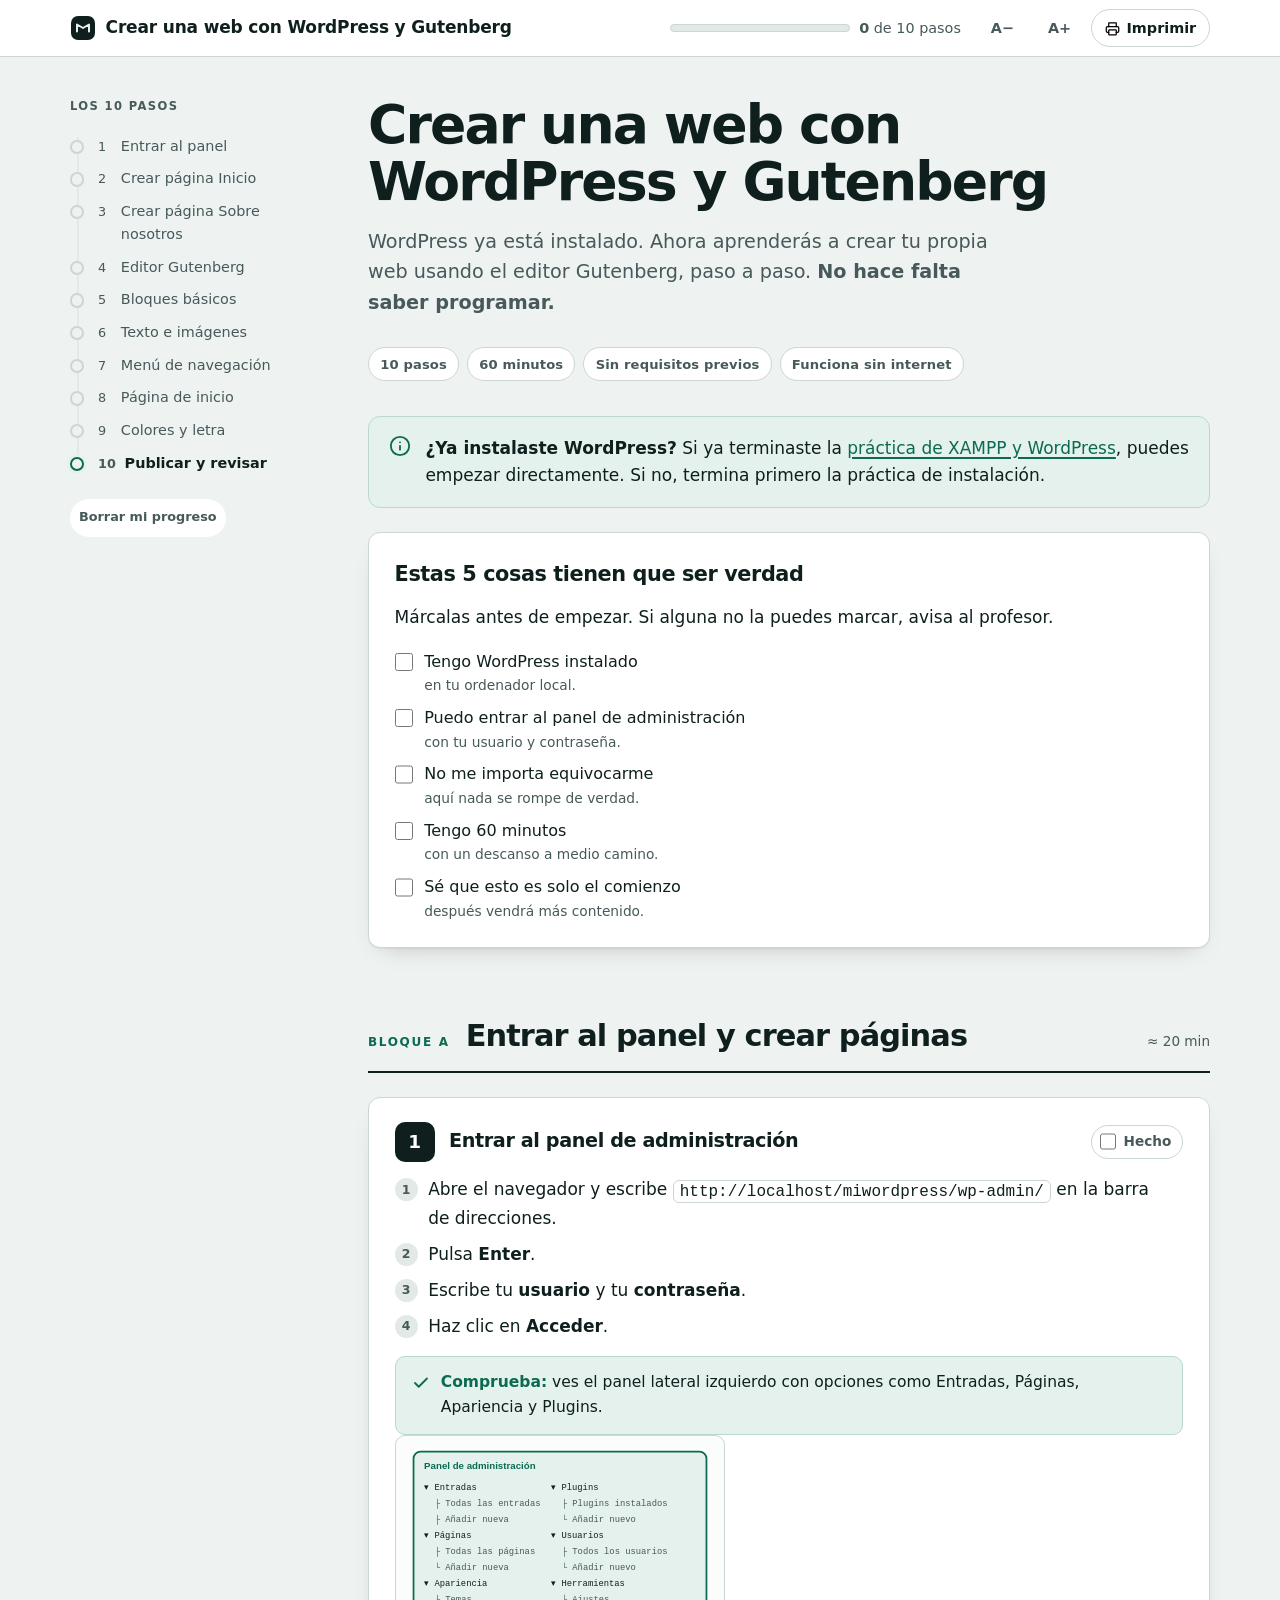
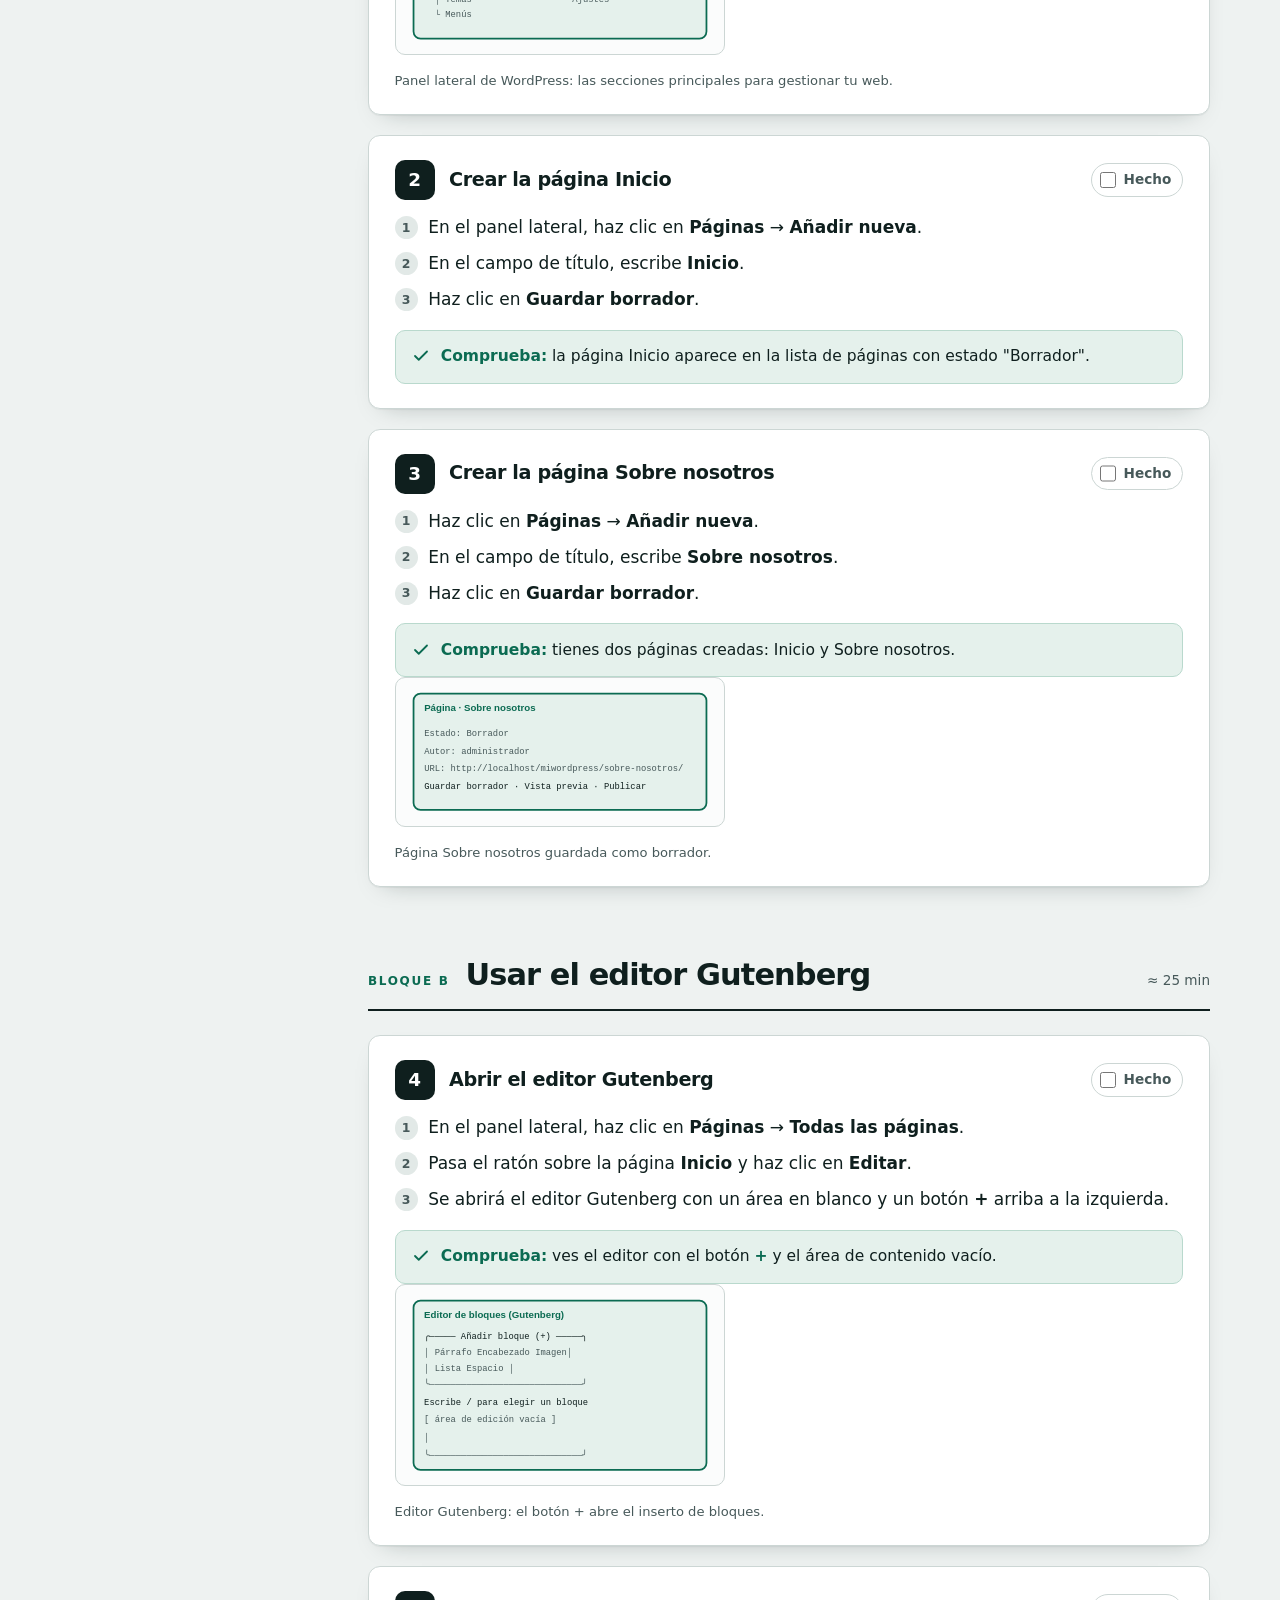
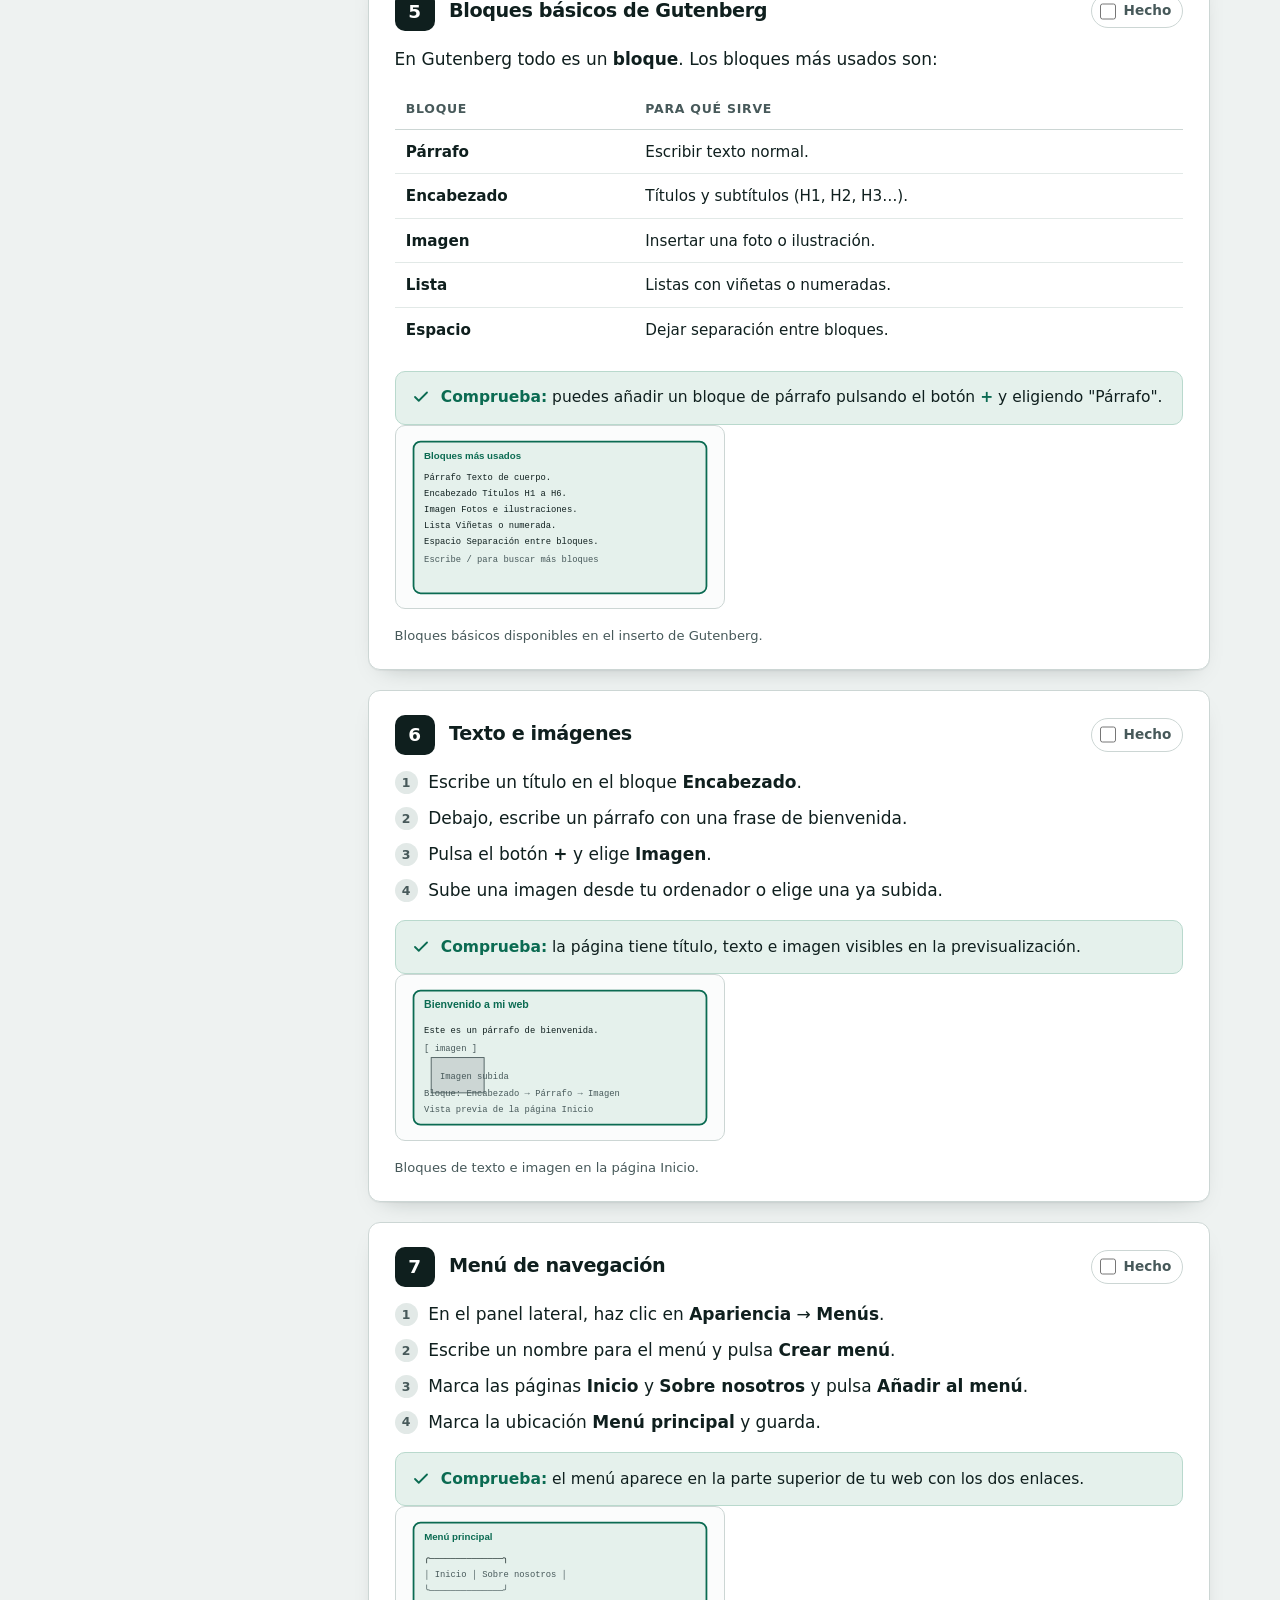
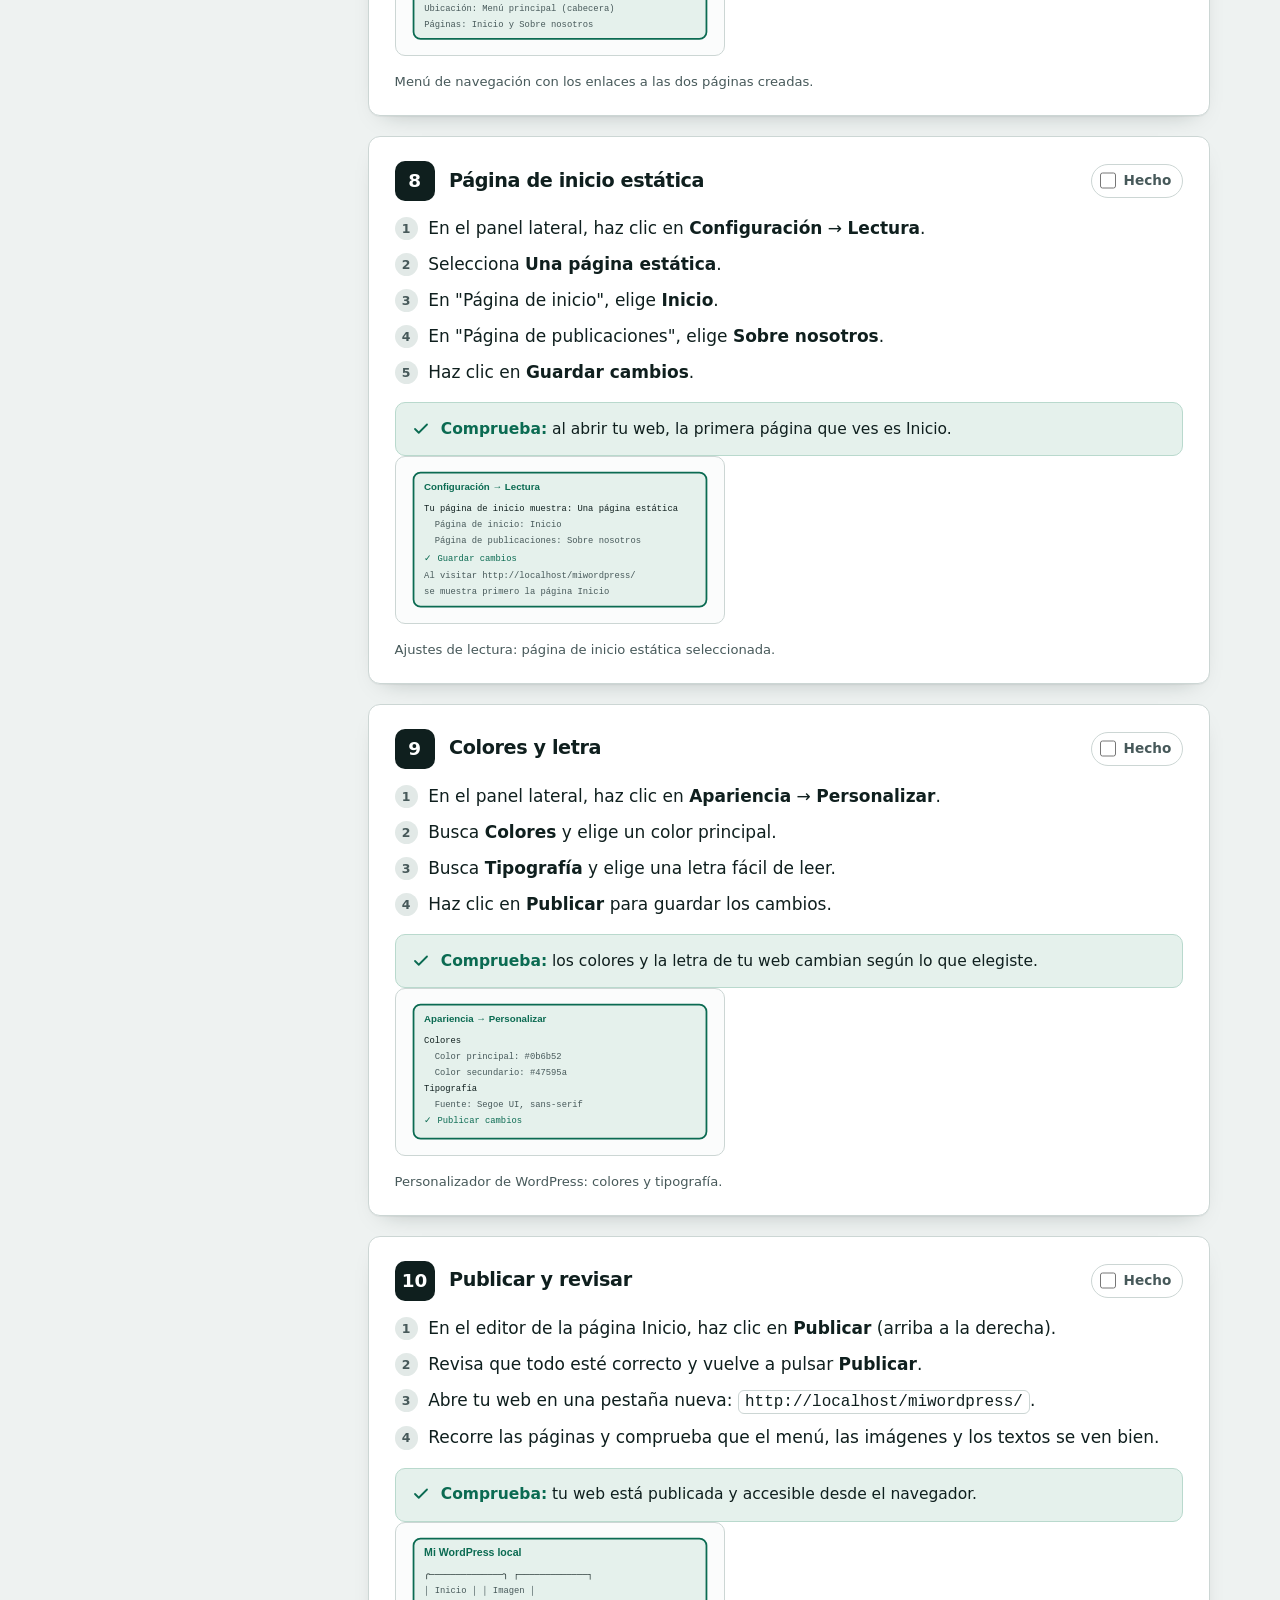
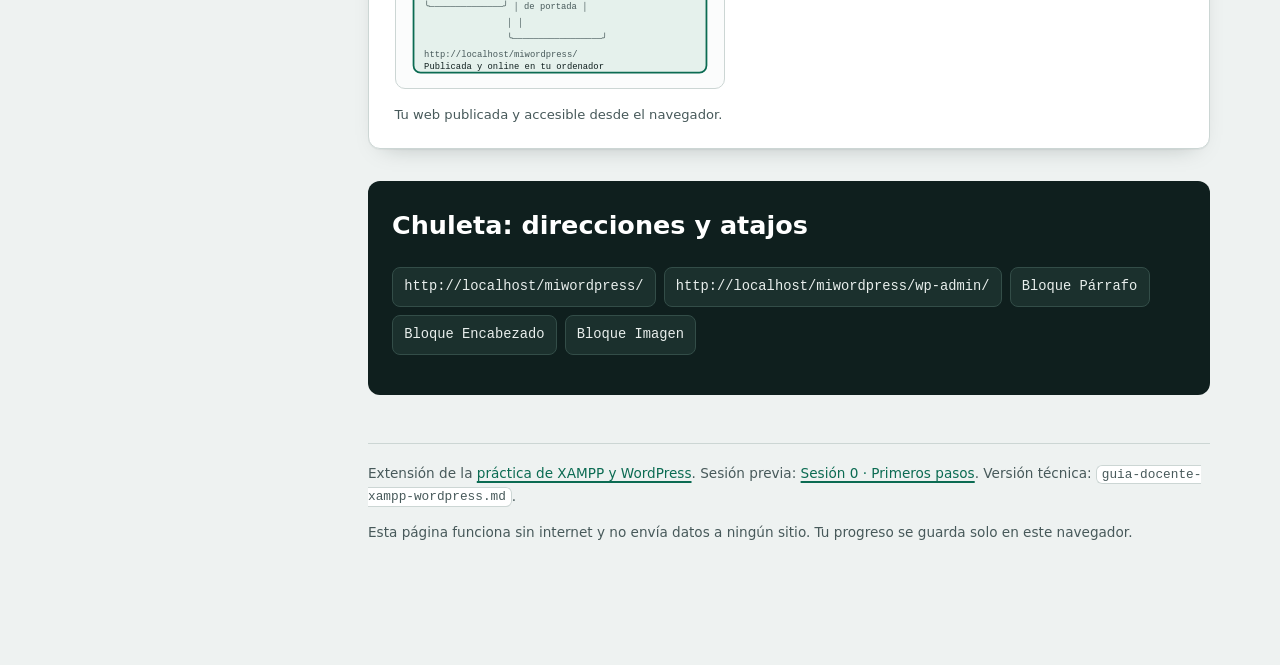
==== practica-gutenberg/index.html @ a3376def "refactor: extraer iconos SVG comunes a assets/svg/" ====
<!DOCTYPE html>
<html lang="es">
<head>
<meta charset="utf-8">
<meta name="viewport" content="width=device-width, initial-scale=1">
<meta name="color-scheme" content="light">
<title>Crear una web con WordPress y Gutenberg · Paso a paso</title>
<link rel="stylesheet" href="../assets/css/shared.css">
</head>
<body>
<a class="skip" href="#contenido">Saltar al contenido</a>

<header class="topbar">
  <div class="topbar__in">
    <div class="brand">
      <img src="../assets/svg/logo.svg" width="26" height="26" alt="" aria-hidden="true">
      <span>Crear una web con WordPress y Gutenberg</span>
    </div>
    <div class="meter" role="group" aria-label="Progreso de la sesión">
      <div class="meter__track" aria-hidden="true"><div class="meter__fill" id="bar"></div></div>
      <span><b id="count">0</b> de <span id="total">10</span> pasos</span>
    </div>
    <div class="tools">
      <button class="btn btn--quiet noprint" type="button" id="font-minus" aria-label="Reducir el tamaño de la letra">A−</button>
      <button class="btn btn--quiet noprint" type="button" id="font-plus" aria-label="Aumentar el tamaño de la letra">A+</button>
      <button class="btn" type="button" id="print-btn">
        <img src="../assets/svg/print.svg" width="15" height="15" alt="" aria-hidden="true">
        Imprimir
      </button>
    </div>
  </div>
</header>

<div class="shell">
  <nav class="rail noprint" aria-label="Índice de pasos">
    <h2>Los 10 pasos</h2>
    <ol id="rail-list">
      <div class="rail__fill" id="rail-fill" aria-hidden="true"></div>
      <li><a href="#paso-1" data-target="1"><span class="n">1</span> Entrar al panel</a></li>
      <li><a href="#paso-2" data-target="2"><span class="n">2</span> Crear página Inicio</a></li>
      <li><a href="#paso-3" data-target="3"><span class="n">3</span> Crear página Sobre nosotros</a></li>
      <li><a href="#paso-4" data-target="4"><span class="n">4</span> Editor Gutenberg</a></li>
      <li><a href="#paso-5" data-target="5"><span class="n">5</span> Bloques básicos</a></li>
      <li><a href="#paso-6" data-target="6"><span class="n">6</span> Texto e imágenes</a></li>
      <li><a href="#paso-7" data-target="7"><span class="n">7</span> Menú de navegación</a></li>
      <li><a href="#paso-8" data-target="8"><span class="n">8</span> Página de inicio</a></li>
      <li><a href="#paso-9" data-target="9"><span class="n">9</span> Colores y letra</a></li>
      <li><a href="#paso-10" data-target="10"><span class="n">10</span> Publicar y revisar</a></li>
    </ol>
    <p style="margin-top:1.2rem; font-size:.8rem; color:var(--ink-2)">
      <button class="btn btn--quiet" type="button" id="reset" style="font-size:.8rem; padding:.25rem .5rem">Borrar mi progreso</button>
    </p>
  </nav>

  <main id="contenido">

    <section class="hero">
      <h1>Crear una web con WordPress y Gutenberg</h1>
      <p class="lead">WordPress ya está instalado. Ahora aprenderás a crear tu propia web usando el editor Gutenberg, paso a paso. <strong>No hace falta saber programar.</strong></p>
      <ul class="meta">
        <li data-state>10 pasos</li>
        <li>60 minutos</li>
        <li>Sin requisitos previos</li>
        <li>Funciona sin internet</li>
      </ul>

      <div class="notice notice--info">
        <img src="../assets/svg/info.svg" width="22" height="22" alt="" aria-hidden="true">
        <p><strong>¿Ya instalaste WordPress?</strong> Si ya terminaste la <a href="../practica-xampp/index.html">práctica de XAMPP y WordPress</a>, puedes empezar directamente. Si no, termina primero la práctica de instalación.</p>
      </div>

      <div class="block">
        <h2>Estas 5 cosas tienen que ser verdad</h2>
        <p>Márcalas antes de empezar. Si alguna no la puedes marcar, avisa al profesor.</p>
        <ul class="preflight">
          <li><input type="checkbox" id="gwpf1"><label for="gwpf1">Tengo WordPress instalado <small>en tu ordenador local.</small></label></li>
          <li><input type="checkbox" id="gwpf2"><label for="gwpf2">Puedo entrar al panel de administración <small>con tu usuario y contraseña.</small></label></li>
          <li><input type="checkbox" id="gwpf3"><label for="gwpf3">No me importa equivocarme <small>aquí nada se rompe de verdad.</small></label></li>
          <li><input type="checkbox" id="gwpf4"><label for="gwpf4">Tengo 60 minutos <small>con un descanso a medio camino.</small></label></li>
          <li><input type="checkbox" id="gwpf5"><label for="gwpf5">Sé que esto es solo el comienzo <small>después vendrá más contenido.</small></label></li>
        </ul>
      </div>
    </section>

    <section class="part" id="parte-a">
      <span class="part__k">Bloque A</span>
      <h2>Entrar al panel y crear páginas</h2>
      <span class="part__time">≈ 20 min</span>
    </section>

    <article class="step step--split" id="paso-1" data-step="1">
      <header class="step__head">
        <span class="step__num" aria-hidden="true">1</span>
        <h3 class="step__title">Entrar al panel de administración</h3>
        <label class="tick"><input type="checkbox" data-done="1"><span>Hecho</span></label>
      </header>
      <ol class="actions">
        <li>Abre el navegador y escribe <code>http://localhost/miwordpress/wp-admin/</code> en la barra de direcciones.</li>
        <li>Pulsa <strong>Enter</strong>.</li>
        <li>Escribe tu <strong>usuario</strong> y tu <strong>contraseña</strong>.</li>
        <li>Haz clic en <strong>Acceder</strong>.</li>
      </ol>
      <div class="check">
        <svg width="18" height="18" viewBox="0 0 24 24" fill="none" stroke="#0b6b52" stroke-width="2.4" stroke-linecap="round" stroke-linejoin="round" aria-hidden="true"><path d="M20 6 9 17l-5-5"/></svg>
        <p><strong>Comprueba:</strong> ves el panel lateral izquierdo con opciones como Entradas, Páginas, Apariencia y Plugins.</p>
      </div>
      <figure class="fig">
        <div class="svgpad"><svg viewBox="0 0 340 220" role="img" aria-labelledby="wp-t wp-d">
          <title id="wp-t">Panel de administración de WordPress</title>
          <desc id="wp-d">Diagrama del panel lateral izquierdo con Entradas, Páginas, Medios, Apariencia, Plugins y Usuarios.</desc>
          <g font-family="Consolas, monospace" font-size="10">
            <rect x="4" y="4" width="332" height="212" rx="8" fill="#e5f1ec" stroke="#0b6b52" stroke-width="2"/>
            <text x="16" y="24" font-family="Segoe UI, sans-serif" font-size="11" font-weight="700" fill="#0b6b52">Panel de administración</text>
            <text x="16" y="48" fill="#0f1f1e">▾ Entradas</text>
            <text x="28" y="66" fill="#47595a">├ Todas las entradas</text>
            <text x="28" y="84" fill="#47595a">├ Añadir nueva</text>
            <text x="16" y="102" fill="#0f1f1e">▾ Páginas</text>
            <text x="28" y="120" fill="#47595a">├ Todas las páginas</text>
            <text x="28" y="138" fill="#47595a">└ Añadir nueva</text>
            <text x="16" y="156" fill="#0f1f1e">▾ Apariencia</text>
            <text x="28" y="174" fill="#47595a">├ Temas</text>
            <text x="28" y="192" fill="#47595a">└ Menús</text>
            <text x="160" y="48" fill="#0f1f1e">▾ Plugins</text>
            <text x="172" y="66" fill="#47595a">├ Plugins instalados</text>
            <text x="172" y="84" fill="#47595a">└ Añadir nuevo</text>
            <text x="160" y="102" fill="#0f1f1e">▾ Usuarios</text>
            <text x="172" y="120" fill="#47595a">├ Todos los usuarios</text>
            <text x="172" y="138" fill="#47595a">└ Añadir nuevo</text>
            <text x="160" y="156" fill="#0f1f1e">▾ Herramientas</text>
            <text x="172" y="174" fill="#47595a">└ Ajustes</text>
          </g>
        </svg></div>
        <figcaption>Panel lateral de WordPress: las secciones principales para gestionar tu web.</figcaption>
      </figure>
    </article>

    <article class="step" id="paso-2" data-step="2">
      <header class="step__head">
        <span class="step__num" aria-hidden="true">2</span>
        <h3 class="step__title">Crear la página Inicio</h3>
        <label class="tick"><input type="checkbox" data-done="2"><span>Hecho</span></label>
      </header>
      <ol class="actions">
        <li>En el panel lateral, haz clic en <strong>Páginas</strong> → <strong>Añadir nueva</strong>.</li>
        <li>En el campo de título, escribe <strong>Inicio</strong>.</li>
        <li>Haz clic en <strong>Guardar borrador</strong>.</li>
      </ol>
      <div class="check">
        <svg width="18" height="18" viewBox="0 0 24 24" fill="none" stroke="#0b6b52" stroke-width="2.4" stroke-linecap="round" stroke-linejoin="round" aria-hidden="true"><path d="M20 6 9 17l-5-5"/></svg>
        <p><strong>Comprueba:</strong> la página Inicio aparece en la lista de páginas con estado "Borrador".</p>
      </div>
    </article>

    <article class="step" id="paso-3" data-step="3">
      <header class="step__head">
        <span class="step__num" aria-hidden="true">3</span>
        <h3 class="step__title">Crear la página Sobre nosotros</h3>
        <label class="tick"><input type="checkbox" data-done="3"><span>Hecho</span></label>
      </header>
      <ol class="actions">
        <li>Haz clic en <strong>Páginas</strong> → <strong>Añadir nueva</strong>.</li>
        <li>En el campo de título, escribe <strong>Sobre nosotros</strong>.</li>
        <li>Haz clic en <strong>Guardar borrador</strong>.</li>
      </ol>
      <div class="check">
        <svg width="18" height="18" viewBox="0 0 24 24" fill="none" stroke="#0b6b52" stroke-width="2.4" stroke-linecap="round" stroke-linejoin="round" aria-hidden="true"><path d="M20 6 9 17l-5-5"/></svg>
        <p><strong>Comprueba:</strong> tienes dos páginas creadas: Inicio y Sobre nosotros.</p>
      </div>
      <figure class="fig">
        <div class="svgpad"><svg viewBox="0 0 340 140" role="img" aria-labelledby="pag3-t pag3-d">
          <title id="pag3-t">Página Sobre nosotros creada</title>
          <desc id="pag3-d">Confirmación de que la página Sobre usuarios está en borrador.</desc>
          <g font-family="Consolas, monospace" font-size="10">
            <rect x="4" y="4" width="332" height="132" rx="8" fill="#e5f1ec" stroke="#0b6b52" stroke-width="2"/>
            <text x="16" y="24" font-family="Segoe UI, sans-serif" font-size="11" font-weight="700" fill="#0b6b52">Página · Sobre nosotros</text>
            <text x="16" y="52" fill="#47595a">Estado: Borrador</text>
            <text x="16" y="72" fill="#47595a">Autor: administrador</text>
            <text x="16" y="92" fill="#47595a">URL: http://localhost/miwordpress/sobre-nosotros/</text>
            <text x="16" y="112" fill="#0f1f1e">Guardar borrador · Vista previa · Publicar</text>
          </g>
        </svg></div>
        <figcaption>Página Sobre nosotros guardada como borrador.</figcaption>
      </figure>
    </article>

    <section class="part" id="parte-b">
      <span class="part__k">Bloque B</span>
      <h2>Usar el editor Gutenberg</h2>
      <span class="part__time">≈ 25 min</span>
    </section>

    <article class="step step--split" id="paso-4" data-step="4">
      <header class="step__head">
        <span class="step__num" aria-hidden="true">4</span>
        <h3 class="step__title">Abrir el editor Gutenberg</h3>
        <label class="tick"><input type="checkbox" data-done="4"><span>Hecho</span></label>
      </header>
      <ol class="actions">
        <li>En el panel lateral, haz clic en <strong>Páginas</strong> → <strong>Todas las páginas</strong>.</li>
        <li>Pasa el ratón sobre la página <strong>Inicio</strong> y haz clic en <strong>Editar</strong>.</li>
        <li>Se abrirá el editor Gutenberg con un área en blanco y un botón <strong>+</strong> arriba a la izquierda.</li>
      </ol>
      <div class="check">
        <svg width="18" height="18" viewBox="0 0 24 24" fill="none" stroke="#0b6b52" stroke-width="2.4" stroke-linecap="round" stroke-linejoin="round" aria-hidden="true"><path d="M20 6 9 17l-5-5"/></svg>
        <p><strong>Comprueba:</strong> ves el editor con el botón <strong>+</strong> y el área de contenido vacío.</p>
      </div>
      <figure class="fig">
        <div class="svgpad"><svg viewBox="0 0 340 200" role="img" aria-labelledby="gut4-t gut4-d">
          <title id="gut4-t">Editor Gutenberg abierto</title>
          <desc id="gut4-d">Editor de bloques con botón de añadir bloque y área de edición vacía.</desc>
          <g font-family="Consolas, monospace" font-size="10">
            <rect x="4" y="4" width="332" height="192" rx="8" fill="#e5f1ec" stroke="#0b6b52" stroke-width="2"/>
            <text x="16" y="24" font-family="Segoe UI, sans-serif" font-size="11" font-weight="700" fill="#0b6b52">Editor de bloques (Gutenberg)</text>
            <text x="16" y="48" fill="#0f1f1e">╭───── Añadir bloque (+) ─────╮</text>
            <text x="16" y="66" fill="#47595a">│  Párrafo   Encabezado   Imagen│</text>
            <text x="16" y="84" fill="#47595a">│  Lista     Espacio           │</text>
            <text x="16" y="102" fill="#47595a">╰─────────────────────────────╯</text>
            <text x="16" y="122" fill="#0f1f1e">Escribe / para elegir un bloque</text>
            <text x="16" y="142" fill="#47595a">[ área de edición vacía ]</text>
            <text x="16" y="162" fill="#47595a">                               │</text>
            <text x="16" y="182" fill="#47595a">╰─────────────────────────────╯</text>
          </g>
        </svg></div>
        <figcaption>Editor Gutenberg: el botón + abre el inserto de bloques.</figcaption>
      </figure>
    </article>

    <article class="step" id="paso-5" data-step="5">
      <header class="step__head">
        <span class="step__num" aria-hidden="true">5</span>
        <h3 class="step__title">Bloques básicos de Gutenberg</h3>
        <label class="tick"><input type="checkbox" data-done="5"><span>Hecho</span></label>
      </header>
      <p>En Gutenberg todo es un <strong>bloque</strong>. Los bloques más usados son:</p>
      <table class="tbl">
        <thead><tr><th>Bloque</th><th>Para qué sirve</th></tr></thead>
        <tbody>
          <tr><td><strong>Párrafo</strong></td><td>Escribir texto normal.</td></tr>
          <tr><td><strong>Encabezado</strong></td><td>Títulos y subtítulos (H1, H2, H3…).</td></tr>
          <tr><td><strong>Imagen</strong></td><td>Insertar una foto o ilustración.</td></tr>
          <tr><td><strong>Lista</strong></td><td>Listas con viñetas o numeradas.</td></tr>
          <tr><td><strong>Espacio</strong></td><td>Dejar separación entre bloques.</td></tr>
        </tbody>
      </table>
      <div class="check">
        <svg width="18" height="18" viewBox="0 0 24 24" fill="none" stroke="#0b6b52" stroke-width="2.4" stroke-linecap="round" stroke-linejoin="round" aria-hidden="true"><path d="M20 6 9 17l-5-5"/></svg>
        <p><strong>Comprueba:</strong> puedes añadir un bloque de párrafo pulsando el botón <strong>+</strong> y eligiendo "Párrafo".</p>
      </div>
      <figure class="fig">
        <div class="svgpad"><svg viewBox="0 0 340 180" role="img" aria-labelledby="blq5-t blq5-d">
          <title id="blq5-t">Inserto de bloques de Gutenberg</title>
          <desc id="blq5-d">Menú de bloques disponibles al pulsar el botón +.</desc>
          <g font-family="Consolas, monospace" font-size="10">
            <rect x="4" y="4" width="332" height="172" rx="8" fill="#e5f1ec" stroke="#0b6b52" stroke-width="2"/>
            <text x="16" y="24" font-family="Segoe UI, sans-serif" font-size="11" font-weight="700" fill="#0b6b52">Bloques más usados</text>
            <text x="16" y="48" fill="#0f1f1e">Párrafo   Texto de cuerpo.</text>
            <text x="16" y="66" fill="#0f1f1e">Encabezado   Títulos H1 a H6.</text>
            <text x="16" y="84" fill="#0f1f1e">Imagen   Fotos e ilustraciones.</text>
            <text x="16" y="102" fill="#0f1f1e">Lista   Viñetas o numerada.</text>
            <text x="16" y="120" fill="#0f1f1e">Espacio   Separación entre bloques.</text>
            <text x="16" y="140" fill="#47595a">Escribe / para buscar más bloques</text>
          </g>
        </svg></div>
        <figcaption>Bloques básicos disponibles en el inserto de Gutenberg.</figcaption>
      </figure>
    </article>

    <article class="step step--split" id="paso-6" data-step="6">
      <header class="step__head">
        <span class="step__num" aria-hidden="true">6</span>
        <h3 class="step__title">Texto e imágenes</h3>
        <label class="tick"><input type="checkbox" data-done="6"><span>Hecho</span></label>
      </header>
      <ol class="actions">
        <li>Escribe un título en el bloque <strong>Encabezado</strong>.</li>
        <li>Debajo, escribe un párrafo con una frase de bienvenida.</li>
        <li>Pulsa el botón <strong>+</strong> y elige <strong>Imagen</strong>.</li>
        <li>Sube una imagen desde tu ordenador o elige una ya subida.</li>
      </ol>
      <div class="check">
        <svg width="18" height="18" viewBox="0 0 24 24" fill="none" stroke="#0b6b52" stroke-width="2.4" stroke-linecap="round" stroke-linejoin="round" aria-hidden="true"><path d="M20 6 9 17l-5-5"/></svg>
        <p><strong>Comprueba:</strong> la página tiene título, texto e imagen visibles en la previsualización.</p>
      </div>
      <figure class="fig">
        <div class="svgpad"><svg viewBox="0 0 340 160" role="img" aria-labelledby="con6-t con6-d">
          <title id="con6-t">Página con bloques de texto e imagen</title>
          <desc id="con6-d">Ejemplo de página con encabezado, párrafo y bloque de imagen.</desc>
          <g font-family="Consolas, monospace" font-size="10">
            <rect x="4" y="4" width="332" height="152" rx="8" fill="#e5f1ec" stroke="#0b6b52" stroke-width="2"/>
            <text x="16" y="24" font-family="Segoe UI, sans-serif" font-size="12" font-weight="700" fill="#0b6b52">Bienvenido a mi web</text>
            <text x="16" y="52" fill="#0f1f1e">Este es un párrafo de bienvenida.</text>
            <text x="16" y="72" fill="#47595a">[ imagen ]</text>
            <rect x="24" y="80" width="60" height="40" fill="#ccd6d4" stroke="#47595a"/>
            <text x="34" y="104" fill="#47595a">Imagen subida</text>
            <text x="16" y="124" fill="#47595a">Bloque: Encabezado → Párrafo → Imagen</text>
            <text x="16" y="142" fill="#47595a">Vista previa de la página Inicio</text>
          </g>
        </svg></div>
        <figcaption>Bloques de texto e imagen en la página Inicio.</figcaption>
      </figure>
    </article>

    <article class="step" id="paso-7" data-step="7">
      <header class="step__head">
        <span class="step__num" aria-hidden="true">7</span>
        <h3 class="step__title">Menú de navegación</h3>
        <label class="tick"><input type="checkbox" data-done="7"><span>Hecho</span></label>
      </header>
      <ol class="actions">
        <li>En el panel lateral, haz clic en <strong>Apariencia</strong> → <strong>Menús</strong>.</li>
        <li>Escribe un nombre para el menú y pulsa <strong>Crear menú</strong>.</li>
        <li>Marca las páginas <strong>Inicio</strong> y <strong>Sobre nosotros</strong> y pulsa <strong>Añadir al menú</strong>.</li>
        <li>Marca la ubicación <strong>Menú principal</strong> y guarda.</li>
      </ol>
      <div class="check">
        <svg width="18" height="18" viewBox="0 0 24 24" fill="none" stroke="#0b6b52" stroke-width="2.4" stroke-linecap="round" stroke-linejoin="round" aria-hidden="true"><path d="M20 6 9 17l-5-5"/></svg>
        <p><strong>Comprueba:</strong> el menú aparece en la parte superior de tu web con los dos enlaces.</p>
      </div>
      <figure class="fig">
        <div class="svgpad"><svg viewBox="0 0 340 140" role="img" aria-labelledby="menu7-t menu7-d">
          <title id="menu7-t">Menú de navegación</title>
          <desc id="menu7-d">Menú principal con enlaces a Inicio y Sobre nosotros.</desc>
          <g font-family="Consolas, monospace" font-size="10">
            <rect x="4" y="4" width="332" height="132" rx="8" fill="#e5f1ec" stroke="#0b6b52" stroke-width="2"/>
            <text x="16" y="24" font-family="Segoe UI, sans-serif" font-size="11" font-weight="700" fill="#0b6b52">Menú principal</text>
            <text x="16" y="48" fill="#0f1f1e">╭──────────────╮</text>
            <text x="16" y="66" fill="#47595a">│ Inicio   │ Sobre nosotros │</text>
            <text x="16" y="84" fill="#47595a">╰──────────────╯</text>
            <text x="16" y="104" fill="#47595a">Ubicación: Menú principal (cabecera)</text>
            <text x="16" y="122" fill="#47595a">Páginas: Inicio y Sobre nosotros</text>
          </g>
        </svg></div>
        <figcaption>Menú de navegación con los enlaces a las dos páginas creadas.</figcaption>
      </figure>
    </article>

    <article class="step step--split" id="paso-8" data-step="8">
      <header class="step__head">
        <span class="step__num" aria-hidden="true">8</span>
        <h3 class="step__title">Página de inicio estática</h3>
        <label class="tick"><input type="checkbox" data-done="8"><span>Hecho</span></label>
      </header>
      <ol class="actions">
        <li>En el panel lateral, haz clic en <strong>Configuración</strong> → <strong>Lectura</strong>.</li>
        <li>Selecciona <strong>Una página estática</strong>.</li>
        <li>En "Página de inicio", elige <strong>Inicio</strong>.</li>
        <li>En "Página de publicaciones", elige <strong>Sobre nosotros</strong>.</li>
        <li>Haz clic en <strong>Guardar cambios</strong>.</li>
      </ol>
      <div class="check">
        <svg width="18" height="18" viewBox="0 0 24 24" fill="none" stroke="#0b6b52" stroke-width="2.4" stroke-linecap="round" stroke-linejoin="round" aria-hidden="true"><path d="M20 6 9 17l-5-5"/></svg>
        <p><strong>Comprueba:</strong> al abrir tu web, la primera página que ves es Inicio.</p>
      </div>
      <figure class="fig">
        <div class="svgpad"><svg viewBox="0 0 340 160" role="img" aria-labelledby="ini8-t ini8-d">
          <title id="ini8-t">Página de inicio estática configurada</title>
          <desc id="ini8-d">Ajustes de lectura con página de inicio seleccionada.</desc>
          <g font-family="Consolas, monospace" font-size="10">
            <rect x="4" y="4" width="332" height="152" rx="8" fill="#e5f1ec" stroke="#0b6b52" stroke-width="2"/>
            <text x="16" y="24" font-family="Segoe UI, sans-serif" font-size="11" font-weight="700" fill="#0b6b52">Configuración → Lectura</text>
            <text x="16" y="48" fill="#0f1f1e">Tu página de inicio muestra: Una página estática</text>
            <text x="28" y="66" fill="#47595a">Página de inicio: Inicio</text>
            <text x="28" y="84" fill="#47595a">Página de publicaciones: Sobre nosotros</text>
            <text x="16" y="104" fill="#0b6b52">✓ Guardar cambios</text>
            <text x="16" y="124" fill="#47595a">Al visitar http://localhost/miwordpress/</text>
            <text x="16" y="142" fill="#47595a">se muestra primero la página Inicio</text>
          </g>
        </svg></div>
        <figcaption>Ajustes de lectura: página de inicio estática seleccionada.</figcaption>
      </figure>
    </article>

    <article class="step" id="paso-9" data-step="9">
      <header class="step__head">
        <span class="step__num" aria-hidden="true">9</span>
        <h3 class="step__title">Colores y letra</h3>
        <label class="tick"><input type="checkbox" data-done="9"><span>Hecho</span></label>
      </header>
      <ol class="actions">
        <li>En el panel lateral, haz clic en <strong>Apariencia</strong> → <strong>Personalizar</strong>.</li>
        <li>Busca <strong>Colores</strong> y elige un color principal.</li>
        <li>Busca <strong>Tipografía</strong> y elige una letra fácil de leer.</li>
        <li>Haz clic en <strong>Publicar</strong> para guardar los cambios.</li>
      </ol>
      <div class="check">
        <svg width="18" height="18" viewBox="0 0 24 24" fill="none" stroke="#0b6b52" stroke-width="2.4" stroke-linecap="round" stroke-linejoin="round" aria-hidden="true"><path d="M20 6 9 17l-5-5"/></svg>
        <p><strong>Comprueba:</strong> los colores y la letra de tu web cambian según lo que elegiste.</p>
      </div>
      <figure class="fig">
        <div class="svgpad"><svg viewBox="0 0 340 160" role="img" aria-labelledby="col9-t col9-d">
          <title id="col9-t">Personalizador de colores y letra</title>
          <desc id="col9-d">Panel de personalización con opciones de colores y tipografía.</desc>
          <g font-family="Consolas, monospace" font-size="10">
            <rect x="4" y="4" width="332" height="152" rx="8" fill="#e5f1ec" stroke="#0b6b52" stroke-width="2"/>
            <text x="16" y="24" font-family="Segoe UI, sans-serif" font-size="11" font-weight="700" fill="#0b6b52">Apariencia → Personalizar</text>
            <text x="16" y="48" fill="#0f1f1e">Colores</text>
            <text x="28" y="66" fill="#47595a">Color principal: #0b6b52</text>
            <text x="28" y="84" fill="#47595a">Color secundario: #47595a</text>
            <text x="16" y="102" fill="#0f1f1e">Tipografía</text>
            <text x="28" y="120" fill="#47595a">Fuente: Segoe UI, sans-serif</text>
            <text x="16" y="138" fill="#0b6b52">✓ Publicar cambios</text>
          </g>
        </svg></div>
        <figcaption>Personalizador de WordPress: colores y tipografía.</figcaption>
      </figure>
    </article>

    <article class="step" id="paso-10" data-step="10">
      <header class="step__head">
        <span class="step__num" aria-hidden="true">10</span>
        <h3 class="step__title">Publicar y revisar</h3>
        <label class="tick"><input type="checkbox" data-done="10"><span>Hecho</span></label>
      </header>
      <ol class="actions">
        <li>En el editor de la página Inicio, haz clic en <strong>Publicar</strong> (arriba a la derecha).</li>
        <li>Revisa que todo esté correcto y vuelve a pulsar <strong>Publicar</strong>.</li>
        <li>Abre tu web en una pestaña nueva: <code>http://localhost/miwordpress/</code>.</li>
        <li>Recorre las páginas y comprueba que el menú, las imágenes y los textos se ven bien.</li>
      </ol>
      <div class="check">
        <svg width="18" height="18" viewBox="0 0 24 24" fill="none" stroke="#0b6b52" stroke-width="2.4" stroke-linecap="round" stroke-linejoin="round" aria-hidden="true"><path d="M20 6 9 17l-5-5"/></svg>
        <p><strong>Comprueba:</strong> tu web está publicada y accesible desde el navegador.</p>
      </div>
      <figure class="fig">
        <div class="svgpad"><svg viewBox="0 0 340 160" role="img" aria-labelledby="pub10-t pub10-d">
          <title id="pub10-t">Web publicada y accesible</title>
          <desc id="pub10-d">Página publicada en localhost con menú, texto e imagen.</desc>
          <g font-family="Consolas, monospace" font-size="10">
            <rect x="4" y="4" width="332" height="152" rx="8" fill="#e5f1ec" stroke="#0b6b52" stroke-width="2"/>
            <text x="16" y="24" font-family="Segoe UI, sans-serif" font-size="12" font-weight="700" fill="#0b6b52">Mi WordPress local</text>
            <text x="16" y="48" fill="#0f1f1e">╭──────────────╮  ┌─────────────┐</text>
            <text x="16" y="66" fill="#47595a">│ Inicio  │    │ Imagen      │</text>
            <text x="16" y="84" fill="#47595a">╰──────────────╯  │ de portada  │</text>
            <text x="110" y="102" fill="#47595a">│                 │</text>
            <text x="110" y="120" fill="#47595a">╰─────────────────╯</text>
            <text x="16" y="138" fill="#47595a">http://localhost/miwordpress/</text>
            <text x="16" y="152" fill="#0f1f1e">Publicada y online en tu ordenador</text>
          </g>
        </svg></div>
        <figcaption>Tu web publicada y accesible desde el navegador.</figcaption>
      </figure>
    </article>

    <div class="final">
      <h2 id="final-title">Chuleta: Gutenberg</h2>
      <p id="final-msg" hidden><strong>¡10 de 10!</strong> Ya tienes tu web creada con WordPress y Gutenberg.</p>
      <div class="chiprow">
        <button class="chip" type="button" data-copy="http://localhost/miwordpress/"><span>http://localhost/miwordpress/</span></button>
        <button class="chip" type="button" data-copy="http://localhost/miwordpress/wp-admin/"><span>http://localhost/miwordpress/wp-admin/</span></button>
        <button class="chip" type="button" data-copy="Párrafo"><span>Bloque Párrafo</span></button>
        <button class="chip" type="button" data-copy="Encabezado"><span>Bloque Encabezado</span></button>
        <button class="chip" type="button" data-copy="Imagen"><span>Bloque Imagen</span></button>
      </div>
    </div>

    <footer class="end">
      <p>Extensión de la <a href="../practica-xampp/index.html">práctica de XAMPP y WordPress</a>. Sesión previa: <a href="../sesion-0/index.html">Sesión 0 · Primeros pasos</a>. Versión técnica: <code>guia-docente-xampp-wordpress.md</code>.</p>
      <p>Esta página funciona sin internet y no envía datos a ningún sitio. Tu progreso se guarda solo en este navegador.</p>
      <p><span id="live" role="status" aria-live="polite" class="noprint"></span></p>
    </footer>

  </main>

<script>
window.IFCT0510 = {
  key: 'ifct0510-gutenberg-progress.v1',
  fontKey: 'ifct0510-gutenberg-font.v1',
  total: 10,
  sizes: ['100%','112.5%','125%','137.5%']
};
</script>
<script src="../assets/js/shared.js"></script>

</body>
</html>
---- assets/css/shared.css ----
/* ============================================================
   IFCT0510 — CSS compartido (SRP)
   Tokens, reset, layout, componentes y impresión.
   Se carga en todos los módulos: sesion-0, practica-gutenberg,
   practica-xampp. Cada módulo solo aporta su propio contenido.
   ============================================================ */

:root{
  --ground:#eef2f1;
  --panel:#ffffff;
  --ink:#0f1f1e;
  --ink-2:#47595a;
  --rule:#ccd6d4;
  --rule-soft:#e2e9e7;
  --signal:#0b6b52;
  --signal-soft:#e5f1ec;
  --alert:#a8321f;
  --alert-soft:#faece8;
  --warn:#8a5a00;
  --warn-soft:#fdf4e3;
  --radius:12px;
  --shadow:0 1px 1px rgba(15,31,30,.05), 0 10px 24px -16px rgba(15,31,30,.35);
  --font:"Segoe UI", system-ui, -apple-system, "Helvetica Neue", Arial, sans-serif;
  --mono:"Cascadia Mono", Consolas, "SF Mono", Menlo, monospace;
  --measure:66ch;
}

*,*::before,*::after{box-sizing:border-box}
html{scroll-behavior:smooth; scroll-padding-top:5.5rem}
@media (prefers-reduced-motion: reduce){ html{scroll-behavior:auto} }

body{
  margin:0;
  background:var(--ground);
  color:var(--ink);
  font-family:var(--font);
  font-size:1.0625rem;
  line-height:1.6;
  -webkit-font-smoothing:antialiased;
  text-rendering:optimizeLegibility;
}

::selection{background:#bfe3d6; color:var(--ink)}

:focus-visible{
  outline:3px solid var(--signal);
  outline-offset:2px;
  border-radius:4px;
}

a{
  color:var(--signal);
  text-underline-offset:3px;
  text-decoration-thickness:1.5px;
}
a:hover{text-decoration-thickness:2.5px}

p{margin:0 0 1em}
ul,ol{margin:0 0 1em; padding-left:1.4em}
li{margin:.35em 0}

strong{font-weight:650}
code,.mono{
  font-family:var(--mono);
  font-size:.94em;
}
code{
  background:#fff;
  border:1px solid var(--rule);
  border-radius:6px;
  padding:.1em .38em;
  white-space:normal;
  overflow-wrap:anywhere;
}

hr{
  border:0;
  border-top:1px solid var(--rule);
  margin:2.5rem 0;
}

/* ---------- skip link ---------- */
.skip{
  position:absolute;
  left:-9999px;
  top:0;
  background:var(--ink);
  color:#fff;
  padding:.8rem 1.2rem;
  z-index:100;
  border-radius:0 0 8px 0;
}
.skip:focus{left:0}

/* ---------- top bar ---------- */
.topbar{
  position:sticky;
  top:0;
  z-index:50;
  background:var(--panel);
  border-bottom:1px solid var(--rule);
}
.topbar__in{
  max-width:1180px;
  margin:0 auto;
  padding:.55rem 1.25rem;
  display:flex;
  align-items:center;
  gap:1rem;
  flex-wrap:wrap;
}
.brand{
  display:flex;
  align-items:center;
  gap:.6rem;
  font-weight:700;
  letter-spacing:-.01em;
  margin-right:auto;
  min-width:0;
}
.brand svg{flex:none}
.brand span{white-space:nowrap; overflow:hidden; text-overflow:ellipsis}

.meter{
  display:flex;
  align-items:center;
  gap:.6rem;
  font-variant-numeric:tabular-nums;
  font-size:.9rem;
  color:var(--ink-2);
}
.meter__track{
  width:min(30vw,180px);
  height:8px;
  background:var(--rule-soft);
  border-radius:99px;
  overflow:hidden;
  border:1px solid var(--rule);
}
.meter__fill{
  height:100%;
  width:0%;
  background:var(--signal);
  transition:width .35s cubic-bezier(.2,.8,.2,1);
}

.tools{display:flex; align-items:center; gap:.4rem}

.btn{
  font:inherit;
  font-size:.9rem;
  font-weight:600;
  color:var(--ink);
  background:var(--panel);
  border:1px solid var(--rule);
  border-radius:99px;
  padding:.42rem .8rem;
  cursor:pointer;
  display:inline-flex;
  align-items:center;
  gap:.4rem;
  transition:background .18s, border-color .18s, transform .18s;
  min-height:38px;
}
.btn:hover{background:var(--signal-soft); border-color:var(--signal)}
.btn:active{transform:translateY(1px)}
.btn--solid{background:var(--signal); border-color:var(--signal); color:#fff}
.btn--solid:hover{background:#085641; border-color:#085641; color:#fff}
.btn--quiet{border-color:transparent; color:var(--ink-2)}
.btn--quiet:hover{color:var(--ink)}

/* ---------- shell ---------- */
.shell{
  max-width:1180px;
  margin:0 auto;
  padding:2.5rem 1.25rem 7rem;
  display:grid;
  grid-template-columns:250px minmax(0,1fr);
  gap:3rem;
  align-items:start;
}
main{min-width:0}

/* ---------- rail ---------- */
.rail{
  position:sticky;
  top:4.6rem;
  align-self:start;
  font-size:.9rem;
}
.rail h2{
  font-size:.72rem;
  letter-spacing:.12em;
  text-transform:uppercase;
  color:var(--ink-2);
  margin:0 0 .9rem;
  font-weight:700;
}
.rail ol{
  list-style:none;
  margin:0;
  padding:0 0 0 1.55rem;
  position:relative;
}
.rail ol::before{
  content:"";
  position:absolute;
  left:.45rem;
  top:.45rem;
  bottom:.45rem;
  width:2px;
  background:var(--rule-soft);
  border-radius:2px;
}
.rail__fill{
  position:absolute;
  left:.45rem;
  top:.45rem;
  width:2px;
  background:var(--signal);
  border-radius:2px;
  height:0;
  transition:height .35s cubic-bezier(.2,.8,.2,1);
}
.rail li{position:relative; margin:0}
.rail a{
  display:flex;
  gap:.55rem;
  align-items:baseline;
  padding:.3rem .2rem;
  color:var(--ink-2);
  text-decoration:none;
  border-radius:6px;
}
.rail a:hover{color:var(--ink); background:#fff}
.rail a::before{
  content:"";
  position:absolute;
  left:-1.55rem;
  top:.62rem;
  width:.9rem;
  height:.9rem;
  border-radius:50%;
  background:var(--ground);
  border:2px solid var(--rule);
  box-sizing:border-box;
}
.rail a.is-done::before{background:var(--signal); border-color:var(--signal)}
.rail a.is-current{
  color:var(--ink);
  font-weight:650;
}
.rail a.is-current::before{
  border-color:var(--signal);
  box-shadow:0 0 0 3px var(--signal-soft);
}
.rail .n{
  font-variant-numeric:tabular-nums;
  color:var(--ink-2);
  font-size:.8rem;
  min-width:1.1em;
}
.rail a.is-done .n{color:var(--signal)}

/* ---------- hero ---------- */
.hero{margin-bottom:3rem}
h1{
  font-size:clamp(2.1rem, 5.2vw, 3.35rem);
  line-height:1.06;
  letter-spacing:-.035em;
  margin:0 0 1rem;
  font-weight:750;
  text-wrap:balance;
  max-width:20ch;
}
.lead{
  font-size:1.2rem;
  color:var(--ink-2);
  max-width:52ch;
  margin-bottom:1.5rem;
  text-wrap:pretty;
}
.meta{
  display:flex;
  flex-wrap:wrap;
  gap:.5rem;
  margin:0 0 1.9rem;
  padding:0;
  list-style:none;
}
.meta li{
  font-size:.82rem;
  font-weight:600;
  letter-spacing:.01em;
  background:var(--panel);
  border:1px solid var(--rule);
  color:var(--ink-2);
  padding:.34rem .7rem;
  border-radius:99px;
}

/* ---------- blocks ---------- */
.block{
  background:var(--panel);
  border:1px solid var(--rule);
  border-radius:var(--radius);
  padding:1.6rem;
  margin:0 0 1.5rem;
  box-shadow:var(--shadow);
}
.block h2{
  font-size:1.3rem;
  letter-spacing:-.02em;
  margin:0 0 .8rem;
  text-wrap:balance;
}
.block h3{
  font-size:1.05rem;
  margin:1.6rem 0 .5rem;
}
.block > :last-child{margin-bottom:0}

.notice{
  border-radius:var(--radius);
  padding:1.1rem 1.25rem;
  display:flex;
  gap:.9rem;
  align-items:flex-start;
  margin:0 0 1.5rem;
}
.notice svg{flex:none; margin-top:.15rem}
.notice p{margin:0}
.notice--warn{background:var(--warn-soft); border:1px solid #e6cf9e}
.notice--info{background:var(--signal-soft); border:1px solid #b9d9cd}

/* ---------- pre-flight ---------- */
.preflight{
  list-style:none;
  padding:0;
  margin:0;
  display:grid;
  gap:.55rem;
}
.preflight li{
  display:flex;
  gap:.7rem;
  align-items:flex-start;
  margin:0;
}
.preflight input{
  width:1.15rem;
  height:1.15rem;
  margin:.25rem 0 0;
  accent-color:var(--signal);
  flex:none;
}
.preflight label{font-size:1rem}
.preflight small{
  display:block;
  color:var(--ink-2);
  font-size:.86rem;
}

/* ---------- parts ---------- */
.part{
  margin:4rem 0 1.5rem;
  display:flex;
  align-items:baseline;
  gap:1rem;
  border-bottom:2px solid var(--ink);
  padding-bottom:.6rem;
}
.part__k{
  font-size:.75rem;
  letter-spacing:.14em;
  text-transform:uppercase;
  font-weight:750;
  color:var(--signal);
  white-space:nowrap;
}
.part h2{
  font-size:clamp(1.4rem,3vw,1.9rem);
  letter-spacing:-.03em;
  margin:0;
  text-wrap:balance;
}
.part__time{
  margin-left:auto;
  font-size:.85rem;
  color:var(--ink-2);
  white-space:nowrap;
}

/* ---------- steps ---------- */
.step{
  background:var(--panel);
  border:1px solid var(--rule);
  border-radius:var(--radius);
  padding:1.5rem 1.6rem;
  margin:0 0 1.25rem;
  box-shadow:var(--shadow);
  scroll-margin-top:5.5rem;
  position:relative;
  transition:border-color .25s, box-shadow .25s;
}
.step.is-done{
  border-color:#b9d9cd;
  box-shadow:0 0 0 1px #b9d9cd, var(--shadow);
}
.step__head{
  display:flex;
  align-items:center;
  gap:.9rem;
  margin-bottom:.9rem;
  flex-wrap:wrap;
}
.step__num{
  flex:none;
  width:2.5rem;
  height:2.5rem;
  border-radius:10px;
  display:grid;
  place-items:center;
  font-weight:750;
  font-size:1.15rem;
  background:var(--ink);
  color:#fff;
  font-variant-numeric:tabular-nums;
}
.step.is-done .step__num{background:var(--signal)}
.step__title{
  font-size:1.2rem;
  letter-spacing:-.02em;
  margin:0;
  font-weight:700;
  flex:1 1 auto;
  text-wrap:balance;
}
.tick{
  display:inline-flex;
  align-items:center;
  gap:.45rem;
  font-size:.85rem;
  font-weight:650;
  border:1px solid var(--rule);
  border-radius:99px;
  padding:.32rem .7rem .32rem .5rem;
  cursor:pointer;
  color:var(--ink-2);
  background:var(--panel);
  flex:none;
}
.tick:hover{border-color:var(--signal); color:var(--ink)}
.tick input{
  width:1.05rem;
  height:1.05rem;
  accent-color:var(--signal);
  margin:0;
}
.step.is-done .tick{
  background:var(--signal-soft);
  border-color:#b9d9cd;
  color:var(--signal);
}
.step__grid{
  display:grid;
  grid-template-columns:1fr;
  gap:1.4rem;
}
@media (min-width:900px){
  .step--split .step__grid{grid-template-columns:1.05fr .95fr; align-items:start}
}

/* ---------- actions / check ---------- */
.actions{
  counter-reset:a;
  list-style:none;
  padding:0;
  margin:0 0 1rem;
}
.actions li{
  position:relative;
  padding-left:2.1rem;
  margin:.55rem 0;
  text-wrap:pretty;
}
.actions li::before{
  counter-increment:a;
  content:counter(a);
  position:absolute;
  left:0;
  top:.12rem;
  width:1.45rem;
  height:1.45rem;
  border-radius:50%;
  display:grid;
  place-items:center;
  font-size:.78rem;
  font-weight:700;
  background:var(--rule-soft);
  color:var(--ink-2);
}

.check{
  display:flex;
  gap:.7rem;
  align-items:flex-start;
  padding:.85rem 1rem;
  background:var(--signal-soft);
  border:1px solid #b9d9cd;
  border-radius:10px;
  margin:1rem 0 0;
  -webkit-print-color-adjust:exact;
  print-color-adjust:exact;
}
.check svg{flex:none; margin-top:.2rem}
.check p{margin:0; font-size:.97rem}
.check strong{color:var(--signal)}

/* ---------- trouble ---------- */
.trouble{
  margin:1rem 0 0;
  border:1px solid var(--rule);
  border-radius:10px;
  background:#fcfdfd;
}
.trouble summary{
  cursor:pointer;
  padding:.65rem .9rem;
  font-weight:650;
  font-size:.94rem;
  color:var(--ink-2);
  display:flex;
  align-items:center;
  gap:.5rem;
  list-style:none;
}
.trouble summary::-webkit-details-marker{display:none}
.trouble summary::before{
  content:"+";
  font-family:var(--mono);
  font-weight:700;
  width:1rem;
  color:var(--alert);
}
.trouble[open] summary::before{content:"–"}
.trouble summary:hover{color:var(--ink)}
.trouble__body{
  padding:0 .9rem .9rem;
  font-size:.94rem;
  color:var(--ink-2);
}
.trouble__body :last-child{margin-bottom:0}

/* ---------- figures ---------- */
figure.fig{margin:0}
figure.fig svg{
  width:100%;
  height:auto;
  display:block;
  border:none;
  background:none;
}
.svgpad{
  display:inline-block;
  padding:.75rem .9rem;
  border:1px solid var(--rule);
  border-radius:10px;
  background:#fbfcfc;
}
figcaption{
  font-size:.82rem;
  color:var(--ink-2);
  margin-top:.5rem;
  line-height:1.45;
}
figcaption b{color:var(--ink)}

/* ---------- copy chips ---------- */
.chip{
  display:inline-flex;
  align-items:center;
  gap:.45rem;
  font-family:var(--mono);
  font-size:.86rem;
  background:#fff;
  border:1px solid var(--rule);
  border-radius:8px;
  padding:.5rem .7rem;
  cursor:pointer;
  color:var(--ink);
  text-align:left;
  max-width:100%;
  min-height:40px;
}
.chip:hover{border-color:var(--signal); background:var(--signal-soft)}
.chip svg{flex:none; opacity:.6}
.chip span{overflow-wrap:anywhere}
.chip.copied{
  border-color:var(--signal);
  background:var(--signal-soft);
  color:var(--signal);
  font-weight:650;
}
.chiprow{
  display:flex;
  flex-wrap:wrap;
  gap:.5rem;
  margin:.4rem 0 1rem;
}

/* ---------- table ---------- */
.tbl{
  width:100%;
  border-collapse:collapse;
  font-size:.95rem;
  margin:.8rem 0 1.2rem;
}
.tbl th,.tbl td{
  text-align:left;
  padding:.6rem .7rem;
  border-bottom:1px solid var(--rule-soft);
  vertical-align:top;
  overflow-wrap:anywhere;
}
.tbl th{
  font-size:.78rem;
  letter-spacing:.06em;
  text-transform:uppercase;
  color:var(--ink-2);
  border-bottom:1px solid var(--rule);
}
.tbl tr:last-child td{border-bottom:0}
.tbl code{white-space:nowrap}

/* ---------- quiz ---------- */
.quiz{
  margin:1.2rem 0 0;
  padding:1.1rem;
  border:1px dashed var(--rule);
  border-radius:10px;
  background:#fbfcfc;
}
.quiz__q{
  margin:0 0 .8rem;
  font-weight:650;
  font-size:.98rem;
}
.quiz__opts{display:flex; flex-wrap:wrap; gap:.5rem}
.opt{
  font:inherit;
  font-size:.92rem;
  cursor:pointer;
  text-align:left;
  background:var(--panel);
  border:1px solid var(--rule);
  border-radius:8px;
  padding:.5rem .8rem;
  color:var(--ink);
}
.opt:hover:not(:disabled){
  border-color:var(--signal);
  background:var(--signal-soft);
}
.opt--right{
  border-color:var(--signal);
  background:var(--signal-soft);
  font-weight:650;
}
.opt--wrong{
  border-color:var(--alert);
  background:var(--alert-soft);
}
.opt:disabled{cursor:default}
.quiz__fb{
  margin:.7rem 0 0;
  font-size:.9rem;
  min-height:1.2em;
}
.quiz__fb.is-ok{color:var(--signal); font-weight:650}
.quiz__fb.is-no{color:var(--alert); font-weight:650}

/* ---------- fields ---------- */
.fields{display:grid; gap:.9rem; margin:1rem 0}
.field{display:grid; gap:.2rem}
.field label{
  font-size:.85rem;
  font-weight:650;
  color:var(--ink-2);
}
.field input{
  font:inherit;
  font-size:1rem;
  padding:.5rem .6rem;
  border:1px solid var(--rule);
  border-radius:8px;
  background:#fff;
  width:100%;
}
.field input:focus{border-color:var(--signal)}

/* ---------- dictionary ---------- */
dl.dict{
  display:grid;
  grid-template-columns:auto 1fr;
  gap:.5rem 1.2rem;
  margin:0;
  font-size:.95rem;
}
dl.dict dt{
  font-weight:700;
  white-space:nowrap;
}
dl.dict dd{
  margin:0;
  color:var(--ink-2);
}
@media (max-width:560px){
  dl.dict{grid-template-columns:1fr; gap:.15rem}
  dl.dict dd{margin-bottom:.7rem}
}

/* ---------- final ---------- */
.final{
  margin-top:2rem;
  border-radius:var(--radius);
  padding:1.5rem;
  background:var(--ink);
  color:#e9efed;
}
.final h2{color:#fff; margin-top:0}
.final p{color:#c9d6d2}
.final .chip{
  background:#1b302d;
  border-color:#334d48;
  color:#e9efed;
}
.final .chip:hover{background:#22403a}
.all-done .final{background:var(--signal)}
.all-done .final p{color:#dff0e9}

footer.end{
  border-top:1px solid var(--rule);
  margin-top:3rem;
  padding-top:1.2rem;
  font-size:.85rem;
  color:var(--ink-2);
}

/* ---------- print ---------- */
@media print{
  @page{margin:14mm 14mm 16mm}
  body{
    background:#fff;
    font-size:10.5pt;
    line-height:1.45;
  }
  .topbar,.rail,.skip,.noprint{display:none !important}
  .shell{
    display:block;
    max-width:none;
    padding:0;
  }
  h1{font-size:24pt}
  .lead{font-size:12pt}
  .block,.step{
    box-shadow:none;
    border:1px solid #9aa;
    break-inside:avoid;
    margin-bottom:9mm;
    padding:5mm;
  }
  .part{
    break-before:page;
    margin-top:0;
  }
  .part:first-of-type{break-before:auto}
  .step__num{background:#111 !important; color:#fff !important}
  .check{background:#eef7f2 !important}
  .trouble{border:1px solid #bbb}
  .trouble summary{color:#333}
  .trouble__body{display:block !important}
  .tick{display:none}
  .quiz{border-style:solid}
  a{
    color:#111;
    text-decoration:none;
  }
  a[href^="http"]::after{
    content:" (" attr(href) ")";
    font-size:8pt;
    color:#444;
    overflow-wrap:anywhere;
  }
  figure.fig svg{
    max-height:80mm;
    width:auto;
    max-width:100%;
    margin:0 auto;
  }
  .final{
    background:#fff !important;
    color:#111 !important;
    border:2px solid #111;
  }
  .final h2,.final p{color:#111 !important}
}

/* ---------- small screens ---------- */
.toc-mobile{
  display:none;
  margin:0 0 2rem;
}
.toc-mobile summary{
  cursor:pointer;
  font-weight:700;
  padding:.8rem 1rem;
  background:var(--panel);
  border:1px solid var(--rule);
  border-radius:10px;
}
.toc-mobile ol{
  columns:2;
  column-gap:1.5rem;
  font-size:.9rem;
  margin:.8rem 0 0;
  padding-left:1.2rem;
}
@media (max-width:520px){ .toc-mobile ol{columns:1} }

@media (max-width:1080px){
  .shell{
    grid-template-columns:minmax(0,1fr);
    gap:2rem;
    padding-top:1.75rem;
  }
  .rail{display:none}
  .toc-mobile{display:block}
}
@media (max-width:560px){
  .topbar__in{padding:.5rem .9rem}
  .brand span{display:none}
  .meter__track{width:26vw}
  .shell{
    padding-left:.9rem;
    padding-right:.9rem;
  }
  .step{
    padding:1.15rem 1rem;
  }
  .step__num{
    width:2.2rem;
    height:2.2rem;
    font-size:1rem;
  }
  .step__title{font-size:1.08rem}
  .block{padding:1.2rem 1rem}
  .part__time{display:none}
}
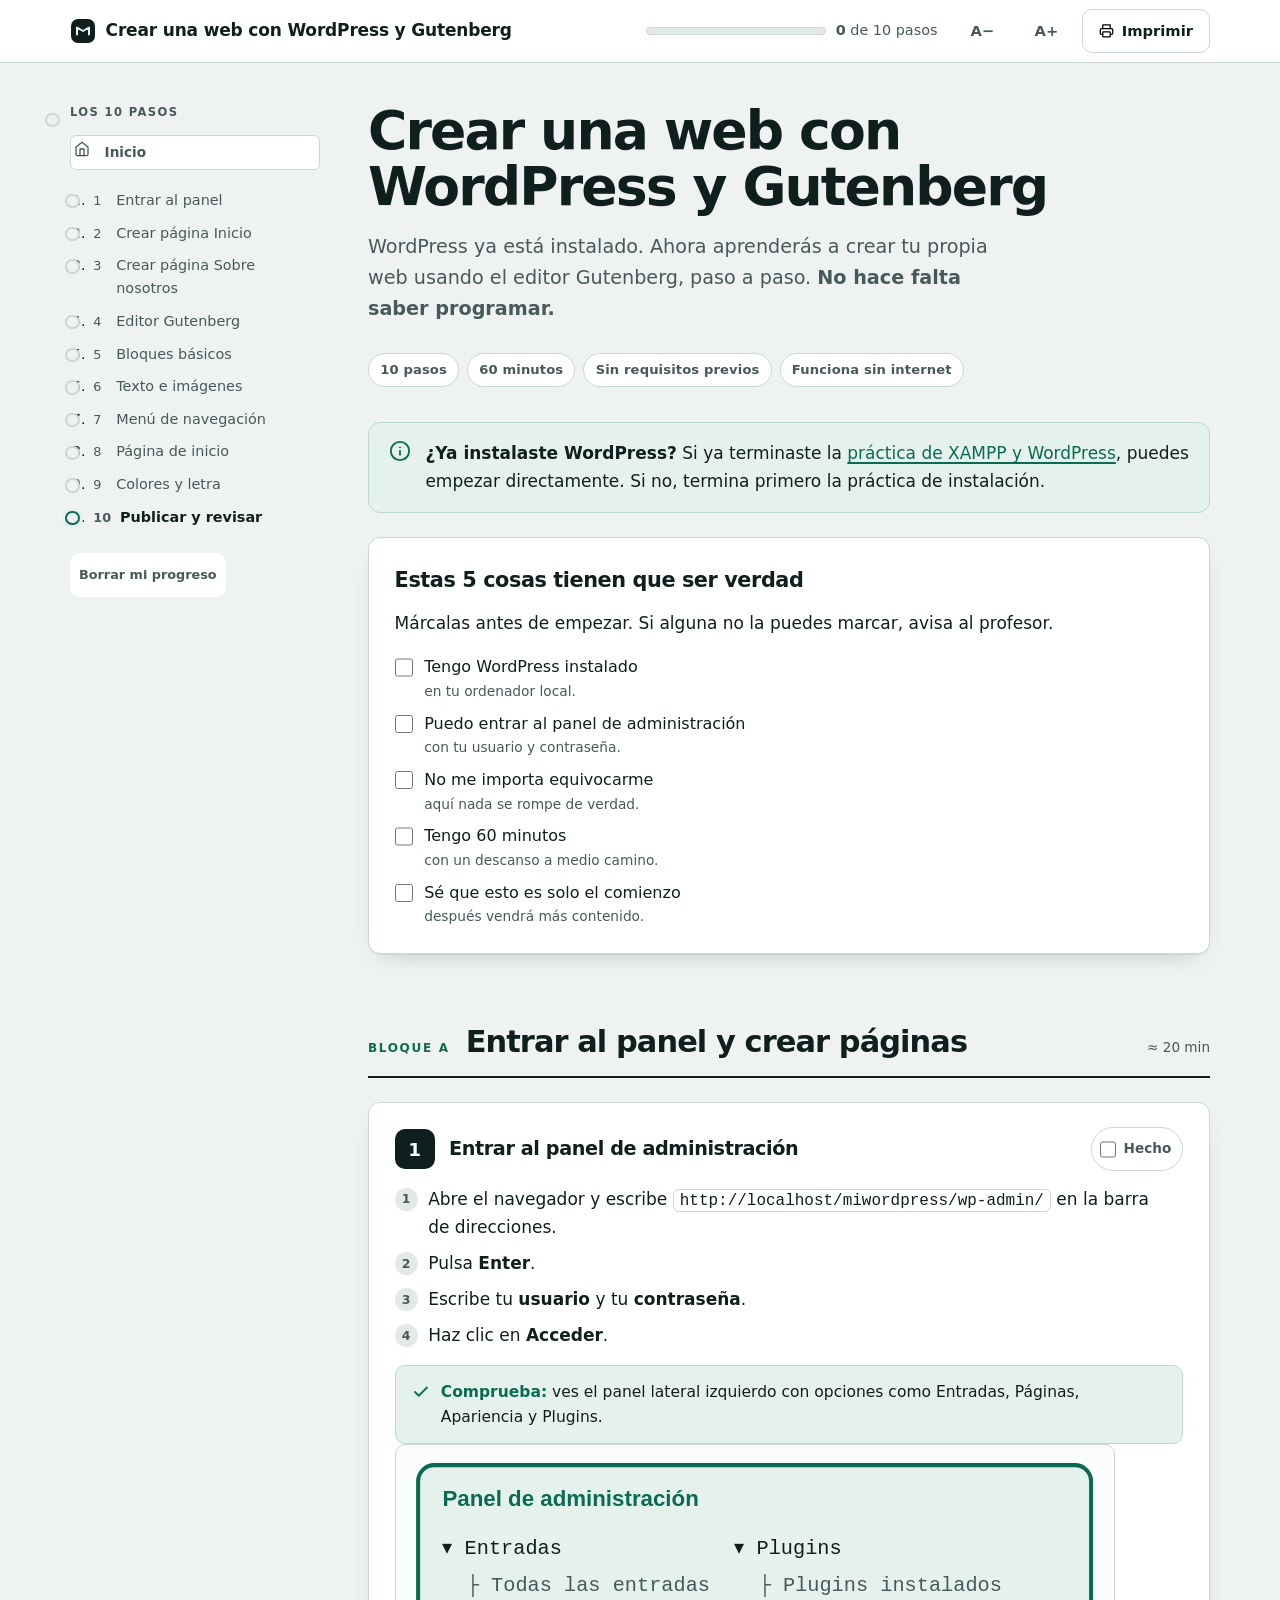
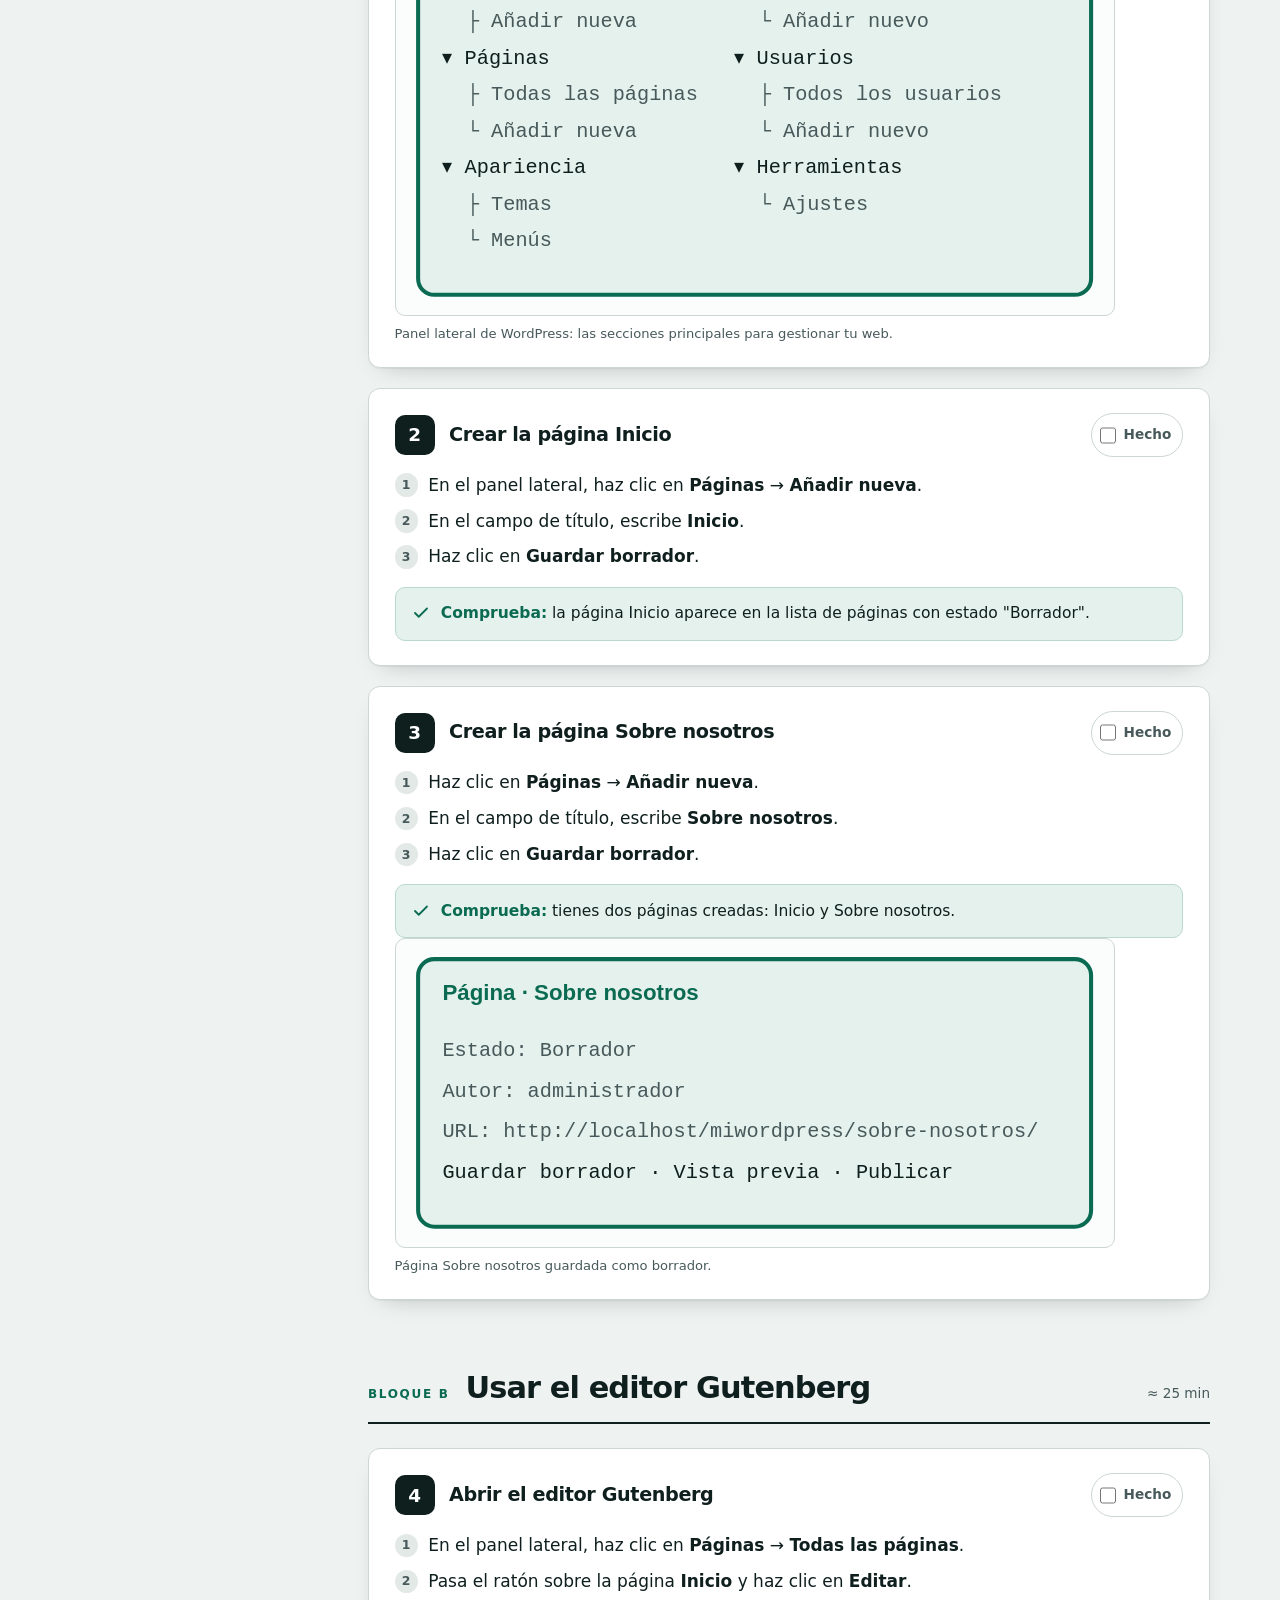
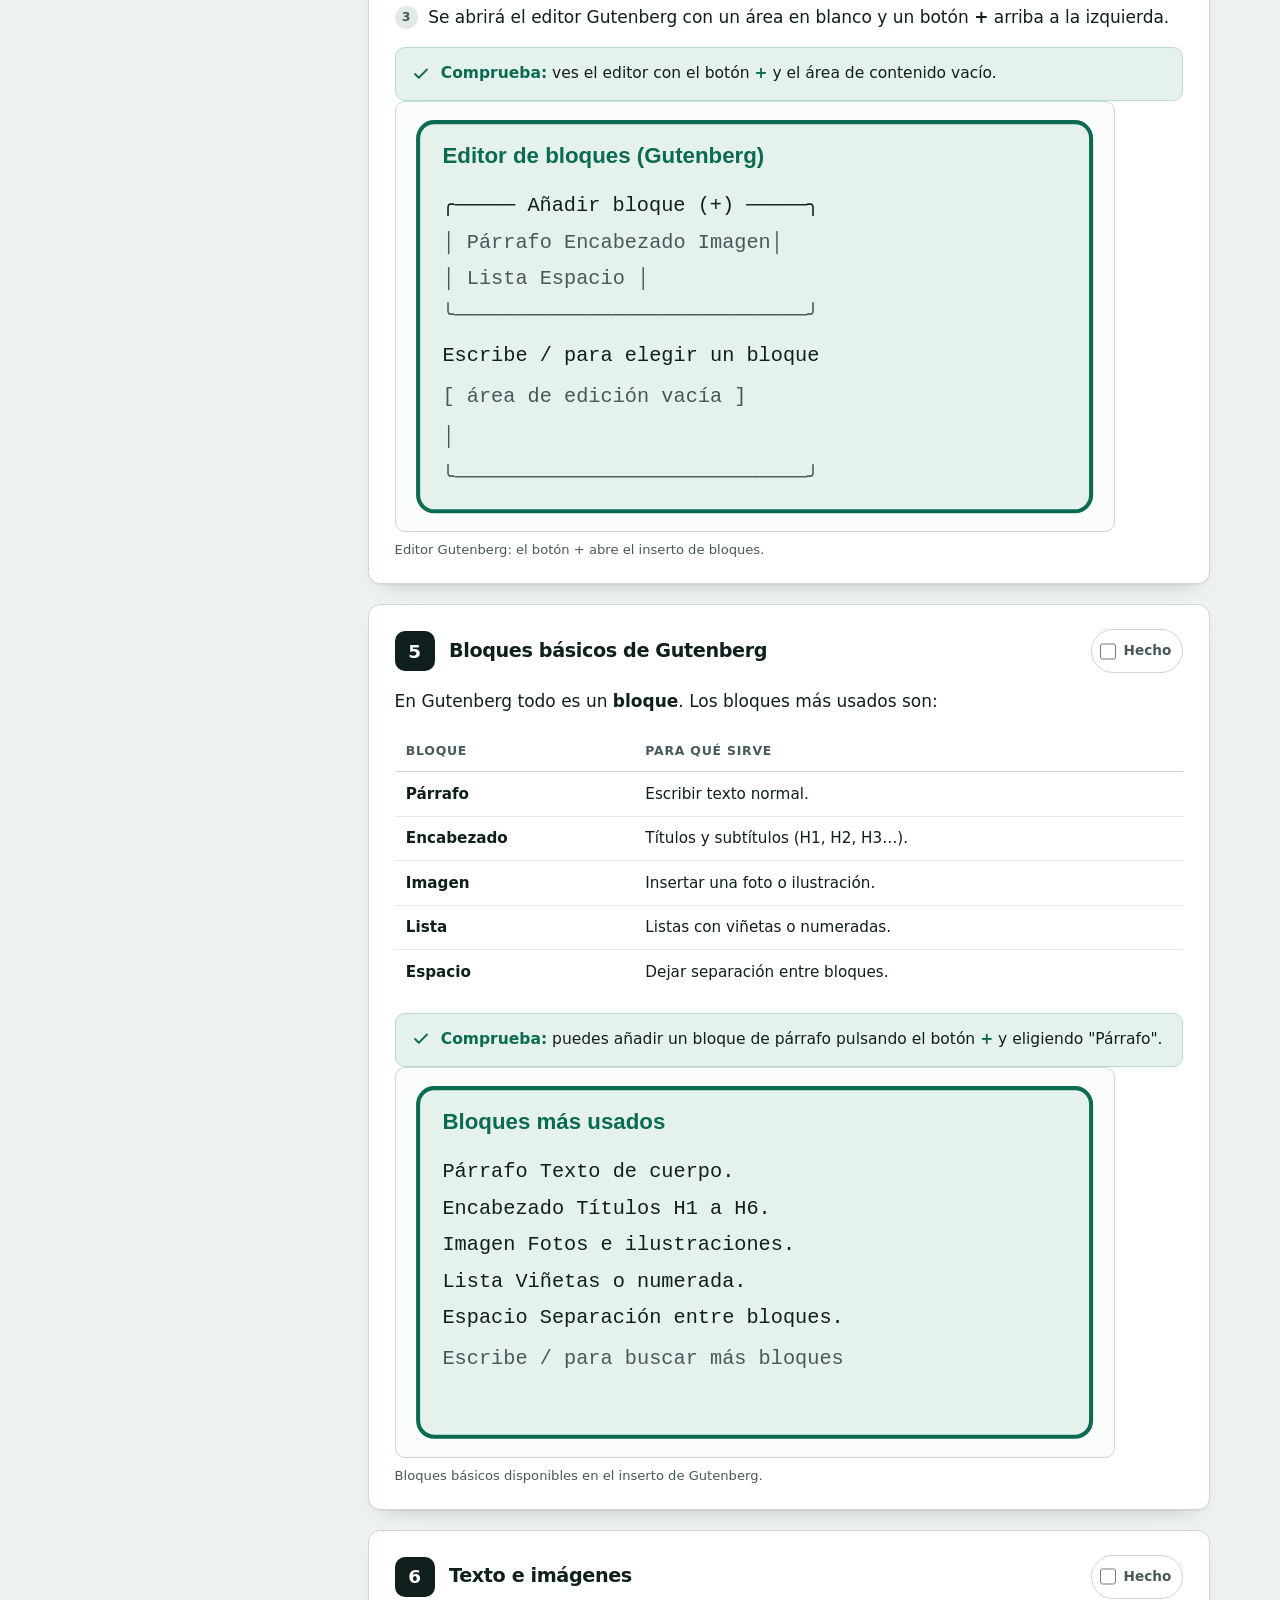
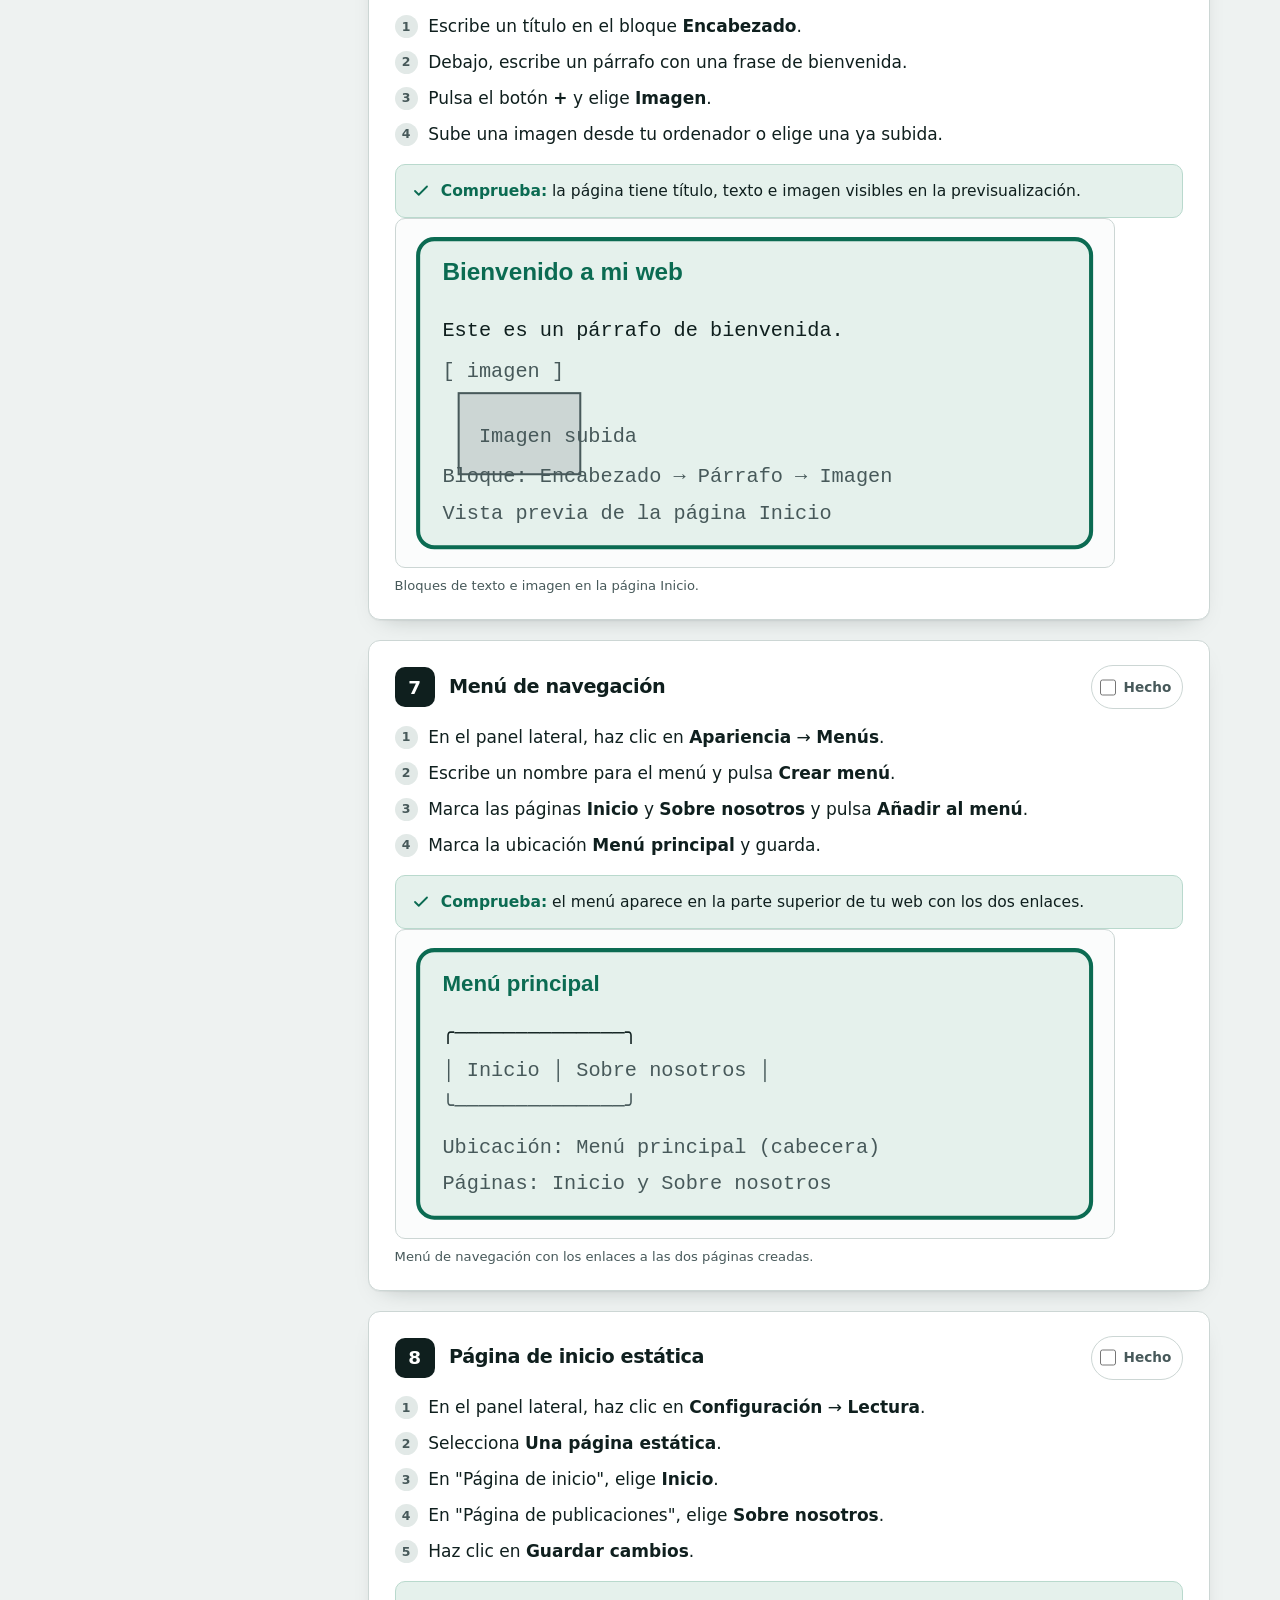
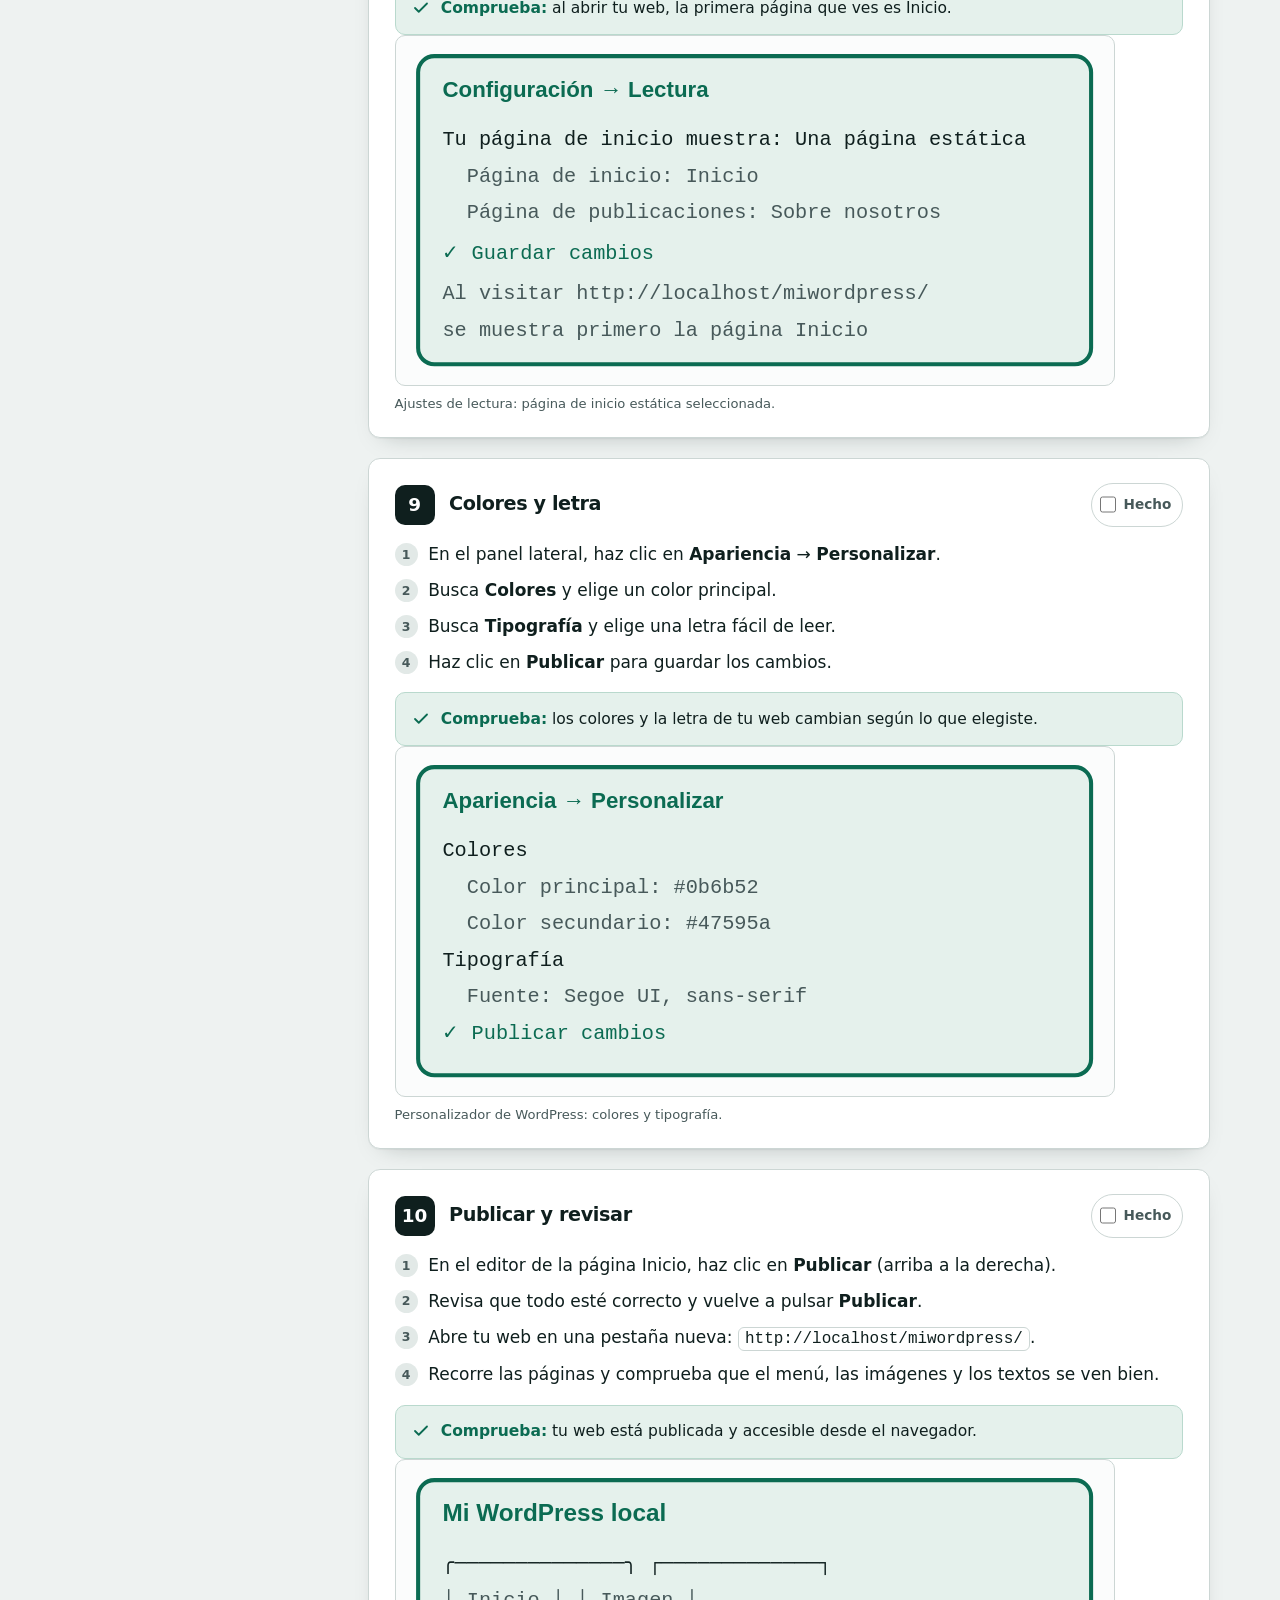
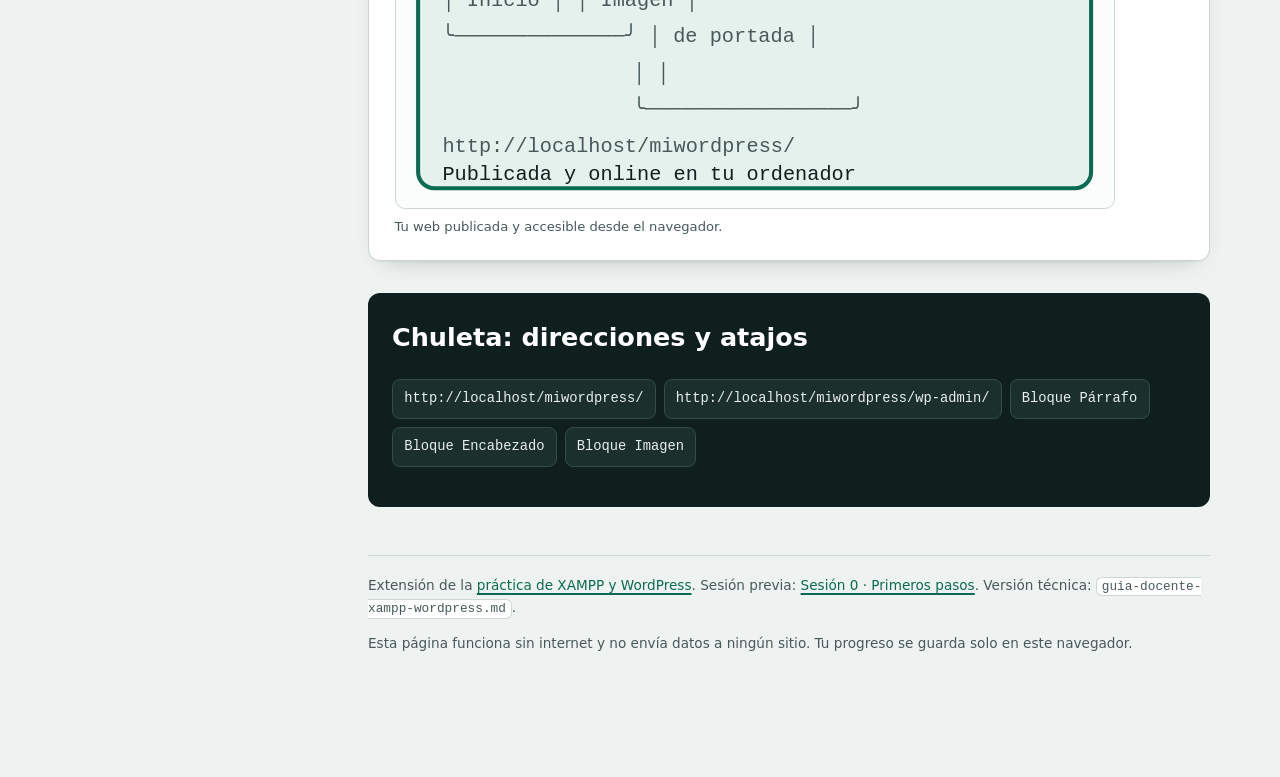
==== commit 1cdba57b: "feat: añadir botón 'Inicio' en rail y 'Volver arriba' en todas las páginas" ====
--- a/practica-gutenberg/index.html
+++ b/practica-gutenberg/index.html
@@ -34,6 +34,10 @@
 <div class="shell">
   <nav class="rail noprint" aria-label="Índice de pasos">
     <h2>Los 10 pasos</h2>
+    <a class="rail__home" href="../index.html" aria-label="Volver a la portada">
+      <svg width="16" height="16" viewBox="0 0 24 24" fill="none" stroke="currentColor" stroke-width="2" stroke-linecap="round" stroke-linejoin="round" aria-hidden="true"><path d="M3 9l9-7 9 7v11a2 2 0 0 1-2 2H5a2 2 0 0 1-2-2z"/><polyline points="9 22 9 12 15 12 15 22"/></svg>
+      Inicio
+    </a>
     <ol id="rail-list">
       <div class="rail__fill" id="rail-fill" aria-hidden="true"></div>
       <li><a href="#paso-1" data-target="1"><span class="n">1</span> Entrar al panel</a></li>
@@ -461,6 +465,10 @@
 
   </main>
 
+<button class="back-to-top" aria-label="Volver arriba" hidden>
+  <svg viewBox="0 0 24 24" fill="none" stroke="currentColor" stroke-width="2" stroke-linecap="round" stroke-linejoin="round" aria-hidden="true"><path d="M18 15l-6-6-6 6"/></svg>
+</button>
+
 <script>
 window.IFCT0510 = {
   key: 'ifct0510-gutenberg-progress.v1',
--- a/assets/css/shared.css
+++ b/assets/css/shared.css
@@ -148,26 +148,47 @@
 
 .btn{
   font:inherit;
-  font-size:.9rem;
+  font-size:.92rem;
   font-weight:600;
   color:var(--ink);
   background:var(--panel);
   border:1px solid var(--rule);
-  border-radius:99px;
-  padding:.42rem .8rem;
+  border-radius:10px;
+  padding:.55rem 1rem;
   cursor:pointer;
   display:inline-flex;
   align-items:center;
-  gap:.4rem;
-  transition:background .18s, border-color .18s, transform .18s;
-  min-height:38px;
+  gap:.5rem;
+  transition:background .18s, border-color .18s, box-shadow .18s, transform .18s;
+  min-height:44px;
+  text-decoration:none;
+  white-space:nowrap;
 }
 .btn:hover{background:var(--signal-soft); border-color:var(--signal)}
 .btn:active{transform:translateY(1px)}
-.btn--solid{background:var(--signal); border-color:var(--signal); color:#fff}
-.btn--solid:hover{background:#085641; border-color:#085641; color:#fff}
+.btn--solid{
+  background:var(--signal);
+  border-color:transparent;
+  color:#fff;
+  box-shadow:0 1px 1px rgba(15,31,30,.02), 0 6px 14px -12px rgba(11,107,82,.9);
+}
+.btn--solid:hover{
+  background:#096b56;
+  border-color:transparent;
+  color:#fff;
+  box-shadow:0 1px 1px rgba(15,31,30,.02), 0 10px 18px -12px rgba(11,107,82,.95);
+}
+.btn--solid:focus-visible{
+  outline:3px solid rgba(11,107,82,.4);
+  outline-offset:2px;
+}
+.btn--solid:active{
+  transform:translateY(1px);
+  box-shadow:none;
+  background:#085641;
+}
 .btn--quiet{border-color:transparent; color:var(--ink-2)}
-.btn--quiet:hover{color:var(--ink)}
+.btn--quiet:hover{color:var(--ink); background:transparent}
 
 /* ---------- shell ---------- */
 .shell{
@@ -196,31 +217,76 @@
   margin:0 0 .9rem;
   font-weight:700;
 }
-.rail ol{
-  list-style:none;
-  margin:0;
-  padding:0 0 0 1.55rem;
-  position:relative;
-}
-.rail ol::before{
-  content:"";
-  position:absolute;
-  left:.45rem;
-  top:.45rem;
-  bottom:.45rem;
-  width:2px;
-  background:var(--rule-soft);
-  border-radius:2px;
-}
-.rail__fill{
-  position:absolute;
-  left:.45rem;
-  top:.45rem;
-  width:2px;
-  background:var(--signal);
-  border-radius:2px;
-  height:0;
-  transition:height .35s cubic-bezier(.2,.8,.2,1);
+/* ---------- home button in rail ---------- */
+.rail__home{
+  display:block;
+  margin:0 0 .9rem;
+  padding:.5rem .6rem;
+  border:1px solid var(--rule);
+  border-radius:8px;
+  background:var(--panel);
+  color:var(--ink);
+  font-weight:600;
+  font-size:.85rem;
+  text-decoration:none;
+  text-align:center;
+  transition:background .18s, border-color .18s;
+}
+.rail__home:hover{
+  background:var(--signal-soft);
+  border-color:var(--signal);
+  color:var(--signal);
+}
+.rail__home:focus-visible{
+  outline:3px solid rgba(11,107,82,.4);
+  outline-offset:2px;
+}
+.rail__home svg{margin-right:.35rem; vertical-align:-.15rem}
+
+/* ---------- back to top button ---------- */
+.back-to-top{
+  position:fixed;
+  right:1.25rem;
+  bottom:1.25rem;
+  z-index:100;
+  display:flex;
+  align-items:center;
+  justify-content:center;
+  width:44px;
+  height:44px;
+  border:1px solid var(--rule);
+  border-radius:50%;
+  background:var(--panel);
+  color:var(--ink);
+  box-shadow:0 2px 8px rgba(15,31,30,.15);
+  opacity:0;
+  visibility:hidden;
+  transform:translateY(1rem);
+  transition:opacity .25s, visibility .25s, transform .25s, background .18s, border-color .18s;
+}
+.back-to-top.visible{
+  opacity:1;
+  visibility:visible;
+  transform:translateY(0);
+}
+.back-to-top:hover{
+  background:var(--signal-soft);
+  border-color:var(--signal);
+  color:var(--signal);
+}
+.back-to-top:focus-visible{
+  outline:3px solid rgba(11,107,82,.4);
+  outline-offset:2px;
+}
+.back-to-top svg{width:20px; height:20px}
+
+@media (max-width:560px){
+  .back-to-top{
+    right:.9rem;
+    bottom:.9rem;
+    width:40px;
+    height:40px;
+  }
 }
 .rail li{position:relative; margin:0}
 .rail a{
@@ -449,6 +515,7 @@
   color:var(--ink-2);
   background:var(--panel);
   flex:none;
+  min-height:44px;
 }
 .tick:hover{border-color:var(--signal); color:var(--ink)}
 .tick input{
@@ -553,7 +620,11 @@
 .trouble__body :last-child{margin-bottom:0}
 
 /* ---------- figures ---------- */
-figure.fig{margin:0}
+figure.fig{
+  margin:0;
+  width:100%;
+  max-width:720px;
+}
 figure.fig svg{
   width:100%;
   height:auto;
@@ -562,11 +633,13 @@
   background:none;
 }
 .svgpad{
-  display:inline-block;
+  display:block;
+  width:100%;
   padding:.75rem .9rem;
   border:1px solid var(--rule);
   border-radius:10px;
   background:#fbfcfc;
+  box-sizing:border-box;
 }
 figcaption{
   font-size:.82rem;
@@ -856,4 +929,68 @@
   .step__title{font-size:1.08rem}
   .block{padding:1.2rem 1rem}
   .part__time{display:none}
-}
+  .btn{white-space:normal}
+}
+
+/* ---------- acciones en tarjetas .part ---------- */
+.part__actions{
+  margin-top: 1.25rem;
+  display: flex;
+  align-items: center;
+}
+
+.part__actions .btn{
+  margin: 0;
+}
+
+/* ---------- accesibilidad: reducir movimiento ---------- */
+@media (prefers-reduced-motion: reduce){
+  *, *::before, *::after{
+    animation-duration: 0.01ms !important;
+    animation-iteration-count: 1 !important;
+    transition-duration: 0.01ms !important;
+    scroll-behavior: auto !important;
+  }
+  .meter__fill,
+  .rail__fill{
+    transition: none !important;
+  }
+}
+
+/* ---------- accesibilidad: alto contraste / forced-colors ---------- */
+@media (forced-colors: active){
+  .btn,
+  .chip,
+  .tick,
+  .opt{
+    border: 1px solid ButtonText;
+  }
+  .btn--solid{
+    background: ButtonFace;
+    color: ButtonText;
+    border-color: ButtonText;
+  }
+  .meter__track{
+    border-color: ButtonText;
+  }
+  .rail a::before{
+    background: Canvas;
+    border-color: ButtonText;
+  }
+  .rail a.is-done::before{
+    background: Highlight;
+    border-color: Highlight;
+  }
+  .rail a.is-current::before{
+    border-color: Highlight;
+  }
+  .step__num{
+    background: ButtonFace;
+    color: ButtonText;
+    border: 1px solid ButtonText;
+  }
+  .step.is-done .step__num{
+    background: Highlight;
+    color: HighlightText;
+  }
+}
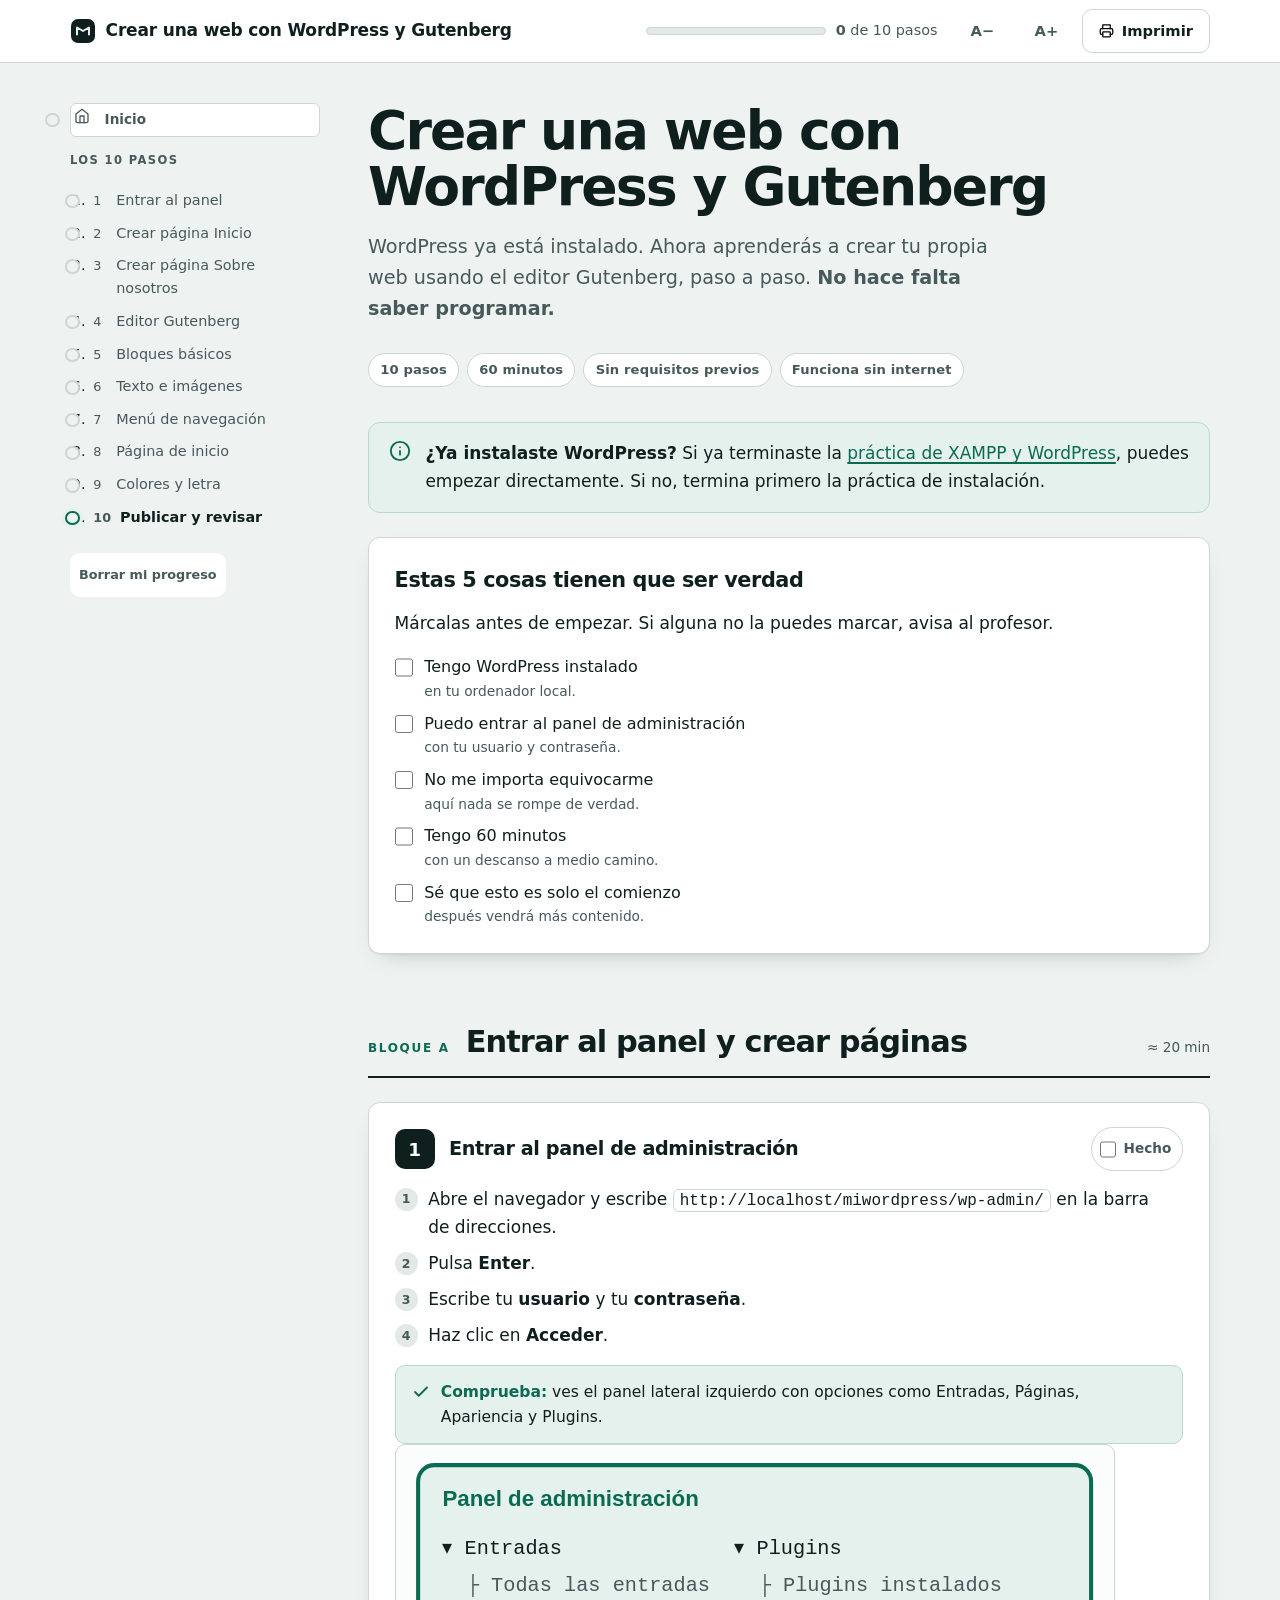
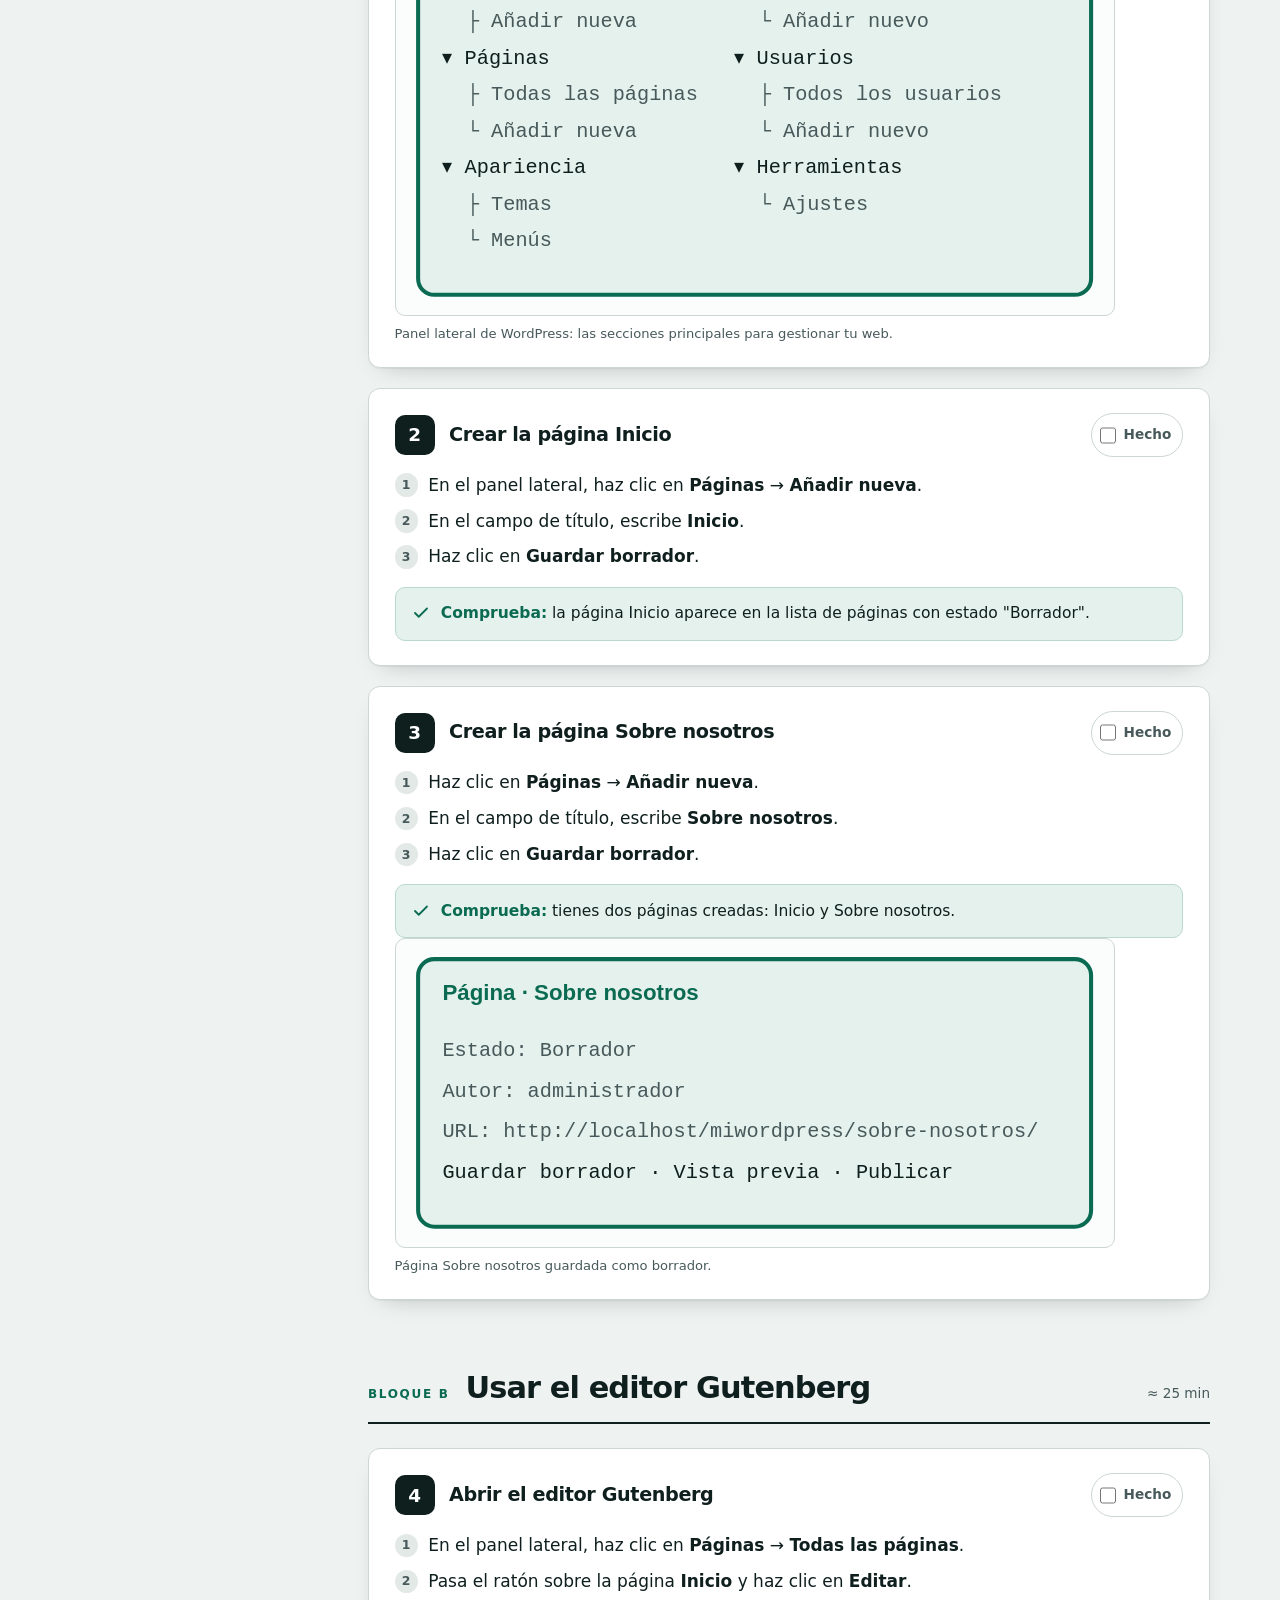
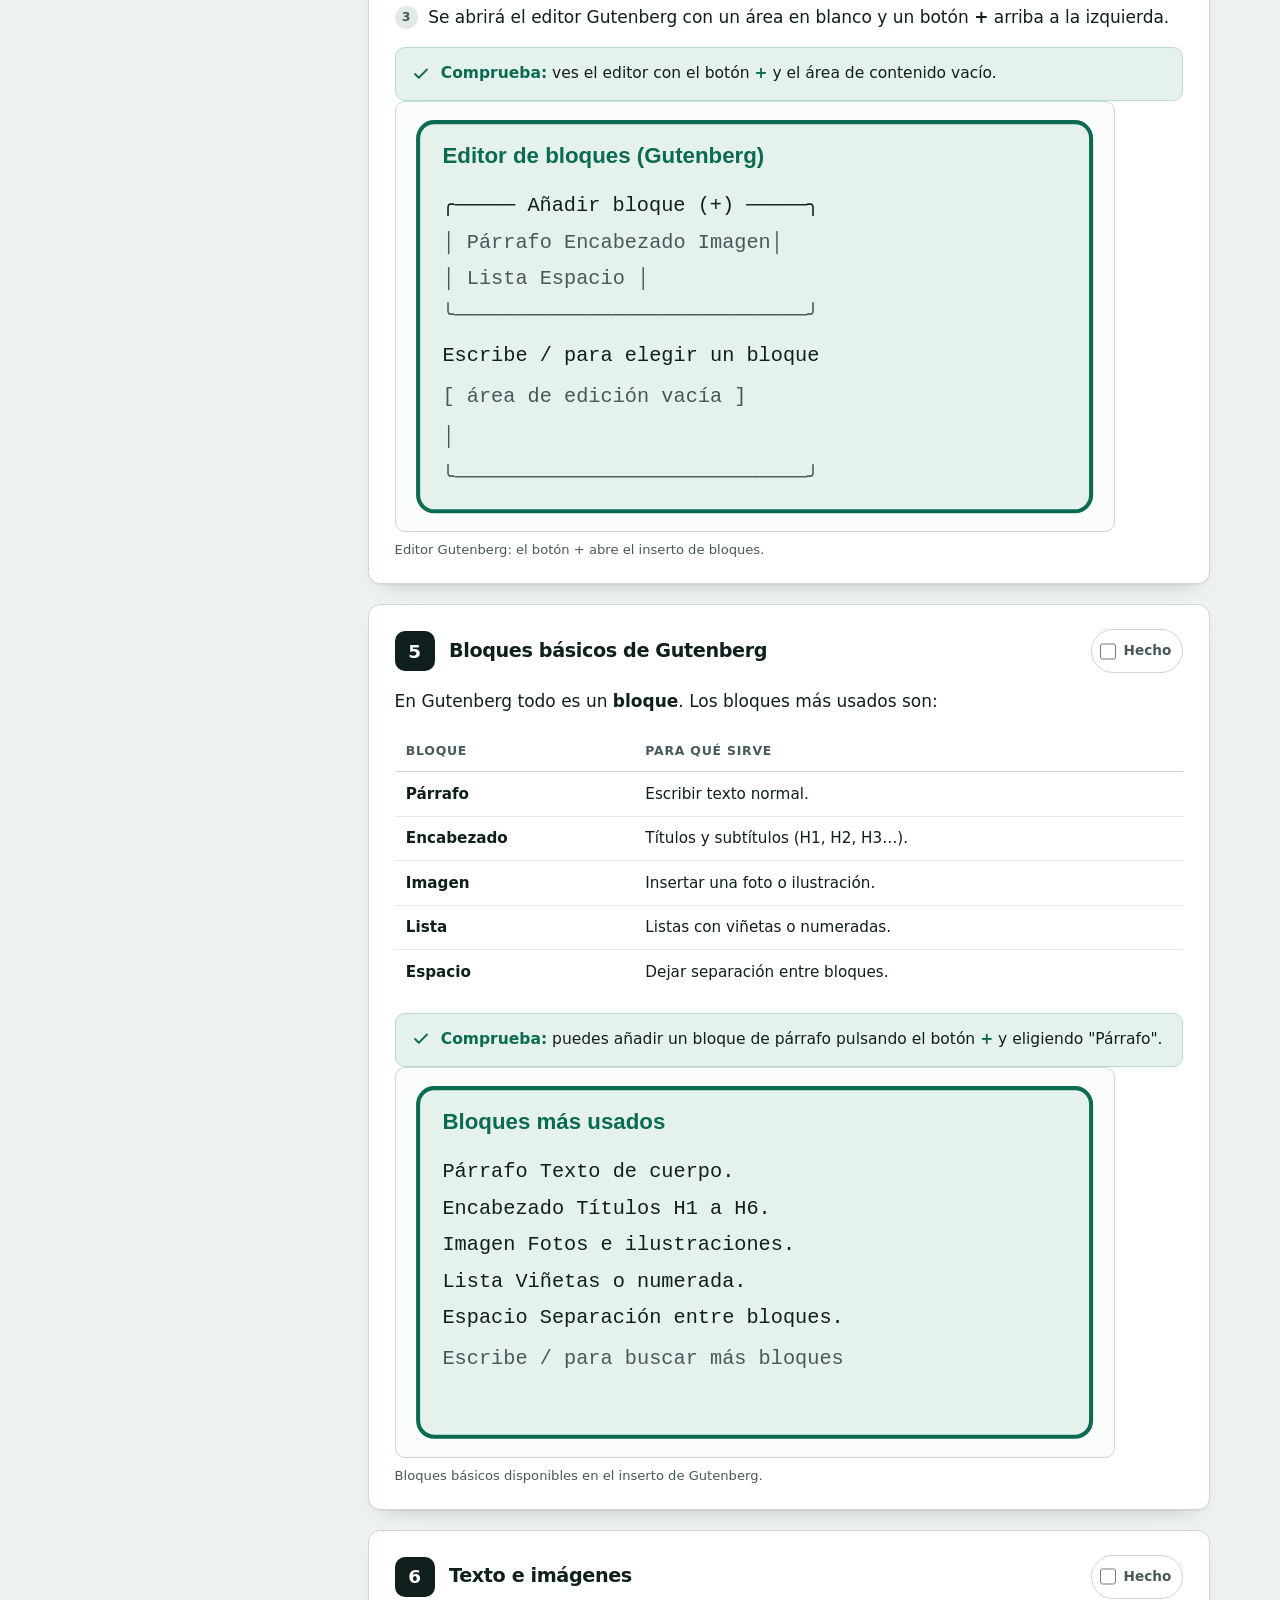
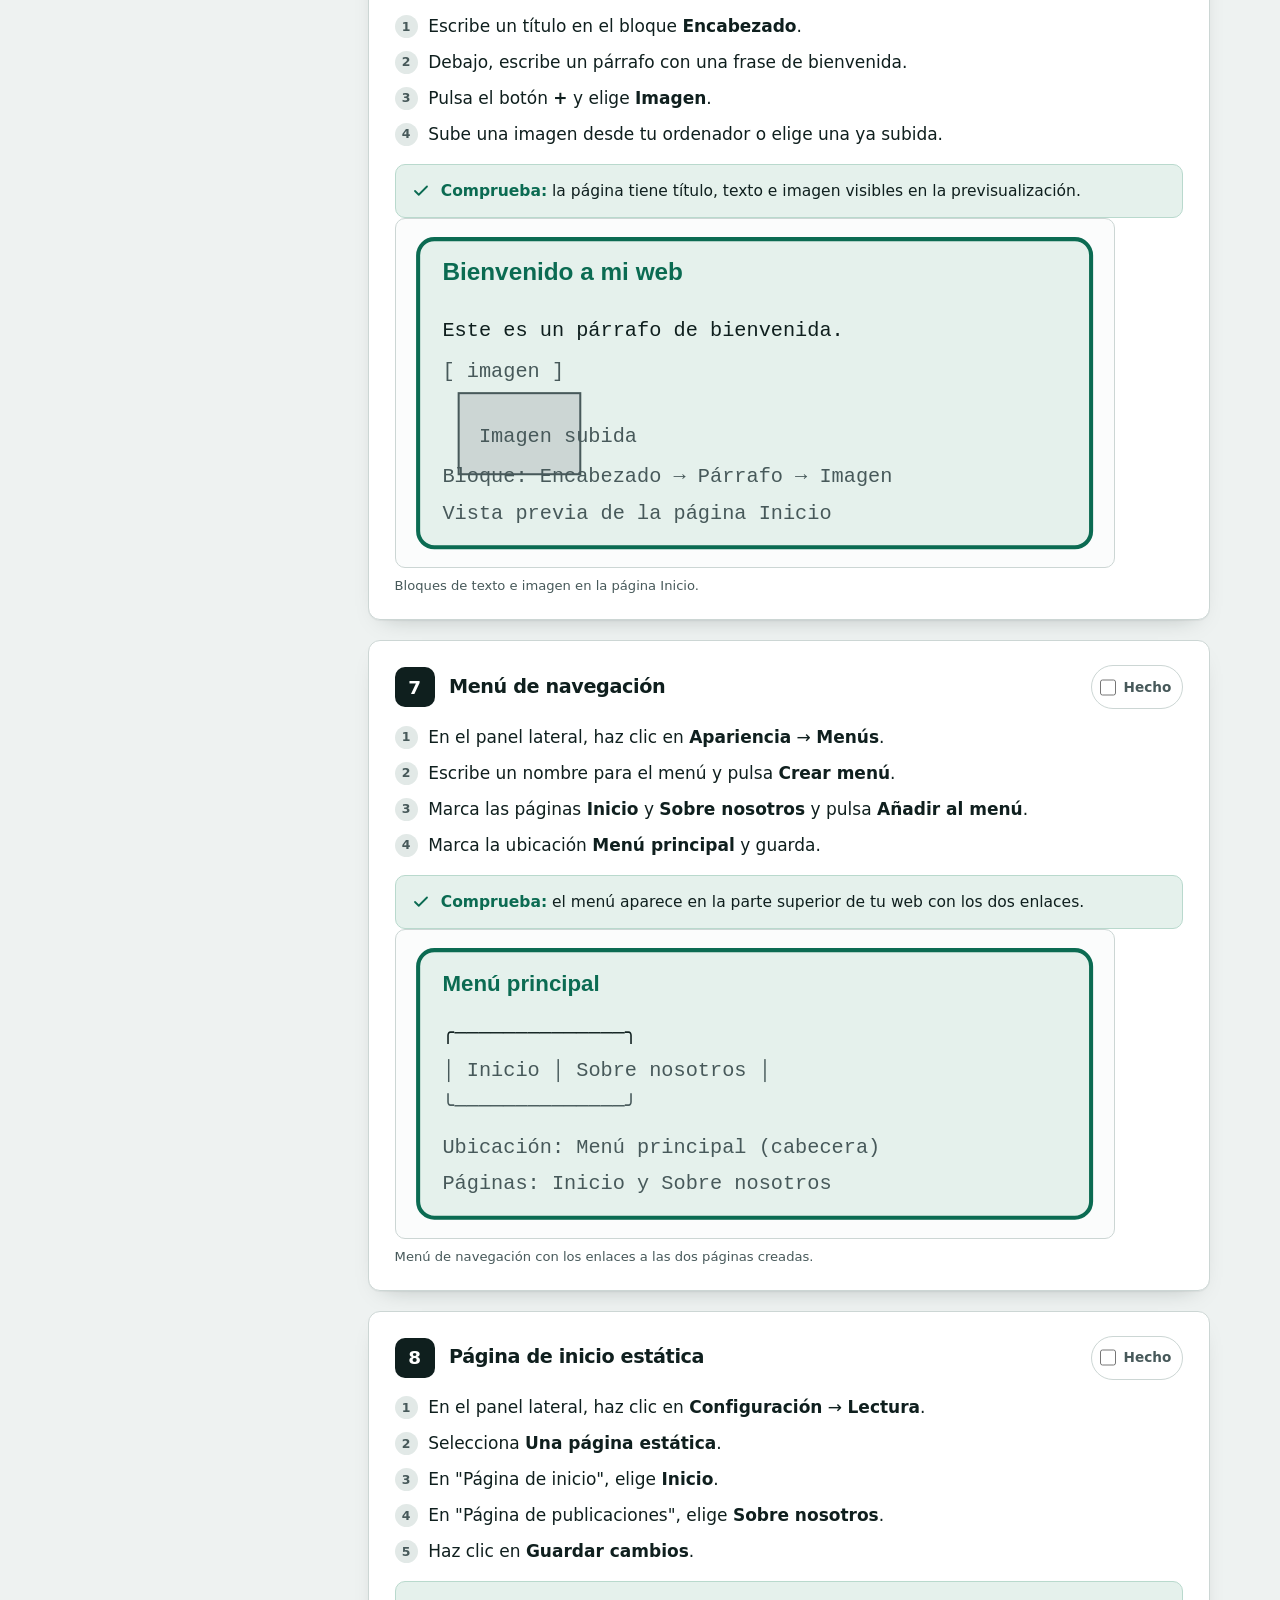
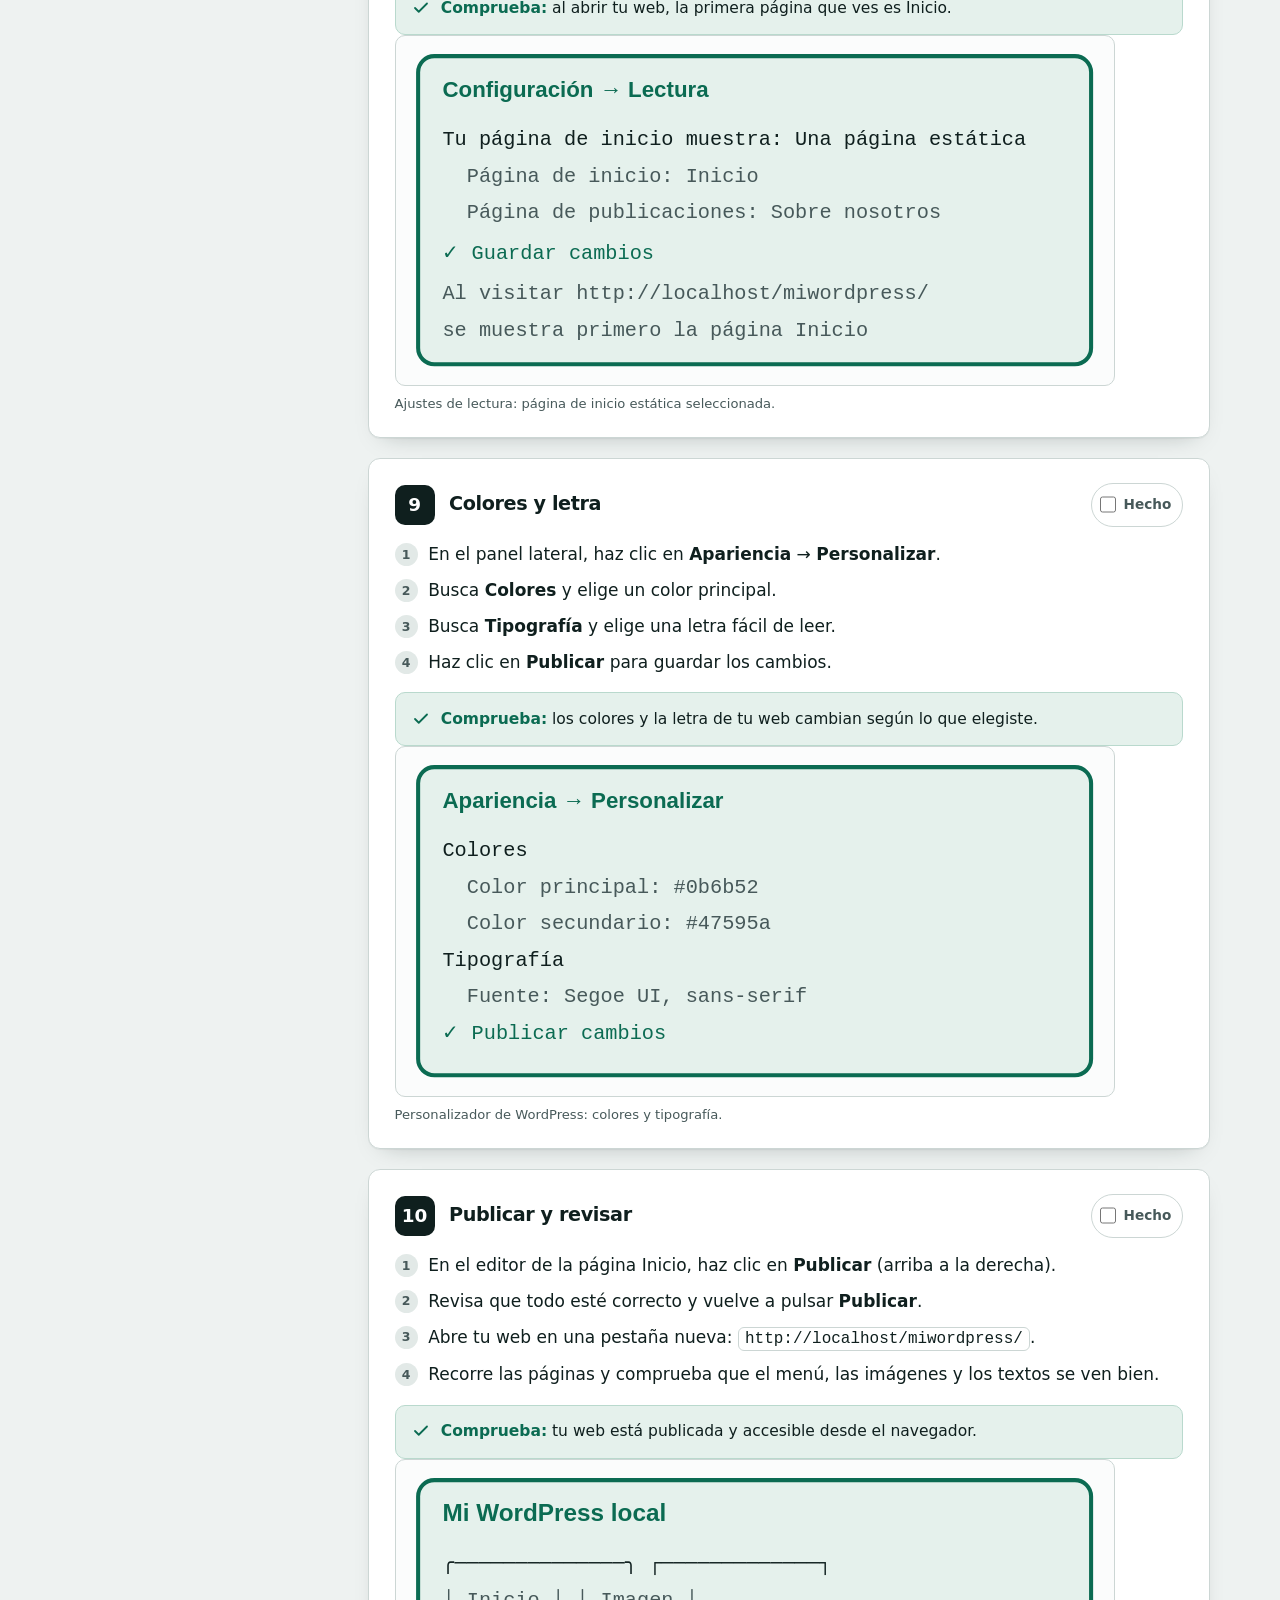
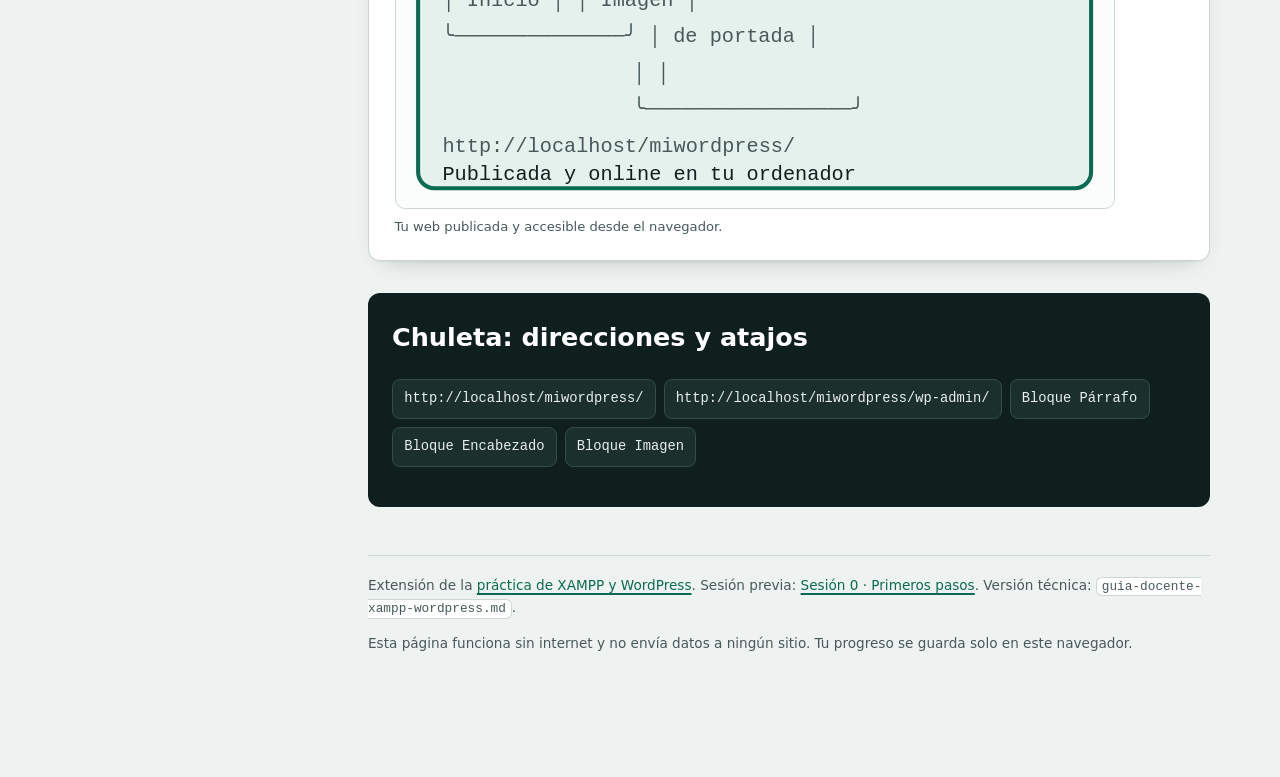
==== commit 51e4a21b: "fix: mover botón 'Inicio' antes del h2/summary en rail de los 3 módulos" ====
--- a/practica-gutenberg/index.html
+++ b/practica-gutenberg/index.html
@@ -33,11 +33,11 @@
 
 <div class="shell">
   <nav class="rail noprint" aria-label="Índice de pasos">
-    <h2>Los 10 pasos</h2>
     <a class="rail__home" href="../index.html" aria-label="Volver a la portada">
       <svg width="16" height="16" viewBox="0 0 24 24" fill="none" stroke="currentColor" stroke-width="2" stroke-linecap="round" stroke-linejoin="round" aria-hidden="true"><path d="M3 9l9-7 9 7v11a2 2 0 0 1-2 2H5a2 2 0 0 1-2-2z"/><polyline points="9 22 9 12 15 12 15 22"/></svg>
       Inicio
     </a>
+    <h2>Los 10 pasos</h2>
     <ol id="rail-list">
       <div class="rail__fill" id="rail-fill" aria-hidden="true"></div>
       <li><a href="#paso-1" data-target="1"><span class="n">1</span> Entrar al panel</a></li>
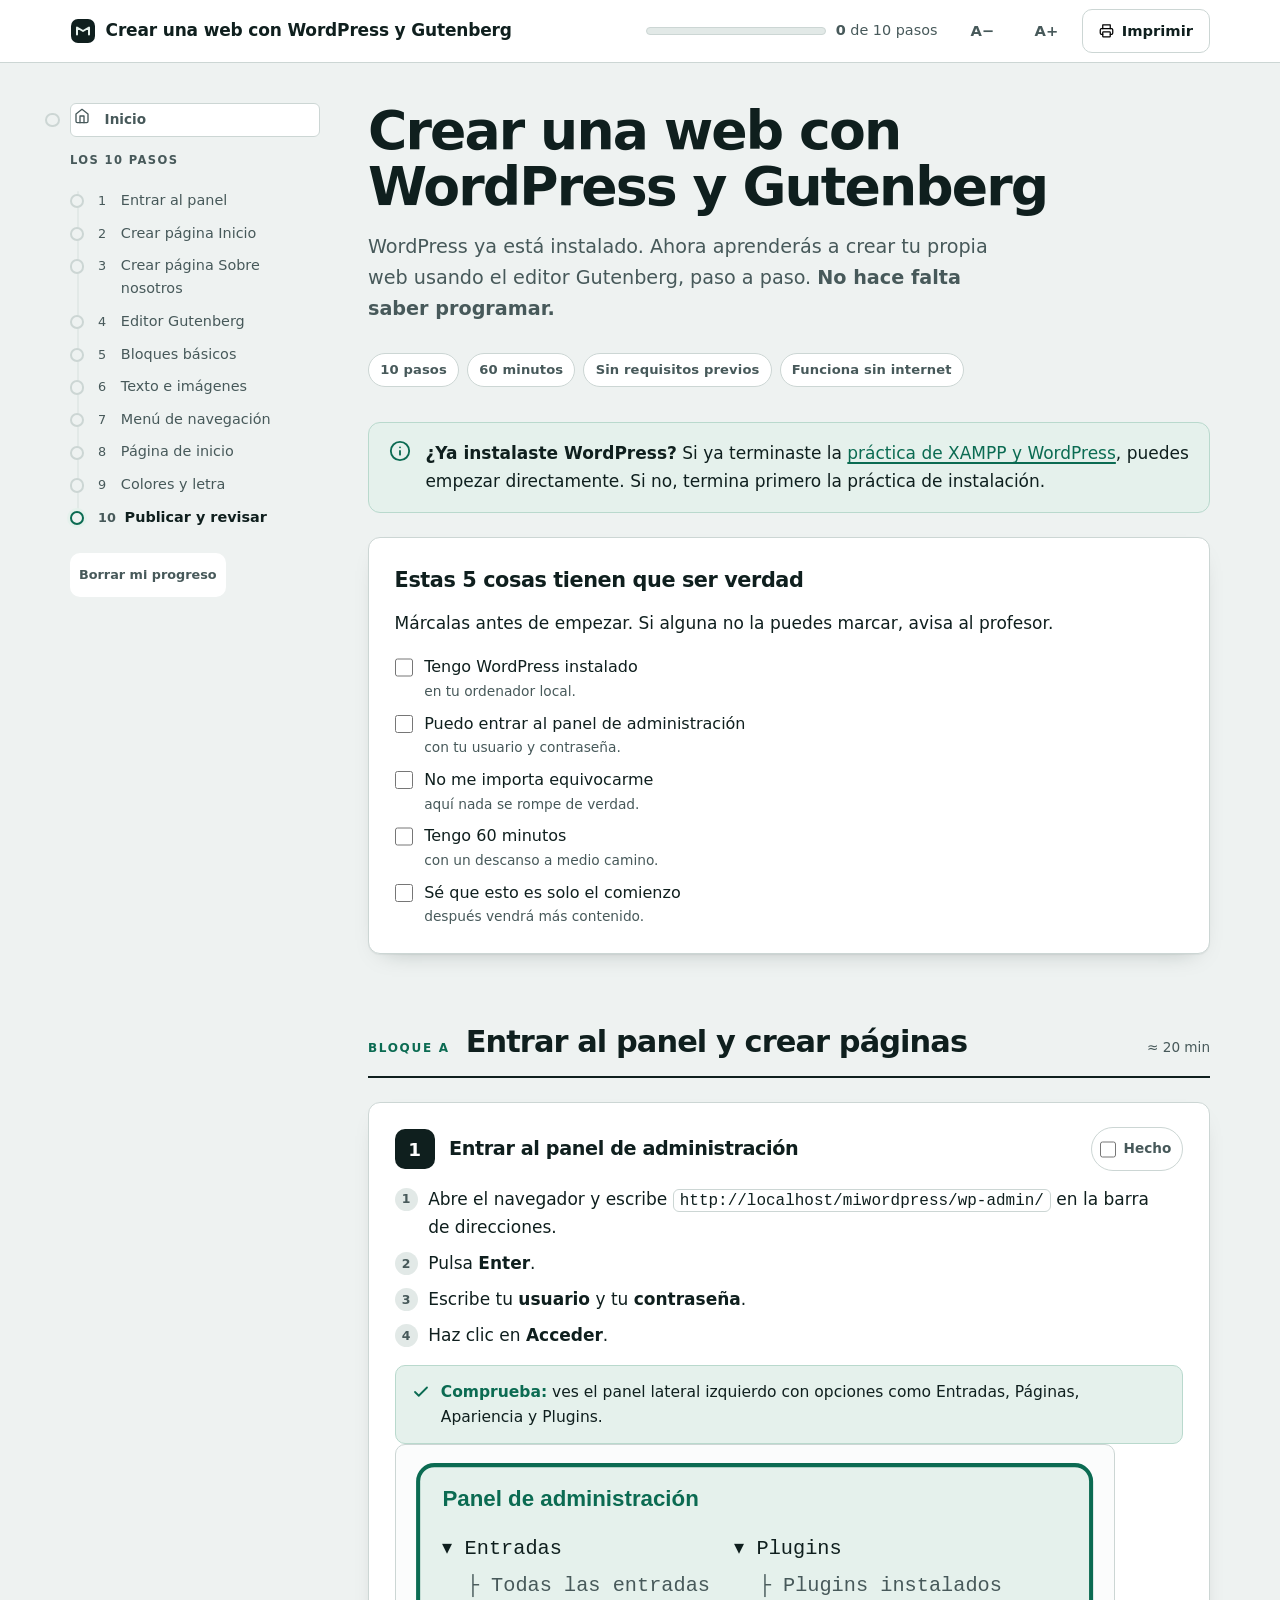
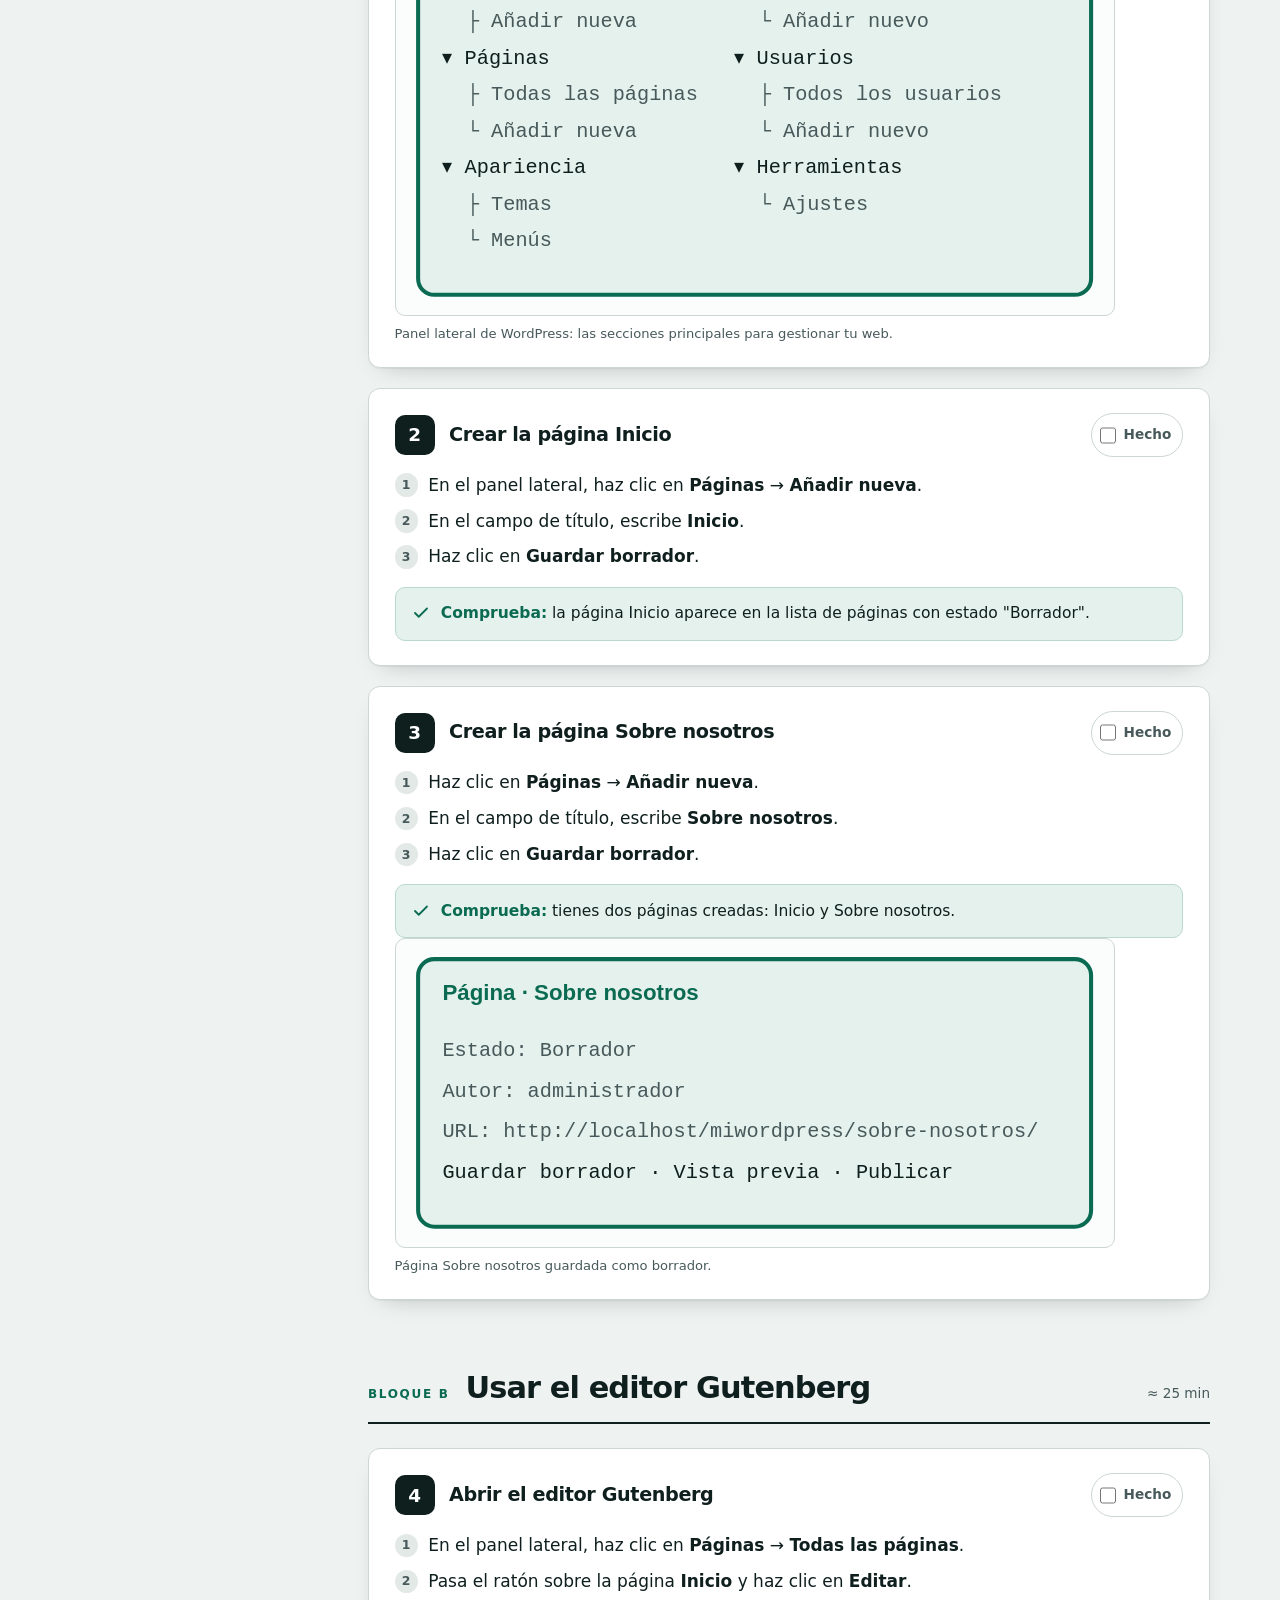
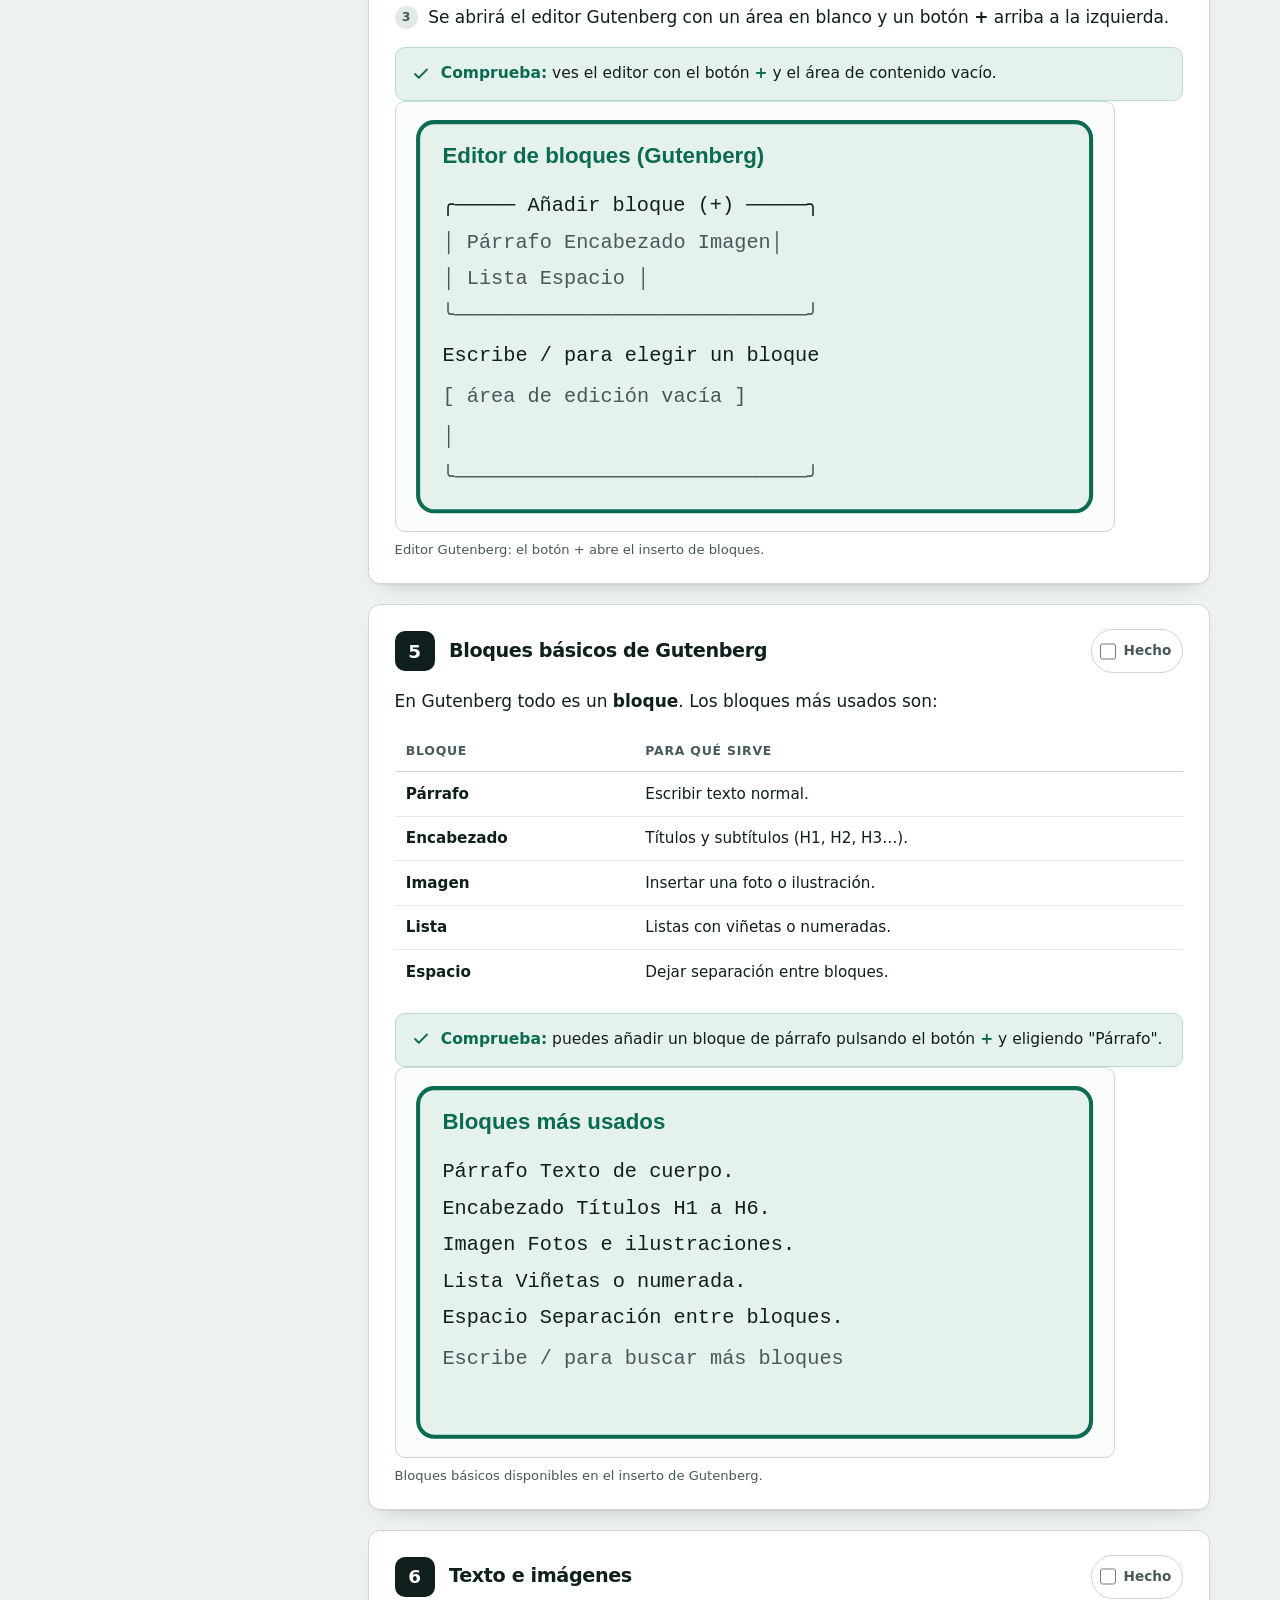
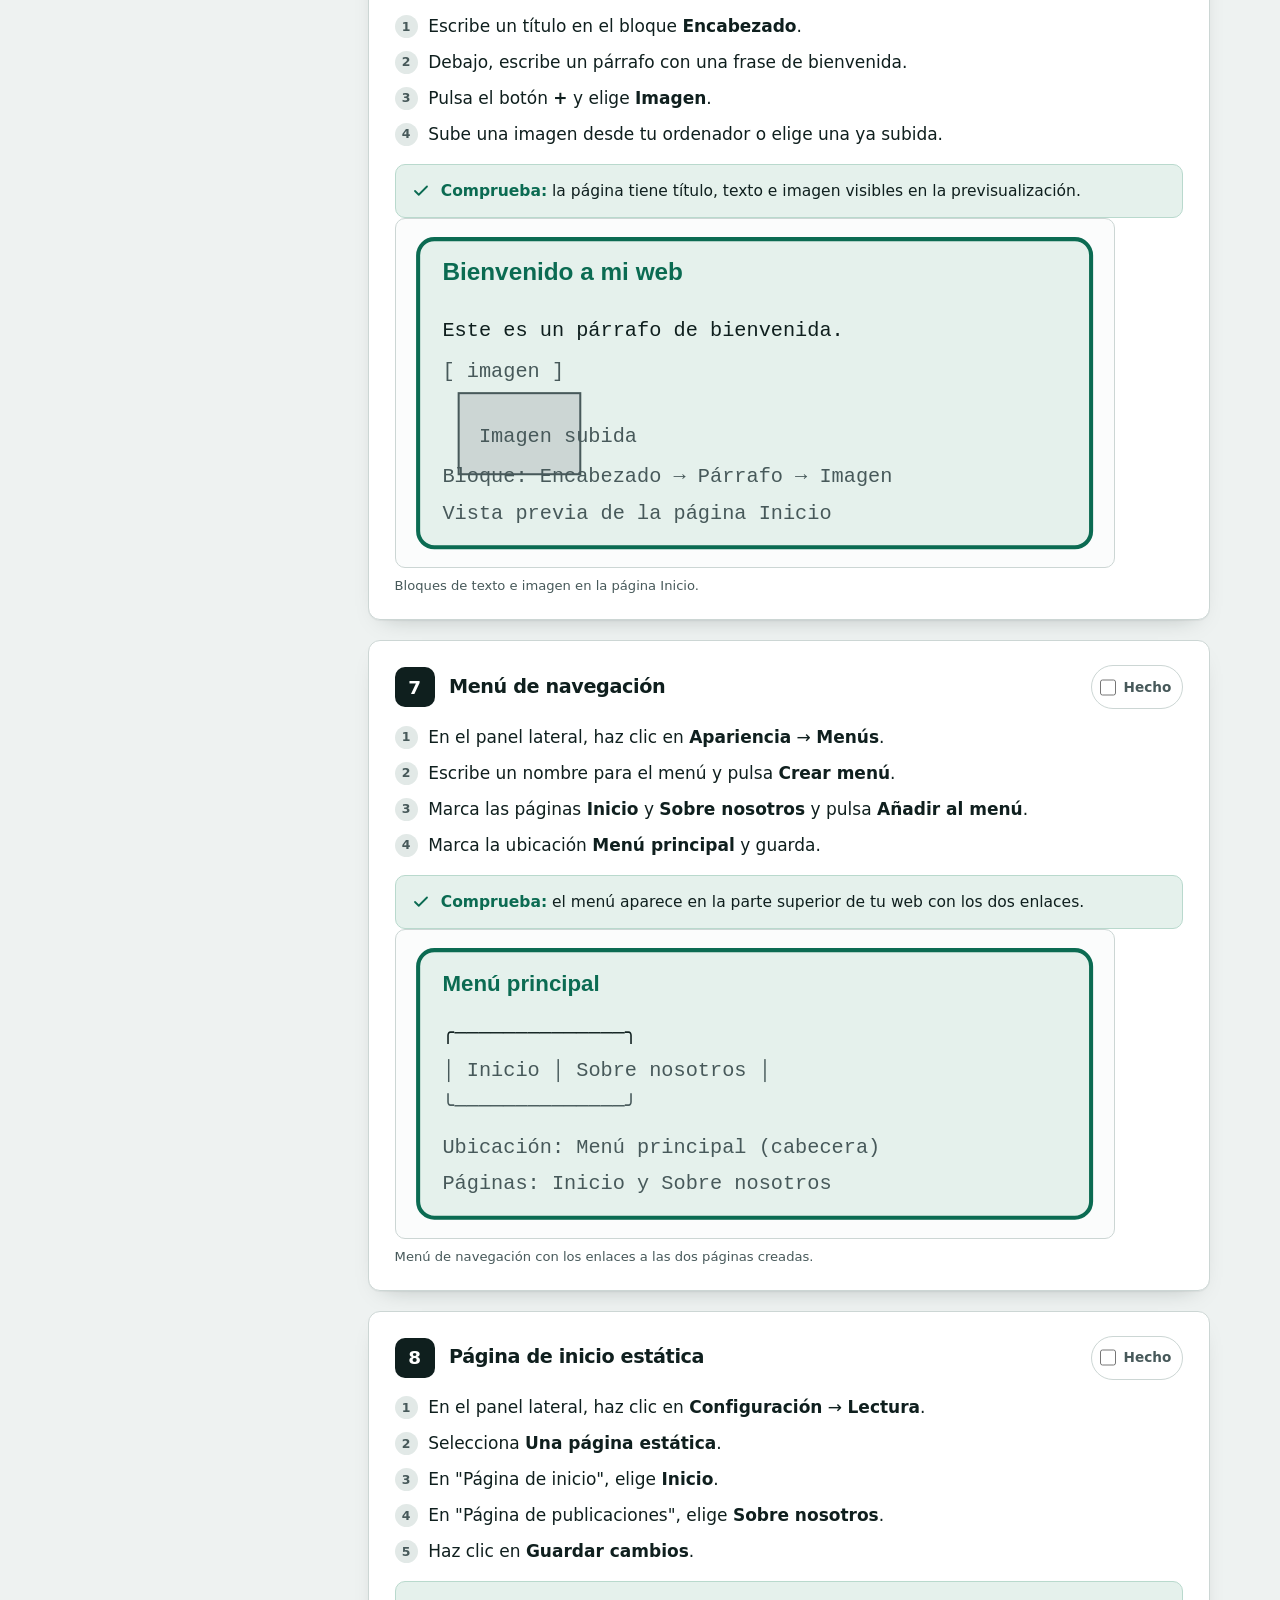
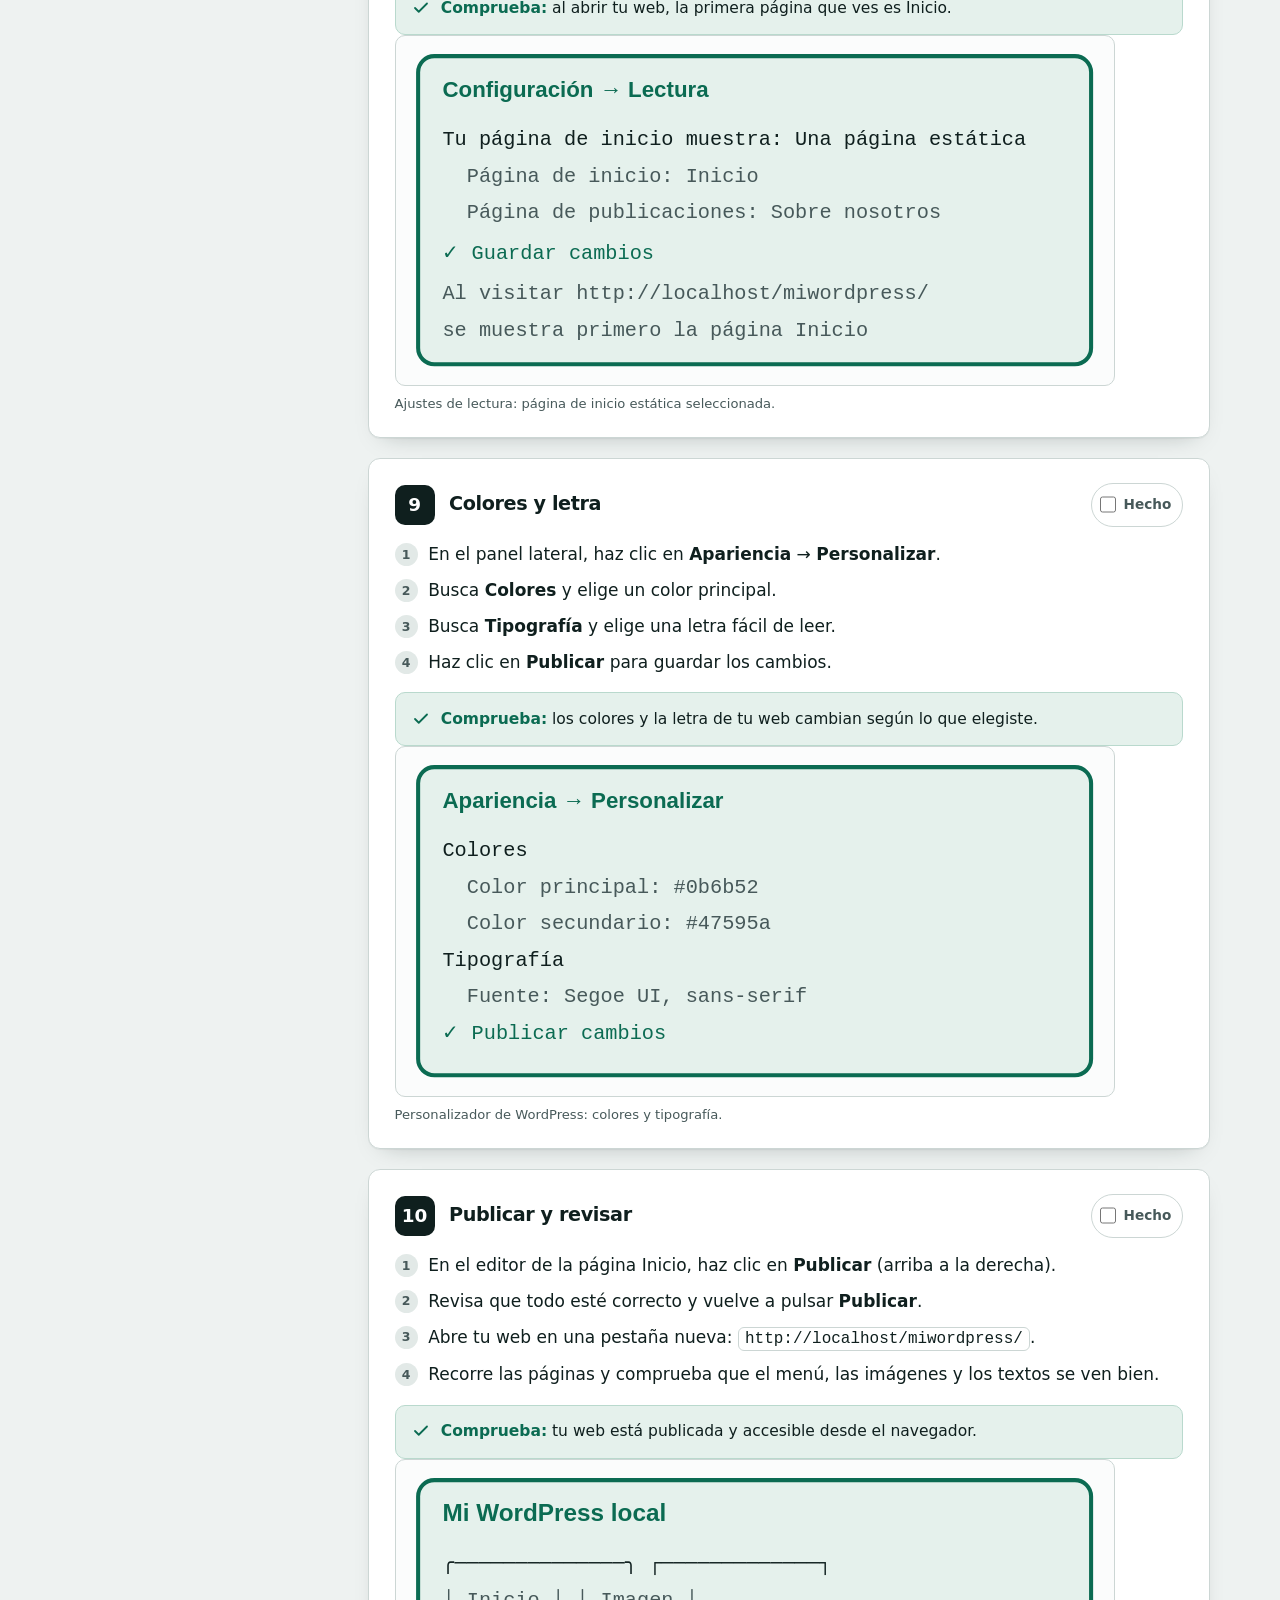
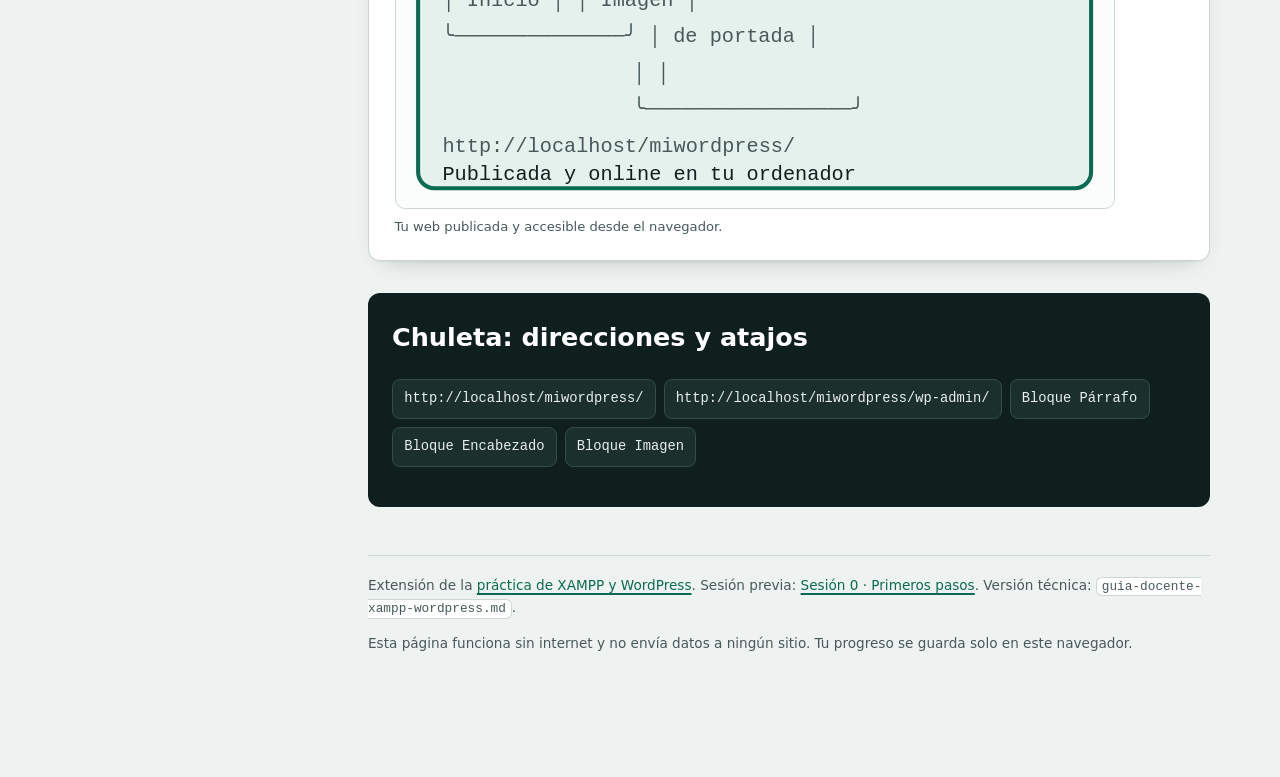
==== commit a877a630: "feat: añadir favicon SVG a todas las páginas" ====
--- a/practica-gutenberg/index.html
+++ b/practica-gutenberg/index.html
@@ -6,6 +6,7 @@
 <meta name="color-scheme" content="light">
 <title>Crear una web con WordPress y Gutenberg · Paso a paso</title>
 <link rel="stylesheet" href="../assets/css/shared.css">
+<link rel="icon" type="image/svg+xml" href="../assets/svg/favicon.svg">
 </head>
 <body>
 <a class="skip" href="#contenido">Saltar al contenido</a>
--- a/assets/css/shared.css
+++ b/assets/css/shared.css
@@ -217,6 +217,32 @@
   margin:0 0 .9rem;
   font-weight:700;
 }
+.rail ol{
+  list-style:none;
+  margin:0;
+  padding:0 0 0 1.55rem;
+  position:relative;
+}
+.rail ol::before{
+  content:"";
+  position:absolute;
+  left:.45rem;
+  top:.45rem;
+  bottom:.45rem;
+  width:2px;
+  background:var(--rule-soft);
+  border-radius:2px;
+}
+.rail__fill{
+  position:absolute;
+  left:.45rem;
+  top:.45rem;
+  width:2px;
+  background:var(--signal);
+  border-radius:2px;
+  height:0;
+  transition:height .35s cubic-bezier(.2,.8,.2,1);
+}
 /* ---------- home button in rail ---------- */
 .rail__home{
   display:block;
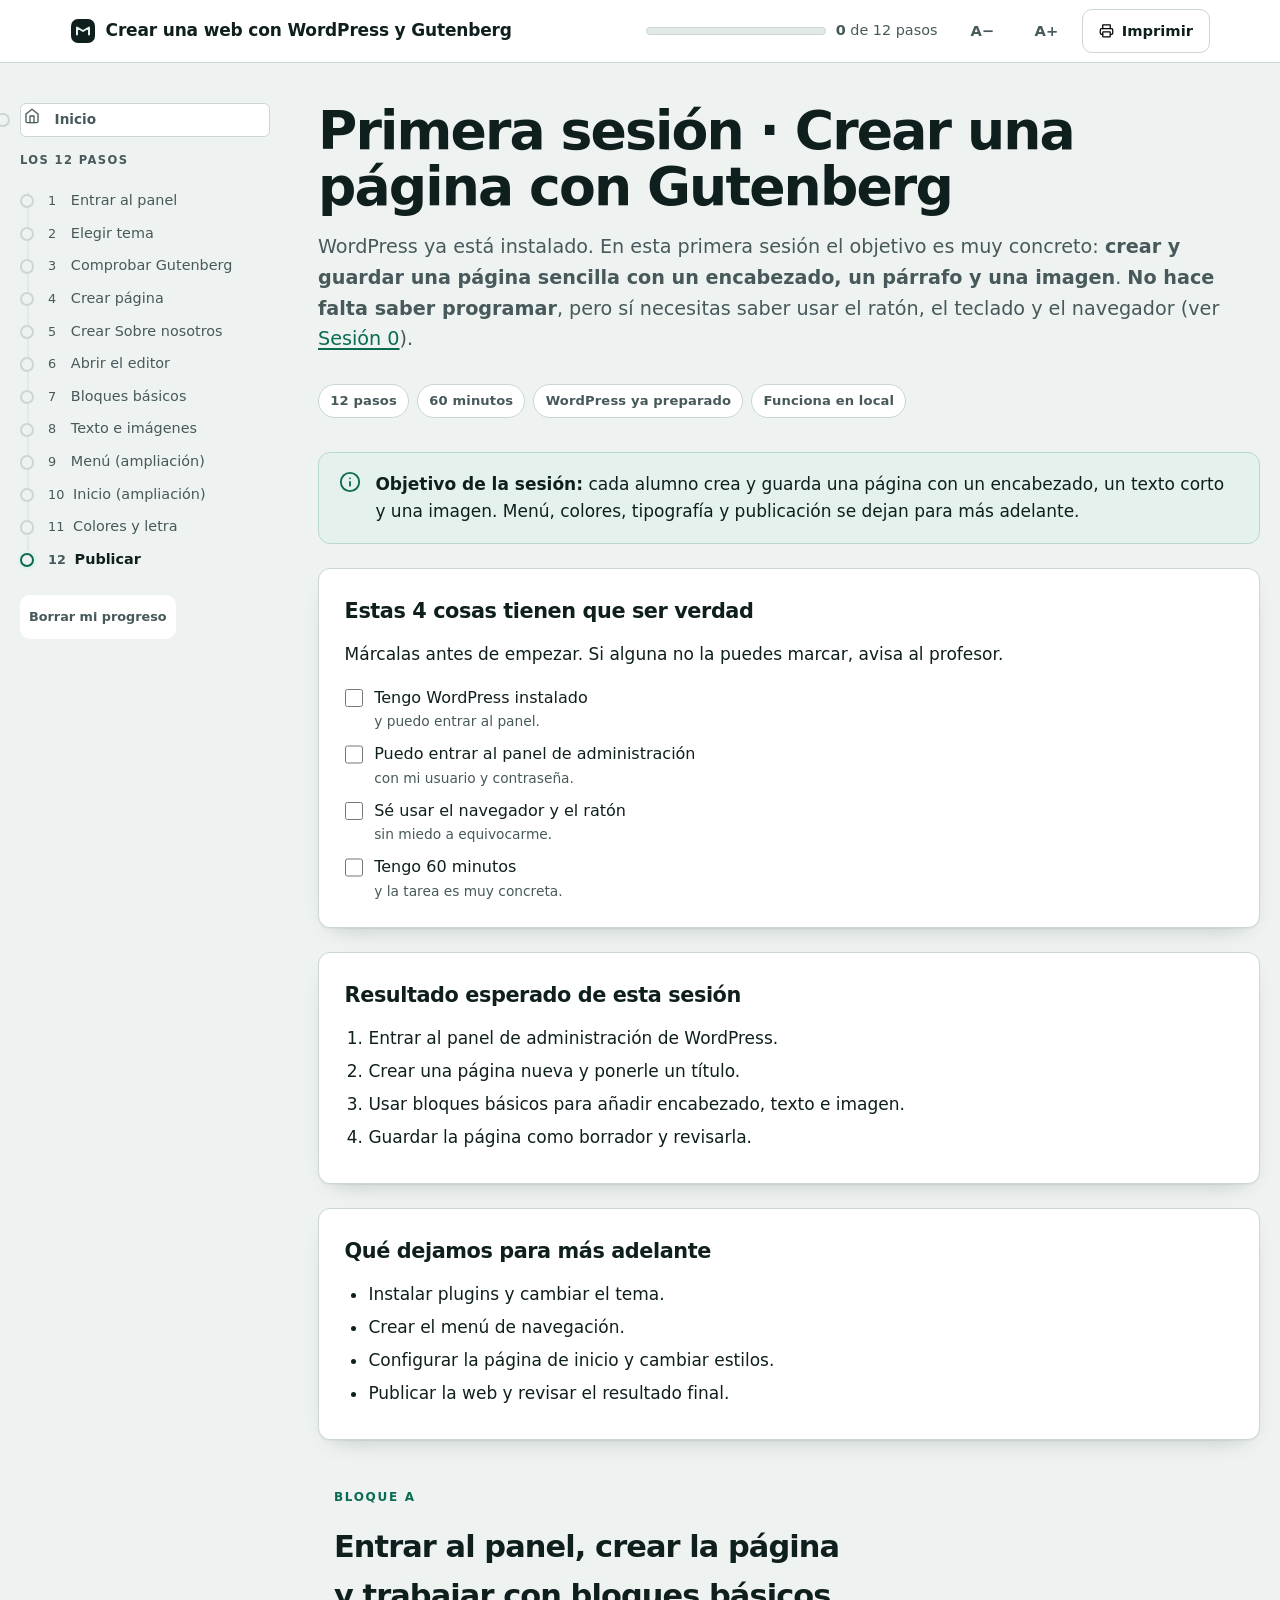
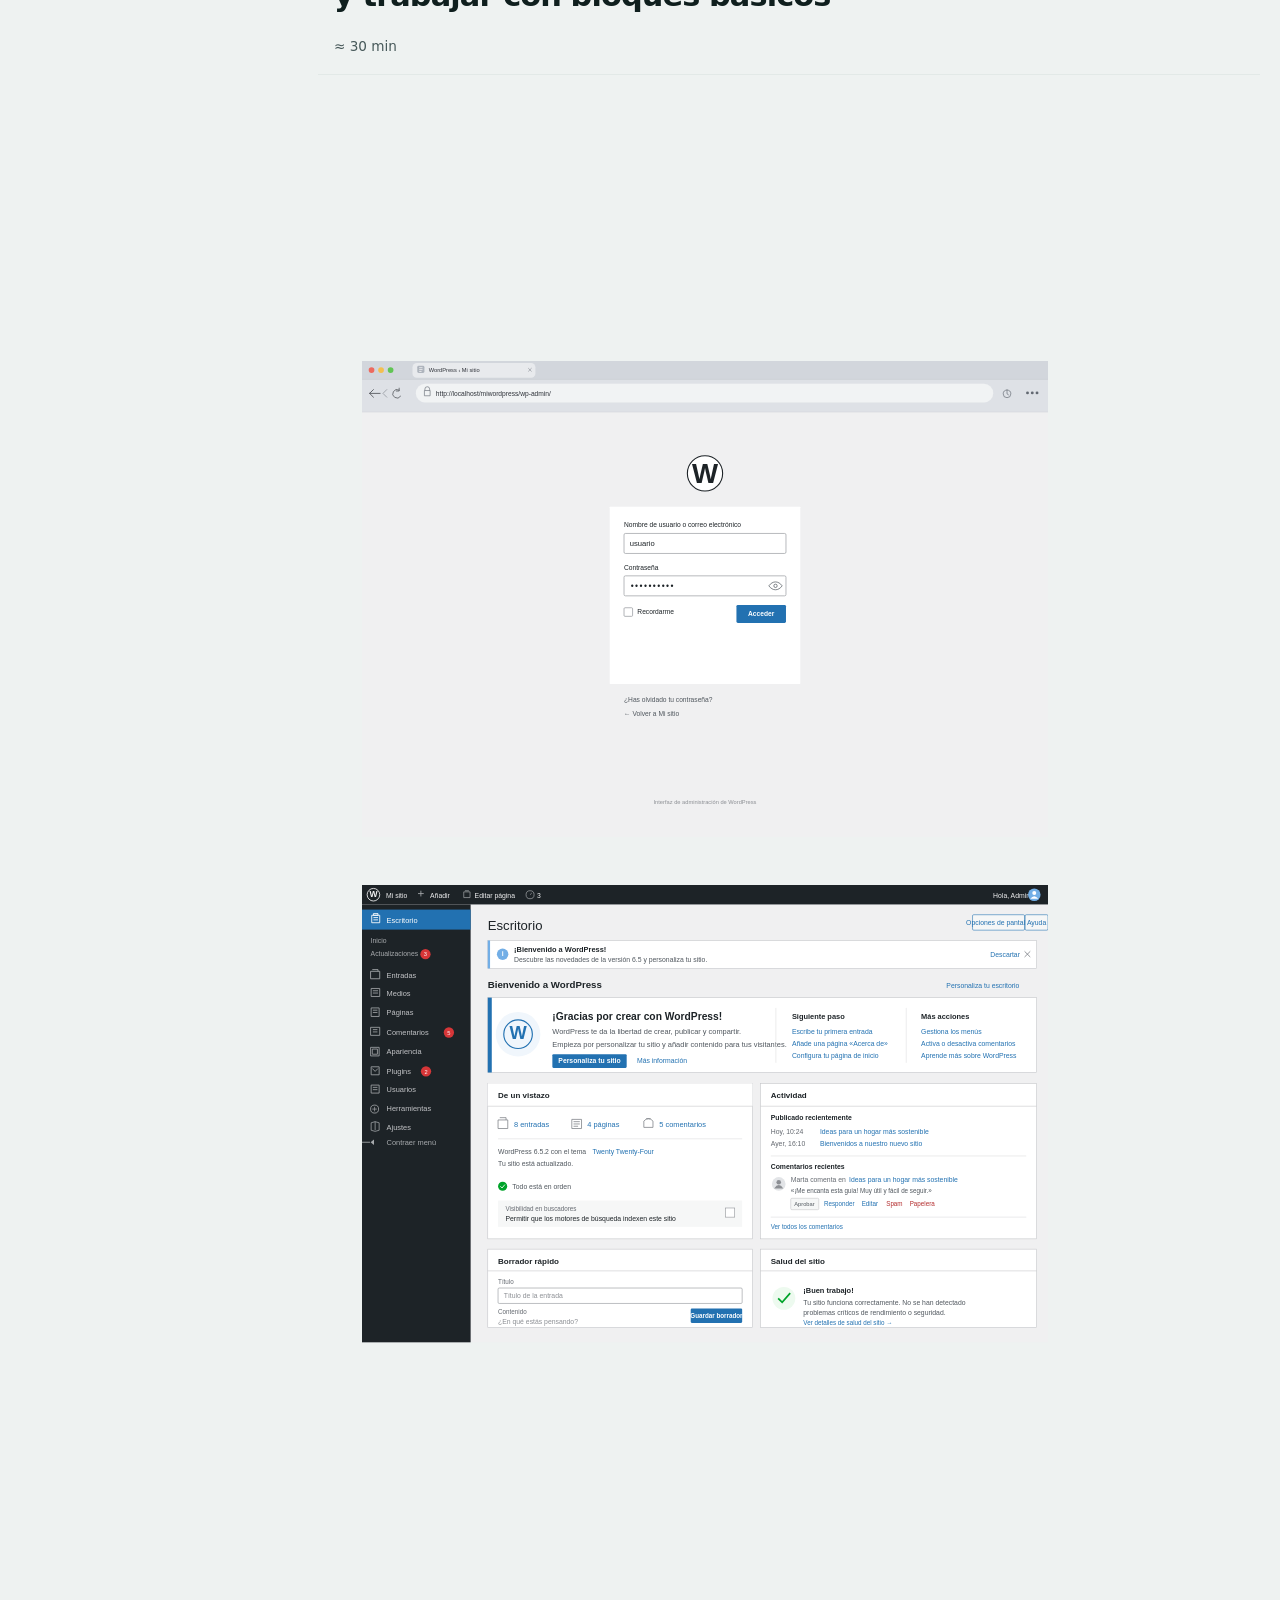
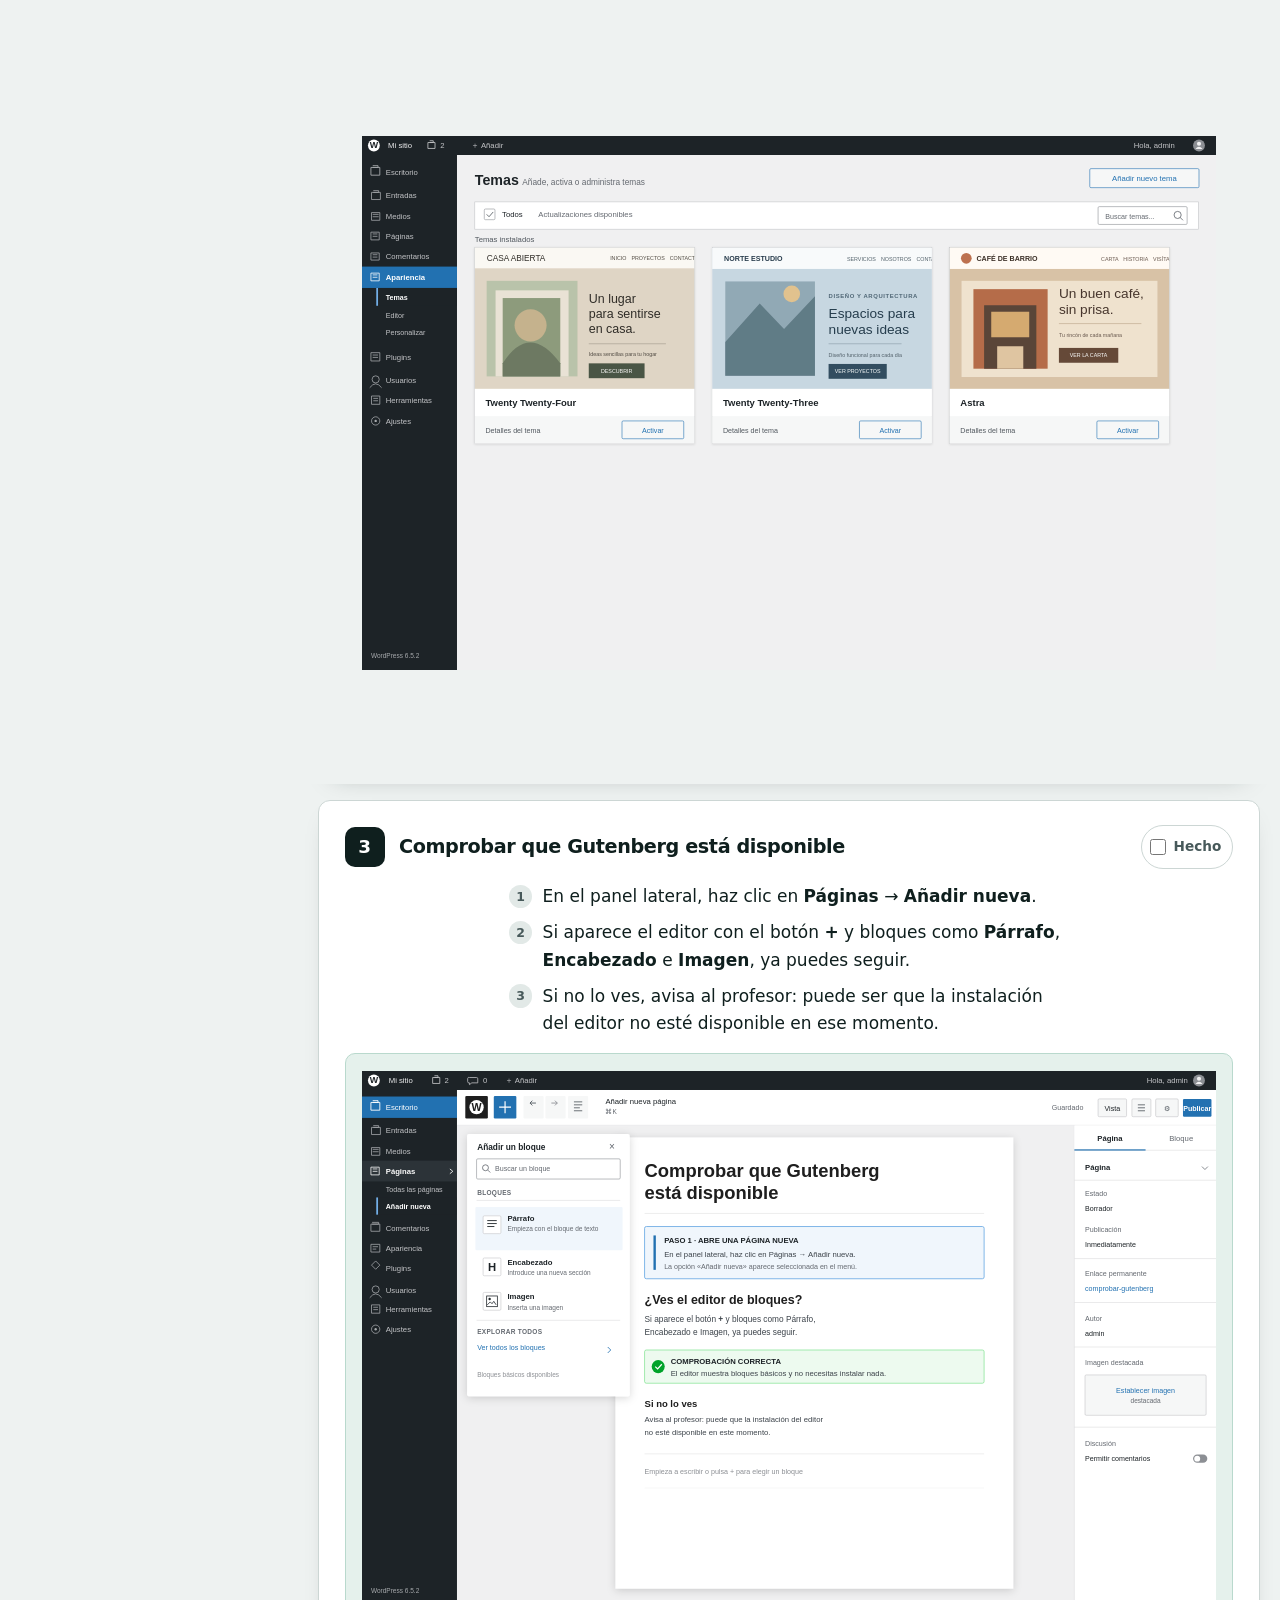
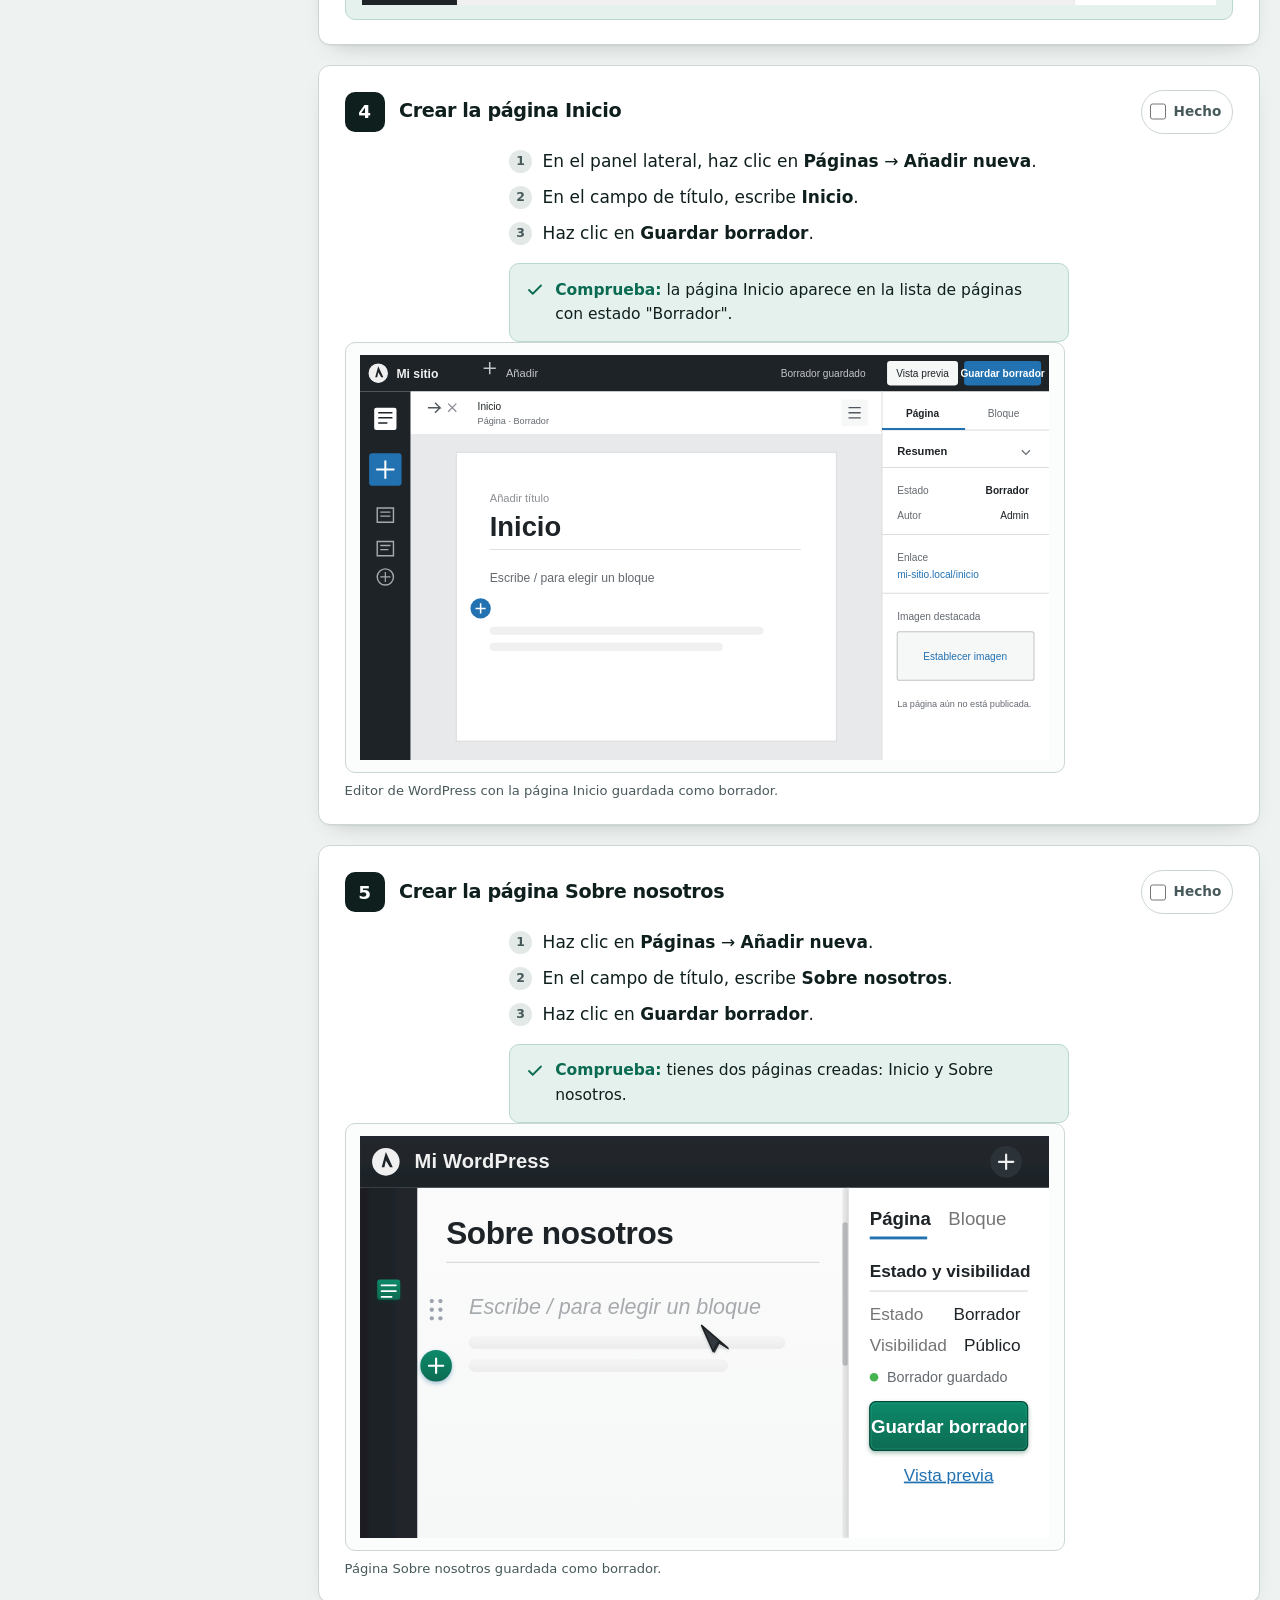
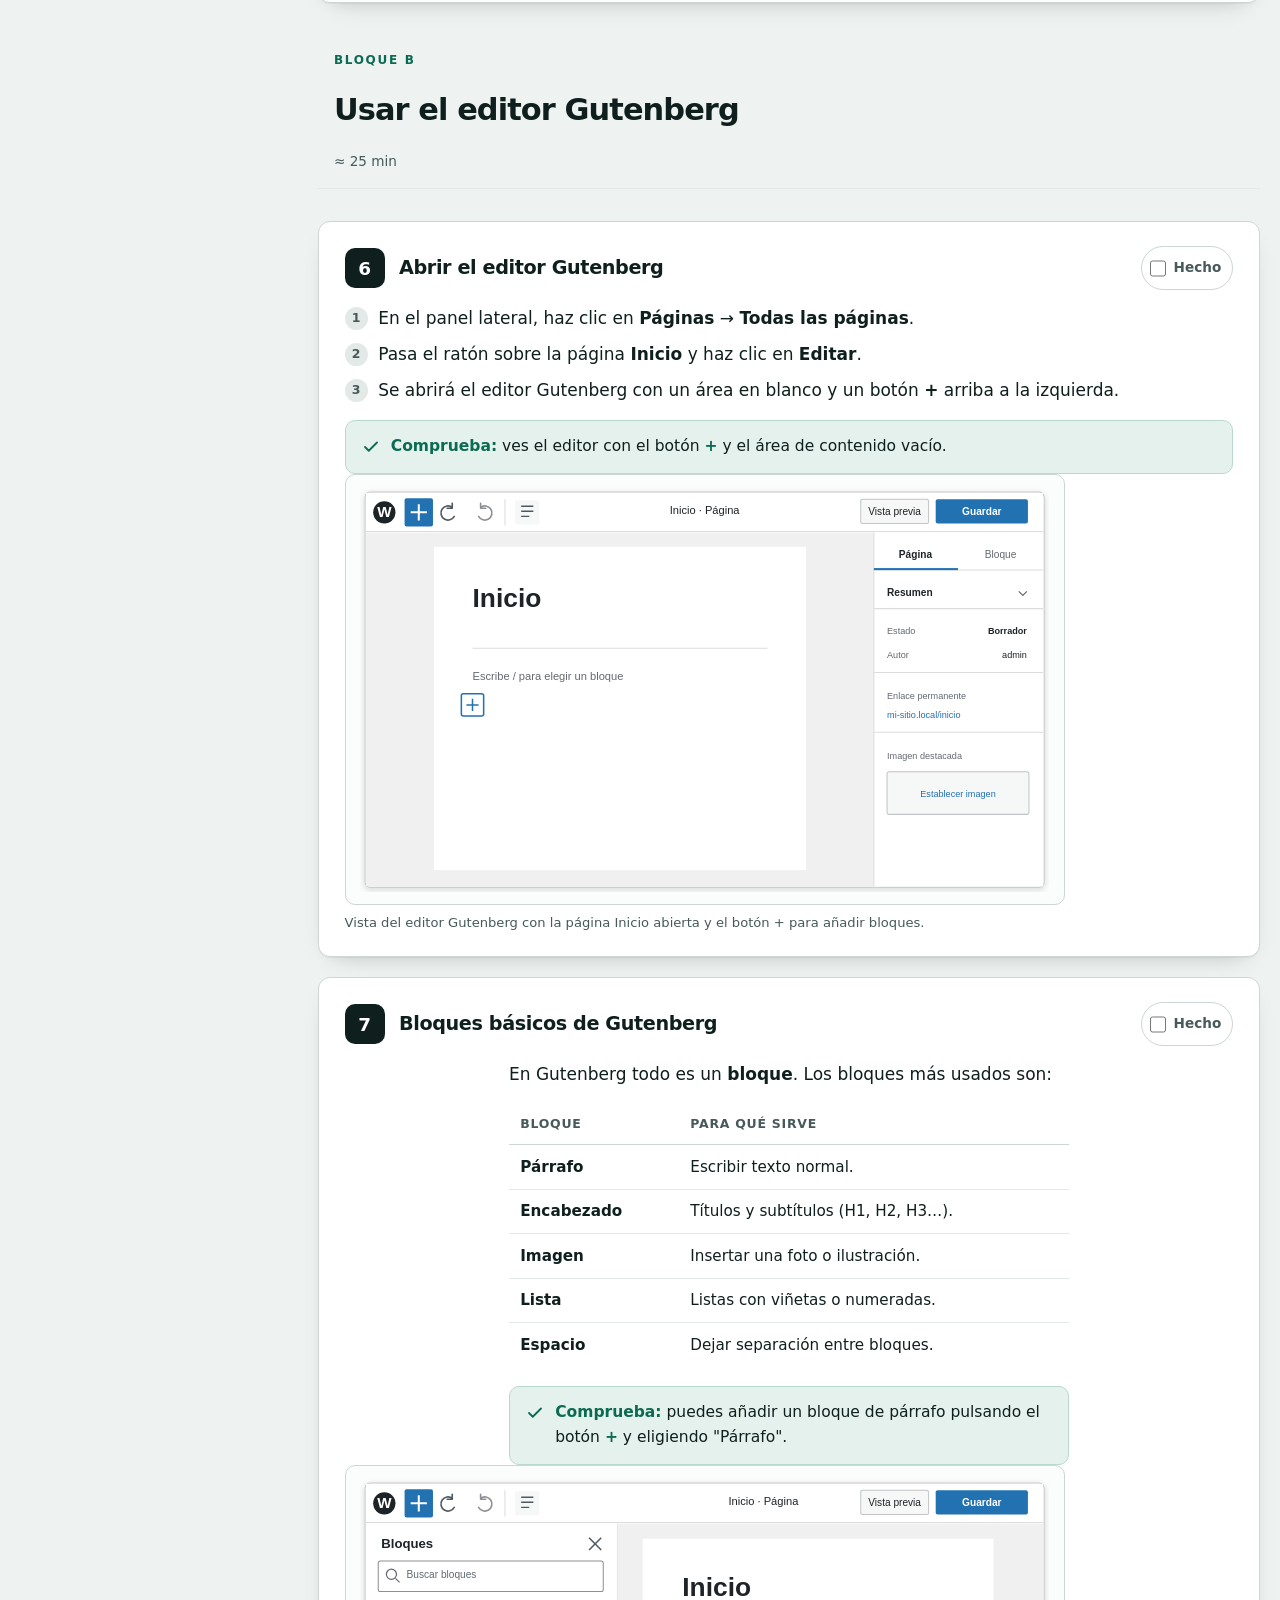
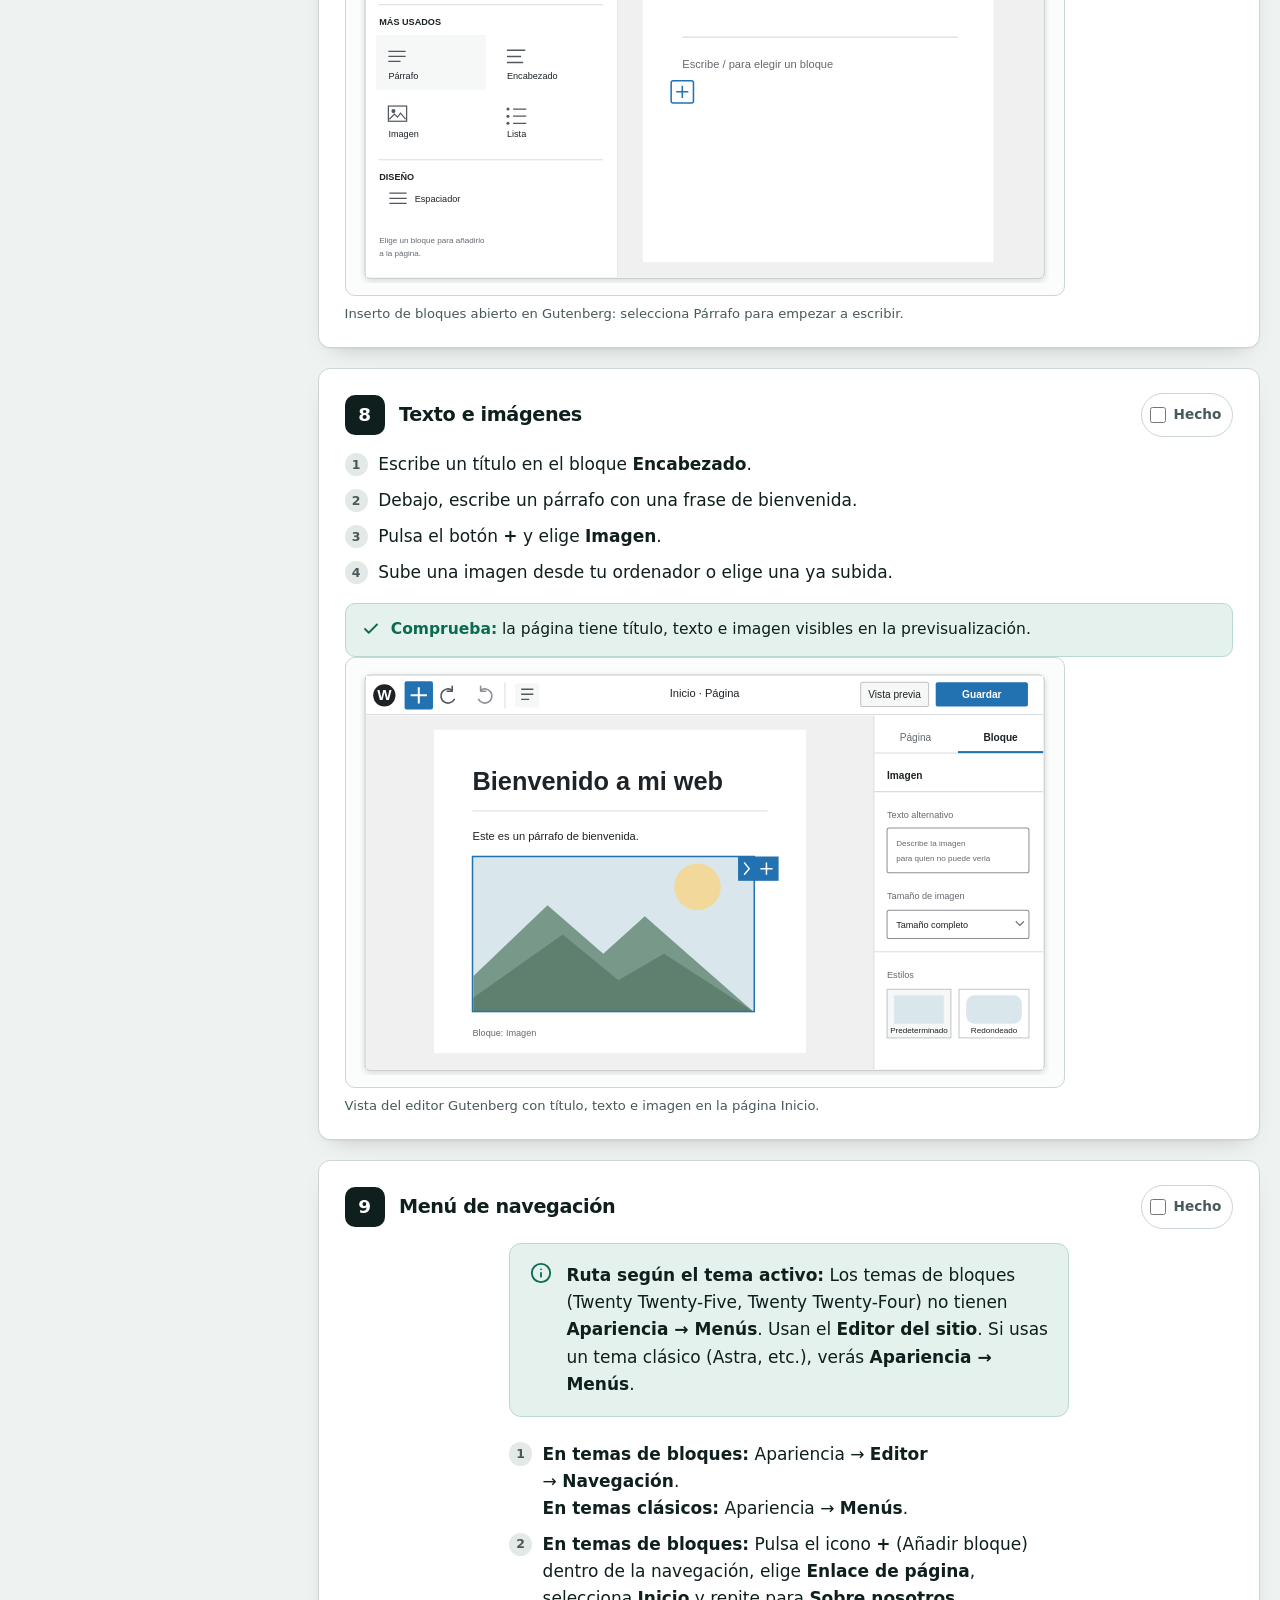
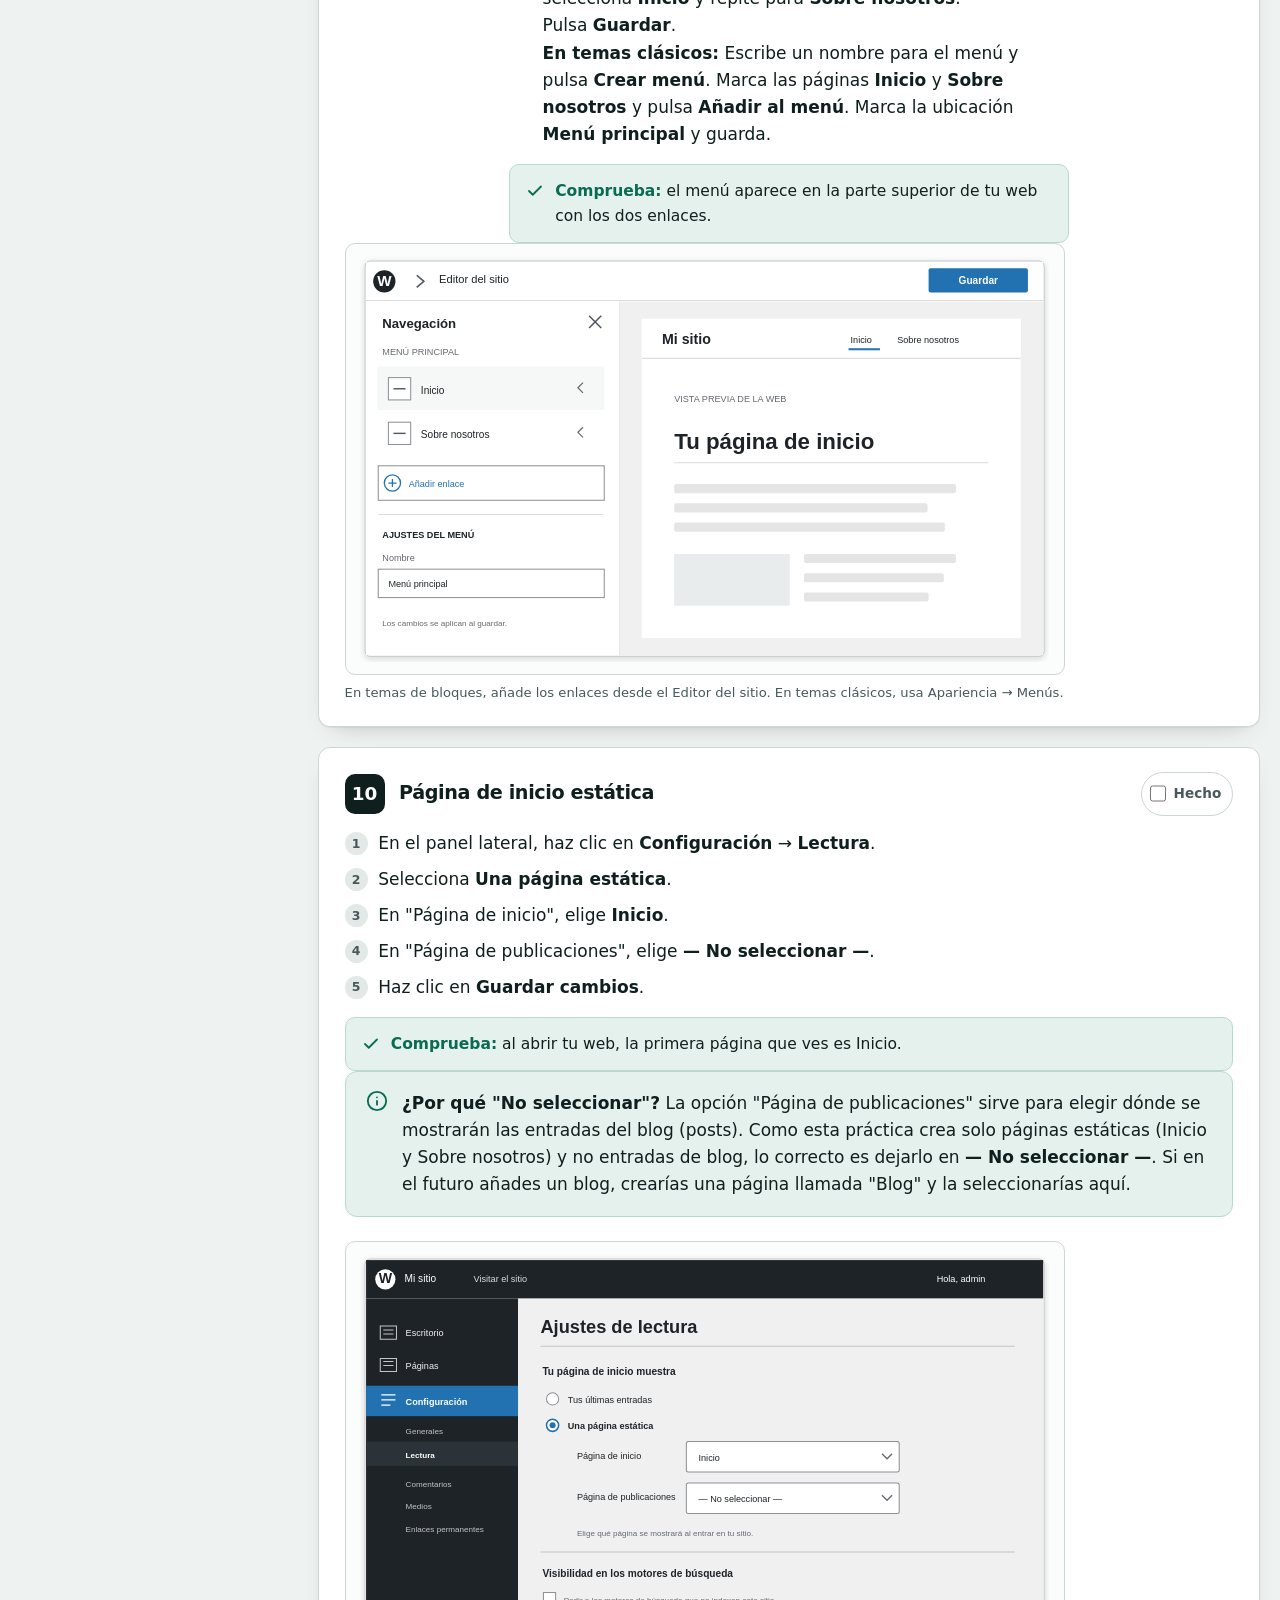
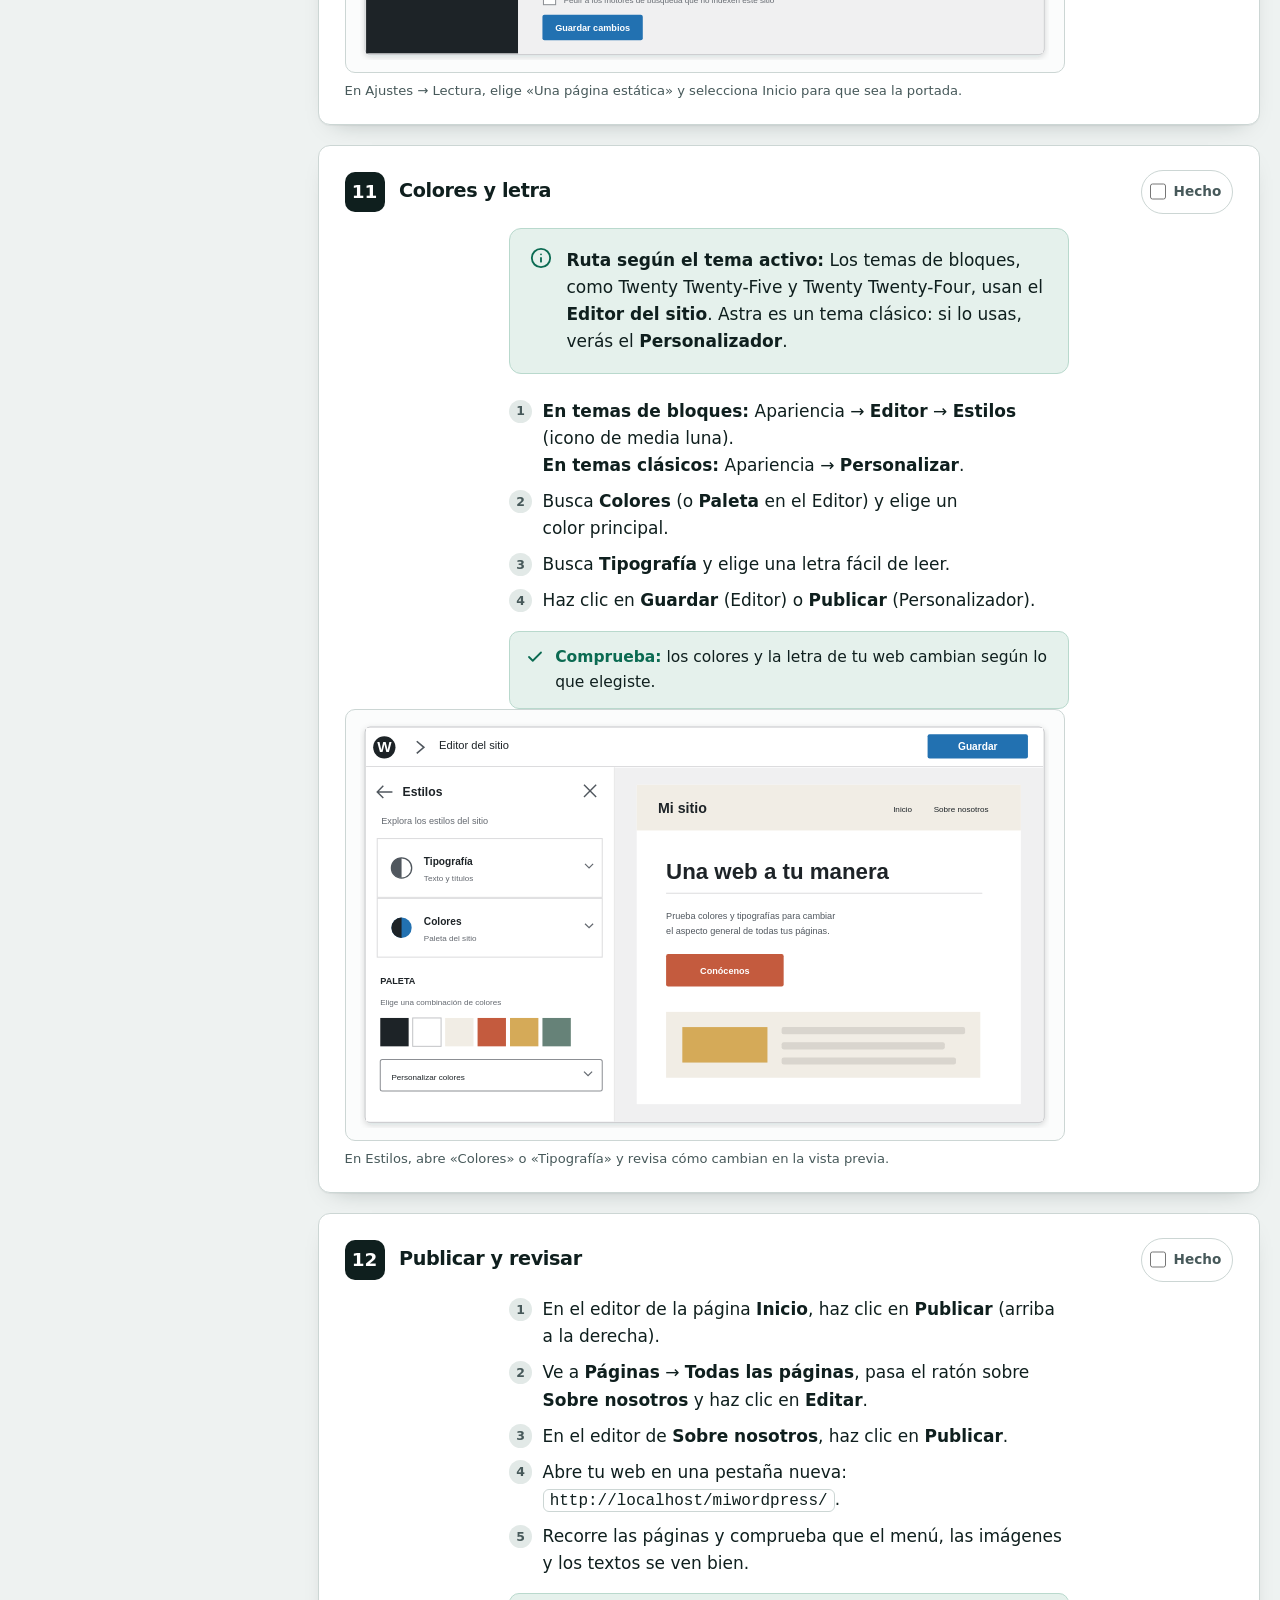
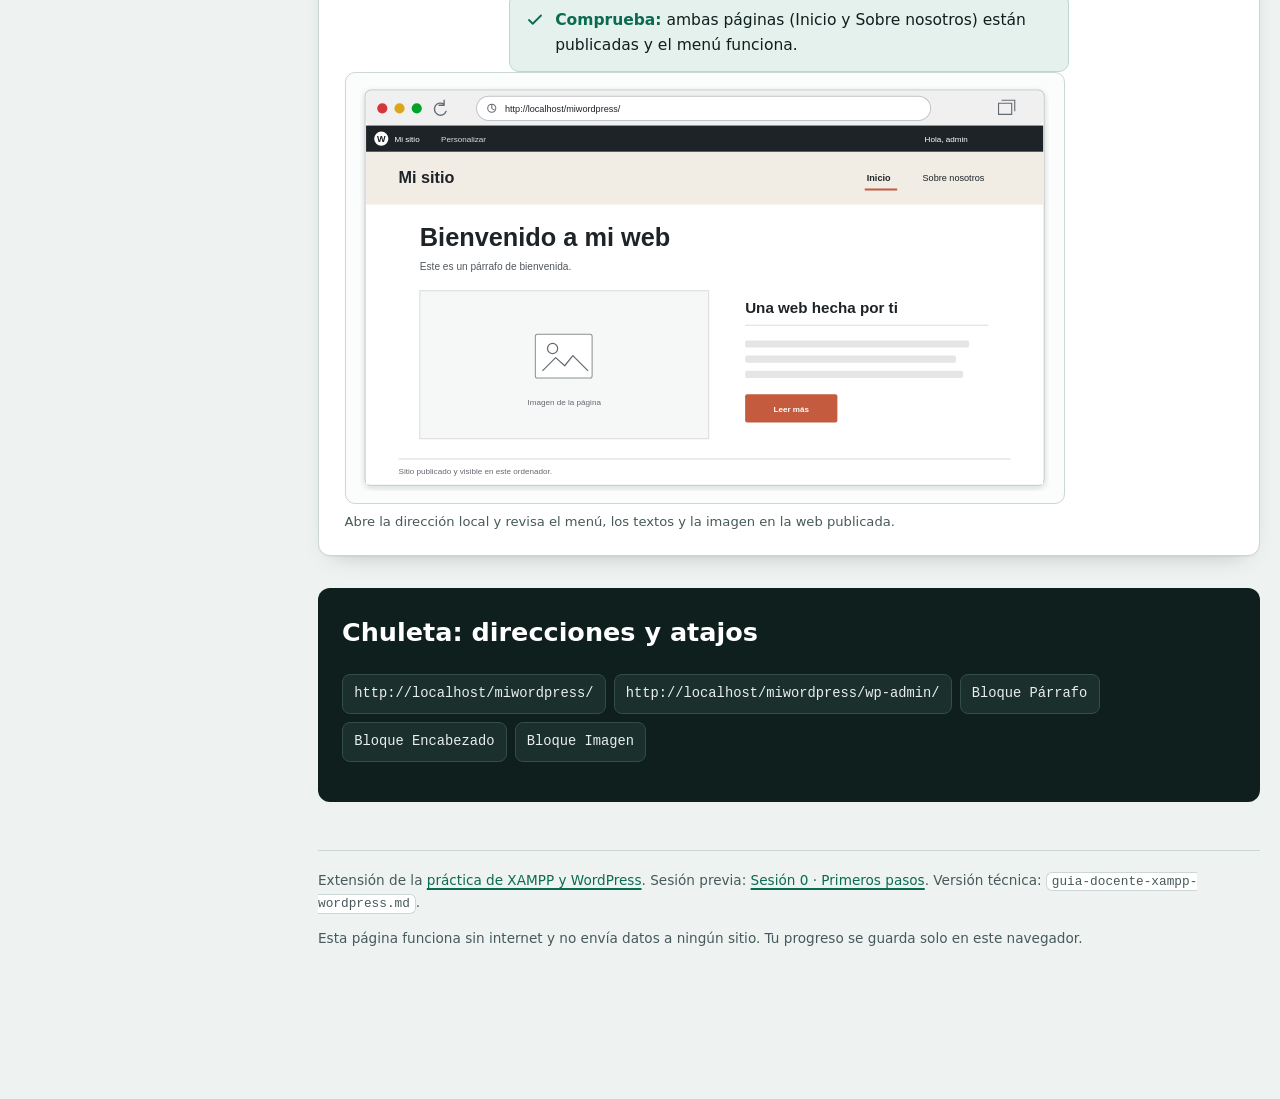
==== commit 1824e8d8: "feat: rediseño del sitio didáctico y correcciones del rail, índice móvil y progreso Incluye el redis" ====
--- a/practica-gutenberg/index.html
+++ b/practica-gutenberg/index.html
@@ -1,4 +1,4 @@
-<!DOCTYPE html>
+﻿<!DOCTYPE html>
 <html lang="es">
 <head>
 <meta charset="utf-8">
@@ -19,7 +19,7 @@
     </div>
     <div class="meter" role="group" aria-label="Progreso de la sesión">
       <div class="meter__track" aria-hidden="true"><div class="meter__fill" id="bar"></div></div>
-      <span><b id="count">0</b> de <span id="total">10</span> pasos</span>
+      <span><b id="count">0</b> de <span id="total">12</span> pasos</span>
     </div>
     <div class="tools">
       <button class="btn btn--quiet noprint" type="button" id="font-minus" aria-label="Reducir el tamaño de la letra">A−</button>
@@ -38,59 +38,100 @@
       <svg width="16" height="16" viewBox="0 0 24 24" fill="none" stroke="currentColor" stroke-width="2" stroke-linecap="round" stroke-linejoin="round" aria-hidden="true"><path d="M3 9l9-7 9 7v11a2 2 0 0 1-2 2H5a2 2 0 0 1-2-2z"/><polyline points="9 22 9 12 15 12 15 22"/></svg>
       Inicio
     </a>
-    <h2>Los 10 pasos</h2>
-    <ol id="rail-list">
+    <h2>Los 12 pasos</h2>
+    <div class="rail__progress">
+      <ol id="rail-list">
+        <li><a href="#paso-1" data-target="1"><span class="n">1</span> Entrar al panel</a></li>
+        <li><a href="#paso-2" data-target="2"><span class="n">2</span> Elegir tema</a></li>
+        <li><a href="#paso-3" data-target="3"><span class="n">3</span> Comprobar Gutenberg</a></li>
+        <li><a href="#paso-4" data-target="4"><span class="n">4</span> Crear página</a></li>
+        <li><a href="#paso-5" data-target="5"><span class="n">5</span> Crear Sobre nosotros</a></li>
+        <li><a href="#paso-6" data-target="6"><span class="n">6</span> Abrir el editor</a></li>
+        <li><a href="#paso-7" data-target="7"><span class="n">7</span> Bloques básicos</a></li>
+        <li><a href="#paso-8" data-target="8"><span class="n">8</span> Texto e imágenes</a></li>
+        <li><a href="#paso-9" data-target="9"><span class="n">9</span> Menú (ampliación)</a></li>
+        <li><a href="#paso-10" data-target="10"><span class="n">10</span> Inicio (ampliación)</a></li>
+        <li><a href="#paso-11" data-target="11"><span class="n">11</span> Colores y letra</a></li>
+        <li><a href="#paso-12" data-target="12"><span class="n">12</span> Publicar</a></li>
+      </ol>
       <div class="rail__fill" id="rail-fill" aria-hidden="true"></div>
-      <li><a href="#paso-1" data-target="1"><span class="n">1</span> Entrar al panel</a></li>
-      <li><a href="#paso-2" data-target="2"><span class="n">2</span> Crear página Inicio</a></li>
-      <li><a href="#paso-3" data-target="3"><span class="n">3</span> Crear página Sobre nosotros</a></li>
-      <li><a href="#paso-4" data-target="4"><span class="n">4</span> Editor Gutenberg</a></li>
-      <li><a href="#paso-5" data-target="5"><span class="n">5</span> Bloques básicos</a></li>
-      <li><a href="#paso-6" data-target="6"><span class="n">6</span> Texto e imágenes</a></li>
-      <li><a href="#paso-7" data-target="7"><span class="n">7</span> Menú de navegación</a></li>
-      <li><a href="#paso-8" data-target="8"><span class="n">8</span> Página de inicio</a></li>
-      <li><a href="#paso-9" data-target="9"><span class="n">9</span> Colores y letra</a></li>
-      <li><a href="#paso-10" data-target="10"><span class="n">10</span> Publicar y revisar</a></li>
-    </ol>
+    </div>
     <p style="margin-top:1.2rem; font-size:.8rem; color:var(--ink-2)">
       <button class="btn btn--quiet" type="button" id="reset" style="font-size:.8rem; padding:.25rem .5rem">Borrar mi progreso</button>
     </p>
   </nav>
 
-  <main id="contenido">
+  <main id="contenido" tabindex="-1">
 
     <section class="hero">
-      <h1>Crear una web con WordPress y Gutenberg</h1>
-      <p class="lead">WordPress ya está instalado. Ahora aprenderás a crear tu propia web usando el editor Gutenberg, paso a paso. <strong>No hace falta saber programar.</strong></p>
+      <h1>Primera sesión · Crear una página con Gutenberg</h1>
+      <p class="lead">WordPress ya está instalado. En esta primera sesión el objetivo es muy concreto: <strong>crear y guardar una página sencilla con un encabezado, un párrafo y una imagen</strong>. <strong>No hace falta saber programar</strong>, pero sí necesitas saber usar el ratón, el teclado y el navegador (ver <a href="../sesion-0/index.html">Sesión 0</a>).</p>
       <ul class="meta">
-        <li data-state>10 pasos</li>
+        <li data-state>12 pasos</li>
         <li>60 minutos</li>
-        <li>Sin requisitos previos</li>
-        <li>Funciona sin internet</li>
+        <li>WordPress ya preparado</li>
+        <li>Funciona en local</li>
       </ul>
+
+      <details class="toc-mobile noprint">
+        <summary>Ver el índice de los 12 pasos</summary>
+        <ol>
+          <li><a href="#paso-1">Entrar al panel</a></li>
+          <li><a href="#paso-2">Elegir tema</a></li>
+          <li><a href="#paso-3">Comprobar Gutenberg</a></li>
+          <li><a href="#paso-4">Crear página</a></li>
+          <li><a href="#paso-5">Crear Sobre nosotros</a></li>
+          <li><a href="#paso-6">Abrir el editor</a></li>
+          <li><a href="#paso-7">Bloques básicos</a></li>
+          <li><a href="#paso-8">Texto e imágenes</a></li>
+          <li><a href="#paso-9">Menú (ampliación)</a></li>
+          <li><a href="#paso-10">Inicio (ampliación)</a></li>
+          <li><a href="#paso-11">Colores y letra</a></li>
+          <li><a href="#paso-12">Publicar</a></li>
+        </ol>
+      </details>
 
       <div class="notice notice--info">
         <img src="../assets/svg/info.svg" width="22" height="22" alt="" aria-hidden="true">
-        <p><strong>¿Ya instalaste WordPress?</strong> Si ya terminaste la <a href="../practica-xampp/index.html">práctica de XAMPP y WordPress</a>, puedes empezar directamente. Si no, termina primero la práctica de instalación.</p>
+        <p><strong>Objetivo de la sesión:</strong> cada alumno crea y guarda una página con un encabezado, un texto corto y una imagen. Menú, colores, tipografía y publicación se dejan para más adelante.</p>
       </div>
 
       <div class="block">
-        <h2>Estas 5 cosas tienen que ser verdad</h2>
+        <h2>Estas 4 cosas tienen que ser verdad</h2>
         <p>Márcalas antes de empezar. Si alguna no la puedes marcar, avisa al profesor.</p>
         <ul class="preflight">
-          <li><input type="checkbox" id="gwpf1"><label for="gwpf1">Tengo WordPress instalado <small>en tu ordenador local.</small></label></li>
-          <li><input type="checkbox" id="gwpf2"><label for="gwpf2">Puedo entrar al panel de administración <small>con tu usuario y contraseña.</small></label></li>
-          <li><input type="checkbox" id="gwpf3"><label for="gwpf3">No me importa equivocarme <small>aquí nada se rompe de verdad.</small></label></li>
-          <li><input type="checkbox" id="gwpf4"><label for="gwpf4">Tengo 60 minutos <small>con un descanso a medio camino.</small></label></li>
-          <li><input type="checkbox" id="gwpf5"><label for="gwpf5">Sé que esto es solo el comienzo <small>después vendrá más contenido.</small></label></li>
+          <li><input type="checkbox" id="gwpf1"><label for="gwpf1">Tengo WordPress instalado <small>y puedo entrar al panel.</small></label></li>
+          <li><input type="checkbox" id="gwpf2"><label for="gwpf2">Puedo entrar al panel de administración <small>con mi usuario y contraseña.</small></label></li>
+          <li><input type="checkbox" id="gwpf3"><label for="gwpf3">Sé usar el navegador y el ratón <small>sin miedo a equivocarme.</small></label></li>
+          <li><input type="checkbox" id="gwpf4"><label for="gwpf4">Tengo 60 minutos <small>y la tarea es muy concreta.</small></label></li>
+        </ul>
+      </div>
+
+      <div class="block">
+        <h2>Resultado esperado de esta sesión</h2>
+        <ol class="outcomes">
+          <li>Entrar al panel de administración de WordPress.</li>
+          <li>Crear una página nueva y ponerle un título.</li>
+          <li>Usar bloques básicos para añadir encabezado, texto e imagen.</li>
+          <li>Guardar la página como borrador y revisarla.</li>
+        </ol>
+      </div>
+
+      <div class="block">
+        <h2>Qué dejamos para más adelante</h2>
+        <ul class="outcomes">
+          <li>Instalar plugins y cambiar el tema.</li>
+          <li>Crear el menú de navegación.</li>
+          <li>Configurar la página de inicio y cambiar estilos.</li>
+          <li>Publicar la web y revisar el resultado final.</li>
         </ul>
       </div>
     </section>
 
     <section class="part" id="parte-a">
       <span class="part__k">Bloque A</span>
-      <h2>Entrar al panel y crear páginas</h2>
-      <span class="part__time">≈ 20 min</span>
+      <h2>Entrar al panel, crear la página y trabajar con bloques básicos</h2>
+      <span class="part__time">≈ 30 min</span>
     </section>
 
     <article class="step step--split" id="paso-1" data-step="1">
@@ -105,36 +146,232 @@
         <li>Escribe tu <strong>usuario</strong> y tu <strong>contraseña</strong>.</li>
         <li>Haz clic en <strong>Acceder</strong>.</li>
       </ol>
-      <div class="check">
-        <svg width="18" height="18" viewBox="0 0 24 24" fill="none" stroke="#0b6b52" stroke-width="2.4" stroke-linecap="round" stroke-linejoin="round" aria-hidden="true"><path d="M20 6 9 17l-5-5"/></svg>
-        <p><strong>Comprueba:</strong> ves el panel lateral izquierdo con opciones como Entradas, Páginas, Apariencia y Plugins.</p>
-      </div>
       <figure class="fig">
-        <div class="svgpad"><svg viewBox="0 0 340 220" role="img" aria-labelledby="wp-t wp-d">
-          <title id="wp-t">Panel de administración de WordPress</title>
-          <desc id="wp-d">Diagrama del panel lateral izquierdo con Entradas, Páginas, Medios, Apariencia, Plugins y Usuarios.</desc>
-          <g font-family="Consolas, monospace" font-size="10">
-            <rect x="4" y="4" width="332" height="212" rx="8" fill="#e5f1ec" stroke="#0b6b52" stroke-width="2"/>
-            <text x="16" y="24" font-family="Segoe UI, sans-serif" font-size="11" font-weight="700" fill="#0b6b52">Panel de administración</text>
-            <text x="16" y="48" fill="#0f1f1e">▾ Entradas</text>
-            <text x="28" y="66" fill="#47595a">├ Todas las entradas</text>
-            <text x="28" y="84" fill="#47595a">├ Añadir nueva</text>
-            <text x="16" y="102" fill="#0f1f1e">▾ Páginas</text>
-            <text x="28" y="120" fill="#47595a">├ Todas las páginas</text>
-            <text x="28" y="138" fill="#47595a">└ Añadir nueva</text>
-            <text x="16" y="156" fill="#0f1f1e">▾ Apariencia</text>
-            <text x="28" y="174" fill="#47595a">├ Temas</text>
-            <text x="28" y="192" fill="#47595a">└ Menús</text>
-            <text x="160" y="48" fill="#0f1f1e">▾ Plugins</text>
-            <text x="172" y="66" fill="#47595a">├ Plugins instalados</text>
-            <text x="172" y="84" fill="#47595a">└ Añadir nuevo</text>
-            <text x="160" y="102" fill="#0f1f1e">▾ Usuarios</text>
-            <text x="172" y="120" fill="#47595a">├ Todos los usuarios</text>
-            <text x="172" y="138" fill="#47595a">└ Añadir nuevo</text>
-            <text x="160" y="156" fill="#0f1f1e">▾ Herramientas</text>
-            <text x="172" y="174" fill="#47595a">└ Ajustes</text>
+      <div class="check check--illustration">
+        <svg xmlns="http://www.w3.org/2000/svg" width="1440" height="1000" viewBox="0 0 1440 1000" role="img" aria-labelledby="acceso-titulo acceso-descripcion">
+          <title id="acceso-titulo">Pantalla de acceso al panel de WordPress</title>
+          <desc id="acceso-descripcion">Formulario de acceso de WordPress en el navegador, con los campos de nombre de usuario, contraseña y botón de acceso.</desc>
+          <rect width="1440" height="1000" fill="#f0f0f1"/>
+
+          <!-- Navegador -->
+          <rect width="1440" height="108" fill="#dee1e6"/>
+          <rect width="1440" height="39" fill="#d2d6dc"/>
+          <path d="M0 38.5h1440" stroke="#c3c7ce"/>
+          <circle cx="20" cy="19" r="6" fill="#ed6a5e"/>
+          <circle cx="40" cy="19" r="6" fill="#f4bf4f"/>
+          <circle cx="60" cy="19" r="6" fill="#61c554"/>
+          <rect x="106" y="4" width="258" height="31" rx="9" fill="#e8eaed"/>
+          <rect x="116" y="10" width="15" height="15" rx="3" fill="#aeb4bd"/>
+          <path d="M120 14h7M120 18h7M120 22h5" stroke="#fff" stroke-width="1.4"/>
+          <text x="140" y="24" font-family="Arial, sans-serif" font-size="12" fill="#30343b">WordPress ‹ Mi sitio</text>
+          <path d="M349 15l7 7m0-7l-7 7" stroke="#8b9098" stroke-width="1.4"/>
+          <path d="M16 68h22M16 68l8-8M16 68l8 8" fill="none" stroke="#5f6368" stroke-width="2" stroke-linecap="round" stroke-linejoin="round"/>
+          <path d="M52 60l-8 8 8 8" fill="none" stroke="#a0a4aa" stroke-width="2" stroke-linecap="round" stroke-linejoin="round"/>
+          <path d="M78 61a9 9 0 1 0 3 13M78 57v6h-6" fill="none" stroke="#5f6368" stroke-width="1.8" stroke-linecap="round" stroke-linejoin="round"/>
+          <rect x="113" y="48" width="1212" height="39" rx="19.5" fill="#f1f3f4"/>
+          <path d="M132 62v-3a5 5 0 0 1 10 0v3m-11 0h12v11h-12z" fill="none" stroke="#6c727a" stroke-width="1.4" stroke-linejoin="round"/>
+          <text x="155" y="73" font-family="Arial, sans-serif" font-size="14" fill="#30343b">http://localhost/miwordpress/wp-admin/</text>
+          <path d="M1354 61a8 8 0 1 0 8 8 8 8 0 0 0-8-8zm0 3v5l3 2" fill="none" stroke="#626871" stroke-width="1.4" stroke-linecap="round"/>
+          <circle cx="1397" cy="67" r="3" fill="#626871"/>
+          <circle cx="1407" cy="67" r="3" fill="#626871"/>
+          <circle cx="1417" cy="67" r="3" fill="#626871"/>
+          <path d="M0 107.5h1440" stroke="#c5c8ce"/>
+
+          <!-- Página de inicio de sesión -->
+          <rect y="108" width="1440" height="892" fill="#f0f0f1"/>
+          <g transform="translate(720 236)">
+            <circle r="37" fill="#fff" stroke="#1d2327" stroke-width="2.3"/>
+            <text x="0" y="21" text-anchor="middle" font-family="Georgia, 'Times New Roman', serif" font-size="58" font-weight="bold" fill="#1d2327">W</text>
           </g>
-        </svg></div>
+
+          <rect x="520" y="306" width="400" height="372" rx="1" fill="#fff"/>
+          <text x="550" y="349" font-family="Arial, sans-serif" font-size="14" fill="#1d2327">Nombre de usuario o correo electrónico</text>
+          <rect x="550" y="362" width="340" height="42" rx="3" fill="#fff" stroke="#8c8f94" stroke-width="1.3"/>
+          <text x="562" y="389" font-family="Arial, sans-serif" font-size="16" fill="#1d2327">usuario</text>
+
+          <text x="550" y="438" font-family="Arial, sans-serif" font-size="14" fill="#1d2327">Contraseña</text>
+          <rect x="550" y="451" width="340" height="42" rx="3" fill="#fff" stroke="#8c8f94" stroke-width="1.3"/>
+          <text x="564" y="478" font-family="Arial, sans-serif" font-size="18" letter-spacing="3" fill="#1d2327">••••••••••</text>
+          <path d="M854 472c8-11 20-11 28 0-8 11-20 11-28 0z" fill="none" stroke="#50575e" stroke-width="1.5"/>
+          <circle cx="868" cy="472" r="3.5" fill="none" stroke="#50575e" stroke-width="1.5"/>
+
+          <rect x="550" y="518" width="18" height="18" rx="2" fill="#fff" stroke="#8c8f94" stroke-width="1.4"/>
+          <text x="578" y="532" font-family="Arial, sans-serif" font-size="14" fill="#1d2327">Recordarme</text>
+          <rect x="786" y="512" width="104" height="38" rx="3" fill="#2271b1"/>
+          <text x="838" y="536" text-anchor="middle" font-family="Arial, sans-serif" font-size="14" font-weight="600" fill="#fff">Acceder</text>
+
+          <text x="550" y="716" font-family="Arial, sans-serif" font-size="14" fill="#50575e">¿Has olvidado tu contraseña?</text>
+          <text x="550" y="746" font-family="Arial, sans-serif" font-size="14" fill="#50575e">← Volver a Mi sitio</text>
+
+          <text x="720" y="930" text-anchor="middle" font-family="Arial, sans-serif" font-size="12" fill="#8c8f94">Interfaz de administración de WordPress</text>
+        </svg>
+      </div>
+      <div class="check check--illustration">
+        <svg xmlns="http://www.w3.org/2000/svg" width="1200" height="800" viewBox="0 0 1200 800" role="img" aria-labelledby="escritorio-titulo escritorio-descripcion">
+          <title id="escritorio-titulo">Escritorio del panel de WordPress</title>
+          <desc id="escritorio-descripcion">Panel de administración de WordPress con el menú lateral, resumen del sitio, comentarios, borrador rápido y estado de salud.</desc>
+          <rect width="1200" height="800" fill="#f0f0f1"/>
+          <rect width="1200" height="34" fill="#1d2327"/>
+          <circle cx="20" cy="17" r="11" fill="none" stroke="#f0f0f1" stroke-width="1.5"/>
+          <text x="20" y="21" text-anchor="middle" font-family="Georgia,serif" font-size="15" font-weight="bold" fill="#f0f0f1">W</text>
+          <text x="42" y="22" font-family="Arial,sans-serif" font-size="12" fill="#f0f0f1">Mi sitio</text>
+          <path d="M98 15h10m-5-5v10" stroke="#a7aaad" stroke-width="1.5"/>
+          <text x="119" y="22" font-family="Arial,sans-serif" font-size="12" fill="#f0f0f1">Añadir</text>
+          <path d="M178 12h11v10h-11zM180 10h7" fill="none" stroke="#a7aaad" stroke-width="1.2"/>
+          <text x="197" y="22" font-family="Arial,sans-serif" font-size="12" fill="#f0f0f1">Editar página</text>
+          <circle cx="294" cy="17" r="7" fill="none" stroke="#a7aaad" stroke-width="1.2"/>
+          <path d="M294 17l3-3" stroke="#a7aaad" stroke-width="1.2"/>
+          <text x="306" y="22" font-family="Arial,sans-serif" font-size="12" fill="#f0f0f1">3</text>
+          <text x="1104" y="22" font-family="Arial,sans-serif" font-size="12" fill="#f0f0f1">Hola, Admin</text>
+          <circle cx="1176" cy="17" r="11" fill="#72aee6"/>
+          <circle cx="1176" cy="14" r="3.5" fill="#fff"/>
+          <path d="M1169 24q7-9 14 0" fill="#fff"/>
+          
+          <rect x="0" y="34" width="190" height="766" fill="#1d2327"/>
+          <rect x="0" y="43" width="190" height="35" fill="#2271b1"/>
+          <path d="M17 53h14v13H17zM20 50h8v3h-8zM20 57h8M20 61h8" fill="none" stroke="#fff" stroke-width="1.5"/>
+          <text x="43" y="66" font-family="Arial,sans-serif" font-size="13" fill="#fff">Escritorio</text>
+          <text x="15" y="101" font-family="Arial,sans-serif" font-size="12" fill="#a7aaad">Inicio</text>
+          <text x="15" y="125" font-family="Arial,sans-serif" font-size="12" fill="#a7aaad">Actualizaciones</text>
+          <circle cx="111" cy="121" r="9" fill="#d63638"/>
+          <text x="111" y="125" text-anchor="middle" font-family="Arial,sans-serif" font-size="10" fill="#fff">3</text>
+          
+          <path d="M15 151h16v13H15zM18 148h10v3" fill="none" stroke="#a7aaad" stroke-width="1.5"/>
+          <text x="43" y="162" font-family="Arial,sans-serif" font-size="13" fill="#c3c4c7">Entradas</text>
+          <path d="M16 181h15v14H16zM19 185h9M19 189h9" fill="none" stroke="#a7aaad" stroke-width="1.4"/>
+          <text x="43" y="194" font-family="Arial,sans-serif" font-size="13" fill="#c3c4c7">Medios</text>
+          <path d="M16 215h14v15H16zM19 219h8M19 223h8" fill="none" stroke="#a7aaad" stroke-width="1.4"/>
+          <text x="43" y="228" font-family="Arial,sans-serif" font-size="13" fill="#c3c4c7">Páginas</text>
+          <path d="M15 249h16v14H15zM19 253h8M19 257h8" fill="none" stroke="#a7aaad" stroke-width="1.4"/>
+          <text x="43" y="262" font-family="Arial,sans-serif" font-size="13" fill="#c3c4c7">Comentarios</text>
+          <circle cx="152" cy="258" r="9" fill="#d63638"/>
+          <text x="152" y="262" text-anchor="middle" font-family="Arial,sans-serif" font-size="10" fill="#fff">5</text>
+          <path d="M15 284h15v15H15zM18 287h9v9h-9z" fill="none" stroke="#a7aaad" stroke-width="1.4"/>
+          <text x="43" y="296" font-family="Arial,sans-serif" font-size="13" fill="#c3c4c7">Apariencia</text>
+          <path d="M16 318h14v14H16zM18 321l5 5 5-5" fill="none" stroke="#a7aaad" stroke-width="1.4"/>
+          <text x="43" y="330" font-family="Arial,sans-serif" font-size="13" fill="#c3c4c7">Plugins</text>
+          <circle cx="112" cy="326" r="9" fill="#d63638"/>
+          <text x="112" y="330" text-anchor="middle" font-family="Arial,sans-serif" font-size="10" fill="#fff">2</text>
+          <path d="M16 350h14v14H16zM19 354h8M19 358h8" fill="none" stroke="#a7aaad" stroke-width="1.4"/>
+          <text x="43" y="362" font-family="Arial,sans-serif" font-size="13" fill="#c3c4c7">Usuarios</text>
+          <circle cx="22" cy="392" r="7" fill="none" stroke="#a7aaad" stroke-width="1.4"/>
+          <path d="M22 388v8M18 392h8" stroke="#a7aaad" stroke-width="1.2"/>
+          <text x="43" y="396" font-family="Arial,sans-serif" font-size="13" fill="#c3c4c7">Herramientas</text>
+          <path d="M16 416l7-2 7 2v13l-7 2-7-2zM23 414v15" fill="none" stroke="#a7aaad" stroke-width="1.3"/>
+          <text x="43" y="429" font-family="Arial,sans-serif" font-size="13" fill="#c3c4c7">Ajustes</text>
+          <path d="M0 450h14" stroke="#a7aaad" stroke-width="1.5"/>
+          <path d="M15 450l6-5v10z" fill="#a7aaad"/>
+          <text x="43" y="454" font-family="Arial,sans-serif" font-size="13" fill="#a7aaad">Contraer menú</text>
+
+          <text x="220" y="78" font-family="Arial,sans-serif" font-size="23" fill="#1d2327">Escritorio</text>
+          <rect x="1068" y="52" width="91" height="27" rx="2" fill="#f6f7f7" stroke="#2271b1"/>
+          <text x="1113" y="70" text-anchor="middle" font-family="Arial,sans-serif" font-size="12" fill="#2271b1">Opciones de pantalla</text>
+          <rect x="1062" y="52" width="94" height="27" fill="none"/>
+          <rect x="1160" y="52" width="40" height="27" rx="2" fill="#f6f7f7" stroke="#2271b1"/>
+          <text x="1180" y="70" text-anchor="middle" font-family="Arial,sans-serif" font-size="12" fill="#2271b1">Ayuda</text>
+
+          <rect x="220" y="97" width="960" height="49" fill="#fff" stroke="#c3c4c7"/>
+          <rect x="220" y="97" width="4" height="49" fill="#72aee6"/>
+          <circle cx="246" cy="121" r="10" fill="#72aee6"/>
+          <text x="246" y="125" text-anchor="middle" font-family="Arial,sans-serif" font-size="12" font-weight="bold" fill="#fff">i</text>
+          <text x="266" y="117" font-family="Arial,sans-serif" font-size="13" font-weight="bold" fill="#1d2327">¡Bienvenido a WordPress!</text>
+          <text x="266" y="135" font-family="Arial,sans-serif" font-size="12" fill="#50575e">Descubre las novedades de la versión 6.5 y personaliza tu sitio.</text>
+          <text x="1125" y="126" text-anchor="middle" font-family="Arial,sans-serif" font-size="12" fill="#2271b1">Descartar</text>
+          <path d="M1159 116l10 10m0-10l-10 10" stroke="#787c82" stroke-width="1.4"/>
+
+          <text x="220" y="180" font-family="Arial,sans-serif" font-size="17" font-weight="600" fill="#1d2327">Bienvenido a WordPress</text>
+          <text x="1150" y="180" text-anchor="end" font-family="Arial,sans-serif" font-size="12" fill="#2271b1">Personaliza tu escritorio</text>
+          
+          <rect x="220" y="197" width="960" height="131" fill="#fff" stroke="#c3c4c7"/>
+          <rect x="220" y="197" width="7" height="131" fill="#2271b1"/>
+          <circle cx="273" cy="261" r="39" fill="#f0f6fc"/>
+          <circle cx="273" cy="261" r="25" fill="none" stroke="#2271b1" stroke-width="2"/>
+          <text x="273" y="270" text-anchor="middle" font-family="Georgia,serif" font-size="32" font-weight="bold" fill="#2271b1">W</text>
+          <text x="333" y="236" font-family="Arial,sans-serif" font-size="18" font-weight="600" fill="#1d2327">¡Gracias por crear con WordPress!</text>
+          <text x="333" y="261" font-family="Arial,sans-serif" font-size="13" fill="#50575e">WordPress te da la libertad de crear, publicar y compartir.</text>
+          <text x="333" y="283" font-family="Arial,sans-serif" font-size="13" fill="#50575e">Empieza por personalizar tu sitio y añadir contenido para tus visitantes.</text>
+          <rect x="333" y="296" width="130" height="24" rx="2" fill="#2271b1"/>
+          <text x="398" y="312" text-anchor="middle" font-family="Arial,sans-serif" font-size="12" font-weight="600" fill="#fff">Personaliza tu sitio</text>
+          <text x="481" y="312" font-family="Arial,sans-serif" font-size="12" fill="#2271b1">Más información</text>
+          <path d="M724 215v96M952 215v96" stroke="#dcdcde"/>
+          <text x="752" y="235" font-family="Arial,sans-serif" font-size="13" font-weight="600" fill="#1d2327">Siguiente paso</text>
+          <text x="752" y="260" font-family="Arial,sans-serif" font-size="12" fill="#2271b1">Escribe tu primera entrada</text>
+          <text x="752" y="281" font-family="Arial,sans-serif" font-size="12" fill="#2271b1">Añade una página «Acerca de»</text>
+          <text x="752" y="302" font-family="Arial,sans-serif" font-size="12" fill="#2271b1">Configura tu página de inicio</text>
+          <text x="978" y="235" font-family="Arial,sans-serif" font-size="13" font-weight="600" fill="#1d2327">Más acciones</text>
+          <text x="978" y="260" font-family="Arial,sans-serif" font-size="12" fill="#2271b1">Gestiona los menús</text>
+          <text x="978" y="281" font-family="Arial,sans-serif" font-size="12" fill="#2271b1">Activa o desactiva comentarios</text>
+          <text x="978" y="302" font-family="Arial,sans-serif" font-size="12" fill="#2271b1">Aprende más sobre WordPress</text>
+
+          <rect x="220" y="347" width="463" height="272" fill="#fff" stroke="#c3c4c7"/>
+          <rect x="220" y="347" width="463" height="40" fill="#fff"/>
+          <text x="238" y="373" font-family="Arial,sans-serif" font-size="14" font-weight="600" fill="#1d2327">De un vistazo</text>
+          <path d="M220 387h463" stroke="#c3c4c7"/>
+          <path d="M238 411h17v15h-17zM241 407h11v4" fill="none" stroke="#787c82" stroke-width="1.3"/>
+          <text x="266" y="423" font-family="Arial,sans-serif" font-size="13" fill="#2271b1">8 entradas</text>
+          <path d="M367 410h17v16h-17zM370 414h11M370 418h11M370 422h8" fill="none" stroke="#787c82" stroke-width="1.3"/>
+          <text x="394" y="423" font-family="Arial,sans-serif" font-size="13" fill="#2271b1">4 páginas</text>
+          <path d="M493 413q8-9 16 0v11h-16zM497 409h8" fill="none" stroke="#787c82" stroke-width="1.3"/>
+          <text x="520" y="423" font-family="Arial,sans-serif" font-size="13" fill="#2271b1">5 comentarios</text>
+          <path d="M238 444h427" stroke="#dcdcde"/>
+          <text x="238" y="471" font-family="Arial,sans-serif" font-size="12" fill="#50575e">WordPress 6.5.2 con el tema</text>
+          <text x="403" y="471" font-family="Arial,sans-serif" font-size="12" fill="#2271b1">Twenty Twenty-Four</text>
+          <text x="238" y="492" font-family="Arial,sans-serif" font-size="12" fill="#50575e">Tu sitio está actualizado.</text>
+          <circle cx="246" cy="527" r="8" fill="#00a32a"/>
+          <path d="M242 527l3 3 5-6" fill="none" stroke="#fff" stroke-width="1.5"/>
+          <text x="263" y="531" font-family="Arial,sans-serif" font-size="12" fill="#50575e">Todo está en orden</text>
+          <rect x="238" y="552" width="427" height="46" fill="#f6f7f7"/>
+          <text x="251" y="571" font-family="Arial,sans-serif" font-size="11" fill="#646970">Visibilidad en buscadores</text>
+          <text x="251" y="588" font-family="Arial,sans-serif" font-size="12" fill="#1d2327">Permitir que los motores de búsqueda indexen este sitio</text>
+          <rect x="636" y="565" width="16" height="16" fill="#fff" stroke="#8c8f94"/>
+          
+          <rect x="697" y="347" width="483" height="272" fill="#fff" stroke="#c3c4c7"/>
+          <text x="715" y="373" font-family="Arial,sans-serif" font-size="14" font-weight="600" fill="#1d2327">Actividad</text>
+          <path d="M697 387h483" stroke="#c3c4c7"/>
+          <text x="715" y="411" font-family="Arial,sans-serif" font-size="12" font-weight="600" fill="#1d2327">Publicado recientemente</text>
+          <text x="715" y="436" font-family="Arial,sans-serif" font-size="12" fill="#646970">Hoy, 10:24</text>
+          <text x="801" y="436" font-family="Arial,sans-serif" font-size="12" fill="#2271b1">Ideas para un hogar más sostenible</text>
+          <text x="715" y="457" font-family="Arial,sans-serif" font-size="12" fill="#646970">Ayer, 16:10</text>
+          <text x="801" y="457" font-family="Arial,sans-serif" font-size="12" fill="#2271b1">Bienvenidos a nuestro nuevo sitio</text>
+          <path d="M715 474h447" stroke="#dcdcde"/>
+          <text x="715" y="497" font-family="Arial,sans-serif" font-size="12" font-weight="600" fill="#1d2327">Comentarios recientes</text>
+          <circle cx="729" cy="523" r="12" fill="#e2e4e7"/>
+          <circle cx="729" cy="520" r="4" fill="#8c8f94"/>
+          <path d="M721 531q8-12 16 0" fill="#8c8f94"/>
+          <text x="750" y="519" font-family="Arial,sans-serif" font-size="12" fill="#646970">Marta comenta en</text>
+          <text x="852" y="519" font-family="Arial,sans-serif" font-size="12" fill="#2271b1">Ideas para un hogar más sostenible</text>
+          <text x="750" y="538" font-family="Arial,sans-serif" font-size="11" fill="#50575e">«¡Me encanta esta guía! Muy útil y fácil de seguir.»</text>
+          <rect x="750" y="548" width="49" height="20" rx="2" fill="#f6f7f7" stroke="#c3c4c7"/>
+          <text x="774" y="562" text-anchor="middle" font-family="Arial,sans-serif" font-size="10" fill="#50575e">Aprobar</text>
+          <text x="808" y="562" font-family="Arial,sans-serif" font-size="11" fill="#2271b1">Responder</text>
+          <text x="874" y="562" font-family="Arial,sans-serif" font-size="11" fill="#2271b1">Editar</text>
+          <text x="917" y="562" font-family="Arial,sans-serif" font-size="11" fill="#b32d2e">Spam</text>
+          <text x="958" y="562" font-family="Arial,sans-serif" font-size="11" fill="#b32d2e">Papelera</text>
+          <path d="M715 581h447" stroke="#dcdcde"/>
+          <text x="715" y="602" font-family="Arial,sans-serif" font-size="11" fill="#2271b1">Ver todos los comentarios</text>
+          
+          <rect x="220" y="637" width="463" height="137" fill="#fff" stroke="#c3c4c7"/>
+          <text x="238" y="663" font-family="Arial,sans-serif" font-size="14" font-weight="600" fill="#1d2327">Borrador rápido</text>
+          <path d="M220 675h463" stroke="#c3c4c7"/>
+          <text x="238" y="698" font-family="Arial,sans-serif" font-size="11" fill="#646970">Título</text>
+          <rect x="238" y="705" width="427" height="27" rx="2" fill="#fff" stroke="#8c8f94"/>
+          <text x="248" y="723" font-family="Arial,sans-serif" font-size="12" fill="#8c8f94">Título de la entrada</text>
+          <text x="238" y="750" font-family="Arial,sans-serif" font-size="11" fill="#646970">Contenido</text>
+          <text x="238" y="768" font-family="Arial,sans-serif" font-size="12" fill="#8c8f94">¿En qué estás pensando?</text>
+          <rect x="575" y="741" width="90" height="25" rx="2" fill="#2271b1"/>
+          <text x="620" y="758" text-anchor="middle" font-family="Arial,sans-serif" font-size="11" font-weight="600" fill="#fff">Guardar borrador</text>
+
+          <rect x="697" y="637" width="483" height="137" fill="#fff" stroke="#c3c4c7"/>
+          <text x="715" y="663" font-family="Arial,sans-serif" font-size="14" font-weight="600" fill="#1d2327">Salud del sitio</text>
+          <path d="M697 675h483" stroke="#c3c4c7"/>
+          <circle cx="738" cy="723" r="20" fill="#edfaef"/>
+          <path d="M728 723l7 7 14-16" fill="none" stroke="#00a32a" stroke-width="3"/>
+          <text x="772" y="714" font-family="Arial,sans-serif" font-size="13" font-weight="600" fill="#1d2327">¡Buen trabajo!</text>
+          <text x="772" y="735" font-family="Arial,sans-serif" font-size="12" fill="#50575e">Tu sitio funciona correctamente. No se han detectado</text>
+          <text x="772" y="753" font-family="Arial,sans-serif" font-size="12" fill="#50575e">problemas críticos de rendimiento o seguridad.</text>
+          <text x="772" y="769" font-family="Arial,sans-serif" font-size="11" fill="#2271b1">Ver detalles de salud del sitio →</text>
+        </svg>
+      </div>
         <figcaption>Panel lateral de WordPress: las secciones principales para gestionar tu web.</figcaption>
       </figure>
     </article>
@@ -142,8 +379,392 @@
     <article class="step" id="paso-2" data-step="2">
       <header class="step__head">
         <span class="step__num" aria-hidden="true">2</span>
+        <h3 class="step__title">Elegir el aspecto de tu web</h3>
+        <label class="tick"><input type="checkbox" data-done="2"><span>Hecho</span></label>
+      </header>
+      <ol class="actions">
+        <li>En el menú de la izquierda, haz clic en <strong>Apariencia</strong> → <strong>Temas</strong>.</li>
+        <li>Mira los temas disponibles. Si quieres, haz clic en <strong>Vista previa</strong> para ver cómo quedaría tu web.</li>
+        <li>Cuando elijas uno, haz clic en <strong>Activar</strong>.</li>
+        <li>Si no ves estas opciones o no sabes cuál elegir, pide ayuda al profesor antes de continuar.</li>
+      </ol>
+      <div class="check check--illustration">
+        <svg xmlns="http://www.w3.org/2000/svg" width="1440" height="900" viewBox="0 0 1440 900" role="img" aria-labelledby="temas-titulo temas-descripcion">
+          <title id="temas-titulo">Pantalla de temas de WordPress</title>
+          <desc id="temas-descripcion">Ejemplo ilustrativo del panel de WordPress. En Apariencia, selecciona Temas para revisar diseños y activar el que prefieras.</desc>
+          <defs>
+            <filter id="temas-sombra" x="-10%" y="-10%" width="120%" height="130%">
+              <feDropShadow dx="0" dy="1" stdDeviation="2" flood-color="#000" flood-opacity=".12"/>
+            </filter>
+            <clipPath id="tema-preview-1"><rect x="190" y="188" width="370" height="238"/></clipPath>
+            <clipPath id="tema-preview-2"><rect x="590" y="188" width="370" height="238"/></clipPath>
+            <clipPath id="tema-preview-3"><rect x="990" y="188" width="370" height="238"/></clipPath>
+          </defs>
+          <rect width="1440" height="900" fill="#f0f0f1"/>
+
+          <rect width="1440" height="32" fill="#1d2327"/>
+          <circle cx="20" cy="16" r="10" fill="#fff"/>
+          <text x="20" y="21" text-anchor="middle" font-family="Arial,sans-serif" font-size="15" font-weight="700" fill="#1d2327">W</text>
+          <text x="44" y="21" font-family="Arial,sans-serif" font-size="13" fill="#f0f0f1">Mi sitio</text>
+          <path d="M111 11h12v10h-12zM114 8h6v3h-6" fill="none" stroke="#c3c4c7" stroke-width="1.4"/>
+          <text x="132" y="21" font-family="Arial,sans-serif" font-size="13" fill="#c3c4c7">2</text>
+          <text x="184" y="21" font-family="Arial,sans-serif" font-size="13" fill="#c3c4c7">＋ Añadir</text>
+          <text x="1300" y="21" font-family="Arial,sans-serif" font-size="13" fill="#c3c4c7">Hola, admin</text>
+          <circle cx="1410" cy="16" r="10" fill="#8c8f94"/>
+          <circle cx="1410" cy="13" r="3.5" fill="#f0f0f1"/>
+          <path d="M1404 22q6-8 12 0" fill="#f0f0f1"/>
+
+          <rect y="32" width="160" height="868" fill="#1d2327"/>
+          <path d="M15 53h15v13H15zM18 50h9v3h-9" fill="none" stroke="#a7aaad" stroke-width="1.5"/>
+          <text x="40" y="66" font-family="Arial,sans-serif" font-size="13" fill="#c3c4c7">Escritorio</text>
+          <path d="M16 95h15v12H16zM19 92h9v3h-9" fill="none" stroke="#a7aaad" stroke-width="1.3"/>
+          <text x="40" y="105" font-family="Arial,sans-serif" font-size="13" fill="#c3c4c7">Entradas</text>
+          <path d="M16 129h14v13H16zM18 132h10M18 136h10" fill="none" stroke="#a7aaad" stroke-width="1.3"/>
+          <text x="40" y="140" font-family="Arial,sans-serif" font-size="13" fill="#c3c4c7">Medios</text>
+          <path d="M15 162h14v13H15zM18 165h8M18 169h8" fill="none" stroke="#a7aaad" stroke-width="1.3"/>
+          <text x="40" y="174" font-family="Arial,sans-serif" font-size="13" fill="#c3c4c7">Páginas</text>
+          <path d="M15 197h14v12H15zM18 200h8M18 204h8" fill="none" stroke="#a7aaad" stroke-width="1.3"/>
+          <text x="40" y="208" font-family="Arial,sans-serif" font-size="13" fill="#c3c4c7">Comentarios</text>
+          <rect y="220" width="160" height="36" fill="#2271b1"/>
+          <path d="M15 231h14v13H15zM18 234h8M18 238h8" fill="none" stroke="#fff" stroke-width="1.3"/>
+          <text x="40" y="243" font-family="Arial,sans-serif" font-size="13" font-weight="600" fill="#fff">Apariencia</text>
+          <rect x="24" y="256" width="136" height="30" fill="#1d2327"/>
+          <rect x="24" y="256" width="3" height="30" fill="#72aee6"/>
+          <text x="40" y="276" font-family="Arial,sans-serif" font-size="12" font-weight="600" fill="#fff">Temas</text>
+          <text x="40" y="307" font-family="Arial,sans-serif" font-size="12" fill="#c3c4c7">Editor</text>
+          <text x="40" y="335" font-family="Arial,sans-serif" font-size="12" fill="#c3c4c7">Personalizar</text>
+          <path d="M15 365h15v14H15zM18 369h9M18 373h9" fill="none" stroke="#a7aaad" stroke-width="1.3"/>
+          <text x="40" y="377" font-family="Arial,sans-serif" font-size="13" fill="#c3c4c7">Plugins</text>
+          <circle cx="23" cy="410" r="6" fill="none" stroke="#a7aaad" stroke-width="1.3"/>
+          <path d="M13 424q10-13 20 0" fill="none" stroke="#a7aaad" stroke-width="1.3"/>
+          <text x="40" y="416" font-family="Arial,sans-serif" font-size="13" fill="#c3c4c7">Usuarios</text>
+          <path d="M16 438h14v14H16zM19 442h8M19 446h8" fill="none" stroke="#a7aaad" stroke-width="1.3"/>
+          <text x="40" y="450" font-family="Arial,sans-serif" font-size="13" fill="#c3c4c7">Herramientas</text>
+          <circle cx="23" cy="480" r="7" fill="none" stroke="#a7aaad" stroke-width="1.3"/>
+          <circle cx="23" cy="480" r="2" fill="#a7aaad"/>
+          <text x="40" y="485" font-family="Arial,sans-serif" font-size="13" fill="#c3c4c7">Ajustes</text>
+          <text x="15" y="879" font-family="Arial,sans-serif" font-size="11" fill="#a7aaad">WordPress 6.5.2</text>
+
+          <text x="190" y="83" font-family="Arial,sans-serif" font-size="24" font-weight="600" fill="#1d2327">Temas</text>
+          <text x="270" y="82" font-family="Arial,sans-serif" font-size="14" fill="#646970">Añade, activa o administra temas</text>
+          <rect x="1226" y="55" width="184" height="32" rx="2" fill="#f6f7f7" stroke="#2271b1"/>
+          <text x="1318" y="76" text-anchor="middle" font-family="Arial,sans-serif" font-size="13" fill="#2271b1">Añadir nuevo tema</text>
+          <rect x="190" y="111" width="1219" height="46" fill="#fff" stroke="#c3c4c7"/>
+          <rect x="206" y="123" width="18" height="18" rx="2" fill="#fff" stroke="#8c8f94"/>
+          <path d="M210 132l4 4 7-8" fill="none" stroke="#50575e" stroke-width="1.4"/>
+          <text x="236" y="136" font-family="Arial,sans-serif" font-size="13" fill="#1d2327">Todos</text>
+          <text x="297" y="136" font-family="Arial,sans-serif" font-size="13" fill="#646970">Actualizaciones disponibles</text>
+          <rect x="1240" y="119" width="150" height="30" rx="2" fill="#fff" stroke="#8c8f94"/>
+          <text x="1252" y="139" font-family="Arial,sans-serif" font-size="12" fill="#646970">Buscar temas...</text>
+          <circle cx="1374" cy="133" r="6" fill="none" stroke="#646970" stroke-width="1.4"/>
+          <path d="M1378 137l5 5" stroke="#646970" stroke-width="1.4"/>
+          <text x="190" y="178" font-family="Arial,sans-serif" font-size="13" fill="#50575e">Temas instalados</text>
+
+          <g filter="url(#temas-sombra)">
+            <rect x="190" y="188" width="370" height="330" fill="#fff" stroke="#c3c4c7"/>
+            <g clip-path="url(#tema-preview-1)">
+              <rect x="190" y="188" width="370" height="238" fill="#f5f0e8"/>
+              <rect x="190" y="188" width="370" height="35" fill="#faf8f3"/>
+              <text x="210" y="210" font-family="Georgia,serif" font-size="14" fill="#302d28">CASA ABIERTA</text>
+              <text x="418" y="209" font-family="Arial,sans-serif" font-size="9" fill="#514b43">INICIO　PROYECTOS　CONTACTO</text>
+              <rect x="190" y="223" width="370" height="203" fill="#dfd5c5"/>
+              <rect x="210" y="244" width="153" height="161" fill="#b9c3aa"/>
+              <rect x="225" y="260" width="123" height="145" fill="#e9e2d5"/>
+              <rect x="237" y="273" width="97" height="132" fill="#8d9b7c"/>
+              <circle cx="284" cy="319" r="27" fill="#c5b28d"/>
+              <path d="M237 383q45-70 97 0v22h-97z" fill="#6d7962"/>
+              <text x="382" y="282" font-family="Georgia,serif" font-size="21" fill="#302d28">Un lugar</text>
+              <text x="382" y="307" font-family="Georgia,serif" font-size="21" fill="#302d28">para sentirse</text>
+              <text x="382" y="332" font-family="Georgia,serif" font-size="21" fill="#302d28">en casa.</text>
+              <path d="M382 350h130" stroke="#a19889"/>
+              <text x="382" y="370" font-family="Arial,sans-serif" font-size="9" fill="#514b43">Ideas sencillas para tu hogar</text>
+              <rect x="382" y="383" width="94" height="25" fill="#4a5544"/>
+              <text x="429" y="399" text-anchor="middle" font-family="Arial,sans-serif" font-size="9" fill="#fff">DESCUBRIR</text>
+            </g>
+            <rect x="190" y="426" width="370" height="46" fill="#fff"/>
+            <text x="208" y="455" font-family="Arial,sans-serif" font-size="16" font-weight="600" fill="#1d2327">Twenty Twenty-Four</text>
+            <rect x="190" y="472" width="370" height="46" fill="#f6f7f7"/>
+            <text x="208" y="500" font-family="Arial,sans-serif" font-size="12" fill="#50575e">Detalles del tema</text>
+            <rect x="438" y="480" width="104" height="30" rx="2" fill="#f6f7f7" stroke="#2271b1"/>
+            <text x="490" y="500" text-anchor="middle" font-family="Arial,sans-serif" font-size="12" fill="#2271b1">Activar</text>
+          </g>
+
+          <g filter="url(#temas-sombra)">
+            <rect x="590" y="188" width="370" height="330" fill="#fff" stroke="#c3c4c7"/>
+            <g clip-path="url(#tema-preview-2)">
+              <rect x="590" y="188" width="370" height="238" fill="#e6edf2"/>
+              <rect x="590" y="188" width="370" height="36" fill="#f8fafb"/>
+              <text x="610" y="211" font-family="Arial,sans-serif" font-size="12" font-weight="700" fill="#293d4d">NORTE ESTUDIO</text>
+              <text x="817" y="210" font-family="Arial,sans-serif" font-size="9" fill="#52616a">SERVICIOS　NOSOTROS　CONTACTO</text>
+              <rect x="590" y="224" width="370" height="202" fill="#c7d7e1"/>
+              <rect x="612" y="245" width="151" height="159" fill="#91a9b5"/>
+              <path d="M612 347l58-65 41 43 52-55v134H612z" fill="#617b86"/>
+              <circle cx="724" cy="266" r="14" fill="#e1c28e"/>
+              <text x="786" y="273" font-family="Arial,sans-serif" font-size="10" font-weight="700" letter-spacing="1" fill="#506776">DISEÑO Y ARQUITECTURA</text>
+              <text x="786" y="306" font-family="Georgia,serif" font-size="23" fill="#263d4d">Espacios para</text>
+              <text x="786" y="333" font-family="Georgia,serif" font-size="23" fill="#263d4d">nuevas ideas</text>
+              <path d="M786 350h123" stroke="#879aa5"/>
+              <text x="786" y="372" font-family="Arial,sans-serif" font-size="9" fill="#52616a">Diseño funcional para cada día</text>
+              <rect x="786" y="384" width="98" height="25" fill="#314e60"/>
+              <text x="835" y="400" text-anchor="middle" font-family="Arial,sans-serif" font-size="9" fill="#fff">VER PROYECTOS</text>
+            </g>
+            <rect x="590" y="426" width="370" height="46" fill="#fff"/>
+            <text x="608" y="455" font-family="Arial,sans-serif" font-size="16" font-weight="600" fill="#1d2327">Twenty Twenty-Three</text>
+            <rect x="590" y="472" width="370" height="46" fill="#f6f7f7"/>
+            <text x="608" y="500" font-family="Arial,sans-serif" font-size="12" fill="#50575e">Detalles del tema</text>
+            <rect x="838" y="480" width="104" height="30" rx="2" fill="#f6f7f7" stroke="#2271b1"/>
+            <text x="890" y="500" text-anchor="middle" font-family="Arial,sans-serif" font-size="12" fill="#2271b1">Activar</text>
+          </g>
+
+          <g filter="url(#temas-sombra)">
+            <rect x="990" y="188" width="370" height="330" fill="#fff" stroke="#c3c4c7"/>
+            <g clip-path="url(#tema-preview-3)">
+              <rect x="990" y="188" width="370" height="238" fill="#f2e9dc"/>
+              <rect x="990" y="188" width="370" height="36" fill="#fffaf4"/>
+              <circle cx="1018" cy="206" r="9" fill="#bd714f"/>
+              <text x="1035" y="210" font-family="Arial,sans-serif" font-size="12" font-weight="700" fill="#3c3028">CAFÉ DE BARRIO</text>
+              <text x="1245" y="210" font-family="Arial,sans-serif" font-size="9" fill="#68584e">CARTA　HISTORIA　VISÍTANOS</text>
+              <rect x="990" y="224" width="370" height="202" fill="#d8c2a6"/>
+              <rect x="1010" y="244" width="330" height="162" fill="#efe2ce"/>
+              <rect x="1030" y="258" width="125" height="134" fill="#b56c48"/>
+              <path d="M1048 285h88v107h-88z" fill="#5a4538"/>
+              <path d="M1060 296h64v43h-64z" fill="#d5aa70"/>
+              <path d="M1070 354h44v38h-44z" fill="#dfc5a1"/>
+              <text x="1174" y="273" font-family="Georgia,serif" font-size="23" fill="#47362d">Un buen café,</text>
+              <text x="1174" y="300" font-family="Georgia,serif" font-size="23" fill="#47362d">sin prisa.</text>
+              <path d="M1174 316h139" stroke="#bca58b"/>
+              <text x="1174" y="339" font-family="Arial,sans-serif" font-size="9" fill="#68584e">Tu rincón de cada mañana</text>
+              <rect x="1174" y="357" width="100" height="25" fill="#654a39"/>
+              <text x="1224" y="373" text-anchor="middle" font-family="Arial,sans-serif" font-size="9" fill="#fff">VER LA CARTA</text>
+            </g>
+            <rect x="990" y="426" width="370" height="46" fill="#fff"/>
+            <text x="1008" y="455" font-family="Arial,sans-serif" font-size="16" font-weight="600" fill="#1d2327">Astra</text>
+            <rect x="990" y="472" width="370" height="46" fill="#f6f7f7"/>
+            <text x="1008" y="500" font-family="Arial,sans-serif" font-size="12" fill="#50575e">Detalles del tema</text>
+            <rect x="1238" y="480" width="104" height="30" rx="2" fill="#f6f7f7" stroke="#2271b1"/>
+            <text x="1290" y="500" text-anchor="middle" font-family="Arial,sans-serif" font-size="12" fill="#2271b1">Activar</text>
+          </g>
+        </svg>
+      </div>
+      <div class="check">
+        <svg width="18" height="18" viewBox="0 0 24 24" fill="none" stroke="#0b6b52" stroke-width="2.4" stroke-linecap="round" stroke-linejoin="round" aria-hidden="true"><path d="M20 6 9 17l-5-5"/></svg>
+        <p><strong>Comprueba:</strong> el tema que has elegido aparece como <strong>Activo</strong>.</p>
+      </div>
+    </article>
+
+    <article class="step" id="paso-3" data-step="3">
+      <header class="step__head">
+        <span class="step__num" aria-hidden="true">3</span>
+        <h3 class="step__title">Comprobar que Gutenberg está disponible</h3>
+        <label class="tick"><input type="checkbox" data-done="3"><span>Hecho</span></label>
+      </header>
+      <ol class="actions">
+        <li>En el panel lateral, haz clic en <strong>Páginas</strong> → <strong>Añadir nueva</strong>.</li>
+        <li>Si aparece el editor con el botón <strong>+</strong> y bloques como <strong>Párrafo</strong>, <strong>Encabezado</strong> e <strong>Imagen</strong>, ya puedes seguir.</li>
+        <li>Si no lo ves, avisa al profesor: puede ser que la instalación del editor no esté disponible en ese momento.</li>
+      </ol>
+      <div class="check check--illustration">
+        <svg xmlns="http://www.w3.org/2000/svg" width="1440" height="900" viewBox="0 0 1440 900" role="img" aria-labelledby="gutenberg-titulo gutenberg-descripcion">
+          <title id="gutenberg-titulo">Editor de bloques de WordPress con Gutenberg</title>
+          <desc id="gutenberg-descripcion">Editor de WordPress con el inserter de bloques abierto, el panel de ajustes de la página y los bloques de párrafo, encabezado e imagen disponibles.</desc>
+          <defs>
+            <filter id="shadow" x="-20%" y="-20%" width="140%" height="150%">
+              <feDropShadow dx="0" dy="3" stdDeviation="7" flood-color="#000000" flood-opacity=".16"/>
+            </filter>
+            <style>
+              text{font-family:-apple-system,BlinkMacSystemFont,"Segoe UI",Arial,sans-serif}
+              .small{font-size:12px}.normal{font-size:14px}.muted{fill:#646970}.dark{fill:#1d2327}
+            </style>
+          </defs>
+
+          <rect width="1440" height="900" fill="#f0f0f1"/>
+
+          <!-- WordPress admin bar -->
+          <rect width="1440" height="32" fill="#1d2327"/>
+          <circle cx="20" cy="16" r="10" fill="#fff"/>
+          <text x="20" y="21" text-anchor="middle" font-size="15" font-weight="700" fill="#1d2327">W</text>
+          <text x="45" y="21" font-size="13" fill="#f0f0f1">Mi sitio</text>
+          <path d="M119 11h12v10h-12z M122 8h6v3h-6" fill="none" stroke="#c3c4c7" stroke-width="1.4"/>
+          <text x="139" y="21" font-size="13" fill="#c3c4c7">2</text>
+          <path d="M181 11h12a2 2 0 0 1 2 2v7h-10l-4 3v-3h-1a2 2 0 0 1-2-2v-5a2 2 0 0 1 3-2z" fill="none" stroke="#c3c4c7" stroke-width="1.3"/>
+          <text x="204" y="21" font-size="13" fill="#c3c4c7">0</text>
+          <text x="241" y="21" font-size="13" fill="#c3c4c7">＋ Añadir</text>
+          <text x="1322" y="21" font-size="13" fill="#c3c4c7">Hola, admin</text>
+          <circle cx="1410" cy="16" r="10" fill="#8c8f94"/>
+          <circle cx="1410" cy="13" r="3.5" fill="#f0f0f1"/>
+          <path d="M1404 22q6-8 12 0" fill="#f0f0f1"/>
+
+          <!-- Admin sidebar -->
+          <rect x="0" y="32" width="160" height="868" fill="#1d2327"/>
+          <rect x="0" y="43" width="160" height="36" fill="#2271b1"/>
+          <path d="M15 53h15v13H15zM18 50h9v3h-9" fill="none" stroke="#fff" stroke-width="1.5"/>
+          <text x="40" y="66" font-size="13" fill="#fff">Escritorio</text>
+
+          <path d="M16 95h15v12H16zM19 92h9v3h-9" fill="none" stroke="#a7aaad" stroke-width="1.3"/>
+          <text x="40" y="105" font-size="13" fill="#c3c4c7">Entradas</text>
+          <path d="M16 129h14v13H16zM18 132h10M18 136h10" fill="none" stroke="#a7aaad" stroke-width="1.3"/>
+          <text x="40" y="140" font-size="13" fill="#c3c4c7">Medios</text>
+
+          <rect x="0" y="151" width="160" height="35" fill="#2c3338"/>
+          <path d="M15 162h14v13H15zM18 165h8M18 169h8" fill="none" stroke="#fff" stroke-width="1.3"/>
+          <text x="40" y="174" font-size="13" fill="#fff" font-weight="600">Páginas</text>
+          <path d="M148 165l5 4-5 4" fill="none" stroke="#fff" stroke-width="1.4"/>
+          <text x="40" y="204" font-size="12" fill="#c3c4c7">Todas las páginas</text>
+          <rect x="24" y="213" width="136" height="29" fill="#1d2327"/>
+          <rect x="24" y="213" width="3" height="29" fill="#72aee6"/>
+          <text x="40" y="232" font-size="12" fill="#fff" font-weight="600">Añadir nueva</text>
+
+          <path d="M15 258h15v12H15zM17 255h11v3H17" fill="none" stroke="#a7aaad" stroke-width="1.3"/>
+          <text x="40" y="269" font-size="13" fill="#c3c4c7">Comentarios</text>
+          <path d="M15 292h15v13H15zM18 296h9M18 300h6" fill="none" stroke="#a7aaad" stroke-width="1.3"/>
+          <text x="40" y="303" font-size="13" fill="#c3c4c7">Apariencia</text>
+          <path d="M16 327l7-7 7 7-7 7z" fill="none" stroke="#a7aaad" stroke-width="1.3"/>
+          <text x="40" y="337" font-size="13" fill="#c3c4c7">Plugins</text>
+          <circle cx="23" cy="368" r="6" fill="none" stroke="#a7aaad" stroke-width="1.3"/>
+          <path d="M13 382q10-13 20 0" fill="none" stroke="#a7aaad" stroke-width="1.3"/>
+          <text x="40" y="374" font-size="13" fill="#c3c4c7">Usuarios</text>
+          <path d="M16 394h14v14H16zM19 398h8M19 402h8" fill="none" stroke="#a7aaad" stroke-width="1.3"/>
+          <text x="40" y="406" font-size="13" fill="#c3c4c7">Herramientas</text>
+          <circle cx="23" cy="435" r="7" fill="none" stroke="#a7aaad" stroke-width="1.3"/>
+          <circle cx="23" cy="435" r="2" fill="#a7aaad"/>
+          <text x="40" y="440" font-size="13" fill="#c3c4c7">Ajustes</text>
+          <text x="15" y="879" font-size="11" fill="#a7aaad">WordPress 6.5.2</text>
+
+          <!-- Editor toolbar -->
+          <rect x="160" y="32" width="1280" height="60" fill="#fff"/>
+          <line x1="160" y1="91.5" x2="1440" y2="91.5" stroke="#dcdcde"/>
+          <rect x="174" y="42" width="38" height="38" rx="2" fill="#1e1e1e"/>
+          <circle cx="193" cy="61" r="12" fill="#fff"/>
+          <text x="193" y="67" text-anchor="middle" font-size="18" font-weight="700" fill="#1e1e1e">W</text>
+          <rect x="222" y="42" width="38" height="38" rx="2" fill="#2271b1"/>
+          <path d="M241 51v20M231 61h20" stroke="#fff" stroke-width="2"/>
+          <rect x="272" y="42" width="34" height="38" rx="2" fill="#f6f7f7"/>
+          <path d="M293 54h-10l4-4m-4 4 4 4" fill="none" stroke="#50575e" stroke-width="1.5"/>
+          <rect x="309" y="42" width="34" height="38" rx="2" fill="#f6f7f7"/>
+          <path d="M319 54h10l-4-4m4 4-4 4" fill="none" stroke="#8c8f94" stroke-width="1.5"/>
+          <rect x="347" y="42" width="34" height="38" rx="2" fill="#f6f7f7"/>
+          <path d="M357 52h14M357 57h14M357 62h10M357 67h14" stroke="#50575e" stroke-width="1.4"/>
+          <text x="410" y="56" font-size="13" fill="#1d2327">Añadir nueva página</text>
+          <text x="410" y="73" font-size="11" fill="#646970">⌘K</text>
+          <text x="1162" y="66" font-size="12" fill="#646970">Guardado</text>
+          <rect x="1240" y="47" width="48" height="30" rx="2" fill="#f6f7f7" stroke="#c3c4c7"/>
+          <text x="1264" y="67" text-anchor="middle" font-size="12" fill="#1d2327">Vista</text>
+          <rect x="1297" y="47" width="32" height="30" rx="2" fill="#f6f7f7" stroke="#c3c4c7"/>
+          <path d="M1307 57h12M1307 62h12M1307 67h12" stroke="#50575e" stroke-width="1.4"/>
+          <rect x="1337" y="47" width="38" height="30" rx="2" fill="#f6f7f7" stroke="#c3c4c7"/>
+          <text x="1356" y="67" text-anchor="middle" font-size="12" fill="#50575e">⚙</text>
+          <rect x="1383" y="47" width="48" height="30" rx="2" fill="#2271b1"/>
+          <text x="1407" y="67" text-anchor="middle" font-size="12" font-weight="600" fill="#fff">Publicar</text>
+
+          <!-- Editor canvas -->
+          <rect x="160" y="92" width="1040" height="808" fill="#f0f0f1"/>
+          <rect x="427" y="112" width="670" height="760" fill="#fff" filter="url(#shadow)"/>
+          <text x="476" y="179" font-size="31" font-weight="600" fill="#1e1e1e">Comprobar que Gutenberg</text>
+          <text x="476" y="216" font-size="31" font-weight="600" fill="#1e1e1e">está disponible</text>
+          <line x1="476" y1="240" x2="1048" y2="240" stroke="#e0e0e0"/>
+
+          <rect x="476" y="262" width="572" height="88" rx="3" fill="#f0f6fc" stroke="#72aee6" stroke-width="1.5"/>
+          <rect x="491" y="277" width="4" height="58" fill="#2271b1"/>
+          <text x="509" y="289" font-size="13" font-weight="700" fill="#1d2327">PASO 1 · ABRE UNA PÁGINA NUEVA</text>
+          <text x="509" y="313" font-size="13" fill="#3c434a">En el panel lateral, haz clic en Páginas → Añadir nueva.</text>
+          <text x="509" y="333" font-size="12" fill="#646970">La opción «Añadir nueva» aparece seleccionada en el menú.</text>
+
+          <text x="476" y="393" font-size="21" font-weight="600" fill="#1e1e1e">¿Ves el editor de bloques?</text>
+          <text x="476" y="422" font-size="14" fill="#3c434a">Si aparece el botón <tspan font-weight="700">+</tspan> y bloques como Párrafo,</text>
+          <text x="476" y="444" font-size="14" fill="#3c434a">Encabezado e Imagen, ya puedes seguir.</text>
+
+          <rect x="476" y="470" width="572" height="56" rx="3" fill="#edfaef" stroke="#68de7b"/>
+          <circle cx="499" cy="498" r="11" fill="#00a32a"/>
+          <path d="M494 498l4 4 7-8" fill="none" stroke="#fff" stroke-width="2"/>
+          <text x="520" y="494" font-size="13" font-weight="700" fill="#1d2327">COMPROBACIÓN CORRECTA</text>
+          <text x="520" y="513" font-size="13" fill="#3c434a">El editor muestra bloques básicos y no necesitas instalar nada.</text>
+
+          <text x="476" y="566" font-size="16" font-weight="600" fill="#1e1e1e">Si no lo ves</text>
+          <text x="476" y="592" font-size="13" fill="#3c434a">Avisa al profesor: puede que la instalación del editor</text>
+          <text x="476" y="613" font-size="13" fill="#3c434a">no esté disponible en este momento.</text>
+
+          <line x1="476" y1="645" x2="1048" y2="645" stroke="#e0e0e0"/>
+          <text x="476" y="679" font-size="12" fill="#8c8f94">Empieza a escribir o pulsa + para elegir un bloque</text>
+          <rect x="476" y="702" width="572" height="1" fill="#f0f0f1"/>
+
+          <!-- Block inserter panel -->
+          <g filter="url(#shadow)">
+            <rect x="177" y="106" width="274" height="442" rx="3" fill="#fff"/>
+          </g>
+          <text x="194" y="133" font-size="14" font-weight="600" fill="#1d2327">Añadir un bloque</text>
+          <text x="426" y="133" text-anchor="end" font-size="17" fill="#646970">×</text>
+          <rect x="193" y="148" width="242" height="34" rx="2" fill="#fff" stroke="#8c8f94"/>
+          <circle cx="208" cy="163" r="5" fill="none" stroke="#646970" stroke-width="1.4"/>
+          <path d="M212 167l4 4" stroke="#646970" stroke-width="1.4"/>
+          <text x="224" y="168" font-size="12" fill="#646970">Buscar un bloque</text>
+          <text x="194" y="209" font-size="11" font-weight="700" letter-spacing=".5" fill="#646970">BLOQUES</text>
+          <line x1="193" y1="218" x2="435" y2="218" stroke="#dcdcde"/>
+
+          <rect x="191" y="229" width="248" height="73" rx="2" fill="#f0f6fc"/>
+          <rect x="204" y="244" width="30" height="30" rx="2" fill="#fff" stroke="#c3c4c7"/>
+          <path d="M211 252h16M211 257h16M211 262h12" stroke="#1d2327" stroke-width="1.5"/>
+          <text x="245" y="252" font-size="13" font-weight="600" fill="#1d2327">Párrafo</text>
+          <text x="245" y="270" font-size="11" fill="#646970">Empieza con el bloque de texto</text>
+
+          <rect x="204" y="315" width="30" height="30" rx="2" fill="#fff" stroke="#c3c4c7"/>
+          <text x="219" y="337" text-anchor="middle" font-size="19" font-weight="700" fill="#1d2327">H</text>
+          <text x="245" y="326" font-size="13" font-weight="600" fill="#1d2327">Encabezado</text>
+          <text x="245" y="344" font-size="11" fill="#646970">Introduce una nueva sección</text>
+
+          <rect x="204" y="373" width="30" height="30" rx="2" fill="#fff" stroke="#c3c4c7"/>
+          <rect x="210" y="379" width="18" height="18" fill="none" stroke="#1d2327" stroke-width="1.3"/>
+          <circle cx="215" cy="384" r="2" fill="#1d2327"/>
+          <path d="M211 394l5-5 3 3 3-4 4 6" fill="none" stroke="#1d2327" stroke-width="1.3"/>
+          <text x="245" y="384" font-size="13" font-weight="600" fill="#1d2327">Imagen</text>
+          <text x="245" y="402" font-size="11" fill="#646970">Inserta una imagen</text>
+
+          <line x1="193" y1="420" x2="435" y2="420" stroke="#dcdcde"/>
+          <text x="194" y="443" font-size="11" font-weight="700" letter-spacing=".5" fill="#646970">EXPLORAR TODOS</text>
+          <text x="194" y="470" font-size="12" fill="#2271b1">Ver todos los bloques</text>
+          <path d="M414 465l5 5-5 5" fill="none" stroke="#2271b1" stroke-width="1.4"/>
+          <text x="194" y="515" font-size="11" fill="#8c8f94">Bloques básicos disponibles</text>
+
+          <!-- Settings sidebar -->
+          <rect x="1200" y="92" width="240" height="808" fill="#fff"/>
+          <line x1="1200" y1="92" x2="1200" y2="900" stroke="#dcdcde"/>
+          <rect x="1200" y="92" width="120" height="42" fill="#fff"/>
+          <rect x="1320" y="92" width="120" height="42" fill="#fff"/>
+          <text x="1260" y="118" text-anchor="middle" font-size="13" font-weight="600" fill="#1d2327">Página</text>
+          <text x="1380" y="118" text-anchor="middle" font-size="13" fill="#646970">Bloque</text>
+          <line x1="1200" y1="133.5" x2="1440" y2="133.5" stroke="#dcdcde"/>
+          <rect x="1200" y="132" width="120" height="2" fill="#2271b1"/>
+          <text x="1218" y="167" font-size="13" font-weight="600" fill="#1d2327">Página</text>
+          <path d="M1415 161l5 5 5-5" fill="none" stroke="#646970" stroke-width="1.3"/>
+          <line x1="1200" y1="184" x2="1440" y2="184" stroke="#dcdcde"/>
+          <text x="1218" y="211" font-size="12" fill="#646970">Estado</text>
+          <text x="1218" y="236" font-size="12" fill="#1d2327">Borrador</text>
+          <text x="1218" y="272" font-size="12" fill="#646970">Publicación</text>
+          <text x="1218" y="297" font-size="12" fill="#1d2327">Inmediatamente</text>
+          <line x1="1200" y1="316" x2="1440" y2="316" stroke="#dcdcde"/>
+          <text x="1218" y="346" font-size="12" fill="#646970">Enlace permanente</text>
+          <text x="1218" y="371" font-size="12" fill="#2271b1">comprobar-gutenberg</text>
+          <line x1="1200" y1="390" x2="1440" y2="390" stroke="#dcdcde"/>
+          <text x="1218" y="421" font-size="12" fill="#646970">Autor</text>
+          <text x="1218" y="447" font-size="12" fill="#1d2327">admin</text>
+          <line x1="1200" y1="465" x2="1440" y2="465" stroke="#dcdcde"/>
+          <text x="1218" y="496" font-size="12" fill="#646970">Imagen destacada</text>
+          <rect x="1218" y="512" width="204" height="68" rx="2" fill="#f6f7f7" stroke="#c3c4c7"/>
+          <text x="1320" y="542" text-anchor="middle" font-size="12" fill="#2271b1">Establecer imagen</text>
+          <text x="1320" y="560" text-anchor="middle" font-size="11" fill="#646970">destacada</text>
+          <line x1="1200" y1="600" x2="1440" y2="600" stroke="#dcdcde"/>
+          <text x="1218" y="631" font-size="12" fill="#646970">Discusión</text>
+          <text x="1218" y="657" font-size="12" fill="#1d2327">Permitir comentarios</text>
+          <rect x="1400" y="646" width="24" height="14" rx="7" fill="#8c8f94"/>
+          <circle cx="1407" cy="653" r="5" fill="#fff"/>
+        </svg>
+      </div>
+    </article>
+
+    <article class="step" id="paso-4" data-step="4">
+      <header class="step__head">
+        <span class="step__num" aria-hidden="true">4</span>
         <h3 class="step__title">Crear la página Inicio</h3>
-        <label class="tick"><input type="checkbox" data-done="2"><span>Hecho</span></label>
+        <label class="tick"><input type="checkbox" data-done="4"><span>Hecho</span></label>
       </header>
       <ol class="actions">
         <li>En el panel lateral, haz clic en <strong>Páginas</strong> → <strong>Añadir nueva</strong>.</li>
@@ -154,13 +775,87 @@
         <svg width="18" height="18" viewBox="0 0 24 24" fill="none" stroke="#0b6b52" stroke-width="2.4" stroke-linecap="round" stroke-linejoin="round" aria-hidden="true"><path d="M20 6 9 17l-5-5"/></svg>
         <p><strong>Comprueba:</strong> la página Inicio aparece en la lista de páginas con estado "Borrador".</p>
       </div>
+      <figure class="fig">
+        <div class="svgpad">
+          <svg viewBox="0 0 680 400" role="img" aria-labelledby="inicio-editor-titulo inicio-editor-descripcion" xmlns="http://www.w3.org/2000/svg">
+            <title id="inicio-editor-titulo">Editor de WordPress con la página Inicio guardada como borrador</title>
+            <desc id="inicio-editor-descripcion">Vista del editor Gutenberg. El título de la página es Inicio, su estado es Borrador y el botón Guardar borrador está en la barra superior.</desc>
+            <rect width="680" height="400" fill="#f0f0f1"/>
+
+            <rect width="680" height="36" fill="#1d2327"/>
+            <circle cx="18" cy="18" r="9" fill="#f0f0f1"/>
+            <path d="M18 11l-3 11h2l1-5 3 5h2l-5-11z" fill="#1d2327"/>
+            <circle cx="18" cy="18" r="9" fill="none" stroke="#f0f0f1" stroke-width="1.2"/>
+            <text x="36" y="23" font-family="Arial,sans-serif" font-size="12" font-weight="600" fill="#f0f0f1">Mi sitio</text>
+            <path d="M122 13h12M128 7v12" stroke="#c3c4c7" stroke-width="1.5"/>
+            <text x="144" y="22" font-family="Arial,sans-serif" font-size="11" fill="#c3c4c7">Añadir</text>
+            <text x="415" y="22" font-family="Arial,sans-serif" font-size="10" fill="#c3c4c7">Borrador guardado</text>
+            <rect x="520" y="6" width="70" height="24" rx="3" fill="#f6f7f7"/>
+            <text x="555" y="22" text-anchor="middle" font-family="Arial,sans-serif" font-size="10" fill="#1d2327">Vista previa</text>
+            <rect x="596" y="6" width="76" height="24" rx="3" fill="#2271b1"/>
+            <text x="634" y="22" text-anchor="middle" font-family="Arial,sans-serif" font-size="10" font-weight="600" fill="#fff">Guardar borrador</text>
+
+            <rect y="36" width="50" height="364" fill="#1d2327"/>
+            <rect x="14" y="52" width="22" height="22" rx="2" fill="#fff"/>
+            <path d="M18 57h14M18 62h14M18 67h9" stroke="#1d2327" stroke-width="1.5"/>
+            <rect x="9" y="97" width="32" height="32" rx="3" fill="#2271b1"/>
+            <path d="M25 104v18M16 113h18" stroke="#fff" stroke-width="2"/>
+            <path d="M17 151h16v14H17zM20 155h10M20 159h10" fill="none" stroke="#a7aaad" stroke-width="1.4"/>
+            <path d="M17 184h16v14H17zM20 188h10M20 192h8" fill="none" stroke="#a7aaad" stroke-width="1.4"/>
+            <circle cx="25" cy="219" r="8" fill="none" stroke="#a7aaad" stroke-width="1.4"/>
+            <path d="M25 214v10M20 219h10" stroke="#a7aaad" stroke-width="1.2"/>
+
+            <rect x="50" y="36" width="465" height="42" fill="#fff"/>
+            <path d="M67 52h12l-5-5m5 5-5 5" fill="none" stroke="#50575e" stroke-width="1.4"/>
+            <path d="M95 48l-8 8m0-8l8 8" stroke="#8c8f94" stroke-width="1.3"/>
+            <text x="116" y="54" font-family="Arial,sans-serif" font-size="10" fill="#1d2327">Inicio</text>
+            <text x="116" y="68" font-family="Arial,sans-serif" font-size="9" fill="#646970">Página · Borrador</text>
+            <rect x="475" y="44" width="26" height="26" rx="2" fill="#f6f7f7"/>
+            <path d="M482 52h12M482 57h12M482 62h12" stroke="#50575e" stroke-width="1.3"/>
+
+            <rect x="50" y="78" width="465" height="322" fill="#e8e9eb"/>
+            <rect x="95" y="96" width="375" height="285" fill="#fff" stroke="#dcdcde"/>
+            <text x="128" y="145" font-family="Arial,sans-serif" font-size="11" fill="#8c8f94">Añadir título</text>
+            <text x="128" y="179" font-family="Arial,sans-serif" font-size="27" font-weight="600" fill="#1d2327">Inicio</text>
+            <line x1="128" y1="192" x2="435" y2="192" stroke="#e0e0e0"/>
+            <text x="128" y="224" font-family="Arial,sans-serif" font-size="12" fill="#646970">Escribe / para elegir un bloque</text>
+            <circle cx="119" cy="250" r="10" fill="#2271b1"/>
+            <path d="M119 245v10M114 250h10" stroke="#fff" stroke-width="1.5"/>
+            <rect x="128" y="268" width="270" height="8" rx="4" fill="#f0f0f1"/>
+            <rect x="128" y="284" width="230" height="8" rx="4" fill="#f0f0f1"/>
+
+            <rect x="515" y="36" width="165" height="364" fill="#fff"/>
+            <line x1="515" y1="36" x2="515" y2="400" stroke="#dcdcde"/>
+            <text x="555" y="61" text-anchor="middle" font-family="Arial,sans-serif" font-size="10" font-weight="600" fill="#1d2327">Página</text>
+            <text x="635" y="61" text-anchor="middle" font-family="Arial,sans-serif" font-size="10" fill="#646970">Bloque</text>
+            <line x1="515" y1="74" x2="680" y2="74" stroke="#dcdcde"/>
+            <rect x="515" y="72" width="82" height="2" fill="#2271b1"/>
+            <text x="530" y="99" font-family="Arial,sans-serif" font-size="11" font-weight="600" fill="#1d2327">Resumen</text>
+            <path d="M653 94l4 4 4-4" fill="none" stroke="#646970" stroke-width="1.2"/>
+            <line x1="515" y1="111" x2="680" y2="111" stroke="#dcdcde"/>
+            <text x="530" y="137" font-family="Arial,sans-serif" font-size="10" fill="#646970">Estado</text>
+            <text x="660" y="137" text-anchor="end" font-family="Arial,sans-serif" font-size="10" font-weight="600" fill="#1d2327">Borrador</text>
+            <text x="530" y="162" font-family="Arial,sans-serif" font-size="10" fill="#646970">Autor</text>
+            <text x="660" y="162" text-anchor="end" font-family="Arial,sans-serif" font-size="10" fill="#1d2327">Admin</text>
+            <line x1="515" y1="177" x2="680" y2="177" stroke="#dcdcde"/>
+            <text x="530" y="203" font-family="Arial,sans-serif" font-size="10" fill="#646970">Enlace</text>
+            <text x="530" y="220" font-family="Arial,sans-serif" font-size="10" fill="#2271b1">mi-sitio.local/inicio</text>
+            <line x1="515" y1="235" x2="680" y2="235" stroke="#dcdcde"/>
+            <text x="530" y="261" font-family="Arial,sans-serif" font-size="10" fill="#646970">Imagen destacada</text>
+            <rect x="530" y="273" width="135" height="48" rx="2" fill="#f6f7f7" stroke="#c3c4c7"/>
+            <text x="597" y="301" text-anchor="middle" font-family="Arial,sans-serif" font-size="10" fill="#2271b1">Establecer imagen</text>
+            <text x="530" y="347" font-family="Arial,sans-serif" font-size="9" fill="#646970">La página aún no está publicada.</text>
+          </svg>
+        </div>
+        <figcaption>Editor de WordPress con la página Inicio guardada como borrador.</figcaption>
+      </figure>
     </article>
 
-    <article class="step" id="paso-3" data-step="3">
+    <article class="step" id="paso-5" data-step="5">
       <header class="step__head">
-        <span class="step__num" aria-hidden="true">3</span>
+        <span class="step__num" aria-hidden="true">5</span>
         <h3 class="step__title">Crear la página Sobre nosotros</h3>
-        <label class="tick"><input type="checkbox" data-done="3"><span>Hecho</span></label>
+        <label class="tick"><input type="checkbox" data-done="5"><span>Hecho</span></label>
       </header>
       <ol class="actions">
         <li>Haz clic en <strong>Páginas</strong> → <strong>Añadir nueva</strong>.</li>
@@ -172,18 +867,160 @@
         <p><strong>Comprueba:</strong> tienes dos páginas creadas: Inicio y Sobre nosotros.</p>
       </div>
       <figure class="fig">
-        <div class="svgpad"><svg viewBox="0 0 340 140" role="img" aria-labelledby="pag3-t pag3-d">
-          <title id="pag3-t">Página Sobre nosotros creada</title>
-          <desc id="pag3-d">Confirmación de que la página Sobre usuarios está en borrador.</desc>
-          <g font-family="Consolas, monospace" font-size="10">
-            <rect x="4" y="4" width="332" height="132" rx="8" fill="#e5f1ec" stroke="#0b6b52" stroke-width="2"/>
-            <text x="16" y="24" font-family="Segoe UI, sans-serif" font-size="11" font-weight="700" fill="#0b6b52">Página · Sobre nosotros</text>
-            <text x="16" y="52" fill="#47595a">Estado: Borrador</text>
-            <text x="16" y="72" fill="#47595a">Autor: administrador</text>
-            <text x="16" y="92" fill="#47595a">URL: http://localhost/miwordpress/sobre-nosotros/</text>
-            <text x="16" y="112" fill="#0f1f1e">Guardar borrador · Vista previa · Publicar</text>
-          </g>
-        </svg></div>
+        <div class="svgpad">
+<svg viewBox="0 0 480 280" role="img" aria-labelledby="pag3-t pag3-d" xmlns="http://www.w3.org/2000/svg" shape-rendering="geometricPrecision" text-rendering="optimizeLegibility">
+  <title id="pag3-t">Editor de WordPress creando la página Sobre nosotros</title>
+  <desc id="pag3-d">Interfaz realista del editor Gutenberg con el título 'Sobre nosotros' y el botón 'Guardar borrador' correctamente espaciados en la barra lateral.</desc>
+
+  <defs>
+    <!-- Sombras realistas multicapa -->
+    <filter id="shadow-topbar" x="-5%" y="-20%" width="110%" height="160%">
+      <feDropShadow dx="0" dy="1" stdDeviation="1.5" flood-color="#000" flood-opacity="0.25"/>
+    </filter>
+    <filter id="shadow-panel" x="-10%" y="-5%" width="120%" height="110%">
+      <feDropShadow dx="0" dy="1" stdDeviation="3" flood-color="#000" flood-opacity="0.10"/>
+    </filter>
+    <filter id="shadow-sidebar-right" x="-15%" y="0%" width="130%" height="100%">
+      <feDropShadow dx="-1" dy="0" stdDeviation="2" flood-color="#000" flood-opacity="0.12"/>
+    </filter>
+    <filter id="shadow-btn" x="-20%" y="-30%" width="140%" height="170%">
+      <feDropShadow dx="0" dy="1" stdDeviation="1" flood-color="#000" flood-opacity="0.18"/>
+    </filter>
+    <filter id="shadow-btn-green" x="-20%" y="-30%" width="140%" height="170%">
+      <feDropShadow dx="0" dy="1.5" stdDeviation="1.5" flood-color="#064a38" flood-opacity="0.35"/>
+    </filter>
+    <filter id="shadow-btn-blue" x="-20%" y="-30%" width="140%" height="170%">
+      <feDropShadow dx="0" dy="1.5" stdDeviation="1.5" flood-color="#135e96" flood-opacity="0.35"/>
+    </filter>
+    <filter id="shadow-sidebar-left" x="-20%" y="0%" width="140%" height="100%">
+      <feDropShadow dx="1" dy="0" stdDeviation="2" flood-color="#000" flood-opacity="0.30"/>
+    </filter>
+
+    <!-- Gradientes -->
+    <linearGradient id="grad-topbar" x1="0" y1="0" x2="0" y2="1">
+      <stop offset="0%" stop-color="#23282d"/>
+      <stop offset="100%" stop-color="#1d2327"/>
+    </linearGradient>
+    <linearGradient id="grad-btn-green" x1="0" y1="0" x2="0" y2="1">
+      <stop offset="0%" stop-color="#0e8a6a"/>
+      <stop offset="100%" stop-color="#0b6b52"/>
+    </linearGradient>
+    <linearGradient id="grad-sidebar-left" x1="0" y1="0" x2="1" y2="0">
+      <stop offset="0%" stop-color="#1a1e23"/>
+      <stop offset="100%" stop-color="#23282d"/>
+    </linearGradient>
+    <linearGradient id="grad-canvas" x1="0" y1="0" x2="0" y2="1">
+      <stop offset="0%" stop-color="#fbfbfc"/>
+      <stop offset="100%" stop-color="#f6f7f7"/>
+    </linearGradient>
+    <linearGradient id="grad-icon-active" x1="0" y1="0" x2="0" y2="1">
+      <stop offset="0%" stop-color="#0e8a6a"/>
+      <stop offset="100%" stop-color="#0b6b52"/>
+    </linearGradient>
+    <linearGradient id="grad-line" x1="0" y1="0" x2="0" y2="1">
+      <stop offset="0%" stop-color="#f5f5f5"/>
+      <stop offset="100%" stop-color="#ececec"/>
+    </linearGradient>
+  </defs>
+
+  <!-- Fondo general de la interfaz de administración -->
+  <rect x="0" y="0" width="480" height="280" fill="#f0f0f1"/>
+
+  <!-- 1. BARRA SUPERIOR (Topbar) -->
+  <rect x="0" y="0" width="480" height="36" fill="url(#grad-topbar)" filter="url(#shadow-topbar)"/>
+
+  <!-- Logo WordPress simplificado -->
+  <circle cx="18" cy="18" r="9" fill="#f0f0f1"/>
+  <path d="M18 11.2l-2.9 10.6h1.9l1-4.8 2.9 4.8h1.9L18 11.2z" fill="#1d2327"/>
+  <circle cx="18" cy="18" r="9" fill="none" stroke="#f0f0f1" stroke-width="1.2"/>
+
+  <!-- Nombre del sitio -->
+  <text x="38" y="22.5" font-family="-apple-system, BlinkMacSystemFont, 'Segoe UI', Roboto, Arial, sans-serif" font-size="14" font-weight="600" fill="#f0f0f1" letter-spacing="0.1">Mi WordPress</text>
+
+  <!-- Icono de añadir nuevo (+) -->
+  <circle cx="450" cy="18" r="11" fill="#2c3338"/>
+  <path d="M450 13v10M445 18h10" stroke="#f0f0f1" stroke-width="1.5" stroke-linecap="round"/>
+
+  <!-- 2. MENÚ LATERAL IZQUIERDO -->
+  <rect x="0" y="36" width="40" height="244" fill="url(#grad-sidebar-left)" filter="url(#shadow-sidebar-left)"/>
+
+  <!-- Icono Páginas (activo) -->
+  <rect x="12" y="100" width="16" height="14" rx="2" fill="url(#grad-icon-active)" filter="url(#shadow-btn-green)"/>
+  <line x1="15" y1="104" x2="25" y2="104" stroke="#ffffff" stroke-width="1.2" stroke-linecap="round"/>
+  <line x1="15" y1="108" x2="25" y2="108" stroke="#ffffff" stroke-width="1.2" stroke-linecap="round"/>
+  <line x1="15" y1="112" x2="22" y2="112" stroke="#ffffff" stroke-width="1.2" stroke-linecap="round"/>
+
+  <!-- 3. ÁREA PRINCIPAL DEL EDITOR -->
+  <rect x="40" y="36" width="300" height="244" fill="url(#grad-canvas)"/>
+
+  <!-- Campo de Título -->
+  <text x="60" y="75" font-family="Georgia, 'Times New Roman', serif" font-size="22" font-weight="700" fill="#1d2327" letter-spacing="-0.3">Sobre nosotros</text>
+  <line x1="60" y1="88" x2="320" y2="88" stroke="#dcdcde" stroke-width="0.8"/>
+
+  <!-- Bloque de párrafo (Gutenberg) -->
+  <!-- Manejador de arrastre (6 puntos) -->
+  <g fill="#9ca3af">
+    <circle cx="50" cy="115" r="1.5"/>
+    <circle cx="56" cy="115" r="1.5"/>
+    <circle cx="50" cy="121" r="1.5"/>
+    <circle cx="56" cy="121" r="1.5"/>
+    <circle cx="50" cy="127" r="1.5"/>
+    <circle cx="56" cy="127" r="1.5"/>
+  </g>
+
+  <!-- Contenido del bloque (Placeholder) -->
+  <text x="76" y="124" font-family="-apple-system, BlinkMacSystemFont, 'Segoe UI', Roboto, Arial, sans-serif" font-size="15" fill="#a7aaad" font-style="italic">Escribe / para elegir un bloque</text>
+
+  <!-- Bloques simulados -->
+  <rect x="76" y="140" width="220" height="8" rx="4" fill="url(#grad-line)" stroke="#ececec" stroke-width="0.4"/>
+  <rect x="76" y="156" width="180" height="8" rx="4" fill="url(#grad-line)" stroke="#ececec" stroke-width="0.4"/>
+
+  <!-- Botón flotante de inserción de bloque (+) -->
+  <circle cx="53" cy="160" r="11" fill="url(#grad-icon-active)" filter="url(#shadow-btn-blue)"/>
+  <path d="M53 155v10M48 160h10" stroke="#ffffff" stroke-width="1.5" stroke-linecap="round"/>
+
+  <!-- Barra de scroll vertical en el lienzo -->
+  <rect x="336" y="36" width="4" height="244" rx="2" fill="#dcdcde" opacity="0.5"/>
+  <rect x="336" y="60" width="4" height="100" rx="2" fill="#a7aaad" opacity="0.7"/>
+
+  <!-- 4. BARRA LATERAL DERECHA (Document Settings) -->
+  <rect x="340" y="36" width="140" height="244" fill="#ffffff" filter="url(#shadow-sidebar-right)"/>
+  <line x1="340" y1="36" x2="340" y2="280" stroke="#dcdcde" stroke-width="0.8"/>
+
+  <!-- Pestañas de la barra lateral -->
+  <text x="355" y="62" font-family="-apple-system, BlinkMacSystemFont, 'Segoe UI', Roboto, Arial, sans-serif" font-size="13" font-weight="700" fill="#1d2327">Página</text>
+  <rect x="355" y="70" width="40" height="2" fill="#2271b1"/>
+
+  <text x="430" y="62" font-family="-apple-system, BlinkMacSystemFont, 'Segoe UI', Roboto, Arial, sans-serif" font-size="13" fill="#757575" text-anchor="middle">Bloque</text>
+
+  <!-- Panel de Estado y visibilidad -->
+  <text x="355" y="98" font-family="-apple-system, BlinkMacSystemFont, 'Segoe UI', Roboto, Arial, sans-serif" font-size="12" font-weight="600" fill="#1d2327">Estado y visibilidad</text>
+  <line x1="355" y1="108" x2="465" y2="108" stroke="#dcdcde" stroke-width="0.8"/>
+
+  <text x="355" y="128" font-family="-apple-system, BlinkMacSystemFont, 'Segoe UI', Roboto, Arial, sans-serif" font-size="12" fill="#757575">Estado</text>
+  <text x="460" y="128" font-family="-apple-system, BlinkMacSystemFont, 'Segoe UI', Roboto, Arial, sans-serif" font-size="12" fill="#1d2327" text-anchor="end">Borrador</text>
+
+  <text x="355" y="150" font-family="-apple-system, BlinkMacSystemFont, 'Segoe UI', Roboto, Arial, sans-serif" font-size="12" fill="#757575">Visibilidad</text>
+  <text x="460" y="150" font-family="-apple-system, BlinkMacSystemFont, 'Segoe UI', Roboto, Arial, sans-serif" font-size="12" fill="#1d2327" text-anchor="end">Público</text>
+
+  <!-- Indicador de guardado con punto verde -->
+  <circle cx="358" cy="168" r="3" fill="#46b450"/>
+  <text x="367" y="171" font-family="-apple-system, BlinkMacSystemFont, 'Segoe UI', Roboto, Arial, sans-serif" font-size="10" fill="#646970">Borrador guardado</text>
+
+  <!-- Botón de acción principal -->
+  <rect x="355" y="185" width="110" height="34" rx="4" fill="url(#grad-btn-green)" stroke="#064a38" stroke-width="0.8" filter="url(#shadow-btn-green)"/>
+  <rect x="356" y="186" width="108" height="32" rx="3.5" fill="none" stroke="#2eb894" stroke-width="0.6" opacity="0.4"/>
+  <text x="410" y="207" font-family="-apple-system, BlinkMacSystemFont, 'Segoe UI', Roboto, Arial, sans-serif" font-size="13" font-weight="600" fill="#ffffff" text-anchor="middle">Guardar borrador</text>
+
+  <!-- Enlace de vista previa -->
+  <text x="410" y="240" font-family="-apple-system, BlinkMacSystemFont, 'Segoe UI', Roboto, Arial, sans-serif" font-size="12" fill="#2271b1" text-anchor="middle" text-decoration="underline">Vista previa</text>
+
+  <!-- Cursor de ratón realista (flecha con sombra) -->
+  <g filter="url(#shadow-btn)">
+    <path d="M238 132l8 18 3.5-6.5 6.5 4z" fill="#fff" stroke="#1d2327" stroke-width="1.2" stroke-linejoin="round"/>
+    <path d="M238 132l8 18 3.5-6.5 6.5 4z" fill="#1d2327" stroke="#1d2327" stroke-width="0.6" stroke-linejoin="round" opacity="0.9" transform="translate(0.8 0.8)"/>
+  </g>
+</svg>      </div>
         <figcaption>Página Sobre nosotros guardada como borrador.</figcaption>
       </figure>
     </article>
@@ -194,11 +1031,11 @@
       <span class="part__time">≈ 25 min</span>
     </section>
 
-    <article class="step step--split" id="paso-4" data-step="4">
+    <article class="step step--split" id="paso-6" data-step="6">
       <header class="step__head">
-        <span class="step__num" aria-hidden="true">4</span>
+        <span class="step__num" aria-hidden="true">6</span>
         <h3 class="step__title">Abrir el editor Gutenberg</h3>
-        <label class="tick"><input type="checkbox" data-done="4"><span>Hecho</span></label>
+        <label class="tick"><input type="checkbox" data-done="6"><span>Hecho</span></label>
       </header>
       <ol class="actions">
         <li>En el panel lateral, haz clic en <strong>Páginas</strong> → <strong>Todas las páginas</strong>.</li>
@@ -210,31 +1047,72 @@
         <p><strong>Comprueba:</strong> ves el editor con el botón <strong>+</strong> y el área de contenido vacío.</p>
       </div>
       <figure class="fig">
-        <div class="svgpad"><svg viewBox="0 0 340 200" role="img" aria-labelledby="gut4-t gut4-d">
-          <title id="gut4-t">Editor Gutenberg abierto</title>
-          <desc id="gut4-d">Editor de bloques con botón de añadir bloque y área de edición vacía.</desc>
-          <g font-family="Consolas, monospace" font-size="10">
-            <rect x="4" y="4" width="332" height="192" rx="8" fill="#e5f1ec" stroke="#0b6b52" stroke-width="2"/>
-            <text x="16" y="24" font-family="Segoe UI, sans-serif" font-size="11" font-weight="700" fill="#0b6b52">Editor de bloques (Gutenberg)</text>
-            <text x="16" y="48" fill="#0f1f1e">╭───── Añadir bloque (+) ─────╮</text>
-            <text x="16" y="66" fill="#47595a">│  Párrafo   Encabezado   Imagen│</text>
-            <text x="16" y="84" fill="#47595a">│  Lista     Espacio           │</text>
-            <text x="16" y="102" fill="#47595a">╰─────────────────────────────╯</text>
-            <text x="16" y="122" fill="#0f1f1e">Escribe / para elegir un bloque</text>
-            <text x="16" y="142" fill="#47595a">[ área de edición vacía ]</text>
-            <text x="16" y="162" fill="#47595a">                               │</text>
-            <text x="16" y="182" fill="#47595a">╰─────────────────────────────╯</text>
-          </g>
-        </svg></div>
-        <figcaption>Editor Gutenberg: el botón + abre el inserto de bloques.</figcaption>
+        <div class="svgpad">
+          <svg viewBox="0 0 680 400" role="img" aria-labelledby="gut4-t gut4-d" xmlns="http://www.w3.org/2000/svg">
+            <title id="gut4-t">Editor Gutenberg con la página Inicio abierta</title>
+            <desc id="gut4-d">Recreación de la pantalla del editor de WordPress. La página Inicio está vacía, el botón azul con el signo más aparece arriba a la izquierda y los ajustes de página se muestran a la derecha.</desc>
+            <defs>
+              <filter id="gut4-shadow" x="-10%" y="-10%" width="120%" height="130%">
+                <feDropShadow dx="0" dy="2" stdDeviation="3" flood-color="#1d2327" flood-opacity=".16"/>
+              </filter>
+            </defs>
+            <rect x="5" y="5" width="670" height="390" rx="5" fill="#fff" stroke="#c3c4c7" filter="url(#gut4-shadow)"/>
+            <rect x="6" y="6" width="668" height="38" fill="#fff"/>
+            <line x1="6" y1="44" x2="674" y2="44" stroke="#dcdcde"/>
+            <circle cx="24" cy="25" r="11" fill="#1d2327"/>
+            <text x="24" y="30" text-anchor="middle" font-family="Georgia,serif" font-size="15" font-weight="700" fill="#fff">W</text>
+            <rect x="44" y="11" width="28" height="28" rx="2" fill="#2271b1"/>
+            <path d="M58 17v16M50 25h16" stroke="#fff" stroke-width="2"/>
+            <path d="M91 20a7 7 0 1 0 2 9M91 16v5h-5" fill="none" stroke="#50575e" stroke-width="1.6" stroke-linecap="round" stroke-linejoin="round"/>
+            <path d="M119 20a7 7 0 1 1-2 9M119 16v5h5" fill="none" stroke="#8c8f94" stroke-width="1.6" stroke-linecap="round" stroke-linejoin="round"/>
+            <line x1="143" y1="12" x2="143" y2="38" stroke="#dcdcde"/>
+            <rect x="153" y="13" width="24" height="24" rx="2" fill="#f6f7f7"/>
+            <path d="M159 19h12M159 24h12M159 29h8" stroke="#50575e" stroke-width="1.4"/>
+            <text x="340" y="27" text-anchor="middle" font-family="Arial,sans-serif" font-size="11" fill="#1d2327">Inicio · Página</text>
+            <rect x="494" y="12" width="67" height="24" rx="2" fill="#f6f7f7" stroke="#c3c4c7"/>
+            <text x="527.5" y="28" text-anchor="middle" font-family="Arial,sans-serif" font-size="10" fill="#1d2327">Vista previa</text>
+            <rect x="568" y="12" width="91" height="24" rx="2" fill="#2271b1"/>
+            <text x="613.5" y="28" text-anchor="middle" font-family="Arial,sans-serif" font-size="10" font-weight="600" fill="#fff">Guardar</text>
+
+            <rect x="6" y="45" width="501" height="349" fill="#f0f0f1"/>
+            <rect x="73" y="59" width="367" height="319" fill="#fff"/>
+            <text x="111" y="118" font-family="Arial,sans-serif" font-size="26" font-weight="600" fill="#1d2327">Inicio</text>
+            <line x1="111" y1="159" x2="402" y2="159" stroke="#dcdcde"/>
+            <text x="111" y="190" font-family="Arial,sans-serif" font-size="11" fill="#646970">Escribe / para elegir un bloque</text>
+            <rect x="100" y="204" width="22" height="22" rx="2" fill="#fff" stroke="#2271b1" stroke-width="1.5"/>
+            <path d="M111 209v12M105 215h12" stroke="#2271b1" stroke-width="1.5"/>
+
+            <rect x="507" y="45" width="167" height="349" fill="#fff"/>
+            <line x1="507" y1="45" x2="507" y2="394" stroke="#dcdcde"/>
+            <text x="548" y="70" text-anchor="middle" font-family="Arial,sans-serif" font-size="10" font-weight="600" fill="#1d2327">Página</text>
+            <text x="632" y="70" text-anchor="middle" font-family="Arial,sans-serif" font-size="10" fill="#646970">Bloque</text>
+            <line x1="507" y1="82" x2="674" y2="82" stroke="#dcdcde"/>
+            <rect x="507" y="80" width="83" height="2" fill="#2271b1"/>
+            <text x="520" y="108" font-family="Arial,sans-serif" font-size="10" font-weight="600" fill="#1d2327">Resumen</text>
+            <path d="M650 103l4 4 4-4" fill="none" stroke="#646970" stroke-width="1.2"/>
+            <line x1="507" y1="120" x2="674" y2="120" stroke="#dcdcde"/>
+            <text x="520" y="145" font-family="Arial,sans-serif" font-size="9" fill="#646970">Estado</text>
+            <text x="658" y="145" text-anchor="end" font-family="Arial,sans-serif" font-size="9" font-weight="600" fill="#1d2327">Borrador</text>
+            <text x="520" y="169" font-family="Arial,sans-serif" font-size="9" fill="#646970">Autor</text>
+            <text x="658" y="169" text-anchor="end" font-family="Arial,sans-serif" font-size="9" fill="#1d2327">admin</text>
+            <line x1="507" y1="183" x2="674" y2="183" stroke="#dcdcde"/>
+            <text x="520" y="209" font-family="Arial,sans-serif" font-size="9" fill="#646970">Enlace permanente</text>
+            <text x="520" y="228" font-family="Arial,sans-serif" font-size="9" fill="#2271b1">mi-sitio.local/inicio</text>
+            <line x1="507" y1="242" x2="674" y2="242" stroke="#dcdcde"/>
+            <text x="520" y="268" font-family="Arial,sans-serif" font-size="9" fill="#646970">Imagen destacada</text>
+            <rect x="520" y="281" width="140" height="42" rx="2" fill="#f6f7f7" stroke="#c3c4c7"/>
+            <text x="590" y="306" text-anchor="middle" font-family="Arial,sans-serif" font-size="9" fill="#2271b1">Establecer imagen</text>
+          </svg>
+        </div>
+        <figcaption>Vista del editor Gutenberg con la página Inicio abierta y el botón + para añadir bloques.</figcaption>
       </figure>
     </article>
 
-    <article class="step" id="paso-5" data-step="5">
+    <article class="step" id="paso-7" data-step="7">
       <header class="step__head">
-        <span class="step__num" aria-hidden="true">5</span>
+        <span class="step__num" aria-hidden="true">7</span>
         <h3 class="step__title">Bloques básicos de Gutenberg</h3>
-        <label class="tick"><input type="checkbox" data-done="5"><span>Hecho</span></label>
+        <label class="tick"><input type="checkbox" data-done="7"><span>Hecho</span></label>
       </header>
       <p>En Gutenberg todo es un <strong>bloque</strong>. Los bloques más usados son:</p>
       <table class="tbl">
@@ -252,29 +1130,89 @@
         <p><strong>Comprueba:</strong> puedes añadir un bloque de párrafo pulsando el botón <strong>+</strong> y eligiendo "Párrafo".</p>
       </div>
       <figure class="fig">
-        <div class="svgpad"><svg viewBox="0 0 340 180" role="img" aria-labelledby="blq5-t blq5-d">
-          <title id="blq5-t">Inserto de bloques de Gutenberg</title>
-          <desc id="blq5-d">Menú de bloques disponibles al pulsar el botón +.</desc>
-          <g font-family="Consolas, monospace" font-size="10">
-            <rect x="4" y="4" width="332" height="172" rx="8" fill="#e5f1ec" stroke="#0b6b52" stroke-width="2"/>
-            <text x="16" y="24" font-family="Segoe UI, sans-serif" font-size="11" font-weight="700" fill="#0b6b52">Bloques más usados</text>
-            <text x="16" y="48" fill="#0f1f1e">Párrafo   Texto de cuerpo.</text>
-            <text x="16" y="66" fill="#0f1f1e">Encabezado   Títulos H1 a H6.</text>
-            <text x="16" y="84" fill="#0f1f1e">Imagen   Fotos e ilustraciones.</text>
-            <text x="16" y="102" fill="#0f1f1e">Lista   Viñetas o numerada.</text>
-            <text x="16" y="120" fill="#0f1f1e">Espacio   Separación entre bloques.</text>
-            <text x="16" y="140" fill="#47595a">Escribe / para buscar más bloques</text>
-          </g>
-        </svg></div>
-        <figcaption>Bloques básicos disponibles en el inserto de Gutenberg.</figcaption>
+        <div class="svgpad">
+          <svg viewBox="0 0 680 400" role="img" aria-labelledby="blq5-t blq5-d" xmlns="http://www.w3.org/2000/svg">
+            <title id="blq5-t">Editor Gutenberg con el inserto de bloques abierto</title>
+            <desc id="blq5-d">Recreación de la pantalla del editor de WordPress. El panel de inserción está abierto y muestra bloques como Párrafo, Encabezado, Imagen y Lista; la página Inicio permanece en el área de edición.</desc>
+            <defs>
+              <filter id="blq5-shadow" x="-10%" y="-10%" width="120%" height="130%">
+                <feDropShadow dx="0" dy="2" stdDeviation="3" flood-color="#1d2327" flood-opacity=".16"/>
+              </filter>
+            </defs>
+            <rect x="5" y="5" width="670" height="390" rx="5" fill="#fff" stroke="#c3c4c7" filter="url(#blq5-shadow)"/>
+
+            <rect x="6" y="6" width="668" height="38" fill="#fff"/>
+            <line x1="6" y1="44" x2="674" y2="44" stroke="#dcdcde"/>
+            <circle cx="24" cy="25" r="11" fill="#1d2327"/>
+            <text x="24" y="30" text-anchor="middle" font-family="Georgia,serif" font-size="15" font-weight="700" fill="#fff">W</text>
+            <rect x="44" y="11" width="28" height="28" rx="2" fill="#2271b1"/>
+            <path d="M58 17v16M50 25h16" stroke="#fff" stroke-width="2"/>
+            <path d="M91 20a7 7 0 1 0 2 9M91 16v5h-5" fill="none" stroke="#50575e" stroke-width="1.6" stroke-linecap="round" stroke-linejoin="round"/>
+            <path d="M119 20a7 7 0 1 1-2 9M119 16v5h5" fill="none" stroke="#8c8f94" stroke-width="1.6" stroke-linecap="round" stroke-linejoin="round"/>
+            <line x1="143" y1="12" x2="143" y2="38" stroke="#dcdcde"/>
+            <rect x="153" y="13" width="24" height="24" rx="2" fill="#f6f7f7"/>
+            <path d="M159 19h12M159 24h12M159 29h8" stroke="#50575e" stroke-width="1.4"/>
+            <text x="398" y="27" text-anchor="middle" font-family="Arial,sans-serif" font-size="11" fill="#1d2327">Inicio · Página</text>
+            <rect x="494" y="12" width="67" height="24" rx="2" fill="#f6f7f7" stroke="#c3c4c7"/>
+            <text x="527.5" y="28" text-anchor="middle" font-family="Arial,sans-serif" font-size="10" fill="#1d2327">Vista previa</text>
+            <rect x="568" y="12" width="91" height="24" rx="2" fill="#2271b1"/>
+            <text x="613.5" y="28" text-anchor="middle" font-family="Arial,sans-serif" font-size="10" font-weight="600" fill="#fff">Guardar</text>
+
+            <rect x="6" y="45" width="248" height="349" fill="#fff"/>
+            <line x1="254" y1="45" x2="254" y2="394" stroke="#dcdcde"/>
+            <text x="21" y="69" font-family="Arial,sans-serif" font-size="13" font-weight="600" fill="#1d2327">Bloques</text>
+            <path d="M226 59l12 12M238 59l-12 12" stroke="#50575e" stroke-width="1.5"/>
+            <rect x="18" y="82" width="222" height="30" rx="2" fill="#fff" stroke="#8c8f94"/>
+            <circle cx="31" cy="95" r="5" fill="none" stroke="#646970" stroke-width="1.2"/>
+            <path d="M35 99l4 4" stroke="#646970" stroke-width="1.2"/>
+            <text x="46" y="99" font-family="Arial,sans-serif" font-size="10" fill="#646970">Buscar bloques</text>
+            <line x1="18" y1="125" x2="240" y2="125" stroke="#dcdcde"/>
+            <text x="19" y="145" font-family="Arial,sans-serif" font-size="9" font-weight="600" fill="#1d2327">MÁS USADOS</text>
+
+            <rect x="16" y="155" width="108" height="54" fill="#f6f7f7"/>
+            <path d="M28 171h17M28 176h17M28 181h12" stroke="#50575e" stroke-width="1.2"/>
+            <text x="28" y="198" font-family="Arial,sans-serif" font-size="9" fill="#1d2327">Párrafo</text>
+            <rect x="132" y="155" width="108" height="54" fill="#fff"/>
+            <path d="M145 170h18M145 176h14M145 182h16" stroke="#50575e" stroke-width="1.5"/>
+            <text x="145" y="198" font-family="Arial,sans-serif" font-size="9" fill="#1d2327">Encabezado</text>
+
+            <rect x="16" y="213" width="108" height="54" fill="#fff"/>
+            <rect x="28" y="225" width="18" height="15" fill="none" stroke="#50575e" stroke-width="1.2"/>
+            <circle cx="33" cy="230" r="2" fill="#50575e"/>
+            <path d="M29 238l5-5 3 3 3-4 5 6" fill="none" stroke="#50575e" stroke-width="1.2"/>
+            <text x="28" y="256" font-family="Arial,sans-serif" font-size="9" fill="#1d2327">Imagen</text>
+            <rect x="132" y="213" width="108" height="54" fill="#fff"/>
+            <circle cx="146" cy="228" r="1.5" fill="#50575e"/>
+            <circle cx="146" cy="235" r="1.5" fill="#50575e"/>
+            <circle cx="146" cy="242" r="1.5" fill="#50575e"/>
+            <path d="M151 228h13M151 235h13M151 242h13" stroke="#50575e" stroke-width="1.2"/>
+            <text x="145" y="256" font-family="Arial,sans-serif" font-size="9" fill="#1d2327">Lista</text>
+
+            <line x1="18" y1="278" x2="240" y2="278" stroke="#dcdcde"/>
+            <text x="19" y="298" font-family="Arial,sans-serif" font-size="9" font-weight="600" fill="#1d2327">DISEÑO</text>
+            <path d="M29 311h17M29 316h17M29 321h17" stroke="#50575e" stroke-width="1.2"/>
+            <text x="54" y="320" font-family="Arial,sans-serif" font-size="9" fill="#1d2327">Espaciador</text>
+            <text x="19" y="360" font-family="Arial,sans-serif" font-size="8" fill="#646970">Elige un bloque para añadirlo</text>
+            <text x="19" y="373" font-family="Arial,sans-serif" font-size="8" fill="#646970">a la página.</text>
+
+            <rect x="254" y="45" width="420" height="349" fill="#f0f0f1"/>
+            <rect x="279" y="60" width="346" height="319" fill="#fff"/>
+            <text x="318" y="116" font-family="Arial,sans-serif" font-size="26" font-weight="600" fill="#1d2327">Inicio</text>
+            <line x1="318" y1="157" x2="590" y2="157" stroke="#dcdcde"/>
+            <text x="318" y="187" font-family="Arial,sans-serif" font-size="11" fill="#646970">Escribe / para elegir un bloque</text>
+            <rect x="307" y="200" width="22" height="22" rx="2" fill="#fff" stroke="#2271b1" stroke-width="1.5"/>
+            <path d="M318 205v12M312 211h12" stroke="#2271b1" stroke-width="1.5"/>
+          </svg>
+        </div>
+        <figcaption>Inserto de bloques abierto en Gutenberg: selecciona Párrafo para empezar a escribir.</figcaption>
       </figure>
     </article>
 
-    <article class="step step--split" id="paso-6" data-step="6">
+    <article class="step step--split" id="paso-8" data-step="8">
       <header class="step__head">
-        <span class="step__num" aria-hidden="true">6</span>
+        <span class="step__num" aria-hidden="true">8</span>
         <h3 class="step__title">Texto e imágenes</h3>
-        <label class="tick"><input type="checkbox" data-done="6"><span>Hecho</span></label>
+        <label class="tick"><input type="checkbox" data-done="8"><span>Hecho</span></label>
       </header>
       <ol class="actions">
         <li>Escribe un título en el bloque <strong>Encabezado</strong>.</li>
@@ -287,168 +1225,448 @@
         <p><strong>Comprueba:</strong> la página tiene título, texto e imagen visibles en la previsualización.</p>
       </div>
       <figure class="fig">
-        <div class="svgpad"><svg viewBox="0 0 340 160" role="img" aria-labelledby="con6-t con6-d">
-          <title id="con6-t">Página con bloques de texto e imagen</title>
-          <desc id="con6-d">Ejemplo de página con encabezado, párrafo y bloque de imagen.</desc>
-          <g font-family="Consolas, monospace" font-size="10">
-            <rect x="4" y="4" width="332" height="152" rx="8" fill="#e5f1ec" stroke="#0b6b52" stroke-width="2"/>
-            <text x="16" y="24" font-family="Segoe UI, sans-serif" font-size="12" font-weight="700" fill="#0b6b52">Bienvenido a mi web</text>
-            <text x="16" y="52" fill="#0f1f1e">Este es un párrafo de bienvenida.</text>
-            <text x="16" y="72" fill="#47595a">[ imagen ]</text>
-            <rect x="24" y="80" width="60" height="40" fill="#ccd6d4" stroke="#47595a"/>
-            <text x="34" y="104" fill="#47595a">Imagen subida</text>
-            <text x="16" y="124" fill="#47595a">Bloque: Encabezado → Párrafo → Imagen</text>
-            <text x="16" y="142" fill="#47595a">Vista previa de la página Inicio</text>
-          </g>
-        </svg></div>
-        <figcaption>Bloques de texto e imagen en la página Inicio.</figcaption>
+        <div class="svgpad">
+          <svg viewBox="0 0 680 400" role="img" aria-labelledby="con6-t con6-d" xmlns="http://www.w3.org/2000/svg">
+            <title id="con6-t">Editor Gutenberg con título, párrafo e imagen</title>
+            <desc id="con6-d">Recreación del editor de WordPress mientras se crea la página Inicio. El área de edición contiene un encabezado, un párrafo de bienvenida y una fotografía insertada; a la derecha aparecen los ajustes del bloque de imagen.</desc>
+            <defs>
+              <filter id="con6-shadow" x="-10%" y="-10%" width="120%" height="130%">
+                <feDropShadow dx="0" dy="2" stdDeviation="3" flood-color="#1d2327" flood-opacity=".16"/>
+              </filter>
+            </defs>
+            <rect x="5" y="5" width="670" height="390" rx="5" fill="#fff" stroke="#c3c4c7" filter="url(#con6-shadow)"/>
+
+            <rect x="6" y="6" width="668" height="38" fill="#fff"/>
+            <line x1="6" y1="44" x2="674" y2="44" stroke="#dcdcde"/>
+            <circle cx="24" cy="25" r="11" fill="#1d2327"/>
+            <text x="24" y="30" text-anchor="middle" font-family="Georgia,serif" font-size="15" font-weight="700" fill="#fff">W</text>
+            <rect x="44" y="11" width="28" height="28" rx="2" fill="#2271b1"/>
+            <path d="M58 17v16M50 25h16" stroke="#fff" stroke-width="2"/>
+            <path d="M91 20a7 7 0 1 0 2 9M91 16v5h-5" fill="none" stroke="#50575e" stroke-width="1.6" stroke-linecap="round" stroke-linejoin="round"/>
+            <path d="M119 20a7 7 0 1 1-2 9M119 16v5h5" fill="none" stroke="#8c8f94" stroke-width="1.6" stroke-linecap="round" stroke-linejoin="round"/>
+            <line x1="143" y1="12" x2="143" y2="38" stroke="#dcdcde"/>
+            <rect x="153" y="13" width="24" height="24" rx="2" fill="#f6f7f7"/>
+            <path d="M159 19h12M159 24h12M159 29h8" stroke="#50575e" stroke-width="1.4"/>
+            <text x="340" y="27" text-anchor="middle" font-family="Arial,sans-serif" font-size="11" fill="#1d2327">Inicio · Página</text>
+            <rect x="494" y="12" width="67" height="24" rx="2" fill="#f6f7f7" stroke="#c3c4c7"/>
+            <text x="527.5" y="28" text-anchor="middle" font-family="Arial,sans-serif" font-size="10" fill="#1d2327">Vista previa</text>
+            <rect x="568" y="12" width="91" height="24" rx="2" fill="#2271b1"/>
+            <text x="613.5" y="28" text-anchor="middle" font-family="Arial,sans-serif" font-size="10" font-weight="600" fill="#fff">Guardar</text>
+
+            <rect x="6" y="45" width="501" height="349" fill="#f0f0f1"/>
+            <rect x="73" y="59" width="367" height="319" fill="#fff"/>
+            <text x="111" y="118" font-family="Arial,sans-serif" font-size="25" font-weight="600" fill="#1d2327">Bienvenido a mi web</text>
+            <line x1="111" y1="139" x2="402" y2="139" stroke="#dcdcde"/>
+            <text x="111" y="168" font-family="Arial,sans-serif" font-size="11" fill="#1d2327">Este es un párrafo de bienvenida.</text>
+            <rect x="111" y="184" width="278" height="153" fill="#d9e7ed"/>
+            <circle cx="333" cy="214" r="23" fill="#f2d89b"/>
+            <path d="M112 302l73-70 55 48 41-37 107 94H112z" fill="#78998a"/>
+            <path d="M112 323l88-62 55 45 45-26 88 57H112z" fill="#5f806f"/>
+            <rect x="111" y="184" width="278" height="153" fill="none" stroke="#2271b1" stroke-width="1.5"/>
+            <rect x="389" y="184" width="24" height="24" fill="#2271b1"/>
+            <path d="M401 190v12M395 196h12" stroke="#fff" stroke-width="1.5"/>
+            <rect x="373" y="184" width="16" height="24" fill="#2271b1"/>
+            <path d="M379 190l5 6-5 6" fill="none" stroke="#fff" stroke-width="1.4"/>
+            <rect x="111" y="347" width="278" height="20" fill="#fff"/>
+            <text x="111" y="361" font-family="Arial,sans-serif" font-size="9" fill="#646970">Bloque: Imagen</text>
+
+            <rect x="507" y="45" width="167" height="349" fill="#fff"/>
+            <line x1="507" y1="45" x2="507" y2="394" stroke="#dcdcde"/>
+            <text x="548" y="70" text-anchor="middle" font-family="Arial,sans-serif" font-size="10" fill="#646970">Página</text>
+            <text x="632" y="70" text-anchor="middle" font-family="Arial,sans-serif" font-size="10" font-weight="600" fill="#1d2327">Bloque</text>
+            <line x1="507" y1="82" x2="674" y2="82" stroke="#dcdcde"/>
+            <rect x="590" y="80" width="84" height="2" fill="#2271b1"/>
+            <text x="520" y="108" font-family="Arial,sans-serif" font-size="10" font-weight="600" fill="#1d2327">Imagen</text>
+            <line x1="507" y1="120" x2="674" y2="120" stroke="#dcdcde"/>
+            <text x="520" y="146" font-family="Arial,sans-serif" font-size="9" fill="#646970">Texto alternativo</text>
+            <rect x="520" y="156" width="140" height="44" rx="2" fill="#fff" stroke="#8c8f94"/>
+            <text x="529" y="174" font-family="Arial,sans-serif" font-size="8" fill="#646970">Describe la imagen</text>
+            <text x="529" y="188" font-family="Arial,sans-serif" font-size="8" fill="#646970">para quien no puede verla</text>
+            <text x="520" y="226" font-family="Arial,sans-serif" font-size="9" fill="#646970">Tamaño de imagen</text>
+            <rect x="520" y="237" width="140" height="28" rx="2" fill="#fff" stroke="#8c8f94"/>
+            <text x="529" y="255" font-family="Arial,sans-serif" font-size="9" fill="#1d2327">Tamaño completo</text>
+            <path d="M647 248l4 4 4-4" fill="none" stroke="#646970" stroke-width="1.2"/>
+            <line x1="507" y1="278" x2="674" y2="278" stroke="#dcdcde"/>
+            <text x="520" y="304" font-family="Arial,sans-serif" font-size="9" fill="#646970">Estilos</text>
+            <rect x="520" y="315" width="63" height="48" fill="#f6f7f7" stroke="#c3c4c7"/>
+            <rect x="527" y="321" width="49" height="28" fill="#d9e7ed"/>
+            <text x="551.5" y="358" text-anchor="middle" font-family="Arial,sans-serif" font-size="8" fill="#1d2327">Predeterminado</text>
+            <rect x="591" y="315" width="69" height="48" fill="#fff" stroke="#c3c4c7"/>
+            <rect x="598" y="321" width="55" height="28" rx="8" fill="#d9e7ed"/>
+            <text x="625.5" y="358" text-anchor="middle" font-family="Arial,sans-serif" font-size="8" fill="#1d2327">Redondeado</text>
+          </svg>
+        </div>
+        <figcaption>Vista del editor Gutenberg con título, texto e imagen en la página Inicio.</figcaption>
       </figure>
     </article>
 
-    <article class="step" id="paso-7" data-step="7">
+    <article class="step" id="paso-9" data-step="9">
       <header class="step__head">
-        <span class="step__num" aria-hidden="true">7</span>
+        <span class="step__num" aria-hidden="true">9</span>
         <h3 class="step__title">Menú de navegación</h3>
-        <label class="tick"><input type="checkbox" data-done="7"><span>Hecho</span></label>
+        <label class="tick"><input type="checkbox" data-done="9"><span>Hecho</span></label>
       </header>
+      <div class="notice notice--info">
+        <img src="../assets/svg/info.svg" width="22" height="22" alt="" aria-hidden="true">
+        <p><strong>Ruta según el tema activo:</strong> Los temas de bloques (Twenty Twenty-Five, Twenty Twenty-Four) no tienen <strong>Apariencia → Menús</strong>. Usan el <strong>Editor del sitio</strong>. Si usas un tema clásico (Astra, etc.), verás <strong>Apariencia → Menús</strong>.</p>
+      </div>
       <ol class="actions">
-        <li>En el panel lateral, haz clic en <strong>Apariencia</strong> → <strong>Menús</strong>.</li>
-        <li>Escribe un nombre para el menú y pulsa <strong>Crear menú</strong>.</li>
-        <li>Marca las páginas <strong>Inicio</strong> y <strong>Sobre nosotros</strong> y pulsa <strong>Añadir al menú</strong>.</li>
-        <li>Marca la ubicación <strong>Menú principal</strong> y guarda.</li>
+        <li>
+          <strong>En temas de bloques:</strong> Apariencia → <strong>Editor</strong> → <strong>Navegación</strong>.
+          <br>
+          <strong>En temas clásicos:</strong> Apariencia → <strong>Menús</strong>.
+        </li>
+        <li>
+          <strong>En temas de bloques:</strong> Pulsa el icono <strong>+</strong> (Añadir bloque) dentro de la navegación, elige <strong>Enlace de página</strong>, selecciona <strong>Inicio</strong> y repite para <strong>Sobre nosotros</strong>. Pulsa <strong>Guardar</strong>.
+          <br>
+          <strong>En temas clásicos:</strong> Escribe un nombre para el menú y pulsa <strong>Crear menú</strong>. Marca las páginas <strong>Inicio</strong> y <strong>Sobre nosotros</strong> y pulsa <strong>Añadir al menú</strong>. Marca la ubicación <strong>Menú principal</strong> y guarda.
+        </li>
       </ol>
       <div class="check">
         <svg width="18" height="18" viewBox="0 0 24 24" fill="none" stroke="#0b6b52" stroke-width="2.4" stroke-linecap="round" stroke-linejoin="round" aria-hidden="true"><path d="M20 6 9 17l-5-5"/></svg>
         <p><strong>Comprueba:</strong> el menú aparece en la parte superior de tu web con los dos enlaces.</p>
       </div>
       <figure class="fig">
-        <div class="svgpad"><svg viewBox="0 0 340 140" role="img" aria-labelledby="menu7-t menu7-d">
-          <title id="menu7-t">Menú de navegación</title>
-          <desc id="menu7-d">Menú principal con enlaces a Inicio y Sobre nosotros.</desc>
-          <g font-family="Consolas, monospace" font-size="10">
-            <rect x="4" y="4" width="332" height="132" rx="8" fill="#e5f1ec" stroke="#0b6b52" stroke-width="2"/>
-            <text x="16" y="24" font-family="Segoe UI, sans-serif" font-size="11" font-weight="700" fill="#0b6b52">Menú principal</text>
-            <text x="16" y="48" fill="#0f1f1e">╭──────────────╮</text>
-            <text x="16" y="66" fill="#47595a">│ Inicio   │ Sobre nosotros │</text>
-            <text x="16" y="84" fill="#47595a">╰──────────────╯</text>
-            <text x="16" y="104" fill="#47595a">Ubicación: Menú principal (cabecera)</text>
-            <text x="16" y="122" fill="#47595a">Páginas: Inicio y Sobre nosotros</text>
-          </g>
-        </svg></div>
-        <figcaption>Menú de navegación con los enlaces a las dos páginas creadas.</figcaption>
+        <div class="svgpad">
+          <svg viewBox="0 0 680 400" role="img" aria-labelledby="menu7-t menu7-d" xmlns="http://www.w3.org/2000/svg">
+            <title id="menu7-t">Editor de navegación de WordPress con dos enlaces de página</title>
+            <desc id="menu7-d">Recreación del Editor del sitio. El menú contiene los enlaces Inicio y Sobre nosotros, con una vista previa del menú en la cabecera de la web y el botón Guardar disponible.</desc>
+            <defs>
+              <filter id="menu7-shadow" x="-10%" y="-10%" width="120%" height="130%">
+                <feDropShadow dx="0" dy="2" stdDeviation="3" flood-color="#1d2327" flood-opacity=".16"/>
+              </filter>
+            </defs>
+            <rect x="5" y="5" width="670" height="390" rx="5" fill="#fff" stroke="#c3c4c7" filter="url(#menu7-shadow)"/>
+
+            <rect x="6" y="6" width="668" height="38" fill="#fff"/>
+            <line x1="6" y1="44" x2="674" y2="44" stroke="#dcdcde"/>
+            <circle cx="24" cy="25" r="11" fill="#1d2327"/>
+            <text x="24" y="30" text-anchor="middle" font-family="Georgia,serif" font-size="15" font-weight="700" fill="#fff">W</text>
+            <path d="M56 19l7 6-7 6" fill="none" stroke="#50575e" stroke-width="1.6"/>
+            <text x="78" y="27" font-family="Arial,sans-serif" font-size="11" fill="#1d2327">Editor del sitio</text>
+            <rect x="561" y="12" width="98" height="24" rx="2" fill="#2271b1"/>
+            <text x="610" y="28" text-anchor="middle" font-family="Arial,sans-serif" font-size="10" font-weight="600" fill="#fff">Guardar</text>
+
+            <rect x="6" y="45" width="250" height="349" fill="#fff"/>
+            <line x1="256" y1="45" x2="256" y2="394" stroke="#dcdcde"/>
+            <text x="22" y="71" font-family="Arial,sans-serif" font-size="13" font-weight="600" fill="#1d2327">Navegación</text>
+            <path d="M226 59l12 12M238 59l-12 12" stroke="#50575e" stroke-width="1.5"/>
+            <text x="22" y="98" font-family="Arial,sans-serif" font-size="9" fill="#646970">MENÚ PRINCIPAL</text>
+            <rect x="17" y="109" width="224" height="43" fill="#f6f7f7"/>
+            <rect x="28" y="120" width="22" height="22" fill="#fff" stroke="#8c8f94"/>
+            <path d="M33 131h12" stroke="#50575e" stroke-width="1.4"/>
+            <text x="60" y="136" font-family="Arial,sans-serif" font-size="10" fill="#1d2327">Inicio</text>
+            <path d="M220 125l-5 5 5 5" fill="none" stroke="#646970" stroke-width="1.2"/>
+            <rect x="17" y="153" width="224" height="43" fill="#fff"/>
+            <rect x="28" y="164" width="22" height="22" fill="#fff" stroke="#8c8f94"/>
+            <path d="M33 175h12" stroke="#50575e" stroke-width="1.4"/>
+            <text x="60" y="180" font-family="Arial,sans-serif" font-size="10" fill="#1d2327">Sobre nosotros</text>
+            <path d="M220 169l-5 5 5 5" fill="none" stroke="#646970" stroke-width="1.2"/>
+            <rect x="18" y="207" width="223" height="34" fill="#fff" stroke="#8c8f94"/>
+            <circle cx="32" cy="224" r="8" fill="none" stroke="#2271b1" stroke-width="1.3"/>
+            <path d="M32 220v8M28 224h8" stroke="#2271b1" stroke-width="1.3"/>
+            <text x="48" y="228" font-family="Arial,sans-serif" font-size="9" fill="#2271b1">Añadir enlace</text>
+            <line x1="18" y1="255" x2="240" y2="255" stroke="#dcdcde"/>
+            <text x="22" y="278" font-family="Arial,sans-serif" font-size="9" font-weight="600" fill="#1d2327">AJUSTES DEL MENÚ</text>
+            <text x="22" y="301" font-family="Arial,sans-serif" font-size="9" fill="#646970">Nombre</text>
+            <rect x="18" y="309" width="223" height="28" fill="#fff" stroke="#8c8f94"/>
+            <text x="28" y="327" font-family="Arial,sans-serif" font-size="9" fill="#1d2327">Menú principal</text>
+            <text x="22" y="365" font-family="Arial,sans-serif" font-size="8" fill="#646970">Los cambios se aplican al guardar.</text>
+
+            <rect x="256" y="45" width="418" height="349" fill="#f0f0f1"/>
+            <rect x="278" y="62" width="374" height="315" fill="#fff"/>
+            <rect x="278" y="62" width="374" height="39" fill="#fff"/>
+            <line x1="278" y1="101" x2="652" y2="101" stroke="#e0e0e0"/>
+            <text x="298" y="87" font-family="Georgia,serif" font-size="14" font-weight="700" fill="#1d2327">Mi sitio</text>
+            <text x="484" y="86" font-family="Arial,sans-serif" font-size="9" fill="#1d2327">Inicio</text>
+            <text x="530" y="86" font-family="Arial,sans-serif" font-size="9" fill="#1d2327">Sobre nosotros</text>
+            <line x1="482" y1="92" x2="513" y2="92" stroke="#2271b1" stroke-width="2"/>
+            <text x="310" y="144" font-family="Arial,sans-serif" font-size="9" fill="#646970">VISTA PREVIA DE LA WEB</text>
+            <text x="310" y="190" font-family="Georgia,serif" font-size="22" font-weight="700" fill="#1d2327">Tu página de inicio</text>
+            <line x1="310" y1="204" x2="620" y2="204" stroke="#dcdcde"/>
+            <rect x="310" y="225" width="278" height="9" rx="2" fill="#e5e5e5"/>
+            <rect x="310" y="244" width="250" height="9" rx="2" fill="#e5e5e5"/>
+            <rect x="310" y="263" width="267" height="9" rx="2" fill="#e5e5e5"/>
+            <rect x="310" y="294" width="114" height="51" fill="#e8ecec"/>
+            <rect x="438" y="294" width="150" height="9" rx="2" fill="#e5e5e5"/>
+            <rect x="438" y="313" width="138" height="9" rx="2" fill="#e5e5e5"/>
+            <rect x="438" y="332" width="123" height="9" rx="2" fill="#e5e5e5"/>
+          </svg>
+        </div>
+        <figcaption>En temas de bloques, añade los enlaces desde el Editor del sitio. En temas clásicos, usa Apariencia → Menús.</figcaption>
       </figure>
     </article>
 
-    <article class="step step--split" id="paso-8" data-step="8">
+    <article class="step step--split" id="paso-10" data-step="10">
       <header class="step__head">
-        <span class="step__num" aria-hidden="true">8</span>
+        <span class="step__num" aria-hidden="true">10</span>
         <h3 class="step__title">Página de inicio estática</h3>
-        <label class="tick"><input type="checkbox" data-done="8"><span>Hecho</span></label>
+        <label class="tick"><input type="checkbox" data-done="10"><span>Hecho</span></label>
       </header>
       <ol class="actions">
         <li>En el panel lateral, haz clic en <strong>Configuración</strong> → <strong>Lectura</strong>.</li>
         <li>Selecciona <strong>Una página estática</strong>.</li>
         <li>En "Página de inicio", elige <strong>Inicio</strong>.</li>
-        <li>En "Página de publicaciones", elige <strong>Sobre nosotros</strong>.</li>
+        <li>En "Página de publicaciones", elige <strong>— No seleccionar —</strong>.</li>
         <li>Haz clic en <strong>Guardar cambios</strong>.</li>
       </ol>
       <div class="check">
         <svg width="18" height="18" viewBox="0 0 24 24" fill="none" stroke="#0b6b52" stroke-width="2.4" stroke-linecap="round" stroke-linejoin="round" aria-hidden="true"><path d="M20 6 9 17l-5-5"/></svg>
         <p><strong>Comprueba:</strong> al abrir tu web, la primera página que ves es Inicio.</p>
       </div>
+      <div class="notice notice--info">
+        <img src="../assets/svg/info.svg" width="22" height="22" alt="" aria-hidden="true">
+        <p><strong>¿Por qué "No seleccionar"?</strong> La opción "Página de publicaciones" sirve para elegir dónde se mostrarán las entradas del blog (posts). Como esta práctica crea solo páginas estáticas (Inicio y Sobre nosotros) y no entradas de blog, lo correcto es dejarlo en <strong>— No seleccionar —</strong>. Si en el futuro añades un blog, crearías una página llamada "Blog" y la seleccionarías aquí.</p>
+      </div>
       <figure class="fig">
-        <div class="svgpad"><svg viewBox="0 0 340 160" role="img" aria-labelledby="ini8-t ini8-d">
-          <title id="ini8-t">Página de inicio estática configurada</title>
-          <desc id="ini8-d">Ajustes de lectura con página de inicio seleccionada.</desc>
-          <g font-family="Consolas, monospace" font-size="10">
-            <rect x="4" y="4" width="332" height="152" rx="8" fill="#e5f1ec" stroke="#0b6b52" stroke-width="2"/>
-            <text x="16" y="24" font-family="Segoe UI, sans-serif" font-size="11" font-weight="700" fill="#0b6b52">Configuración → Lectura</text>
-            <text x="16" y="48" fill="#0f1f1e">Tu página de inicio muestra: Una página estática</text>
-            <text x="28" y="66" fill="#47595a">Página de inicio: Inicio</text>
-            <text x="28" y="84" fill="#47595a">Página de publicaciones: Sobre nosotros</text>
-            <text x="16" y="104" fill="#0b6b52">✓ Guardar cambios</text>
-            <text x="16" y="124" fill="#47595a">Al visitar http://localhost/miwordpress/</text>
-            <text x="16" y="142" fill="#47595a">se muestra primero la página Inicio</text>
-          </g>
-        </svg></div>
-        <figcaption>Ajustes de lectura: página de inicio estática seleccionada.</figcaption>
+        <div class="svgpad">
+          <svg viewBox="0 0 680 400" role="img" aria-labelledby="ini8-t ini8-d" xmlns="http://www.w3.org/2000/svg">
+            <title id="ini8-t">Ajustes de lectura con Inicio como portada del sitio</title>
+            <desc id="ini8-d">Recreación del escritorio de WordPress en Configuración y Lectura. Está seleccionada la opción Una página estática, la página de inicio es Inicio y la página de publicaciones se deja sin seleccionar.</desc>
+            <defs>
+              <filter id="ini8-shadow" x="-10%" y="-10%" width="120%" height="130%">
+                <feDropShadow dx="0" dy="2" stdDeviation="3" flood-color="#1d2327" flood-opacity=".16"/>
+              </filter>
+            </defs>
+            <rect x="5" y="5" width="670" height="390" rx="5" fill="#fff" stroke="#c3c4c7" filter="url(#ini8-shadow)"/>
+
+            <rect x="6" y="6" width="668" height="38" fill="#1d2327"/>
+            <circle cx="25" cy="25" r="10" fill="#fff"/>
+            <text x="25" y="29" text-anchor="middle" font-family="Georgia,serif" font-size="14" font-weight="700" fill="#1d2327">W</text>
+            <text x="44" y="28" font-family="Arial,sans-serif" font-size="10" fill="#fff">Mi sitio</text>
+            <text x="112" y="28" font-family="Arial,sans-serif" font-size="9" fill="#dcdcde">Visitar el sitio</text>
+            <text x="569" y="28" font-family="Arial,sans-serif" font-size="9" fill="#fff">Hola, admin</text>
+
+            <rect x="6" y="44" width="150" height="350" fill="#1d2327"/>
+            <rect x="6" y="130" width="150" height="30" fill="#2271b1"/>
+            <path d="M20 71h16v13H20zM23 75h10M23 79h10" fill="none" stroke="#c3c4c7" stroke-width="1"/>
+            <text x="45" y="81" font-family="Arial,sans-serif" font-size="9" fill="#f0f0f1">Escritorio</text>
+            <path d="M20 103h16v13H20zM23 106h10M23 110h10" fill="none" stroke="#c3c4c7" stroke-width="1"/>
+            <text x="45" y="113" font-family="Arial,sans-serif" font-size="9" fill="#f0f0f1">Páginas</text>
+            <path d="M21 139h14M21 144h14M21 149h9" stroke="#fff" stroke-width="1.2"/>
+            <text x="45" y="149" font-family="Arial,sans-serif" font-size="9" font-weight="600" fill="#fff">Configuración</text>
+            <text x="45" y="178" font-family="Arial,sans-serif" font-size="8" fill="#c3c4c7">Generales</text>
+            <rect x="6" y="185" width="150" height="24" fill="#2c3338"/>
+            <text x="45" y="201" font-family="Arial,sans-serif" font-size="8" font-weight="600" fill="#fff">Lectura</text>
+            <text x="45" y="230" font-family="Arial,sans-serif" font-size="8" fill="#c3c4c7">Comentarios</text>
+            <text x="45" y="252" font-family="Arial,sans-serif" font-size="8" fill="#c3c4c7">Medios</text>
+            <text x="45" y="274" font-family="Arial,sans-serif" font-size="8" fill="#c3c4c7">Enlaces permanentes</text>
+
+            <rect x="156" y="44" width="518" height="350" fill="#f0f0f1"/>
+            <text x="178" y="78" font-family="Arial,sans-serif" font-size="18" font-weight="600" fill="#1d2327">Ajustes de lectura</text>
+            <line x1="178" y1="91" x2="646" y2="91" stroke="#c3c4c7"/>
+            <text x="180" y="119" font-family="Arial,sans-serif" font-size="10" font-weight="600" fill="#1d2327">Tu página de inicio muestra</text>
+            <circle cx="190" cy="143" r="6" fill="#fff" stroke="#8c8f94"/>
+            <text x="205" y="147" font-family="Arial,sans-serif" font-size="9" fill="#1d2327">Tus últimas entradas</text>
+            <circle cx="190" cy="169" r="6" fill="#fff" stroke="#2271b1" stroke-width="1.5"/>
+            <circle cx="190" cy="169" r="3" fill="#2271b1"/>
+            <text x="205" y="173" font-family="Arial,sans-serif" font-size="9" font-weight="600" fill="#1d2327">Una página estática</text>
+
+            <text x="214" y="202" font-family="Arial,sans-serif" font-size="9" fill="#1d2327">Página de inicio</text>
+            <rect x="322" y="185" width="210" height="30" rx="2" fill="#fff" stroke="#8c8f94"/>
+            <text x="334" y="204" font-family="Arial,sans-serif" font-size="9" fill="#1d2327">Inicio</text>
+            <path d="M515 197l5 5 5-5" fill="none" stroke="#646970" stroke-width="1.3"/>
+
+            <text x="214" y="243" font-family="Arial,sans-serif" font-size="9" fill="#1d2327">Página de publicaciones</text>
+            <rect x="322" y="226" width="210" height="30" rx="2" fill="#fff" stroke="#8c8f94"/>
+            <text x="334" y="245" font-family="Arial,sans-serif" font-size="9" fill="#1d2327">— No seleccionar —</text>
+            <path d="M515 238l5 5 5-5" fill="none" stroke="#646970" stroke-width="1.3"/>
+
+            <text x="214" y="278" font-family="Arial,sans-serif" font-size="8" fill="#646970">Elige qué página se mostrará al entrar en tu sitio.</text>
+            <line x1="178" y1="294" x2="646" y2="294" stroke="#c3c4c7"/>
+            <text x="180" y="319" font-family="Arial,sans-serif" font-size="10" font-weight="600" fill="#1d2327">Visibilidad en los motores de búsqueda</text>
+            <rect x="181" y="334" width="12" height="12" fill="#fff" stroke="#8c8f94"/>
+            <text x="201" y="344" font-family="Arial,sans-serif" font-size="8" fill="#646970">Pedir a los motores de búsqueda que no indexen este sitio</text>
+            <rect x="180" y="356" width="99" height="25" rx="2" fill="#2271b1"/>
+            <text x="229.5" y="372" text-anchor="middle" font-family="Arial,sans-serif" font-size="9" font-weight="600" fill="#fff">Guardar cambios</text>
+          </svg>
+        </div>
+        <figcaption>En Ajustes → Lectura, elige «Una página estática» y selecciona Inicio para que sea la portada.</figcaption>
       </figure>
     </article>
 
-    <article class="step" id="paso-9" data-step="9">
+    <article class="step" id="paso-11" data-step="11">
       <header class="step__head">
-        <span class="step__num" aria-hidden="true">9</span>
+        <span class="step__num" aria-hidden="true">11</span>
         <h3 class="step__title">Colores y letra</h3>
-        <label class="tick"><input type="checkbox" data-done="9"><span>Hecho</span></label>
+        <label class="tick"><input type="checkbox" data-done="11"><span>Hecho</span></label>
       </header>
+      <div class="notice notice--info">
+        <img src="../assets/svg/info.svg" width="22" height="22" alt="" aria-hidden="true">
+        <p><strong>Ruta según el tema activo:</strong> Los temas de bloques, como Twenty Twenty-Five y Twenty Twenty-Four, usan el <strong>Editor del sitio</strong>. Astra es un tema clásico: si lo usas, verás el <strong>Personalizador</strong>.</p>
+      </div>
       <ol class="actions">
-        <li>En el panel lateral, haz clic en <strong>Apariencia</strong> → <strong>Personalizar</strong>.</li>
-        <li>Busca <strong>Colores</strong> y elige un color principal.</li>
+        <li>
+          <strong>En temas de bloques:</strong> Apariencia → <strong>Editor</strong> → <strong>Estilos</strong> (icono de media luna).
+          <br>
+          <strong>En temas clásicos:</strong> Apariencia → <strong>Personalizar</strong>.
+        </li>
+        <li>Busca <strong>Colores</strong> (o <strong>Paleta</strong> en el Editor) y elige un color principal.</li>
         <li>Busca <strong>Tipografía</strong> y elige una letra fácil de leer.</li>
-        <li>Haz clic en <strong>Publicar</strong> para guardar los cambios.</li>
+        <li>Haz clic en <strong>Guardar</strong> (Editor) o <strong>Publicar</strong> (Personalizador).</li>
       </ol>
       <div class="check">
         <svg width="18" height="18" viewBox="0 0 24 24" fill="none" stroke="#0b6b52" stroke-width="2.4" stroke-linecap="round" stroke-linejoin="round" aria-hidden="true"><path d="M20 6 9 17l-5-5"/></svg>
         <p><strong>Comprueba:</strong> los colores y la letra de tu web cambian según lo que elegiste.</p>
       </div>
       <figure class="fig">
-        <div class="svgpad"><svg viewBox="0 0 340 160" role="img" aria-labelledby="col9-t col9-d">
-          <title id="col9-t">Personalizador de colores y letra</title>
-          <desc id="col9-d">Panel de personalización con opciones de colores y tipografía.</desc>
-          <g font-family="Consolas, monospace" font-size="10">
-            <rect x="4" y="4" width="332" height="152" rx="8" fill="#e5f1ec" stroke="#0b6b52" stroke-width="2"/>
-            <text x="16" y="24" font-family="Segoe UI, sans-serif" font-size="11" font-weight="700" fill="#0b6b52">Apariencia → Personalizar</text>
-            <text x="16" y="48" fill="#0f1f1e">Colores</text>
-            <text x="28" y="66" fill="#47595a">Color principal: #0b6b52</text>
-            <text x="28" y="84" fill="#47595a">Color secundario: #47595a</text>
-            <text x="16" y="102" fill="#0f1f1e">Tipografía</text>
-            <text x="28" y="120" fill="#47595a">Fuente: Segoe UI, sans-serif</text>
-            <text x="16" y="138" fill="#0b6b52">✓ Publicar cambios</text>
-          </g>
-        </svg></div>
-        <figcaption>Personalizador de WordPress: colores y tipografía.</figcaption>
+        <div class="svgpad">
+          <svg viewBox="0 0 680 400" role="img" aria-labelledby="col9-t col9-d" xmlns="http://www.w3.org/2000/svg">
+            <title id="col9-t">Estilos del sitio con controles de color y tipografía</title>
+            <desc id="col9-d">Recreación del Editor del sitio de WordPress en el panel Estilos. Se muestran las opciones Tipografía y Colores, una paleta de ejemplo y una vista previa del sitio con texto y botón.</desc>
+            <defs>
+              <filter id="col9-shadow" x="-10%" y="-10%" width="120%" height="130%">
+                <feDropShadow dx="0" dy="2" stdDeviation="3" flood-color="#1d2327" flood-opacity=".16"/>
+              </filter>
+            </defs>
+            <rect x="5" y="5" width="670" height="390" rx="5" fill="#fff" stroke="#c3c4c7" filter="url(#col9-shadow)"/>
+
+            <rect x="6" y="6" width="668" height="38" fill="#fff"/>
+            <line x1="6" y1="44" x2="674" y2="44" stroke="#dcdcde"/>
+            <circle cx="24" cy="25" r="11" fill="#1d2327"/>
+            <text x="24" y="30" text-anchor="middle" font-family="Georgia,serif" font-size="15" font-weight="700" fill="#fff">W</text>
+            <path d="M56 19l7 6-7 6" fill="none" stroke="#50575e" stroke-width="1.6"/>
+            <text x="78" y="27" font-family="Arial,sans-serif" font-size="11" fill="#1d2327">Editor del sitio</text>
+            <rect x="560" y="12" width="99" height="24" rx="2" fill="#2271b1"/>
+            <text x="609.5" y="28" text-anchor="middle" font-family="Arial,sans-serif" font-size="10" font-weight="600" fill="#fff">Guardar</text>
+
+            <rect x="6" y="45" width="245" height="349" fill="#fff"/>
+            <line x1="251" y1="45" x2="251" y2="394" stroke="#dcdcde"/>
+            <path d="M23 63l-6 6 6 6M17 69h15" fill="none" stroke="#50575e" stroke-width="1.4"/>
+            <text x="42" y="73" font-family="Arial,sans-serif" font-size="12" font-weight="600" fill="#1d2327">Estilos</text>
+            <path d="M221 62l12 12M233 62l-12 12" stroke="#50575e" stroke-width="1.4"/>
+            <text x="21" y="101" font-family="Arial,sans-serif" font-size="9" fill="#646970">Explora los estilos del sitio</text>
+
+            <rect x="17" y="115" width="222" height="58" fill="#fff" stroke="#dcdcde"/>
+            <circle cx="41" cy="144" r="10" fill="none" stroke="#50575e" stroke-width="1.3"/>
+            <path d="M41 134a10 10 0 0 0 0 20z" fill="#50575e"/>
+            <text x="63" y="141" font-family="Arial,sans-serif" font-size="10" font-weight="600" fill="#1d2327">Tipografía</text>
+            <text x="63" y="157" font-family="Arial,sans-serif" font-size="8" fill="#646970">Texto y títulos</text>
+            <path d="M222 140l4 4 4-4" fill="none" stroke="#646970" stroke-width="1.2"/>
+
+            <rect x="17" y="174" width="222" height="58" fill="#fff" stroke="#dcdcde"/>
+            <circle cx="41" cy="203" r="10" fill="#2271b1"/>
+            <path d="M41 193a10 10 0 0 0 0 20z" fill="#1d2327"/>
+            <text x="63" y="200" font-family="Arial,sans-serif" font-size="10" font-weight="600" fill="#1d2327">Colores</text>
+            <text x="63" y="216" font-family="Arial,sans-serif" font-size="8" fill="#646970">Paleta del sitio</text>
+            <path d="M222 199l4 4 4-4" fill="none" stroke="#646970" stroke-width="1.2"/>
+
+            <text x="20" y="259" font-family="Arial,sans-serif" font-size="9" font-weight="600" fill="#1d2327">PALETA</text>
+            <text x="20" y="279" font-family="Arial,sans-serif" font-size="8" fill="#646970">Elige una combinación de colores</text>
+            <rect x="20" y="292" width="28" height="28" fill="#1d2327"/>
+            <rect x="52" y="292" width="28" height="28" fill="#fff" stroke="#c3c4c7"/>
+            <rect x="84" y="292" width="28" height="28" fill="#f1ede5"/>
+            <rect x="116" y="292" width="28" height="28" fill="#c45b3e"/>
+            <rect x="148" y="292" width="28" height="28" fill="#d5aa58"/>
+            <rect x="180" y="292" width="28" height="28" fill="#668278"/>
+            <rect x="20" y="333" width="219" height="31" rx="2" fill="#fff" stroke="#8c8f94"/>
+            <text x="31" y="353" font-family="Arial,sans-serif" font-size="8" fill="#1d2327">Personalizar colores</text>
+            <path d="M221 345l4 4 4-4" fill="none" stroke="#646970" stroke-width="1.2"/>
+
+            <rect x="251" y="45" width="423" height="349" fill="#f0f0f1"/>
+            <rect x="273" y="62" width="379" height="315" fill="#fff"/>
+            <rect x="273" y="62" width="379" height="45" fill="#f1ede5"/>
+            <text x="294" y="90" font-family="Georgia,serif" font-size="14" font-weight="700" fill="#1d2327">Mi sitio</text>
+            <text x="526" y="89" font-family="Arial,sans-serif" font-size="8" fill="#1d2327">Inicio</text>
+            <text x="566" y="89" font-family="Arial,sans-serif" font-size="8" fill="#1d2327">Sobre nosotros</text>
+            <text x="302" y="155" font-family="Georgia,serif" font-size="22" font-weight="700" fill="#1d2327">Una web a tu manera</text>
+            <line x1="302" y1="169" x2="614" y2="169" stroke="#dcdcde"/>
+            <text x="302" y="194" font-family="Arial,sans-serif" font-size="9" fill="#50575e">Prueba colores y tipografías para cambiar</text>
+            <text x="302" y="209" font-family="Arial,sans-serif" font-size="9" fill="#50575e">el aspecto general de todas tus páginas.</text>
+            <rect x="302" y="229" width="116" height="32" rx="2" fill="#c45b3e"/>
+            <text x="360" y="249" text-anchor="middle" font-family="Arial,sans-serif" font-size="9" font-weight="600" fill="#fff">Conócenos</text>
+            <rect x="302" y="286" width="310" height="65" fill="#f1ede5"/>
+            <rect x="318" y="301" width="84" height="35" fill="#d5aa58"/>
+            <rect x="416" y="301" width="181" height="7" rx="2" fill="#d9d5ce"/>
+            <rect x="416" y="316" width="161" height="7" rx="2" fill="#d9d5ce"/>
+            <rect x="416" y="331" width="172" height="7" rx="2" fill="#d9d5ce"/>
+          </svg>
+        </div>
+        <figcaption>En Estilos, abre «Colores» o «Tipografía» y revisa cómo cambian en la vista previa.</figcaption>
       </figure>
     </article>
 
-    <article class="step" id="paso-10" data-step="10">
+    <article class="step" id="paso-12" data-step="12">
       <header class="step__head">
-        <span class="step__num" aria-hidden="true">10</span>
+        <span class="step__num" aria-hidden="true">12</span>
         <h3 class="step__title">Publicar y revisar</h3>
-        <label class="tick"><input type="checkbox" data-done="10"><span>Hecho</span></label>
+        <label class="tick"><input type="checkbox" data-done="12"><span>Hecho</span></label>
       </header>
       <ol class="actions">
-        <li>En el editor de la página Inicio, haz clic en <strong>Publicar</strong> (arriba a la derecha).</li>
-        <li>Revisa que todo esté correcto y vuelve a pulsar <strong>Publicar</strong>.</li>
+        <li>En el editor de la página <strong>Inicio</strong>, haz clic en <strong>Publicar</strong> (arriba a la derecha).</li>
+        <li>Ve a <strong>Páginas</strong> → <strong>Todas las páginas</strong>, pasa el ratón sobre <strong>Sobre nosotros</strong> y haz clic en <strong>Editar</strong>.</li>
+        <li>En el editor de <strong>Sobre nosotros</strong>, haz clic en <strong>Publicar</strong>.</li>
         <li>Abre tu web en una pestaña nueva: <code>http://localhost/miwordpress/</code>.</li>
         <li>Recorre las páginas y comprueba que el menú, las imágenes y los textos se ven bien.</li>
       </ol>
       <div class="check">
         <svg width="18" height="18" viewBox="0 0 24 24" fill="none" stroke="#0b6b52" stroke-width="2.4" stroke-linecap="round" stroke-linejoin="round" aria-hidden="true"><path d="M20 6 9 17l-5-5"/></svg>
-        <p><strong>Comprueba:</strong> tu web está publicada y accesible desde el navegador.</p>
+        <p><strong>Comprueba:</strong> ambas páginas (Inicio y Sobre nosotros) están publicadas y el menú funciona.</p>
       </div>
       <figure class="fig">
-        <div class="svgpad"><svg viewBox="0 0 340 160" role="img" aria-labelledby="pub10-t pub10-d">
-          <title id="pub10-t">Web publicada y accesible</title>
-          <desc id="pub10-d">Página publicada en localhost con menú, texto e imagen.</desc>
-          <g font-family="Consolas, monospace" font-size="10">
-            <rect x="4" y="4" width="332" height="152" rx="8" fill="#e5f1ec" stroke="#0b6b52" stroke-width="2"/>
-            <text x="16" y="24" font-family="Segoe UI, sans-serif" font-size="12" font-weight="700" fill="#0b6b52">Mi WordPress local</text>
-            <text x="16" y="48" fill="#0f1f1e">╭──────────────╮  ┌─────────────┐</text>
-            <text x="16" y="66" fill="#47595a">│ Inicio  │    │ Imagen      │</text>
-            <text x="16" y="84" fill="#47595a">╰──────────────╯  │ de portada  │</text>
-            <text x="110" y="102" fill="#47595a">│                 │</text>
-            <text x="110" y="120" fill="#47595a">╰─────────────────╯</text>
-            <text x="16" y="138" fill="#47595a">http://localhost/miwordpress/</text>
-            <text x="16" y="152" fill="#0f1f1e">Publicada y online en tu ordenador</text>
-          </g>
-        </svg></div>
-        <figcaption>Tu web publicada y accesible desde el navegador.</figcaption>
+        <div class="svgpad">
+          <svg viewBox="0 0 680 400" role="img" aria-labelledby="pub10-t pub10-d" xmlns="http://www.w3.org/2000/svg">
+            <title id="pub10-t">Sitio WordPress publicado en el navegador</title>
+            <desc id="pub10-d">Recreación de una ventana del navegador abierta en la dirección local de WordPress. El sitio publicado muestra los enlaces Inicio y Sobre nosotros, el título de la página y el contenido creado durante la práctica.</desc>
+            <defs>
+              <filter id="pub10-shadow" x="-10%" y="-10%" width="120%" height="130%">
+                <feDropShadow dx="0" dy="2" stdDeviation="3" flood-color="#1d2327" flood-opacity=".16"/>
+              </filter>
+            </defs>
+            <rect x="5" y="5" width="670" height="390" rx="6" fill="#fff" stroke="#c3c4c7" filter="url(#pub10-shadow)"/>
+
+            <rect x="6" y="6" width="668" height="34" rx="5" fill="#f0f0f1"/>
+            <circle cx="22" cy="23" r="5" fill="#d63638"/>
+            <circle cx="39" cy="23" r="5" fill="#dba617"/>
+            <circle cx="56" cy="23" r="5" fill="#00a32a"/>
+            <path d="M83 19a6 6 0 1 0 2 7M83 15v5h-5" fill="none" stroke="#646970" stroke-width="1.3" stroke-linecap="round" stroke-linejoin="round"/>
+            <rect x="115" y="11" width="448" height="24" rx="12" fill="#fff" stroke="#c3c4c7"/>
+            <circle cx="130" cy="23" r="4" fill="none" stroke="#646970" stroke-width="1"/>
+            <path d="M130 19v4l3 2" fill="none" stroke="#646970" stroke-width="1"/>
+            <text x="143" y="27" font-family="Arial,sans-serif" font-size="9" fill="#1d2327">http://localhost/miwordpress/</text>
+            <path d="M630 18h13v11h-13zM633 15h13v11" fill="none" stroke="#646970" stroke-width="1.1"/>
+
+            <rect x="6" y="40" width="668" height="26" fill="#1d2327"/>
+            <circle cx="21" cy="53" r="7" fill="#fff"/>
+            <text x="21" y="56" text-anchor="middle" font-family="Georgia,serif" font-size="9" font-weight="700" fill="#1d2327">W</text>
+            <text x="34" y="56" font-family="Arial,sans-serif" font-size="8" fill="#fff">Mi sitio</text>
+            <text x="80" y="56" font-family="Arial,sans-serif" font-size="8" fill="#dcdcde">Personalizar</text>
+            <text x="557" y="56" font-family="Arial,sans-serif" font-size="8" fill="#fff">Hola, admin</text>
+
+            <rect x="6" y="66" width="668" height="328" fill="#fff"/>
+            <rect x="6" y="66" width="668" height="52" fill="#f1ede5"/>
+            <text x="38" y="97" font-family="Georgia,serif" font-size="16" font-weight="700" fill="#1d2327">Mi sitio</text>
+            <text x="500" y="95" font-family="Arial,sans-serif" font-size="9" font-weight="600" fill="#1d2327">Inicio</text>
+            <text x="555" y="95" font-family="Arial,sans-serif" font-size="9" fill="#1d2327">Sobre nosotros</text>
+            <line x1="498" y1="103" x2="530" y2="103" stroke="#c45b3e" stroke-width="2"/>
+
+            <text x="59" y="159" font-family="Georgia,serif" font-size="25" font-weight="700" fill="#1d2327">Bienvenido a mi web</text>
+            <text x="59" y="183" font-family="Arial,sans-serif" font-size="10" fill="#50575e">Este es un párrafo de bienvenida.</text>
+            <rect x="59" y="203" width="285" height="146" fill="#f6f7f7" stroke="#dcdcde"/>
+            <rect x="173" y="246" width="56" height="43" rx="2" fill="#fff" stroke="#8c8f94"/>
+            <circle cx="190" cy="260" r="5" fill="none" stroke="#646970" stroke-width="1.2"/>
+            <path d="M180 282l13-13 9 8 8-10 15 15" fill="none" stroke="#646970" stroke-width="1.2" stroke-linejoin="round"/>
+            <text x="201.5" y="316" text-anchor="middle" font-family="Arial,sans-serif" font-size="8" fill="#646970">Imagen de la página</text>
+
+            <rect x="380" y="203" width="242" height="146" fill="#fff"/>
+            <text x="380" y="225" font-family="Georgia,serif" font-size="15" font-weight="700" fill="#1d2327">Una web hecha por ti</text>
+            <line x1="380" y1="237" x2="620" y2="237" stroke="#dcdcde"/>
+            <rect x="380" y="252" width="221" height="7" rx="2" fill="#e5e5e5"/>
+            <rect x="380" y="267" width="208" height="7" rx="2" fill="#e5e5e5"/>
+            <rect x="380" y="282" width="215" height="7" rx="2" fill="#e5e5e5"/>
+            <rect x="380" y="305" width="91" height="28" rx="2" fill="#c45b3e"/>
+            <text x="425.5" y="323" text-anchor="middle" font-family="Arial,sans-serif" font-size="8" font-weight="600" fill="#fff">Leer más</text>
+            <line x1="38" y1="369" x2="642" y2="369" stroke="#dcdcde"/>
+            <text x="38" y="384" font-family="Arial,sans-serif" font-size="8" fill="#646970">Sitio publicado y visible en este ordenador.</text>
+          </svg>
+        </div>
+        <figcaption>Abre la dirección local y revisa el menú, los textos y la imagen en la web publicada.</figcaption>
       </figure>
     </article>
 
     <div class="final">
       <h2 id="final-title">Chuleta: Gutenberg</h2>
-      <p id="final-msg" hidden><strong>¡10 de 10!</strong> Ya tienes tu web creada con WordPress y Gutenberg.</p>
+      <p id="final-msg" hidden><strong>¡12 de 12!</strong> Ya tienes tu web creada con WordPress y Gutenberg.</p>
       <div class="chiprow">
         <button class="chip" type="button" data-copy="http://localhost/miwordpress/"><span>http://localhost/miwordpress/</span></button>
         <button class="chip" type="button" data-copy="http://localhost/miwordpress/wp-admin/"><span>http://localhost/miwordpress/wp-admin/</span></button>
@@ -465,16 +1683,79 @@
     </footer>
 
   </main>
+</div>
 
 <button class="back-to-top" aria-label="Volver arriba" hidden>
   <svg viewBox="0 0 24 24" fill="none" stroke="currentColor" stroke-width="2" stroke-linecap="round" stroke-linejoin="round" aria-hidden="true"><path d="M18 15l-6-6-6 6"/></svg>
 </button>
 
 <script>
+(function(){
+  // Migracion del progreso de Gutenberg:
+  //   v1 -> version publicada (10 pasos)
+  //   v2 -> version intermedia con un mapa erroneo (intercambiaba 2 y 3)
+  //   v3 -> numeracion actual (12 pasos)
+  // En la v3 se insertaron dos pasos nuevos en las posiciones 2 y 3, asi que
+  // un id antiguo n (n >= 2) pasa a n + 2. El id 1 no se mueve.
+  var KEY_V1 = 'ifct0510-gutenberg-progress.v1';
+  var KEY_V2 = 'ifct0510-gutenberg-progress.v2';
+  var KEY_V3 = 'ifct0510-gutenberg-progress.v3';
+  var LAST_LEGACY_STEP = 10; // la v1 solo llegaba hasta el paso 10
+
+  function readSteps(key){
+    try{
+      var raw = localStorage.getItem(key);
+      if(raw === null) return null;
+      var parsed = JSON.parse(raw);
+      return Array.isArray(parsed) ? parsed : null;
+    }catch(e){ return null; }
+  }
+
+  function migrateLegacy(steps){
+    var mapped = new Set();
+    steps.forEach(function(step){
+      var n = parseInt(String(step), 10);
+      if(isNaN(n)) return;
+      if(n === 1) mapped.add('1');
+      else if(n >= 2 && n <= LAST_LEGACY_STEP) mapped.add(String(n + 2));
+      else if(n > LAST_LEGACY_STEP) mapped.add(String(n));
+    });
+    return Array.from(mapped);
+  }
+
+  try{
+    if(localStorage.getItem(KEY_V3) !== null) return; // ya esta migrado
+
+    var legacy = readSteps(KEY_V1);
+    var previous = readSteps(KEY_V2);
+
+    // Precedencia: v3 > v1 > v2.
+    // La v2 puede traer el mapa erroneo, asi que solo se usa si no hay una v1
+    // con progreso (entonces la v2 solo puede ser progreso ya escrito en la
+    // numeracion actual) o si la v2 esta vacia, porque una v2 vacia solo
+    // puede venir de un borrado manual del progreso.
+    var useLegacy = false;
+    if(legacy !== null && legacy.length > 0){
+      useLegacy = !(previous !== null && previous.length === 0);
+    }
+
+    if(useLegacy){
+      localStorage.setItem(KEY_V3, JSON.stringify(migrateLegacy(legacy)));
+      return;
+    }
+
+    if(previous !== null){
+      var normalized = new Set();
+      previous.forEach(function(step){ normalized.add(String(step)); });
+      localStorage.setItem(KEY_V3, JSON.stringify(Array.from(normalized)));
+    }
+  }catch(e){}
+})();
+
 window.IFCT0510 = {
-  key: 'ifct0510-gutenberg-progress.v1',
+  key: 'ifct0510-gutenberg-progress.v3',
   fontKey: 'ifct0510-gutenberg-font.v1',
-  total: 10,
+  total: 12,
   sizes: ['100%','112.5%','125%','137.5%']
 };
 </script>
--- a/assets/css/shared.css
+++ b/assets/css/shared.css
@@ -1,3 +1,94 @@
+/* ============================================================
+   IFCT0510 — SVG: tokens, escala y utilidades
+   Sistema comun para los diagramas e iconos SVG del proyecto.
+   Los diagramas son inline en cada HTML; esta hoja define la
+   escala (radios, grosores, tipografia) y las utilidades que
+   sustituyen a los literales de color dentro del SVG.
+   ============================================================ */
+
+:root{
+  /* grosores de trazo */
+  --svg-line-1:1.2px;
+  --svg-line-2:1.5px;
+  --svg-line-3:2px;
+  /* radios de esquina */
+  --svg-r-1:4px;
+  --svg-r-2:8px;
+  --svg-r-3:12px;
+  --svg-r-4:20px;
+  /* escala tipografica */
+  --svg-fs-1:9px;
+  --svg-fs-2:11px;
+  --svg-fs-3:13px;
+}
+
+/* Contenedor oculto de <defs> compartidos por documento */
+.svg-defs{
+  position:absolute;
+  width:0;
+  height:0;
+  overflow:hidden;
+}
+
+/* Superficies y trazos */
+.svg-surface{
+  fill:var(--panel, #ffffff);
+  stroke:var(--rule, #ccd6d4);
+  stroke-width:var(--svg-line-2);
+}
+.svg-surface--soft{
+  fill:var(--signal-soft, #e5f1ec);
+  stroke:var(--rule, #ccd6d4);
+  stroke-width:var(--svg-line-1);
+}
+.svg-rule{
+  fill:none;
+  stroke:var(--rule, #ccd6d4);
+  stroke-width:var(--svg-line-1);
+}
+.svg-rule--strong{
+  fill:none;
+  stroke:var(--ink-2, #47595a);
+  stroke-width:var(--svg-line-2);
+}
+
+/* Estados (codigo de color de la practica) */
+.svg-ok{
+  stroke:var(--signal, #0b6b52);
+  fill:none;
+}
+.svg-warn{
+  stroke:var(--warn, #8a5a00);
+  fill:none;
+}
+.svg-alert{
+  stroke:var(--alert, #a8321f);
+  fill:none;
+}
+.svg-ok-fill{ fill:var(--signal, #0b6b52); }
+.svg-warn-fill{ fill:var(--warn, #8a5a00); }
+.svg-alert-fill{ fill:var(--alert, #a8321f); }
+
+/* Tipografia dentro del SVG */
+.svg-title{
+  font-size:var(--svg-fs-3);
+  font-weight:700;
+  fill:var(--ink, #0f1f1e);
+}
+.svg-label{
+  font-size:var(--svg-fs-2);
+  fill:var(--ink, #0f1f1e);
+}
+.svg-hint{
+  font-size:var(--svg-fs-1);
+  fill:var(--ink-2, #47595a);
+}
+.svg-mono{
+  font-family:var(--mono);
+  font-size:var(--svg-fs-2);
+}
+
+
 /* ============================================================
    IFCT0510 — CSS compartido (SRP)
    Tokens, reset, layout, componentes y impresión.
@@ -81,16 +172,20 @@
 
 /* ---------- skip link ---------- */
 .skip{
-  position:absolute;
-  left:-9999px;
-  top:0;
+  position:fixed;
+  top:-1000px;
+  left:0.5rem;
   background:var(--ink);
   color:#fff;
   padding:.8rem 1.2rem;
   z-index:100;
-  border-radius:0 0 8px 0;
-}
-.skip:focus{left:0}
+  border-radius:0 0 8px 8px;
+  transition:top 0.2s ease;
+}
+.skip:focus{
+  top:0.5rem;
+  left:0.5rem;
+}
 
 /* ---------- top bar ---------- */
 .topbar{
@@ -192,7 +287,7 @@
 
 /* ---------- shell ---------- */
 .shell{
-  max-width:1180px;
+  max-width:1440px;
   margin:0 auto;
   padding:2.5rem 1.25rem 7rem;
   display:grid;
@@ -232,6 +327,12 @@
   width:2px;
   background:var(--rule-soft);
   border-radius:2px;
+}
+/* Contenedor de la barra de progreso del rail. El relleno (.rail__fill) es
+   hermano de la lista y se ancla a este bloque, no al <ol>: asi el relleno
+   queda por encima de la pista vertical y nunca se descuadra. */
+.rail__progress{
+  position:relative;
 }
 .rail__fill{
   position:absolute;
@@ -363,12 +464,10 @@
   margin:0 0 1rem;
   font-weight:750;
   text-wrap:balance;
-  max-width:20ch;
 }
 .lead{
   font-size:1.2rem;
   color:var(--ink-2);
-  max-width:52ch;
   margin-bottom:1.5rem;
   text-wrap:pretty;
 }
@@ -455,12 +554,12 @@
 
 /* ---------- parts ---------- */
 .part{
-  margin:4rem 0 1.5rem;
-  display:flex;
-  align-items:baseline;
-  gap:1rem;
-  border-bottom:2px solid var(--ink);
-  padding-bottom:.6rem;
+  margin:3rem 0 2rem;
+  padding:0 1rem 1rem;
+  display:flex;
+  flex-direction:column;
+  gap:.75rem;
+  border-bottom:1px solid var(--rule-soft);
 }
 .part__k{
   font-size:.75rem;
@@ -468,7 +567,14 @@
   text-transform:uppercase;
   font-weight:750;
   color:var(--signal);
-  white-space:nowrap;
+  white-space:normal;
+  min-width:0;
+  align-self:flex-start;
+}
+.part__content{
+  display:flex;
+  flex-direction:column;
+  gap:.4rem;
 }
 .part h2{
   font-size:clamp(1.4rem,3vw,1.9rem);
@@ -477,11 +583,40 @@
   text-wrap:balance;
 }
 .part__time{
-  margin-left:auto;
   font-size:.85rem;
   color:var(--ink-2);
-  white-space:nowrap;
-}
+  white-space:normal;
+}
+.part > .btn{
+  align-self:flex-start;
+}
+@media (min-width:768px){
+  .part{
+    gap:1rem;
+  }
+  .part__content{
+    gap:.4rem;
+  }
+}
+
+/* ---------- distinción visual entre partes ---------- */
+.part--sesion-0{
+  border-left:4px solid var(--signal);
+  background:#fbfcfc;
+}
+.part--sesion-0 .part__k{color:var(--signal)}
+
+.part--xampp{
+  border-left:4px solid #1d4ed8;
+  background:#f8fafc;
+}
+.part--xampp .part__k{color:#1d4ed8}
+
+.part--gutenberg{
+  border-left:4px solid #d97706;
+  background:#fffbeb;
+}
+.part--gutenberg .part__k{color:#d97706}
 
 /* ---------- steps ---------- */
 .step{
@@ -562,6 +697,20 @@
 }
 @media (min-width:900px){
   .step--split .step__grid{grid-template-columns:1.05fr .95fr; align-items:start}
+  .step--split[style*="--fig-wide-span"] .fig--wide{grid-column: var(--fig-wide-span);}
+}
+
+/* Ancho consistente para pasos sin grid (pasos 3, 5, 7, 9, 11, 13, 14) */
+.step:not(.step--split) > .actions,
+.step:not(.step--split) > .check,
+.step:not(.step--split) > .chiprow,
+.step:not(.step--split) > .trouble,
+.step:not(.step--split) > p,
+.step:not(.step--split) > table,
+.step:not(.step--split) > .notice {
+  max-width: 560px;
+  margin-left: auto;
+  margin-right: auto;
 }
 
 /* ---------- actions / check ---------- */
@@ -606,6 +755,15 @@
   -webkit-print-color-adjust:exact;
   print-color-adjust:exact;
 }
+.step:not(.step--split) > .check--illustration{max-width:none}
+.check--illustration{display:block}
+.check--illustration svg{
+  display:block;
+  width:100%;
+  max-width:100%;
+  height:auto;
+  margin:0 auto;
+}
 .check svg{flex:none; margin-top:.2rem}
 .check p{margin:0; font-size:.97rem}
 .check strong{color:var(--signal)}
@@ -651,6 +809,9 @@
   width:100%;
   max-width:720px;
 }
+figure.fig--wide{
+  max-width:620px;
+}
 figure.fig svg{
   width:100%;
   height:auto;
@@ -666,6 +827,26 @@
   border-radius:10px;
   background:#fbfcfc;
   box-sizing:border-box;
+  aspect-ratio:340/200;
+}
+
+.svgpad svg{
+  width:100%;
+  height:100%;
+  object-fit:contain;
+}
+.step--split .fig--wide{
+  justify-self:center;
+  width:100%;
+  max-width:620px;
+}
+@media (min-width:900px){
+  .step--split .fig--wide{
+    max-width:660px;
+  }
+  .step--split .fig--wide .svgpad{
+    padding:1rem 1.1rem;
+  }
 }
 figcaption{
   font-size:.82rem;
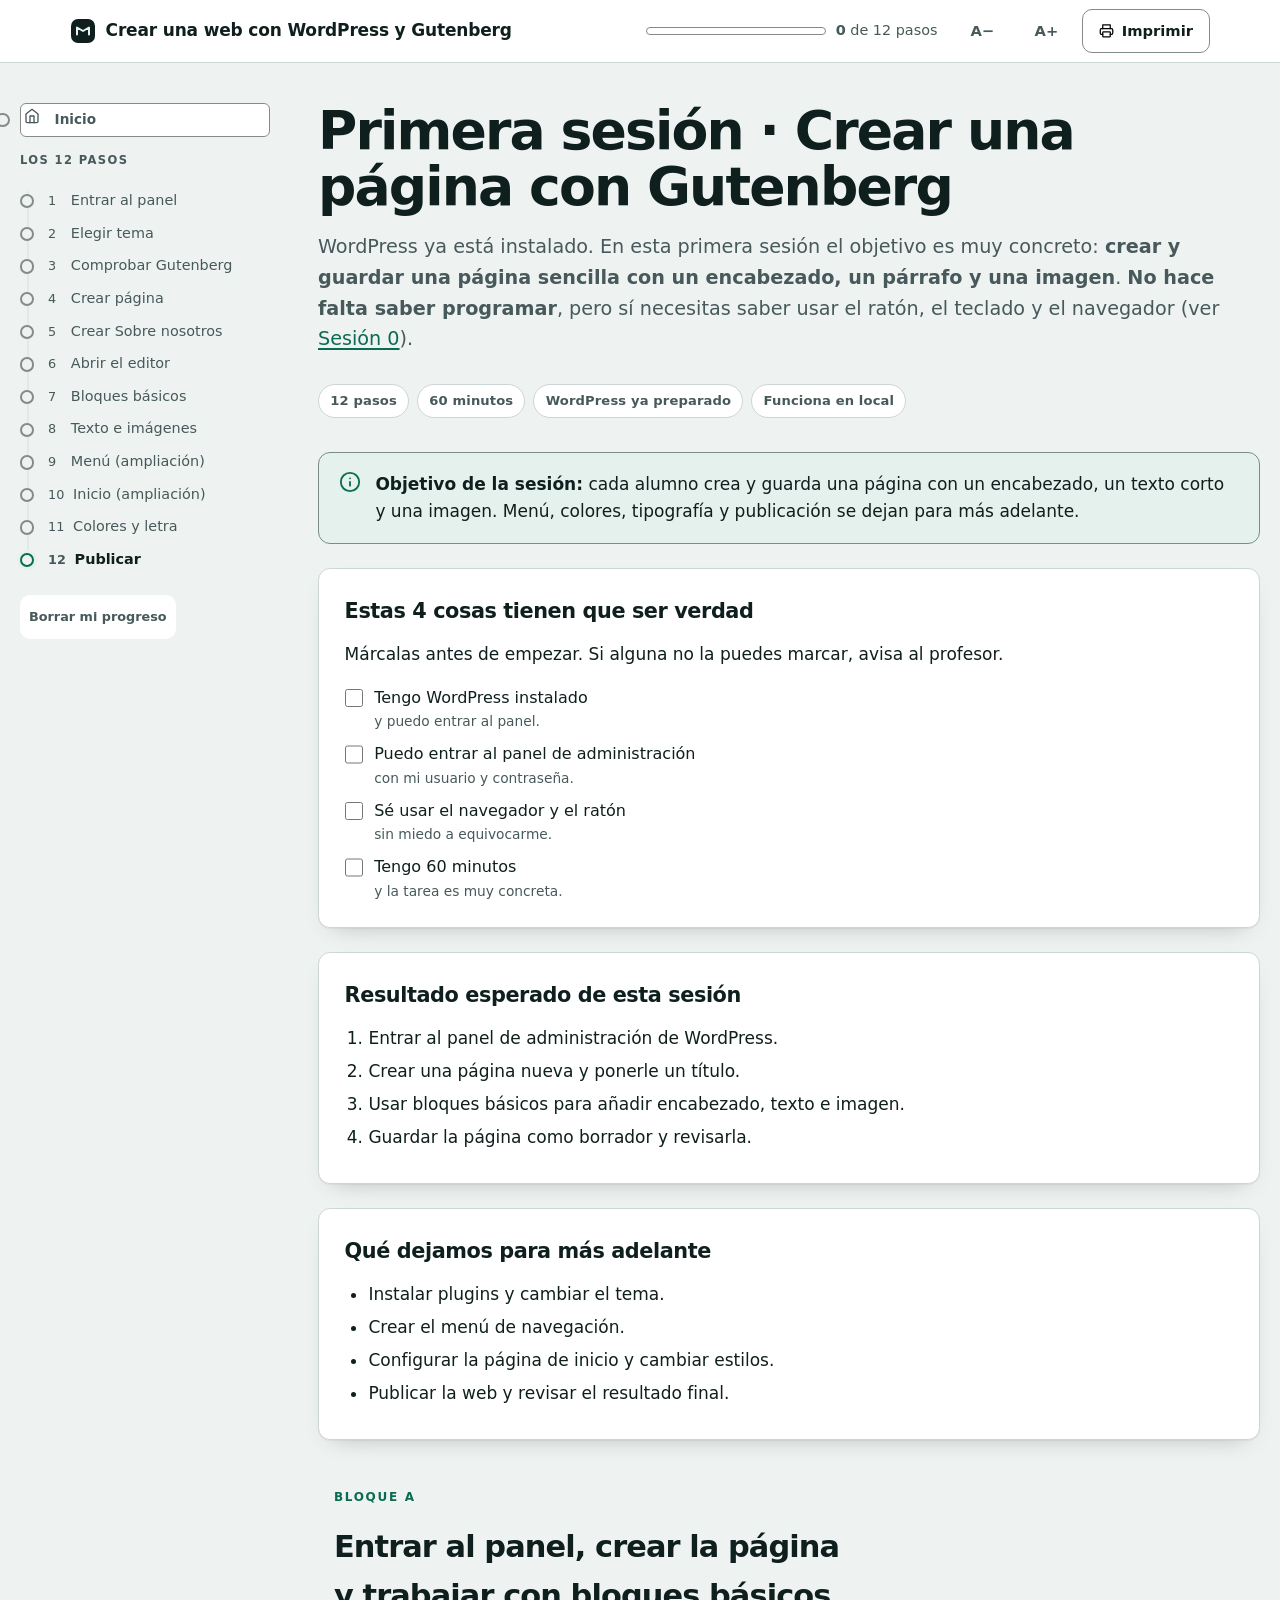
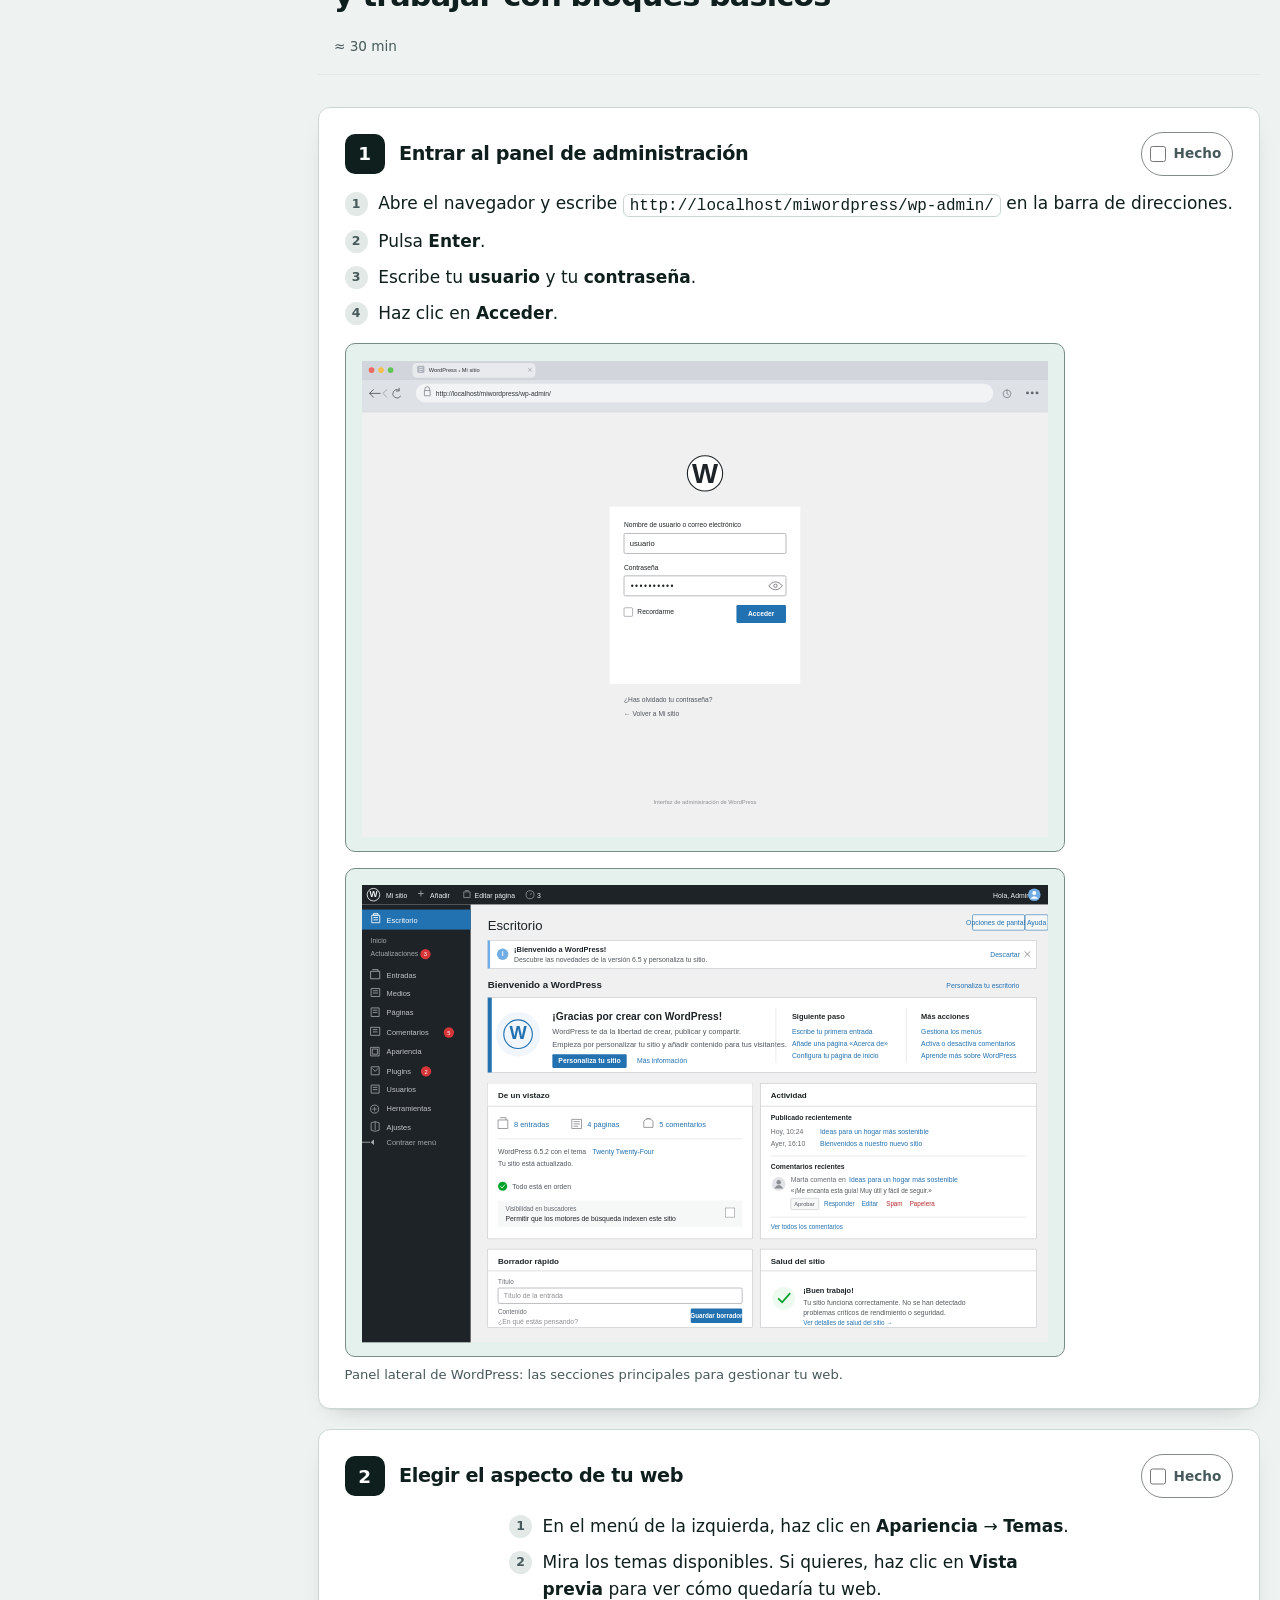
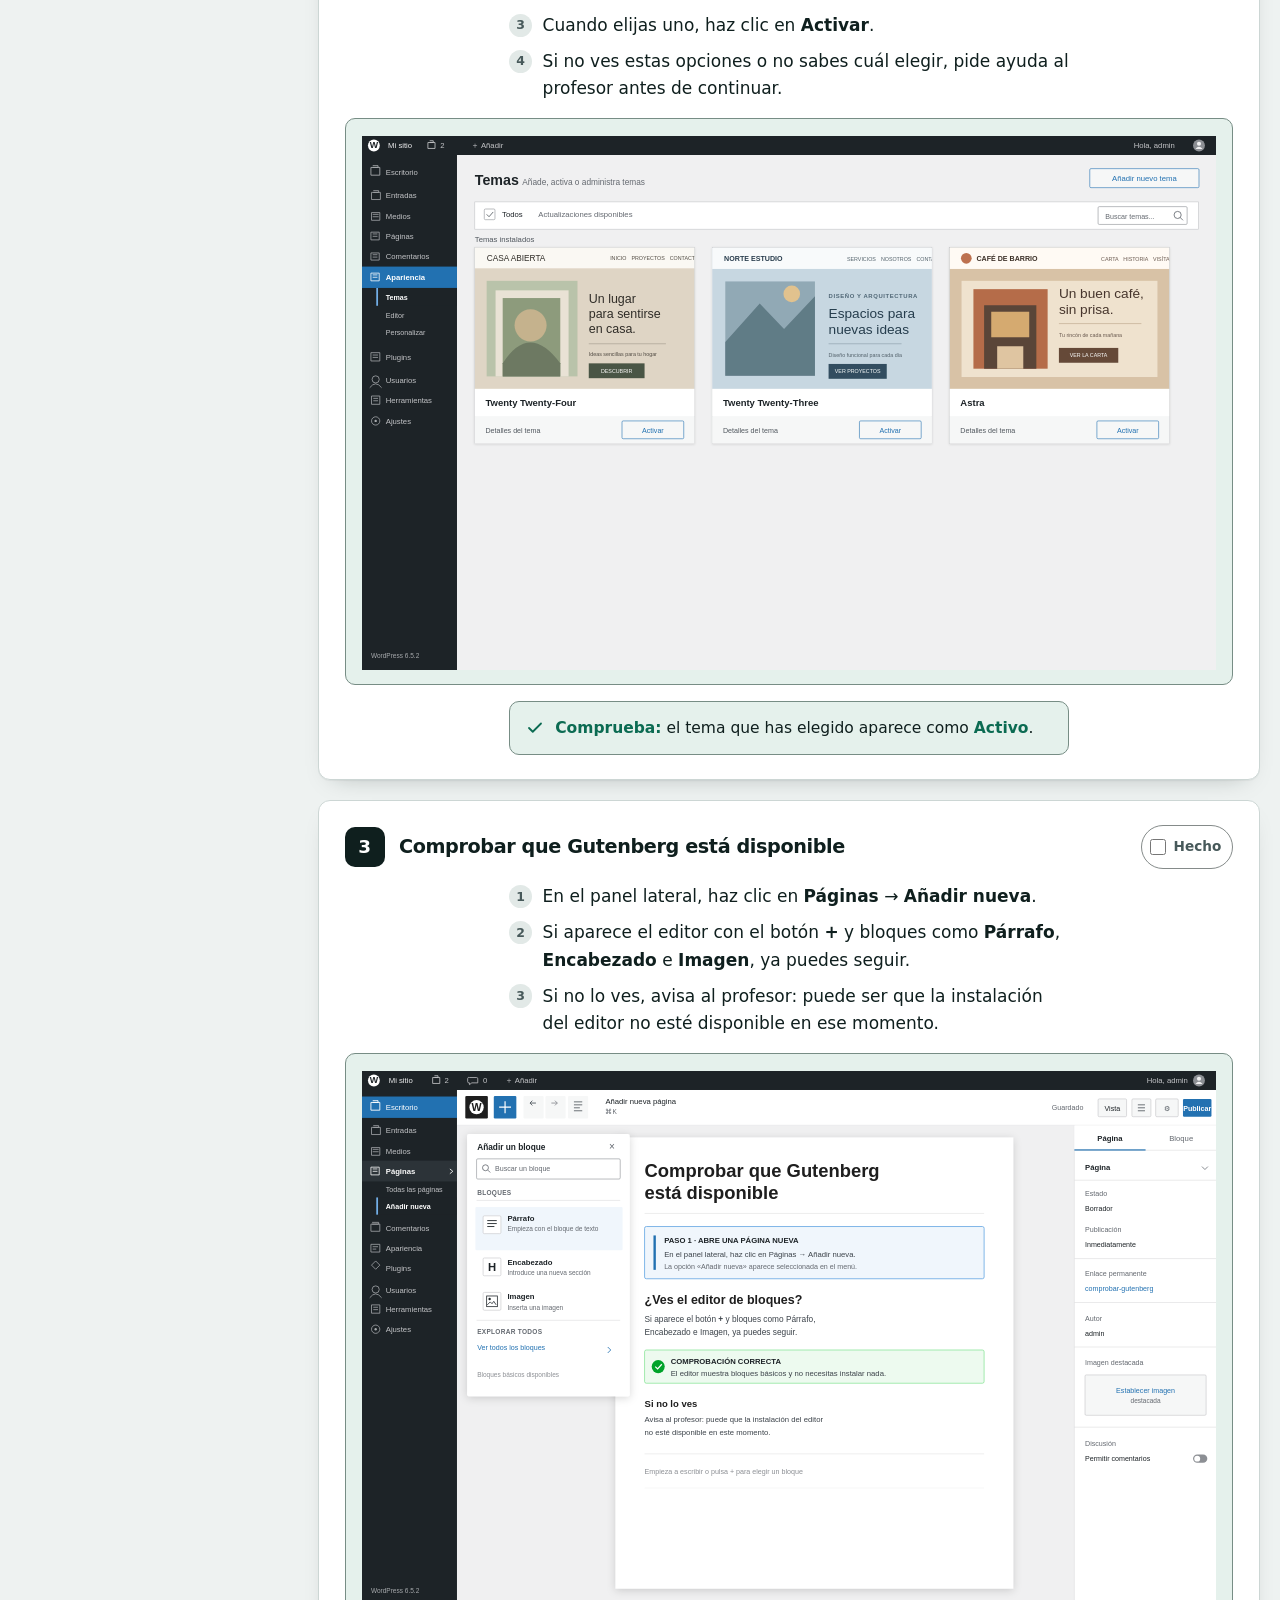
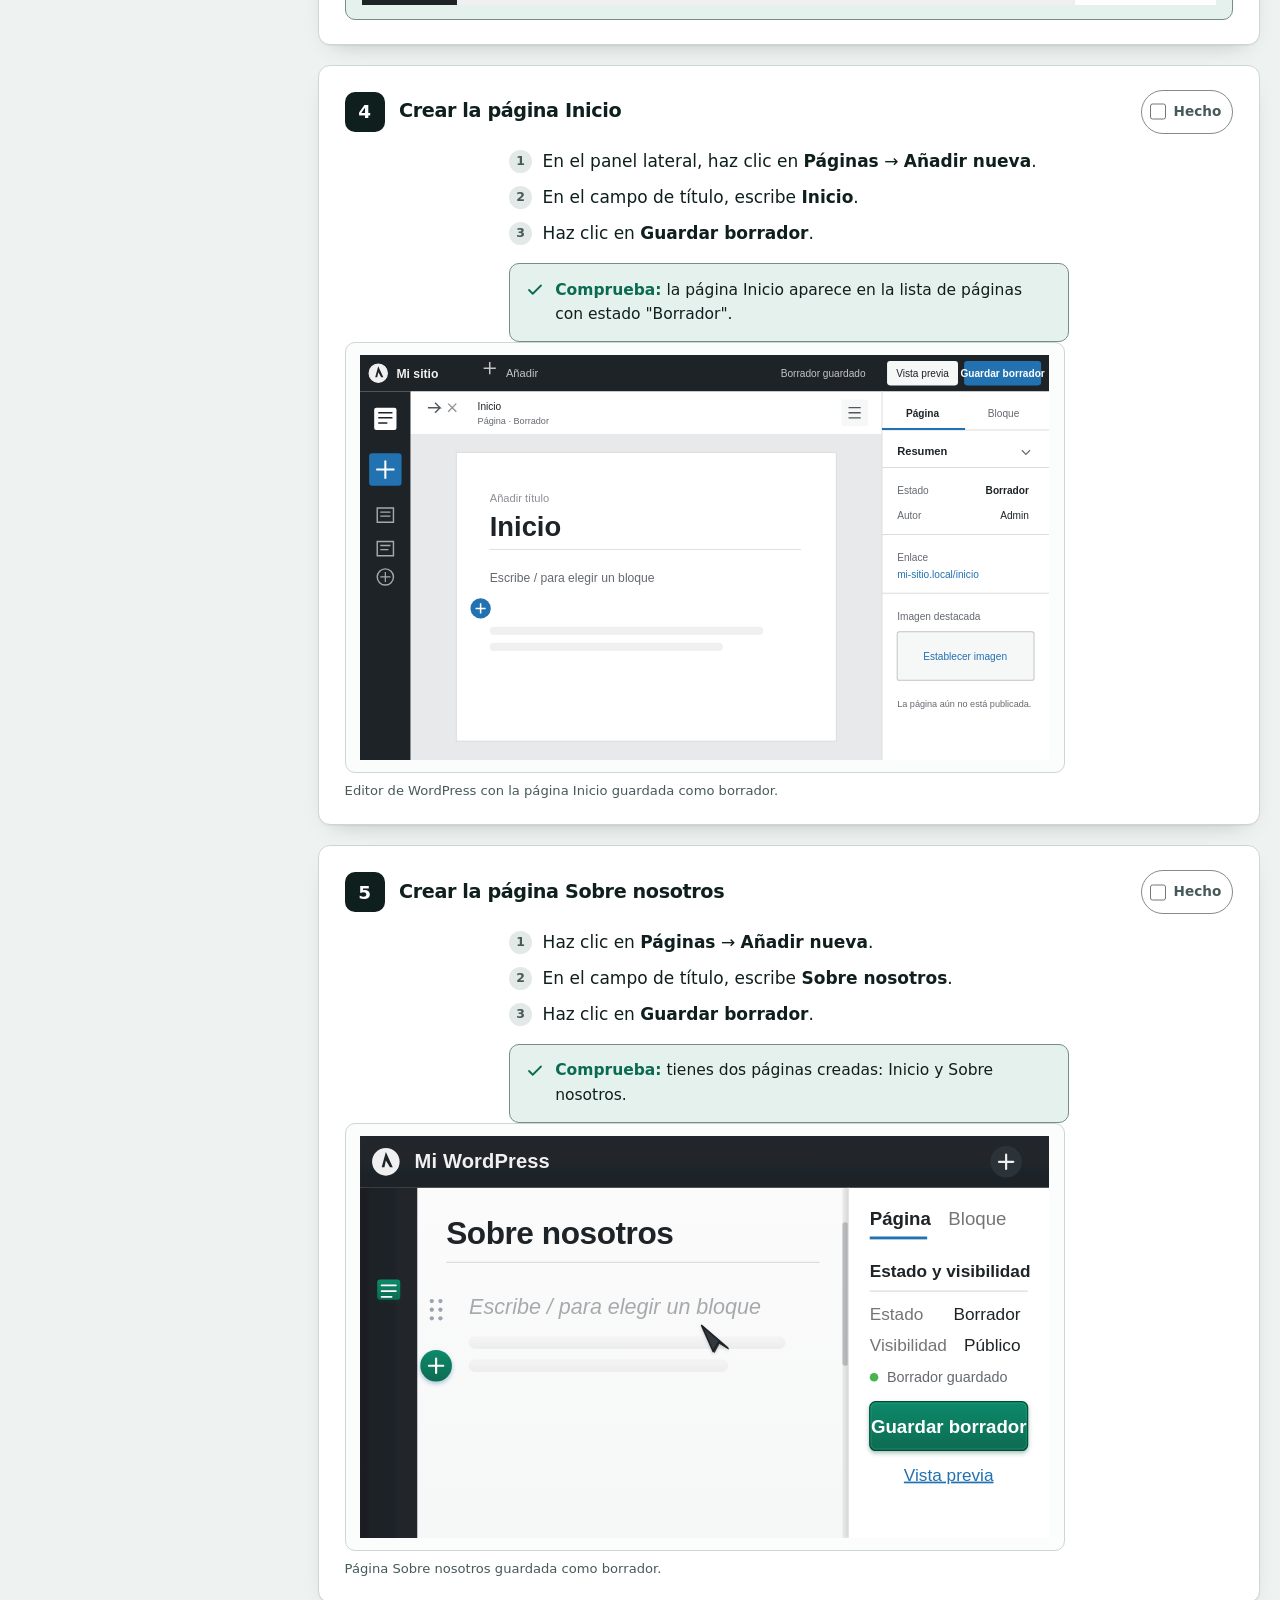
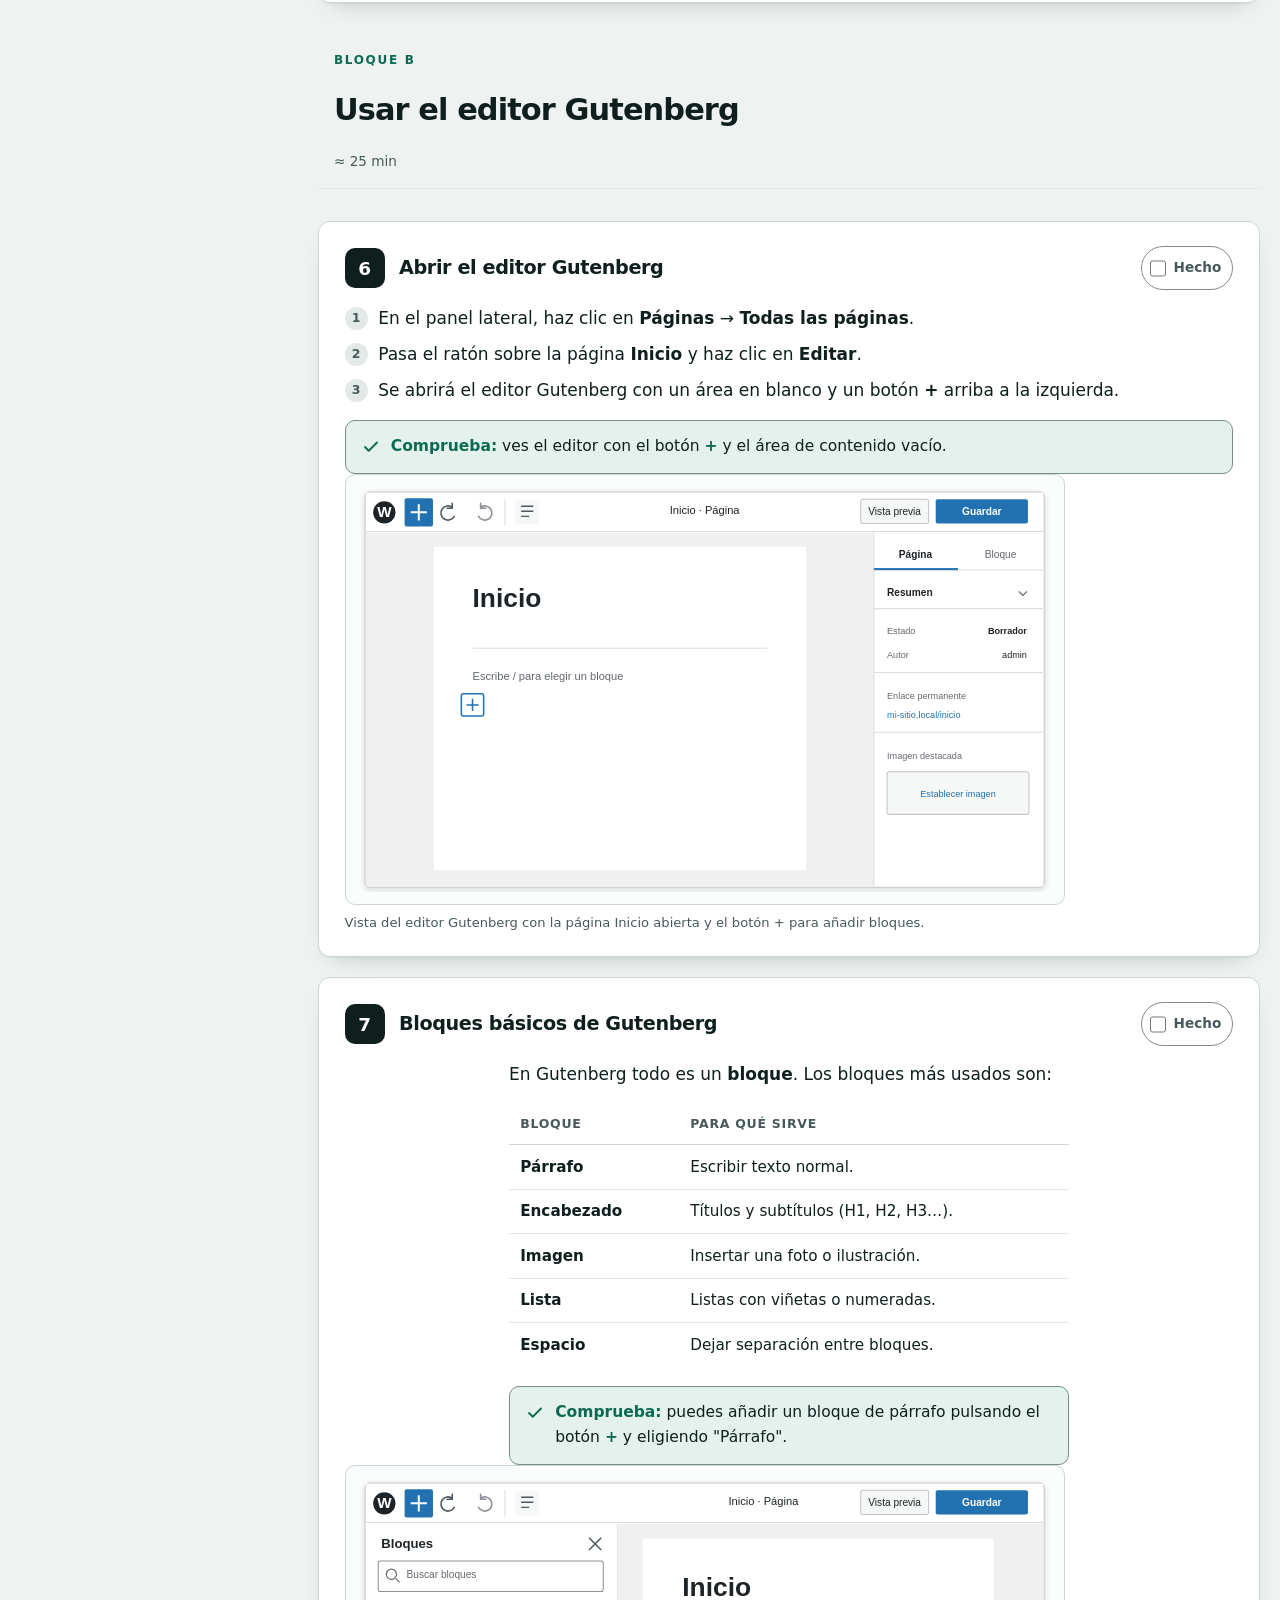
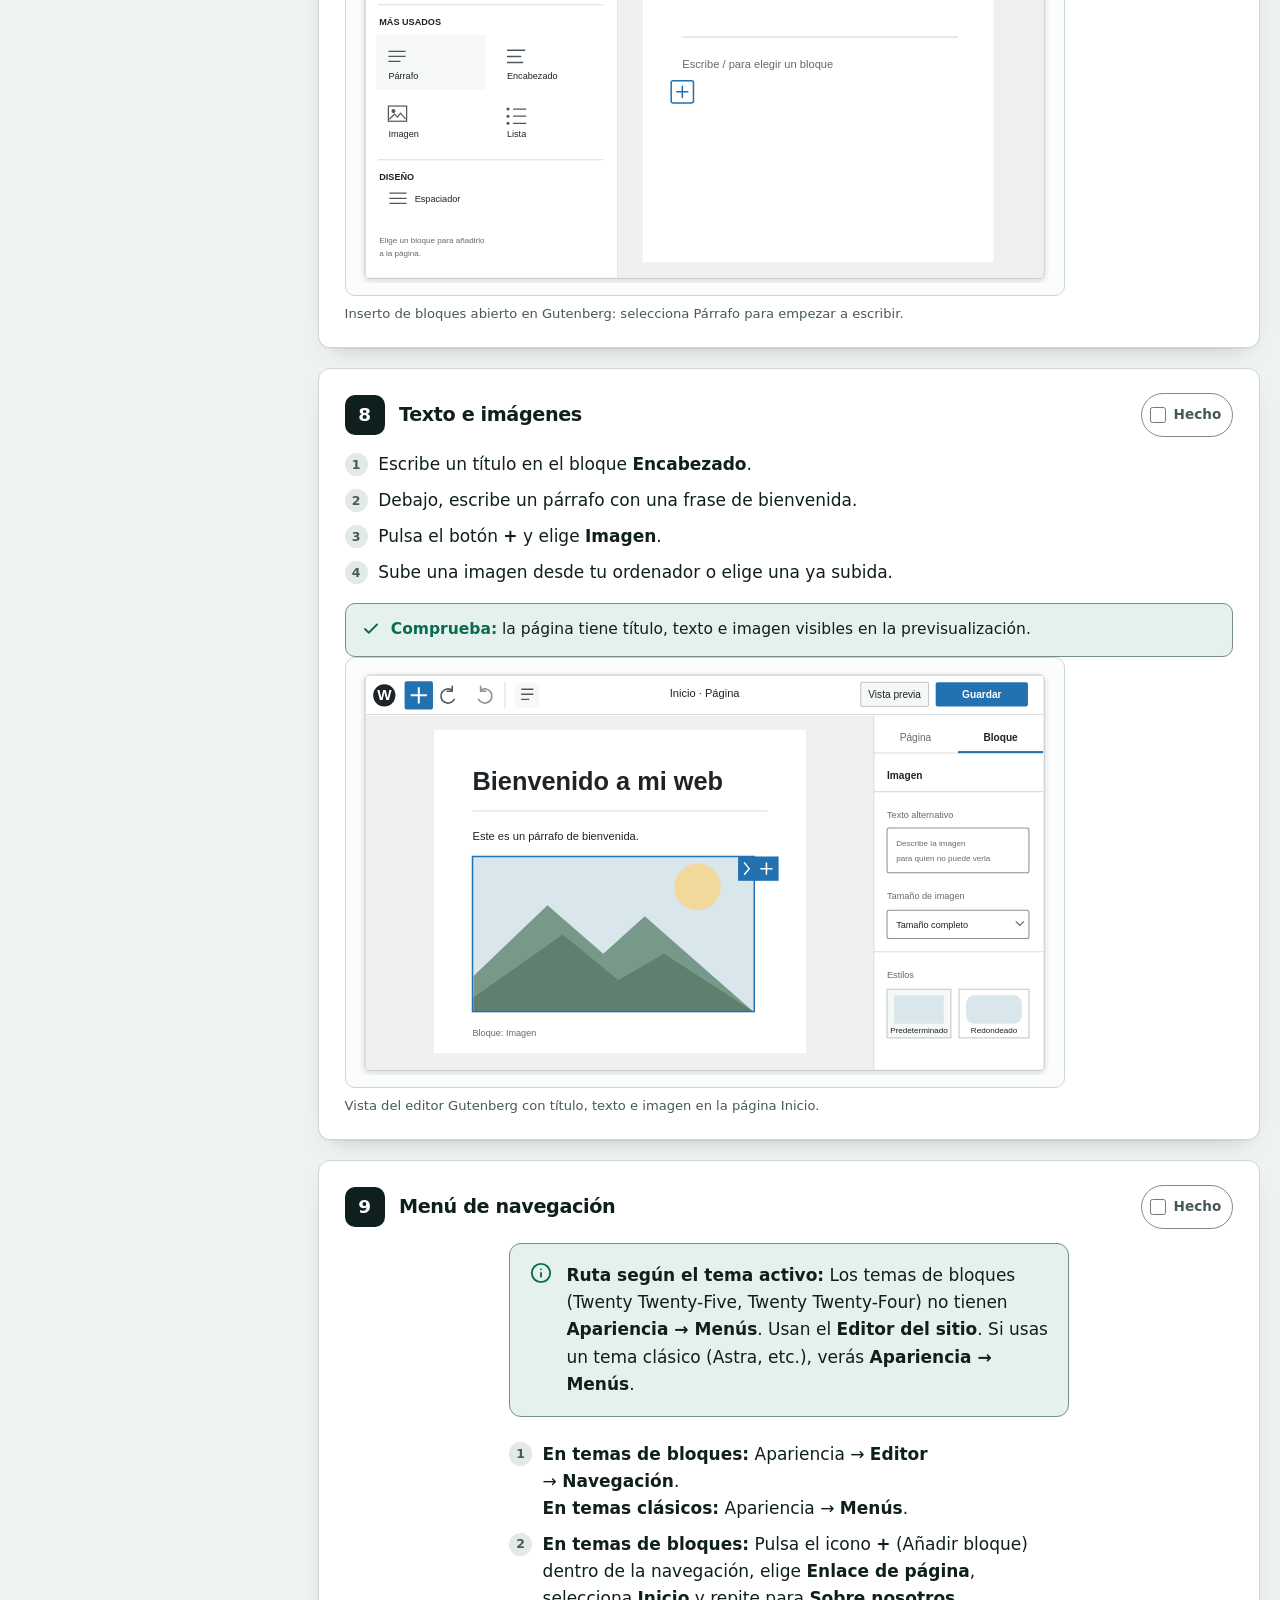
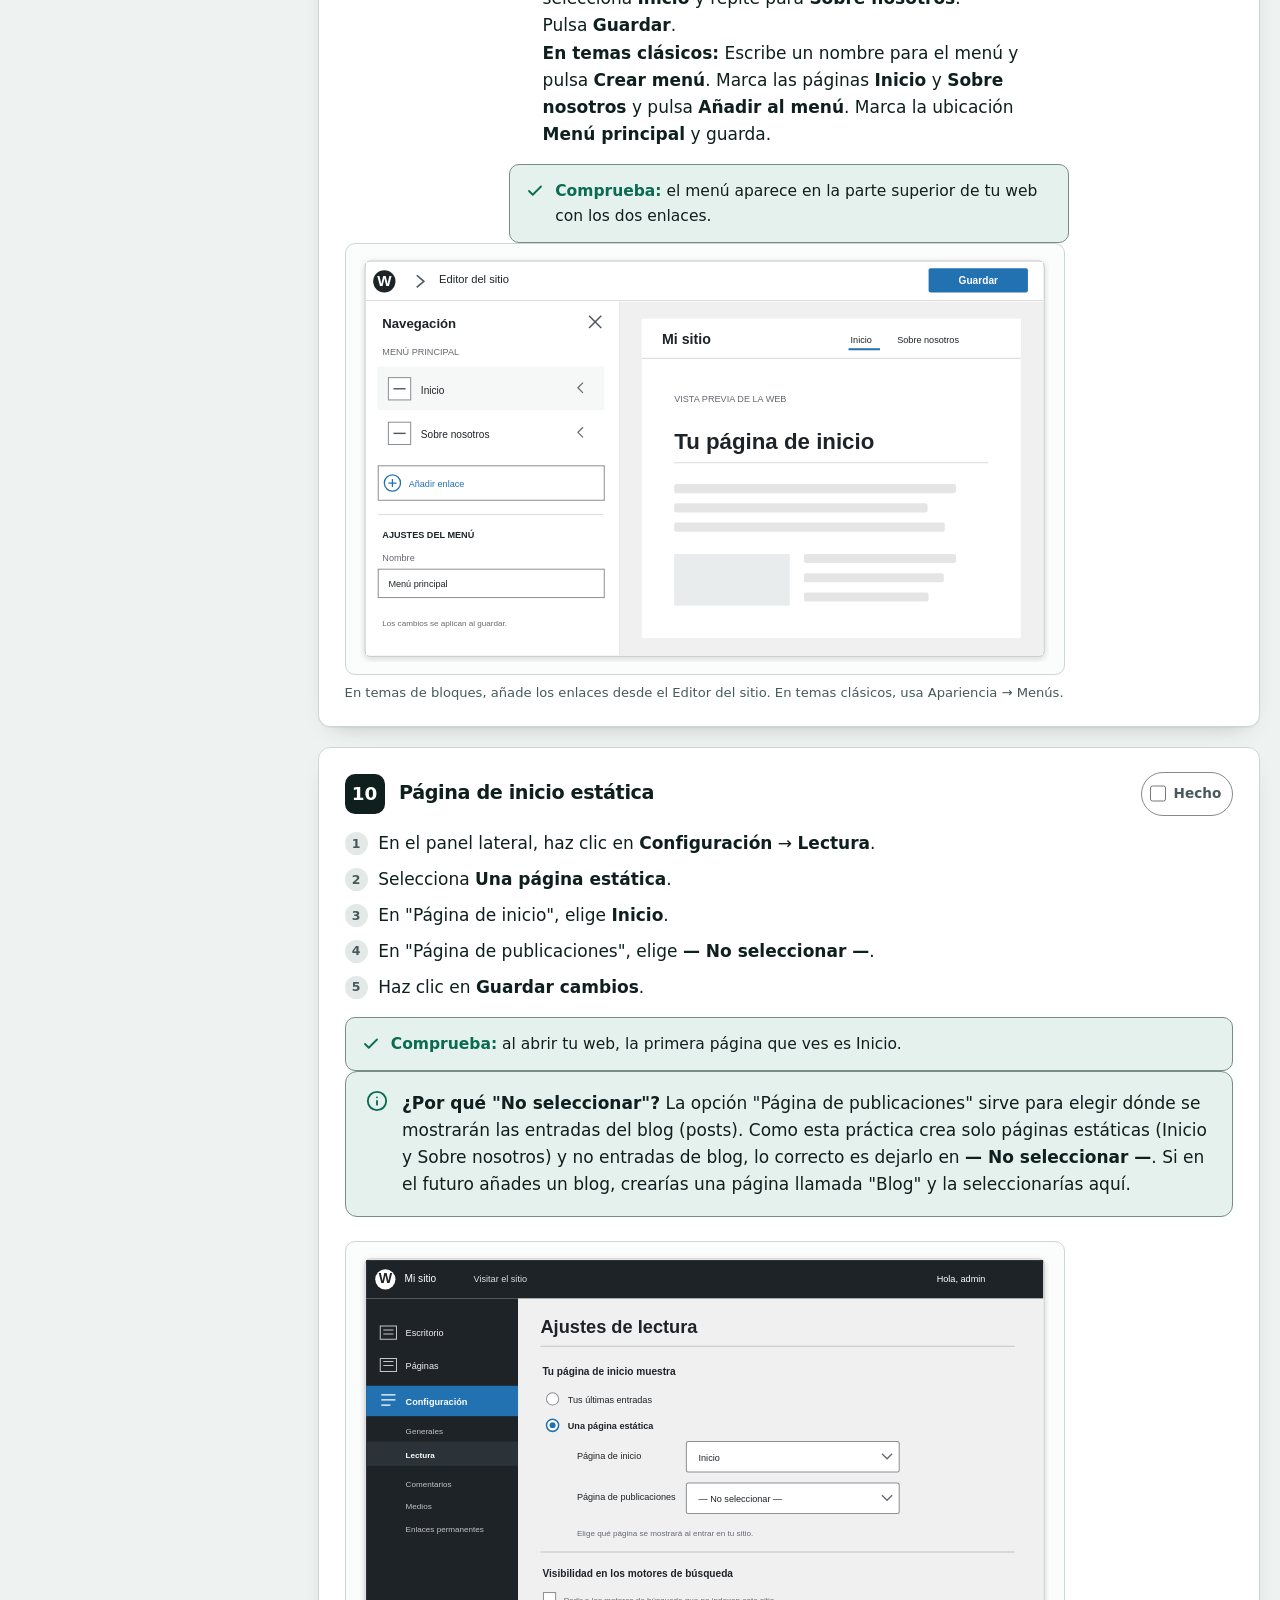
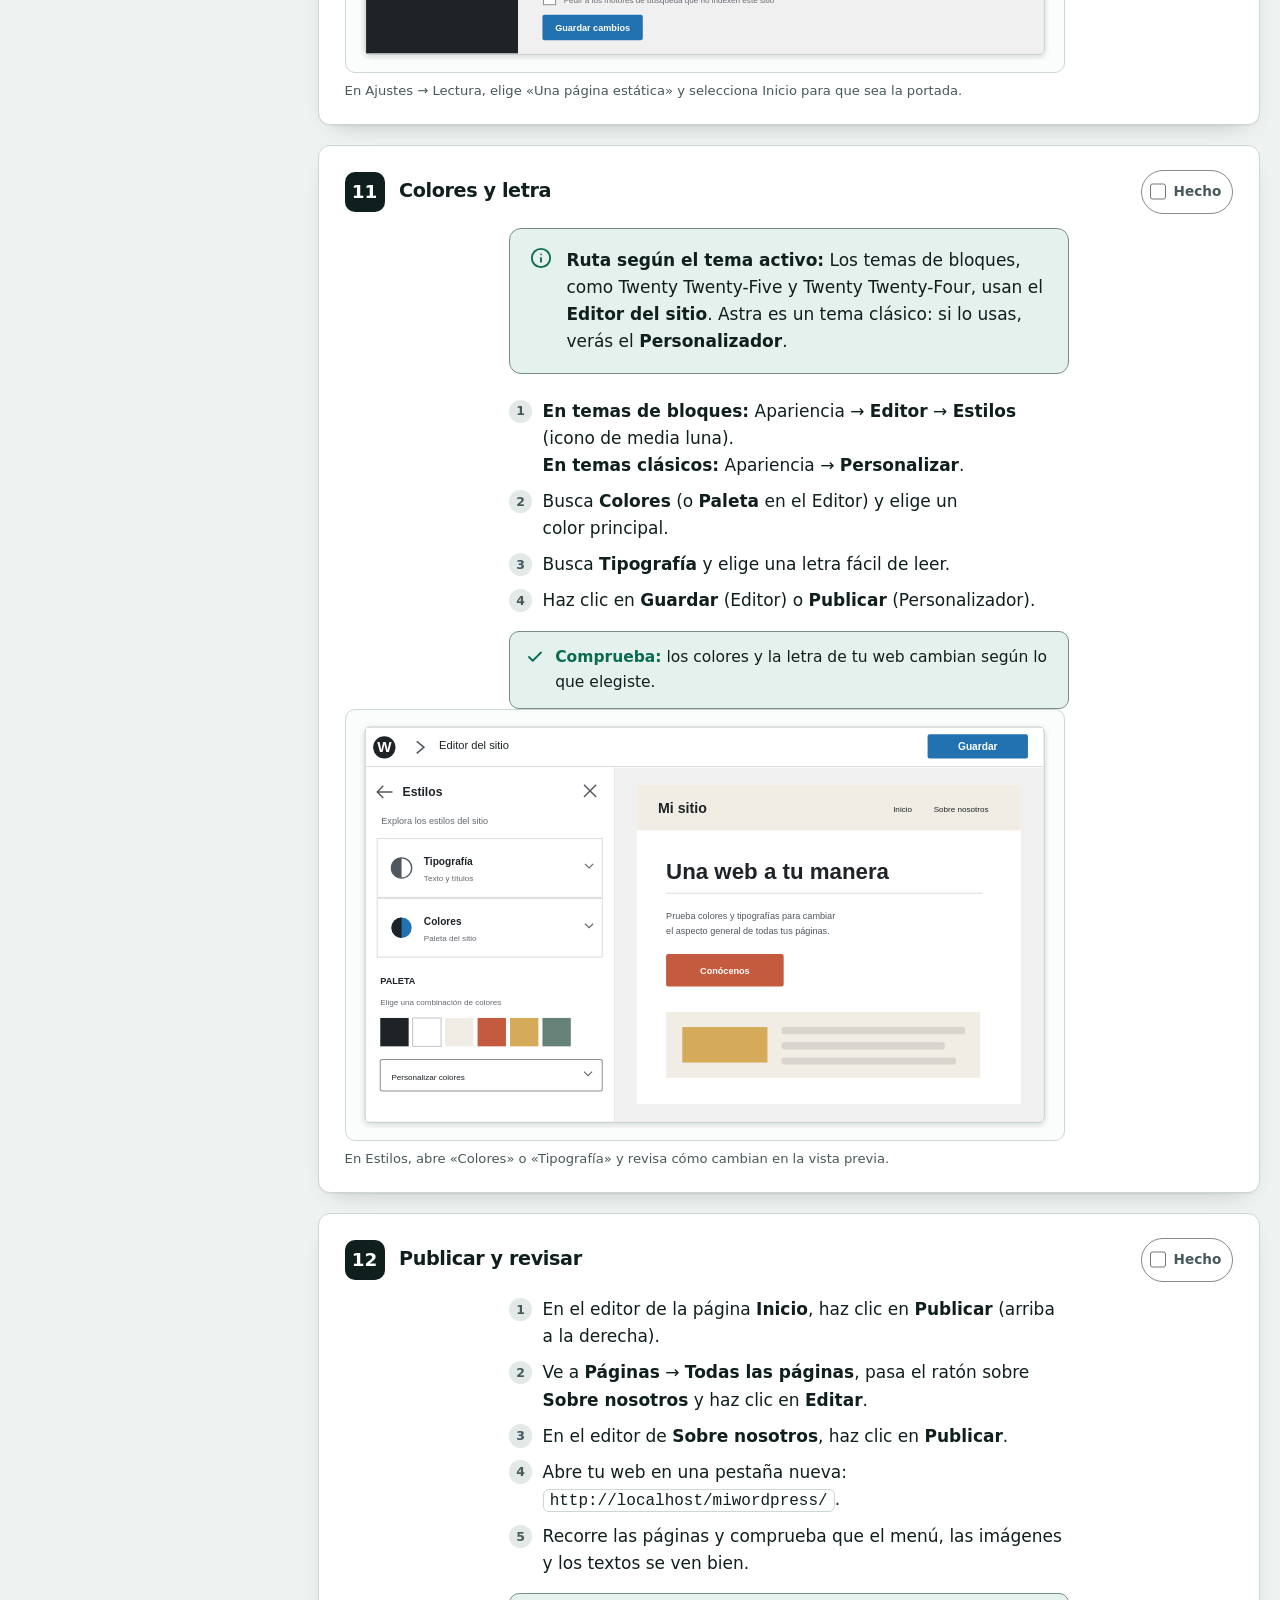
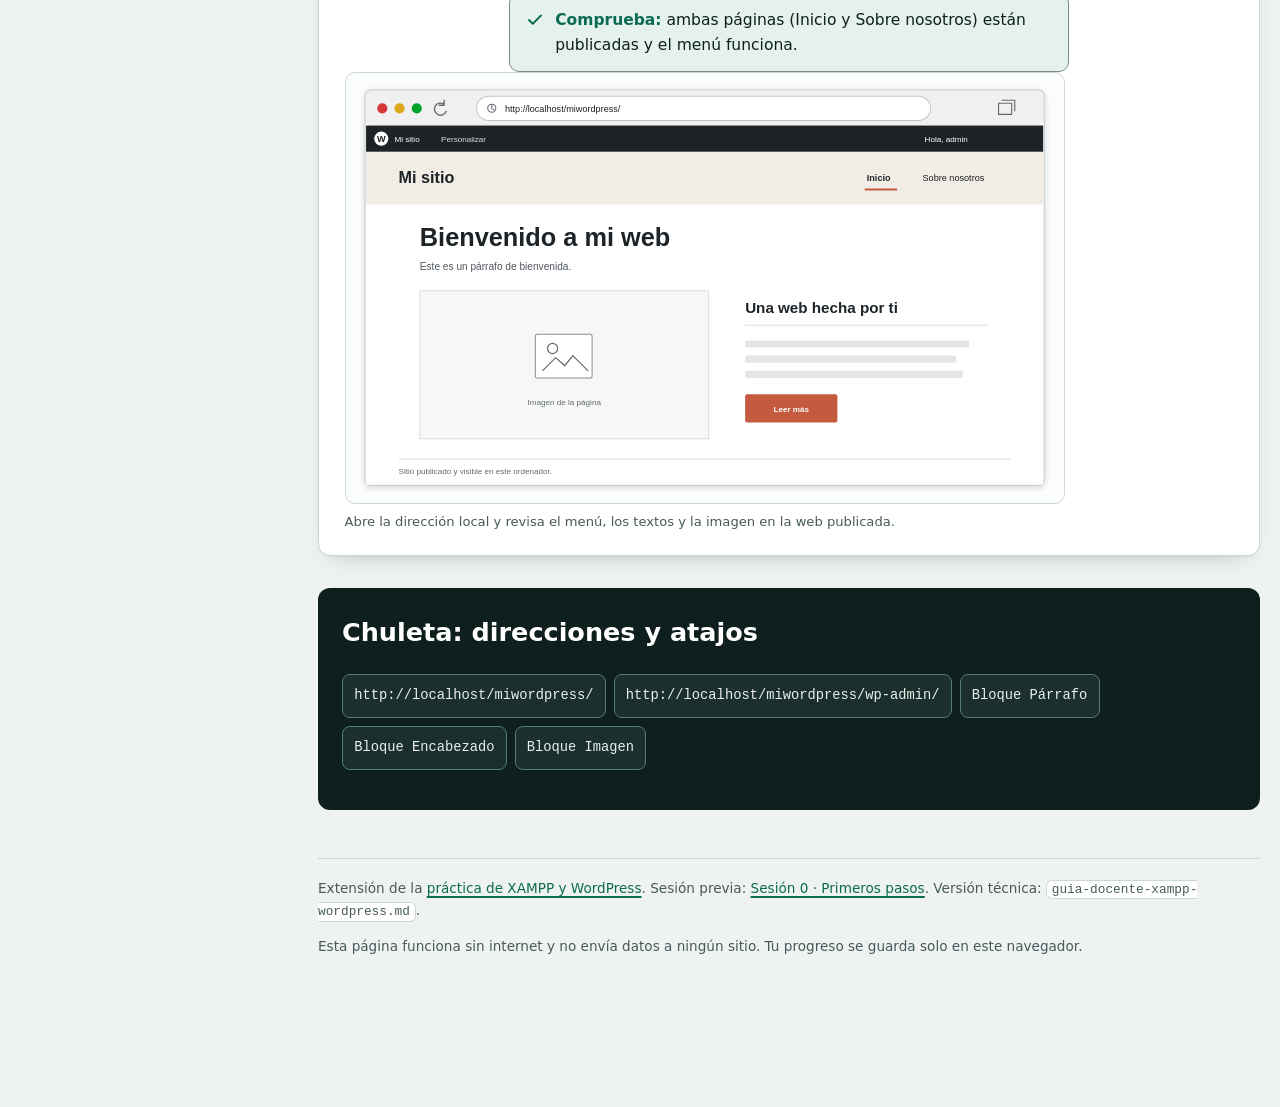
==== commit e17dbc9d: "feat(ui): sistema de tokens, tema oscuro y bordes de control accesibles" ====
--- a/practica-gutenberg/index.html
+++ b/practica-gutenberg/index.html
@@ -3,7 +3,7 @@
 <head>
 <meta charset="utf-8">
 <meta name="viewport" content="width=device-width, initial-scale=1">
-<meta name="color-scheme" content="light">
+<meta name="color-scheme" content="light dark">
 <title>Crear una web con WordPress y Gutenberg · Paso a paso</title>
 <link rel="stylesheet" href="../assets/css/shared.css">
 <link rel="icon" type="image/svg+xml" href="../assets/svg/favicon.svg">
--- a/assets/css/shared.css
+++ b/assets/css/shared.css
@@ -96,24 +96,117 @@
    practica-xampp. Cada módulo solo aporta su propio contenido.
    ============================================================ */
 
+/* Tokens del sistema visual. Cada rol (superficie, texto, borde, acento) tiene
+   su variable: los literales sueltos del CSS se sustituyen por estas para que
+   el tema claro y el tema oscuro remapeen el mismo conjunto de roles en vez de
+   mantener dos paletas Parallelas. */
 :root{
+  /* superficies */
   --ground:#eef2f1;
   --panel:#ffffff;
+  --surface-soft:#fbfcfc;
+  --code-bg:#ffffff;
+  /* texto */
   --ink:#0f1f1e;
   --ink-2:#47595a;
+  --ink-fill:#0f1f1e;
+  --on-ink-fill:#ffffff;
+  /* lineas */
   --rule:#ccd6d4;
   --rule-soft:#e2e9e7;
+  /* Borde de control: mas oscuro que --rule porque delimita un componente que
+     hay que poder identificar (WCAG 1.4.11 pide 3:1). --rule se queda como
+     hairline decorativo para separadores, marcos y tablas. */
+  --rule-control:#858b8a;
+  --signal-rule:#778d85;
+  --warn-rule:#9b8b69;
+  /* acento de marca */
   --signal:#0b6b52;
+  --signal-strong:#096b56;
+  --signal-stronger:#085641;
   --signal-soft:#e5f1ec;
+  --signal-ink:#0b6b52;
+  --on-signal:#ffffff;
+  --selection:#bfe3d6;
+  --focus-signal:rgba(11,107,82,.4);
+  /* semanticos */
   --alert:#a8321f;
   --alert-soft:#faece8;
   --warn:#8a5a00;
   --warn-soft:#fdf4e3;
+  /* bloques por modulo */
+  --part-bg-s0:#fbfcfc;
+  --part-accent-xampp:#1d4ed8;
+  --part-bg-xampp:#f8fafc;
+  --part-accent-gutenberg:#a85600;
+  --part-bg-gutenberg:#fffbeb;
+  /* bloque final (siempre oscuro) */
+  --final-bg:#0f1f1e;
+  --final-ink:#e9efed;
+  --final-ink-strong:#ffffff;
+  --final-ink-soft:#c9d6d2;
+  --final-chip-bg:#1b302d;
+  --final-chip-rule:#567e76;
+  --final-chip-hover:#22403a;
+  /* forma */
   --radius:12px;
   --shadow:0 1px 1px rgba(15,31,30,.05), 0 10px 24px -16px rgba(15,31,30,.35);
+  --shadow-float:0 2px 8px rgba(15,31,30,.15);
+  --shadow-solid:0 1px 1px rgba(15,31,30,.02), 0 6px 14px -12px rgba(11,107,82,.9);
+  --shadow-solid-hover:0 1px 1px rgba(15,31,30,.02), 0 10px 18px -12px rgba(11,107,82,.95);
   --font:"Segoe UI", system-ui, -apple-system, "Helvetica Neue", Arial, sans-serif;
   --mono:"Cascadia Mono", Consolas, "SF Mono", Menlo, monospace;
   --measure:66ch;
+}
+
+/* Tema oscuro. Se compone aparte (no es una inversion mecanica del claro): las
+   superficies suben de tono, los bordes ganan contraste y el verde de marca
+   se aclara para poder seguir siendo el color de accion y de enfasis.
+   Se limita a `screen` para que la impresion siga usando el tema claro. */
+@media screen and (prefers-color-scheme: dark){
+  :root{
+    --ground:#0d1513;
+    --panel:#151f1c;
+    --surface-soft:#111b18;
+    --code-bg:#131e1a;
+    --ink:#e9efec;
+    --ink-2:#a3b8b2;
+    --ink-fill:#e9efec;
+    --on-ink-fill:#0c1412;
+    --rule:#5b726b;
+    --rule-soft:#263631;
+    --rule-control:#5b726b;
+    --signal-rule:#4a8f75;
+    --warn-rule:#9a7c3c;
+    --signal:#3ec89a;
+    --signal-strong:#52d5a8;
+    --signal-stronger:#6ee0b8;
+    --signal-soft:#16342b;
+    --signal-ink:#6fdcb4;
+    --on-signal:#08201a;
+    --selection:#24483d;
+    --focus-signal:rgba(62,200,154,.45);
+    --alert:#f2937d;
+    --alert-soft:#3a1f18;
+    --warn:#e3b466;
+    --warn-soft:#332710;
+    --part-bg-s0:#111b18;
+    --part-accent-xampp:#8ab0ff;
+    --part-bg-xampp:#121a28;
+    --part-accent-gutenberg:#f0b45e;
+    --part-bg-gutenberg:#241d11;
+    --final-bg:#0b1512;
+    --final-ink:#e9efed;
+    --final-ink-strong:#ffffff;
+    --final-ink-soft:#c2d2cd;
+    --final-chip-bg:#182a26;
+    --final-chip-rule:#62867b;
+    --final-chip-hover:#24443c;
+    --shadow:0 1px 1px rgba(0,0,0,.4), 0 10px 24px -16px rgba(0,0,0,.7);
+    --shadow-float:0 2px 10px rgba(0,0,0,.55);
+    --shadow-solid:0 1px 1px rgba(0,0,0,.35), 0 6px 16px -12px rgba(0,0,0,.8);
+    --shadow-solid-hover:0 1px 1px rgba(0,0,0,.35), 0 10px 20px -12px rgba(0,0,0,.85);
+  }
 }
 
 *,*::before,*::after{box-sizing:border-box}
@@ -131,7 +224,7 @@
   text-rendering:optimizeLegibility;
 }
 
-::selection{background:#bfe3d6; color:var(--ink)}
+::selection{background:var(--selection); color:var(--ink)}
 
 :focus-visible{
   outline:3px solid var(--signal);
@@ -140,7 +233,7 @@
 }
 
 a{
-  color:var(--signal);
+  color:var(--signal-ink);
   text-underline-offset:3px;
   text-decoration-thickness:1.5px;
 }
@@ -156,7 +249,7 @@
   font-size:.94em;
 }
 code{
-  background:#fff;
+  background:var(--code-bg);
   border:1px solid var(--rule);
   border-radius:6px;
   padding:.1em .38em;
@@ -175,8 +268,8 @@
   position:fixed;
   top:-1000px;
   left:0.5rem;
-  background:var(--ink);
-  color:#fff;
+  background:var(--ink-fill);
+  color:var(--on-ink-fill);
   padding:.8rem 1.2rem;
   z-index:100;
   border-radius:0 0 8px 8px;
@@ -227,10 +320,10 @@
 .meter__track{
   width:min(30vw,180px);
   height:8px;
-  background:var(--rule-soft);
+  background:var(--panel);
   border-radius:99px;
   overflow:hidden;
-  border:1px solid var(--rule);
+  border:1px solid var(--rule-control);
 }
 .meter__fill{
   height:100%;
@@ -247,7 +340,7 @@
   font-weight:600;
   color:var(--ink);
   background:var(--panel);
-  border:1px solid var(--rule);
+  border:1px solid var(--rule-control);
   border-radius:10px;
   padding:.55rem 1rem;
   cursor:pointer;
@@ -264,23 +357,23 @@
 .btn--solid{
   background:var(--signal);
   border-color:transparent;
-  color:#fff;
-  box-shadow:0 1px 1px rgba(15,31,30,.02), 0 6px 14px -12px rgba(11,107,82,.9);
+  color:var(--on-signal);
+  box-shadow:var(--shadow-solid);
 }
 .btn--solid:hover{
-  background:#096b56;
+  background:var(--signal-strong);
   border-color:transparent;
-  color:#fff;
-  box-shadow:0 1px 1px rgba(15,31,30,.02), 0 10px 18px -12px rgba(11,107,82,.95);
+  color:var(--on-signal);
+  box-shadow:var(--shadow-solid-hover);
 }
 .btn--solid:focus-visible{
-  outline:3px solid rgba(11,107,82,.4);
+  outline:3px solid var(--focus-signal);
   outline-offset:2px;
 }
 .btn--solid:active{
   transform:translateY(1px);
   box-shadow:none;
-  background:#085641;
+  background:var(--signal-stronger);
 }
 .btn--quiet{border-color:transparent; color:var(--ink-2)}
 .btn--quiet:hover{color:var(--ink); background:transparent}
@@ -349,7 +442,7 @@
   display:block;
   margin:0 0 .9rem;
   padding:.5rem .6rem;
-  border:1px solid var(--rule);
+  border:1px solid var(--rule-control);
   border-radius:8px;
   background:var(--panel);
   color:var(--ink);
@@ -362,10 +455,10 @@
 .rail__home:hover{
   background:var(--signal-soft);
   border-color:var(--signal);
-  color:var(--signal);
+  color:var(--signal-ink);
 }
 .rail__home:focus-visible{
-  outline:3px solid rgba(11,107,82,.4);
+  outline:3px solid var(--focus-signal);
   outline-offset:2px;
 }
 .rail__home svg{margin-right:.35rem; vertical-align:-.15rem}
@@ -381,11 +474,11 @@
   justify-content:center;
   width:44px;
   height:44px;
-  border:1px solid var(--rule);
+  border:1px solid var(--rule-control);
   border-radius:50%;
   background:var(--panel);
   color:var(--ink);
-  box-shadow:0 2px 8px rgba(15,31,30,.15);
+  box-shadow:var(--shadow-float);
   opacity:0;
   visibility:hidden;
   transform:translateY(1rem);
@@ -399,10 +492,10 @@
 .back-to-top:hover{
   background:var(--signal-soft);
   border-color:var(--signal);
-  color:var(--signal);
+  color:var(--signal-ink);
 }
 .back-to-top:focus-visible{
-  outline:3px solid rgba(11,107,82,.4);
+  outline:3px solid var(--focus-signal);
   outline-offset:2px;
 }
 .back-to-top svg{width:20px; height:20px}
@@ -411,8 +504,8 @@
   .back-to-top{
     right:.9rem;
     bottom:.9rem;
-    width:40px;
-    height:40px;
+    width:44px;
+    height:44px;
   }
 }
 .rail li{position:relative; margin:0}
@@ -425,7 +518,7 @@
   text-decoration:none;
   border-radius:6px;
 }
-.rail a:hover{color:var(--ink); background:#fff}
+.rail a:hover{color:var(--ink); background:var(--panel)}
 .rail a::before{
   content:"";
   position:absolute;
@@ -435,7 +528,7 @@
   height:.9rem;
   border-radius:50%;
   background:var(--ground);
-  border:2px solid var(--rule);
+  border:2px solid var(--rule-control);
   box-sizing:border-box;
 }
 .rail a.is-done::before{background:var(--signal); border-color:var(--signal)}
@@ -521,8 +614,8 @@
 }
 .notice svg{flex:none; margin-top:.15rem}
 .notice p{margin:0}
-.notice--warn{background:var(--warn-soft); border:1px solid #e6cf9e}
-.notice--info{background:var(--signal-soft); border:1px solid #b9d9cd}
+.notice--warn{background:var(--warn-soft); border:1px solid var(--warn-rule)}
+.notice--info{background:var(--signal-soft); border:1px solid var(--signal-rule)}
 
 /* ---------- pre-flight ---------- */
 .preflight{
@@ -602,21 +695,21 @@
 /* ---------- distinción visual entre partes ---------- */
 .part--sesion-0{
   border-left:4px solid var(--signal);
-  background:#fbfcfc;
+  background:var(--part-bg-s0);
 }
 .part--sesion-0 .part__k{color:var(--signal)}
 
 .part--xampp{
-  border-left:4px solid #1d4ed8;
-  background:#f8fafc;
-}
-.part--xampp .part__k{color:#1d4ed8}
+  border-left:4px solid var(--part-accent-xampp);
+  background:var(--part-bg-xampp);
+}
+.part--xampp .part__k{color:var(--part-accent-xampp)}
 
 .part--gutenberg{
-  border-left:4px solid #d97706;
-  background:#fffbeb;
-}
-.part--gutenberg .part__k{color:#d97706}
+  border-left:4px solid var(--part-accent-gutenberg);
+  background:var(--part-bg-gutenberg);
+}
+.part--gutenberg .part__k{color:var(--part-accent-gutenberg)}
 
 /* ---------- steps ---------- */
 .step{
@@ -631,8 +724,8 @@
   transition:border-color .25s, box-shadow .25s;
 }
 .step.is-done{
-  border-color:#b9d9cd;
-  box-shadow:0 0 0 1px #b9d9cd, var(--shadow);
+  border-color:var(--signal-rule);
+  box-shadow:0 0 0 1px var(--signal-rule), var(--shadow);
 }
 .step__head{
   display:flex;
@@ -650,11 +743,11 @@
   place-items:center;
   font-weight:750;
   font-size:1.15rem;
-  background:var(--ink);
-  color:#fff;
+  background:var(--ink-fill);
+  color:var(--on-ink-fill);
   font-variant-numeric:tabular-nums;
 }
-.step.is-done .step__num{background:var(--signal)}
+.step.is-done .step__num{background:var(--signal); color:var(--on-signal)}
 .step__title{
   font-size:1.2rem;
   letter-spacing:-.02em;
@@ -669,7 +762,7 @@
   gap:.45rem;
   font-size:.85rem;
   font-weight:650;
-  border:1px solid var(--rule);
+  border:1px solid var(--rule-control);
   border-radius:99px;
   padding:.32rem .7rem .32rem .5rem;
   cursor:pointer;
@@ -687,8 +780,8 @@
 }
 .step.is-done .tick{
   background:var(--signal-soft);
-  border-color:#b9d9cd;
-  color:var(--signal);
+  border-color:var(--signal-rule);
+  color:var(--signal-ink);
 }
 .step__grid{
   display:grid;
@@ -749,7 +842,7 @@
   align-items:flex-start;
   padding:.85rem 1rem;
   background:var(--signal-soft);
-  border:1px solid #b9d9cd;
+  border:1px solid var(--signal-rule);
   border-radius:10px;
   margin:1rem 0 0;
   -webkit-print-color-adjust:exact;
@@ -766,14 +859,14 @@
 }
 .check svg{flex:none; margin-top:.2rem}
 .check p{margin:0; font-size:.97rem}
-.check strong{color:var(--signal)}
+.check strong{color:var(--signal-ink)}
 
 /* ---------- trouble ---------- */
 .trouble{
   margin:1rem 0 0;
   border:1px solid var(--rule);
   border-radius:10px;
-  background:#fcfdfd;
+  background:var(--surface-soft);
 }
 .trouble summary{
   cursor:pointer;
@@ -825,7 +918,7 @@
   padding:.75rem .9rem;
   border:1px solid var(--rule);
   border-radius:10px;
-  background:#fbfcfc;
+  background:var(--surface-soft);
   box-sizing:border-box;
   aspect-ratio:340/200;
 }
@@ -855,6 +948,85 @@
   line-height:1.45;
 }
 figcaption b{color:var(--ink)}
+
+/* Poster de referencia: guia visual a tamano nativo en assets/svg/ */
+figure.fig.fig--poster{
+  max-width:none;
+  margin-top:1.2rem;
+  /* ancho minimo en movil (se amplia con los modificadores) */
+  --poster-min:880px;
+}
+figure.fig.fig--poster--zonas{
+  --poster-min:1100px;
+}
+figure.fig.fig--poster--raton{
+  --poster-min:900px;
+}
+figure.fig.fig--poster--teclado{
+  --poster-min:900px;
+}
+figure.fig.fig--poster--navegador{
+  --poster-min:900px;
+}
+figure.fig.fig--poster--descargas{
+  --poster-min:900px;
+}
+figure.fig.fig--poster--carpetas{
+  --poster-min:1200px;
+}
+figure.fig.fig--poster--captura{
+  --poster-min:1200px;
+}
+figure.fig.fig--poster--colgado{
+  --poster-min:1200px;
+}
+figure.fig.fig--poster--ergonomia{
+  --poster-min:1200px;
+}
+figure.fig.fig--poster .fig--poster__scroll{
+  overflow-x:auto;
+  -webkit-overflow-scrolling:touch;
+  /* El scroll lateral no se encadena con el de la pagina. */
+  overscroll-behavior-inline:contain;
+  /* Barra de desplazamiento visible y tematica: deja claro que el poster
+     continua a la derecha en lugar de cortarse en silencio. */
+  scrollbar-width:thin;
+  scrollbar-color:var(--rule-control) var(--surface-soft);
+}
+figure.fig.fig--poster .fig--poster__scroll::-webkit-scrollbar{
+  height:10px;
+}
+figure.fig.fig--poster .fig--poster__scroll::-webkit-scrollbar-track{
+  background:var(--surface-soft);
+  border-radius:99px;
+}
+figure.fig.fig--poster .fig--poster__scroll::-webkit-scrollbar-thumb{
+  background:var(--rule-control);
+  border:1px solid var(--surface-soft);
+  border-radius:99px;
+}
+figure.fig.fig--poster .fig--poster__scroll:focus-visible{
+  outline:3px solid var(--signal);
+  outline-offset:3px;
+}
+figure.fig.fig--poster .fig--poster__link{
+  display:block;
+}
+figure.fig.fig--poster img{
+  display:block;
+  width:100%;
+  height:auto;
+  border:1px solid var(--rule);
+  border-radius:10px;
+  background:var(--surface-soft);
+}
+/* En movil el poster a tamano completo no cabe: se deja desplazable para que
+   el texto pequeno se pueda leer sin salir de la pagina. */
+@media (max-width:700px){
+  figure.fig.fig--poster img{
+    min-width:var(--poster-min);
+  }
+}
 
 /* ---------- copy chips ---------- */
 .chip{
@@ -863,15 +1035,15 @@
   gap:.45rem;
   font-family:var(--mono);
   font-size:.86rem;
-  background:#fff;
-  border:1px solid var(--rule);
+  background:var(--panel);
+  border:1px solid var(--rule-control);
   border-radius:8px;
   padding:.5rem .7rem;
   cursor:pointer;
   color:var(--ink);
   text-align:left;
   max-width:100%;
-  min-height:40px;
+  min-height:44px;
 }
 .chip:hover{border-color:var(--signal); background:var(--signal-soft)}
 .chip svg{flex:none; opacity:.6}
@@ -879,7 +1051,7 @@
 .chip.copied{
   border-color:var(--signal);
   background:var(--signal-soft);
-  color:var(--signal);
+  color:var(--signal-ink);
   font-weight:650;
 }
 .chiprow{
@@ -919,7 +1091,7 @@
   padding:1.1rem;
   border:1px dashed var(--rule);
   border-radius:10px;
-  background:#fbfcfc;
+  background:var(--surface-soft);
 }
 .quiz__q{
   margin:0 0 .8rem;
@@ -933,10 +1105,11 @@
   cursor:pointer;
   text-align:left;
   background:var(--panel);
-  border:1px solid var(--rule);
+  border:1px solid var(--rule-control);
   border-radius:8px;
   padding:.5rem .8rem;
   color:var(--ink);
+  min-height:44px;
 }
 .opt:hover:not(:disabled){
   border-color:var(--signal);
@@ -972,9 +1145,9 @@
   font:inherit;
   font-size:1rem;
   padding:.5rem .6rem;
-  border:1px solid var(--rule);
+  border:1px solid var(--rule-control);
   border-radius:8px;
-  background:#fff;
+  background:var(--panel);
   width:100%;
 }
 .field input:focus{border-color:var(--signal)}
@@ -1005,19 +1178,20 @@
   margin-top:2rem;
   border-radius:var(--radius);
   padding:1.5rem;
-  background:var(--ink);
-  color:#e9efed;
-}
-.final h2{color:#fff; margin-top:0}
-.final p{color:#c9d6d2}
+  background:var(--final-bg);
+  color:var(--final-ink);
+}
+.final h2{color:var(--final-ink-strong); margin-top:0}
+.final p{color:var(--final-ink-soft)}
 .final .chip{
-  background:#1b302d;
-  border-color:#334d48;
-  color:#e9efed;
-}
-.final .chip:hover{background:#22403a}
+  background:var(--final-chip-bg);
+  border-color:var(--final-chip-rule);
+  color:var(--final-ink);
+}
+.final .chip:hover{background:var(--final-chip-hover)}
 .all-done .final{background:var(--signal)}
-.all-done .final p{color:#dff0e9}
+.all-done .final h2,
+.all-done .final p{color:var(--on-signal)}
 
 footer.end{
   border-top:1px solid var(--rule);
@@ -1096,7 +1270,7 @@
   font-weight:700;
   padding:.8rem 1rem;
   background:var(--panel);
-  border:1px solid var(--rule);
+  border:1px solid var(--rule-control);
   border-radius:10px;
 }
 .toc-mobile ol{
@@ -1151,16 +1325,45 @@
 }
 
 /* ---------- accesibilidad: reducir movimiento ---------- */
+/* Se detienen las animaciones y el desplazamiento suave, pero NO se anula el
+   feedback de estado: el anillo de foco, la barra de progreso, el aviso de
+   "copiado" y los cambios de color siguen produciendose y son perceptibles.
+   Lo que se suprime es el desplazamiento, que es lo que provoca el rechazo. */
 @media (prefers-reduced-motion: reduce){
   *, *::before, *::after{
     animation-duration: 0.01ms !important;
     animation-iteration-count: 1 !important;
-    transition-duration: 0.01ms !important;
+    animation-delay: 0s !important;
     scroll-behavior: auto !important;
+  }
+  /* El boton "Volver arriba" aparece y desaparece en su sitio, sin el
+     desplazamiento de 1 rem. */
+  .back-to-top,
+  .back-to-top.visible{
+    transform:none !important;
+  }
+  /* El enlace saltable y la barra de progreso cambian de estado al instante:
+     el resultado final se ve igual, solo se evita el recorrido. */
+  .skip{
+    transition:none !important;
   }
   .meter__fill,
   .rail__fill{
-    transition: none !important;
+    transition:none !important;
+  }
+  /* Las transiciones de estado (color, borde, sombra y opacidad) se conservan
+     durante 0.18 s: el usuario sigue viendo que algo ha cambiado, pero no hay
+     ningun movimiento. Solo se listan los elementos que ya tenian transicion
+     propia: con movimiento reducido no se anade ninguna transicion que antes
+     no existiera. */
+  .btn,
+  .step,
+  .rail a,
+  .rail__home,
+  .back-to-top{
+    transition-property:color, background-color, border-color, box-shadow, outline-color, opacity !important;
+    transition-duration:.18s !important;
+    transition-timing-function:linear !important;
   }
 }
 
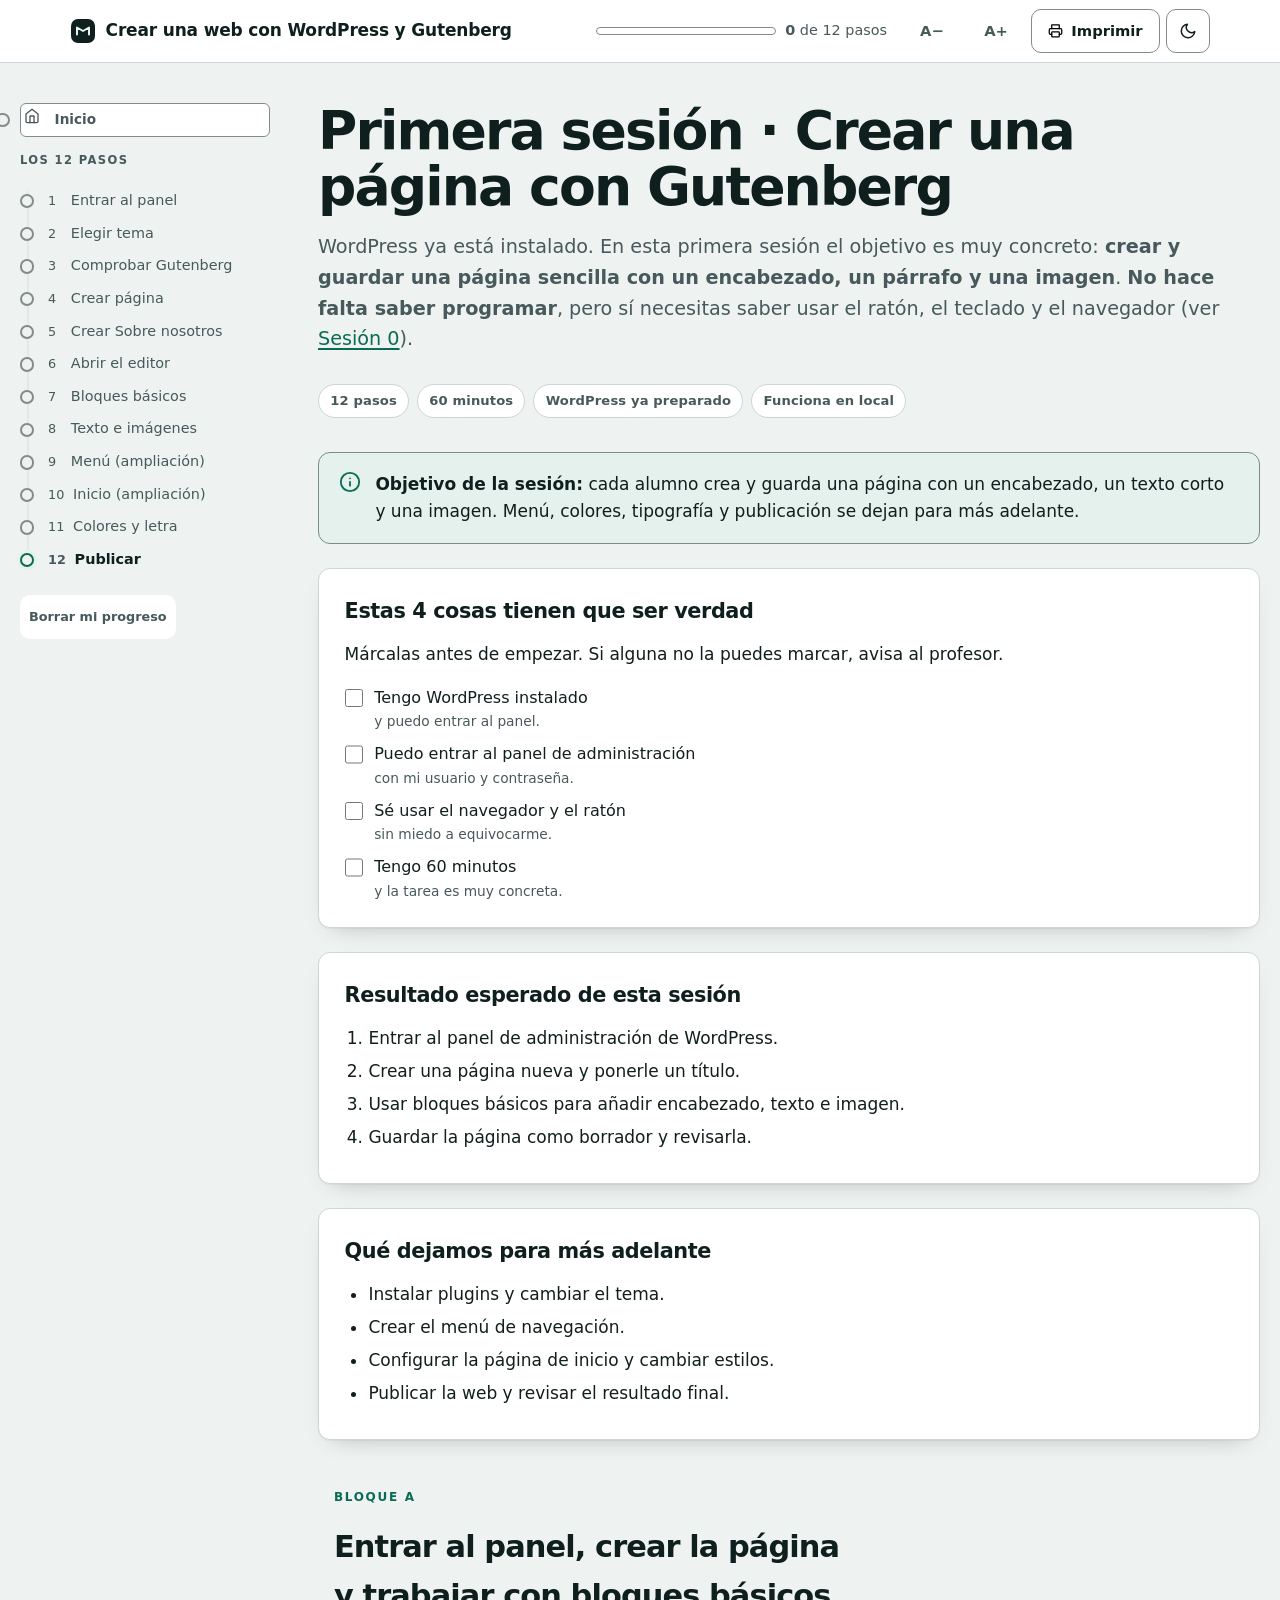
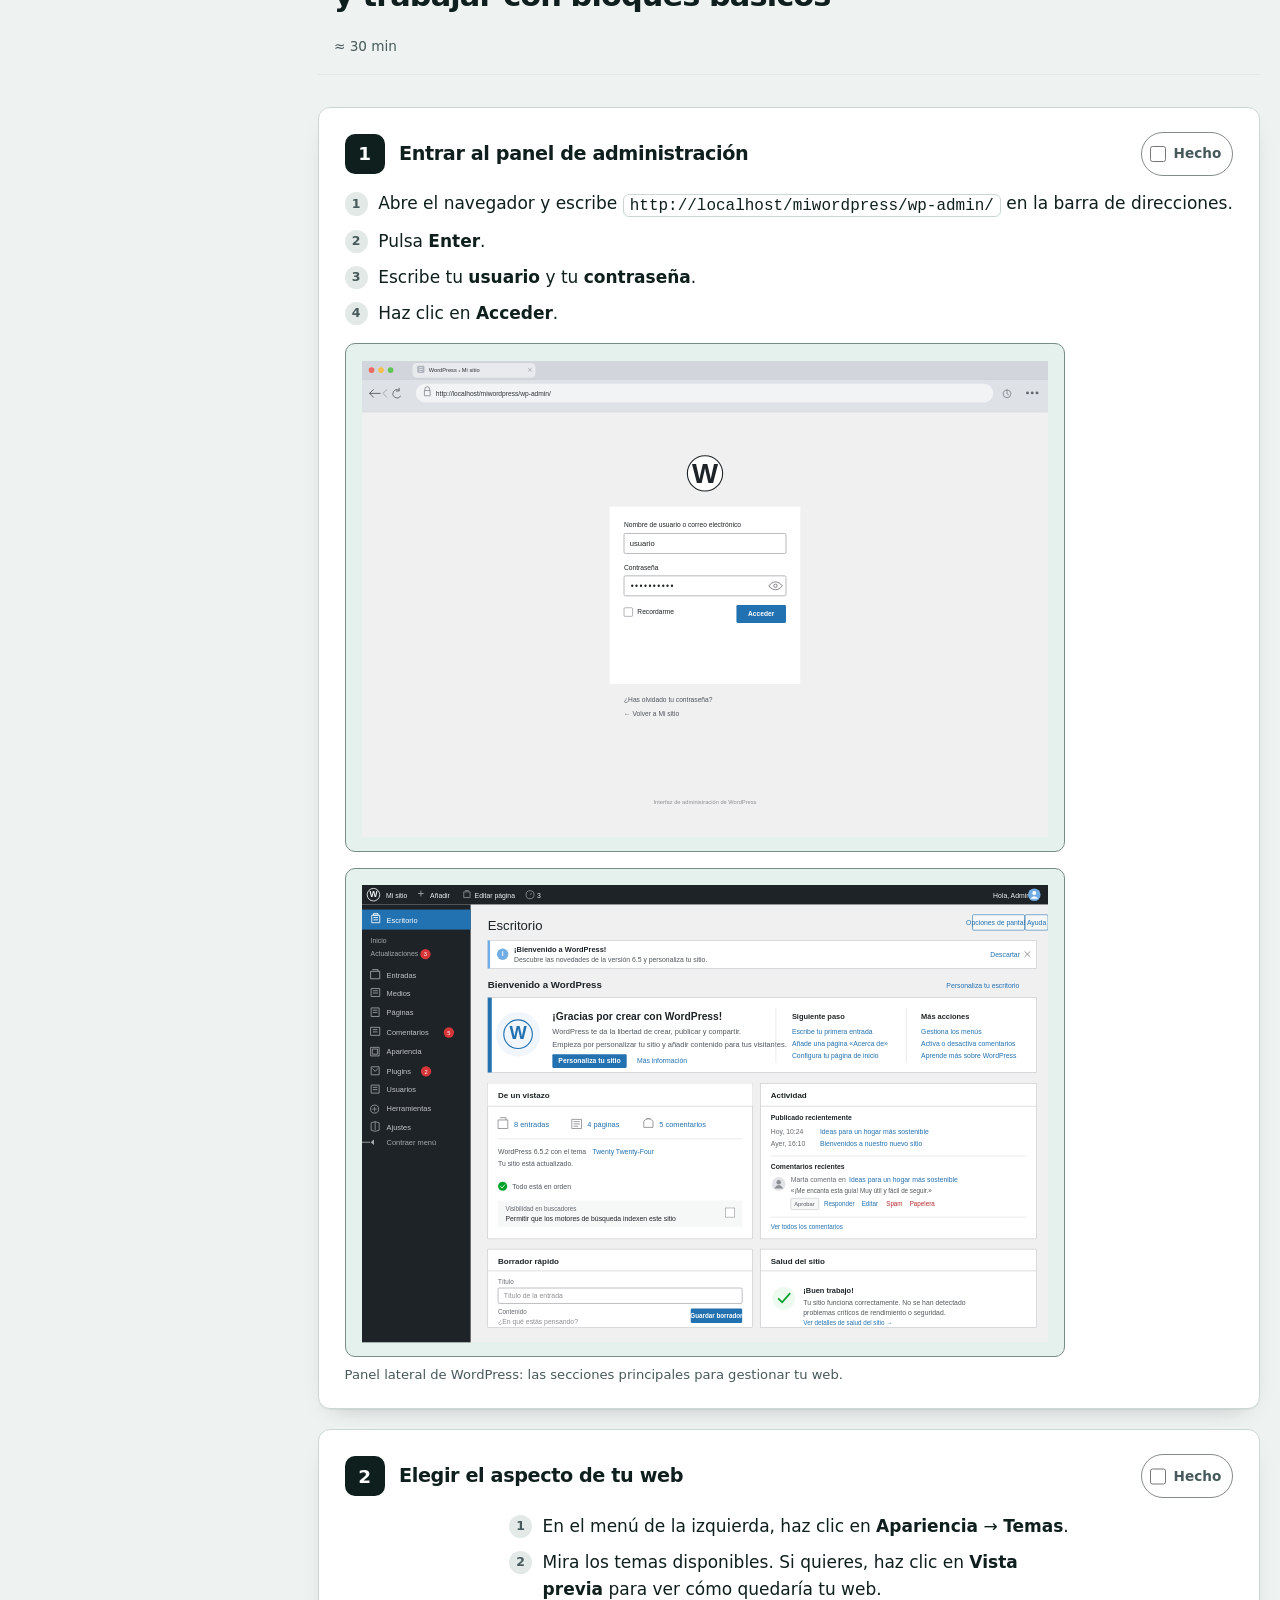
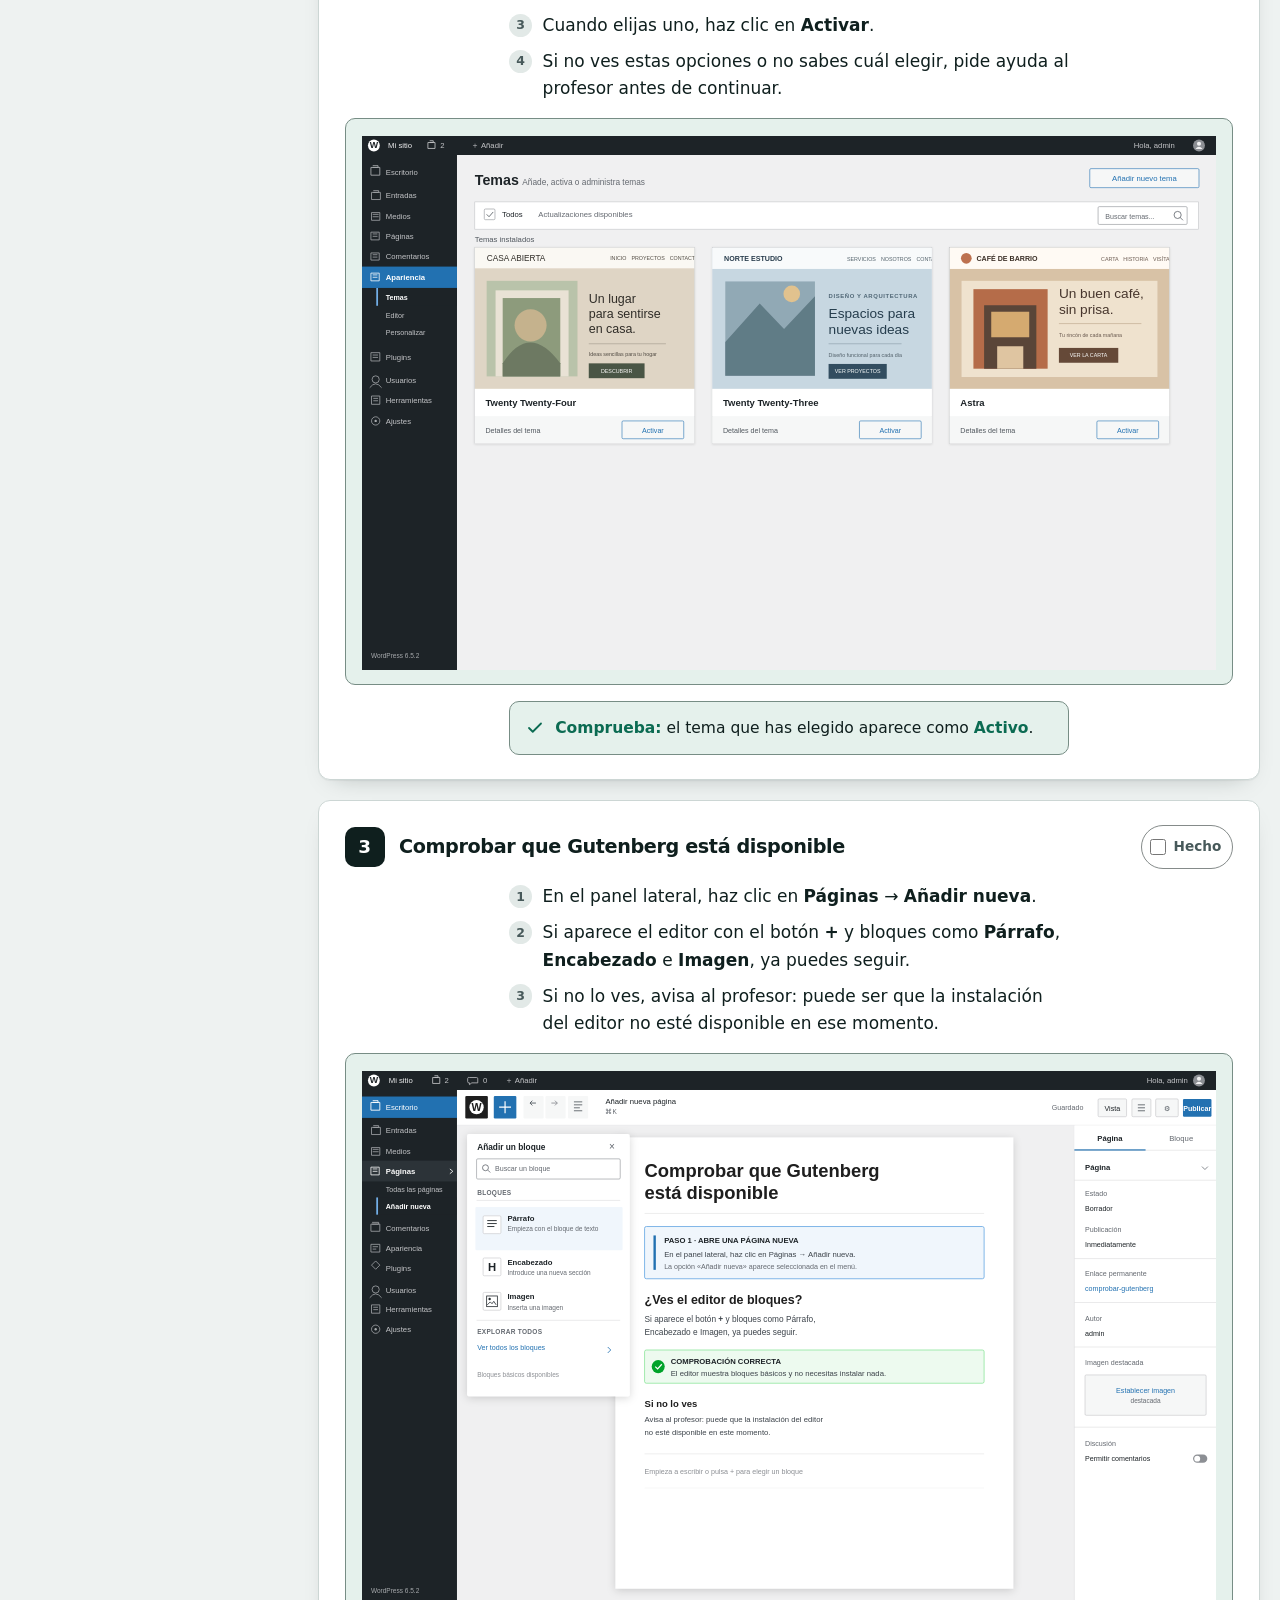
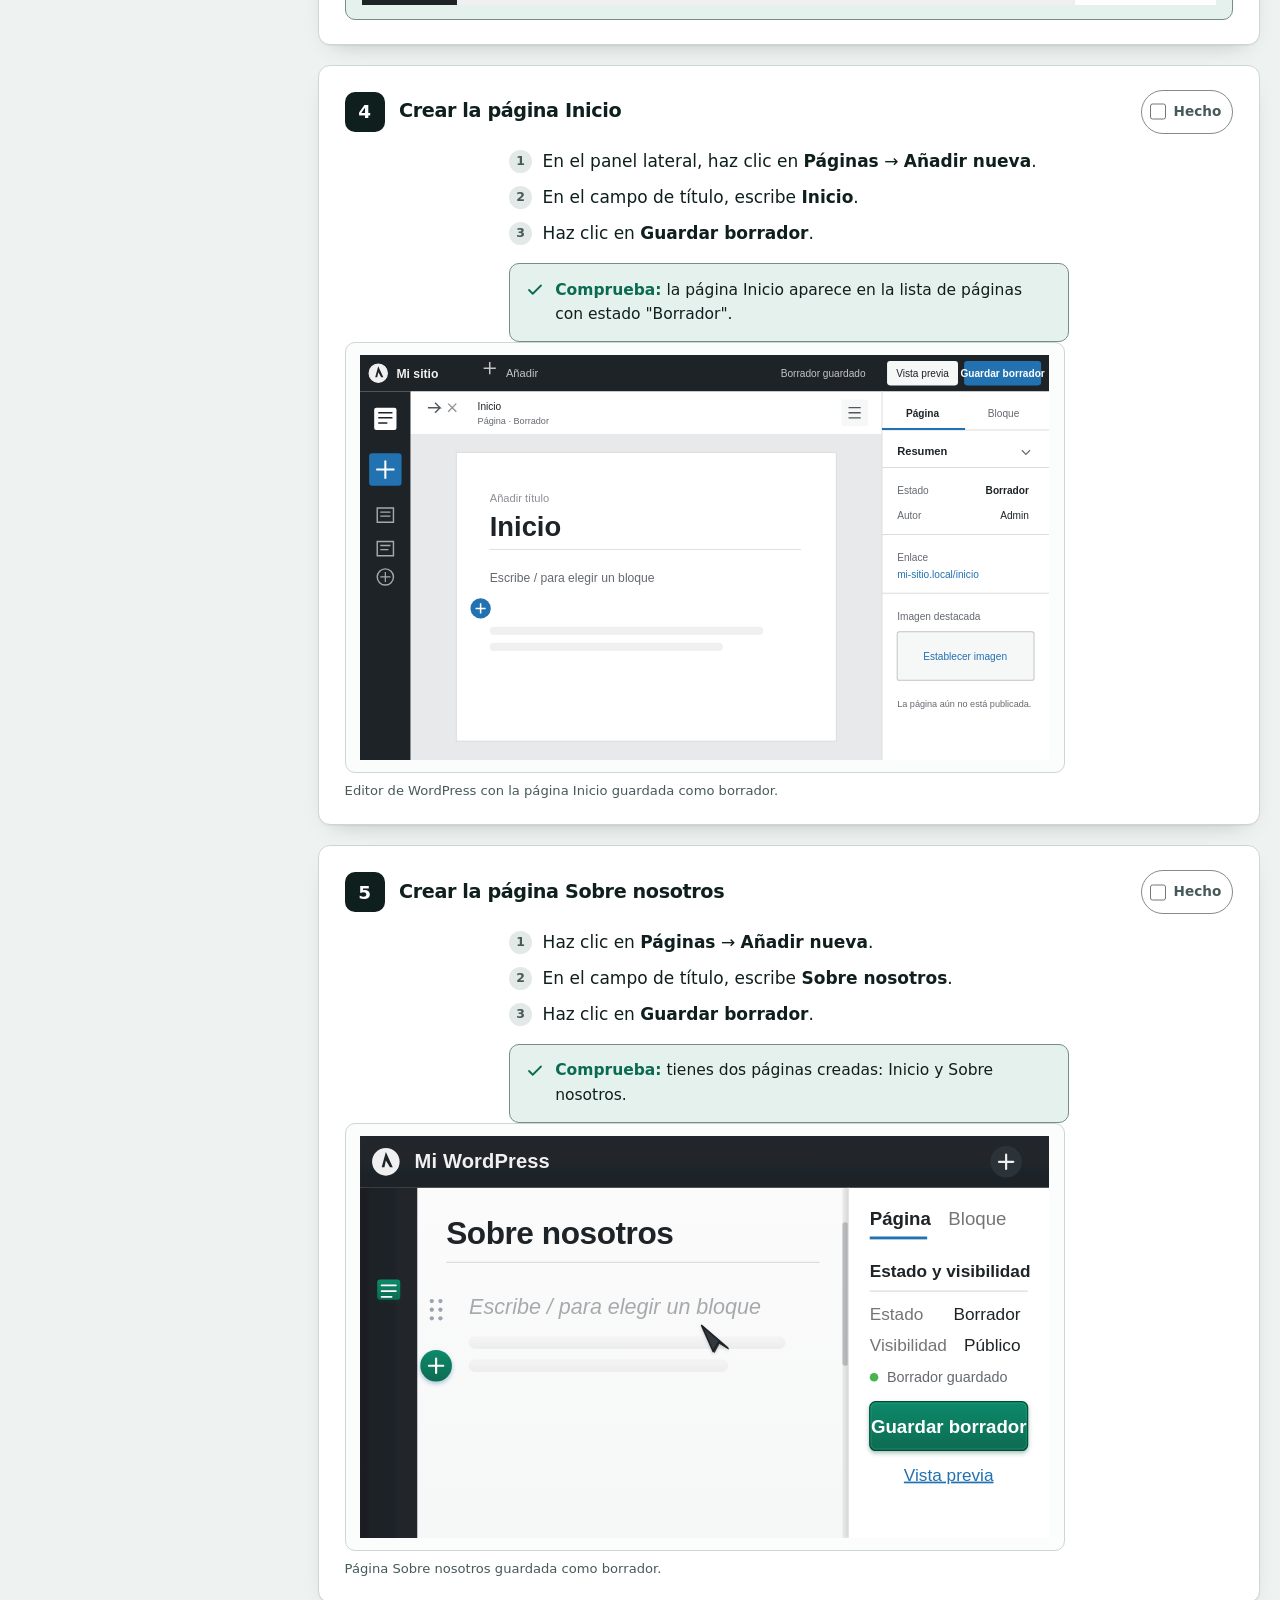
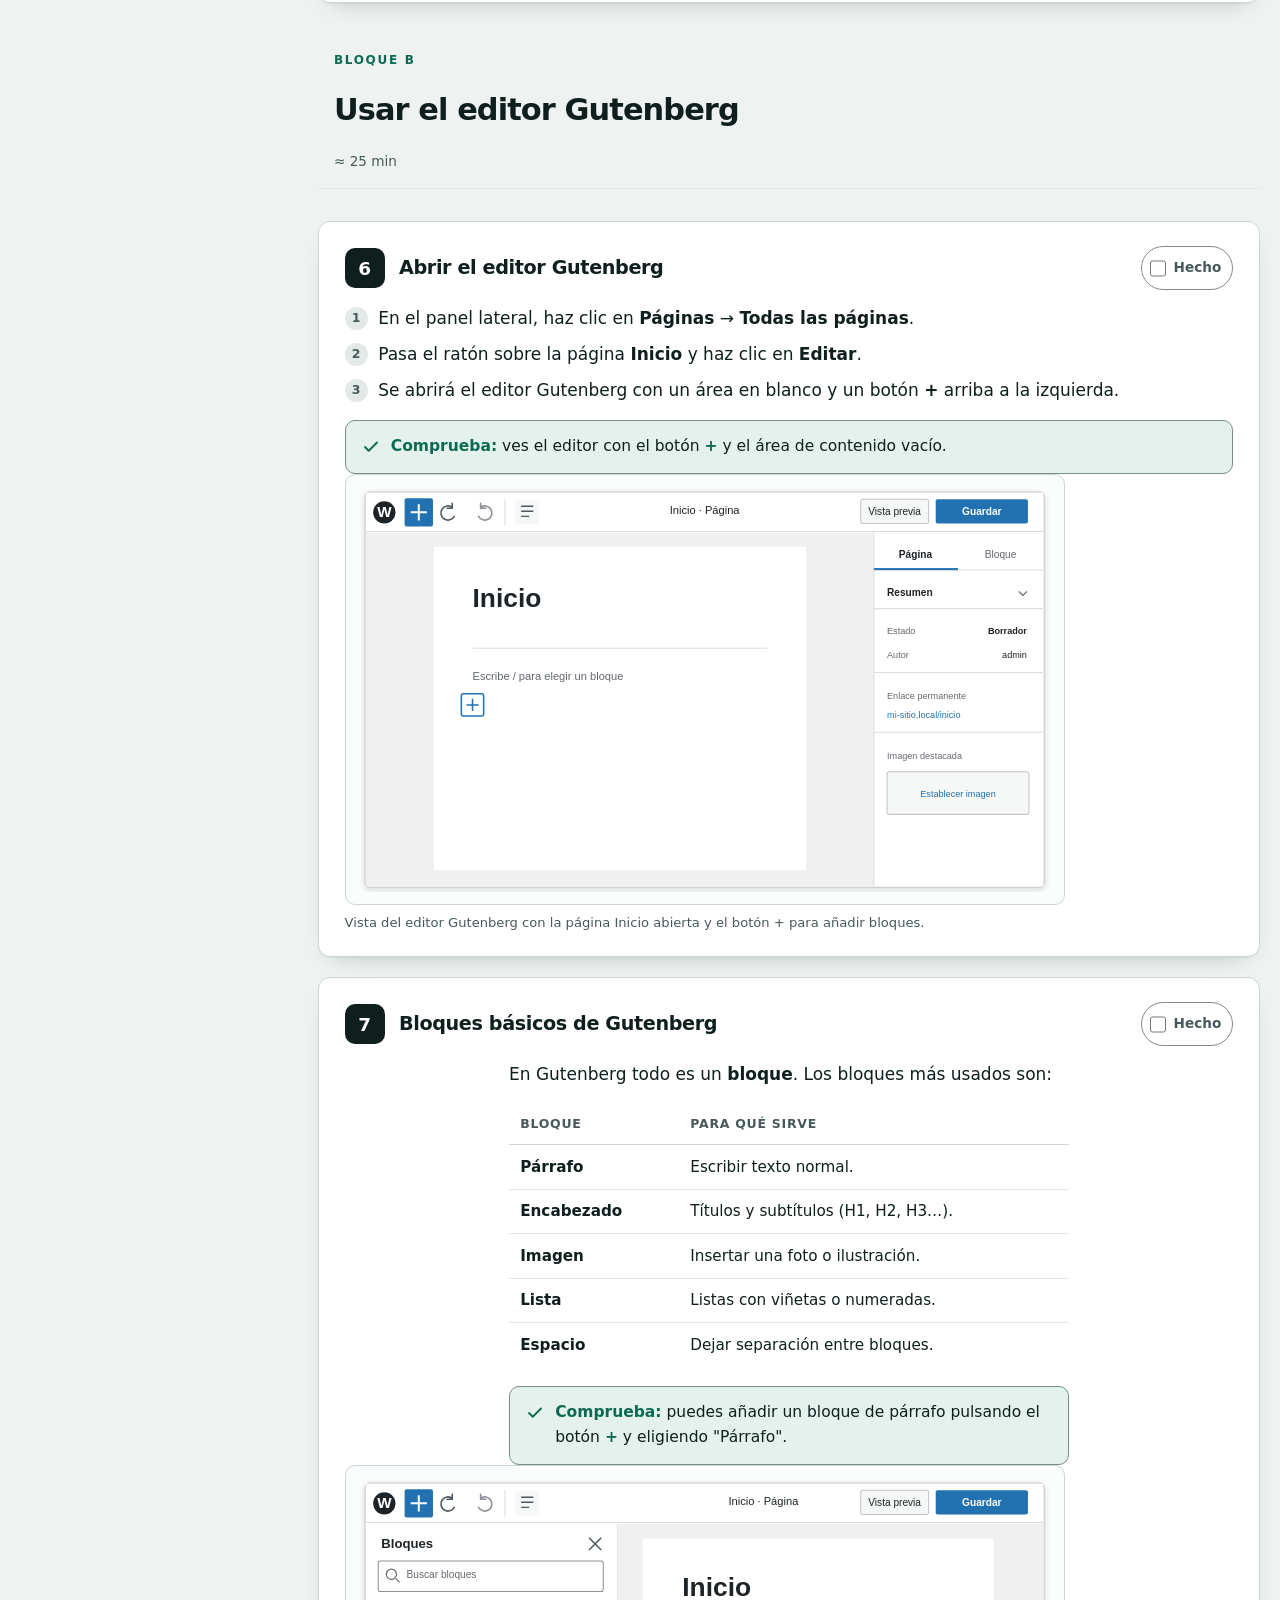
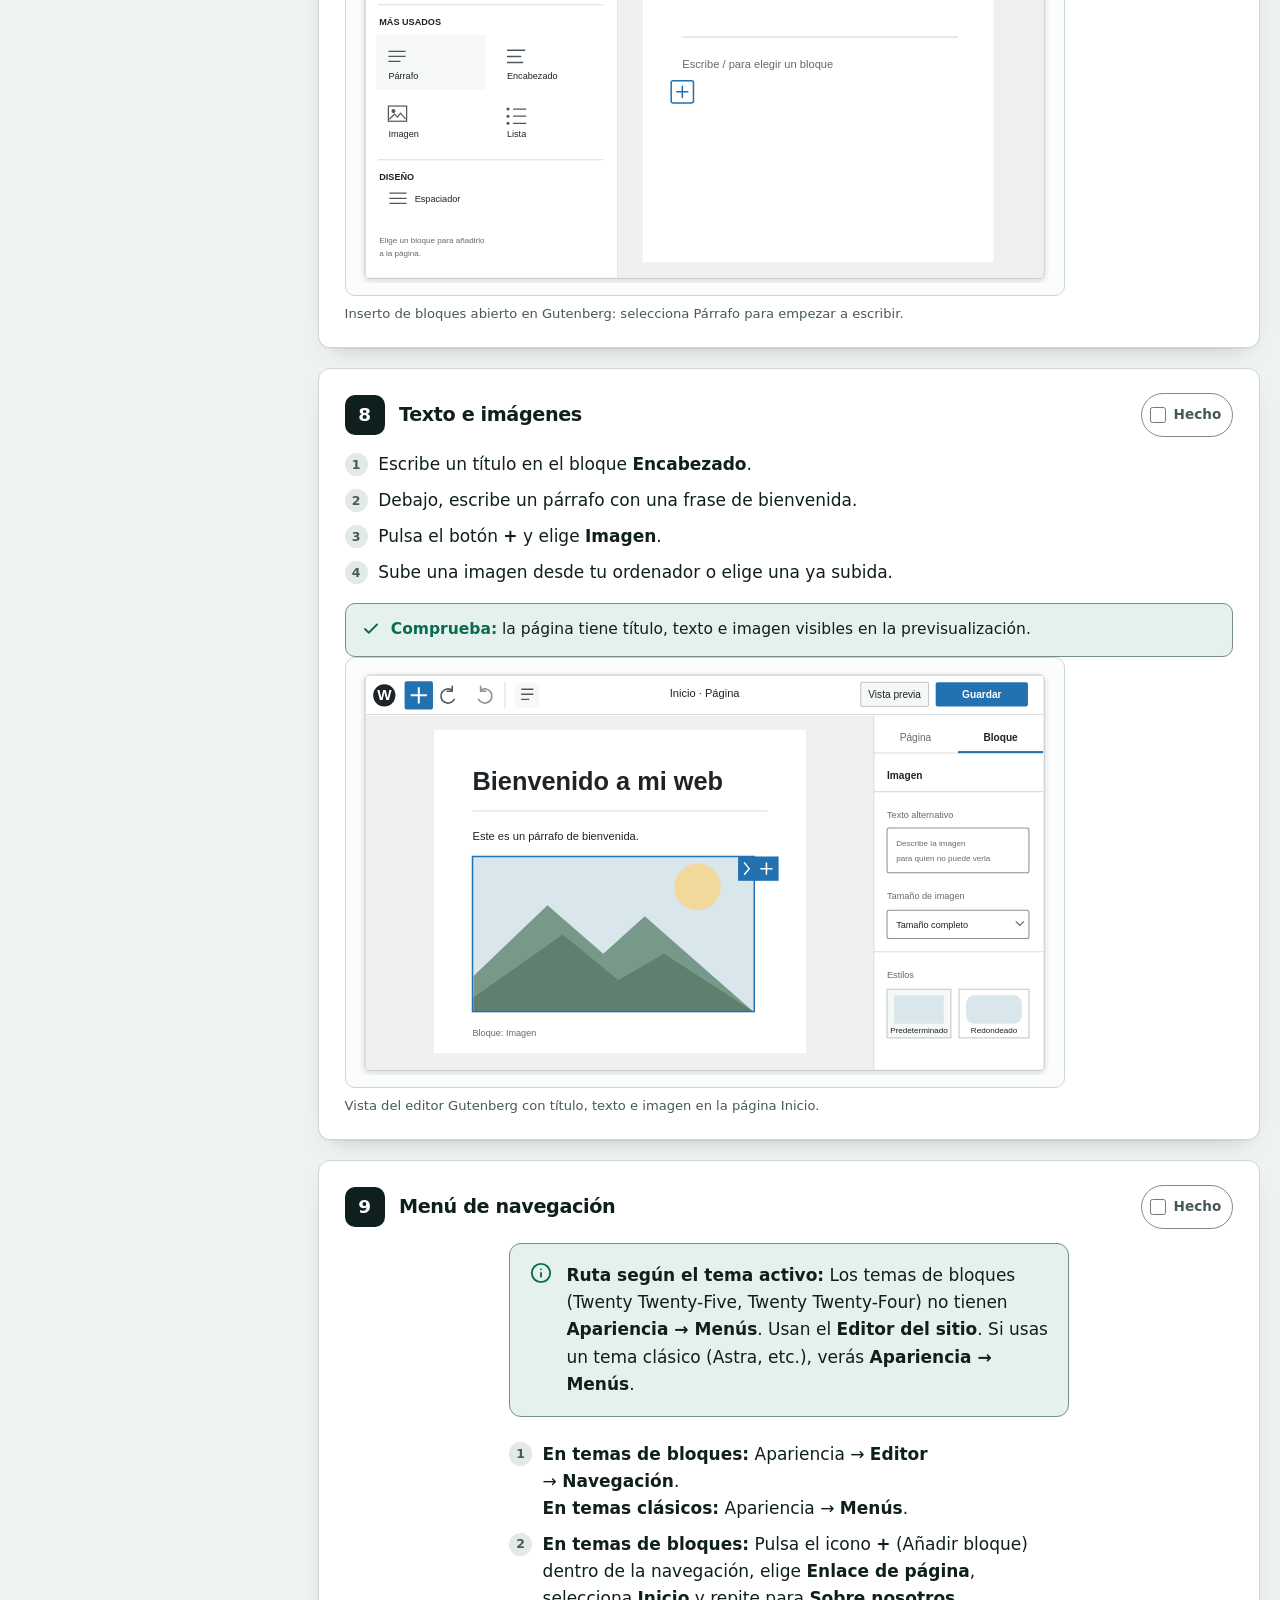
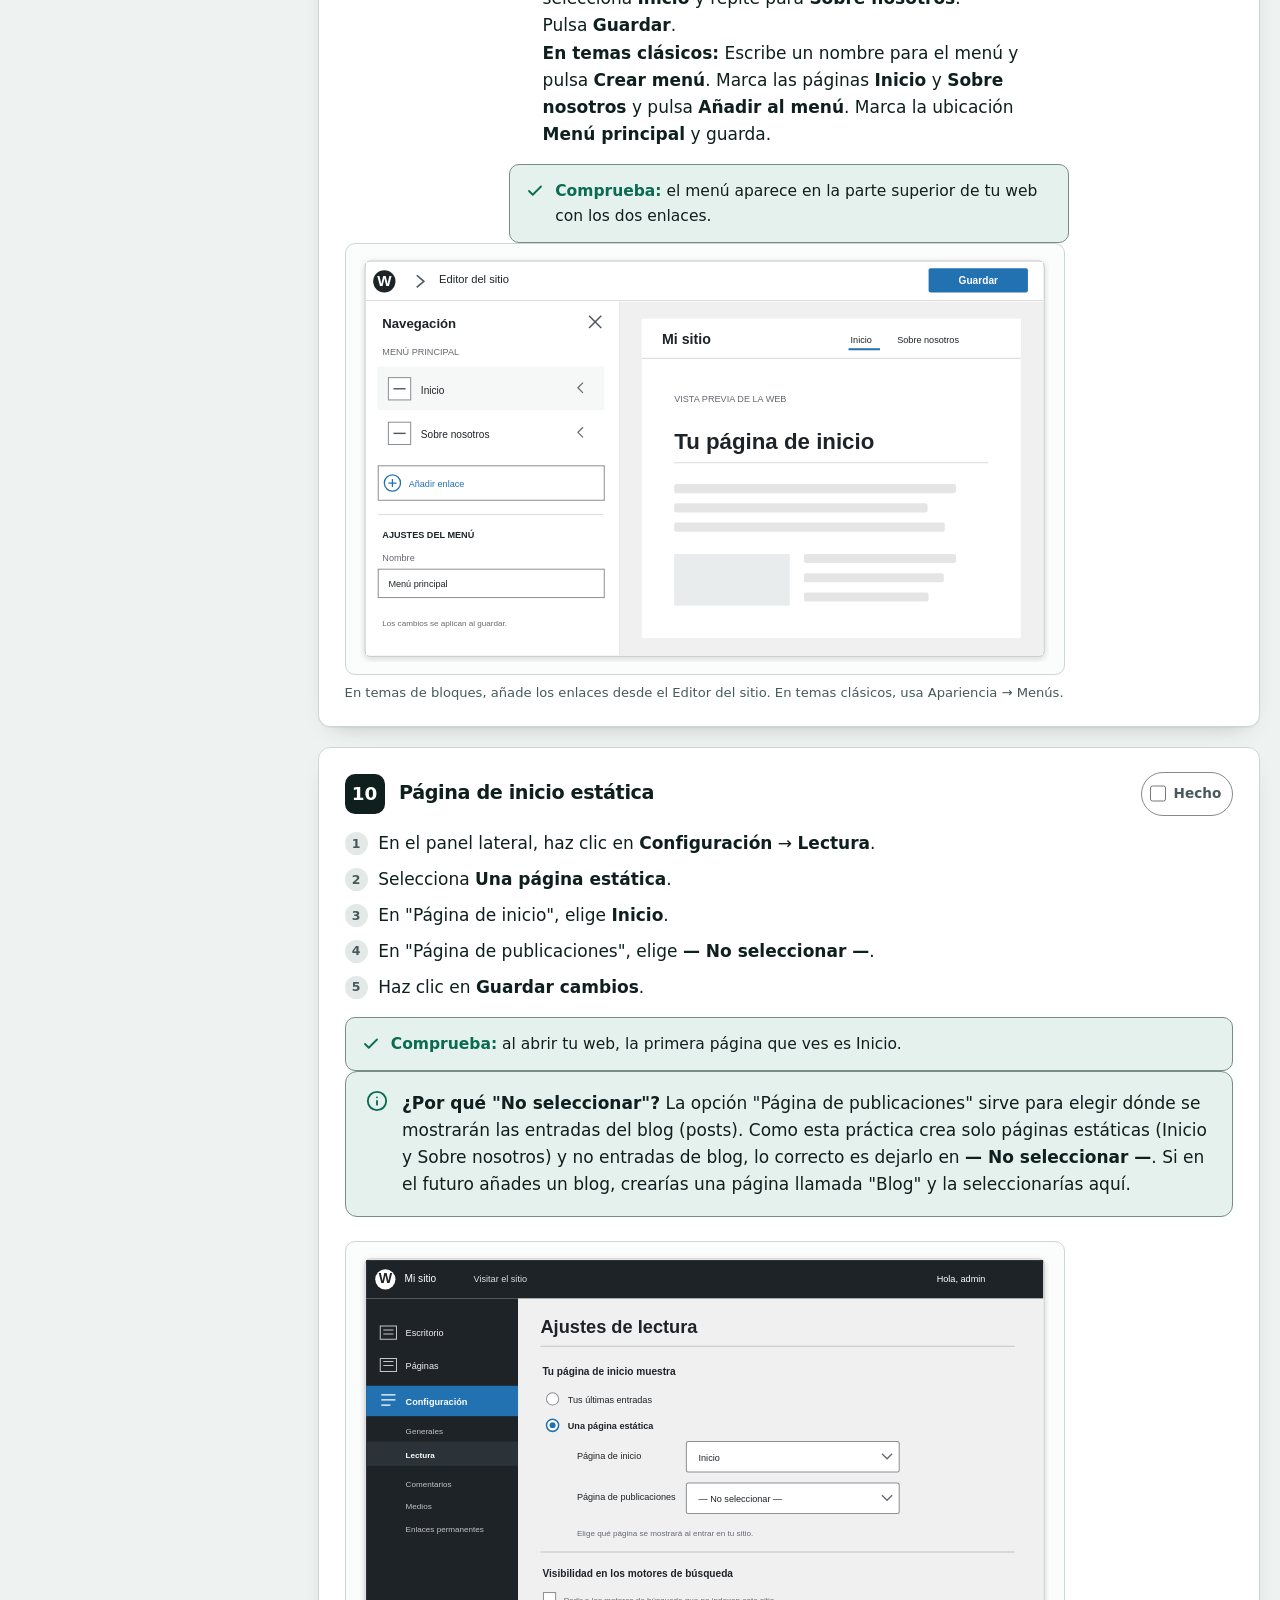
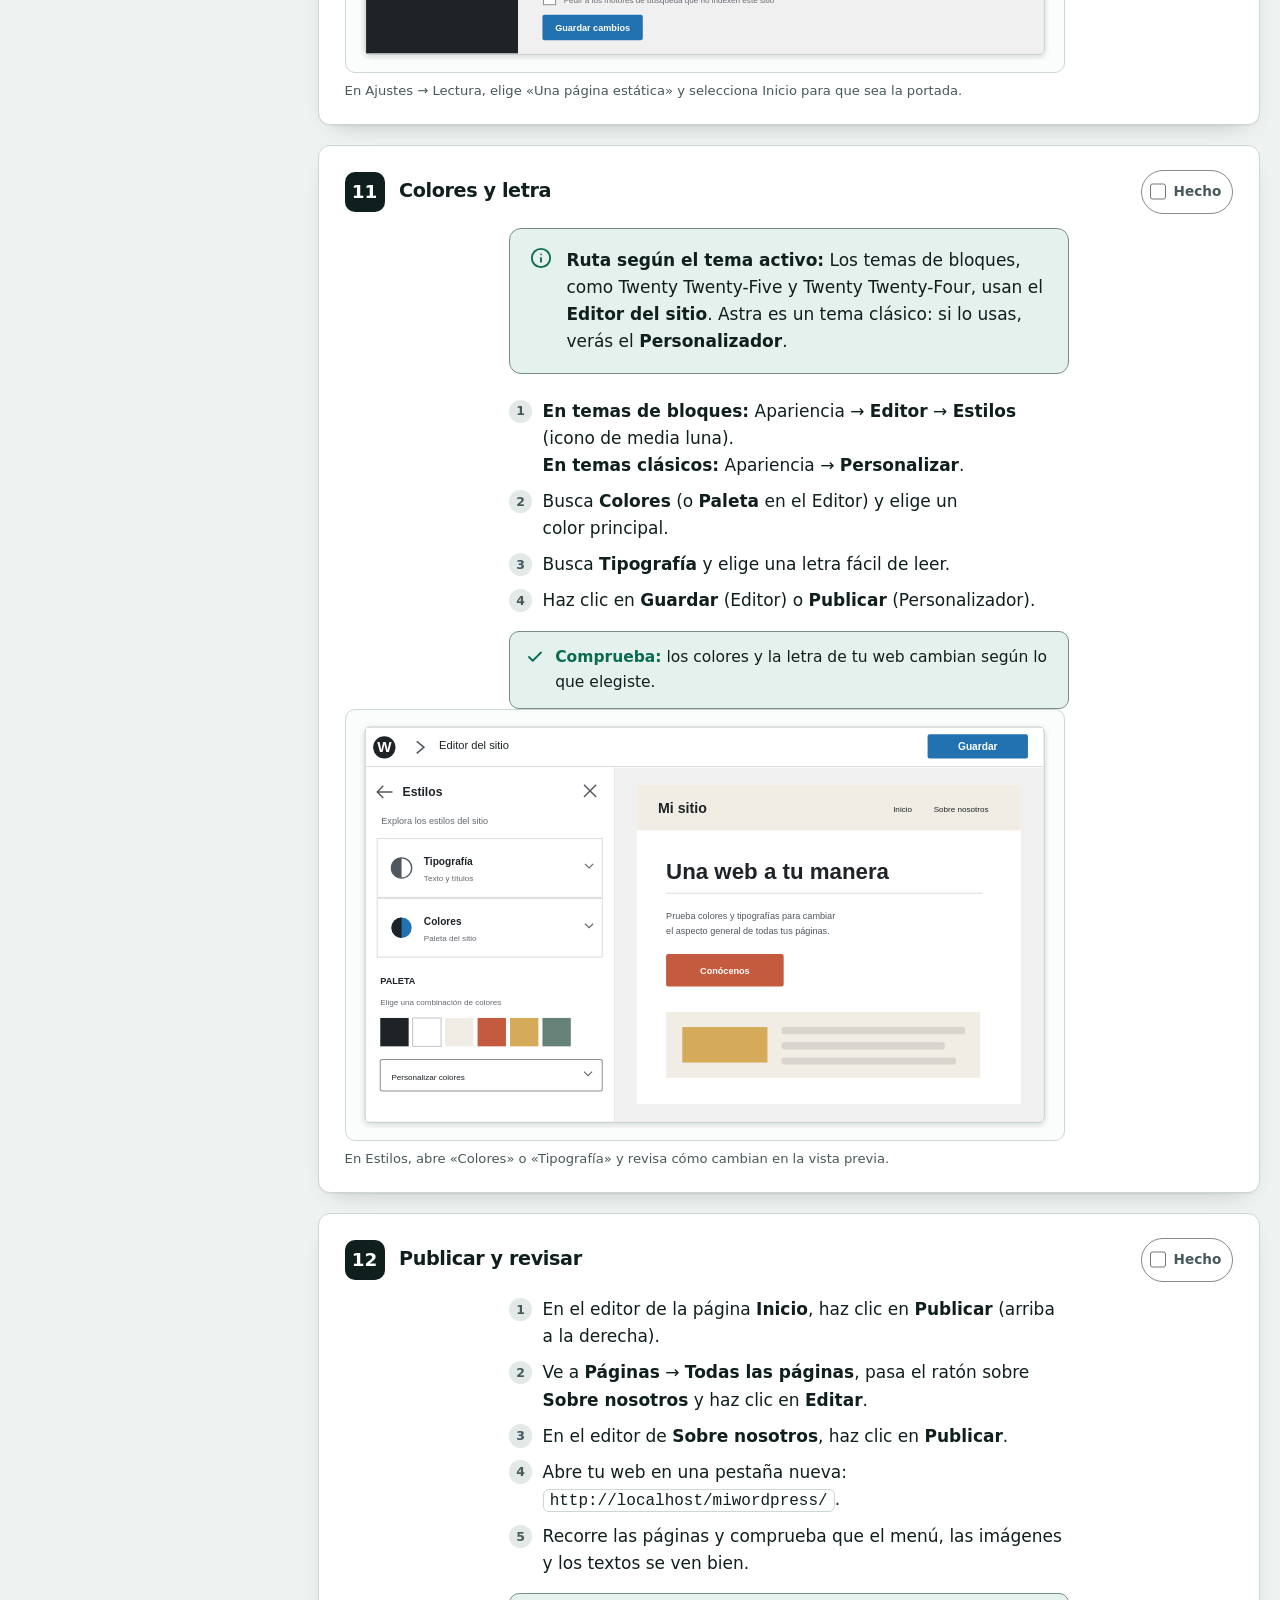
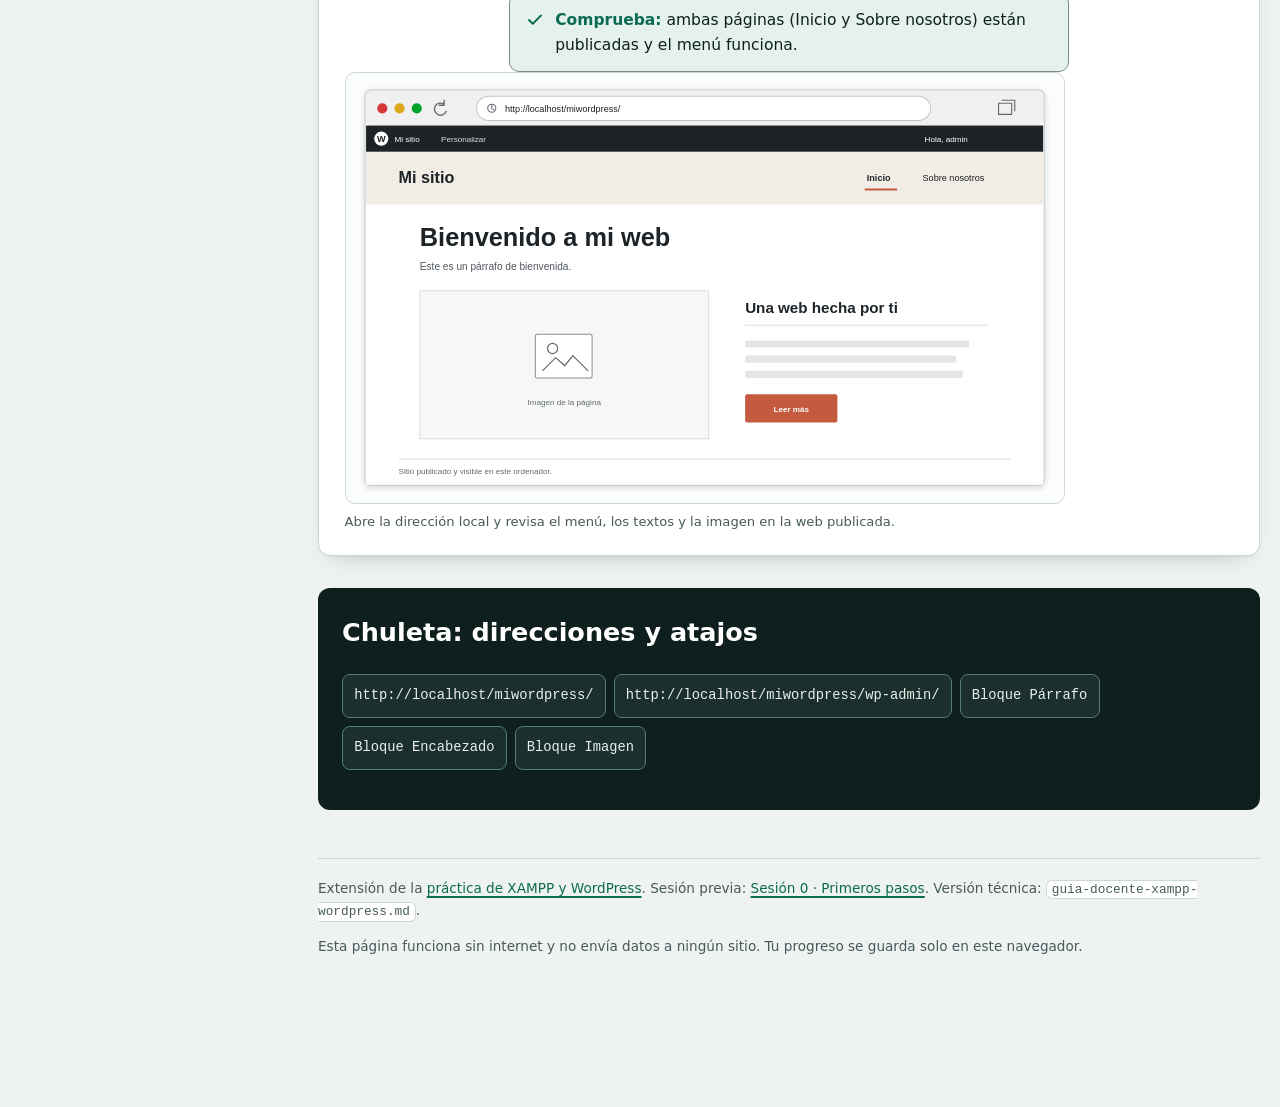
==== commit 5b80afa1: "feat(ui): toggle manual claro/oscuro con persistencia y accesibilidad Añade un boton de tema claro/o" ====
--- a/practica-gutenberg/index.html
+++ b/practica-gutenberg/index.html
@@ -7,6 +7,17 @@
 <title>Crear una web con WordPress y Gutenberg · Paso a paso</title>
 <link rel="stylesheet" href="../assets/css/shared.css">
 <link rel="icon" type="image/svg+xml" href="../assets/svg/favicon.svg">
+<script>
+  /* Aplica el tema guardado antes del primer pintado, para que la pagina no
+     parpadee al abrirla. Si no hay tema guardado, el CSS usa la preferencia
+     del sistema: esta pagina tambien funciona sin JavaScript. */
+  try {
+    var t = localStorage.getItem("ifct0510-theme.v1");
+    if (t === "light" || t === "dark") {
+      document.documentElement.setAttribute("data-theme", t);
+    }
+  } catch (e) {}
+</script>
 </head>
 <body>
 <a class="skip" href="#contenido">Saltar al contenido</a>
@@ -27,6 +38,10 @@
       <button class="btn" type="button" id="print-btn">
         <img src="../assets/svg/print.svg" width="15" height="15" alt="" aria-hidden="true">
         Imprimir
+      </button>
+      <button class="btn theme-toggle noprint" type="button" id="theme-toggle" aria-label="Cambiar a tema oscuro" title="Cambiar a tema oscuro">
+        <svg class="theme-toggle__moon" width="18" height="18" viewBox="0 0 24 24" fill="none" stroke="currentColor" stroke-width="2" stroke-linecap="round" stroke-linejoin="round" aria-hidden="true"><path d="M21 12.79A9 9 0 1 1 11.21 3 7 7 0 0 0 21 12.79z"/></svg>
+        <svg class="theme-toggle__sun" width="18" height="18" viewBox="0 0 24 24" fill="none" stroke="currentColor" stroke-width="2" stroke-linecap="round" stroke-linejoin="round" aria-hidden="true"><circle cx="12" cy="12" r="4"/><path d="M12 2v2M12 20v2M4.9 4.9l1.4 1.4M17.7 17.7l1.4 1.4M2 12h2M20 12h2M6.3 17.7l-1.4 1.4M19.1 4.9l-1.4 1.4"/></svg>
       </button>
     </div>
   </div>
--- a/assets/css/shared.css
+++ b/assets/css/shared.css
@@ -101,6 +101,10 @@
    el tema claro y el tema oscuro remapeen el mismo conjunto de roles en vez de
    mantener dos paletas Parallelas. */
 :root{
+  /* Esquema de color del documento: los controles nativos (barras de scroll,
+     selects, campos) se pintan con el tema activo. El tema oscuro vuelve a
+     declararlo como "dark". */
+  color-scheme:light;
   /* superficies */
   --ground:#eef2f1;
   --panel:#ffffff;
@@ -162,9 +166,17 @@
 /* Tema oscuro. Se compone aparte (no es una inversion mecanica del claro): las
    superficies suben de tono, los bordes ganan contraste y el verde de marca
    se aclara para poder seguir siendo el color de accion y de enfasis.
-   Se limita a `screen` para que la impresion siga usando el tema claro. */
+   Se limita a `screen` para que la impresion siga usando el tema claro.
+
+   Los tokens oscuros se declaran DOS veces porque el tema se puede elegir a
+   mano con el boton de la barra superior:
+     - sin eleccion guardada manda la preferencia del sistema (1.er bloque);
+     - con data-theme="dark" en <html> manda la eleccion del usuario (2.do).
+   Las dos listas DEBEN ser identicas: si se edita una, se edita la otra.
+   scripts/check-ui.ps1 (E114) avisa si se desincronicen. */
 @media screen and (prefers-color-scheme: dark){
-  :root{
+  :root:not([data-theme="light"]){
+    color-scheme:dark;
     --ground:#0d1513;
     --panel:#151f1c;
     --surface-soft:#111b18;
@@ -208,6 +220,67 @@
     --shadow-solid-hover:0 1px 1px rgba(0,0,0,.35), 0 10px 20px -12px rgba(0,0,0,.85);
   }
 }
+@media screen{
+  :root[data-theme="dark"]{
+    color-scheme:dark;
+    --ground:#0d1513;
+    --panel:#151f1c;
+    --surface-soft:#111b18;
+    --code-bg:#131e1a;
+    --ink:#e9efec;
+    --ink-2:#a3b8b2;
+    --ink-fill:#e9efec;
+    --on-ink-fill:#0c1412;
+    --rule:#5b726b;
+    --rule-soft:#263631;
+    --rule-control:#5b726b;
+    --signal-rule:#4a8f75;
+    --warn-rule:#9a7c3c;
+    --signal:#3ec89a;
+    --signal-strong:#52d5a8;
+    --signal-stronger:#6ee0b8;
+    --signal-soft:#16342b;
+    --signal-ink:#6fdcb4;
+    --on-signal:#08201a;
+    --selection:#24483d;
+    --focus-signal:rgba(62,200,154,.45);
+    --alert:#f2937d;
+    --alert-soft:#3a1f18;
+    --warn:#e3b466;
+    --warn-soft:#332710;
+    --part-bg-s0:#111b18;
+    --part-accent-xampp:#8ab0ff;
+    --part-bg-xampp:#121a28;
+    --part-accent-gutenberg:#f0b45e;
+    --part-bg-gutenberg:#241d11;
+    --final-bg:#0b1512;
+    --final-ink:#e9efed;
+    --final-ink-strong:#ffffff;
+    --final-ink-soft:#c2d2cd;
+    --final-chip-bg:#182a26;
+    --final-chip-rule:#62867b;
+    --final-chip-hover:#24443c;
+    --shadow:0 1px 1px rgba(0,0,0,.4), 0 10px 24px -16px rgba(0,0,0,.7);
+    --shadow-float:0 2px 10px rgba(0,0,0,.55);
+    --shadow-solid:0 1px 1px rgba(0,0,0,.35), 0 6px 16px -12px rgba(0,0,0,.8);
+    --shadow-solid-hover:0 1px 1px rgba(0,0,0,.35), 0 10px 20px -12px rgba(0,0,0,.85);
+  }
+}
+
+/* Iconos del boton de tema. El icono muestra el tema de DESTINO: luna = pasar
+   al tema oscuro, sol = pasar al tema claro. Refleja la misma logica que los
+   tokens: sin eleccion guardada manda el sistema; con data-theme manda el
+   usuario. */
+.theme-toggle__sun{display:none}
+.theme-toggle__moon{display:block}
+@media screen and (prefers-color-scheme: dark){
+  :root:not([data-theme="light"]) .theme-toggle__sun{display:block}
+  :root:not([data-theme="light"]) .theme-toggle__moon{display:none}
+}
+@media screen{
+  :root[data-theme="dark"] .theme-toggle__sun{display:block}
+  :root[data-theme="dark"] .theme-toggle__moon{display:none}
+}
 
 *,*::before,*::after{box-sizing:border-box}
 html{scroll-behavior:smooth; scroll-padding-top:5.5rem}
@@ -377,6 +450,17 @@
 }
 .btn--quiet{border-color:transparent; color:var(--ink-2)}
 .btn--quiet:hover{color:var(--ink); background:transparent}
+
+/* Boton de tema (solo icono). Cuadrado de 44x44 para el objetivo tactil minimo
+   (WCAG 2.5.8) y con borde visible, porque un icono suelto no basta para
+   identificar el control (WCAG 1.4.11). El color del icono sale de
+   currentColor, asi que hereda el del boton. */
+.theme-toggle{
+  width:44px;
+  min-width:44px;
+  padding:.55rem;
+  justify-content:center;
+}
 
 /* ---------- shell ---------- */
 .shell{
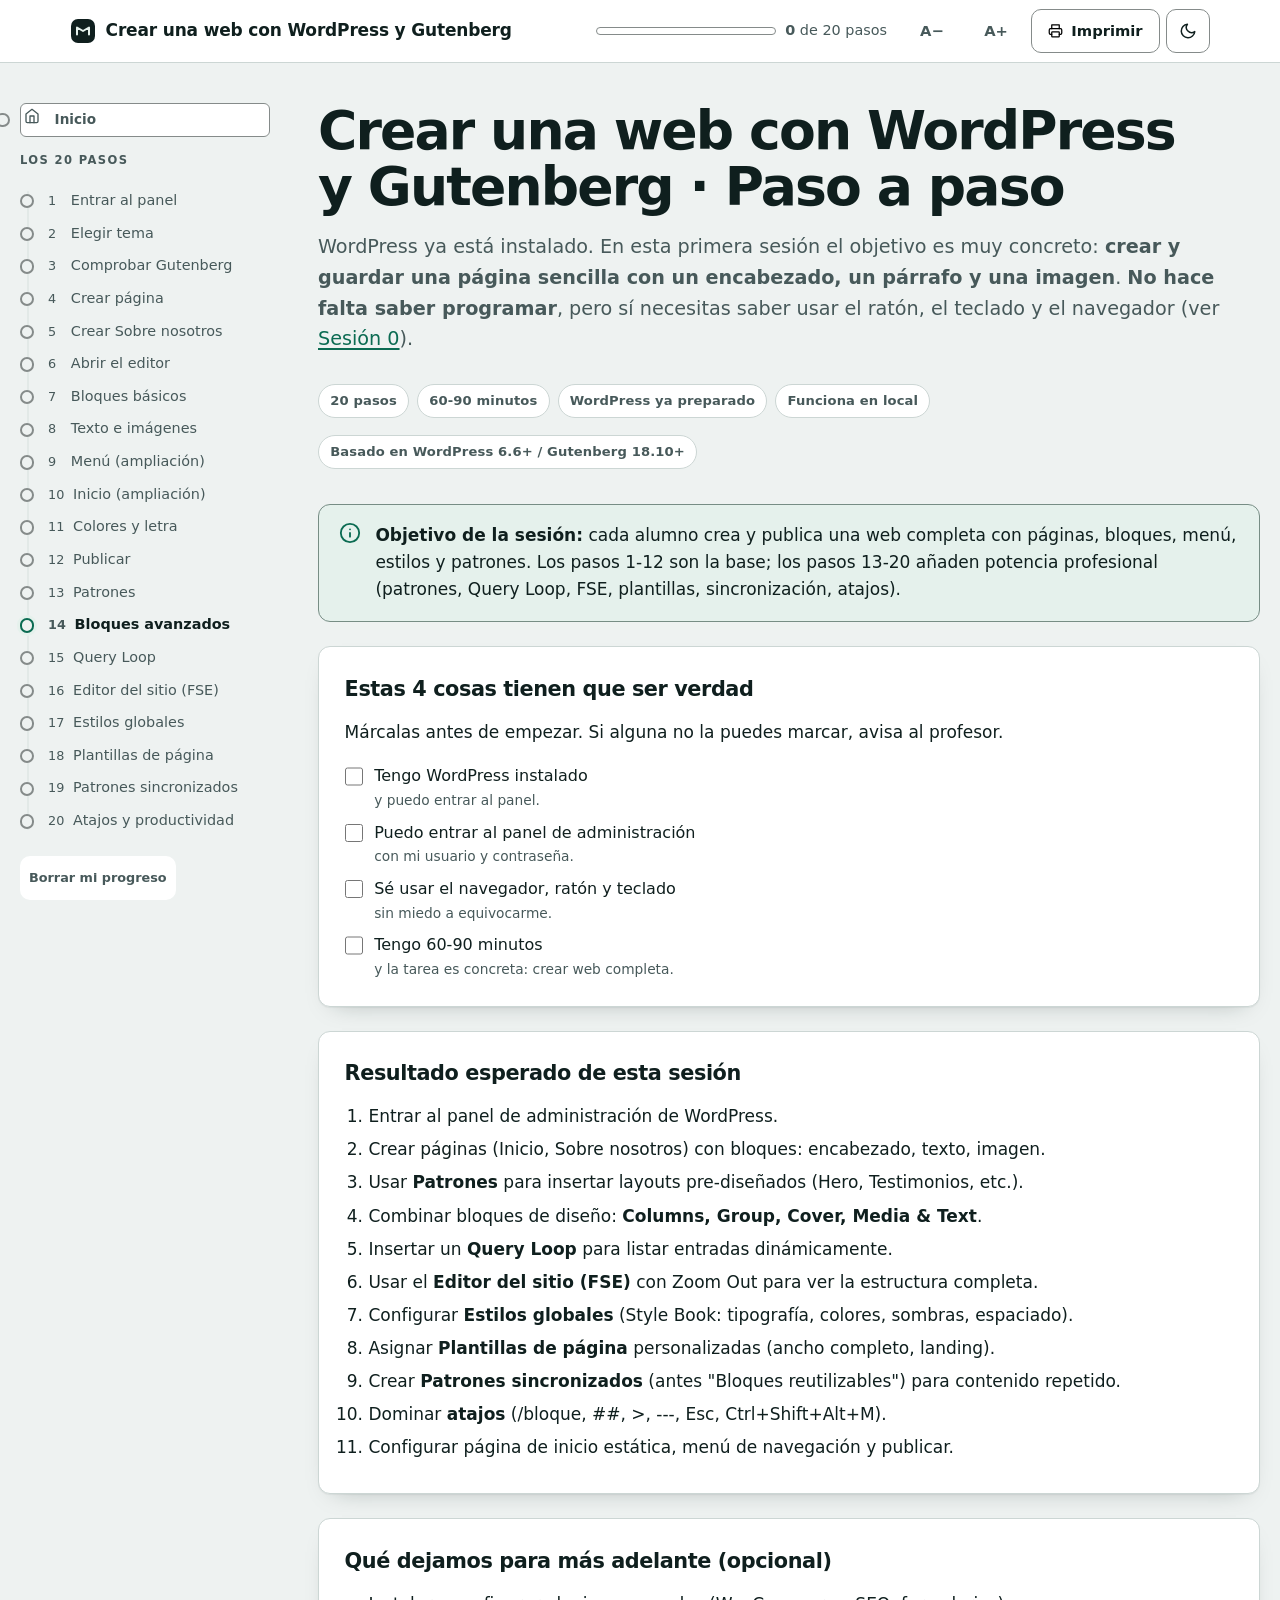
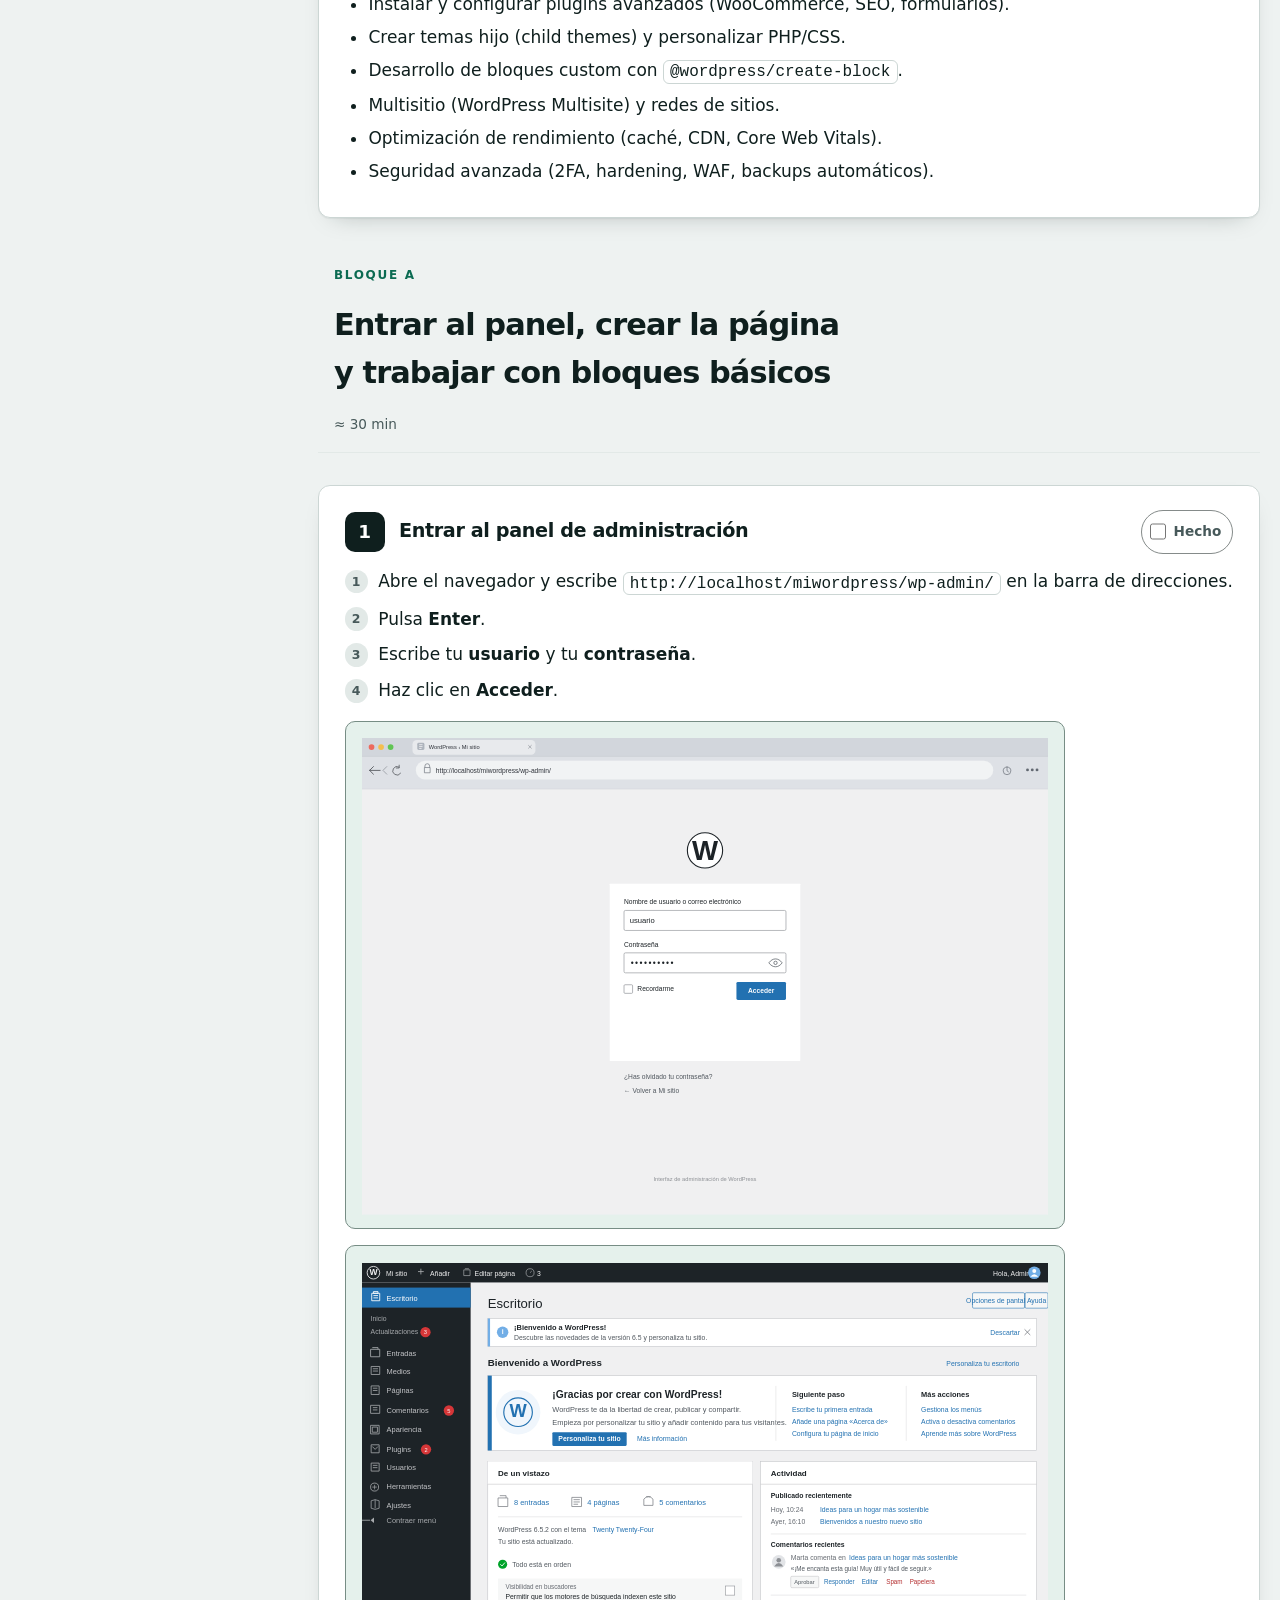
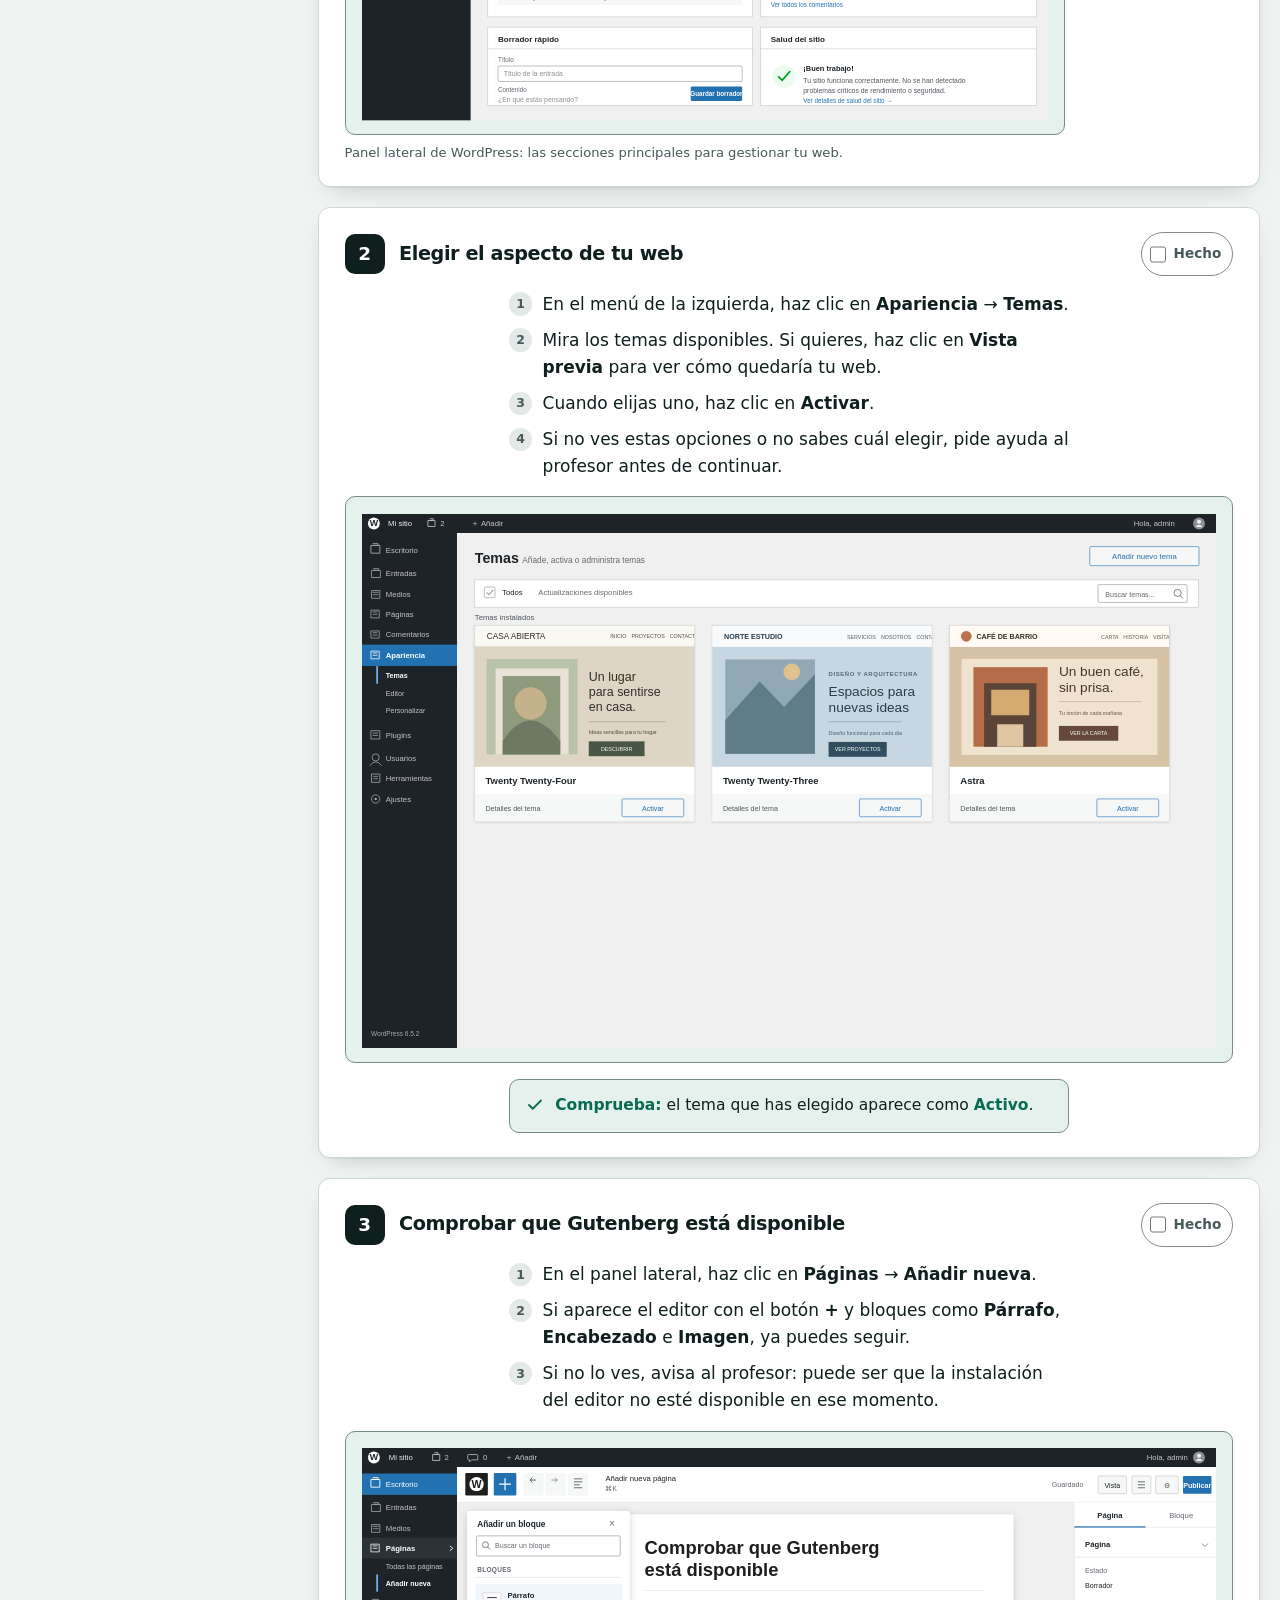
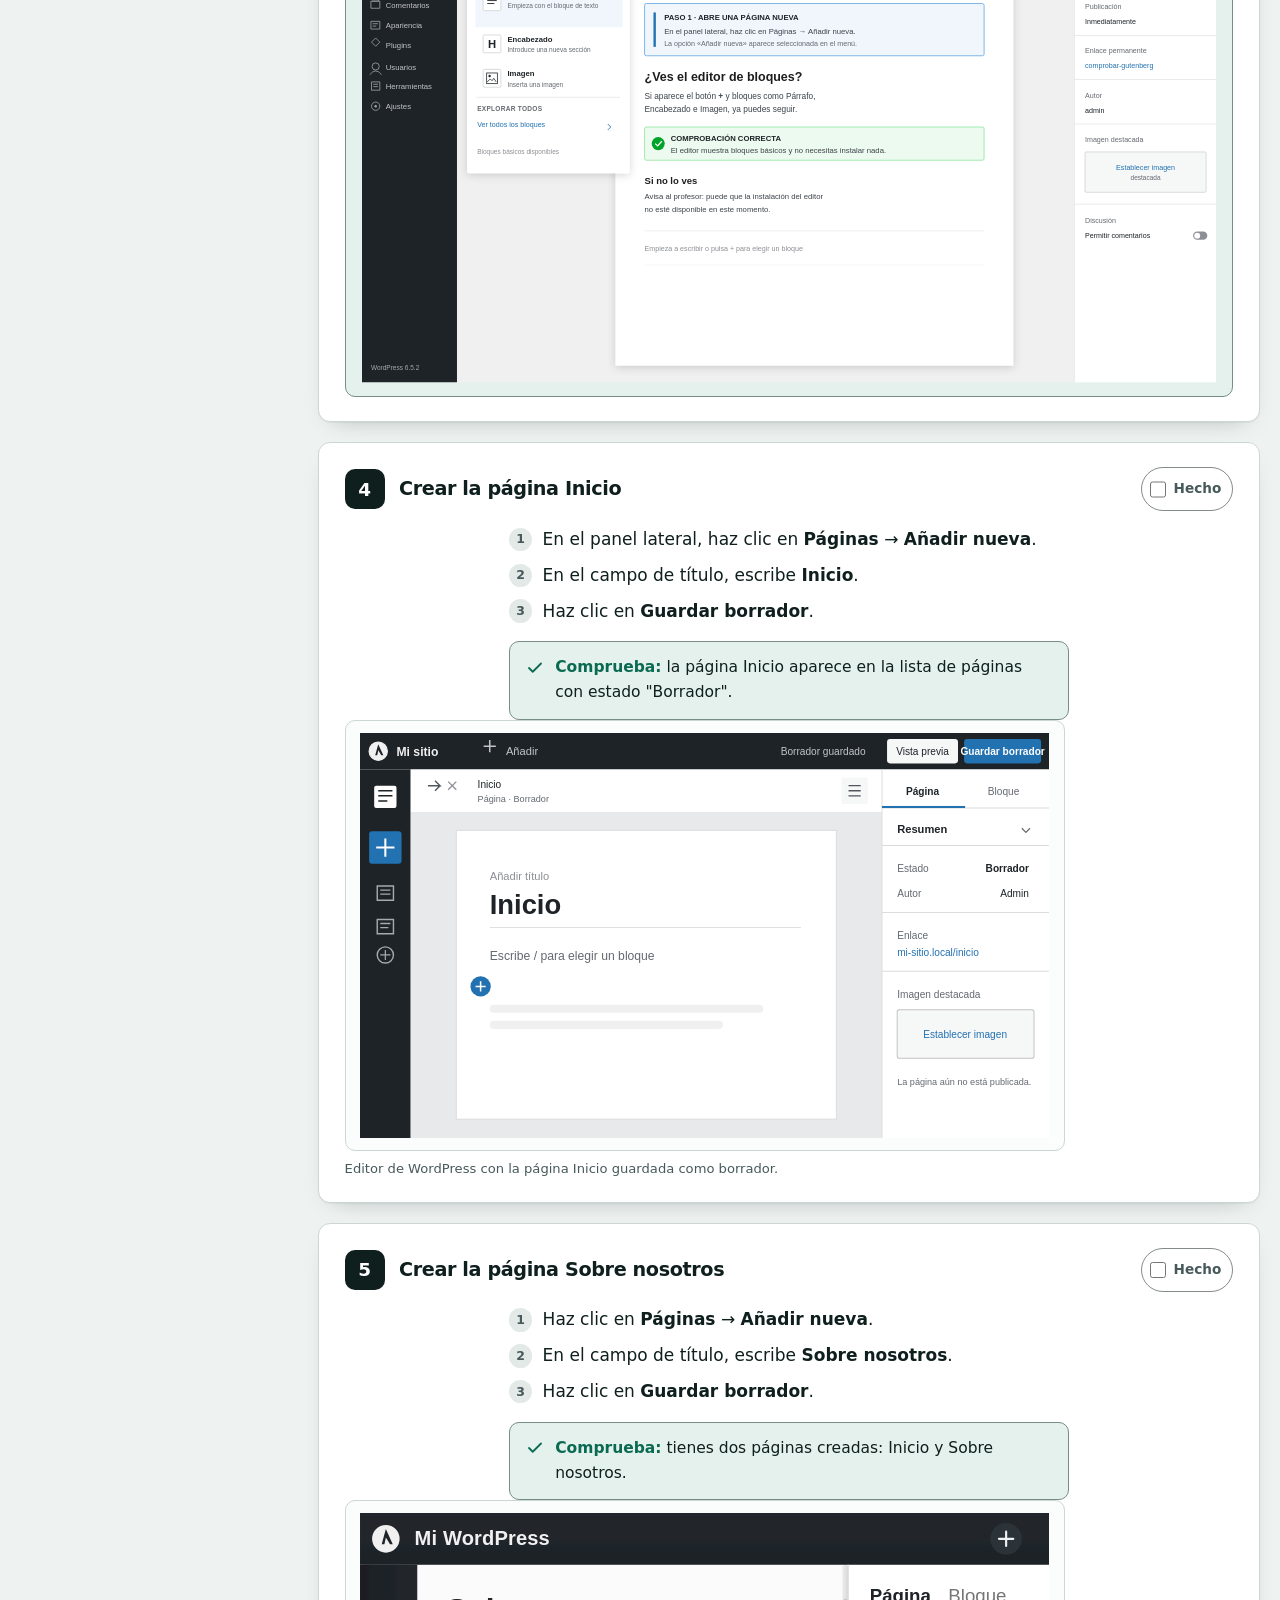
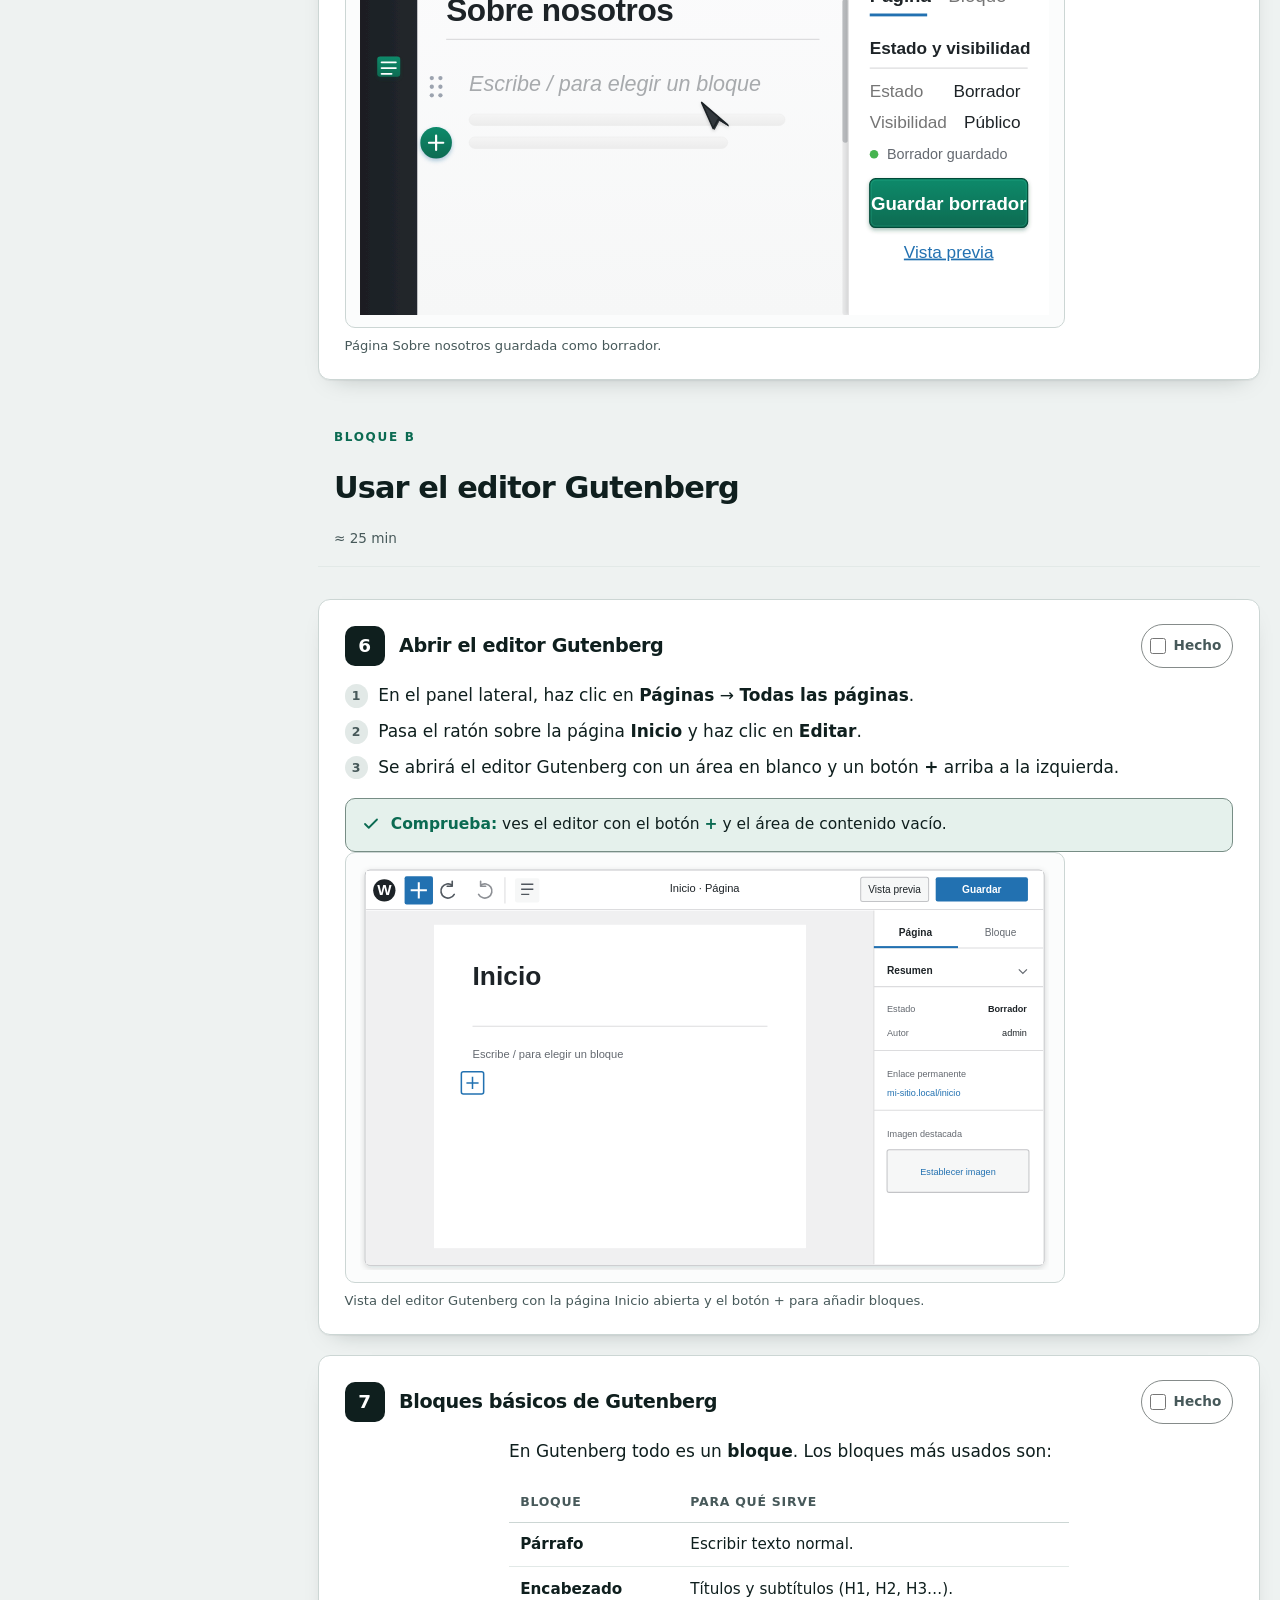
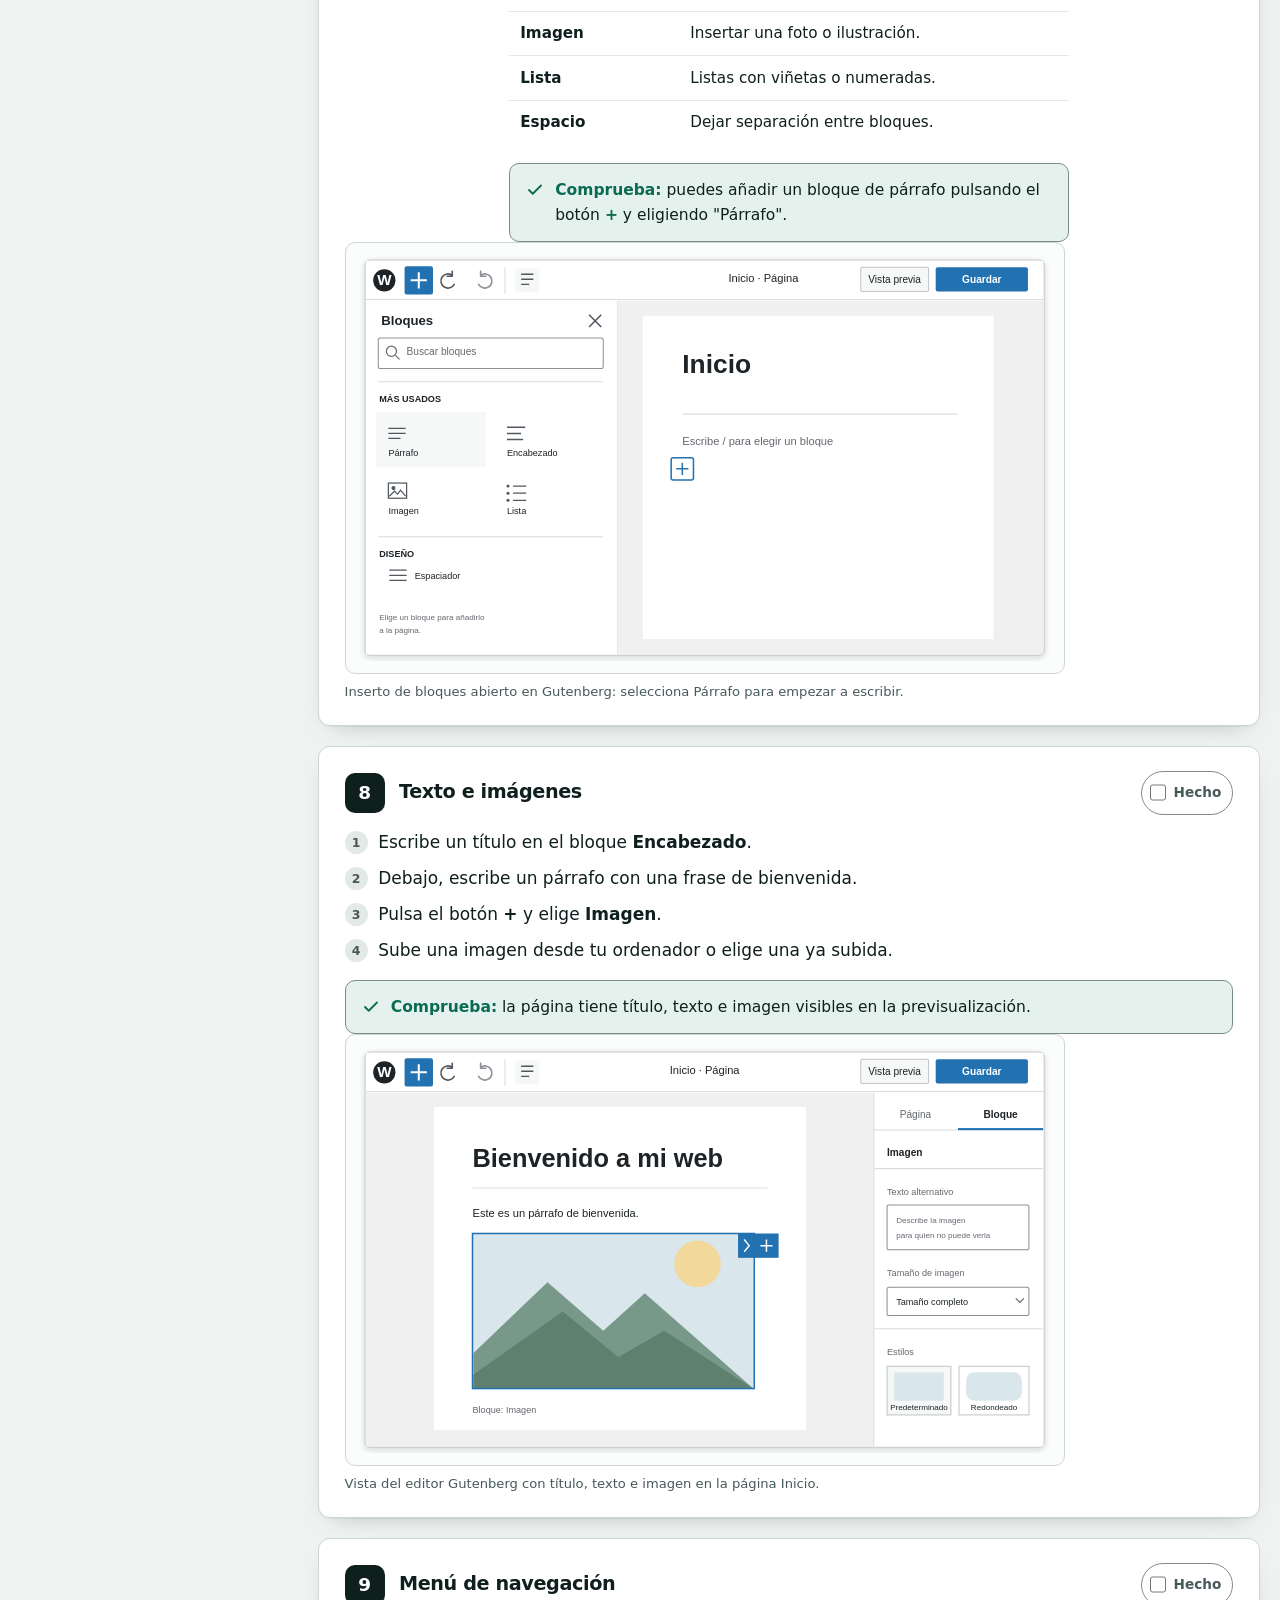
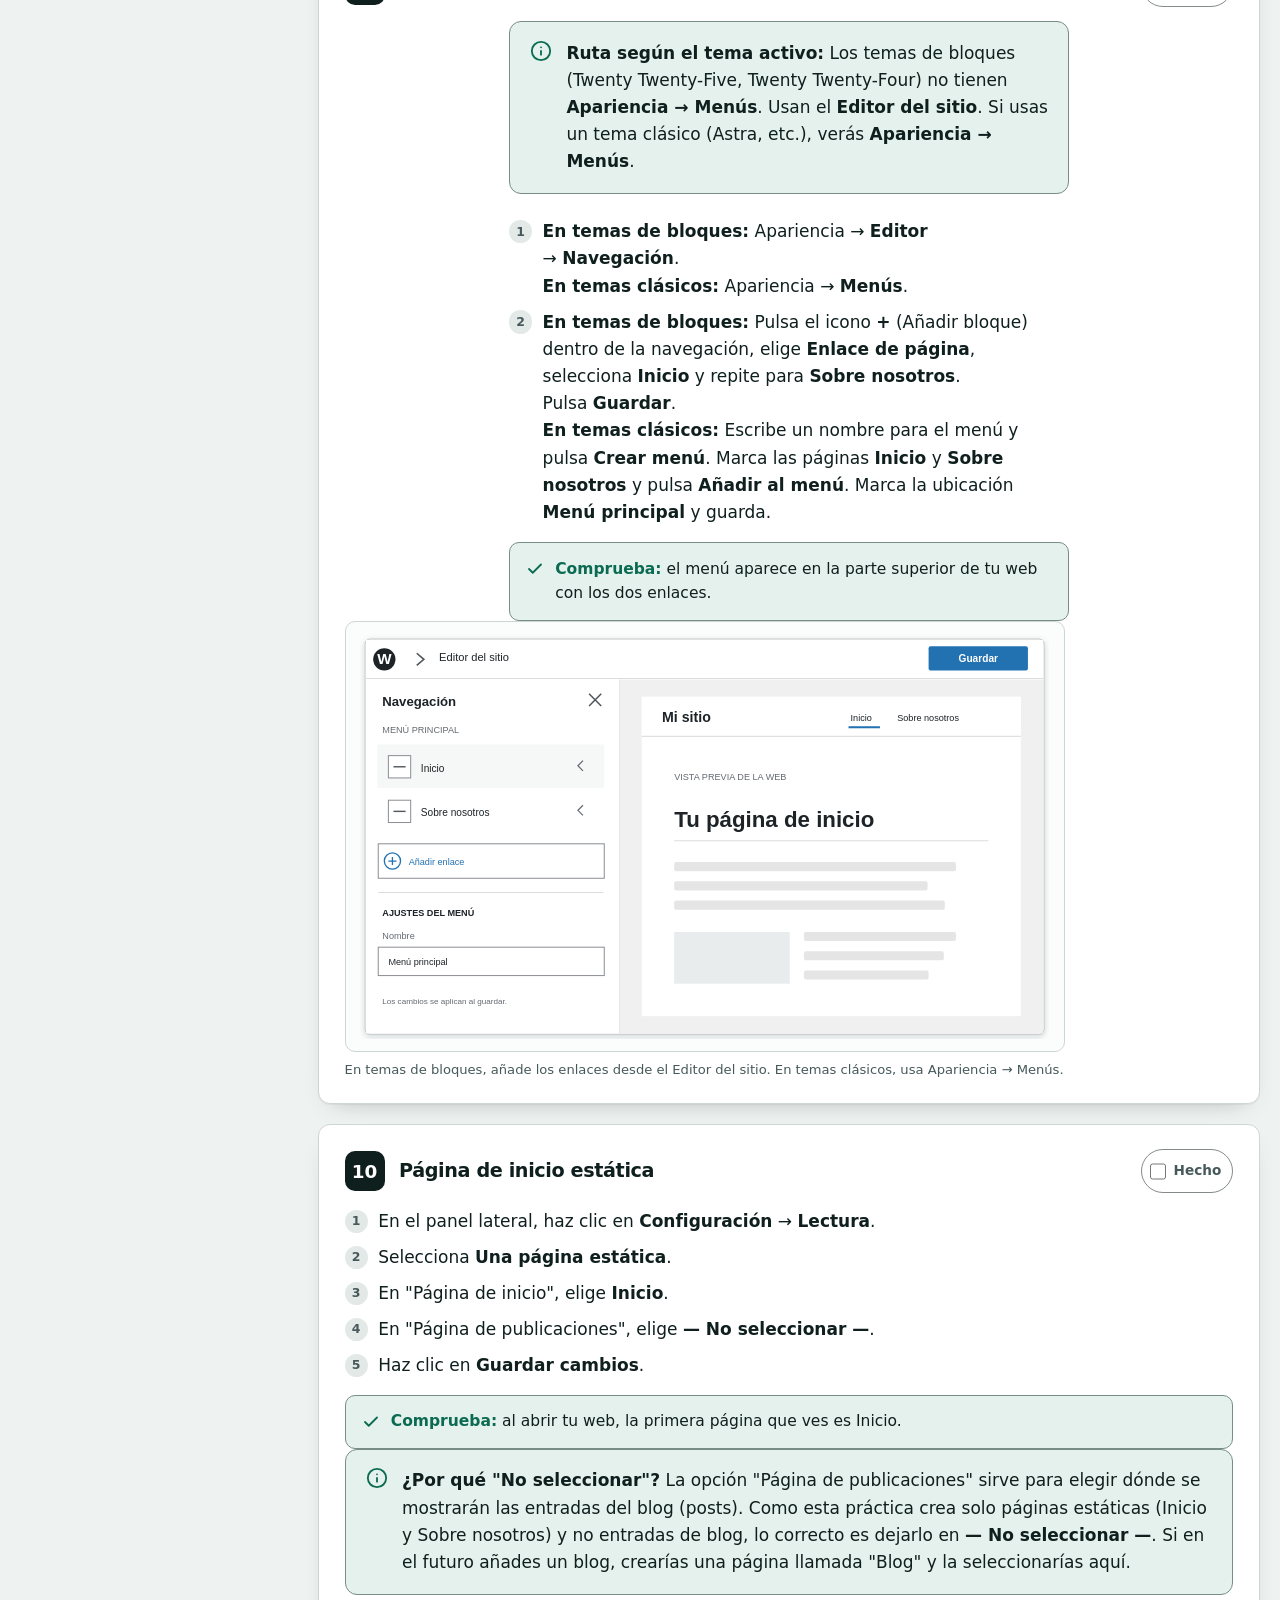
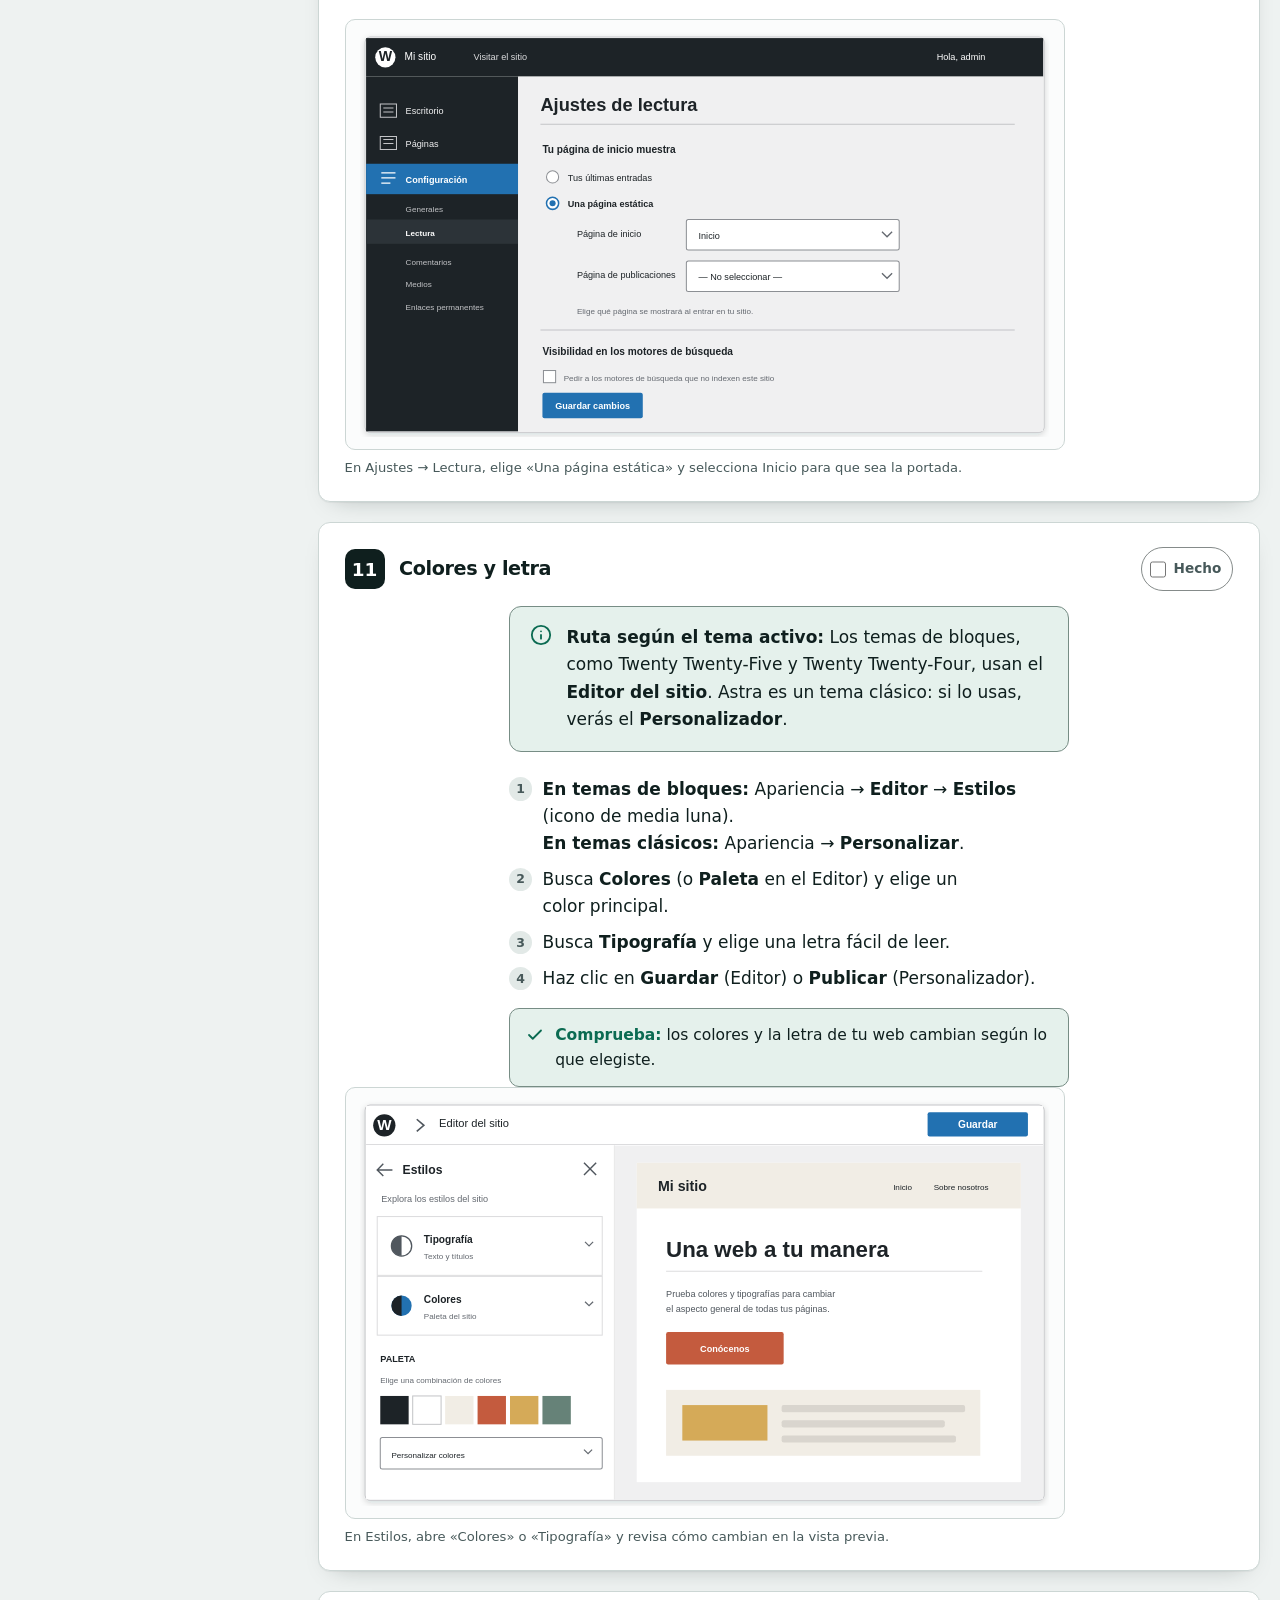
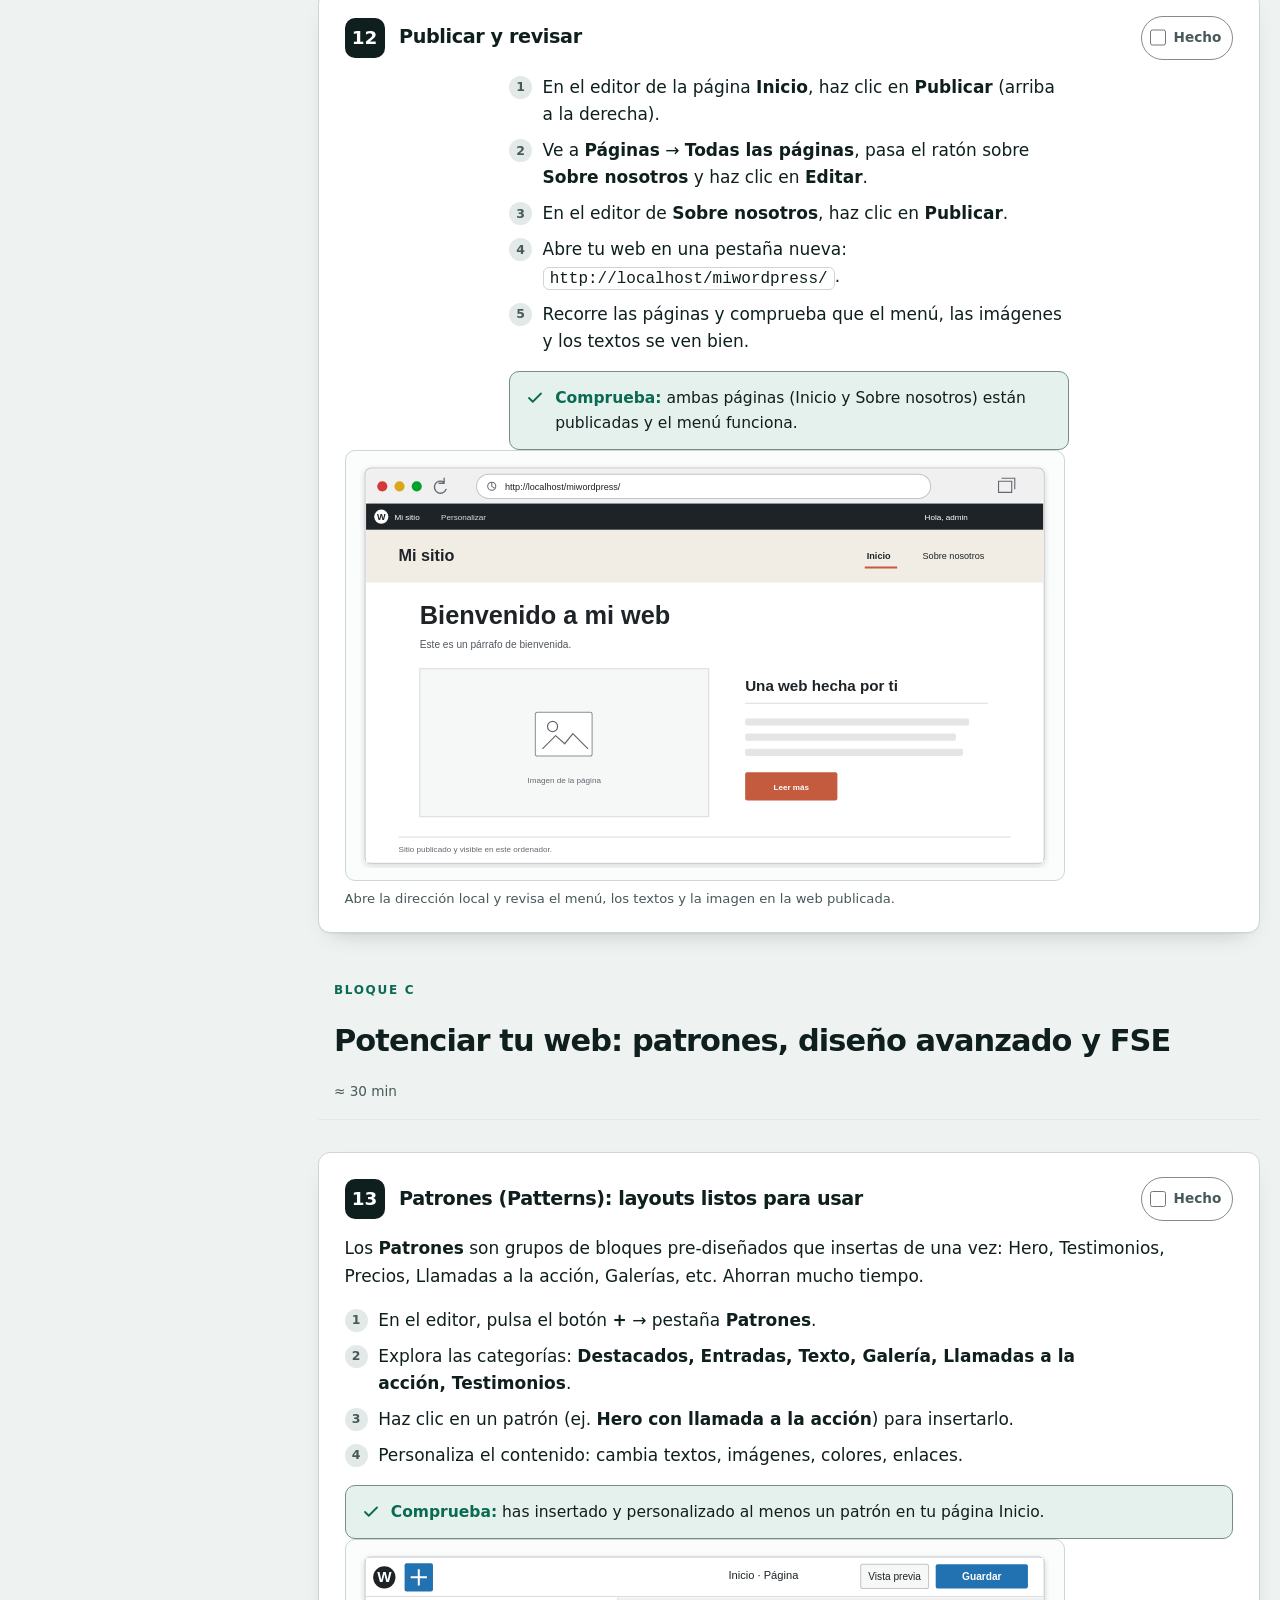
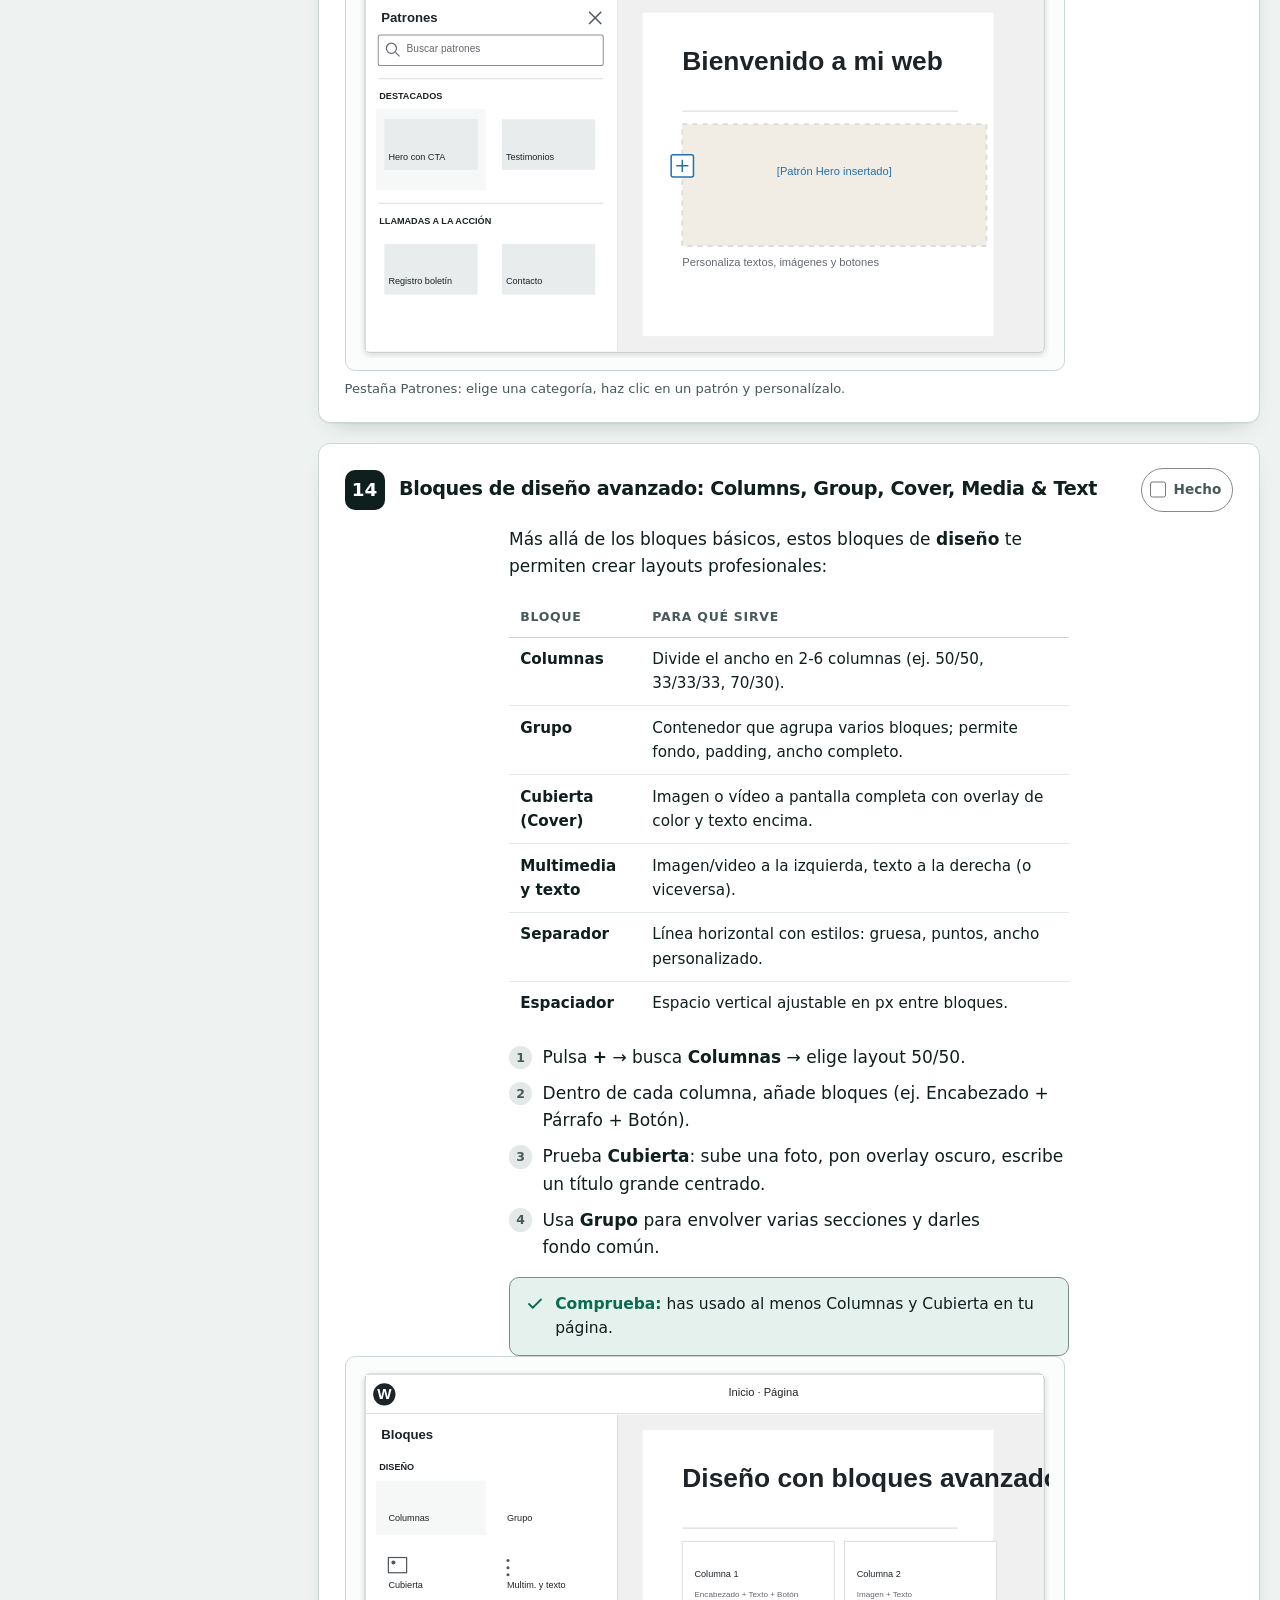
==== commit d35bca12: "chore: limpiar repositorio para GitHub - Ocultar carpetas de agentes/IDEs (.agents, .claude, .cursor" ====
--- a/practica-gutenberg/index.html
+++ b/practica-gutenberg/index.html
@@ -1,1780 +1,2399 @@
-﻿<!DOCTYPE html>
-<html lang="es">
-<head>
-<meta charset="utf-8">
-<meta name="viewport" content="width=device-width, initial-scale=1">
-<meta name="color-scheme" content="light dark">
-<title>Crear una web con WordPress y Gutenberg · Paso a paso</title>
-<link rel="stylesheet" href="../assets/css/shared.css">
-<link rel="icon" type="image/svg+xml" href="../assets/svg/favicon.svg">
-<script>
-  /* Aplica el tema guardado antes del primer pintado, para que la pagina no
-     parpadee al abrirla. Si no hay tema guardado, el CSS usa la preferencia
-     del sistema: esta pagina tambien funciona sin JavaScript. */
-  try {
-    var t = localStorage.getItem("ifct0510-theme.v1");
-    if (t === "light" || t === "dark") {
-      document.documentElement.setAttribute("data-theme", t);
-    }
-  } catch (e) {}
-</script>
-</head>
-<body>
-<a class="skip" href="#contenido">Saltar al contenido</a>
-
-<header class="topbar">
-  <div class="topbar__in">
-    <div class="brand">
-      <img src="../assets/svg/logo.svg" width="26" height="26" alt="" aria-hidden="true">
-      <span>Crear una web con WordPress y Gutenberg</span>
-    </div>
-    <div class="meter" role="group" aria-label="Progreso de la sesión">
-      <div class="meter__track" aria-hidden="true"><div class="meter__fill" id="bar"></div></div>
-      <span><b id="count">0</b> de <span id="total">12</span> pasos</span>
-    </div>
-    <div class="tools">
-      <button class="btn btn--quiet noprint" type="button" id="font-minus" aria-label="Reducir el tamaño de la letra">A−</button>
-      <button class="btn btn--quiet noprint" type="button" id="font-plus" aria-label="Aumentar el tamaño de la letra">A+</button>
-      <button class="btn" type="button" id="print-btn">
-        <img src="../assets/svg/print.svg" width="15" height="15" alt="" aria-hidden="true">
-        Imprimir
-      </button>
-      <button class="btn theme-toggle noprint" type="button" id="theme-toggle" aria-label="Cambiar a tema oscuro" title="Cambiar a tema oscuro">
-        <svg class="theme-toggle__moon" width="18" height="18" viewBox="0 0 24 24" fill="none" stroke="currentColor" stroke-width="2" stroke-linecap="round" stroke-linejoin="round" aria-hidden="true"><path d="M21 12.79A9 9 0 1 1 11.21 3 7 7 0 0 0 21 12.79z"/></svg>
-        <svg class="theme-toggle__sun" width="18" height="18" viewBox="0 0 24 24" fill="none" stroke="currentColor" stroke-width="2" stroke-linecap="round" stroke-linejoin="round" aria-hidden="true"><circle cx="12" cy="12" r="4"/><path d="M12 2v2M12 20v2M4.9 4.9l1.4 1.4M17.7 17.7l1.4 1.4M2 12h2M20 12h2M6.3 17.7l-1.4 1.4M19.1 4.9l-1.4 1.4"/></svg>
-      </button>
-    </div>
-  </div>
-</header>
-
-<div class="shell">
-  <nav class="rail noprint" aria-label="Índice de pasos">
-    <a class="rail__home" href="../index.html" aria-label="Volver a la portada">
-      <svg width="16" height="16" viewBox="0 0 24 24" fill="none" stroke="currentColor" stroke-width="2" stroke-linecap="round" stroke-linejoin="round" aria-hidden="true"><path d="M3 9l9-7 9 7v11a2 2 0 0 1-2 2H5a2 2 0 0 1-2-2z"/><polyline points="9 22 9 12 15 12 15 22"/></svg>
-      Inicio
-    </a>
-    <h2>Los 12 pasos</h2>
-    <div class="rail__progress">
-      <ol id="rail-list">
-        <li><a href="#paso-1" data-target="1"><span class="n">1</span> Entrar al panel</a></li>
-        <li><a href="#paso-2" data-target="2"><span class="n">2</span> Elegir tema</a></li>
-        <li><a href="#paso-3" data-target="3"><span class="n">3</span> Comprobar Gutenberg</a></li>
-        <li><a href="#paso-4" data-target="4"><span class="n">4</span> Crear página</a></li>
-        <li><a href="#paso-5" data-target="5"><span class="n">5</span> Crear Sobre nosotros</a></li>
-        <li><a href="#paso-6" data-target="6"><span class="n">6</span> Abrir el editor</a></li>
-        <li><a href="#paso-7" data-target="7"><span class="n">7</span> Bloques básicos</a></li>
-        <li><a href="#paso-8" data-target="8"><span class="n">8</span> Texto e imágenes</a></li>
-        <li><a href="#paso-9" data-target="9"><span class="n">9</span> Menú (ampliación)</a></li>
-        <li><a href="#paso-10" data-target="10"><span class="n">10</span> Inicio (ampliación)</a></li>
-        <li><a href="#paso-11" data-target="11"><span class="n">11</span> Colores y letra</a></li>
-        <li><a href="#paso-12" data-target="12"><span class="n">12</span> Publicar</a></li>
-      </ol>
-      <div class="rail__fill" id="rail-fill" aria-hidden="true"></div>
-    </div>
-    <p style="margin-top:1.2rem; font-size:.8rem; color:var(--ink-2)">
-      <button class="btn btn--quiet" type="button" id="reset" style="font-size:.8rem; padding:.25rem .5rem">Borrar mi progreso</button>
-    </p>
-  </nav>
-
-  <main id="contenido" tabindex="-1">
-
-    <section class="hero">
-      <h1>Primera sesión · Crear una página con Gutenberg</h1>
-      <p class="lead">WordPress ya está instalado. En esta primera sesión el objetivo es muy concreto: <strong>crear y guardar una página sencilla con un encabezado, un párrafo y una imagen</strong>. <strong>No hace falta saber programar</strong>, pero sí necesitas saber usar el ratón, el teclado y el navegador (ver <a href="../sesion-0/index.html">Sesión 0</a>).</p>
-      <ul class="meta">
-        <li data-state>12 pasos</li>
-        <li>60 minutos</li>
-        <li>WordPress ya preparado</li>
-        <li>Funciona en local</li>
-      </ul>
-
-      <details class="toc-mobile noprint">
-        <summary>Ver el índice de los 12 pasos</summary>
-        <ol>
-          <li><a href="#paso-1">Entrar al panel</a></li>
-          <li><a href="#paso-2">Elegir tema</a></li>
-          <li><a href="#paso-3">Comprobar Gutenberg</a></li>
-          <li><a href="#paso-4">Crear página</a></li>
-          <li><a href="#paso-5">Crear Sobre nosotros</a></li>
-          <li><a href="#paso-6">Abrir el editor</a></li>
-          <li><a href="#paso-7">Bloques básicos</a></li>
-          <li><a href="#paso-8">Texto e imágenes</a></li>
-          <li><a href="#paso-9">Menú (ampliación)</a></li>
-          <li><a href="#paso-10">Inicio (ampliación)</a></li>
-          <li><a href="#paso-11">Colores y letra</a></li>
-          <li><a href="#paso-12">Publicar</a></li>
-        </ol>
-      </details>
-
-      <div class="notice notice--info">
-        <img src="../assets/svg/info.svg" width="22" height="22" alt="" aria-hidden="true">
-        <p><strong>Objetivo de la sesión:</strong> cada alumno crea y guarda una página con un encabezado, un texto corto y una imagen. Menú, colores, tipografía y publicación se dejan para más adelante.</p>
-      </div>
-
-      <div class="block">
-        <h2>Estas 4 cosas tienen que ser verdad</h2>
-        <p>Márcalas antes de empezar. Si alguna no la puedes marcar, avisa al profesor.</p>
-        <ul class="preflight">
-          <li><input type="checkbox" id="gwpf1"><label for="gwpf1">Tengo WordPress instalado <small>y puedo entrar al panel.</small></label></li>
-          <li><input type="checkbox" id="gwpf2"><label for="gwpf2">Puedo entrar al panel de administración <small>con mi usuario y contraseña.</small></label></li>
-          <li><input type="checkbox" id="gwpf3"><label for="gwpf3">Sé usar el navegador y el ratón <small>sin miedo a equivocarme.</small></label></li>
-          <li><input type="checkbox" id="gwpf4"><label for="gwpf4">Tengo 60 minutos <small>y la tarea es muy concreta.</small></label></li>
-        </ul>
-      </div>
-
-      <div class="block">
-        <h2>Resultado esperado de esta sesión</h2>
-        <ol class="outcomes">
-          <li>Entrar al panel de administración de WordPress.</li>
-          <li>Crear una página nueva y ponerle un título.</li>
-          <li>Usar bloques básicos para añadir encabezado, texto e imagen.</li>
-          <li>Guardar la página como borrador y revisarla.</li>
-        </ol>
-      </div>
-
-      <div class="block">
-        <h2>Qué dejamos para más adelante</h2>
-        <ul class="outcomes">
-          <li>Instalar plugins y cambiar el tema.</li>
-          <li>Crear el menú de navegación.</li>
-          <li>Configurar la página de inicio y cambiar estilos.</li>
-          <li>Publicar la web y revisar el resultado final.</li>
-        </ul>
-      </div>
-    </section>
-
-    <section class="part" id="parte-a">
-      <span class="part__k">Bloque A</span>
-      <h2>Entrar al panel, crear la página y trabajar con bloques básicos</h2>
-      <span class="part__time">≈ 30 min</span>
-    </section>
-
-    <article class="step step--split" id="paso-1" data-step="1">
-      <header class="step__head">
-        <span class="step__num" aria-hidden="true">1</span>
-        <h3 class="step__title">Entrar al panel de administración</h3>
-        <label class="tick"><input type="checkbox" data-done="1"><span>Hecho</span></label>
-      </header>
-      <ol class="actions">
-        <li>Abre el navegador y escribe <code>http://localhost/miwordpress/wp-admin/</code> en la barra de direcciones.</li>
-        <li>Pulsa <strong>Enter</strong>.</li>
-        <li>Escribe tu <strong>usuario</strong> y tu <strong>contraseña</strong>.</li>
-        <li>Haz clic en <strong>Acceder</strong>.</li>
-      </ol>
-      <figure class="fig">
-      <div class="check check--illustration">
-        <svg xmlns="http://www.w3.org/2000/svg" width="1440" height="1000" viewBox="0 0 1440 1000" role="img" aria-labelledby="acceso-titulo acceso-descripcion">
-          <title id="acceso-titulo">Pantalla de acceso al panel de WordPress</title>
-          <desc id="acceso-descripcion">Formulario de acceso de WordPress en el navegador, con los campos de nombre de usuario, contraseña y botón de acceso.</desc>
-          <rect width="1440" height="1000" fill="#f0f0f1"/>
-
-          <!-- Navegador -->
-          <rect width="1440" height="108" fill="#dee1e6"/>
-          <rect width="1440" height="39" fill="#d2d6dc"/>
-          <path d="M0 38.5h1440" stroke="#c3c7ce"/>
-          <circle cx="20" cy="19" r="6" fill="#ed6a5e"/>
-          <circle cx="40" cy="19" r="6" fill="#f4bf4f"/>
-          <circle cx="60" cy="19" r="6" fill="#61c554"/>
-          <rect x="106" y="4" width="258" height="31" rx="9" fill="#e8eaed"/>
-          <rect x="116" y="10" width="15" height="15" rx="3" fill="#aeb4bd"/>
-          <path d="M120 14h7M120 18h7M120 22h5" stroke="#fff" stroke-width="1.4"/>
-          <text x="140" y="24" font-family="Arial, sans-serif" font-size="12" fill="#30343b">WordPress ‹ Mi sitio</text>
-          <path d="M349 15l7 7m0-7l-7 7" stroke="#8b9098" stroke-width="1.4"/>
-          <path d="M16 68h22M16 68l8-8M16 68l8 8" fill="none" stroke="#5f6368" stroke-width="2" stroke-linecap="round" stroke-linejoin="round"/>
-          <path d="M52 60l-8 8 8 8" fill="none" stroke="#a0a4aa" stroke-width="2" stroke-linecap="round" stroke-linejoin="round"/>
-          <path d="M78 61a9 9 0 1 0 3 13M78 57v6h-6" fill="none" stroke="#5f6368" stroke-width="1.8" stroke-linecap="round" stroke-linejoin="round"/>
-          <rect x="113" y="48" width="1212" height="39" rx="19.5" fill="#f1f3f4"/>
-          <path d="M132 62v-3a5 5 0 0 1 10 0v3m-11 0h12v11h-12z" fill="none" stroke="#6c727a" stroke-width="1.4" stroke-linejoin="round"/>
-          <text x="155" y="73" font-family="Arial, sans-serif" font-size="14" fill="#30343b">http://localhost/miwordpress/wp-admin/</text>
-          <path d="M1354 61a8 8 0 1 0 8 8 8 8 0 0 0-8-8zm0 3v5l3 2" fill="none" stroke="#626871" stroke-width="1.4" stroke-linecap="round"/>
-          <circle cx="1397" cy="67" r="3" fill="#626871"/>
-          <circle cx="1407" cy="67" r="3" fill="#626871"/>
-          <circle cx="1417" cy="67" r="3" fill="#626871"/>
-          <path d="M0 107.5h1440" stroke="#c5c8ce"/>
-
-          <!-- Página de inicio de sesión -->
-          <rect y="108" width="1440" height="892" fill="#f0f0f1"/>
-          <g transform="translate(720 236)">
-            <circle r="37" fill="#fff" stroke="#1d2327" stroke-width="2.3"/>
-            <text x="0" y="21" text-anchor="middle" font-family="Georgia, 'Times New Roman', serif" font-size="58" font-weight="bold" fill="#1d2327">W</text>
-          </g>
-
-          <rect x="520" y="306" width="400" height="372" rx="1" fill="#fff"/>
-          <text x="550" y="349" font-family="Arial, sans-serif" font-size="14" fill="#1d2327">Nombre de usuario o correo electrónico</text>
-          <rect x="550" y="362" width="340" height="42" rx="3" fill="#fff" stroke="#8c8f94" stroke-width="1.3"/>
-          <text x="562" y="389" font-family="Arial, sans-serif" font-size="16" fill="#1d2327">usuario</text>
-
-          <text x="550" y="438" font-family="Arial, sans-serif" font-size="14" fill="#1d2327">Contraseña</text>
-          <rect x="550" y="451" width="340" height="42" rx="3" fill="#fff" stroke="#8c8f94" stroke-width="1.3"/>
-          <text x="564" y="478" font-family="Arial, sans-serif" font-size="18" letter-spacing="3" fill="#1d2327">••••••••••</text>
-          <path d="M854 472c8-11 20-11 28 0-8 11-20 11-28 0z" fill="none" stroke="#50575e" stroke-width="1.5"/>
-          <circle cx="868" cy="472" r="3.5" fill="none" stroke="#50575e" stroke-width="1.5"/>
-
-          <rect x="550" y="518" width="18" height="18" rx="2" fill="#fff" stroke="#8c8f94" stroke-width="1.4"/>
-          <text x="578" y="532" font-family="Arial, sans-serif" font-size="14" fill="#1d2327">Recordarme</text>
-          <rect x="786" y="512" width="104" height="38" rx="3" fill="#2271b1"/>
-          <text x="838" y="536" text-anchor="middle" font-family="Arial, sans-serif" font-size="14" font-weight="600" fill="#fff">Acceder</text>
-
-          <text x="550" y="716" font-family="Arial, sans-serif" font-size="14" fill="#50575e">¿Has olvidado tu contraseña?</text>
-          <text x="550" y="746" font-family="Arial, sans-serif" font-size="14" fill="#50575e">← Volver a Mi sitio</text>
-
-          <text x="720" y="930" text-anchor="middle" font-family="Arial, sans-serif" font-size="12" fill="#8c8f94">Interfaz de administración de WordPress</text>
-        </svg>
-      </div>
-      <div class="check check--illustration">
-        <svg xmlns="http://www.w3.org/2000/svg" width="1200" height="800" viewBox="0 0 1200 800" role="img" aria-labelledby="escritorio-titulo escritorio-descripcion">
-          <title id="escritorio-titulo">Escritorio del panel de WordPress</title>
-          <desc id="escritorio-descripcion">Panel de administración de WordPress con el menú lateral, resumen del sitio, comentarios, borrador rápido y estado de salud.</desc>
-          <rect width="1200" height="800" fill="#f0f0f1"/>
-          <rect width="1200" height="34" fill="#1d2327"/>
-          <circle cx="20" cy="17" r="11" fill="none" stroke="#f0f0f1" stroke-width="1.5"/>
-          <text x="20" y="21" text-anchor="middle" font-family="Georgia,serif" font-size="15" font-weight="bold" fill="#f0f0f1">W</text>
-          <text x="42" y="22" font-family="Arial,sans-serif" font-size="12" fill="#f0f0f1">Mi sitio</text>
-          <path d="M98 15h10m-5-5v10" stroke="#a7aaad" stroke-width="1.5"/>
-          <text x="119" y="22" font-family="Arial,sans-serif" font-size="12" fill="#f0f0f1">Añadir</text>
-          <path d="M178 12h11v10h-11zM180 10h7" fill="none" stroke="#a7aaad" stroke-width="1.2"/>
-          <text x="197" y="22" font-family="Arial,sans-serif" font-size="12" fill="#f0f0f1">Editar página</text>
-          <circle cx="294" cy="17" r="7" fill="none" stroke="#a7aaad" stroke-width="1.2"/>
-          <path d="M294 17l3-3" stroke="#a7aaad" stroke-width="1.2"/>
-          <text x="306" y="22" font-family="Arial,sans-serif" font-size="12" fill="#f0f0f1">3</text>
-          <text x="1104" y="22" font-family="Arial,sans-serif" font-size="12" fill="#f0f0f1">Hola, Admin</text>
-          <circle cx="1176" cy="17" r="11" fill="#72aee6"/>
-          <circle cx="1176" cy="14" r="3.5" fill="#fff"/>
-          <path d="M1169 24q7-9 14 0" fill="#fff"/>
-          
-          <rect x="0" y="34" width="190" height="766" fill="#1d2327"/>
-          <rect x="0" y="43" width="190" height="35" fill="#2271b1"/>
-          <path d="M17 53h14v13H17zM20 50h8v3h-8zM20 57h8M20 61h8" fill="none" stroke="#fff" stroke-width="1.5"/>
-          <text x="43" y="66" font-family="Arial,sans-serif" font-size="13" fill="#fff">Escritorio</text>
-          <text x="15" y="101" font-family="Arial,sans-serif" font-size="12" fill="#a7aaad">Inicio</text>
-          <text x="15" y="125" font-family="Arial,sans-serif" font-size="12" fill="#a7aaad">Actualizaciones</text>
-          <circle cx="111" cy="121" r="9" fill="#d63638"/>
-          <text x="111" y="125" text-anchor="middle" font-family="Arial,sans-serif" font-size="10" fill="#fff">3</text>
-          
-          <path d="M15 151h16v13H15zM18 148h10v3" fill="none" stroke="#a7aaad" stroke-width="1.5"/>
-          <text x="43" y="162" font-family="Arial,sans-serif" font-size="13" fill="#c3c4c7">Entradas</text>
-          <path d="M16 181h15v14H16zM19 185h9M19 189h9" fill="none" stroke="#a7aaad" stroke-width="1.4"/>
-          <text x="43" y="194" font-family="Arial,sans-serif" font-size="13" fill="#c3c4c7">Medios</text>
-          <path d="M16 215h14v15H16zM19 219h8M19 223h8" fill="none" stroke="#a7aaad" stroke-width="1.4"/>
-          <text x="43" y="228" font-family="Arial,sans-serif" font-size="13" fill="#c3c4c7">Páginas</text>
-          <path d="M15 249h16v14H15zM19 253h8M19 257h8" fill="none" stroke="#a7aaad" stroke-width="1.4"/>
-          <text x="43" y="262" font-family="Arial,sans-serif" font-size="13" fill="#c3c4c7">Comentarios</text>
-          <circle cx="152" cy="258" r="9" fill="#d63638"/>
-          <text x="152" y="262" text-anchor="middle" font-family="Arial,sans-serif" font-size="10" fill="#fff">5</text>
-          <path d="M15 284h15v15H15zM18 287h9v9h-9z" fill="none" stroke="#a7aaad" stroke-width="1.4"/>
-          <text x="43" y="296" font-family="Arial,sans-serif" font-size="13" fill="#c3c4c7">Apariencia</text>
-          <path d="M16 318h14v14H16zM18 321l5 5 5-5" fill="none" stroke="#a7aaad" stroke-width="1.4"/>
-          <text x="43" y="330" font-family="Arial,sans-serif" font-size="13" fill="#c3c4c7">Plugins</text>
-          <circle cx="112" cy="326" r="9" fill="#d63638"/>
-          <text x="112" y="330" text-anchor="middle" font-family="Arial,sans-serif" font-size="10" fill="#fff">2</text>
-          <path d="M16 350h14v14H16zM19 354h8M19 358h8" fill="none" stroke="#a7aaad" stroke-width="1.4"/>
-          <text x="43" y="362" font-family="Arial,sans-serif" font-size="13" fill="#c3c4c7">Usuarios</text>
-          <circle cx="22" cy="392" r="7" fill="none" stroke="#a7aaad" stroke-width="1.4"/>
-          <path d="M22 388v8M18 392h8" stroke="#a7aaad" stroke-width="1.2"/>
-          <text x="43" y="396" font-family="Arial,sans-serif" font-size="13" fill="#c3c4c7">Herramientas</text>
-          <path d="M16 416l7-2 7 2v13l-7 2-7-2zM23 414v15" fill="none" stroke="#a7aaad" stroke-width="1.3"/>
-          <text x="43" y="429" font-family="Arial,sans-serif" font-size="13" fill="#c3c4c7">Ajustes</text>
-          <path d="M0 450h14" stroke="#a7aaad" stroke-width="1.5"/>
-          <path d="M15 450l6-5v10z" fill="#a7aaad"/>
-          <text x="43" y="454" font-family="Arial,sans-serif" font-size="13" fill="#a7aaad">Contraer menú</text>
-
-          <text x="220" y="78" font-family="Arial,sans-serif" font-size="23" fill="#1d2327">Escritorio</text>
-          <rect x="1068" y="52" width="91" height="27" rx="2" fill="#f6f7f7" stroke="#2271b1"/>
-          <text x="1113" y="70" text-anchor="middle" font-family="Arial,sans-serif" font-size="12" fill="#2271b1">Opciones de pantalla</text>
-          <rect x="1062" y="52" width="94" height="27" fill="none"/>
-          <rect x="1160" y="52" width="40" height="27" rx="2" fill="#f6f7f7" stroke="#2271b1"/>
-          <text x="1180" y="70" text-anchor="middle" font-family="Arial,sans-serif" font-size="12" fill="#2271b1">Ayuda</text>
-
-          <rect x="220" y="97" width="960" height="49" fill="#fff" stroke="#c3c4c7"/>
-          <rect x="220" y="97" width="4" height="49" fill="#72aee6"/>
-          <circle cx="246" cy="121" r="10" fill="#72aee6"/>
-          <text x="246" y="125" text-anchor="middle" font-family="Arial,sans-serif" font-size="12" font-weight="bold" fill="#fff">i</text>
-          <text x="266" y="117" font-family="Arial,sans-serif" font-size="13" font-weight="bold" fill="#1d2327">¡Bienvenido a WordPress!</text>
-          <text x="266" y="135" font-family="Arial,sans-serif" font-size="12" fill="#50575e">Descubre las novedades de la versión 6.5 y personaliza tu sitio.</text>
-          <text x="1125" y="126" text-anchor="middle" font-family="Arial,sans-serif" font-size="12" fill="#2271b1">Descartar</text>
-          <path d="M1159 116l10 10m0-10l-10 10" stroke="#787c82" stroke-width="1.4"/>
-
-          <text x="220" y="180" font-family="Arial,sans-serif" font-size="17" font-weight="600" fill="#1d2327">Bienvenido a WordPress</text>
-          <text x="1150" y="180" text-anchor="end" font-family="Arial,sans-serif" font-size="12" fill="#2271b1">Personaliza tu escritorio</text>
-          
-          <rect x="220" y="197" width="960" height="131" fill="#fff" stroke="#c3c4c7"/>
-          <rect x="220" y="197" width="7" height="131" fill="#2271b1"/>
-          <circle cx="273" cy="261" r="39" fill="#f0f6fc"/>
-          <circle cx="273" cy="261" r="25" fill="none" stroke="#2271b1" stroke-width="2"/>
-          <text x="273" y="270" text-anchor="middle" font-family="Georgia,serif" font-size="32" font-weight="bold" fill="#2271b1">W</text>
-          <text x="333" y="236" font-family="Arial,sans-serif" font-size="18" font-weight="600" fill="#1d2327">¡Gracias por crear con WordPress!</text>
-          <text x="333" y="261" font-family="Arial,sans-serif" font-size="13" fill="#50575e">WordPress te da la libertad de crear, publicar y compartir.</text>
-          <text x="333" y="283" font-family="Arial,sans-serif" font-size="13" fill="#50575e">Empieza por personalizar tu sitio y añadir contenido para tus visitantes.</text>
-          <rect x="333" y="296" width="130" height="24" rx="2" fill="#2271b1"/>
-          <text x="398" y="312" text-anchor="middle" font-family="Arial,sans-serif" font-size="12" font-weight="600" fill="#fff">Personaliza tu sitio</text>
-          <text x="481" y="312" font-family="Arial,sans-serif" font-size="12" fill="#2271b1">Más información</text>
-          <path d="M724 215v96M952 215v96" stroke="#dcdcde"/>
-          <text x="752" y="235" font-family="Arial,sans-serif" font-size="13" font-weight="600" fill="#1d2327">Siguiente paso</text>
-          <text x="752" y="260" font-family="Arial,sans-serif" font-size="12" fill="#2271b1">Escribe tu primera entrada</text>
-          <text x="752" y="281" font-family="Arial,sans-serif" font-size="12" fill="#2271b1">Añade una página «Acerca de»</text>
-          <text x="752" y="302" font-family="Arial,sans-serif" font-size="12" fill="#2271b1">Configura tu página de inicio</text>
-          <text x="978" y="235" font-family="Arial,sans-serif" font-size="13" font-weight="600" fill="#1d2327">Más acciones</text>
-          <text x="978" y="260" font-family="Arial,sans-serif" font-size="12" fill="#2271b1">Gestiona los menús</text>
-          <text x="978" y="281" font-family="Arial,sans-serif" font-size="12" fill="#2271b1">Activa o desactiva comentarios</text>
-          <text x="978" y="302" font-family="Arial,sans-serif" font-size="12" fill="#2271b1">Aprende más sobre WordPress</text>
-
-          <rect x="220" y="347" width="463" height="272" fill="#fff" stroke="#c3c4c7"/>
-          <rect x="220" y="347" width="463" height="40" fill="#fff"/>
-          <text x="238" y="373" font-family="Arial,sans-serif" font-size="14" font-weight="600" fill="#1d2327">De un vistazo</text>
-          <path d="M220 387h463" stroke="#c3c4c7"/>
-          <path d="M238 411h17v15h-17zM241 407h11v4" fill="none" stroke="#787c82" stroke-width="1.3"/>
-          <text x="266" y="423" font-family="Arial,sans-serif" font-size="13" fill="#2271b1">8 entradas</text>
-          <path d="M367 410h17v16h-17zM370 414h11M370 418h11M370 422h8" fill="none" stroke="#787c82" stroke-width="1.3"/>
-          <text x="394" y="423" font-family="Arial,sans-serif" font-size="13" fill="#2271b1">4 páginas</text>
-          <path d="M493 413q8-9 16 0v11h-16zM497 409h8" fill="none" stroke="#787c82" stroke-width="1.3"/>
-          <text x="520" y="423" font-family="Arial,sans-serif" font-size="13" fill="#2271b1">5 comentarios</text>
-          <path d="M238 444h427" stroke="#dcdcde"/>
-          <text x="238" y="471" font-family="Arial,sans-serif" font-size="12" fill="#50575e">WordPress 6.5.2 con el tema</text>
-          <text x="403" y="471" font-family="Arial,sans-serif" font-size="12" fill="#2271b1">Twenty Twenty-Four</text>
-          <text x="238" y="492" font-family="Arial,sans-serif" font-size="12" fill="#50575e">Tu sitio está actualizado.</text>
-          <circle cx="246" cy="527" r="8" fill="#00a32a"/>
-          <path d="M242 527l3 3 5-6" fill="none" stroke="#fff" stroke-width="1.5"/>
-          <text x="263" y="531" font-family="Arial,sans-serif" font-size="12" fill="#50575e">Todo está en orden</text>
-          <rect x="238" y="552" width="427" height="46" fill="#f6f7f7"/>
-          <text x="251" y="571" font-family="Arial,sans-serif" font-size="11" fill="#646970">Visibilidad en buscadores</text>
-          <text x="251" y="588" font-family="Arial,sans-serif" font-size="12" fill="#1d2327">Permitir que los motores de búsqueda indexen este sitio</text>
-          <rect x="636" y="565" width="16" height="16" fill="#fff" stroke="#8c8f94"/>
-          
-          <rect x="697" y="347" width="483" height="272" fill="#fff" stroke="#c3c4c7"/>
-          <text x="715" y="373" font-family="Arial,sans-serif" font-size="14" font-weight="600" fill="#1d2327">Actividad</text>
-          <path d="M697 387h483" stroke="#c3c4c7"/>
-          <text x="715" y="411" font-family="Arial,sans-serif" font-size="12" font-weight="600" fill="#1d2327">Publicado recientemente</text>
-          <text x="715" y="436" font-family="Arial,sans-serif" font-size="12" fill="#646970">Hoy, 10:24</text>
-          <text x="801" y="436" font-family="Arial,sans-serif" font-size="12" fill="#2271b1">Ideas para un hogar más sostenible</text>
-          <text x="715" y="457" font-family="Arial,sans-serif" font-size="12" fill="#646970">Ayer, 16:10</text>
-          <text x="801" y="457" font-family="Arial,sans-serif" font-size="12" fill="#2271b1">Bienvenidos a nuestro nuevo sitio</text>
-          <path d="M715 474h447" stroke="#dcdcde"/>
-          <text x="715" y="497" font-family="Arial,sans-serif" font-size="12" font-weight="600" fill="#1d2327">Comentarios recientes</text>
-          <circle cx="729" cy="523" r="12" fill="#e2e4e7"/>
-          <circle cx="729" cy="520" r="4" fill="#8c8f94"/>
-          <path d="M721 531q8-12 16 0" fill="#8c8f94"/>
-          <text x="750" y="519" font-family="Arial,sans-serif" font-size="12" fill="#646970">Marta comenta en</text>
-          <text x="852" y="519" font-family="Arial,sans-serif" font-size="12" fill="#2271b1">Ideas para un hogar más sostenible</text>
-          <text x="750" y="538" font-family="Arial,sans-serif" font-size="11" fill="#50575e">«¡Me encanta esta guía! Muy útil y fácil de seguir.»</text>
-          <rect x="750" y="548" width="49" height="20" rx="2" fill="#f6f7f7" stroke="#c3c4c7"/>
-          <text x="774" y="562" text-anchor="middle" font-family="Arial,sans-serif" font-size="10" fill="#50575e">Aprobar</text>
-          <text x="808" y="562" font-family="Arial,sans-serif" font-size="11" fill="#2271b1">Responder</text>
-          <text x="874" y="562" font-family="Arial,sans-serif" font-size="11" fill="#2271b1">Editar</text>
-          <text x="917" y="562" font-family="Arial,sans-serif" font-size="11" fill="#b32d2e">Spam</text>
-          <text x="958" y="562" font-family="Arial,sans-serif" font-size="11" fill="#b32d2e">Papelera</text>
-          <path d="M715 581h447" stroke="#dcdcde"/>
-          <text x="715" y="602" font-family="Arial,sans-serif" font-size="11" fill="#2271b1">Ver todos los comentarios</text>
-          
-          <rect x="220" y="637" width="463" height="137" fill="#fff" stroke="#c3c4c7"/>
-          <text x="238" y="663" font-family="Arial,sans-serif" font-size="14" font-weight="600" fill="#1d2327">Borrador rápido</text>
-          <path d="M220 675h463" stroke="#c3c4c7"/>
-          <text x="238" y="698" font-family="Arial,sans-serif" font-size="11" fill="#646970">Título</text>
-          <rect x="238" y="705" width="427" height="27" rx="2" fill="#fff" stroke="#8c8f94"/>
-          <text x="248" y="723" font-family="Arial,sans-serif" font-size="12" fill="#8c8f94">Título de la entrada</text>
-          <text x="238" y="750" font-family="Arial,sans-serif" font-size="11" fill="#646970">Contenido</text>
-          <text x="238" y="768" font-family="Arial,sans-serif" font-size="12" fill="#8c8f94">¿En qué estás pensando?</text>
-          <rect x="575" y="741" width="90" height="25" rx="2" fill="#2271b1"/>
-          <text x="620" y="758" text-anchor="middle" font-family="Arial,sans-serif" font-size="11" font-weight="600" fill="#fff">Guardar borrador</text>
-
-          <rect x="697" y="637" width="483" height="137" fill="#fff" stroke="#c3c4c7"/>
-          <text x="715" y="663" font-family="Arial,sans-serif" font-size="14" font-weight="600" fill="#1d2327">Salud del sitio</text>
-          <path d="M697 675h483" stroke="#c3c4c7"/>
-          <circle cx="738" cy="723" r="20" fill="#edfaef"/>
-          <path d="M728 723l7 7 14-16" fill="none" stroke="#00a32a" stroke-width="3"/>
-          <text x="772" y="714" font-family="Arial,sans-serif" font-size="13" font-weight="600" fill="#1d2327">¡Buen trabajo!</text>
-          <text x="772" y="735" font-family="Arial,sans-serif" font-size="12" fill="#50575e">Tu sitio funciona correctamente. No se han detectado</text>
-          <text x="772" y="753" font-family="Arial,sans-serif" font-size="12" fill="#50575e">problemas críticos de rendimiento o seguridad.</text>
-          <text x="772" y="769" font-family="Arial,sans-serif" font-size="11" fill="#2271b1">Ver detalles de salud del sitio →</text>
-        </svg>
-      </div>
-        <figcaption>Panel lateral de WordPress: las secciones principales para gestionar tu web.</figcaption>
-      </figure>
-    </article>
-
-    <article class="step" id="paso-2" data-step="2">
-      <header class="step__head">
-        <span class="step__num" aria-hidden="true">2</span>
-        <h3 class="step__title">Elegir el aspecto de tu web</h3>
-        <label class="tick"><input type="checkbox" data-done="2"><span>Hecho</span></label>
-      </header>
-      <ol class="actions">
-        <li>En el menú de la izquierda, haz clic en <strong>Apariencia</strong> → <strong>Temas</strong>.</li>
-        <li>Mira los temas disponibles. Si quieres, haz clic en <strong>Vista previa</strong> para ver cómo quedaría tu web.</li>
-        <li>Cuando elijas uno, haz clic en <strong>Activar</strong>.</li>
-        <li>Si no ves estas opciones o no sabes cuál elegir, pide ayuda al profesor antes de continuar.</li>
-      </ol>
-      <div class="check check--illustration">
-        <svg xmlns="http://www.w3.org/2000/svg" width="1440" height="900" viewBox="0 0 1440 900" role="img" aria-labelledby="temas-titulo temas-descripcion">
-          <title id="temas-titulo">Pantalla de temas de WordPress</title>
-          <desc id="temas-descripcion">Ejemplo ilustrativo del panel de WordPress. En Apariencia, selecciona Temas para revisar diseños y activar el que prefieras.</desc>
-          <defs>
-            <filter id="temas-sombra" x="-10%" y="-10%" width="120%" height="130%">
-              <feDropShadow dx="0" dy="1" stdDeviation="2" flood-color="#000" flood-opacity=".12"/>
-            </filter>
-            <clipPath id="tema-preview-1"><rect x="190" y="188" width="370" height="238"/></clipPath>
-            <clipPath id="tema-preview-2"><rect x="590" y="188" width="370" height="238"/></clipPath>
-            <clipPath id="tema-preview-3"><rect x="990" y="188" width="370" height="238"/></clipPath>
-          </defs>
-          <rect width="1440" height="900" fill="#f0f0f1"/>
-
-          <rect width="1440" height="32" fill="#1d2327"/>
-          <circle cx="20" cy="16" r="10" fill="#fff"/>
-          <text x="20" y="21" text-anchor="middle" font-family="Arial,sans-serif" font-size="15" font-weight="700" fill="#1d2327">W</text>
-          <text x="44" y="21" font-family="Arial,sans-serif" font-size="13" fill="#f0f0f1">Mi sitio</text>
-          <path d="M111 11h12v10h-12zM114 8h6v3h-6" fill="none" stroke="#c3c4c7" stroke-width="1.4"/>
-          <text x="132" y="21" font-family="Arial,sans-serif" font-size="13" fill="#c3c4c7">2</text>
-          <text x="184" y="21" font-family="Arial,sans-serif" font-size="13" fill="#c3c4c7">＋ Añadir</text>
-          <text x="1300" y="21" font-family="Arial,sans-serif" font-size="13" fill="#c3c4c7">Hola, admin</text>
-          <circle cx="1410" cy="16" r="10" fill="#8c8f94"/>
-          <circle cx="1410" cy="13" r="3.5" fill="#f0f0f1"/>
-          <path d="M1404 22q6-8 12 0" fill="#f0f0f1"/>
-
-          <rect y="32" width="160" height="868" fill="#1d2327"/>
-          <path d="M15 53h15v13H15zM18 50h9v3h-9" fill="none" stroke="#a7aaad" stroke-width="1.5"/>
-          <text x="40" y="66" font-family="Arial,sans-serif" font-size="13" fill="#c3c4c7">Escritorio</text>
-          <path d="M16 95h15v12H16zM19 92h9v3h-9" fill="none" stroke="#a7aaad" stroke-width="1.3"/>
-          <text x="40" y="105" font-family="Arial,sans-serif" font-size="13" fill="#c3c4c7">Entradas</text>
-          <path d="M16 129h14v13H16zM18 132h10M18 136h10" fill="none" stroke="#a7aaad" stroke-width="1.3"/>
-          <text x="40" y="140" font-family="Arial,sans-serif" font-size="13" fill="#c3c4c7">Medios</text>
-          <path d="M15 162h14v13H15zM18 165h8M18 169h8" fill="none" stroke="#a7aaad" stroke-width="1.3"/>
-          <text x="40" y="174" font-family="Arial,sans-serif" font-size="13" fill="#c3c4c7">Páginas</text>
-          <path d="M15 197h14v12H15zM18 200h8M18 204h8" fill="none" stroke="#a7aaad" stroke-width="1.3"/>
-          <text x="40" y="208" font-family="Arial,sans-serif" font-size="13" fill="#c3c4c7">Comentarios</text>
-          <rect y="220" width="160" height="36" fill="#2271b1"/>
-          <path d="M15 231h14v13H15zM18 234h8M18 238h8" fill="none" stroke="#fff" stroke-width="1.3"/>
-          <text x="40" y="243" font-family="Arial,sans-serif" font-size="13" font-weight="600" fill="#fff">Apariencia</text>
-          <rect x="24" y="256" width="136" height="30" fill="#1d2327"/>
-          <rect x="24" y="256" width="3" height="30" fill="#72aee6"/>
-          <text x="40" y="276" font-family="Arial,sans-serif" font-size="12" font-weight="600" fill="#fff">Temas</text>
-          <text x="40" y="307" font-family="Arial,sans-serif" font-size="12" fill="#c3c4c7">Editor</text>
-          <text x="40" y="335" font-family="Arial,sans-serif" font-size="12" fill="#c3c4c7">Personalizar</text>
-          <path d="M15 365h15v14H15zM18 369h9M18 373h9" fill="none" stroke="#a7aaad" stroke-width="1.3"/>
-          <text x="40" y="377" font-family="Arial,sans-serif" font-size="13" fill="#c3c4c7">Plugins</text>
-          <circle cx="23" cy="410" r="6" fill="none" stroke="#a7aaad" stroke-width="1.3"/>
-          <path d="M13 424q10-13 20 0" fill="none" stroke="#a7aaad" stroke-width="1.3"/>
-          <text x="40" y="416" font-family="Arial,sans-serif" font-size="13" fill="#c3c4c7">Usuarios</text>
-          <path d="M16 438h14v14H16zM19 442h8M19 446h8" fill="none" stroke="#a7aaad" stroke-width="1.3"/>
-          <text x="40" y="450" font-family="Arial,sans-serif" font-size="13" fill="#c3c4c7">Herramientas</text>
-          <circle cx="23" cy="480" r="7" fill="none" stroke="#a7aaad" stroke-width="1.3"/>
-          <circle cx="23" cy="480" r="2" fill="#a7aaad"/>
-          <text x="40" y="485" font-family="Arial,sans-serif" font-size="13" fill="#c3c4c7">Ajustes</text>
-          <text x="15" y="879" font-family="Arial,sans-serif" font-size="11" fill="#a7aaad">WordPress 6.5.2</text>
-
-          <text x="190" y="83" font-family="Arial,sans-serif" font-size="24" font-weight="600" fill="#1d2327">Temas</text>
-          <text x="270" y="82" font-family="Arial,sans-serif" font-size="14" fill="#646970">Añade, activa o administra temas</text>
-          <rect x="1226" y="55" width="184" height="32" rx="2" fill="#f6f7f7" stroke="#2271b1"/>
-          <text x="1318" y="76" text-anchor="middle" font-family="Arial,sans-serif" font-size="13" fill="#2271b1">Añadir nuevo tema</text>
-          <rect x="190" y="111" width="1219" height="46" fill="#fff" stroke="#c3c4c7"/>
-          <rect x="206" y="123" width="18" height="18" rx="2" fill="#fff" stroke="#8c8f94"/>
-          <path d="M210 132l4 4 7-8" fill="none" stroke="#50575e" stroke-width="1.4"/>
-          <text x="236" y="136" font-family="Arial,sans-serif" font-size="13" fill="#1d2327">Todos</text>
-          <text x="297" y="136" font-family="Arial,sans-serif" font-size="13" fill="#646970">Actualizaciones disponibles</text>
-          <rect x="1240" y="119" width="150" height="30" rx="2" fill="#fff" stroke="#8c8f94"/>
-          <text x="1252" y="139" font-family="Arial,sans-serif" font-size="12" fill="#646970">Buscar temas...</text>
-          <circle cx="1374" cy="133" r="6" fill="none" stroke="#646970" stroke-width="1.4"/>
-          <path d="M1378 137l5 5" stroke="#646970" stroke-width="1.4"/>
-          <text x="190" y="178" font-family="Arial,sans-serif" font-size="13" fill="#50575e">Temas instalados</text>
-
-          <g filter="url(#temas-sombra)">
-            <rect x="190" y="188" width="370" height="330" fill="#fff" stroke="#c3c4c7"/>
-            <g clip-path="url(#tema-preview-1)">
-              <rect x="190" y="188" width="370" height="238" fill="#f5f0e8"/>
-              <rect x="190" y="188" width="370" height="35" fill="#faf8f3"/>
-              <text x="210" y="210" font-family="Georgia,serif" font-size="14" fill="#302d28">CASA ABIERTA</text>
-              <text x="418" y="209" font-family="Arial,sans-serif" font-size="9" fill="#514b43">INICIO　PROYECTOS　CONTACTO</text>
-              <rect x="190" y="223" width="370" height="203" fill="#dfd5c5"/>
-              <rect x="210" y="244" width="153" height="161" fill="#b9c3aa"/>
-              <rect x="225" y="260" width="123" height="145" fill="#e9e2d5"/>
-              <rect x="237" y="273" width="97" height="132" fill="#8d9b7c"/>
-              <circle cx="284" cy="319" r="27" fill="#c5b28d"/>
-              <path d="M237 383q45-70 97 0v22h-97z" fill="#6d7962"/>
-              <text x="382" y="282" font-family="Georgia,serif" font-size="21" fill="#302d28">Un lugar</text>
-              <text x="382" y="307" font-family="Georgia,serif" font-size="21" fill="#302d28">para sentirse</text>
-              <text x="382" y="332" font-family="Georgia,serif" font-size="21" fill="#302d28">en casa.</text>
-              <path d="M382 350h130" stroke="#a19889"/>
-              <text x="382" y="370" font-family="Arial,sans-serif" font-size="9" fill="#514b43">Ideas sencillas para tu hogar</text>
-              <rect x="382" y="383" width="94" height="25" fill="#4a5544"/>
-              <text x="429" y="399" text-anchor="middle" font-family="Arial,sans-serif" font-size="9" fill="#fff">DESCUBRIR</text>
-            </g>
-            <rect x="190" y="426" width="370" height="46" fill="#fff"/>
-            <text x="208" y="455" font-family="Arial,sans-serif" font-size="16" font-weight="600" fill="#1d2327">Twenty Twenty-Four</text>
-            <rect x="190" y="472" width="370" height="46" fill="#f6f7f7"/>
-            <text x="208" y="500" font-family="Arial,sans-serif" font-size="12" fill="#50575e">Detalles del tema</text>
-            <rect x="438" y="480" width="104" height="30" rx="2" fill="#f6f7f7" stroke="#2271b1"/>
-            <text x="490" y="500" text-anchor="middle" font-family="Arial,sans-serif" font-size="12" fill="#2271b1">Activar</text>
-          </g>
-
-          <g filter="url(#temas-sombra)">
-            <rect x="590" y="188" width="370" height="330" fill="#fff" stroke="#c3c4c7"/>
-            <g clip-path="url(#tema-preview-2)">
-              <rect x="590" y="188" width="370" height="238" fill="#e6edf2"/>
-              <rect x="590" y="188" width="370" height="36" fill="#f8fafb"/>
-              <text x="610" y="211" font-family="Arial,sans-serif" font-size="12" font-weight="700" fill="#293d4d">NORTE ESTUDIO</text>
-              <text x="817" y="210" font-family="Arial,sans-serif" font-size="9" fill="#52616a">SERVICIOS　NOSOTROS　CONTACTO</text>
-              <rect x="590" y="224" width="370" height="202" fill="#c7d7e1"/>
-              <rect x="612" y="245" width="151" height="159" fill="#91a9b5"/>
-              <path d="M612 347l58-65 41 43 52-55v134H612z" fill="#617b86"/>
-              <circle cx="724" cy="266" r="14" fill="#e1c28e"/>
-              <text x="786" y="273" font-family="Arial,sans-serif" font-size="10" font-weight="700" letter-spacing="1" fill="#506776">DISEÑO Y ARQUITECTURA</text>
-              <text x="786" y="306" font-family="Georgia,serif" font-size="23" fill="#263d4d">Espacios para</text>
-              <text x="786" y="333" font-family="Georgia,serif" font-size="23" fill="#263d4d">nuevas ideas</text>
-              <path d="M786 350h123" stroke="#879aa5"/>
-              <text x="786" y="372" font-family="Arial,sans-serif" font-size="9" fill="#52616a">Diseño funcional para cada día</text>
-              <rect x="786" y="384" width="98" height="25" fill="#314e60"/>
-              <text x="835" y="400" text-anchor="middle" font-family="Arial,sans-serif" font-size="9" fill="#fff">VER PROYECTOS</text>
-            </g>
-            <rect x="590" y="426" width="370" height="46" fill="#fff"/>
-            <text x="608" y="455" font-family="Arial,sans-serif" font-size="16" font-weight="600" fill="#1d2327">Twenty Twenty-Three</text>
-            <rect x="590" y="472" width="370" height="46" fill="#f6f7f7"/>
-            <text x="608" y="500" font-family="Arial,sans-serif" font-size="12" fill="#50575e">Detalles del tema</text>
-            <rect x="838" y="480" width="104" height="30" rx="2" fill="#f6f7f7" stroke="#2271b1"/>
-            <text x="890" y="500" text-anchor="middle" font-family="Arial,sans-serif" font-size="12" fill="#2271b1">Activar</text>
-          </g>
-
-          <g filter="url(#temas-sombra)">
-            <rect x="990" y="188" width="370" height="330" fill="#fff" stroke="#c3c4c7"/>
-            <g clip-path="url(#tema-preview-3)">
-              <rect x="990" y="188" width="370" height="238" fill="#f2e9dc"/>
-              <rect x="990" y="188" width="370" height="36" fill="#fffaf4"/>
-              <circle cx="1018" cy="206" r="9" fill="#bd714f"/>
-              <text x="1035" y="210" font-family="Arial,sans-serif" font-size="12" font-weight="700" fill="#3c3028">CAFÉ DE BARRIO</text>
-              <text x="1245" y="210" font-family="Arial,sans-serif" font-size="9" fill="#68584e">CARTA　HISTORIA　VISÍTANOS</text>
-              <rect x="990" y="224" width="370" height="202" fill="#d8c2a6"/>
-              <rect x="1010" y="244" width="330" height="162" fill="#efe2ce"/>
-              <rect x="1030" y="258" width="125" height="134" fill="#b56c48"/>
-              <path d="M1048 285h88v107h-88z" fill="#5a4538"/>
-              <path d="M1060 296h64v43h-64z" fill="#d5aa70"/>
-              <path d="M1070 354h44v38h-44z" fill="#dfc5a1"/>
-              <text x="1174" y="273" font-family="Georgia,serif" font-size="23" fill="#47362d">Un buen café,</text>
-              <text x="1174" y="300" font-family="Georgia,serif" font-size="23" fill="#47362d">sin prisa.</text>
-              <path d="M1174 316h139" stroke="#bca58b"/>
-              <text x="1174" y="339" font-family="Arial,sans-serif" font-size="9" fill="#68584e">Tu rincón de cada mañana</text>
-              <rect x="1174" y="357" width="100" height="25" fill="#654a39"/>
-              <text x="1224" y="373" text-anchor="middle" font-family="Arial,sans-serif" font-size="9" fill="#fff">VER LA CARTA</text>
-            </g>
-            <rect x="990" y="426" width="370" height="46" fill="#fff"/>
-            <text x="1008" y="455" font-family="Arial,sans-serif" font-size="16" font-weight="600" fill="#1d2327">Astra</text>
-            <rect x="990" y="472" width="370" height="46" fill="#f6f7f7"/>
-            <text x="1008" y="500" font-family="Arial,sans-serif" font-size="12" fill="#50575e">Detalles del tema</text>
-            <rect x="1238" y="480" width="104" height="30" rx="2" fill="#f6f7f7" stroke="#2271b1"/>
-            <text x="1290" y="500" text-anchor="middle" font-family="Arial,sans-serif" font-size="12" fill="#2271b1">Activar</text>
-          </g>
-        </svg>
-      </div>
-      <div class="check">
-        <svg width="18" height="18" viewBox="0 0 24 24" fill="none" stroke="#0b6b52" stroke-width="2.4" stroke-linecap="round" stroke-linejoin="round" aria-hidden="true"><path d="M20 6 9 17l-5-5"/></svg>
-        <p><strong>Comprueba:</strong> el tema que has elegido aparece como <strong>Activo</strong>.</p>
-      </div>
-    </article>
-
-    <article class="step" id="paso-3" data-step="3">
-      <header class="step__head">
-        <span class="step__num" aria-hidden="true">3</span>
-        <h3 class="step__title">Comprobar que Gutenberg está disponible</h3>
-        <label class="tick"><input type="checkbox" data-done="3"><span>Hecho</span></label>
-      </header>
-      <ol class="actions">
-        <li>En el panel lateral, haz clic en <strong>Páginas</strong> → <strong>Añadir nueva</strong>.</li>
-        <li>Si aparece el editor con el botón <strong>+</strong> y bloques como <strong>Párrafo</strong>, <strong>Encabezado</strong> e <strong>Imagen</strong>, ya puedes seguir.</li>
-        <li>Si no lo ves, avisa al profesor: puede ser que la instalación del editor no esté disponible en ese momento.</li>
-      </ol>
-      <div class="check check--illustration">
-        <svg xmlns="http://www.w3.org/2000/svg" width="1440" height="900" viewBox="0 0 1440 900" role="img" aria-labelledby="gutenberg-titulo gutenberg-descripcion">
-          <title id="gutenberg-titulo">Editor de bloques de WordPress con Gutenberg</title>
-          <desc id="gutenberg-descripcion">Editor de WordPress con el inserter de bloques abierto, el panel de ajustes de la página y los bloques de párrafo, encabezado e imagen disponibles.</desc>
-          <defs>
-            <filter id="shadow" x="-20%" y="-20%" width="140%" height="150%">
-              <feDropShadow dx="0" dy="3" stdDeviation="7" flood-color="#000000" flood-opacity=".16"/>
-            </filter>
-            <style>
-              text{font-family:-apple-system,BlinkMacSystemFont,"Segoe UI",Arial,sans-serif}
-              .small{font-size:12px}.normal{font-size:14px}.muted{fill:#646970}.dark{fill:#1d2327}
-            </style>
-          </defs>
-
-          <rect width="1440" height="900" fill="#f0f0f1"/>
-
-          <!-- WordPress admin bar -->
-          <rect width="1440" height="32" fill="#1d2327"/>
-          <circle cx="20" cy="16" r="10" fill="#fff"/>
-          <text x="20" y="21" text-anchor="middle" font-size="15" font-weight="700" fill="#1d2327">W</text>
-          <text x="45" y="21" font-size="13" fill="#f0f0f1">Mi sitio</text>
-          <path d="M119 11h12v10h-12z M122 8h6v3h-6" fill="none" stroke="#c3c4c7" stroke-width="1.4"/>
-          <text x="139" y="21" font-size="13" fill="#c3c4c7">2</text>
-          <path d="M181 11h12a2 2 0 0 1 2 2v7h-10l-4 3v-3h-1a2 2 0 0 1-2-2v-5a2 2 0 0 1 3-2z" fill="none" stroke="#c3c4c7" stroke-width="1.3"/>
-          <text x="204" y="21" font-size="13" fill="#c3c4c7">0</text>
-          <text x="241" y="21" font-size="13" fill="#c3c4c7">＋ Añadir</text>
-          <text x="1322" y="21" font-size="13" fill="#c3c4c7">Hola, admin</text>
-          <circle cx="1410" cy="16" r="10" fill="#8c8f94"/>
-          <circle cx="1410" cy="13" r="3.5" fill="#f0f0f1"/>
-          <path d="M1404 22q6-8 12 0" fill="#f0f0f1"/>
-
-          <!-- Admin sidebar -->
-          <rect x="0" y="32" width="160" height="868" fill="#1d2327"/>
-          <rect x="0" y="43" width="160" height="36" fill="#2271b1"/>
-          <path d="M15 53h15v13H15zM18 50h9v3h-9" fill="none" stroke="#fff" stroke-width="1.5"/>
-          <text x="40" y="66" font-size="13" fill="#fff">Escritorio</text>
-
-          <path d="M16 95h15v12H16zM19 92h9v3h-9" fill="none" stroke="#a7aaad" stroke-width="1.3"/>
-          <text x="40" y="105" font-size="13" fill="#c3c4c7">Entradas</text>
-          <path d="M16 129h14v13H16zM18 132h10M18 136h10" fill="none" stroke="#a7aaad" stroke-width="1.3"/>
-          <text x="40" y="140" font-size="13" fill="#c3c4c7">Medios</text>
-
-          <rect x="0" y="151" width="160" height="35" fill="#2c3338"/>
-          <path d="M15 162h14v13H15zM18 165h8M18 169h8" fill="none" stroke="#fff" stroke-width="1.3"/>
-          <text x="40" y="174" font-size="13" fill="#fff" font-weight="600">Páginas</text>
-          <path d="M148 165l5 4-5 4" fill="none" stroke="#fff" stroke-width="1.4"/>
-          <text x="40" y="204" font-size="12" fill="#c3c4c7">Todas las páginas</text>
-          <rect x="24" y="213" width="136" height="29" fill="#1d2327"/>
-          <rect x="24" y="213" width="3" height="29" fill="#72aee6"/>
-          <text x="40" y="232" font-size="12" fill="#fff" font-weight="600">Añadir nueva</text>
-
-          <path d="M15 258h15v12H15zM17 255h11v3H17" fill="none" stroke="#a7aaad" stroke-width="1.3"/>
-          <text x="40" y="269" font-size="13" fill="#c3c4c7">Comentarios</text>
-          <path d="M15 292h15v13H15zM18 296h9M18 300h6" fill="none" stroke="#a7aaad" stroke-width="1.3"/>
-          <text x="40" y="303" font-size="13" fill="#c3c4c7">Apariencia</text>
-          <path d="M16 327l7-7 7 7-7 7z" fill="none" stroke="#a7aaad" stroke-width="1.3"/>
-          <text x="40" y="337" font-size="13" fill="#c3c4c7">Plugins</text>
-          <circle cx="23" cy="368" r="6" fill="none" stroke="#a7aaad" stroke-width="1.3"/>
-          <path d="M13 382q10-13 20 0" fill="none" stroke="#a7aaad" stroke-width="1.3"/>
-          <text x="40" y="374" font-size="13" fill="#c3c4c7">Usuarios</text>
-          <path d="M16 394h14v14H16zM19 398h8M19 402h8" fill="none" stroke="#a7aaad" stroke-width="1.3"/>
-          <text x="40" y="406" font-size="13" fill="#c3c4c7">Herramientas</text>
-          <circle cx="23" cy="435" r="7" fill="none" stroke="#a7aaad" stroke-width="1.3"/>
-          <circle cx="23" cy="435" r="2" fill="#a7aaad"/>
-          <text x="40" y="440" font-size="13" fill="#c3c4c7">Ajustes</text>
-          <text x="15" y="879" font-size="11" fill="#a7aaad">WordPress 6.5.2</text>
-
-          <!-- Editor toolbar -->
-          <rect x="160" y="32" width="1280" height="60" fill="#fff"/>
-          <line x1="160" y1="91.5" x2="1440" y2="91.5" stroke="#dcdcde"/>
-          <rect x="174" y="42" width="38" height="38" rx="2" fill="#1e1e1e"/>
-          <circle cx="193" cy="61" r="12" fill="#fff"/>
-          <text x="193" y="67" text-anchor="middle" font-size="18" font-weight="700" fill="#1e1e1e">W</text>
-          <rect x="222" y="42" width="38" height="38" rx="2" fill="#2271b1"/>
-          <path d="M241 51v20M231 61h20" stroke="#fff" stroke-width="2"/>
-          <rect x="272" y="42" width="34" height="38" rx="2" fill="#f6f7f7"/>
-          <path d="M293 54h-10l4-4m-4 4 4 4" fill="none" stroke="#50575e" stroke-width="1.5"/>
-          <rect x="309" y="42" width="34" height="38" rx="2" fill="#f6f7f7"/>
-          <path d="M319 54h10l-4-4m4 4-4 4" fill="none" stroke="#8c8f94" stroke-width="1.5"/>
-          <rect x="347" y="42" width="34" height="38" rx="2" fill="#f6f7f7"/>
-          <path d="M357 52h14M357 57h14M357 62h10M357 67h14" stroke="#50575e" stroke-width="1.4"/>
-          <text x="410" y="56" font-size="13" fill="#1d2327">Añadir nueva página</text>
-          <text x="410" y="73" font-size="11" fill="#646970">⌘K</text>
-          <text x="1162" y="66" font-size="12" fill="#646970">Guardado</text>
-          <rect x="1240" y="47" width="48" height="30" rx="2" fill="#f6f7f7" stroke="#c3c4c7"/>
-          <text x="1264" y="67" text-anchor="middle" font-size="12" fill="#1d2327">Vista</text>
-          <rect x="1297" y="47" width="32" height="30" rx="2" fill="#f6f7f7" stroke="#c3c4c7"/>
-          <path d="M1307 57h12M1307 62h12M1307 67h12" stroke="#50575e" stroke-width="1.4"/>
-          <rect x="1337" y="47" width="38" height="30" rx="2" fill="#f6f7f7" stroke="#c3c4c7"/>
-          <text x="1356" y="67" text-anchor="middle" font-size="12" fill="#50575e">⚙</text>
-          <rect x="1383" y="47" width="48" height="30" rx="2" fill="#2271b1"/>
-          <text x="1407" y="67" text-anchor="middle" font-size="12" font-weight="600" fill="#fff">Publicar</text>
-
-          <!-- Editor canvas -->
-          <rect x="160" y="92" width="1040" height="808" fill="#f0f0f1"/>
-          <rect x="427" y="112" width="670" height="760" fill="#fff" filter="url(#shadow)"/>
-          <text x="476" y="179" font-size="31" font-weight="600" fill="#1e1e1e">Comprobar que Gutenberg</text>
-          <text x="476" y="216" font-size="31" font-weight="600" fill="#1e1e1e">está disponible</text>
-          <line x1="476" y1="240" x2="1048" y2="240" stroke="#e0e0e0"/>
-
-          <rect x="476" y="262" width="572" height="88" rx="3" fill="#f0f6fc" stroke="#72aee6" stroke-width="1.5"/>
-          <rect x="491" y="277" width="4" height="58" fill="#2271b1"/>
-          <text x="509" y="289" font-size="13" font-weight="700" fill="#1d2327">PASO 1 · ABRE UNA PÁGINA NUEVA</text>
-          <text x="509" y="313" font-size="13" fill="#3c434a">En el panel lateral, haz clic en Páginas → Añadir nueva.</text>
-          <text x="509" y="333" font-size="12" fill="#646970">La opción «Añadir nueva» aparece seleccionada en el menú.</text>
-
-          <text x="476" y="393" font-size="21" font-weight="600" fill="#1e1e1e">¿Ves el editor de bloques?</text>
-          <text x="476" y="422" font-size="14" fill="#3c434a">Si aparece el botón <tspan font-weight="700">+</tspan> y bloques como Párrafo,</text>
-          <text x="476" y="444" font-size="14" fill="#3c434a">Encabezado e Imagen, ya puedes seguir.</text>
-
-          <rect x="476" y="470" width="572" height="56" rx="3" fill="#edfaef" stroke="#68de7b"/>
-          <circle cx="499" cy="498" r="11" fill="#00a32a"/>
-          <path d="M494 498l4 4 7-8" fill="none" stroke="#fff" stroke-width="2"/>
-          <text x="520" y="494" font-size="13" font-weight="700" fill="#1d2327">COMPROBACIÓN CORRECTA</text>
-          <text x="520" y="513" font-size="13" fill="#3c434a">El editor muestra bloques básicos y no necesitas instalar nada.</text>
-
-          <text x="476" y="566" font-size="16" font-weight="600" fill="#1e1e1e">Si no lo ves</text>
-          <text x="476" y="592" font-size="13" fill="#3c434a">Avisa al profesor: puede que la instalación del editor</text>
-          <text x="476" y="613" font-size="13" fill="#3c434a">no esté disponible en este momento.</text>
-
-          <line x1="476" y1="645" x2="1048" y2="645" stroke="#e0e0e0"/>
-          <text x="476" y="679" font-size="12" fill="#8c8f94">Empieza a escribir o pulsa + para elegir un bloque</text>
-          <rect x="476" y="702" width="572" height="1" fill="#f0f0f1"/>
-
-          <!-- Block inserter panel -->
-          <g filter="url(#shadow)">
-            <rect x="177" y="106" width="274" height="442" rx="3" fill="#fff"/>
-          </g>
-          <text x="194" y="133" font-size="14" font-weight="600" fill="#1d2327">Añadir un bloque</text>
-          <text x="426" y="133" text-anchor="end" font-size="17" fill="#646970">×</text>
-          <rect x="193" y="148" width="242" height="34" rx="2" fill="#fff" stroke="#8c8f94"/>
-          <circle cx="208" cy="163" r="5" fill="none" stroke="#646970" stroke-width="1.4"/>
-          <path d="M212 167l4 4" stroke="#646970" stroke-width="1.4"/>
-          <text x="224" y="168" font-size="12" fill="#646970">Buscar un bloque</text>
-          <text x="194" y="209" font-size="11" font-weight="700" letter-spacing=".5" fill="#646970">BLOQUES</text>
-          <line x1="193" y1="218" x2="435" y2="218" stroke="#dcdcde"/>
-
-          <rect x="191" y="229" width="248" height="73" rx="2" fill="#f0f6fc"/>
-          <rect x="204" y="244" width="30" height="30" rx="2" fill="#fff" stroke="#c3c4c7"/>
-          <path d="M211 252h16M211 257h16M211 262h12" stroke="#1d2327" stroke-width="1.5"/>
-          <text x="245" y="252" font-size="13" font-weight="600" fill="#1d2327">Párrafo</text>
-          <text x="245" y="270" font-size="11" fill="#646970">Empieza con el bloque de texto</text>
-
-          <rect x="204" y="315" width="30" height="30" rx="2" fill="#fff" stroke="#c3c4c7"/>
-          <text x="219" y="337" text-anchor="middle" font-size="19" font-weight="700" fill="#1d2327">H</text>
-          <text x="245" y="326" font-size="13" font-weight="600" fill="#1d2327">Encabezado</text>
-          <text x="245" y="344" font-size="11" fill="#646970">Introduce una nueva sección</text>
-
-          <rect x="204" y="373" width="30" height="30" rx="2" fill="#fff" stroke="#c3c4c7"/>
-          <rect x="210" y="379" width="18" height="18" fill="none" stroke="#1d2327" stroke-width="1.3"/>
-          <circle cx="215" cy="384" r="2" fill="#1d2327"/>
-          <path d="M211 394l5-5 3 3 3-4 4 6" fill="none" stroke="#1d2327" stroke-width="1.3"/>
-          <text x="245" y="384" font-size="13" font-weight="600" fill="#1d2327">Imagen</text>
-          <text x="245" y="402" font-size="11" fill="#646970">Inserta una imagen</text>
-
-          <line x1="193" y1="420" x2="435" y2="420" stroke="#dcdcde"/>
-          <text x="194" y="443" font-size="11" font-weight="700" letter-spacing=".5" fill="#646970">EXPLORAR TODOS</text>
-          <text x="194" y="470" font-size="12" fill="#2271b1">Ver todos los bloques</text>
-          <path d="M414 465l5 5-5 5" fill="none" stroke="#2271b1" stroke-width="1.4"/>
-          <text x="194" y="515" font-size="11" fill="#8c8f94">Bloques básicos disponibles</text>
-
-          <!-- Settings sidebar -->
-          <rect x="1200" y="92" width="240" height="808" fill="#fff"/>
-          <line x1="1200" y1="92" x2="1200" y2="900" stroke="#dcdcde"/>
-          <rect x="1200" y="92" width="120" height="42" fill="#fff"/>
-          <rect x="1320" y="92" width="120" height="42" fill="#fff"/>
-          <text x="1260" y="118" text-anchor="middle" font-size="13" font-weight="600" fill="#1d2327">Página</text>
-          <text x="1380" y="118" text-anchor="middle" font-size="13" fill="#646970">Bloque</text>
-          <line x1="1200" y1="133.5" x2="1440" y2="133.5" stroke="#dcdcde"/>
-          <rect x="1200" y="132" width="120" height="2" fill="#2271b1"/>
-          <text x="1218" y="167" font-size="13" font-weight="600" fill="#1d2327">Página</text>
-          <path d="M1415 161l5 5 5-5" fill="none" stroke="#646970" stroke-width="1.3"/>
-          <line x1="1200" y1="184" x2="1440" y2="184" stroke="#dcdcde"/>
-          <text x="1218" y="211" font-size="12" fill="#646970">Estado</text>
-          <text x="1218" y="236" font-size="12" fill="#1d2327">Borrador</text>
-          <text x="1218" y="272" font-size="12" fill="#646970">Publicación</text>
-          <text x="1218" y="297" font-size="12" fill="#1d2327">Inmediatamente</text>
-          <line x1="1200" y1="316" x2="1440" y2="316" stroke="#dcdcde"/>
-          <text x="1218" y="346" font-size="12" fill="#646970">Enlace permanente</text>
-          <text x="1218" y="371" font-size="12" fill="#2271b1">comprobar-gutenberg</text>
-          <line x1="1200" y1="390" x2="1440" y2="390" stroke="#dcdcde"/>
-          <text x="1218" y="421" font-size="12" fill="#646970">Autor</text>
-          <text x="1218" y="447" font-size="12" fill="#1d2327">admin</text>
-          <line x1="1200" y1="465" x2="1440" y2="465" stroke="#dcdcde"/>
-          <text x="1218" y="496" font-size="12" fill="#646970">Imagen destacada</text>
-          <rect x="1218" y="512" width="204" height="68" rx="2" fill="#f6f7f7" stroke="#c3c4c7"/>
-          <text x="1320" y="542" text-anchor="middle" font-size="12" fill="#2271b1">Establecer imagen</text>
-          <text x="1320" y="560" text-anchor="middle" font-size="11" fill="#646970">destacada</text>
-          <line x1="1200" y1="600" x2="1440" y2="600" stroke="#dcdcde"/>
-          <text x="1218" y="631" font-size="12" fill="#646970">Discusión</text>
-          <text x="1218" y="657" font-size="12" fill="#1d2327">Permitir comentarios</text>
-          <rect x="1400" y="646" width="24" height="14" rx="7" fill="#8c8f94"/>
-          <circle cx="1407" cy="653" r="5" fill="#fff"/>
-        </svg>
-      </div>
-    </article>
-
-    <article class="step" id="paso-4" data-step="4">
-      <header class="step__head">
-        <span class="step__num" aria-hidden="true">4</span>
-        <h3 class="step__title">Crear la página Inicio</h3>
-        <label class="tick"><input type="checkbox" data-done="4"><span>Hecho</span></label>
-      </header>
-      <ol class="actions">
-        <li>En el panel lateral, haz clic en <strong>Páginas</strong> → <strong>Añadir nueva</strong>.</li>
-        <li>En el campo de título, escribe <strong>Inicio</strong>.</li>
-        <li>Haz clic en <strong>Guardar borrador</strong>.</li>
-      </ol>
-      <div class="check">
-        <svg width="18" height="18" viewBox="0 0 24 24" fill="none" stroke="#0b6b52" stroke-width="2.4" stroke-linecap="round" stroke-linejoin="round" aria-hidden="true"><path d="M20 6 9 17l-5-5"/></svg>
-        <p><strong>Comprueba:</strong> la página Inicio aparece en la lista de páginas con estado "Borrador".</p>
-      </div>
-      <figure class="fig">
-        <div class="svgpad">
-          <svg viewBox="0 0 680 400" role="img" aria-labelledby="inicio-editor-titulo inicio-editor-descripcion" xmlns="http://www.w3.org/2000/svg">
-            <title id="inicio-editor-titulo">Editor de WordPress con la página Inicio guardada como borrador</title>
-            <desc id="inicio-editor-descripcion">Vista del editor Gutenberg. El título de la página es Inicio, su estado es Borrador y el botón Guardar borrador está en la barra superior.</desc>
-            <rect width="680" height="400" fill="#f0f0f1"/>
-
-            <rect width="680" height="36" fill="#1d2327"/>
-            <circle cx="18" cy="18" r="9" fill="#f0f0f1"/>
-            <path d="M18 11l-3 11h2l1-5 3 5h2l-5-11z" fill="#1d2327"/>
-            <circle cx="18" cy="18" r="9" fill="none" stroke="#f0f0f1" stroke-width="1.2"/>
-            <text x="36" y="23" font-family="Arial,sans-serif" font-size="12" font-weight="600" fill="#f0f0f1">Mi sitio</text>
-            <path d="M122 13h12M128 7v12" stroke="#c3c4c7" stroke-width="1.5"/>
-            <text x="144" y="22" font-family="Arial,sans-serif" font-size="11" fill="#c3c4c7">Añadir</text>
-            <text x="415" y="22" font-family="Arial,sans-serif" font-size="10" fill="#c3c4c7">Borrador guardado</text>
-            <rect x="520" y="6" width="70" height="24" rx="3" fill="#f6f7f7"/>
-            <text x="555" y="22" text-anchor="middle" font-family="Arial,sans-serif" font-size="10" fill="#1d2327">Vista previa</text>
-            <rect x="596" y="6" width="76" height="24" rx="3" fill="#2271b1"/>
-            <text x="634" y="22" text-anchor="middle" font-family="Arial,sans-serif" font-size="10" font-weight="600" fill="#fff">Guardar borrador</text>
-
-            <rect y="36" width="50" height="364" fill="#1d2327"/>
-            <rect x="14" y="52" width="22" height="22" rx="2" fill="#fff"/>
-            <path d="M18 57h14M18 62h14M18 67h9" stroke="#1d2327" stroke-width="1.5"/>
-            <rect x="9" y="97" width="32" height="32" rx="3" fill="#2271b1"/>
-            <path d="M25 104v18M16 113h18" stroke="#fff" stroke-width="2"/>
-            <path d="M17 151h16v14H17zM20 155h10M20 159h10" fill="none" stroke="#a7aaad" stroke-width="1.4"/>
-            <path d="M17 184h16v14H17zM20 188h10M20 192h8" fill="none" stroke="#a7aaad" stroke-width="1.4"/>
-            <circle cx="25" cy="219" r="8" fill="none" stroke="#a7aaad" stroke-width="1.4"/>
-            <path d="M25 214v10M20 219h10" stroke="#a7aaad" stroke-width="1.2"/>
-
-            <rect x="50" y="36" width="465" height="42" fill="#fff"/>
-            <path d="M67 52h12l-5-5m5 5-5 5" fill="none" stroke="#50575e" stroke-width="1.4"/>
-            <path d="M95 48l-8 8m0-8l8 8" stroke="#8c8f94" stroke-width="1.3"/>
-            <text x="116" y="54" font-family="Arial,sans-serif" font-size="10" fill="#1d2327">Inicio</text>
-            <text x="116" y="68" font-family="Arial,sans-serif" font-size="9" fill="#646970">Página · Borrador</text>
-            <rect x="475" y="44" width="26" height="26" rx="2" fill="#f6f7f7"/>
-            <path d="M482 52h12M482 57h12M482 62h12" stroke="#50575e" stroke-width="1.3"/>
-
-            <rect x="50" y="78" width="465" height="322" fill="#e8e9eb"/>
-            <rect x="95" y="96" width="375" height="285" fill="#fff" stroke="#dcdcde"/>
-            <text x="128" y="145" font-family="Arial,sans-serif" font-size="11" fill="#8c8f94">Añadir título</text>
-            <text x="128" y="179" font-family="Arial,sans-serif" font-size="27" font-weight="600" fill="#1d2327">Inicio</text>
-            <line x1="128" y1="192" x2="435" y2="192" stroke="#e0e0e0"/>
-            <text x="128" y="224" font-family="Arial,sans-serif" font-size="12" fill="#646970">Escribe / para elegir un bloque</text>
-            <circle cx="119" cy="250" r="10" fill="#2271b1"/>
-            <path d="M119 245v10M114 250h10" stroke="#fff" stroke-width="1.5"/>
-            <rect x="128" y="268" width="270" height="8" rx="4" fill="#f0f0f1"/>
-            <rect x="128" y="284" width="230" height="8" rx="4" fill="#f0f0f1"/>
-
-            <rect x="515" y="36" width="165" height="364" fill="#fff"/>
-            <line x1="515" y1="36" x2="515" y2="400" stroke="#dcdcde"/>
-            <text x="555" y="61" text-anchor="middle" font-family="Arial,sans-serif" font-size="10" font-weight="600" fill="#1d2327">Página</text>
-            <text x="635" y="61" text-anchor="middle" font-family="Arial,sans-serif" font-size="10" fill="#646970">Bloque</text>
-            <line x1="515" y1="74" x2="680" y2="74" stroke="#dcdcde"/>
-            <rect x="515" y="72" width="82" height="2" fill="#2271b1"/>
-            <text x="530" y="99" font-family="Arial,sans-serif" font-size="11" font-weight="600" fill="#1d2327">Resumen</text>
-            <path d="M653 94l4 4 4-4" fill="none" stroke="#646970" stroke-width="1.2"/>
-            <line x1="515" y1="111" x2="680" y2="111" stroke="#dcdcde"/>
-            <text x="530" y="137" font-family="Arial,sans-serif" font-size="10" fill="#646970">Estado</text>
-            <text x="660" y="137" text-anchor="end" font-family="Arial,sans-serif" font-size="10" font-weight="600" fill="#1d2327">Borrador</text>
-            <text x="530" y="162" font-family="Arial,sans-serif" font-size="10" fill="#646970">Autor</text>
-            <text x="660" y="162" text-anchor="end" font-family="Arial,sans-serif" font-size="10" fill="#1d2327">Admin</text>
-            <line x1="515" y1="177" x2="680" y2="177" stroke="#dcdcde"/>
-            <text x="530" y="203" font-family="Arial,sans-serif" font-size="10" fill="#646970">Enlace</text>
-            <text x="530" y="220" font-family="Arial,sans-serif" font-size="10" fill="#2271b1">mi-sitio.local/inicio</text>
-            <line x1="515" y1="235" x2="680" y2="235" stroke="#dcdcde"/>
-            <text x="530" y="261" font-family="Arial,sans-serif" font-size="10" fill="#646970">Imagen destacada</text>
-            <rect x="530" y="273" width="135" height="48" rx="2" fill="#f6f7f7" stroke="#c3c4c7"/>
-            <text x="597" y="301" text-anchor="middle" font-family="Arial,sans-serif" font-size="10" fill="#2271b1">Establecer imagen</text>
-            <text x="530" y="347" font-family="Arial,sans-serif" font-size="9" fill="#646970">La página aún no está publicada.</text>
-          </svg>
-        </div>
-        <figcaption>Editor de WordPress con la página Inicio guardada como borrador.</figcaption>
-      </figure>
-    </article>
-
-    <article class="step" id="paso-5" data-step="5">
-      <header class="step__head">
-        <span class="step__num" aria-hidden="true">5</span>
-        <h3 class="step__title">Crear la página Sobre nosotros</h3>
-        <label class="tick"><input type="checkbox" data-done="5"><span>Hecho</span></label>
-      </header>
-      <ol class="actions">
-        <li>Haz clic en <strong>Páginas</strong> → <strong>Añadir nueva</strong>.</li>
-        <li>En el campo de título, escribe <strong>Sobre nosotros</strong>.</li>
-        <li>Haz clic en <strong>Guardar borrador</strong>.</li>
-      </ol>
-      <div class="check">
-        <svg width="18" height="18" viewBox="0 0 24 24" fill="none" stroke="#0b6b52" stroke-width="2.4" stroke-linecap="round" stroke-linejoin="round" aria-hidden="true"><path d="M20 6 9 17l-5-5"/></svg>
-        <p><strong>Comprueba:</strong> tienes dos páginas creadas: Inicio y Sobre nosotros.</p>
-      </div>
-      <figure class="fig">
-        <div class="svgpad">
-<svg viewBox="0 0 480 280" role="img" aria-labelledby="pag3-t pag3-d" xmlns="http://www.w3.org/2000/svg" shape-rendering="geometricPrecision" text-rendering="optimizeLegibility">
-  <title id="pag3-t">Editor de WordPress creando la página Sobre nosotros</title>
-  <desc id="pag3-d">Interfaz realista del editor Gutenberg con el título 'Sobre nosotros' y el botón 'Guardar borrador' correctamente espaciados en la barra lateral.</desc>
-
-  <defs>
-    <!-- Sombras realistas multicapa -->
-    <filter id="shadow-topbar" x="-5%" y="-20%" width="110%" height="160%">
-      <feDropShadow dx="0" dy="1" stdDeviation="1.5" flood-color="#000" flood-opacity="0.25"/>
-    </filter>
-    <filter id="shadow-panel" x="-10%" y="-5%" width="120%" height="110%">
-      <feDropShadow dx="0" dy="1" stdDeviation="3" flood-color="#000" flood-opacity="0.10"/>
-    </filter>
-    <filter id="shadow-sidebar-right" x="-15%" y="0%" width="130%" height="100%">
-      <feDropShadow dx="-1" dy="0" stdDeviation="2" flood-color="#000" flood-opacity="0.12"/>
-    </filter>
-    <filter id="shadow-btn" x="-20%" y="-30%" width="140%" height="170%">
-      <feDropShadow dx="0" dy="1" stdDeviation="1" flood-color="#000" flood-opacity="0.18"/>
-    </filter>
-    <filter id="shadow-btn-green" x="-20%" y="-30%" width="140%" height="170%">
-      <feDropShadow dx="0" dy="1.5" stdDeviation="1.5" flood-color="#064a38" flood-opacity="0.35"/>
-    </filter>
-    <filter id="shadow-btn-blue" x="-20%" y="-30%" width="140%" height="170%">
-      <feDropShadow dx="0" dy="1.5" stdDeviation="1.5" flood-color="#135e96" flood-opacity="0.35"/>
-    </filter>
-    <filter id="shadow-sidebar-left" x="-20%" y="0%" width="140%" height="100%">
-      <feDropShadow dx="1" dy="0" stdDeviation="2" flood-color="#000" flood-opacity="0.30"/>
-    </filter>
-
-    <!-- Gradientes -->
-    <linearGradient id="grad-topbar" x1="0" y1="0" x2="0" y2="1">
-      <stop offset="0%" stop-color="#23282d"/>
-      <stop offset="100%" stop-color="#1d2327"/>
-    </linearGradient>
-    <linearGradient id="grad-btn-green" x1="0" y1="0" x2="0" y2="1">
-      <stop offset="0%" stop-color="#0e8a6a"/>
-      <stop offset="100%" stop-color="#0b6b52"/>
-    </linearGradient>
-    <linearGradient id="grad-sidebar-left" x1="0" y1="0" x2="1" y2="0">
-      <stop offset="0%" stop-color="#1a1e23"/>
-      <stop offset="100%" stop-color="#23282d"/>
-    </linearGradient>
-    <linearGradient id="grad-canvas" x1="0" y1="0" x2="0" y2="1">
-      <stop offset="0%" stop-color="#fbfbfc"/>
-      <stop offset="100%" stop-color="#f6f7f7"/>
-    </linearGradient>
-    <linearGradient id="grad-icon-active" x1="0" y1="0" x2="0" y2="1">
-      <stop offset="0%" stop-color="#0e8a6a"/>
-      <stop offset="100%" stop-color="#0b6b52"/>
-    </linearGradient>
-    <linearGradient id="grad-line" x1="0" y1="0" x2="0" y2="1">
-      <stop offset="0%" stop-color="#f5f5f5"/>
-      <stop offset="100%" stop-color="#ececec"/>
-    </linearGradient>
-  </defs>
-
-  <!-- Fondo general de la interfaz de administración -->
-  <rect x="0" y="0" width="480" height="280" fill="#f0f0f1"/>
-
-  <!-- 1. BARRA SUPERIOR (Topbar) -->
-  <rect x="0" y="0" width="480" height="36" fill="url(#grad-topbar)" filter="url(#shadow-topbar)"/>
-
-  <!-- Logo WordPress simplificado -->
-  <circle cx="18" cy="18" r="9" fill="#f0f0f1"/>
-  <path d="M18 11.2l-2.9 10.6h1.9l1-4.8 2.9 4.8h1.9L18 11.2z" fill="#1d2327"/>
-  <circle cx="18" cy="18" r="9" fill="none" stroke="#f0f0f1" stroke-width="1.2"/>
-
-  <!-- Nombre del sitio -->
-  <text x="38" y="22.5" font-family="-apple-system, BlinkMacSystemFont, 'Segoe UI', Roboto, Arial, sans-serif" font-size="14" font-weight="600" fill="#f0f0f1" letter-spacing="0.1">Mi WordPress</text>
-
-  <!-- Icono de añadir nuevo (+) -->
-  <circle cx="450" cy="18" r="11" fill="#2c3338"/>
-  <path d="M450 13v10M445 18h10" stroke="#f0f0f1" stroke-width="1.5" stroke-linecap="round"/>
-
-  <!-- 2. MENÚ LATERAL IZQUIERDO -->
-  <rect x="0" y="36" width="40" height="244" fill="url(#grad-sidebar-left)" filter="url(#shadow-sidebar-left)"/>
-
-  <!-- Icono Páginas (activo) -->
-  <rect x="12" y="100" width="16" height="14" rx="2" fill="url(#grad-icon-active)" filter="url(#shadow-btn-green)"/>
-  <line x1="15" y1="104" x2="25" y2="104" stroke="#ffffff" stroke-width="1.2" stroke-linecap="round"/>
-  <line x1="15" y1="108" x2="25" y2="108" stroke="#ffffff" stroke-width="1.2" stroke-linecap="round"/>
-  <line x1="15" y1="112" x2="22" y2="112" stroke="#ffffff" stroke-width="1.2" stroke-linecap="round"/>
-
-  <!-- 3. ÁREA PRINCIPAL DEL EDITOR -->
-  <rect x="40" y="36" width="300" height="244" fill="url(#grad-canvas)"/>
-
-  <!-- Campo de Título -->
-  <text x="60" y="75" font-family="Georgia, 'Times New Roman', serif" font-size="22" font-weight="700" fill="#1d2327" letter-spacing="-0.3">Sobre nosotros</text>
-  <line x1="60" y1="88" x2="320" y2="88" stroke="#dcdcde" stroke-width="0.8"/>
-
-  <!-- Bloque de párrafo (Gutenberg) -->
-  <!-- Manejador de arrastre (6 puntos) -->
-  <g fill="#9ca3af">
-    <circle cx="50" cy="115" r="1.5"/>
-    <circle cx="56" cy="115" r="1.5"/>
-    <circle cx="50" cy="121" r="1.5"/>
-    <circle cx="56" cy="121" r="1.5"/>
-    <circle cx="50" cy="127" r="1.5"/>
-    <circle cx="56" cy="127" r="1.5"/>
-  </g>
-
-  <!-- Contenido del bloque (Placeholder) -->
-  <text x="76" y="124" font-family="-apple-system, BlinkMacSystemFont, 'Segoe UI', Roboto, Arial, sans-serif" font-size="15" fill="#a7aaad" font-style="italic">Escribe / para elegir un bloque</text>
-
-  <!-- Bloques simulados -->
-  <rect x="76" y="140" width="220" height="8" rx="4" fill="url(#grad-line)" stroke="#ececec" stroke-width="0.4"/>
-  <rect x="76" y="156" width="180" height="8" rx="4" fill="url(#grad-line)" stroke="#ececec" stroke-width="0.4"/>
-
-  <!-- Botón flotante de inserción de bloque (+) -->
-  <circle cx="53" cy="160" r="11" fill="url(#grad-icon-active)" filter="url(#shadow-btn-blue)"/>
-  <path d="M53 155v10M48 160h10" stroke="#ffffff" stroke-width="1.5" stroke-linecap="round"/>
-
-  <!-- Barra de scroll vertical en el lienzo -->
-  <rect x="336" y="36" width="4" height="244" rx="2" fill="#dcdcde" opacity="0.5"/>
-  <rect x="336" y="60" width="4" height="100" rx="2" fill="#a7aaad" opacity="0.7"/>
-
-  <!-- 4. BARRA LATERAL DERECHA (Document Settings) -->
-  <rect x="340" y="36" width="140" height="244" fill="#ffffff" filter="url(#shadow-sidebar-right)"/>
-  <line x1="340" y1="36" x2="340" y2="280" stroke="#dcdcde" stroke-width="0.8"/>
-
-  <!-- Pestañas de la barra lateral -->
-  <text x="355" y="62" font-family="-apple-system, BlinkMacSystemFont, 'Segoe UI', Roboto, Arial, sans-serif" font-size="13" font-weight="700" fill="#1d2327">Página</text>
-  <rect x="355" y="70" width="40" height="2" fill="#2271b1"/>
-
-  <text x="430" y="62" font-family="-apple-system, BlinkMacSystemFont, 'Segoe UI', Roboto, Arial, sans-serif" font-size="13" fill="#757575" text-anchor="middle">Bloque</text>
-
-  <!-- Panel de Estado y visibilidad -->
-  <text x="355" y="98" font-family="-apple-system, BlinkMacSystemFont, 'Segoe UI', Roboto, Arial, sans-serif" font-size="12" font-weight="600" fill="#1d2327">Estado y visibilidad</text>
-  <line x1="355" y1="108" x2="465" y2="108" stroke="#dcdcde" stroke-width="0.8"/>
-
-  <text x="355" y="128" font-family="-apple-system, BlinkMacSystemFont, 'Segoe UI', Roboto, Arial, sans-serif" font-size="12" fill="#757575">Estado</text>
-  <text x="460" y="128" font-family="-apple-system, BlinkMacSystemFont, 'Segoe UI', Roboto, Arial, sans-serif" font-size="12" fill="#1d2327" text-anchor="end">Borrador</text>
-
-  <text x="355" y="150" font-family="-apple-system, BlinkMacSystemFont, 'Segoe UI', Roboto, Arial, sans-serif" font-size="12" fill="#757575">Visibilidad</text>
-  <text x="460" y="150" font-family="-apple-system, BlinkMacSystemFont, 'Segoe UI', Roboto, Arial, sans-serif" font-size="12" fill="#1d2327" text-anchor="end">Público</text>
-
-  <!-- Indicador de guardado con punto verde -->
-  <circle cx="358" cy="168" r="3" fill="#46b450"/>
-  <text x="367" y="171" font-family="-apple-system, BlinkMacSystemFont, 'Segoe UI', Roboto, Arial, sans-serif" font-size="10" fill="#646970">Borrador guardado</text>
-
-  <!-- Botón de acción principal -->
-  <rect x="355" y="185" width="110" height="34" rx="4" fill="url(#grad-btn-green)" stroke="#064a38" stroke-width="0.8" filter="url(#shadow-btn-green)"/>
-  <rect x="356" y="186" width="108" height="32" rx="3.5" fill="none" stroke="#2eb894" stroke-width="0.6" opacity="0.4"/>
-  <text x="410" y="207" font-family="-apple-system, BlinkMacSystemFont, 'Segoe UI', Roboto, Arial, sans-serif" font-size="13" font-weight="600" fill="#ffffff" text-anchor="middle">Guardar borrador</text>
-
-  <!-- Enlace de vista previa -->
-  <text x="410" y="240" font-family="-apple-system, BlinkMacSystemFont, 'Segoe UI', Roboto, Arial, sans-serif" font-size="12" fill="#2271b1" text-anchor="middle" text-decoration="underline">Vista previa</text>
-
-  <!-- Cursor de ratón realista (flecha con sombra) -->
-  <g filter="url(#shadow-btn)">
-    <path d="M238 132l8 18 3.5-6.5 6.5 4z" fill="#fff" stroke="#1d2327" stroke-width="1.2" stroke-linejoin="round"/>
-    <path d="M238 132l8 18 3.5-6.5 6.5 4z" fill="#1d2327" stroke="#1d2327" stroke-width="0.6" stroke-linejoin="round" opacity="0.9" transform="translate(0.8 0.8)"/>
-  </g>
-</svg>      </div>
-        <figcaption>Página Sobre nosotros guardada como borrador.</figcaption>
-      </figure>
-    </article>
-
-    <section class="part" id="parte-b">
-      <span class="part__k">Bloque B</span>
-      <h2>Usar el editor Gutenberg</h2>
-      <span class="part__time">≈ 25 min</span>
-    </section>
-
-    <article class="step step--split" id="paso-6" data-step="6">
-      <header class="step__head">
-        <span class="step__num" aria-hidden="true">6</span>
-        <h3 class="step__title">Abrir el editor Gutenberg</h3>
-        <label class="tick"><input type="checkbox" data-done="6"><span>Hecho</span></label>
-      </header>
-      <ol class="actions">
-        <li>En el panel lateral, haz clic en <strong>Páginas</strong> → <strong>Todas las páginas</strong>.</li>
-        <li>Pasa el ratón sobre la página <strong>Inicio</strong> y haz clic en <strong>Editar</strong>.</li>
-        <li>Se abrirá el editor Gutenberg con un área en blanco y un botón <strong>+</strong> arriba a la izquierda.</li>
-      </ol>
-      <div class="check">
-        <svg width="18" height="18" viewBox="0 0 24 24" fill="none" stroke="#0b6b52" stroke-width="2.4" stroke-linecap="round" stroke-linejoin="round" aria-hidden="true"><path d="M20 6 9 17l-5-5"/></svg>
-        <p><strong>Comprueba:</strong> ves el editor con el botón <strong>+</strong> y el área de contenido vacío.</p>
-      </div>
-      <figure class="fig">
-        <div class="svgpad">
-          <svg viewBox="0 0 680 400" role="img" aria-labelledby="gut4-t gut4-d" xmlns="http://www.w3.org/2000/svg">
-            <title id="gut4-t">Editor Gutenberg con la página Inicio abierta</title>
-            <desc id="gut4-d">Recreación de la pantalla del editor de WordPress. La página Inicio está vacía, el botón azul con el signo más aparece arriba a la izquierda y los ajustes de página se muestran a la derecha.</desc>
-            <defs>
-              <filter id="gut4-shadow" x="-10%" y="-10%" width="120%" height="130%">
-                <feDropShadow dx="0" dy="2" stdDeviation="3" flood-color="#1d2327" flood-opacity=".16"/>
-              </filter>
-            </defs>
-            <rect x="5" y="5" width="670" height="390" rx="5" fill="#fff" stroke="#c3c4c7" filter="url(#gut4-shadow)"/>
-            <rect x="6" y="6" width="668" height="38" fill="#fff"/>
-            <line x1="6" y1="44" x2="674" y2="44" stroke="#dcdcde"/>
-            <circle cx="24" cy="25" r="11" fill="#1d2327"/>
-            <text x="24" y="30" text-anchor="middle" font-family="Georgia,serif" font-size="15" font-weight="700" fill="#fff">W</text>
-            <rect x="44" y="11" width="28" height="28" rx="2" fill="#2271b1"/>
-            <path d="M58 17v16M50 25h16" stroke="#fff" stroke-width="2"/>
-            <path d="M91 20a7 7 0 1 0 2 9M91 16v5h-5" fill="none" stroke="#50575e" stroke-width="1.6" stroke-linecap="round" stroke-linejoin="round"/>
-            <path d="M119 20a7 7 0 1 1-2 9M119 16v5h5" fill="none" stroke="#8c8f94" stroke-width="1.6" stroke-linecap="round" stroke-linejoin="round"/>
-            <line x1="143" y1="12" x2="143" y2="38" stroke="#dcdcde"/>
-            <rect x="153" y="13" width="24" height="24" rx="2" fill="#f6f7f7"/>
-            <path d="M159 19h12M159 24h12M159 29h8" stroke="#50575e" stroke-width="1.4"/>
-            <text x="340" y="27" text-anchor="middle" font-family="Arial,sans-serif" font-size="11" fill="#1d2327">Inicio · Página</text>
-            <rect x="494" y="12" width="67" height="24" rx="2" fill="#f6f7f7" stroke="#c3c4c7"/>
-            <text x="527.5" y="28" text-anchor="middle" font-family="Arial,sans-serif" font-size="10" fill="#1d2327">Vista previa</text>
-            <rect x="568" y="12" width="91" height="24" rx="2" fill="#2271b1"/>
-            <text x="613.5" y="28" text-anchor="middle" font-family="Arial,sans-serif" font-size="10" font-weight="600" fill="#fff">Guardar</text>
-
-            <rect x="6" y="45" width="501" height="349" fill="#f0f0f1"/>
-            <rect x="73" y="59" width="367" height="319" fill="#fff"/>
-            <text x="111" y="118" font-family="Arial,sans-serif" font-size="26" font-weight="600" fill="#1d2327">Inicio</text>
-            <line x1="111" y1="159" x2="402" y2="159" stroke="#dcdcde"/>
-            <text x="111" y="190" font-family="Arial,sans-serif" font-size="11" fill="#646970">Escribe / para elegir un bloque</text>
-            <rect x="100" y="204" width="22" height="22" rx="2" fill="#fff" stroke="#2271b1" stroke-width="1.5"/>
-            <path d="M111 209v12M105 215h12" stroke="#2271b1" stroke-width="1.5"/>
-
-            <rect x="507" y="45" width="167" height="349" fill="#fff"/>
-            <line x1="507" y1="45" x2="507" y2="394" stroke="#dcdcde"/>
-            <text x="548" y="70" text-anchor="middle" font-family="Arial,sans-serif" font-size="10" font-weight="600" fill="#1d2327">Página</text>
-            <text x="632" y="70" text-anchor="middle" font-family="Arial,sans-serif" font-size="10" fill="#646970">Bloque</text>
-            <line x1="507" y1="82" x2="674" y2="82" stroke="#dcdcde"/>
-            <rect x="507" y="80" width="83" height="2" fill="#2271b1"/>
-            <text x="520" y="108" font-family="Arial,sans-serif" font-size="10" font-weight="600" fill="#1d2327">Resumen</text>
-            <path d="M650 103l4 4 4-4" fill="none" stroke="#646970" stroke-width="1.2"/>
-            <line x1="507" y1="120" x2="674" y2="120" stroke="#dcdcde"/>
-            <text x="520" y="145" font-family="Arial,sans-serif" font-size="9" fill="#646970">Estado</text>
-            <text x="658" y="145" text-anchor="end" font-family="Arial,sans-serif" font-size="9" font-weight="600" fill="#1d2327">Borrador</text>
-            <text x="520" y="169" font-family="Arial,sans-serif" font-size="9" fill="#646970">Autor</text>
-            <text x="658" y="169" text-anchor="end" font-family="Arial,sans-serif" font-size="9" fill="#1d2327">admin</text>
-            <line x1="507" y1="183" x2="674" y2="183" stroke="#dcdcde"/>
-            <text x="520" y="209" font-family="Arial,sans-serif" font-size="9" fill="#646970">Enlace permanente</text>
-            <text x="520" y="228" font-family="Arial,sans-serif" font-size="9" fill="#2271b1">mi-sitio.local/inicio</text>
-            <line x1="507" y1="242" x2="674" y2="242" stroke="#dcdcde"/>
-            <text x="520" y="268" font-family="Arial,sans-serif" font-size="9" fill="#646970">Imagen destacada</text>
-            <rect x="520" y="281" width="140" height="42" rx="2" fill="#f6f7f7" stroke="#c3c4c7"/>
-            <text x="590" y="306" text-anchor="middle" font-family="Arial,sans-serif" font-size="9" fill="#2271b1">Establecer imagen</text>
-          </svg>
-        </div>
-        <figcaption>Vista del editor Gutenberg con la página Inicio abierta y el botón + para añadir bloques.</figcaption>
-      </figure>
-    </article>
-
-    <article class="step" id="paso-7" data-step="7">
-      <header class="step__head">
-        <span class="step__num" aria-hidden="true">7</span>
-        <h3 class="step__title">Bloques básicos de Gutenberg</h3>
-        <label class="tick"><input type="checkbox" data-done="7"><span>Hecho</span></label>
-      </header>
-      <p>En Gutenberg todo es un <strong>bloque</strong>. Los bloques más usados son:</p>
-      <table class="tbl">
-        <thead><tr><th>Bloque</th><th>Para qué sirve</th></tr></thead>
-        <tbody>
-          <tr><td><strong>Párrafo</strong></td><td>Escribir texto normal.</td></tr>
-          <tr><td><strong>Encabezado</strong></td><td>Títulos y subtítulos (H1, H2, H3…).</td></tr>
-          <tr><td><strong>Imagen</strong></td><td>Insertar una foto o ilustración.</td></tr>
-          <tr><td><strong>Lista</strong></td><td>Listas con viñetas o numeradas.</td></tr>
-          <tr><td><strong>Espacio</strong></td><td>Dejar separación entre bloques.</td></tr>
-        </tbody>
-      </table>
-      <div class="check">
-        <svg width="18" height="18" viewBox="0 0 24 24" fill="none" stroke="#0b6b52" stroke-width="2.4" stroke-linecap="round" stroke-linejoin="round" aria-hidden="true"><path d="M20 6 9 17l-5-5"/></svg>
-        <p><strong>Comprueba:</strong> puedes añadir un bloque de párrafo pulsando el botón <strong>+</strong> y eligiendo "Párrafo".</p>
-      </div>
-      <figure class="fig">
-        <div class="svgpad">
-          <svg viewBox="0 0 680 400" role="img" aria-labelledby="blq5-t blq5-d" xmlns="http://www.w3.org/2000/svg">
-            <title id="blq5-t">Editor Gutenberg con el inserto de bloques abierto</title>
-            <desc id="blq5-d">Recreación de la pantalla del editor de WordPress. El panel de inserción está abierto y muestra bloques como Párrafo, Encabezado, Imagen y Lista; la página Inicio permanece en el área de edición.</desc>
-            <defs>
-              <filter id="blq5-shadow" x="-10%" y="-10%" width="120%" height="130%">
-                <feDropShadow dx="0" dy="2" stdDeviation="3" flood-color="#1d2327" flood-opacity=".16"/>
-              </filter>
-            </defs>
-            <rect x="5" y="5" width="670" height="390" rx="5" fill="#fff" stroke="#c3c4c7" filter="url(#blq5-shadow)"/>
-
-            <rect x="6" y="6" width="668" height="38" fill="#fff"/>
-            <line x1="6" y1="44" x2="674" y2="44" stroke="#dcdcde"/>
-            <circle cx="24" cy="25" r="11" fill="#1d2327"/>
-            <text x="24" y="30" text-anchor="middle" font-family="Georgia,serif" font-size="15" font-weight="700" fill="#fff">W</text>
-            <rect x="44" y="11" width="28" height="28" rx="2" fill="#2271b1"/>
-            <path d="M58 17v16M50 25h16" stroke="#fff" stroke-width="2"/>
-            <path d="M91 20a7 7 0 1 0 2 9M91 16v5h-5" fill="none" stroke="#50575e" stroke-width="1.6" stroke-linecap="round" stroke-linejoin="round"/>
-            <path d="M119 20a7 7 0 1 1-2 9M119 16v5h5" fill="none" stroke="#8c8f94" stroke-width="1.6" stroke-linecap="round" stroke-linejoin="round"/>
-            <line x1="143" y1="12" x2="143" y2="38" stroke="#dcdcde"/>
-            <rect x="153" y="13" width="24" height="24" rx="2" fill="#f6f7f7"/>
-            <path d="M159 19h12M159 24h12M159 29h8" stroke="#50575e" stroke-width="1.4"/>
-            <text x="398" y="27" text-anchor="middle" font-family="Arial,sans-serif" font-size="11" fill="#1d2327">Inicio · Página</text>
-            <rect x="494" y="12" width="67" height="24" rx="2" fill="#f6f7f7" stroke="#c3c4c7"/>
-            <text x="527.5" y="28" text-anchor="middle" font-family="Arial,sans-serif" font-size="10" fill="#1d2327">Vista previa</text>
-            <rect x="568" y="12" width="91" height="24" rx="2" fill="#2271b1"/>
-            <text x="613.5" y="28" text-anchor="middle" font-family="Arial,sans-serif" font-size="10" font-weight="600" fill="#fff">Guardar</text>
-
-            <rect x="6" y="45" width="248" height="349" fill="#fff"/>
-            <line x1="254" y1="45" x2="254" y2="394" stroke="#dcdcde"/>
-            <text x="21" y="69" font-family="Arial,sans-serif" font-size="13" font-weight="600" fill="#1d2327">Bloques</text>
-            <path d="M226 59l12 12M238 59l-12 12" stroke="#50575e" stroke-width="1.5"/>
-            <rect x="18" y="82" width="222" height="30" rx="2" fill="#fff" stroke="#8c8f94"/>
-            <circle cx="31" cy="95" r="5" fill="none" stroke="#646970" stroke-width="1.2"/>
-            <path d="M35 99l4 4" stroke="#646970" stroke-width="1.2"/>
-            <text x="46" y="99" font-family="Arial,sans-serif" font-size="10" fill="#646970">Buscar bloques</text>
-            <line x1="18" y1="125" x2="240" y2="125" stroke="#dcdcde"/>
-            <text x="19" y="145" font-family="Arial,sans-serif" font-size="9" font-weight="600" fill="#1d2327">MÁS USADOS</text>
-
-            <rect x="16" y="155" width="108" height="54" fill="#f6f7f7"/>
-            <path d="M28 171h17M28 176h17M28 181h12" stroke="#50575e" stroke-width="1.2"/>
-            <text x="28" y="198" font-family="Arial,sans-serif" font-size="9" fill="#1d2327">Párrafo</text>
-            <rect x="132" y="155" width="108" height="54" fill="#fff"/>
-            <path d="M145 170h18M145 176h14M145 182h16" stroke="#50575e" stroke-width="1.5"/>
-            <text x="145" y="198" font-family="Arial,sans-serif" font-size="9" fill="#1d2327">Encabezado</text>
-
-            <rect x="16" y="213" width="108" height="54" fill="#fff"/>
-            <rect x="28" y="225" width="18" height="15" fill="none" stroke="#50575e" stroke-width="1.2"/>
-            <circle cx="33" cy="230" r="2" fill="#50575e"/>
-            <path d="M29 238l5-5 3 3 3-4 5 6" fill="none" stroke="#50575e" stroke-width="1.2"/>
-            <text x="28" y="256" font-family="Arial,sans-serif" font-size="9" fill="#1d2327">Imagen</text>
-            <rect x="132" y="213" width="108" height="54" fill="#fff"/>
-            <circle cx="146" cy="228" r="1.5" fill="#50575e"/>
-            <circle cx="146" cy="235" r="1.5" fill="#50575e"/>
-            <circle cx="146" cy="242" r="1.5" fill="#50575e"/>
-            <path d="M151 228h13M151 235h13M151 242h13" stroke="#50575e" stroke-width="1.2"/>
-            <text x="145" y="256" font-family="Arial,sans-serif" font-size="9" fill="#1d2327">Lista</text>
-
-            <line x1="18" y1="278" x2="240" y2="278" stroke="#dcdcde"/>
-            <text x="19" y="298" font-family="Arial,sans-serif" font-size="9" font-weight="600" fill="#1d2327">DISEÑO</text>
-            <path d="M29 311h17M29 316h17M29 321h17" stroke="#50575e" stroke-width="1.2"/>
-            <text x="54" y="320" font-family="Arial,sans-serif" font-size="9" fill="#1d2327">Espaciador</text>
-            <text x="19" y="360" font-family="Arial,sans-serif" font-size="8" fill="#646970">Elige un bloque para añadirlo</text>
-            <text x="19" y="373" font-family="Arial,sans-serif" font-size="8" fill="#646970">a la página.</text>
-
-            <rect x="254" y="45" width="420" height="349" fill="#f0f0f1"/>
-            <rect x="279" y="60" width="346" height="319" fill="#fff"/>
-            <text x="318" y="116" font-family="Arial,sans-serif" font-size="26" font-weight="600" fill="#1d2327">Inicio</text>
-            <line x1="318" y1="157" x2="590" y2="157" stroke="#dcdcde"/>
-            <text x="318" y="187" font-family="Arial,sans-serif" font-size="11" fill="#646970">Escribe / para elegir un bloque</text>
-            <rect x="307" y="200" width="22" height="22" rx="2" fill="#fff" stroke="#2271b1" stroke-width="1.5"/>
-            <path d="M318 205v12M312 211h12" stroke="#2271b1" stroke-width="1.5"/>
-          </svg>
-        </div>
-        <figcaption>Inserto de bloques abierto en Gutenberg: selecciona Párrafo para empezar a escribir.</figcaption>
-      </figure>
-    </article>
-
-    <article class="step step--split" id="paso-8" data-step="8">
-      <header class="step__head">
-        <span class="step__num" aria-hidden="true">8</span>
-        <h3 class="step__title">Texto e imágenes</h3>
-        <label class="tick"><input type="checkbox" data-done="8"><span>Hecho</span></label>
-      </header>
-      <ol class="actions">
-        <li>Escribe un título en el bloque <strong>Encabezado</strong>.</li>
-        <li>Debajo, escribe un párrafo con una frase de bienvenida.</li>
-        <li>Pulsa el botón <strong>+</strong> y elige <strong>Imagen</strong>.</li>
-        <li>Sube una imagen desde tu ordenador o elige una ya subida.</li>
-      </ol>
-      <div class="check">
-        <svg width="18" height="18" viewBox="0 0 24 24" fill="none" stroke="#0b6b52" stroke-width="2.4" stroke-linecap="round" stroke-linejoin="round" aria-hidden="true"><path d="M20 6 9 17l-5-5"/></svg>
-        <p><strong>Comprueba:</strong> la página tiene título, texto e imagen visibles en la previsualización.</p>
-      </div>
-      <figure class="fig">
-        <div class="svgpad">
-          <svg viewBox="0 0 680 400" role="img" aria-labelledby="con6-t con6-d" xmlns="http://www.w3.org/2000/svg">
-            <title id="con6-t">Editor Gutenberg con título, párrafo e imagen</title>
-            <desc id="con6-d">Recreación del editor de WordPress mientras se crea la página Inicio. El área de edición contiene un encabezado, un párrafo de bienvenida y una fotografía insertada; a la derecha aparecen los ajustes del bloque de imagen.</desc>
-            <defs>
-              <filter id="con6-shadow" x="-10%" y="-10%" width="120%" height="130%">
-                <feDropShadow dx="0" dy="2" stdDeviation="3" flood-color="#1d2327" flood-opacity=".16"/>
-              </filter>
-            </defs>
-            <rect x="5" y="5" width="670" height="390" rx="5" fill="#fff" stroke="#c3c4c7" filter="url(#con6-shadow)"/>
-
-            <rect x="6" y="6" width="668" height="38" fill="#fff"/>
-            <line x1="6" y1="44" x2="674" y2="44" stroke="#dcdcde"/>
-            <circle cx="24" cy="25" r="11" fill="#1d2327"/>
-            <text x="24" y="30" text-anchor="middle" font-family="Georgia,serif" font-size="15" font-weight="700" fill="#fff">W</text>
-            <rect x="44" y="11" width="28" height="28" rx="2" fill="#2271b1"/>
-            <path d="M58 17v16M50 25h16" stroke="#fff" stroke-width="2"/>
-            <path d="M91 20a7 7 0 1 0 2 9M91 16v5h-5" fill="none" stroke="#50575e" stroke-width="1.6" stroke-linecap="round" stroke-linejoin="round"/>
-            <path d="M119 20a7 7 0 1 1-2 9M119 16v5h5" fill="none" stroke="#8c8f94" stroke-width="1.6" stroke-linecap="round" stroke-linejoin="round"/>
-            <line x1="143" y1="12" x2="143" y2="38" stroke="#dcdcde"/>
-            <rect x="153" y="13" width="24" height="24" rx="2" fill="#f6f7f7"/>
-            <path d="M159 19h12M159 24h12M159 29h8" stroke="#50575e" stroke-width="1.4"/>
-            <text x="340" y="27" text-anchor="middle" font-family="Arial,sans-serif" font-size="11" fill="#1d2327">Inicio · Página</text>
-            <rect x="494" y="12" width="67" height="24" rx="2" fill="#f6f7f7" stroke="#c3c4c7"/>
-            <text x="527.5" y="28" text-anchor="middle" font-family="Arial,sans-serif" font-size="10" fill="#1d2327">Vista previa</text>
-            <rect x="568" y="12" width="91" height="24" rx="2" fill="#2271b1"/>
-            <text x="613.5" y="28" text-anchor="middle" font-family="Arial,sans-serif" font-size="10" font-weight="600" fill="#fff">Guardar</text>
-
-            <rect x="6" y="45" width="501" height="349" fill="#f0f0f1"/>
-            <rect x="73" y="59" width="367" height="319" fill="#fff"/>
-            <text x="111" y="118" font-family="Arial,sans-serif" font-size="25" font-weight="600" fill="#1d2327">Bienvenido a mi web</text>
-            <line x1="111" y1="139" x2="402" y2="139" stroke="#dcdcde"/>
-            <text x="111" y="168" font-family="Arial,sans-serif" font-size="11" fill="#1d2327">Este es un párrafo de bienvenida.</text>
-            <rect x="111" y="184" width="278" height="153" fill="#d9e7ed"/>
-            <circle cx="333" cy="214" r="23" fill="#f2d89b"/>
-            <path d="M112 302l73-70 55 48 41-37 107 94H112z" fill="#78998a"/>
-            <path d="M112 323l88-62 55 45 45-26 88 57H112z" fill="#5f806f"/>
-            <rect x="111" y="184" width="278" height="153" fill="none" stroke="#2271b1" stroke-width="1.5"/>
-            <rect x="389" y="184" width="24" height="24" fill="#2271b1"/>
-            <path d="M401 190v12M395 196h12" stroke="#fff" stroke-width="1.5"/>
-            <rect x="373" y="184" width="16" height="24" fill="#2271b1"/>
-            <path d="M379 190l5 6-5 6" fill="none" stroke="#fff" stroke-width="1.4"/>
-            <rect x="111" y="347" width="278" height="20" fill="#fff"/>
-            <text x="111" y="361" font-family="Arial,sans-serif" font-size="9" fill="#646970">Bloque: Imagen</text>
-
-            <rect x="507" y="45" width="167" height="349" fill="#fff"/>
-            <line x1="507" y1="45" x2="507" y2="394" stroke="#dcdcde"/>
-            <text x="548" y="70" text-anchor="middle" font-family="Arial,sans-serif" font-size="10" fill="#646970">Página</text>
-            <text x="632" y="70" text-anchor="middle" font-family="Arial,sans-serif" font-size="10" font-weight="600" fill="#1d2327">Bloque</text>
-            <line x1="507" y1="82" x2="674" y2="82" stroke="#dcdcde"/>
-            <rect x="590" y="80" width="84" height="2" fill="#2271b1"/>
-            <text x="520" y="108" font-family="Arial,sans-serif" font-size="10" font-weight="600" fill="#1d2327">Imagen</text>
-            <line x1="507" y1="120" x2="674" y2="120" stroke="#dcdcde"/>
-            <text x="520" y="146" font-family="Arial,sans-serif" font-size="9" fill="#646970">Texto alternativo</text>
-            <rect x="520" y="156" width="140" height="44" rx="2" fill="#fff" stroke="#8c8f94"/>
-            <text x="529" y="174" font-family="Arial,sans-serif" font-size="8" fill="#646970">Describe la imagen</text>
-            <text x="529" y="188" font-family="Arial,sans-serif" font-size="8" fill="#646970">para quien no puede verla</text>
-            <text x="520" y="226" font-family="Arial,sans-serif" font-size="9" fill="#646970">Tamaño de imagen</text>
-            <rect x="520" y="237" width="140" height="28" rx="2" fill="#fff" stroke="#8c8f94"/>
-            <text x="529" y="255" font-family="Arial,sans-serif" font-size="9" fill="#1d2327">Tamaño completo</text>
-            <path d="M647 248l4 4 4-4" fill="none" stroke="#646970" stroke-width="1.2"/>
-            <line x1="507" y1="278" x2="674" y2="278" stroke="#dcdcde"/>
-            <text x="520" y="304" font-family="Arial,sans-serif" font-size="9" fill="#646970">Estilos</text>
-            <rect x="520" y="315" width="63" height="48" fill="#f6f7f7" stroke="#c3c4c7"/>
-            <rect x="527" y="321" width="49" height="28" fill="#d9e7ed"/>
-            <text x="551.5" y="358" text-anchor="middle" font-family="Arial,sans-serif" font-size="8" fill="#1d2327">Predeterminado</text>
-            <rect x="591" y="315" width="69" height="48" fill="#fff" stroke="#c3c4c7"/>
-            <rect x="598" y="321" width="55" height="28" rx="8" fill="#d9e7ed"/>
-            <text x="625.5" y="358" text-anchor="middle" font-family="Arial,sans-serif" font-size="8" fill="#1d2327">Redondeado</text>
-          </svg>
-        </div>
-        <figcaption>Vista del editor Gutenberg con título, texto e imagen en la página Inicio.</figcaption>
-      </figure>
-    </article>
-
-    <article class="step" id="paso-9" data-step="9">
-      <header class="step__head">
-        <span class="step__num" aria-hidden="true">9</span>
-        <h3 class="step__title">Menú de navegación</h3>
-        <label class="tick"><input type="checkbox" data-done="9"><span>Hecho</span></label>
-      </header>
-      <div class="notice notice--info">
-        <img src="../assets/svg/info.svg" width="22" height="22" alt="" aria-hidden="true">
-        <p><strong>Ruta según el tema activo:</strong> Los temas de bloques (Twenty Twenty-Five, Twenty Twenty-Four) no tienen <strong>Apariencia → Menús</strong>. Usan el <strong>Editor del sitio</strong>. Si usas un tema clásico (Astra, etc.), verás <strong>Apariencia → Menús</strong>.</p>
-      </div>
-      <ol class="actions">
-        <li>
-          <strong>En temas de bloques:</strong> Apariencia → <strong>Editor</strong> → <strong>Navegación</strong>.
-          <br>
-          <strong>En temas clásicos:</strong> Apariencia → <strong>Menús</strong>.
-        </li>
-        <li>
-          <strong>En temas de bloques:</strong> Pulsa el icono <strong>+</strong> (Añadir bloque) dentro de la navegación, elige <strong>Enlace de página</strong>, selecciona <strong>Inicio</strong> y repite para <strong>Sobre nosotros</strong>. Pulsa <strong>Guardar</strong>.
-          <br>
-          <strong>En temas clásicos:</strong> Escribe un nombre para el menú y pulsa <strong>Crear menú</strong>. Marca las páginas <strong>Inicio</strong> y <strong>Sobre nosotros</strong> y pulsa <strong>Añadir al menú</strong>. Marca la ubicación <strong>Menú principal</strong> y guarda.
-        </li>
-      </ol>
-      <div class="check">
-        <svg width="18" height="18" viewBox="0 0 24 24" fill="none" stroke="#0b6b52" stroke-width="2.4" stroke-linecap="round" stroke-linejoin="round" aria-hidden="true"><path d="M20 6 9 17l-5-5"/></svg>
-        <p><strong>Comprueba:</strong> el menú aparece en la parte superior de tu web con los dos enlaces.</p>
-      </div>
-      <figure class="fig">
-        <div class="svgpad">
-          <svg viewBox="0 0 680 400" role="img" aria-labelledby="menu7-t menu7-d" xmlns="http://www.w3.org/2000/svg">
-            <title id="menu7-t">Editor de navegación de WordPress con dos enlaces de página</title>
-            <desc id="menu7-d">Recreación del Editor del sitio. El menú contiene los enlaces Inicio y Sobre nosotros, con una vista previa del menú en la cabecera de la web y el botón Guardar disponible.</desc>
-            <defs>
-              <filter id="menu7-shadow" x="-10%" y="-10%" width="120%" height="130%">
-                <feDropShadow dx="0" dy="2" stdDeviation="3" flood-color="#1d2327" flood-opacity=".16"/>
-              </filter>
-            </defs>
-            <rect x="5" y="5" width="670" height="390" rx="5" fill="#fff" stroke="#c3c4c7" filter="url(#menu7-shadow)"/>
-
-            <rect x="6" y="6" width="668" height="38" fill="#fff"/>
-            <line x1="6" y1="44" x2="674" y2="44" stroke="#dcdcde"/>
-            <circle cx="24" cy="25" r="11" fill="#1d2327"/>
-            <text x="24" y="30" text-anchor="middle" font-family="Georgia,serif" font-size="15" font-weight="700" fill="#fff">W</text>
-            <path d="M56 19l7 6-7 6" fill="none" stroke="#50575e" stroke-width="1.6"/>
-            <text x="78" y="27" font-family="Arial,sans-serif" font-size="11" fill="#1d2327">Editor del sitio</text>
-            <rect x="561" y="12" width="98" height="24" rx="2" fill="#2271b1"/>
-            <text x="610" y="28" text-anchor="middle" font-family="Arial,sans-serif" font-size="10" font-weight="600" fill="#fff">Guardar</text>
-
-            <rect x="6" y="45" width="250" height="349" fill="#fff"/>
-            <line x1="256" y1="45" x2="256" y2="394" stroke="#dcdcde"/>
-            <text x="22" y="71" font-family="Arial,sans-serif" font-size="13" font-weight="600" fill="#1d2327">Navegación</text>
-            <path d="M226 59l12 12M238 59l-12 12" stroke="#50575e" stroke-width="1.5"/>
-            <text x="22" y="98" font-family="Arial,sans-serif" font-size="9" fill="#646970">MENÚ PRINCIPAL</text>
-            <rect x="17" y="109" width="224" height="43" fill="#f6f7f7"/>
-            <rect x="28" y="120" width="22" height="22" fill="#fff" stroke="#8c8f94"/>
-            <path d="M33 131h12" stroke="#50575e" stroke-width="1.4"/>
-            <text x="60" y="136" font-family="Arial,sans-serif" font-size="10" fill="#1d2327">Inicio</text>
-            <path d="M220 125l-5 5 5 5" fill="none" stroke="#646970" stroke-width="1.2"/>
-            <rect x="17" y="153" width="224" height="43" fill="#fff"/>
-            <rect x="28" y="164" width="22" height="22" fill="#fff" stroke="#8c8f94"/>
-            <path d="M33 175h12" stroke="#50575e" stroke-width="1.4"/>
-            <text x="60" y="180" font-family="Arial,sans-serif" font-size="10" fill="#1d2327">Sobre nosotros</text>
-            <path d="M220 169l-5 5 5 5" fill="none" stroke="#646970" stroke-width="1.2"/>
-            <rect x="18" y="207" width="223" height="34" fill="#fff" stroke="#8c8f94"/>
-            <circle cx="32" cy="224" r="8" fill="none" stroke="#2271b1" stroke-width="1.3"/>
-            <path d="M32 220v8M28 224h8" stroke="#2271b1" stroke-width="1.3"/>
-            <text x="48" y="228" font-family="Arial,sans-serif" font-size="9" fill="#2271b1">Añadir enlace</text>
-            <line x1="18" y1="255" x2="240" y2="255" stroke="#dcdcde"/>
-            <text x="22" y="278" font-family="Arial,sans-serif" font-size="9" font-weight="600" fill="#1d2327">AJUSTES DEL MENÚ</text>
-            <text x="22" y="301" font-family="Arial,sans-serif" font-size="9" fill="#646970">Nombre</text>
-            <rect x="18" y="309" width="223" height="28" fill="#fff" stroke="#8c8f94"/>
-            <text x="28" y="327" font-family="Arial,sans-serif" font-size="9" fill="#1d2327">Menú principal</text>
-            <text x="22" y="365" font-family="Arial,sans-serif" font-size="8" fill="#646970">Los cambios se aplican al guardar.</text>
-
-            <rect x="256" y="45" width="418" height="349" fill="#f0f0f1"/>
-            <rect x="278" y="62" width="374" height="315" fill="#fff"/>
-            <rect x="278" y="62" width="374" height="39" fill="#fff"/>
-            <line x1="278" y1="101" x2="652" y2="101" stroke="#e0e0e0"/>
-            <text x="298" y="87" font-family="Georgia,serif" font-size="14" font-weight="700" fill="#1d2327">Mi sitio</text>
-            <text x="484" y="86" font-family="Arial,sans-serif" font-size="9" fill="#1d2327">Inicio</text>
-            <text x="530" y="86" font-family="Arial,sans-serif" font-size="9" fill="#1d2327">Sobre nosotros</text>
-            <line x1="482" y1="92" x2="513" y2="92" stroke="#2271b1" stroke-width="2"/>
-            <text x="310" y="144" font-family="Arial,sans-serif" font-size="9" fill="#646970">VISTA PREVIA DE LA WEB</text>
-            <text x="310" y="190" font-family="Georgia,serif" font-size="22" font-weight="700" fill="#1d2327">Tu página de inicio</text>
-            <line x1="310" y1="204" x2="620" y2="204" stroke="#dcdcde"/>
-            <rect x="310" y="225" width="278" height="9" rx="2" fill="#e5e5e5"/>
-            <rect x="310" y="244" width="250" height="9" rx="2" fill="#e5e5e5"/>
-            <rect x="310" y="263" width="267" height="9" rx="2" fill="#e5e5e5"/>
-            <rect x="310" y="294" width="114" height="51" fill="#e8ecec"/>
-            <rect x="438" y="294" width="150" height="9" rx="2" fill="#e5e5e5"/>
-            <rect x="438" y="313" width="138" height="9" rx="2" fill="#e5e5e5"/>
-            <rect x="438" y="332" width="123" height="9" rx="2" fill="#e5e5e5"/>
-          </svg>
-        </div>
-        <figcaption>En temas de bloques, añade los enlaces desde el Editor del sitio. En temas clásicos, usa Apariencia → Menús.</figcaption>
-      </figure>
-    </article>
-
-    <article class="step step--split" id="paso-10" data-step="10">
-      <header class="step__head">
-        <span class="step__num" aria-hidden="true">10</span>
-        <h3 class="step__title">Página de inicio estática</h3>
-        <label class="tick"><input type="checkbox" data-done="10"><span>Hecho</span></label>
-      </header>
-      <ol class="actions">
-        <li>En el panel lateral, haz clic en <strong>Configuración</strong> → <strong>Lectura</strong>.</li>
-        <li>Selecciona <strong>Una página estática</strong>.</li>
-        <li>En "Página de inicio", elige <strong>Inicio</strong>.</li>
-        <li>En "Página de publicaciones", elige <strong>— No seleccionar —</strong>.</li>
-        <li>Haz clic en <strong>Guardar cambios</strong>.</li>
-      </ol>
-      <div class="check">
-        <svg width="18" height="18" viewBox="0 0 24 24" fill="none" stroke="#0b6b52" stroke-width="2.4" stroke-linecap="round" stroke-linejoin="round" aria-hidden="true"><path d="M20 6 9 17l-5-5"/></svg>
-        <p><strong>Comprueba:</strong> al abrir tu web, la primera página que ves es Inicio.</p>
-      </div>
-      <div class="notice notice--info">
-        <img src="../assets/svg/info.svg" width="22" height="22" alt="" aria-hidden="true">
-        <p><strong>¿Por qué "No seleccionar"?</strong> La opción "Página de publicaciones" sirve para elegir dónde se mostrarán las entradas del blog (posts). Como esta práctica crea solo páginas estáticas (Inicio y Sobre nosotros) y no entradas de blog, lo correcto es dejarlo en <strong>— No seleccionar —</strong>. Si en el futuro añades un blog, crearías una página llamada "Blog" y la seleccionarías aquí.</p>
-      </div>
-      <figure class="fig">
-        <div class="svgpad">
-          <svg viewBox="0 0 680 400" role="img" aria-labelledby="ini8-t ini8-d" xmlns="http://www.w3.org/2000/svg">
-            <title id="ini8-t">Ajustes de lectura con Inicio como portada del sitio</title>
-            <desc id="ini8-d">Recreación del escritorio de WordPress en Configuración y Lectura. Está seleccionada la opción Una página estática, la página de inicio es Inicio y la página de publicaciones se deja sin seleccionar.</desc>
-            <defs>
-              <filter id="ini8-shadow" x="-10%" y="-10%" width="120%" height="130%">
-                <feDropShadow dx="0" dy="2" stdDeviation="3" flood-color="#1d2327" flood-opacity=".16"/>
-              </filter>
-            </defs>
-            <rect x="5" y="5" width="670" height="390" rx="5" fill="#fff" stroke="#c3c4c7" filter="url(#ini8-shadow)"/>
-
-            <rect x="6" y="6" width="668" height="38" fill="#1d2327"/>
-            <circle cx="25" cy="25" r="10" fill="#fff"/>
-            <text x="25" y="29" text-anchor="middle" font-family="Georgia,serif" font-size="14" font-weight="700" fill="#1d2327">W</text>
-            <text x="44" y="28" font-family="Arial,sans-serif" font-size="10" fill="#fff">Mi sitio</text>
-            <text x="112" y="28" font-family="Arial,sans-serif" font-size="9" fill="#dcdcde">Visitar el sitio</text>
-            <text x="569" y="28" font-family="Arial,sans-serif" font-size="9" fill="#fff">Hola, admin</text>
-
-            <rect x="6" y="44" width="150" height="350" fill="#1d2327"/>
-            <rect x="6" y="130" width="150" height="30" fill="#2271b1"/>
-            <path d="M20 71h16v13H20zM23 75h10M23 79h10" fill="none" stroke="#c3c4c7" stroke-width="1"/>
-            <text x="45" y="81" font-family="Arial,sans-serif" font-size="9" fill="#f0f0f1">Escritorio</text>
-            <path d="M20 103h16v13H20zM23 106h10M23 110h10" fill="none" stroke="#c3c4c7" stroke-width="1"/>
-            <text x="45" y="113" font-family="Arial,sans-serif" font-size="9" fill="#f0f0f1">Páginas</text>
-            <path d="M21 139h14M21 144h14M21 149h9" stroke="#fff" stroke-width="1.2"/>
-            <text x="45" y="149" font-family="Arial,sans-serif" font-size="9" font-weight="600" fill="#fff">Configuración</text>
-            <text x="45" y="178" font-family="Arial,sans-serif" font-size="8" fill="#c3c4c7">Generales</text>
-            <rect x="6" y="185" width="150" height="24" fill="#2c3338"/>
-            <text x="45" y="201" font-family="Arial,sans-serif" font-size="8" font-weight="600" fill="#fff">Lectura</text>
-            <text x="45" y="230" font-family="Arial,sans-serif" font-size="8" fill="#c3c4c7">Comentarios</text>
-            <text x="45" y="252" font-family="Arial,sans-serif" font-size="8" fill="#c3c4c7">Medios</text>
-            <text x="45" y="274" font-family="Arial,sans-serif" font-size="8" fill="#c3c4c7">Enlaces permanentes</text>
-
-            <rect x="156" y="44" width="518" height="350" fill="#f0f0f1"/>
-            <text x="178" y="78" font-family="Arial,sans-serif" font-size="18" font-weight="600" fill="#1d2327">Ajustes de lectura</text>
-            <line x1="178" y1="91" x2="646" y2="91" stroke="#c3c4c7"/>
-            <text x="180" y="119" font-family="Arial,sans-serif" font-size="10" font-weight="600" fill="#1d2327">Tu página de inicio muestra</text>
-            <circle cx="190" cy="143" r="6" fill="#fff" stroke="#8c8f94"/>
-            <text x="205" y="147" font-family="Arial,sans-serif" font-size="9" fill="#1d2327">Tus últimas entradas</text>
-            <circle cx="190" cy="169" r="6" fill="#fff" stroke="#2271b1" stroke-width="1.5"/>
-            <circle cx="190" cy="169" r="3" fill="#2271b1"/>
-            <text x="205" y="173" font-family="Arial,sans-serif" font-size="9" font-weight="600" fill="#1d2327">Una página estática</text>
-
-            <text x="214" y="202" font-family="Arial,sans-serif" font-size="9" fill="#1d2327">Página de inicio</text>
-            <rect x="322" y="185" width="210" height="30" rx="2" fill="#fff" stroke="#8c8f94"/>
-            <text x="334" y="204" font-family="Arial,sans-serif" font-size="9" fill="#1d2327">Inicio</text>
-            <path d="M515 197l5 5 5-5" fill="none" stroke="#646970" stroke-width="1.3"/>
-
-            <text x="214" y="243" font-family="Arial,sans-serif" font-size="9" fill="#1d2327">Página de publicaciones</text>
-            <rect x="322" y="226" width="210" height="30" rx="2" fill="#fff" stroke="#8c8f94"/>
-            <text x="334" y="245" font-family="Arial,sans-serif" font-size="9" fill="#1d2327">— No seleccionar —</text>
-            <path d="M515 238l5 5 5-5" fill="none" stroke="#646970" stroke-width="1.3"/>
-
-            <text x="214" y="278" font-family="Arial,sans-serif" font-size="8" fill="#646970">Elige qué página se mostrará al entrar en tu sitio.</text>
-            <line x1="178" y1="294" x2="646" y2="294" stroke="#c3c4c7"/>
-            <text x="180" y="319" font-family="Arial,sans-serif" font-size="10" font-weight="600" fill="#1d2327">Visibilidad en los motores de búsqueda</text>
-            <rect x="181" y="334" width="12" height="12" fill="#fff" stroke="#8c8f94"/>
-            <text x="201" y="344" font-family="Arial,sans-serif" font-size="8" fill="#646970">Pedir a los motores de búsqueda que no indexen este sitio</text>
-            <rect x="180" y="356" width="99" height="25" rx="2" fill="#2271b1"/>
-            <text x="229.5" y="372" text-anchor="middle" font-family="Arial,sans-serif" font-size="9" font-weight="600" fill="#fff">Guardar cambios</text>
-          </svg>
-        </div>
-        <figcaption>En Ajustes → Lectura, elige «Una página estática» y selecciona Inicio para que sea la portada.</figcaption>
-      </figure>
-    </article>
-
-    <article class="step" id="paso-11" data-step="11">
-      <header class="step__head">
-        <span class="step__num" aria-hidden="true">11</span>
-        <h3 class="step__title">Colores y letra</h3>
-        <label class="tick"><input type="checkbox" data-done="11"><span>Hecho</span></label>
-      </header>
-      <div class="notice notice--info">
-        <img src="../assets/svg/info.svg" width="22" height="22" alt="" aria-hidden="true">
-        <p><strong>Ruta según el tema activo:</strong> Los temas de bloques, como Twenty Twenty-Five y Twenty Twenty-Four, usan el <strong>Editor del sitio</strong>. Astra es un tema clásico: si lo usas, verás el <strong>Personalizador</strong>.</p>
-      </div>
-      <ol class="actions">
-        <li>
-          <strong>En temas de bloques:</strong> Apariencia → <strong>Editor</strong> → <strong>Estilos</strong> (icono de media luna).
-          <br>
-          <strong>En temas clásicos:</strong> Apariencia → <strong>Personalizar</strong>.
-        </li>
-        <li>Busca <strong>Colores</strong> (o <strong>Paleta</strong> en el Editor) y elige un color principal.</li>
-        <li>Busca <strong>Tipografía</strong> y elige una letra fácil de leer.</li>
-        <li>Haz clic en <strong>Guardar</strong> (Editor) o <strong>Publicar</strong> (Personalizador).</li>
-      </ol>
-      <div class="check">
-        <svg width="18" height="18" viewBox="0 0 24 24" fill="none" stroke="#0b6b52" stroke-width="2.4" stroke-linecap="round" stroke-linejoin="round" aria-hidden="true"><path d="M20 6 9 17l-5-5"/></svg>
-        <p><strong>Comprueba:</strong> los colores y la letra de tu web cambian según lo que elegiste.</p>
-      </div>
-      <figure class="fig">
-        <div class="svgpad">
-          <svg viewBox="0 0 680 400" role="img" aria-labelledby="col9-t col9-d" xmlns="http://www.w3.org/2000/svg">
-            <title id="col9-t">Estilos del sitio con controles de color y tipografía</title>
-            <desc id="col9-d">Recreación del Editor del sitio de WordPress en el panel Estilos. Se muestran las opciones Tipografía y Colores, una paleta de ejemplo y una vista previa del sitio con texto y botón.</desc>
-            <defs>
-              <filter id="col9-shadow" x="-10%" y="-10%" width="120%" height="130%">
-                <feDropShadow dx="0" dy="2" stdDeviation="3" flood-color="#1d2327" flood-opacity=".16"/>
-              </filter>
-            </defs>
-            <rect x="5" y="5" width="670" height="390" rx="5" fill="#fff" stroke="#c3c4c7" filter="url(#col9-shadow)"/>
-
-            <rect x="6" y="6" width="668" height="38" fill="#fff"/>
-            <line x1="6" y1="44" x2="674" y2="44" stroke="#dcdcde"/>
-            <circle cx="24" cy="25" r="11" fill="#1d2327"/>
-            <text x="24" y="30" text-anchor="middle" font-family="Georgia,serif" font-size="15" font-weight="700" fill="#fff">W</text>
-            <path d="M56 19l7 6-7 6" fill="none" stroke="#50575e" stroke-width="1.6"/>
-            <text x="78" y="27" font-family="Arial,sans-serif" font-size="11" fill="#1d2327">Editor del sitio</text>
-            <rect x="560" y="12" width="99" height="24" rx="2" fill="#2271b1"/>
-            <text x="609.5" y="28" text-anchor="middle" font-family="Arial,sans-serif" font-size="10" font-weight="600" fill="#fff">Guardar</text>
-
-            <rect x="6" y="45" width="245" height="349" fill="#fff"/>
-            <line x1="251" y1="45" x2="251" y2="394" stroke="#dcdcde"/>
-            <path d="M23 63l-6 6 6 6M17 69h15" fill="none" stroke="#50575e" stroke-width="1.4"/>
-            <text x="42" y="73" font-family="Arial,sans-serif" font-size="12" font-weight="600" fill="#1d2327">Estilos</text>
-            <path d="M221 62l12 12M233 62l-12 12" stroke="#50575e" stroke-width="1.4"/>
-            <text x="21" y="101" font-family="Arial,sans-serif" font-size="9" fill="#646970">Explora los estilos del sitio</text>
-
-            <rect x="17" y="115" width="222" height="58" fill="#fff" stroke="#dcdcde"/>
-            <circle cx="41" cy="144" r="10" fill="none" stroke="#50575e" stroke-width="1.3"/>
-            <path d="M41 134a10 10 0 0 0 0 20z" fill="#50575e"/>
-            <text x="63" y="141" font-family="Arial,sans-serif" font-size="10" font-weight="600" fill="#1d2327">Tipografía</text>
-            <text x="63" y="157" font-family="Arial,sans-serif" font-size="8" fill="#646970">Texto y títulos</text>
-            <path d="M222 140l4 4 4-4" fill="none" stroke="#646970" stroke-width="1.2"/>
-
-            <rect x="17" y="174" width="222" height="58" fill="#fff" stroke="#dcdcde"/>
-            <circle cx="41" cy="203" r="10" fill="#2271b1"/>
-            <path d="M41 193a10 10 0 0 0 0 20z" fill="#1d2327"/>
-            <text x="63" y="200" font-family="Arial,sans-serif" font-size="10" font-weight="600" fill="#1d2327">Colores</text>
-            <text x="63" y="216" font-family="Arial,sans-serif" font-size="8" fill="#646970">Paleta del sitio</text>
-            <path d="M222 199l4 4 4-4" fill="none" stroke="#646970" stroke-width="1.2"/>
-
-            <text x="20" y="259" font-family="Arial,sans-serif" font-size="9" font-weight="600" fill="#1d2327">PALETA</text>
-            <text x="20" y="279" font-family="Arial,sans-serif" font-size="8" fill="#646970">Elige una combinación de colores</text>
-            <rect x="20" y="292" width="28" height="28" fill="#1d2327"/>
-            <rect x="52" y="292" width="28" height="28" fill="#fff" stroke="#c3c4c7"/>
-            <rect x="84" y="292" width="28" height="28" fill="#f1ede5"/>
-            <rect x="116" y="292" width="28" height="28" fill="#c45b3e"/>
-            <rect x="148" y="292" width="28" height="28" fill="#d5aa58"/>
-            <rect x="180" y="292" width="28" height="28" fill="#668278"/>
-            <rect x="20" y="333" width="219" height="31" rx="2" fill="#fff" stroke="#8c8f94"/>
-            <text x="31" y="353" font-family="Arial,sans-serif" font-size="8" fill="#1d2327">Personalizar colores</text>
-            <path d="M221 345l4 4 4-4" fill="none" stroke="#646970" stroke-width="1.2"/>
-
-            <rect x="251" y="45" width="423" height="349" fill="#f0f0f1"/>
-            <rect x="273" y="62" width="379" height="315" fill="#fff"/>
-            <rect x="273" y="62" width="379" height="45" fill="#f1ede5"/>
-            <text x="294" y="90" font-family="Georgia,serif" font-size="14" font-weight="700" fill="#1d2327">Mi sitio</text>
-            <text x="526" y="89" font-family="Arial,sans-serif" font-size="8" fill="#1d2327">Inicio</text>
-            <text x="566" y="89" font-family="Arial,sans-serif" font-size="8" fill="#1d2327">Sobre nosotros</text>
-            <text x="302" y="155" font-family="Georgia,serif" font-size="22" font-weight="700" fill="#1d2327">Una web a tu manera</text>
-            <line x1="302" y1="169" x2="614" y2="169" stroke="#dcdcde"/>
-            <text x="302" y="194" font-family="Arial,sans-serif" font-size="9" fill="#50575e">Prueba colores y tipografías para cambiar</text>
-            <text x="302" y="209" font-family="Arial,sans-serif" font-size="9" fill="#50575e">el aspecto general de todas tus páginas.</text>
-            <rect x="302" y="229" width="116" height="32" rx="2" fill="#c45b3e"/>
-            <text x="360" y="249" text-anchor="middle" font-family="Arial,sans-serif" font-size="9" font-weight="600" fill="#fff">Conócenos</text>
-            <rect x="302" y="286" width="310" height="65" fill="#f1ede5"/>
-            <rect x="318" y="301" width="84" height="35" fill="#d5aa58"/>
-            <rect x="416" y="301" width="181" height="7" rx="2" fill="#d9d5ce"/>
-            <rect x="416" y="316" width="161" height="7" rx="2" fill="#d9d5ce"/>
-            <rect x="416" y="331" width="172" height="7" rx="2" fill="#d9d5ce"/>
-          </svg>
-        </div>
-        <figcaption>En Estilos, abre «Colores» o «Tipografía» y revisa cómo cambian en la vista previa.</figcaption>
-      </figure>
-    </article>
-
-    <article class="step" id="paso-12" data-step="12">
-      <header class="step__head">
-        <span class="step__num" aria-hidden="true">12</span>
-        <h3 class="step__title">Publicar y revisar</h3>
-        <label class="tick"><input type="checkbox" data-done="12"><span>Hecho</span></label>
-      </header>
-      <ol class="actions">
-        <li>En el editor de la página <strong>Inicio</strong>, haz clic en <strong>Publicar</strong> (arriba a la derecha).</li>
-        <li>Ve a <strong>Páginas</strong> → <strong>Todas las páginas</strong>, pasa el ratón sobre <strong>Sobre nosotros</strong> y haz clic en <strong>Editar</strong>.</li>
-        <li>En el editor de <strong>Sobre nosotros</strong>, haz clic en <strong>Publicar</strong>.</li>
-        <li>Abre tu web en una pestaña nueva: <code>http://localhost/miwordpress/</code>.</li>
-        <li>Recorre las páginas y comprueba que el menú, las imágenes y los textos se ven bien.</li>
-      </ol>
-      <div class="check">
-        <svg width="18" height="18" viewBox="0 0 24 24" fill="none" stroke="#0b6b52" stroke-width="2.4" stroke-linecap="round" stroke-linejoin="round" aria-hidden="true"><path d="M20 6 9 17l-5-5"/></svg>
-        <p><strong>Comprueba:</strong> ambas páginas (Inicio y Sobre nosotros) están publicadas y el menú funciona.</p>
-      </div>
-      <figure class="fig">
-        <div class="svgpad">
-          <svg viewBox="0 0 680 400" role="img" aria-labelledby="pub10-t pub10-d" xmlns="http://www.w3.org/2000/svg">
-            <title id="pub10-t">Sitio WordPress publicado en el navegador</title>
-            <desc id="pub10-d">Recreación de una ventana del navegador abierta en la dirección local de WordPress. El sitio publicado muestra los enlaces Inicio y Sobre nosotros, el título de la página y el contenido creado durante la práctica.</desc>
-            <defs>
-              <filter id="pub10-shadow" x="-10%" y="-10%" width="120%" height="130%">
-                <feDropShadow dx="0" dy="2" stdDeviation="3" flood-color="#1d2327" flood-opacity=".16"/>
-              </filter>
-            </defs>
-            <rect x="5" y="5" width="670" height="390" rx="6" fill="#fff" stroke="#c3c4c7" filter="url(#pub10-shadow)"/>
-
-            <rect x="6" y="6" width="668" height="34" rx="5" fill="#f0f0f1"/>
-            <circle cx="22" cy="23" r="5" fill="#d63638"/>
-            <circle cx="39" cy="23" r="5" fill="#dba617"/>
-            <circle cx="56" cy="23" r="5" fill="#00a32a"/>
-            <path d="M83 19a6 6 0 1 0 2 7M83 15v5h-5" fill="none" stroke="#646970" stroke-width="1.3" stroke-linecap="round" stroke-linejoin="round"/>
-            <rect x="115" y="11" width="448" height="24" rx="12" fill="#fff" stroke="#c3c4c7"/>
-            <circle cx="130" cy="23" r="4" fill="none" stroke="#646970" stroke-width="1"/>
-            <path d="M130 19v4l3 2" fill="none" stroke="#646970" stroke-width="1"/>
-            <text x="143" y="27" font-family="Arial,sans-serif" font-size="9" fill="#1d2327">http://localhost/miwordpress/</text>
-            <path d="M630 18h13v11h-13zM633 15h13v11" fill="none" stroke="#646970" stroke-width="1.1"/>
-
-            <rect x="6" y="40" width="668" height="26" fill="#1d2327"/>
-            <circle cx="21" cy="53" r="7" fill="#fff"/>
-            <text x="21" y="56" text-anchor="middle" font-family="Georgia,serif" font-size="9" font-weight="700" fill="#1d2327">W</text>
-            <text x="34" y="56" font-family="Arial,sans-serif" font-size="8" fill="#fff">Mi sitio</text>
-            <text x="80" y="56" font-family="Arial,sans-serif" font-size="8" fill="#dcdcde">Personalizar</text>
-            <text x="557" y="56" font-family="Arial,sans-serif" font-size="8" fill="#fff">Hola, admin</text>
-
-            <rect x="6" y="66" width="668" height="328" fill="#fff"/>
-            <rect x="6" y="66" width="668" height="52" fill="#f1ede5"/>
-            <text x="38" y="97" font-family="Georgia,serif" font-size="16" font-weight="700" fill="#1d2327">Mi sitio</text>
-            <text x="500" y="95" font-family="Arial,sans-serif" font-size="9" font-weight="600" fill="#1d2327">Inicio</text>
-            <text x="555" y="95" font-family="Arial,sans-serif" font-size="9" fill="#1d2327">Sobre nosotros</text>
-            <line x1="498" y1="103" x2="530" y2="103" stroke="#c45b3e" stroke-width="2"/>
-
-            <text x="59" y="159" font-family="Georgia,serif" font-size="25" font-weight="700" fill="#1d2327">Bienvenido a mi web</text>
-            <text x="59" y="183" font-family="Arial,sans-serif" font-size="10" fill="#50575e">Este es un párrafo de bienvenida.</text>
-            <rect x="59" y="203" width="285" height="146" fill="#f6f7f7" stroke="#dcdcde"/>
-            <rect x="173" y="246" width="56" height="43" rx="2" fill="#fff" stroke="#8c8f94"/>
-            <circle cx="190" cy="260" r="5" fill="none" stroke="#646970" stroke-width="1.2"/>
-            <path d="M180 282l13-13 9 8 8-10 15 15" fill="none" stroke="#646970" stroke-width="1.2" stroke-linejoin="round"/>
-            <text x="201.5" y="316" text-anchor="middle" font-family="Arial,sans-serif" font-size="8" fill="#646970">Imagen de la página</text>
-
-            <rect x="380" y="203" width="242" height="146" fill="#fff"/>
-            <text x="380" y="225" font-family="Georgia,serif" font-size="15" font-weight="700" fill="#1d2327">Una web hecha por ti</text>
-            <line x1="380" y1="237" x2="620" y2="237" stroke="#dcdcde"/>
-            <rect x="380" y="252" width="221" height="7" rx="2" fill="#e5e5e5"/>
-            <rect x="380" y="267" width="208" height="7" rx="2" fill="#e5e5e5"/>
-            <rect x="380" y="282" width="215" height="7" rx="2" fill="#e5e5e5"/>
-            <rect x="380" y="305" width="91" height="28" rx="2" fill="#c45b3e"/>
-            <text x="425.5" y="323" text-anchor="middle" font-family="Arial,sans-serif" font-size="8" font-weight="600" fill="#fff">Leer más</text>
-            <line x1="38" y1="369" x2="642" y2="369" stroke="#dcdcde"/>
-            <text x="38" y="384" font-family="Arial,sans-serif" font-size="8" fill="#646970">Sitio publicado y visible en este ordenador.</text>
-          </svg>
-        </div>
-        <figcaption>Abre la dirección local y revisa el menú, los textos y la imagen en la web publicada.</figcaption>
-      </figure>
-    </article>
-
-    <div class="final">
-      <h2 id="final-title">Chuleta: Gutenberg</h2>
-      <p id="final-msg" hidden><strong>¡12 de 12!</strong> Ya tienes tu web creada con WordPress y Gutenberg.</p>
-      <div class="chiprow">
-        <button class="chip" type="button" data-copy="http://localhost/miwordpress/"><span>http://localhost/miwordpress/</span></button>
-        <button class="chip" type="button" data-copy="http://localhost/miwordpress/wp-admin/"><span>http://localhost/miwordpress/wp-admin/</span></button>
-        <button class="chip" type="button" data-copy="Párrafo"><span>Bloque Párrafo</span></button>
-        <button class="chip" type="button" data-copy="Encabezado"><span>Bloque Encabezado</span></button>
-        <button class="chip" type="button" data-copy="Imagen"><span>Bloque Imagen</span></button>
-      </div>
-    </div>
-
-    <footer class="end">
-      <p>Extensión de la <a href="../practica-xampp/index.html">práctica de XAMPP y WordPress</a>. Sesión previa: <a href="../sesion-0/index.html">Sesión 0 · Primeros pasos</a>. Versión técnica: <code>guia-docente-xampp-wordpress.md</code>.</p>
-      <p>Esta página funciona sin internet y no envía datos a ningún sitio. Tu progreso se guarda solo en este navegador.</p>
-      <p><span id="live" role="status" aria-live="polite" class="noprint"></span></p>
-    </footer>
-
-  </main>
-</div>
-
-<button class="back-to-top" aria-label="Volver arriba" hidden>
-  <svg viewBox="0 0 24 24" fill="none" stroke="currentColor" stroke-width="2" stroke-linecap="round" stroke-linejoin="round" aria-hidden="true"><path d="M18 15l-6-6-6 6"/></svg>
-</button>
-
-<script>
-(function(){
-  // Migracion del progreso de Gutenberg:
-  //   v1 -> version publicada (10 pasos)
-  //   v2 -> version intermedia con un mapa erroneo (intercambiaba 2 y 3)
-  //   v3 -> numeracion actual (12 pasos)
-  // En la v3 se insertaron dos pasos nuevos en las posiciones 2 y 3, asi que
-  // un id antiguo n (n >= 2) pasa a n + 2. El id 1 no se mueve.
-  var KEY_V1 = 'ifct0510-gutenberg-progress.v1';
-  var KEY_V2 = 'ifct0510-gutenberg-progress.v2';
-  var KEY_V3 = 'ifct0510-gutenberg-progress.v3';
-  var LAST_LEGACY_STEP = 10; // la v1 solo llegaba hasta el paso 10
-
-  function readSteps(key){
-    try{
-      var raw = localStorage.getItem(key);
-      if(raw === null) return null;
-      var parsed = JSON.parse(raw);
-      return Array.isArray(parsed) ? parsed : null;
-    }catch(e){ return null; }
-  }
-
-  function migrateLegacy(steps){
-    var mapped = new Set();
-    steps.forEach(function(step){
-      var n = parseInt(String(step), 10);
-      if(isNaN(n)) return;
-      if(n === 1) mapped.add('1');
-      else if(n >= 2 && n <= LAST_LEGACY_STEP) mapped.add(String(n + 2));
-      else if(n > LAST_LEGACY_STEP) mapped.add(String(n));
-    });
-    return Array.from(mapped);
-  }
-
-  try{
-    if(localStorage.getItem(KEY_V3) !== null) return; // ya esta migrado
-
-    var legacy = readSteps(KEY_V1);
-    var previous = readSteps(KEY_V2);
-
-    // Precedencia: v3 > v1 > v2.
-    // La v2 puede traer el mapa erroneo, asi que solo se usa si no hay una v1
-    // con progreso (entonces la v2 solo puede ser progreso ya escrito en la
-    // numeracion actual) o si la v2 esta vacia, porque una v2 vacia solo
-    // puede venir de un borrado manual del progreso.
-    var useLegacy = false;
-    if(legacy !== null && legacy.length > 0){
-      useLegacy = !(previous !== null && previous.length === 0);
-    }
-
-    if(useLegacy){
-      localStorage.setItem(KEY_V3, JSON.stringify(migrateLegacy(legacy)));
-      return;
-    }
-
-    if(previous !== null){
-      var normalized = new Set();
-      previous.forEach(function(step){ normalized.add(String(step)); });
-      localStorage.setItem(KEY_V3, JSON.stringify(Array.from(normalized)));
-    }
-  }catch(e){}
-})();
-
-window.IFCT0510 = {
-  key: 'ifct0510-gutenberg-progress.v3',
-  fontKey: 'ifct0510-gutenberg-font.v1',
-  total: 12,
-  sizes: ['100%','112.5%','125%','137.5%']
-};
-</script>
-<script src="../assets/js/shared.js"></script>
-
-</body>
-</html>
+﻿<!DOCTYPE html>
+<html lang="es">
+<head>
+<meta charset="utf-8">
+<meta name="viewport" content="width=device-width, initial-scale=1">
+<meta name="color-scheme" content="light dark">
+<title>Crear una web con WordPress y Gutenberg · Paso a paso</title>
+<link rel="stylesheet" href="../assets/css/shared.css">
+<link rel="icon" type="image/svg+xml" href="../assets/svg/favicon.svg">
+<script>
+  /* Aplica el tema guardado antes del primer pintado, para que la pagina no
+     parpadee al abrirla. Si no hay tema guardado, el CSS usa la preferencia
+     del sistema: esta pagina tambien funciona sin JavaScript. */
+  try {
+    var t = localStorage.getItem("ifct0510-theme.v1");
+    if (t === "light" || t === "dark") {
+      document.documentElement.setAttribute("data-theme", t);
+    }
+  } catch (e) {}
+</script>
+</head>
+<body>
+<a class="skip" href="#contenido">Saltar al contenido</a>
+
+<header class="topbar">
+  <div class="topbar__in">
+    <div class="brand">
+      <img src="../assets/svg/logo.svg" width="26" height="26" alt="" aria-hidden="true">
+      <span>Crear una web con WordPress y Gutenberg</span>
+    </div>
+    <div class="meter" role="group" aria-label="Progreso de la sesión">
+      <div class="meter__track" aria-hidden="true"><div class="meter__fill" id="bar"></div></div>
+      <span><b id="count">0</b> de <span id="total">20</span> pasos</span>
+    </div>
+    <div class="tools">
+      <button class="btn btn--quiet noprint" type="button" id="font-minus" aria-label="Reducir el tamaño de la letra">A−</button>
+      <button class="btn btn--quiet noprint" type="button" id="font-plus" aria-label="Aumentar el tamaño de la letra">A+</button>
+      <button class="btn" type="button" id="print-btn">
+        <img src="../assets/svg/print.svg" width="15" height="15" alt="" aria-hidden="true">
+        Imprimir
+      </button>
+      <button class="btn theme-toggle noprint" type="button" id="theme-toggle" aria-label="Cambiar a tema oscuro" title="Cambiar a tema oscuro">
+        <svg class="theme-toggle__moon" width="18" height="18" viewBox="0 0 24 24" fill="none" stroke="currentColor" stroke-width="2" stroke-linecap="round" stroke-linejoin="round" aria-hidden="true"><path d="M21 12.79A9 9 0 1 1 11.21 3 7 7 0 0 0 21 12.79z"/></svg>
+        <svg class="theme-toggle__sun" width="18" height="18" viewBox="0 0 24 24" fill="none" stroke="currentColor" stroke-width="2" stroke-linecap="round" stroke-linejoin="round" aria-hidden="true"><circle cx="12" cy="12" r="4"/><path d="M12 2v2M12 20v2M4.9 4.9l1.4 1.4M17.7 17.7l1.4 1.4M2 12h2M20 12h2M6.3 17.7l-1.4 1.4M19.1 4.9l-1.4 1.4"/></svg>
+      </button>
+    </div>
+  </div>
+</header>
+
+<div class="shell">
+  <nav class="rail noprint" aria-label="Índice de pasos">
+    <a class="rail__home" href="../index.html" aria-label="Volver a la portada">
+      <svg width="16" height="16" viewBox="0 0 24 24" fill="none" stroke="currentColor" stroke-width="2" stroke-linecap="round" stroke-linejoin="round" aria-hidden="true"><path d="M3 9l9-7 9 7v11a2 2 0 0 1-2 2H5a2 2 0 0 1-2-2z"/><polyline points="9 22 9 12 15 12 15 22"/></svg>
+      Inicio
+    </a>
+    <h2>Los 20 pasos</h2>
+    <div class="rail__progress">
+      <ol id="rail-list">
+        <li><a href="#paso-1" data-target="1"><span class="n">1</span> Entrar al panel</a></li>
+        <li><a href="#paso-2" data-target="2"><span class="n">2</span> Elegir tema</a></li>
+        <li><a href="#paso-3" data-target="3"><span class="n">3</span> Comprobar Gutenberg</a></li>
+        <li><a href="#paso-4" data-target="4"><span class="n">4</span> Crear página</a></li>
+        <li><a href="#paso-5" data-target="5"><span class="n">5</span> Crear Sobre nosotros</a></li>
+        <li><a href="#paso-6" data-target="6"><span class="n">6</span> Abrir el editor</a></li>
+        <li><a href="#paso-7" data-target="7"><span class="n">7</span> Bloques básicos</a></li>
+        <li><a href="#paso-8" data-target="8"><span class="n">8</span> Texto e imágenes</a></li>
+        <li><a href="#paso-9" data-target="9"><span class="n">9</span> Menú (ampliación)</a></li>
+        <li><a href="#paso-10" data-target="10"><span class="n">10</span> Inicio (ampliación)</a></li>
+        <li><a href="#paso-11" data-target="11"><span class="n">11</span> Colores y letra</a></li>
+        <li><a href="#paso-12" data-target="12"><span class="n">12</span> Publicar</a></li>
+        <li><a href="#paso-13" data-target="13"><span class="n">13</span> Patrones</a></li>
+        <li><a href="#paso-14" data-target="14"><span class="n">14</span> Bloques avanzados</a></li>
+        <li><a href="#paso-15" data-target="15"><span class="n">15</span> Query Loop</a></li>
+        <li><a href="#paso-16" data-target="16"><span class="n">16</span> Editor del sitio (FSE)</a></li>
+        <li><a href="#paso-17" data-target="17"><span class="n">17</span> Estilos globales</a></li>
+        <li><a href="#paso-18" data-target="18"><span class="n">18</span> Plantillas de página</a></li>
+        <li><a href="#paso-19" data-target="19"><span class="n">19</span> Patrones sincronizados</a></li>
+        <li><a href="#paso-20" data-target="20"><span class="n">20</span> Atajos y productividad</a></li>
+      </ol>
+      <div class="rail__fill" id="rail-fill" aria-hidden="true"></div>
+    </div>
+    <p style="margin-top:1.2rem; font-size:.8rem; color:var(--ink-2)">
+      <button class="btn btn--quiet" type="button" id="reset" style="font-size:.8rem; padding:.25rem .5rem">Borrar mi progreso</button>
+    </p>
+  </nav>
+
+  <main id="contenido" tabindex="-1">
+
+    <section class="hero">
+      <h1>Crear una web con WordPress y Gutenberg · Paso a paso</h1>
+      <p class="lead">WordPress ya está instalado. En esta primera sesión el objetivo es muy concreto: <strong>crear y guardar una página sencilla con un encabezado, un párrafo y una imagen</strong>. <strong>No hace falta saber programar</strong>, pero sí necesitas saber usar el ratón, el teclado y el navegador (ver <a href="../sesion-0/index.html">Sesión 0</a>).</p>
+      <ul class="meta">
+        <li data-state>20 pasos</li>
+        <li>60-90 minutos</li>
+        <li>WordPress ya preparado</li>
+        <li>Funciona en local</li>
+        <li>Basado en <strong>WordPress 6.6+</strong> / <strong>Gutenberg 18.10+</strong></li>
+      </ul>
+
+      <details class="toc-mobile noprint">
+        <summary>Ver el índice de los 20 pasos</summary>
+        <ol>
+          <li><a href="#paso-1">Entrar al panel</a></li>
+          <li><a href="#paso-2">Elegir tema</a></li>
+          <li><a href="#paso-3">Comprobar Gutenberg</a></li>
+          <li><a href="#paso-4">Crear página</a></li>
+          <li><a href="#paso-5">Crear Sobre nosotros</a></li>
+          <li><a href="#paso-6">Abrir el editor</a></li>
+          <li><a href="#paso-7">Bloques básicos</a></li>
+          <li><a href="#paso-8">Texto e imágenes</a></li>
+          <li><a href="#paso-9">Menú (ampliación)</a></li>
+          <li><a href="#paso-10">Inicio (ampliación)</a></li>
+          <li><a href="#paso-11">Colores y letra</a></li>
+          <li><a href="#paso-12">Publicar</a></li>
+          <li><a href="#paso-13">Patrones</a></li>
+          <li><a href="#paso-14">Bloques avanzados</a></li>
+          <li><a href="#paso-15">Query Loop</a></li>
+          <li><a href="#paso-16">Editor del sitio (FSE)</a></li>
+          <li><a href="#paso-17">Estilos globales</a></li>
+          <li><a href="#paso-18">Plantillas de página</a></li>
+          <li><a href="#paso-19">Patrones sincronizados</a></li>
+          <li><a href="#paso-20">Atajos y productividad</a></li>
+        </ol>
+      </details>
+
+      <div class="notice notice--info">
+        <img src="../assets/svg/info.svg" width="22" height="22" alt="" aria-hidden="true">
+        <p><strong>Objetivo de la sesión:</strong> cada alumno crea y publica una web completa con páginas, bloques, menú, estilos y patrones. Los pasos 1-12 son la base; los pasos 13-20 añaden potencia profesional (patrones, Query Loop, FSE, plantillas, sincronización, atajos).</p>
+      </div>
+
+      <div class="block">
+        <h2>Estas 4 cosas tienen que ser verdad</h2>
+        <p>Márcalas antes de empezar. Si alguna no la puedes marcar, avisa al profesor.</p>
+        <ul class="preflight">
+          <li><input type="checkbox" id="gwpf1"><label for="gwpf1">Tengo WordPress instalado <small>y puedo entrar al panel.</small></label></li>
+          <li><input type="checkbox" id="gwpf2"><label for="gwpf2">Puedo entrar al panel de administración <small>con mi usuario y contraseña.</small></label></li>
+          <li><input type="checkbox" id="gwpf3"><label for="gwpf3">Sé usar el navegador, ratón y teclado <small>sin miedo a equivocarme.</small></label></li>
+          <li><input type="checkbox" id="gwpf4"><label for="gwpf4">Tengo 60-90 minutos <small>y la tarea es concreta: crear web completa.</small></label></li>
+        </ul>
+      </div>
+
+      <div class="block">
+        <h2>Resultado esperado de esta sesión</h2>
+        <ol class="outcomes">
+          <li>Entrar al panel de administración de WordPress.</li>
+          <li>Crear páginas (Inicio, Sobre nosotros) con bloques: encabezado, texto, imagen.</li>
+          <li>Usar <strong>Patrones</strong> para insertar layouts pre-diseñados (Hero, Testimonios, etc.).</li>
+          <li>Combinar bloques de diseño: <strong>Columns, Group, Cover, Media & Text</strong>.</li>
+          <li>Insertar un <strong>Query Loop</strong> para listar entradas dinámicamente.</li>
+          <li>Usar el <strong>Editor del sitio (FSE)</strong> con Zoom Out para ver la estructura completa.</li>
+          <li>Configurar <strong>Estilos globales</strong> (Style Book: tipografía, colores, sombras, espaciado).</li>
+          <li>Asignar <strong>Plantillas de página</strong> personalizadas (ancho completo, landing).</li>
+          <li>Crear <strong>Patrones sincronizados</strong> (antes "Bloques reutilizables") para contenido repetido.</li>
+          <li>Dominar <strong>atajos</strong> (/bloque, ##, >, ---, Esc, Ctrl+Shift+Alt+M).</li>
+          <li>Configurar página de inicio estática, menú de navegación y publicar.</li>
+        </ol>
+      </div>
+
+      <div class="block">
+        <h2>Qué dejamos para más adelante (opcional)</h2>
+        <ul class="outcomes">
+          <li>Instalar y configurar plugins avanzados (WooCommerce, SEO, formularios).</li>
+          <li>Crear temas hijo (child themes) y personalizar PHP/CSS.</li>
+          <li>Desarrollo de bloques custom con <code>@wordpress/create-block</code>.</li>
+          <li>Multisitio (WordPress Multisite) y redes de sitios.</li>
+          <li>Optimización de rendimiento (caché, CDN, Core Web Vitals).</li>
+          <li>Seguridad avanzada (2FA, hardening, WAF, backups automáticos).</li>
+        </ul>
+      </div>
+    </section>
+
+    <section class="part" id="parte-a">
+      <span class="part__k">Bloque A</span>
+      <h2>Entrar al panel, crear la página y trabajar con bloques básicos</h2>
+      <span class="part__time">≈ 30 min</span>
+    </section>
+
+    <article class="step step--split" id="paso-1" data-step="1">
+      <header class="step__head">
+        <span class="step__num" aria-hidden="true">1</span>
+        <h3 class="step__title">Entrar al panel de administración</h3>
+        <label class="tick"><input type="checkbox" data-done="1"><span>Hecho</span></label>
+      </header>
+      <ol class="actions">
+        <li>Abre el navegador y escribe <code>http://localhost/miwordpress/wp-admin/</code> en la barra de direcciones.</li>
+        <li>Pulsa <strong>Enter</strong>.</li>
+        <li>Escribe tu <strong>usuario</strong> y tu <strong>contraseña</strong>.</li>
+        <li>Haz clic en <strong>Acceder</strong>.</li>
+      </ol>
+      <figure class="fig">
+      <div class="check check--illustration">
+        <svg xmlns="http://www.w3.org/2000/svg" width="1440" height="1000" viewBox="0 0 1440 1000" role="img" aria-labelledby="acceso-titulo acceso-descripcion">
+          <title id="acceso-titulo">Pantalla de acceso al panel de WordPress</title>
+          <desc id="acceso-descripcion">Formulario de acceso de WordPress en el navegador, con los campos de nombre de usuario, contraseña y botón de acceso.</desc>
+          <rect width="1440" height="1000" fill="#f0f0f1"/>
+
+          <!-- Navegador -->
+          <rect width="1440" height="108" fill="#dee1e6"/>
+          <rect width="1440" height="39" fill="#d2d6dc"/>
+          <path d="M0 38.5h1440" stroke="#c3c7ce"/>
+          <circle cx="20" cy="19" r="6" fill="#ed6a5e"/>
+          <circle cx="40" cy="19" r="6" fill="#f4bf4f"/>
+          <circle cx="60" cy="19" r="6" fill="#61c554"/>
+          <rect x="106" y="4" width="258" height="31" rx="9" fill="#e8eaed"/>
+          <rect x="116" y="10" width="15" height="15" rx="3" fill="#aeb4bd"/>
+          <path d="M120 14h7M120 18h7M120 22h5" stroke="#fff" stroke-width="1.4"/>
+          <text x="140" y="24" font-family="Arial, sans-serif" font-size="12" fill="#30343b">WordPress ‹ Mi sitio</text>
+          <path d="M349 15l7 7m0-7l-7 7" stroke="#8b9098" stroke-width="1.4"/>
+          <path d="M16 68h22M16 68l8-8M16 68l8 8" fill="none" stroke="#5f6368" stroke-width="2" stroke-linecap="round" stroke-linejoin="round"/>
+          <path d="M52 60l-8 8 8 8" fill="none" stroke="#a0a4aa" stroke-width="2" stroke-linecap="round" stroke-linejoin="round"/>
+          <path d="M78 61a9 9 0 1 0 3 13M78 57v6h-6" fill="none" stroke="#5f6368" stroke-width="1.8" stroke-linecap="round" stroke-linejoin="round"/>
+          <rect x="113" y="48" width="1212" height="39" rx="19.5" fill="#f1f3f4"/>
+          <path d="M132 62v-3a5 5 0 0 1 10 0v3m-11 0h12v11h-12z" fill="none" stroke="#6c727a" stroke-width="1.4" stroke-linejoin="round"/>
+          <text x="155" y="73" font-family="Arial, sans-serif" font-size="14" fill="#30343b">http://localhost/miwordpress/wp-admin/</text>
+          <path d="M1354 61a8 8 0 1 0 8 8 8 8 0 0 0-8-8zm0 3v5l3 2" fill="none" stroke="#626871" stroke-width="1.4" stroke-linecap="round"/>
+          <circle cx="1397" cy="67" r="3" fill="#626871"/>
+          <circle cx="1407" cy="67" r="3" fill="#626871"/>
+          <circle cx="1417" cy="67" r="3" fill="#626871"/>
+          <path d="M0 107.5h1440" stroke="#c5c8ce"/>
+
+          <!-- Página de inicio de sesión -->
+          <rect y="108" width="1440" height="892" fill="#f0f0f1"/>
+          <g transform="translate(720 236)">
+            <circle r="37" fill="#fff" stroke="#1d2327" stroke-width="2.3"/>
+            <text x="0" y="21" text-anchor="middle" font-family="Georgia, 'Times New Roman', serif" font-size="58" font-weight="bold" fill="#1d2327">W</text>
+          </g>
+
+          <rect x="520" y="306" width="400" height="372" rx="1" fill="#fff"/>
+          <text x="550" y="349" font-family="Arial, sans-serif" font-size="14" fill="#1d2327">Nombre de usuario o correo electrónico</text>
+          <rect x="550" y="362" width="340" height="42" rx="3" fill="#fff" stroke="#8c8f94" stroke-width="1.3"/>
+          <text x="562" y="389" font-family="Arial, sans-serif" font-size="16" fill="#1d2327">usuario</text>
+
+          <text x="550" y="438" font-family="Arial, sans-serif" font-size="14" fill="#1d2327">Contraseña</text>
+          <rect x="550" y="451" width="340" height="42" rx="3" fill="#fff" stroke="#8c8f94" stroke-width="1.3"/>
+          <text x="564" y="478" font-family="Arial, sans-serif" font-size="18" letter-spacing="3" fill="#1d2327">••••••••••</text>
+          <path d="M854 472c8-11 20-11 28 0-8 11-20 11-28 0z" fill="none" stroke="#50575e" stroke-width="1.5"/>
+          <circle cx="868" cy="472" r="3.5" fill="none" stroke="#50575e" stroke-width="1.5"/>
+
+          <rect x="550" y="518" width="18" height="18" rx="2" fill="#fff" stroke="#8c8f94" stroke-width="1.4"/>
+          <text x="578" y="532" font-family="Arial, sans-serif" font-size="14" fill="#1d2327">Recordarme</text>
+          <rect x="786" y="512" width="104" height="38" rx="3" fill="#2271b1"/>
+          <text x="838" y="536" text-anchor="middle" font-family="Arial, sans-serif" font-size="14" font-weight="600" fill="#fff">Acceder</text>
+
+          <text x="550" y="716" font-family="Arial, sans-serif" font-size="14" fill="#50575e">¿Has olvidado tu contraseña?</text>
+          <text x="550" y="746" font-family="Arial, sans-serif" font-size="14" fill="#50575e">← Volver a Mi sitio</text>
+
+          <text x="720" y="930" text-anchor="middle" font-family="Arial, sans-serif" font-size="12" fill="#8c8f94">Interfaz de administración de WordPress</text>
+        </svg>
+      </div>
+      <div class="check check--illustration">
+        <svg xmlns="http://www.w3.org/2000/svg" width="1200" height="800" viewBox="0 0 1200 800" role="img" aria-labelledby="escritorio-titulo escritorio-descripcion">
+          <title id="escritorio-titulo">Escritorio del panel de WordPress</title>
+          <desc id="escritorio-descripcion">Panel de administración de WordPress con el menú lateral, resumen del sitio, comentarios, borrador rápido y estado de salud.</desc>
+          <rect width="1200" height="800" fill="#f0f0f1"/>
+          <rect width="1200" height="34" fill="#1d2327"/>
+          <circle cx="20" cy="17" r="11" fill="none" stroke="#f0f0f1" stroke-width="1.5"/>
+          <text x="20" y="21" text-anchor="middle" font-family="Georgia,serif" font-size="15" font-weight="bold" fill="#f0f0f1">W</text>
+          <text x="42" y="22" font-family="Arial,sans-serif" font-size="12" fill="#f0f0f1">Mi sitio</text>
+          <path d="M98 15h10m-5-5v10" stroke="#a7aaad" stroke-width="1.5"/>
+          <text x="119" y="22" font-family="Arial,sans-serif" font-size="12" fill="#f0f0f1">Añadir</text>
+          <path d="M178 12h11v10h-11zM180 10h7" fill="none" stroke="#a7aaad" stroke-width="1.2"/>
+          <text x="197" y="22" font-family="Arial,sans-serif" font-size="12" fill="#f0f0f1">Editar página</text>
+          <circle cx="294" cy="17" r="7" fill="none" stroke="#a7aaad" stroke-width="1.2"/>
+          <path d="M294 17l3-3" stroke="#a7aaad" stroke-width="1.2"/>
+          <text x="306" y="22" font-family="Arial,sans-serif" font-size="12" fill="#f0f0f1">3</text>
+          <text x="1104" y="22" font-family="Arial,sans-serif" font-size="12" fill="#f0f0f1">Hola, Admin</text>
+          <circle cx="1176" cy="17" r="11" fill="#72aee6"/>
+          <circle cx="1176" cy="14" r="3.5" fill="#fff"/>
+          <path d="M1169 24q7-9 14 0" fill="#fff"/>
+          
+          <rect x="0" y="34" width="190" height="766" fill="#1d2327"/>
+          <rect x="0" y="43" width="190" height="35" fill="#2271b1"/>
+          <path d="M17 53h14v13H17zM20 50h8v3h-8zM20 57h8M20 61h8" fill="none" stroke="#fff" stroke-width="1.5"/>
+          <text x="43" y="66" font-family="Arial,sans-serif" font-size="13" fill="#fff">Escritorio</text>
+          <text x="15" y="101" font-family="Arial,sans-serif" font-size="12" fill="#a7aaad">Inicio</text>
+          <text x="15" y="125" font-family="Arial,sans-serif" font-size="12" fill="#a7aaad">Actualizaciones</text>
+          <circle cx="111" cy="121" r="9" fill="#d63638"/>
+          <text x="111" y="125" text-anchor="middle" font-family="Arial,sans-serif" font-size="10" fill="#fff">3</text>
+          
+          <path d="M15 151h16v13H15zM18 148h10v3" fill="none" stroke="#a7aaad" stroke-width="1.5"/>
+          <text x="43" y="162" font-family="Arial,sans-serif" font-size="13" fill="#c3c4c7">Entradas</text>
+          <path d="M16 181h15v14H16zM19 185h9M19 189h9" fill="none" stroke="#a7aaad" stroke-width="1.4"/>
+          <text x="43" y="194" font-family="Arial,sans-serif" font-size="13" fill="#c3c4c7">Medios</text>
+          <path d="M16 215h14v15H16zM19 219h8M19 223h8" fill="none" stroke="#a7aaad" stroke-width="1.4"/>
+          <text x="43" y="228" font-family="Arial,sans-serif" font-size="13" fill="#c3c4c7">Páginas</text>
+          <path d="M15 249h16v14H15zM19 253h8M19 257h8" fill="none" stroke="#a7aaad" stroke-width="1.4"/>
+          <text x="43" y="262" font-family="Arial,sans-serif" font-size="13" fill="#c3c4c7">Comentarios</text>
+          <circle cx="152" cy="258" r="9" fill="#d63638"/>
+          <text x="152" y="262" text-anchor="middle" font-family="Arial,sans-serif" font-size="10" fill="#fff">5</text>
+          <path d="M15 284h15v15H15zM18 287h9v9h-9z" fill="none" stroke="#a7aaad" stroke-width="1.4"/>
+          <text x="43" y="296" font-family="Arial,sans-serif" font-size="13" fill="#c3c4c7">Apariencia</text>
+          <path d="M16 318h14v14H16zM18 321l5 5 5-5" fill="none" stroke="#a7aaad" stroke-width="1.4"/>
+          <text x="43" y="330" font-family="Arial,sans-serif" font-size="13" fill="#c3c4c7">Plugins</text>
+          <circle cx="112" cy="326" r="9" fill="#d63638"/>
+          <text x="112" y="330" text-anchor="middle" font-family="Arial,sans-serif" font-size="10" fill="#fff">2</text>
+          <path d="M16 350h14v14H16zM19 354h8M19 358h8" fill="none" stroke="#a7aaad" stroke-width="1.4"/>
+          <text x="43" y="362" font-family="Arial,sans-serif" font-size="13" fill="#c3c4c7">Usuarios</text>
+          <circle cx="22" cy="392" r="7" fill="none" stroke="#a7aaad" stroke-width="1.4"/>
+          <path d="M22 388v8M18 392h8" stroke="#a7aaad" stroke-width="1.2"/>
+          <text x="43" y="396" font-family="Arial,sans-serif" font-size="13" fill="#c3c4c7">Herramientas</text>
+          <path d="M16 416l7-2 7 2v13l-7 2-7-2zM23 414v15" fill="none" stroke="#a7aaad" stroke-width="1.3"/>
+          <text x="43" y="429" font-family="Arial,sans-serif" font-size="13" fill="#c3c4c7">Ajustes</text>
+          <path d="M0 450h14" stroke="#a7aaad" stroke-width="1.5"/>
+          <path d="M15 450l6-5v10z" fill="#a7aaad"/>
+          <text x="43" y="454" font-family="Arial,sans-serif" font-size="13" fill="#a7aaad">Contraer menú</text>
+
+          <text x="220" y="78" font-family="Arial,sans-serif" font-size="23" fill="#1d2327">Escritorio</text>
+          <rect x="1068" y="52" width="91" height="27" rx="2" fill="#f6f7f7" stroke="#2271b1"/>
+          <text x="1113" y="70" text-anchor="middle" font-family="Arial,sans-serif" font-size="12" fill="#2271b1">Opciones de pantalla</text>
+          <rect x="1062" y="52" width="94" height="27" fill="none"/>
+          <rect x="1160" y="52" width="40" height="27" rx="2" fill="#f6f7f7" stroke="#2271b1"/>
+          <text x="1180" y="70" text-anchor="middle" font-family="Arial,sans-serif" font-size="12" fill="#2271b1">Ayuda</text>
+
+          <rect x="220" y="97" width="960" height="49" fill="#fff" stroke="#c3c4c7"/>
+          <rect x="220" y="97" width="4" height="49" fill="#72aee6"/>
+          <circle cx="246" cy="121" r="10" fill="#72aee6"/>
+          <text x="246" y="125" text-anchor="middle" font-family="Arial,sans-serif" font-size="12" font-weight="bold" fill="#fff">i</text>
+          <text x="266" y="117" font-family="Arial,sans-serif" font-size="13" font-weight="bold" fill="#1d2327">¡Bienvenido a WordPress!</text>
+          <text x="266" y="135" font-family="Arial,sans-serif" font-size="12" fill="#50575e">Descubre las novedades de la versión 6.5 y personaliza tu sitio.</text>
+          <text x="1125" y="126" text-anchor="middle" font-family="Arial,sans-serif" font-size="12" fill="#2271b1">Descartar</text>
+          <path d="M1159 116l10 10m0-10l-10 10" stroke="#787c82" stroke-width="1.4"/>
+
+          <text x="220" y="180" font-family="Arial,sans-serif" font-size="17" font-weight="600" fill="#1d2327">Bienvenido a WordPress</text>
+          <text x="1150" y="180" text-anchor="end" font-family="Arial,sans-serif" font-size="12" fill="#2271b1">Personaliza tu escritorio</text>
+          
+          <rect x="220" y="197" width="960" height="131" fill="#fff" stroke="#c3c4c7"/>
+          <rect x="220" y="197" width="7" height="131" fill="#2271b1"/>
+          <circle cx="273" cy="261" r="39" fill="#f0f6fc"/>
+          <circle cx="273" cy="261" r="25" fill="none" stroke="#2271b1" stroke-width="2"/>
+          <text x="273" y="270" text-anchor="middle" font-family="Georgia,serif" font-size="32" font-weight="bold" fill="#2271b1">W</text>
+          <text x="333" y="236" font-family="Arial,sans-serif" font-size="18" font-weight="600" fill="#1d2327">¡Gracias por crear con WordPress!</text>
+          <text x="333" y="261" font-family="Arial,sans-serif" font-size="13" fill="#50575e">WordPress te da la libertad de crear, publicar y compartir.</text>
+          <text x="333" y="283" font-family="Arial,sans-serif" font-size="13" fill="#50575e">Empieza por personalizar tu sitio y añadir contenido para tus visitantes.</text>
+          <rect x="333" y="296" width="130" height="24" rx="2" fill="#2271b1"/>
+          <text x="398" y="312" text-anchor="middle" font-family="Arial,sans-serif" font-size="12" font-weight="600" fill="#fff">Personaliza tu sitio</text>
+          <text x="481" y="312" font-family="Arial,sans-serif" font-size="12" fill="#2271b1">Más información</text>
+          <path d="M724 215v96M952 215v96" stroke="#dcdcde"/>
+          <text x="752" y="235" font-family="Arial,sans-serif" font-size="13" font-weight="600" fill="#1d2327">Siguiente paso</text>
+          <text x="752" y="260" font-family="Arial,sans-serif" font-size="12" fill="#2271b1">Escribe tu primera entrada</text>
+          <text x="752" y="281" font-family="Arial,sans-serif" font-size="12" fill="#2271b1">Añade una página «Acerca de»</text>
+          <text x="752" y="302" font-family="Arial,sans-serif" font-size="12" fill="#2271b1">Configura tu página de inicio</text>
+          <text x="978" y="235" font-family="Arial,sans-serif" font-size="13" font-weight="600" fill="#1d2327">Más acciones</text>
+          <text x="978" y="260" font-family="Arial,sans-serif" font-size="12" fill="#2271b1">Gestiona los menús</text>
+          <text x="978" y="281" font-family="Arial,sans-serif" font-size="12" fill="#2271b1">Activa o desactiva comentarios</text>
+          <text x="978" y="302" font-family="Arial,sans-serif" font-size="12" fill="#2271b1">Aprende más sobre WordPress</text>
+
+          <rect x="220" y="347" width="463" height="272" fill="#fff" stroke="#c3c4c7"/>
+          <rect x="220" y="347" width="463" height="40" fill="#fff"/>
+          <text x="238" y="373" font-family="Arial,sans-serif" font-size="14" font-weight="600" fill="#1d2327">De un vistazo</text>
+          <path d="M220 387h463" stroke="#c3c4c7"/>
+          <path d="M238 411h17v15h-17zM241 407h11v4" fill="none" stroke="#787c82" stroke-width="1.3"/>
+          <text x="266" y="423" font-family="Arial,sans-serif" font-size="13" fill="#2271b1">8 entradas</text>
+          <path d="M367 410h17v16h-17zM370 414h11M370 418h11M370 422h8" fill="none" stroke="#787c82" stroke-width="1.3"/>
+          <text x="394" y="423" font-family="Arial,sans-serif" font-size="13" fill="#2271b1">4 páginas</text>
+          <path d="M493 413q8-9 16 0v11h-16zM497 409h8" fill="none" stroke="#787c82" stroke-width="1.3"/>
+          <text x="520" y="423" font-family="Arial,sans-serif" font-size="13" fill="#2271b1">5 comentarios</text>
+          <path d="M238 444h427" stroke="#dcdcde"/>
+          <text x="238" y="471" font-family="Arial,sans-serif" font-size="12" fill="#50575e">WordPress 6.5.2 con el tema</text>
+          <text x="403" y="471" font-family="Arial,sans-serif" font-size="12" fill="#2271b1">Twenty Twenty-Four</text>
+          <text x="238" y="492" font-family="Arial,sans-serif" font-size="12" fill="#50575e">Tu sitio está actualizado.</text>
+          <circle cx="246" cy="527" r="8" fill="#00a32a"/>
+          <path d="M242 527l3 3 5-6" fill="none" stroke="#fff" stroke-width="1.5"/>
+          <text x="263" y="531" font-family="Arial,sans-serif" font-size="12" fill="#50575e">Todo está en orden</text>
+          <rect x="238" y="552" width="427" height="46" fill="#f6f7f7"/>
+          <text x="251" y="571" font-family="Arial,sans-serif" font-size="11" fill="#646970">Visibilidad en buscadores</text>
+          <text x="251" y="588" font-family="Arial,sans-serif" font-size="12" fill="#1d2327">Permitir que los motores de búsqueda indexen este sitio</text>
+          <rect x="636" y="565" width="16" height="16" fill="#fff" stroke="#8c8f94"/>
+          
+          <rect x="697" y="347" width="483" height="272" fill="#fff" stroke="#c3c4c7"/>
+          <text x="715" y="373" font-family="Arial,sans-serif" font-size="14" font-weight="600" fill="#1d2327">Actividad</text>
+          <path d="M697 387h483" stroke="#c3c4c7"/>
+          <text x="715" y="411" font-family="Arial,sans-serif" font-size="12" font-weight="600" fill="#1d2327">Publicado recientemente</text>
+          <text x="715" y="436" font-family="Arial,sans-serif" font-size="12" fill="#646970">Hoy, 10:24</text>
+          <text x="801" y="436" font-family="Arial,sans-serif" font-size="12" fill="#2271b1">Ideas para un hogar más sostenible</text>
+          <text x="715" y="457" font-family="Arial,sans-serif" font-size="12" fill="#646970">Ayer, 16:10</text>
+          <text x="801" y="457" font-family="Arial,sans-serif" font-size="12" fill="#2271b1">Bienvenidos a nuestro nuevo sitio</text>
+          <path d="M715 474h447" stroke="#dcdcde"/>
+          <text x="715" y="497" font-family="Arial,sans-serif" font-size="12" font-weight="600" fill="#1d2327">Comentarios recientes</text>
+          <circle cx="729" cy="523" r="12" fill="#e2e4e7"/>
+          <circle cx="729" cy="520" r="4" fill="#8c8f94"/>
+          <path d="M721 531q8-12 16 0" fill="#8c8f94"/>
+          <text x="750" y="519" font-family="Arial,sans-serif" font-size="12" fill="#646970">Marta comenta en</text>
+          <text x="852" y="519" font-family="Arial,sans-serif" font-size="12" fill="#2271b1">Ideas para un hogar más sostenible</text>
+          <text x="750" y="538" font-family="Arial,sans-serif" font-size="11" fill="#50575e">«¡Me encanta esta guía! Muy útil y fácil de seguir.»</text>
+          <rect x="750" y="548" width="49" height="20" rx="2" fill="#f6f7f7" stroke="#c3c4c7"/>
+          <text x="774" y="562" text-anchor="middle" font-family="Arial,sans-serif" font-size="10" fill="#50575e">Aprobar</text>
+          <text x="808" y="562" font-family="Arial,sans-serif" font-size="11" fill="#2271b1">Responder</text>
+          <text x="874" y="562" font-family="Arial,sans-serif" font-size="11" fill="#2271b1">Editar</text>
+          <text x="917" y="562" font-family="Arial,sans-serif" font-size="11" fill="#b32d2e">Spam</text>
+          <text x="958" y="562" font-family="Arial,sans-serif" font-size="11" fill="#b32d2e">Papelera</text>
+          <path d="M715 581h447" stroke="#dcdcde"/>
+          <text x="715" y="602" font-family="Arial,sans-serif" font-size="11" fill="#2271b1">Ver todos los comentarios</text>
+          
+          <rect x="220" y="637" width="463" height="137" fill="#fff" stroke="#c3c4c7"/>
+          <text x="238" y="663" font-family="Arial,sans-serif" font-size="14" font-weight="600" fill="#1d2327">Borrador rápido</text>
+          <path d="M220 675h463" stroke="#c3c4c7"/>
+          <text x="238" y="698" font-family="Arial,sans-serif" font-size="11" fill="#646970">Título</text>
+          <rect x="238" y="705" width="427" height="27" rx="2" fill="#fff" stroke="#8c8f94"/>
+          <text x="248" y="723" font-family="Arial,sans-serif" font-size="12" fill="#8c8f94">Título de la entrada</text>
+          <text x="238" y="750" font-family="Arial,sans-serif" font-size="11" fill="#646970">Contenido</text>
+          <text x="238" y="768" font-family="Arial,sans-serif" font-size="12" fill="#8c8f94">¿En qué estás pensando?</text>
+          <rect x="575" y="741" width="90" height="25" rx="2" fill="#2271b1"/>
+          <text x="620" y="758" text-anchor="middle" font-family="Arial,sans-serif" font-size="11" font-weight="600" fill="#fff">Guardar borrador</text>
+
+          <rect x="697" y="637" width="483" height="137" fill="#fff" stroke="#c3c4c7"/>
+          <text x="715" y="663" font-family="Arial,sans-serif" font-size="14" font-weight="600" fill="#1d2327">Salud del sitio</text>
+          <path d="M697 675h483" stroke="#c3c4c7"/>
+          <circle cx="738" cy="723" r="20" fill="#edfaef"/>
+          <path d="M728 723l7 7 14-16" fill="none" stroke="#00a32a" stroke-width="3"/>
+          <text x="772" y="714" font-family="Arial,sans-serif" font-size="13" font-weight="600" fill="#1d2327">¡Buen trabajo!</text>
+          <text x="772" y="735" font-family="Arial,sans-serif" font-size="12" fill="#50575e">Tu sitio funciona correctamente. No se han detectado</text>
+          <text x="772" y="753" font-family="Arial,sans-serif" font-size="12" fill="#50575e">problemas críticos de rendimiento o seguridad.</text>
+          <text x="772" y="769" font-family="Arial,sans-serif" font-size="11" fill="#2271b1">Ver detalles de salud del sitio →</text>
+        </svg>
+      </div>
+        <figcaption>Panel lateral de WordPress: las secciones principales para gestionar tu web.</figcaption>
+      </figure>
+    </article>
+
+    <article class="step" id="paso-2" data-step="2">
+      <header class="step__head">
+        <span class="step__num" aria-hidden="true">2</span>
+        <h3 class="step__title">Elegir el aspecto de tu web</h3>
+        <label class="tick"><input type="checkbox" data-done="2"><span>Hecho</span></label>
+      </header>
+      <ol class="actions">
+        <li>En el menú de la izquierda, haz clic en <strong>Apariencia</strong> → <strong>Temas</strong>.</li>
+        <li>Mira los temas disponibles. Si quieres, haz clic en <strong>Vista previa</strong> para ver cómo quedaría tu web.</li>
+        <li>Cuando elijas uno, haz clic en <strong>Activar</strong>.</li>
+        <li>Si no ves estas opciones o no sabes cuál elegir, pide ayuda al profesor antes de continuar.</li>
+      </ol>
+      <div class="check check--illustration">
+        <svg xmlns="http://www.w3.org/2000/svg" width="1440" height="900" viewBox="0 0 1440 900" role="img" aria-labelledby="temas-titulo temas-descripcion">
+          <title id="temas-titulo">Pantalla de temas de WordPress</title>
+          <desc id="temas-descripcion">Ejemplo ilustrativo del panel de WordPress. En Apariencia, selecciona Temas para revisar diseños y activar el que prefieras.</desc>
+          <defs>
+            <filter id="temas-sombra" x="-10%" y="-10%" width="120%" height="130%">
+              <feDropShadow dx="0" dy="1" stdDeviation="2" flood-color="#000" flood-opacity=".12"/>
+            </filter>
+            <clipPath id="tema-preview-1"><rect x="190" y="188" width="370" height="238"/></clipPath>
+            <clipPath id="tema-preview-2"><rect x="590" y="188" width="370" height="238"/></clipPath>
+            <clipPath id="tema-preview-3"><rect x="990" y="188" width="370" height="238"/></clipPath>
+          </defs>
+          <rect width="1440" height="900" fill="#f0f0f1"/>
+
+          <rect width="1440" height="32" fill="#1d2327"/>
+          <circle cx="20" cy="16" r="10" fill="#fff"/>
+          <text x="20" y="21" text-anchor="middle" font-family="Arial,sans-serif" font-size="15" font-weight="700" fill="#1d2327">W</text>
+          <text x="44" y="21" font-family="Arial,sans-serif" font-size="13" fill="#f0f0f1">Mi sitio</text>
+          <path d="M111 11h12v10h-12zM114 8h6v3h-6" fill="none" stroke="#c3c4c7" stroke-width="1.4"/>
+          <text x="132" y="21" font-family="Arial,sans-serif" font-size="13" fill="#c3c4c7">2</text>
+          <text x="184" y="21" font-family="Arial,sans-serif" font-size="13" fill="#c3c4c7">＋ Añadir</text>
+          <text x="1300" y="21" font-family="Arial,sans-serif" font-size="13" fill="#c3c4c7">Hola, admin</text>
+          <circle cx="1410" cy="16" r="10" fill="#8c8f94"/>
+          <circle cx="1410" cy="13" r="3.5" fill="#f0f0f1"/>
+          <path d="M1404 22q6-8 12 0" fill="#f0f0f1"/>
+
+          <rect y="32" width="160" height="868" fill="#1d2327"/>
+          <path d="M15 53h15v13H15zM18 50h9v3h-9" fill="none" stroke="#a7aaad" stroke-width="1.5"/>
+          <text x="40" y="66" font-family="Arial,sans-serif" font-size="13" fill="#c3c4c7">Escritorio</text>
+          <path d="M16 95h15v12H16zM19 92h9v3h-9" fill="none" stroke="#a7aaad" stroke-width="1.3"/>
+          <text x="40" y="105" font-family="Arial,sans-serif" font-size="13" fill="#c3c4c7">Entradas</text>
+          <path d="M16 129h14v13H16zM18 132h10M18 136h10" fill="none" stroke="#a7aaad" stroke-width="1.3"/>
+          <text x="40" y="140" font-family="Arial,sans-serif" font-size="13" fill="#c3c4c7">Medios</text>
+          <path d="M15 162h14v13H15zM18 165h8M18 169h8" fill="none" stroke="#a7aaad" stroke-width="1.3"/>
+          <text x="40" y="174" font-family="Arial,sans-serif" font-size="13" fill="#c3c4c7">Páginas</text>
+          <path d="M15 197h14v12H15zM18 200h8M18 204h8" fill="none" stroke="#a7aaad" stroke-width="1.3"/>
+          <text x="40" y="208" font-family="Arial,sans-serif" font-size="13" fill="#c3c4c7">Comentarios</text>
+          <rect y="220" width="160" height="36" fill="#2271b1"/>
+          <path d="M15 231h14v13H15zM18 234h8M18 238h8" fill="none" stroke="#fff" stroke-width="1.3"/>
+          <text x="40" y="243" font-family="Arial,sans-serif" font-size="13" font-weight="600" fill="#fff">Apariencia</text>
+          <rect x="24" y="256" width="136" height="30" fill="#1d2327"/>
+          <rect x="24" y="256" width="3" height="30" fill="#72aee6"/>
+          <text x="40" y="276" font-family="Arial,sans-serif" font-size="12" font-weight="600" fill="#fff">Temas</text>
+          <text x="40" y="307" font-family="Arial,sans-serif" font-size="12" fill="#c3c4c7">Editor</text>
+          <text x="40" y="335" font-family="Arial,sans-serif" font-size="12" fill="#c3c4c7">Personalizar</text>
+          <path d="M15 365h15v14H15zM18 369h9M18 373h9" fill="none" stroke="#a7aaad" stroke-width="1.3"/>
+          <text x="40" y="377" font-family="Arial,sans-serif" font-size="13" fill="#c3c4c7">Plugins</text>
+          <circle cx="23" cy="410" r="6" fill="none" stroke="#a7aaad" stroke-width="1.3"/>
+          <path d="M13 424q10-13 20 0" fill="none" stroke="#a7aaad" stroke-width="1.3"/>
+          <text x="40" y="416" font-family="Arial,sans-serif" font-size="13" fill="#c3c4c7">Usuarios</text>
+          <path d="M16 438h14v14H16zM19 442h8M19 446h8" fill="none" stroke="#a7aaad" stroke-width="1.3"/>
+          <text x="40" y="450" font-family="Arial,sans-serif" font-size="13" fill="#c3c4c7">Herramientas</text>
+          <circle cx="23" cy="480" r="7" fill="none" stroke="#a7aaad" stroke-width="1.3"/>
+          <circle cx="23" cy="480" r="2" fill="#a7aaad"/>
+          <text x="40" y="485" font-family="Arial,sans-serif" font-size="13" fill="#c3c4c7">Ajustes</text>
+          <text x="15" y="879" font-family="Arial,sans-serif" font-size="11" fill="#a7aaad">WordPress 6.5.2</text>
+
+          <text x="190" y="83" font-family="Arial,sans-serif" font-size="24" font-weight="600" fill="#1d2327">Temas</text>
+          <text x="270" y="82" font-family="Arial,sans-serif" font-size="14" fill="#646970">Añade, activa o administra temas</text>
+          <rect x="1226" y="55" width="184" height="32" rx="2" fill="#f6f7f7" stroke="#2271b1"/>
+          <text x="1318" y="76" text-anchor="middle" font-family="Arial,sans-serif" font-size="13" fill="#2271b1">Añadir nuevo tema</text>
+          <rect x="190" y="111" width="1219" height="46" fill="#fff" stroke="#c3c4c7"/>
+          <rect x="206" y="123" width="18" height="18" rx="2" fill="#fff" stroke="#8c8f94"/>
+          <path d="M210 132l4 4 7-8" fill="none" stroke="#50575e" stroke-width="1.4"/>
+          <text x="236" y="136" font-family="Arial,sans-serif" font-size="13" fill="#1d2327">Todos</text>
+          <text x="297" y="136" font-family="Arial,sans-serif" font-size="13" fill="#646970">Actualizaciones disponibles</text>
+          <rect x="1240" y="119" width="150" height="30" rx="2" fill="#fff" stroke="#8c8f94"/>
+          <text x="1252" y="139" font-family="Arial,sans-serif" font-size="12" fill="#646970">Buscar temas...</text>
+          <circle cx="1374" cy="133" r="6" fill="none" stroke="#646970" stroke-width="1.4"/>
+          <path d="M1378 137l5 5" stroke="#646970" stroke-width="1.4"/>
+          <text x="190" y="178" font-family="Arial,sans-serif" font-size="13" fill="#50575e">Temas instalados</text>
+
+          <g filter="url(#temas-sombra)">
+            <rect x="190" y="188" width="370" height="330" fill="#fff" stroke="#c3c4c7"/>
+            <g clip-path="url(#tema-preview-1)">
+              <rect x="190" y="188" width="370" height="238" fill="#f5f0e8"/>
+              <rect x="190" y="188" width="370" height="35" fill="#faf8f3"/>
+              <text x="210" y="210" font-family="Georgia,serif" font-size="14" fill="#302d28">CASA ABIERTA</text>
+              <text x="418" y="209" font-family="Arial,sans-serif" font-size="9" fill="#514b43">INICIO　PROYECTOS　CONTACTO</text>
+              <rect x="190" y="223" width="370" height="203" fill="#dfd5c5"/>
+              <rect x="210" y="244" width="153" height="161" fill="#b9c3aa"/>
+              <rect x="225" y="260" width="123" height="145" fill="#e9e2d5"/>
+              <rect x="237" y="273" width="97" height="132" fill="#8d9b7c"/>
+              <circle cx="284" cy="319" r="27" fill="#c5b28d"/>
+              <path d="M237 383q45-70 97 0v22h-97z" fill="#6d7962"/>
+              <text x="382" y="282" font-family="Georgia,serif" font-size="21" fill="#302d28">Un lugar</text>
+              <text x="382" y="307" font-family="Georgia,serif" font-size="21" fill="#302d28">para sentirse</text>
+              <text x="382" y="332" font-family="Georgia,serif" font-size="21" fill="#302d28">en casa.</text>
+              <path d="M382 350h130" stroke="#a19889"/>
+              <text x="382" y="370" font-family="Arial,sans-serif" font-size="9" fill="#514b43">Ideas sencillas para tu hogar</text>
+              <rect x="382" y="383" width="94" height="25" fill="#4a5544"/>
+              <text x="429" y="399" text-anchor="middle" font-family="Arial,sans-serif" font-size="9" fill="#fff">DESCUBRIR</text>
+            </g>
+            <rect x="190" y="426" width="370" height="46" fill="#fff"/>
+            <text x="208" y="455" font-family="Arial,sans-serif" font-size="16" font-weight="600" fill="#1d2327">Twenty Twenty-Four</text>
+            <rect x="190" y="472" width="370" height="46" fill="#f6f7f7"/>
+            <text x="208" y="500" font-family="Arial,sans-serif" font-size="12" fill="#50575e">Detalles del tema</text>
+            <rect x="438" y="480" width="104" height="30" rx="2" fill="#f6f7f7" stroke="#2271b1"/>
+            <text x="490" y="500" text-anchor="middle" font-family="Arial,sans-serif" font-size="12" fill="#2271b1">Activar</text>
+          </g>
+
+          <g filter="url(#temas-sombra)">
+            <rect x="590" y="188" width="370" height="330" fill="#fff" stroke="#c3c4c7"/>
+            <g clip-path="url(#tema-preview-2)">
+              <rect x="590" y="188" width="370" height="238" fill="#e6edf2"/>
+              <rect x="590" y="188" width="370" height="36" fill="#f8fafb"/>
+              <text x="610" y="211" font-family="Arial,sans-serif" font-size="12" font-weight="700" fill="#293d4d">NORTE ESTUDIO</text>
+              <text x="817" y="210" font-family="Arial,sans-serif" font-size="9" fill="#52616a">SERVICIOS　NOSOTROS　CONTACTO</text>
+              <rect x="590" y="224" width="370" height="202" fill="#c7d7e1"/>
+              <rect x="612" y="245" width="151" height="159" fill="#91a9b5"/>
+              <path d="M612 347l58-65 41 43 52-55v134H612z" fill="#617b86"/>
+              <circle cx="724" cy="266" r="14" fill="#e1c28e"/>
+              <text x="786" y="273" font-family="Arial,sans-serif" font-size="10" font-weight="700" letter-spacing="1" fill="#506776">DISEÑO Y ARQUITECTURA</text>
+              <text x="786" y="306" font-family="Georgia,serif" font-size="23" fill="#263d4d">Espacios para</text>
+              <text x="786" y="333" font-family="Georgia,serif" font-size="23" fill="#263d4d">nuevas ideas</text>
+              <path d="M786 350h123" stroke="#879aa5"/>
+              <text x="786" y="372" font-family="Arial,sans-serif" font-size="9" fill="#52616a">Diseño funcional para cada día</text>
+              <rect x="786" y="384" width="98" height="25" fill="#314e60"/>
+              <text x="835" y="400" text-anchor="middle" font-family="Arial,sans-serif" font-size="9" fill="#fff">VER PROYECTOS</text>
+            </g>
+            <rect x="590" y="426" width="370" height="46" fill="#fff"/>
+            <text x="608" y="455" font-family="Arial,sans-serif" font-size="16" font-weight="600" fill="#1d2327">Twenty Twenty-Three</text>
+            <rect x="590" y="472" width="370" height="46" fill="#f6f7f7"/>
+            <text x="608" y="500" font-family="Arial,sans-serif" font-size="12" fill="#50575e">Detalles del tema</text>
+            <rect x="838" y="480" width="104" height="30" rx="2" fill="#f6f7f7" stroke="#2271b1"/>
+            <text x="890" y="500" text-anchor="middle" font-family="Arial,sans-serif" font-size="12" fill="#2271b1">Activar</text>
+          </g>
+
+          <g filter="url(#temas-sombra)">
+            <rect x="990" y="188" width="370" height="330" fill="#fff" stroke="#c3c4c7"/>
+            <g clip-path="url(#tema-preview-3)">
+              <rect x="990" y="188" width="370" height="238" fill="#f2e9dc"/>
+              <rect x="990" y="188" width="370" height="36" fill="#fffaf4"/>
+              <circle cx="1018" cy="206" r="9" fill="#bd714f"/>
+              <text x="1035" y="210" font-family="Arial,sans-serif" font-size="12" font-weight="700" fill="#3c3028">CAFÉ DE BARRIO</text>
+              <text x="1245" y="210" font-family="Arial,sans-serif" font-size="9" fill="#68584e">CARTA　HISTORIA　VISÍTANOS</text>
+              <rect x="990" y="224" width="370" height="202" fill="#d8c2a6"/>
+              <rect x="1010" y="244" width="330" height="162" fill="#efe2ce"/>
+              <rect x="1030" y="258" width="125" height="134" fill="#b56c48"/>
+              <path d="M1048 285h88v107h-88z" fill="#5a4538"/>
+              <path d="M1060 296h64v43h-64z" fill="#d5aa70"/>
+              <path d="M1070 354h44v38h-44z" fill="#dfc5a1"/>
+              <text x="1174" y="273" font-family="Georgia,serif" font-size="23" fill="#47362d">Un buen café,</text>
+              <text x="1174" y="300" font-family="Georgia,serif" font-size="23" fill="#47362d">sin prisa.</text>
+              <path d="M1174 316h139" stroke="#bca58b"/>
+              <text x="1174" y="339" font-family="Arial,sans-serif" font-size="9" fill="#68584e">Tu rincón de cada mañana</text>
+              <rect x="1174" y="357" width="100" height="25" fill="#654a39"/>
+              <text x="1224" y="373" text-anchor="middle" font-family="Arial,sans-serif" font-size="9" fill="#fff">VER LA CARTA</text>
+            </g>
+            <rect x="990" y="426" width="370" height="46" fill="#fff"/>
+            <text x="1008" y="455" font-family="Arial,sans-serif" font-size="16" font-weight="600" fill="#1d2327">Astra</text>
+            <rect x="990" y="472" width="370" height="46" fill="#f6f7f7"/>
+            <text x="1008" y="500" font-family="Arial,sans-serif" font-size="12" fill="#50575e">Detalles del tema</text>
+            <rect x="1238" y="480" width="104" height="30" rx="2" fill="#f6f7f7" stroke="#2271b1"/>
+            <text x="1290" y="500" text-anchor="middle" font-family="Arial,sans-serif" font-size="12" fill="#2271b1">Activar</text>
+          </g>
+        </svg>
+      </div>
+      <div class="check">
+        <svg width="18" height="18" viewBox="0 0 24 24" fill="none" stroke="#0b6b52" stroke-width="2.4" stroke-linecap="round" stroke-linejoin="round" aria-hidden="true"><path d="M20 6 9 17l-5-5"/></svg>
+        <p><strong>Comprueba:</strong> el tema que has elegido aparece como <strong>Activo</strong>.</p>
+      </div>
+    </article>
+
+    <article class="step" id="paso-3" data-step="3">
+      <header class="step__head">
+        <span class="step__num" aria-hidden="true">3</span>
+        <h3 class="step__title">Comprobar que Gutenberg está disponible</h3>
+        <label class="tick"><input type="checkbox" data-done="3"><span>Hecho</span></label>
+      </header>
+      <ol class="actions">
+        <li>En el panel lateral, haz clic en <strong>Páginas</strong> → <strong>Añadir nueva</strong>.</li>
+        <li>Si aparece el editor con el botón <strong>+</strong> y bloques como <strong>Párrafo</strong>, <strong>Encabezado</strong> e <strong>Imagen</strong>, ya puedes seguir.</li>
+        <li>Si no lo ves, avisa al profesor: puede ser que la instalación del editor no esté disponible en ese momento.</li>
+      </ol>
+      <div class="check check--illustration">
+        <svg xmlns="http://www.w3.org/2000/svg" width="1440" height="900" viewBox="0 0 1440 900" role="img" aria-labelledby="gutenberg-titulo gutenberg-descripcion">
+          <title id="gutenberg-titulo">Editor de bloques de WordPress con Gutenberg</title>
+          <desc id="gutenberg-descripcion">Editor de WordPress con el inserter de bloques abierto, el panel de ajustes de la página y los bloques de párrafo, encabezado e imagen disponibles.</desc>
+          <defs>
+            <filter id="shadow" x="-20%" y="-20%" width="140%" height="150%">
+              <feDropShadow dx="0" dy="3" stdDeviation="7" flood-color="#000000" flood-opacity=".16"/>
+            </filter>
+            <style>
+              text{font-family:-apple-system,BlinkMacSystemFont,"Segoe UI",Arial,sans-serif}
+              .small{font-size:12px}.normal{font-size:14px}.muted{fill:#646970}.dark{fill:#1d2327}
+            </style>
+          </defs>
+
+          <rect width="1440" height="900" fill="#f0f0f1"/>
+
+          <!-- WordPress admin bar -->
+          <rect width="1440" height="32" fill="#1d2327"/>
+          <circle cx="20" cy="16" r="10" fill="#fff"/>
+          <text x="20" y="21" text-anchor="middle" font-size="15" font-weight="700" fill="#1d2327">W</text>
+          <text x="45" y="21" font-size="13" fill="#f0f0f1">Mi sitio</text>
+          <path d="M119 11h12v10h-12z M122 8h6v3h-6" fill="none" stroke="#c3c4c7" stroke-width="1.4"/>
+          <text x="139" y="21" font-size="13" fill="#c3c4c7">2</text>
+          <path d="M181 11h12a2 2 0 0 1 2 2v7h-10l-4 3v-3h-1a2 2 0 0 1-2-2v-5a2 2 0 0 1 3-2z" fill="none" stroke="#c3c4c7" stroke-width="1.3"/>
+          <text x="204" y="21" font-size="13" fill="#c3c4c7">0</text>
+          <text x="241" y="21" font-size="13" fill="#c3c4c7">＋ Añadir</text>
+          <text x="1322" y="21" font-size="13" fill="#c3c4c7">Hola, admin</text>
+          <circle cx="1410" cy="16" r="10" fill="#8c8f94"/>
+          <circle cx="1410" cy="13" r="3.5" fill="#f0f0f1"/>
+          <path d="M1404 22q6-8 12 0" fill="#f0f0f1"/>
+
+          <!-- Admin sidebar -->
+          <rect x="0" y="32" width="160" height="868" fill="#1d2327"/>
+          <rect x="0" y="43" width="160" height="36" fill="#2271b1"/>
+          <path d="M15 53h15v13H15zM18 50h9v3h-9" fill="none" stroke="#fff" stroke-width="1.5"/>
+          <text x="40" y="66" font-size="13" fill="#fff">Escritorio</text>
+
+          <path d="M16 95h15v12H16zM19 92h9v3h-9" fill="none" stroke="#a7aaad" stroke-width="1.3"/>
+          <text x="40" y="105" font-size="13" fill="#c3c4c7">Entradas</text>
+          <path d="M16 129h14v13H16zM18 132h10M18 136h10" fill="none" stroke="#a7aaad" stroke-width="1.3"/>
+          <text x="40" y="140" font-size="13" fill="#c3c4c7">Medios</text>
+
+          <rect x="0" y="151" width="160" height="35" fill="#2c3338"/>
+          <path d="M15 162h14v13H15zM18 165h8M18 169h8" fill="none" stroke="#fff" stroke-width="1.3"/>
+          <text x="40" y="174" font-size="13" fill="#fff" font-weight="600">Páginas</text>
+          <path d="M148 165l5 4-5 4" fill="none" stroke="#fff" stroke-width="1.4"/>
+          <text x="40" y="204" font-size="12" fill="#c3c4c7">Todas las páginas</text>
+          <rect x="24" y="213" width="136" height="29" fill="#1d2327"/>
+          <rect x="24" y="213" width="3" height="29" fill="#72aee6"/>
+          <text x="40" y="232" font-size="12" fill="#fff" font-weight="600">Añadir nueva</text>
+
+          <path d="M15 258h15v12H15zM17 255h11v3H17" fill="none" stroke="#a7aaad" stroke-width="1.3"/>
+          <text x="40" y="269" font-size="13" fill="#c3c4c7">Comentarios</text>
+          <path d="M15 292h15v13H15zM18 296h9M18 300h6" fill="none" stroke="#a7aaad" stroke-width="1.3"/>
+          <text x="40" y="303" font-size="13" fill="#c3c4c7">Apariencia</text>
+          <path d="M16 327l7-7 7 7-7 7z" fill="none" stroke="#a7aaad" stroke-width="1.3"/>
+          <text x="40" y="337" font-size="13" fill="#c3c4c7">Plugins</text>
+          <circle cx="23" cy="368" r="6" fill="none" stroke="#a7aaad" stroke-width="1.3"/>
+          <path d="M13 382q10-13 20 0" fill="none" stroke="#a7aaad" stroke-width="1.3"/>
+          <text x="40" y="374" font-size="13" fill="#c3c4c7">Usuarios</text>
+          <path d="M16 394h14v14H16zM19 398h8M19 402h8" fill="none" stroke="#a7aaad" stroke-width="1.3"/>
+          <text x="40" y="406" font-size="13" fill="#c3c4c7">Herramientas</text>
+          <circle cx="23" cy="435" r="7" fill="none" stroke="#a7aaad" stroke-width="1.3"/>
+          <circle cx="23" cy="435" r="2" fill="#a7aaad"/>
+          <text x="40" y="440" font-size="13" fill="#c3c4c7">Ajustes</text>
+          <text x="15" y="879" font-size="11" fill="#a7aaad">WordPress 6.5.2</text>
+
+          <!-- Editor toolbar -->
+          <rect x="160" y="32" width="1280" height="60" fill="#fff"/>
+          <line x1="160" y1="91.5" x2="1440" y2="91.5" stroke="#dcdcde"/>
+          <rect x="174" y="42" width="38" height="38" rx="2" fill="#1e1e1e"/>
+          <circle cx="193" cy="61" r="12" fill="#fff"/>
+          <text x="193" y="67" text-anchor="middle" font-size="18" font-weight="700" fill="#1e1e1e">W</text>
+          <rect x="222" y="42" width="38" height="38" rx="2" fill="#2271b1"/>
+          <path d="M241 51v20M231 61h20" stroke="#fff" stroke-width="2"/>
+          <rect x="272" y="42" width="34" height="38" rx="2" fill="#f6f7f7"/>
+          <path d="M293 54h-10l4-4m-4 4 4 4" fill="none" stroke="#50575e" stroke-width="1.5"/>
+          <rect x="309" y="42" width="34" height="38" rx="2" fill="#f6f7f7"/>
+          <path d="M319 54h10l-4-4m4 4-4 4" fill="none" stroke="#8c8f94" stroke-width="1.5"/>
+          <rect x="347" y="42" width="34" height="38" rx="2" fill="#f6f7f7"/>
+          <path d="M357 52h14M357 57h14M357 62h10M357 67h14" stroke="#50575e" stroke-width="1.4"/>
+          <text x="410" y="56" font-size="13" fill="#1d2327">Añadir nueva página</text>
+          <text x="410" y="73" font-size="11" fill="#646970">⌘K</text>
+          <text x="1162" y="66" font-size="12" fill="#646970">Guardado</text>
+          <rect x="1240" y="47" width="48" height="30" rx="2" fill="#f6f7f7" stroke="#c3c4c7"/>
+          <text x="1264" y="67" text-anchor="middle" font-size="12" fill="#1d2327">Vista</text>
+          <rect x="1297" y="47" width="32" height="30" rx="2" fill="#f6f7f7" stroke="#c3c4c7"/>
+          <path d="M1307 57h12M1307 62h12M1307 67h12" stroke="#50575e" stroke-width="1.4"/>
+          <rect x="1337" y="47" width="38" height="30" rx="2" fill="#f6f7f7" stroke="#c3c4c7"/>
+          <text x="1356" y="67" text-anchor="middle" font-size="12" fill="#50575e">⚙</text>
+          <rect x="1383" y="47" width="48" height="30" rx="2" fill="#2271b1"/>
+          <text x="1407" y="67" text-anchor="middle" font-size="12" font-weight="600" fill="#fff">Publicar</text>
+
+          <!-- Editor canvas -->
+          <rect x="160" y="92" width="1040" height="808" fill="#f0f0f1"/>
+          <rect x="427" y="112" width="670" height="760" fill="#fff" filter="url(#shadow)"/>
+          <text x="476" y="179" font-size="31" font-weight="600" fill="#1e1e1e">Comprobar que Gutenberg</text>
+          <text x="476" y="216" font-size="31" font-weight="600" fill="#1e1e1e">está disponible</text>
+          <line x1="476" y1="240" x2="1048" y2="240" stroke="#e0e0e0"/>
+
+          <rect x="476" y="262" width="572" height="88" rx="3" fill="#f0f6fc" stroke="#72aee6" stroke-width="1.5"/>
+          <rect x="491" y="277" width="4" height="58" fill="#2271b1"/>
+          <text x="509" y="289" font-size="13" font-weight="700" fill="#1d2327">PASO 1 · ABRE UNA PÁGINA NUEVA</text>
+          <text x="509" y="313" font-size="13" fill="#3c434a">En el panel lateral, haz clic en Páginas → Añadir nueva.</text>
+          <text x="509" y="333" font-size="12" fill="#646970">La opción «Añadir nueva» aparece seleccionada en el menú.</text>
+
+          <text x="476" y="393" font-size="21" font-weight="600" fill="#1e1e1e">¿Ves el editor de bloques?</text>
+          <text x="476" y="422" font-size="14" fill="#3c434a">Si aparece el botón <tspan font-weight="700">+</tspan> y bloques como Párrafo,</text>
+          <text x="476" y="444" font-size="14" fill="#3c434a">Encabezado e Imagen, ya puedes seguir.</text>
+
+          <rect x="476" y="470" width="572" height="56" rx="3" fill="#edfaef" stroke="#68de7b"/>
+          <circle cx="499" cy="498" r="11" fill="#00a32a"/>
+          <path d="M494 498l4 4 7-8" fill="none" stroke="#fff" stroke-width="2"/>
+          <text x="520" y="494" font-size="13" font-weight="700" fill="#1d2327">COMPROBACIÓN CORRECTA</text>
+          <text x="520" y="513" font-size="13" fill="#3c434a">El editor muestra bloques básicos y no necesitas instalar nada.</text>
+
+          <text x="476" y="566" font-size="16" font-weight="600" fill="#1e1e1e">Si no lo ves</text>
+          <text x="476" y="592" font-size="13" fill="#3c434a">Avisa al profesor: puede que la instalación del editor</text>
+          <text x="476" y="613" font-size="13" fill="#3c434a">no esté disponible en este momento.</text>
+
+          <line x1="476" y1="645" x2="1048" y2="645" stroke="#e0e0e0"/>
+          <text x="476" y="679" font-size="12" fill="#8c8f94">Empieza a escribir o pulsa + para elegir un bloque</text>
+          <rect x="476" y="702" width="572" height="1" fill="#f0f0f1"/>
+
+          <!-- Block inserter panel -->
+          <g filter="url(#shadow)">
+            <rect x="177" y="106" width="274" height="442" rx="3" fill="#fff"/>
+          </g>
+          <text x="194" y="133" font-size="14" font-weight="600" fill="#1d2327">Añadir un bloque</text>
+          <text x="426" y="133" text-anchor="end" font-size="17" fill="#646970">×</text>
+          <rect x="193" y="148" width="242" height="34" rx="2" fill="#fff" stroke="#8c8f94"/>
+          <circle cx="208" cy="163" r="5" fill="none" stroke="#646970" stroke-width="1.4"/>
+          <path d="M212 167l4 4" stroke="#646970" stroke-width="1.4"/>
+          <text x="224" y="168" font-size="12" fill="#646970">Buscar un bloque</text>
+          <text x="194" y="209" font-size="11" font-weight="700" letter-spacing=".5" fill="#646970">BLOQUES</text>
+          <line x1="193" y1="218" x2="435" y2="218" stroke="#dcdcde"/>
+
+          <rect x="191" y="229" width="248" height="73" rx="2" fill="#f0f6fc"/>
+          <rect x="204" y="244" width="30" height="30" rx="2" fill="#fff" stroke="#c3c4c7"/>
+          <path d="M211 252h16M211 257h16M211 262h12" stroke="#1d2327" stroke-width="1.5"/>
+          <text x="245" y="252" font-size="13" font-weight="600" fill="#1d2327">Párrafo</text>
+          <text x="245" y="270" font-size="11" fill="#646970">Empieza con el bloque de texto</text>
+
+          <rect x="204" y="315" width="30" height="30" rx="2" fill="#fff" stroke="#c3c4c7"/>
+          <text x="219" y="337" text-anchor="middle" font-size="19" font-weight="700" fill="#1d2327">H</text>
+          <text x="245" y="326" font-size="13" font-weight="600" fill="#1d2327">Encabezado</text>
+          <text x="245" y="344" font-size="11" fill="#646970">Introduce una nueva sección</text>
+
+          <rect x="204" y="373" width="30" height="30" rx="2" fill="#fff" stroke="#c3c4c7"/>
+          <rect x="210" y="379" width="18" height="18" fill="none" stroke="#1d2327" stroke-width="1.3"/>
+          <circle cx="215" cy="384" r="2" fill="#1d2327"/>
+          <path d="M211 394l5-5 3 3 3-4 4 6" fill="none" stroke="#1d2327" stroke-width="1.3"/>
+          <text x="245" y="384" font-size="13" font-weight="600" fill="#1d2327">Imagen</text>
+          <text x="245" y="402" font-size="11" fill="#646970">Inserta una imagen</text>
+
+          <line x1="193" y1="420" x2="435" y2="420" stroke="#dcdcde"/>
+          <text x="194" y="443" font-size="11" font-weight="700" letter-spacing=".5" fill="#646970">EXPLORAR TODOS</text>
+          <text x="194" y="470" font-size="12" fill="#2271b1">Ver todos los bloques</text>
+          <path d="M414 465l5 5-5 5" fill="none" stroke="#2271b1" stroke-width="1.4"/>
+          <text x="194" y="515" font-size="11" fill="#8c8f94">Bloques básicos disponibles</text>
+
+          <!-- Settings sidebar -->
+          <rect x="1200" y="92" width="240" height="808" fill="#fff"/>
+          <line x1="1200" y1="92" x2="1200" y2="900" stroke="#dcdcde"/>
+          <rect x="1200" y="92" width="120" height="42" fill="#fff"/>
+          <rect x="1320" y="92" width="120" height="42" fill="#fff"/>
+          <text x="1260" y="118" text-anchor="middle" font-size="13" font-weight="600" fill="#1d2327">Página</text>
+          <text x="1380" y="118" text-anchor="middle" font-size="13" fill="#646970">Bloque</text>
+          <line x1="1200" y1="133.5" x2="1440" y2="133.5" stroke="#dcdcde"/>
+          <rect x="1200" y="132" width="120" height="2" fill="#2271b1"/>
+          <text x="1218" y="167" font-size="13" font-weight="600" fill="#1d2327">Página</text>
+          <path d="M1415 161l5 5 5-5" fill="none" stroke="#646970" stroke-width="1.3"/>
+          <line x1="1200" y1="184" x2="1440" y2="184" stroke="#dcdcde"/>
+          <text x="1218" y="211" font-size="12" fill="#646970">Estado</text>
+          <text x="1218" y="236" font-size="12" fill="#1d2327">Borrador</text>
+          <text x="1218" y="272" font-size="12" fill="#646970">Publicación</text>
+          <text x="1218" y="297" font-size="12" fill="#1d2327">Inmediatamente</text>
+          <line x1="1200" y1="316" x2="1440" y2="316" stroke="#dcdcde"/>
+          <text x="1218" y="346" font-size="12" fill="#646970">Enlace permanente</text>
+          <text x="1218" y="371" font-size="12" fill="#2271b1">comprobar-gutenberg</text>
+          <line x1="1200" y1="390" x2="1440" y2="390" stroke="#dcdcde"/>
+          <text x="1218" y="421" font-size="12" fill="#646970">Autor</text>
+          <text x="1218" y="447" font-size="12" fill="#1d2327">admin</text>
+          <line x1="1200" y1="465" x2="1440" y2="465" stroke="#dcdcde"/>
+          <text x="1218" y="496" font-size="12" fill="#646970">Imagen destacada</text>
+          <rect x="1218" y="512" width="204" height="68" rx="2" fill="#f6f7f7" stroke="#c3c4c7"/>
+          <text x="1320" y="542" text-anchor="middle" font-size="12" fill="#2271b1">Establecer imagen</text>
+          <text x="1320" y="560" text-anchor="middle" font-size="11" fill="#646970">destacada</text>
+          <line x1="1200" y1="600" x2="1440" y2="600" stroke="#dcdcde"/>
+          <text x="1218" y="631" font-size="12" fill="#646970">Discusión</text>
+          <text x="1218" y="657" font-size="12" fill="#1d2327">Permitir comentarios</text>
+          <rect x="1400" y="646" width="24" height="14" rx="7" fill="#8c8f94"/>
+          <circle cx="1407" cy="653" r="5" fill="#fff"/>
+        </svg>
+      </div>
+    </article>
+
+    <article class="step" id="paso-4" data-step="4">
+      <header class="step__head">
+        <span class="step__num" aria-hidden="true">4</span>
+        <h3 class="step__title">Crear la página Inicio</h3>
+        <label class="tick"><input type="checkbox" data-done="4"><span>Hecho</span></label>
+      </header>
+      <ol class="actions">
+        <li>En el panel lateral, haz clic en <strong>Páginas</strong> → <strong>Añadir nueva</strong>.</li>
+        <li>En el campo de título, escribe <strong>Inicio</strong>.</li>
+        <li>Haz clic en <strong>Guardar borrador</strong>.</li>
+      </ol>
+      <div class="check">
+        <svg width="18" height="18" viewBox="0 0 24 24" fill="none" stroke="#0b6b52" stroke-width="2.4" stroke-linecap="round" stroke-linejoin="round" aria-hidden="true"><path d="M20 6 9 17l-5-5"/></svg>
+        <p><strong>Comprueba:</strong> la página Inicio aparece en la lista de páginas con estado "Borrador".</p>
+      </div>
+      <figure class="fig">
+        <div class="svgpad">
+          <svg viewBox="0 0 680 400" role="img" aria-labelledby="inicio-editor-titulo inicio-editor-descripcion" xmlns="http://www.w3.org/2000/svg">
+            <title id="inicio-editor-titulo">Editor de WordPress con la página Inicio guardada como borrador</title>
+            <desc id="inicio-editor-descripcion">Vista del editor Gutenberg. El título de la página es Inicio, su estado es Borrador y el botón Guardar borrador está en la barra superior.</desc>
+            <rect width="680" height="400" fill="#f0f0f1"/>
+
+            <rect width="680" height="36" fill="#1d2327"/>
+            <circle cx="18" cy="18" r="9" fill="#f0f0f1"/>
+            <path d="M18 11l-3 11h2l1-5 3 5h2l-5-11z" fill="#1d2327"/>
+            <circle cx="18" cy="18" r="9" fill="none" stroke="#f0f0f1" stroke-width="1.2"/>
+            <text x="36" y="23" font-family="Arial,sans-serif" font-size="12" font-weight="600" fill="#f0f0f1">Mi sitio</text>
+            <path d="M122 13h12M128 7v12" stroke="#c3c4c7" stroke-width="1.5"/>
+            <text x="144" y="22" font-family="Arial,sans-serif" font-size="11" fill="#c3c4c7">Añadir</text>
+            <text x="415" y="22" font-family="Arial,sans-serif" font-size="10" fill="#c3c4c7">Borrador guardado</text>
+            <rect x="520" y="6" width="70" height="24" rx="3" fill="#f6f7f7"/>
+            <text x="555" y="22" text-anchor="middle" font-family="Arial,sans-serif" font-size="10" fill="#1d2327">Vista previa</text>
+            <rect x="596" y="6" width="76" height="24" rx="3" fill="#2271b1"/>
+            <text x="634" y="22" text-anchor="middle" font-family="Arial,sans-serif" font-size="10" font-weight="600" fill="#fff">Guardar borrador</text>
+
+            <rect y="36" width="50" height="364" fill="#1d2327"/>
+            <rect x="14" y="52" width="22" height="22" rx="2" fill="#fff"/>
+            <path d="M18 57h14M18 62h14M18 67h9" stroke="#1d2327" stroke-width="1.5"/>
+            <rect x="9" y="97" width="32" height="32" rx="3" fill="#2271b1"/>
+            <path d="M25 104v18M16 113h18" stroke="#fff" stroke-width="2"/>
+            <path d="M17 151h16v14H17zM20 155h10M20 159h10" fill="none" stroke="#a7aaad" stroke-width="1.4"/>
+            <path d="M17 184h16v14H17zM20 188h10M20 192h8" fill="none" stroke="#a7aaad" stroke-width="1.4"/>
+            <circle cx="25" cy="219" r="8" fill="none" stroke="#a7aaad" stroke-width="1.4"/>
+            <path d="M25 214v10M20 219h10" stroke="#a7aaad" stroke-width="1.2"/>
+
+            <rect x="50" y="36" width="465" height="42" fill="#fff"/>
+            <path d="M67 52h12l-5-5m5 5-5 5" fill="none" stroke="#50575e" stroke-width="1.4"/>
+            <path d="M95 48l-8 8m0-8l8 8" stroke="#8c8f94" stroke-width="1.3"/>
+            <text x="116" y="54" font-family="Arial,sans-serif" font-size="10" fill="#1d2327">Inicio</text>
+            <text x="116" y="68" font-family="Arial,sans-serif" font-size="9" fill="#646970">Página · Borrador</text>
+            <rect x="475" y="44" width="26" height="26" rx="2" fill="#f6f7f7"/>
+            <path d="M482 52h12M482 57h12M482 62h12" stroke="#50575e" stroke-width="1.3"/>
+
+            <rect x="50" y="78" width="465" height="322" fill="#e8e9eb"/>
+            <rect x="95" y="96" width="375" height="285" fill="#fff" stroke="#dcdcde"/>
+            <text x="128" y="145" font-family="Arial,sans-serif" font-size="11" fill="#8c8f94">Añadir título</text>
+            <text x="128" y="179" font-family="Arial,sans-serif" font-size="27" font-weight="600" fill="#1d2327">Inicio</text>
+            <line x1="128" y1="192" x2="435" y2="192" stroke="#e0e0e0"/>
+            <text x="128" y="224" font-family="Arial,sans-serif" font-size="12" fill="#646970">Escribe / para elegir un bloque</text>
+            <circle cx="119" cy="250" r="10" fill="#2271b1"/>
+            <path d="M119 245v10M114 250h10" stroke="#fff" stroke-width="1.5"/>
+            <rect x="128" y="268" width="270" height="8" rx="4" fill="#f0f0f1"/>
+            <rect x="128" y="284" width="230" height="8" rx="4" fill="#f0f0f1"/>
+
+            <rect x="515" y="36" width="165" height="364" fill="#fff"/>
+            <line x1="515" y1="36" x2="515" y2="400" stroke="#dcdcde"/>
+            <text x="555" y="61" text-anchor="middle" font-family="Arial,sans-serif" font-size="10" font-weight="600" fill="#1d2327">Página</text>
+            <text x="635" y="61" text-anchor="middle" font-family="Arial,sans-serif" font-size="10" fill="#646970">Bloque</text>
+            <line x1="515" y1="74" x2="680" y2="74" stroke="#dcdcde"/>
+            <rect x="515" y="72" width="82" height="2" fill="#2271b1"/>
+            <text x="530" y="99" font-family="Arial,sans-serif" font-size="11" font-weight="600" fill="#1d2327">Resumen</text>
+            <path d="M653 94l4 4 4-4" fill="none" stroke="#646970" stroke-width="1.2"/>
+            <line x1="515" y1="111" x2="680" y2="111" stroke="#dcdcde"/>
+            <text x="530" y="137" font-family="Arial,sans-serif" font-size="10" fill="#646970">Estado</text>
+            <text x="660" y="137" text-anchor="end" font-family="Arial,sans-serif" font-size="10" font-weight="600" fill="#1d2327">Borrador</text>
+            <text x="530" y="162" font-family="Arial,sans-serif" font-size="10" fill="#646970">Autor</text>
+            <text x="660" y="162" text-anchor="end" font-family="Arial,sans-serif" font-size="10" fill="#1d2327">Admin</text>
+            <line x1="515" y1="177" x2="680" y2="177" stroke="#dcdcde"/>
+            <text x="530" y="203" font-family="Arial,sans-serif" font-size="10" fill="#646970">Enlace</text>
+            <text x="530" y="220" font-family="Arial,sans-serif" font-size="10" fill="#2271b1">mi-sitio.local/inicio</text>
+            <line x1="515" y1="235" x2="680" y2="235" stroke="#dcdcde"/>
+            <text x="530" y="261" font-family="Arial,sans-serif" font-size="10" fill="#646970">Imagen destacada</text>
+            <rect x="530" y="273" width="135" height="48" rx="2" fill="#f6f7f7" stroke="#c3c4c7"/>
+            <text x="597" y="301" text-anchor="middle" font-family="Arial,sans-serif" font-size="10" fill="#2271b1">Establecer imagen</text>
+            <text x="530" y="347" font-family="Arial,sans-serif" font-size="9" fill="#646970">La página aún no está publicada.</text>
+          </svg>
+        </div>
+        <figcaption>Editor de WordPress con la página Inicio guardada como borrador.</figcaption>
+      </figure>
+    </article>
+
+    <article class="step" id="paso-5" data-step="5">
+      <header class="step__head">
+        <span class="step__num" aria-hidden="true">5</span>
+        <h3 class="step__title">Crear la página Sobre nosotros</h3>
+        <label class="tick"><input type="checkbox" data-done="5"><span>Hecho</span></label>
+      </header>
+      <ol class="actions">
+        <li>Haz clic en <strong>Páginas</strong> → <strong>Añadir nueva</strong>.</li>
+        <li>En el campo de título, escribe <strong>Sobre nosotros</strong>.</li>
+        <li>Haz clic en <strong>Guardar borrador</strong>.</li>
+      </ol>
+      <div class="check">
+        <svg width="18" height="18" viewBox="0 0 24 24" fill="none" stroke="#0b6b52" stroke-width="2.4" stroke-linecap="round" stroke-linejoin="round" aria-hidden="true"><path d="M20 6 9 17l-5-5"/></svg>
+        <p><strong>Comprueba:</strong> tienes dos páginas creadas: Inicio y Sobre nosotros.</p>
+      </div>
+      <figure class="fig">
+        <div class="svgpad">
+<svg viewBox="0 0 480 280" role="img" aria-labelledby="pag3-t pag3-d" xmlns="http://www.w3.org/2000/svg" shape-rendering="geometricPrecision" text-rendering="optimizeLegibility">
+  <title id="pag3-t">Editor de WordPress creando la página Sobre nosotros</title>
+  <desc id="pag3-d">Interfaz realista del editor Gutenberg con el título 'Sobre nosotros' y el botón 'Guardar borrador' correctamente espaciados en la barra lateral.</desc>
+
+  <defs>
+    <!-- Sombras realistas multicapa -->
+    <filter id="shadow-topbar" x="-5%" y="-20%" width="110%" height="160%">
+      <feDropShadow dx="0" dy="1" stdDeviation="1.5" flood-color="#000" flood-opacity="0.25"/>
+    </filter>
+    <filter id="shadow-panel" x="-10%" y="-5%" width="120%" height="110%">
+      <feDropShadow dx="0" dy="1" stdDeviation="3" flood-color="#000" flood-opacity="0.10"/>
+    </filter>
+    <filter id="shadow-sidebar-right" x="-15%" y="0%" width="130%" height="100%">
+      <feDropShadow dx="-1" dy="0" stdDeviation="2" flood-color="#000" flood-opacity="0.12"/>
+    </filter>
+    <filter id="shadow-btn" x="-20%" y="-30%" width="140%" height="170%">
+      <feDropShadow dx="0" dy="1" stdDeviation="1" flood-color="#000" flood-opacity="0.18"/>
+    </filter>
+    <filter id="shadow-btn-green" x="-20%" y="-30%" width="140%" height="170%">
+      <feDropShadow dx="0" dy="1.5" stdDeviation="1.5" flood-color="#064a38" flood-opacity="0.35"/>
+    </filter>
+    <filter id="shadow-btn-blue" x="-20%" y="-30%" width="140%" height="170%">
+      <feDropShadow dx="0" dy="1.5" stdDeviation="1.5" flood-color="#135e96" flood-opacity="0.35"/>
+    </filter>
+    <filter id="shadow-sidebar-left" x="-20%" y="0%" width="140%" height="100%">
+      <feDropShadow dx="1" dy="0" stdDeviation="2" flood-color="#000" flood-opacity="0.30"/>
+    </filter>
+
+    <!-- Gradientes -->
+    <linearGradient id="grad-topbar" x1="0" y1="0" x2="0" y2="1">
+      <stop offset="0%" stop-color="#23282d"/>
+      <stop offset="100%" stop-color="#1d2327"/>
+    </linearGradient>
+    <linearGradient id="grad-btn-green" x1="0" y1="0" x2="0" y2="1">
+      <stop offset="0%" stop-color="#0e8a6a"/>
+      <stop offset="100%" stop-color="#0b6b52"/>
+    </linearGradient>
+    <linearGradient id="grad-sidebar-left" x1="0" y1="0" x2="1" y2="0">
+      <stop offset="0%" stop-color="#1a1e23"/>
+      <stop offset="100%" stop-color="#23282d"/>
+    </linearGradient>
+    <linearGradient id="grad-canvas" x1="0" y1="0" x2="0" y2="1">
+      <stop offset="0%" stop-color="#fbfbfc"/>
+      <stop offset="100%" stop-color="#f6f7f7"/>
+    </linearGradient>
+    <linearGradient id="grad-icon-active" x1="0" y1="0" x2="0" y2="1">
+      <stop offset="0%" stop-color="#0e8a6a"/>
+      <stop offset="100%" stop-color="#0b6b52"/>
+    </linearGradient>
+    <linearGradient id="grad-line" x1="0" y1="0" x2="0" y2="1">
+      <stop offset="0%" stop-color="#f5f5f5"/>
+      <stop offset="100%" stop-color="#ececec"/>
+    </linearGradient>
+  </defs>
+
+  <!-- Fondo general de la interfaz de administración -->
+  <rect x="0" y="0" width="480" height="280" fill="#f0f0f1"/>
+
+  <!-- 1. BARRA SUPERIOR (Topbar) -->
+  <rect x="0" y="0" width="480" height="36" fill="url(#grad-topbar)" filter="url(#shadow-topbar)"/>
+
+  <!-- Logo WordPress simplificado -->
+  <circle cx="18" cy="18" r="9" fill="#f0f0f1"/>
+  <path d="M18 11.2l-2.9 10.6h1.9l1-4.8 2.9 4.8h1.9L18 11.2z" fill="#1d2327"/>
+  <circle cx="18" cy="18" r="9" fill="none" stroke="#f0f0f1" stroke-width="1.2"/>
+
+  <!-- Nombre del sitio -->
+  <text x="38" y="22.5" font-family="-apple-system, BlinkMacSystemFont, 'Segoe UI', Roboto, Arial, sans-serif" font-size="14" font-weight="600" fill="#f0f0f1" letter-spacing="0.1">Mi WordPress</text>
+
+  <!-- Icono de añadir nuevo (+) -->
+  <circle cx="450" cy="18" r="11" fill="#2c3338"/>
+  <path d="M450 13v10M445 18h10" stroke="#f0f0f1" stroke-width="1.5" stroke-linecap="round"/>
+
+  <!-- 2. MENÚ LATERAL IZQUIERDO -->
+  <rect x="0" y="36" width="40" height="244" fill="url(#grad-sidebar-left)" filter="url(#shadow-sidebar-left)"/>
+
+  <!-- Icono Páginas (activo) -->
+  <rect x="12" y="100" width="16" height="14" rx="2" fill="url(#grad-icon-active)" filter="url(#shadow-btn-green)"/>
+  <line x1="15" y1="104" x2="25" y2="104" stroke="#ffffff" stroke-width="1.2" stroke-linecap="round"/>
+  <line x1="15" y1="108" x2="25" y2="108" stroke="#ffffff" stroke-width="1.2" stroke-linecap="round"/>
+  <line x1="15" y1="112" x2="22" y2="112" stroke="#ffffff" stroke-width="1.2" stroke-linecap="round"/>
+
+  <!-- 3. ÁREA PRINCIPAL DEL EDITOR -->
+  <rect x="40" y="36" width="300" height="244" fill="url(#grad-canvas)"/>
+
+  <!-- Campo de Título -->
+  <text x="60" y="75" font-family="Georgia, 'Times New Roman', serif" font-size="22" font-weight="700" fill="#1d2327" letter-spacing="-0.3">Sobre nosotros</text>
+  <line x1="60" y1="88" x2="320" y2="88" stroke="#dcdcde" stroke-width="0.8"/>
+
+  <!-- Bloque de párrafo (Gutenberg) -->
+  <!-- Manejador de arrastre (6 puntos) -->
+  <g fill="#9ca3af">
+    <circle cx="50" cy="115" r="1.5"/>
+    <circle cx="56" cy="115" r="1.5"/>
+    <circle cx="50" cy="121" r="1.5"/>
+    <circle cx="56" cy="121" r="1.5"/>
+    <circle cx="50" cy="127" r="1.5"/>
+    <circle cx="56" cy="127" r="1.5"/>
+  </g>
+
+  <!-- Contenido del bloque (Placeholder) -->
+  <text x="76" y="124" font-family="-apple-system, BlinkMacSystemFont, 'Segoe UI', Roboto, Arial, sans-serif" font-size="15" fill="#a7aaad" font-style="italic">Escribe / para elegir un bloque</text>
+
+  <!-- Bloques simulados -->
+  <rect x="76" y="140" width="220" height="8" rx="4" fill="url(#grad-line)" stroke="#ececec" stroke-width="0.4"/>
+  <rect x="76" y="156" width="180" height="8" rx="4" fill="url(#grad-line)" stroke="#ececec" stroke-width="0.4"/>
+
+  <!-- Botón flotante de inserción de bloque (+) -->
+  <circle cx="53" cy="160" r="11" fill="url(#grad-icon-active)" filter="url(#shadow-btn-blue)"/>
+  <path d="M53 155v10M48 160h10" stroke="#ffffff" stroke-width="1.5" stroke-linecap="round"/>
+
+  <!-- Barra de scroll vertical en el lienzo -->
+  <rect x="336" y="36" width="4" height="244" rx="2" fill="#dcdcde" opacity="0.5"/>
+  <rect x="336" y="60" width="4" height="100" rx="2" fill="#a7aaad" opacity="0.7"/>
+
+  <!-- 4. BARRA LATERAL DERECHA (Document Settings) -->
+  <rect x="340" y="36" width="140" height="244" fill="#ffffff" filter="url(#shadow-sidebar-right)"/>
+  <line x1="340" y1="36" x2="340" y2="280" stroke="#dcdcde" stroke-width="0.8"/>
+
+  <!-- Pestañas de la barra lateral -->
+  <text x="355" y="62" font-family="-apple-system, BlinkMacSystemFont, 'Segoe UI', Roboto, Arial, sans-serif" font-size="13" font-weight="700" fill="#1d2327">Página</text>
+  <rect x="355" y="70" width="40" height="2" fill="#2271b1"/>
+
+  <text x="430" y="62" font-family="-apple-system, BlinkMacSystemFont, 'Segoe UI', Roboto, Arial, sans-serif" font-size="13" fill="#757575" text-anchor="middle">Bloque</text>
+
+  <!-- Panel de Estado y visibilidad -->
+  <text x="355" y="98" font-family="-apple-system, BlinkMacSystemFont, 'Segoe UI', Roboto, Arial, sans-serif" font-size="12" font-weight="600" fill="#1d2327">Estado y visibilidad</text>
+  <line x1="355" y1="108" x2="465" y2="108" stroke="#dcdcde" stroke-width="0.8"/>
+
+  <text x="355" y="128" font-family="-apple-system, BlinkMacSystemFont, 'Segoe UI', Roboto, Arial, sans-serif" font-size="12" fill="#757575">Estado</text>
+  <text x="460" y="128" font-family="-apple-system, BlinkMacSystemFont, 'Segoe UI', Roboto, Arial, sans-serif" font-size="12" fill="#1d2327" text-anchor="end">Borrador</text>
+
+  <text x="355" y="150" font-family="-apple-system, BlinkMacSystemFont, 'Segoe UI', Roboto, Arial, sans-serif" font-size="12" fill="#757575">Visibilidad</text>
+  <text x="460" y="150" font-family="-apple-system, BlinkMacSystemFont, 'Segoe UI', Roboto, Arial, sans-serif" font-size="12" fill="#1d2327" text-anchor="end">Público</text>
+
+  <!-- Indicador de guardado con punto verde -->
+  <circle cx="358" cy="168" r="3" fill="#46b450"/>
+  <text x="367" y="171" font-family="-apple-system, BlinkMacSystemFont, 'Segoe UI', Roboto, Arial, sans-serif" font-size="10" fill="#646970">Borrador guardado</text>
+
+  <!-- Botón de acción principal -->
+  <rect x="355" y="185" width="110" height="34" rx="4" fill="url(#grad-btn-green)" stroke="#064a38" stroke-width="0.8" filter="url(#shadow-btn-green)"/>
+  <rect x="356" y="186" width="108" height="32" rx="3.5" fill="none" stroke="#2eb894" stroke-width="0.6" opacity="0.4"/>
+  <text x="410" y="207" font-family="-apple-system, BlinkMacSystemFont, 'Segoe UI', Roboto, Arial, sans-serif" font-size="13" font-weight="600" fill="#ffffff" text-anchor="middle">Guardar borrador</text>
+
+  <!-- Enlace de vista previa -->
+  <text x="410" y="240" font-family="-apple-system, BlinkMacSystemFont, 'Segoe UI', Roboto, Arial, sans-serif" font-size="12" fill="#2271b1" text-anchor="middle" text-decoration="underline">Vista previa</text>
+
+  <!-- Cursor de ratón realista (flecha con sombra) -->
+  <g filter="url(#shadow-btn)">
+    <path d="M238 132l8 18 3.5-6.5 6.5 4z" fill="#fff" stroke="#1d2327" stroke-width="1.2" stroke-linejoin="round"/>
+    <path d="M238 132l8 18 3.5-6.5 6.5 4z" fill="#1d2327" stroke="#1d2327" stroke-width="0.6" stroke-linejoin="round" opacity="0.9" transform="translate(0.8 0.8)"/>
+  </g>
+</svg>      </div>
+        <figcaption>Página Sobre nosotros guardada como borrador.</figcaption>
+      </figure>
+    </article>
+
+    <section class="part" id="parte-b">
+      <span class="part__k">Bloque B</span>
+      <h2>Usar el editor Gutenberg</h2>
+      <span class="part__time">≈ 25 min</span>
+    </section>
+
+    <article class="step step--split" id="paso-6" data-step="6">
+      <header class="step__head">
+        <span class="step__num" aria-hidden="true">6</span>
+        <h3 class="step__title">Abrir el editor Gutenberg</h3>
+        <label class="tick"><input type="checkbox" data-done="6"><span>Hecho</span></label>
+      </header>
+      <ol class="actions">
+        <li>En el panel lateral, haz clic en <strong>Páginas</strong> → <strong>Todas las páginas</strong>.</li>
+        <li>Pasa el ratón sobre la página <strong>Inicio</strong> y haz clic en <strong>Editar</strong>.</li>
+        <li>Se abrirá el editor Gutenberg con un área en blanco y un botón <strong>+</strong> arriba a la izquierda.</li>
+      </ol>
+      <div class="check">
+        <svg width="18" height="18" viewBox="0 0 24 24" fill="none" stroke="#0b6b52" stroke-width="2.4" stroke-linecap="round" stroke-linejoin="round" aria-hidden="true"><path d="M20 6 9 17l-5-5"/></svg>
+        <p><strong>Comprueba:</strong> ves el editor con el botón <strong>+</strong> y el área de contenido vacío.</p>
+      </div>
+      <figure class="fig">
+        <div class="svgpad">
+          <svg viewBox="0 0 680 400" role="img" aria-labelledby="gut4-t gut4-d" xmlns="http://www.w3.org/2000/svg">
+            <title id="gut4-t">Editor Gutenberg con la página Inicio abierta</title>
+            <desc id="gut4-d">Recreación de la pantalla del editor de WordPress. La página Inicio está vacía, el botón azul con el signo más aparece arriba a la izquierda y los ajustes de página se muestran a la derecha.</desc>
+            <defs>
+              <filter id="gut4-shadow" x="-10%" y="-10%" width="120%" height="130%">
+                <feDropShadow dx="0" dy="2" stdDeviation="3" flood-color="#1d2327" flood-opacity=".16"/>
+              </filter>
+            </defs>
+            <rect x="5" y="5" width="670" height="390" rx="5" fill="#fff" stroke="#c3c4c7" filter="url(#gut4-shadow)"/>
+            <rect x="6" y="6" width="668" height="38" fill="#fff"/>
+            <line x1="6" y1="44" x2="674" y2="44" stroke="#dcdcde"/>
+            <circle cx="24" cy="25" r="11" fill="#1d2327"/>
+            <text x="24" y="30" text-anchor="middle" font-family="Georgia,serif" font-size="15" font-weight="700" fill="#fff">W</text>
+            <rect x="44" y="11" width="28" height="28" rx="2" fill="#2271b1"/>
+            <path d="M58 17v16M50 25h16" stroke="#fff" stroke-width="2"/>
+            <path d="M91 20a7 7 0 1 0 2 9M91 16v5h-5" fill="none" stroke="#50575e" stroke-width="1.6" stroke-linecap="round" stroke-linejoin="round"/>
+            <path d="M119 20a7 7 0 1 1-2 9M119 16v5h5" fill="none" stroke="#8c8f94" stroke-width="1.6" stroke-linecap="round" stroke-linejoin="round"/>
+            <line x1="143" y1="12" x2="143" y2="38" stroke="#dcdcde"/>
+            <rect x="153" y="13" width="24" height="24" rx="2" fill="#f6f7f7"/>
+            <path d="M159 19h12M159 24h12M159 29h8" stroke="#50575e" stroke-width="1.4"/>
+            <text x="340" y="27" text-anchor="middle" font-family="Arial,sans-serif" font-size="11" fill="#1d2327">Inicio · Página</text>
+            <rect x="494" y="12" width="67" height="24" rx="2" fill="#f6f7f7" stroke="#c3c4c7"/>
+            <text x="527.5" y="28" text-anchor="middle" font-family="Arial,sans-serif" font-size="10" fill="#1d2327">Vista previa</text>
+            <rect x="568" y="12" width="91" height="24" rx="2" fill="#2271b1"/>
+            <text x="613.5" y="28" text-anchor="middle" font-family="Arial,sans-serif" font-size="10" font-weight="600" fill="#fff">Guardar</text>
+
+            <rect x="6" y="45" width="501" height="349" fill="#f0f0f1"/>
+            <rect x="73" y="59" width="367" height="319" fill="#fff"/>
+            <text x="111" y="118" font-family="Arial,sans-serif" font-size="26" font-weight="600" fill="#1d2327">Inicio</text>
+            <line x1="111" y1="159" x2="402" y2="159" stroke="#dcdcde"/>
+            <text x="111" y="190" font-family="Arial,sans-serif" font-size="11" fill="#646970">Escribe / para elegir un bloque</text>
+            <rect x="100" y="204" width="22" height="22" rx="2" fill="#fff" stroke="#2271b1" stroke-width="1.5"/>
+            <path d="M111 209v12M105 215h12" stroke="#2271b1" stroke-width="1.5"/>
+
+            <rect x="507" y="45" width="167" height="349" fill="#fff"/>
+            <line x1="507" y1="45" x2="507" y2="394" stroke="#dcdcde"/>
+            <text x="548" y="70" text-anchor="middle" font-family="Arial,sans-serif" font-size="10" font-weight="600" fill="#1d2327">Página</text>
+            <text x="632" y="70" text-anchor="middle" font-family="Arial,sans-serif" font-size="10" fill="#646970">Bloque</text>
+            <line x1="507" y1="82" x2="674" y2="82" stroke="#dcdcde"/>
+            <rect x="507" y="80" width="83" height="2" fill="#2271b1"/>
+            <text x="520" y="108" font-family="Arial,sans-serif" font-size="10" font-weight="600" fill="#1d2327">Resumen</text>
+            <path d="M650 103l4 4 4-4" fill="none" stroke="#646970" stroke-width="1.2"/>
+            <line x1="507" y1="120" x2="674" y2="120" stroke="#dcdcde"/>
+            <text x="520" y="145" font-family="Arial,sans-serif" font-size="9" fill="#646970">Estado</text>
+            <text x="658" y="145" text-anchor="end" font-family="Arial,sans-serif" font-size="9" font-weight="600" fill="#1d2327">Borrador</text>
+            <text x="520" y="169" font-family="Arial,sans-serif" font-size="9" fill="#646970">Autor</text>
+            <text x="658" y="169" text-anchor="end" font-family="Arial,sans-serif" font-size="9" fill="#1d2327">admin</text>
+            <line x1="507" y1="183" x2="674" y2="183" stroke="#dcdcde"/>
+            <text x="520" y="209" font-family="Arial,sans-serif" font-size="9" fill="#646970">Enlace permanente</text>
+            <text x="520" y="228" font-family="Arial,sans-serif" font-size="9" fill="#2271b1">mi-sitio.local/inicio</text>
+            <line x1="507" y1="242" x2="674" y2="242" stroke="#dcdcde"/>
+            <text x="520" y="268" font-family="Arial,sans-serif" font-size="9" fill="#646970">Imagen destacada</text>
+            <rect x="520" y="281" width="140" height="42" rx="2" fill="#f6f7f7" stroke="#c3c4c7"/>
+            <text x="590" y="306" text-anchor="middle" font-family="Arial,sans-serif" font-size="9" fill="#2271b1">Establecer imagen</text>
+          </svg>
+        </div>
+        <figcaption>Vista del editor Gutenberg con la página Inicio abierta y el botón + para añadir bloques.</figcaption>
+      </figure>
+    </article>
+
+    <article class="step" id="paso-7" data-step="7">
+      <header class="step__head">
+        <span class="step__num" aria-hidden="true">7</span>
+        <h3 class="step__title">Bloques básicos de Gutenberg</h3>
+        <label class="tick"><input type="checkbox" data-done="7"><span>Hecho</span></label>
+      </header>
+      <p>En Gutenberg todo es un <strong>bloque</strong>. Los bloques más usados son:</p>
+      <table class="tbl">
+        <thead><tr><th>Bloque</th><th>Para qué sirve</th></tr></thead>
+        <tbody>
+          <tr><td><strong>Párrafo</strong></td><td>Escribir texto normal.</td></tr>
+          <tr><td><strong>Encabezado</strong></td><td>Títulos y subtítulos (H1, H2, H3…).</td></tr>
+          <tr><td><strong>Imagen</strong></td><td>Insertar una foto o ilustración.</td></tr>
+          <tr><td><strong>Lista</strong></td><td>Listas con viñetas o numeradas.</td></tr>
+          <tr><td><strong>Espacio</strong></td><td>Dejar separación entre bloques.</td></tr>
+        </tbody>
+      </table>
+      <div class="check">
+        <svg width="18" height="18" viewBox="0 0 24 24" fill="none" stroke="#0b6b52" stroke-width="2.4" stroke-linecap="round" stroke-linejoin="round" aria-hidden="true"><path d="M20 6 9 17l-5-5"/></svg>
+        <p><strong>Comprueba:</strong> puedes añadir un bloque de párrafo pulsando el botón <strong>+</strong> y eligiendo "Párrafo".</p>
+      </div>
+      <figure class="fig">
+        <div class="svgpad">
+          <svg viewBox="0 0 680 400" role="img" aria-labelledby="blq5-t blq5-d" xmlns="http://www.w3.org/2000/svg">
+            <title id="blq5-t">Editor Gutenberg con el inserto de bloques abierto</title>
+            <desc id="blq5-d">Recreación de la pantalla del editor de WordPress. El panel de inserción está abierto y muestra bloques como Párrafo, Encabezado, Imagen y Lista; la página Inicio permanece en el área de edición.</desc>
+            <defs>
+              <filter id="blq5-shadow" x="-10%" y="-10%" width="120%" height="130%">
+                <feDropShadow dx="0" dy="2" stdDeviation="3" flood-color="#1d2327" flood-opacity=".16"/>
+              </filter>
+            </defs>
+            <rect x="5" y="5" width="670" height="390" rx="5" fill="#fff" stroke="#c3c4c7" filter="url(#blq5-shadow)"/>
+
+            <rect x="6" y="6" width="668" height="38" fill="#fff"/>
+            <line x1="6" y1="44" x2="674" y2="44" stroke="#dcdcde"/>
+            <circle cx="24" cy="25" r="11" fill="#1d2327"/>
+            <text x="24" y="30" text-anchor="middle" font-family="Georgia,serif" font-size="15" font-weight="700" fill="#fff">W</text>
+            <rect x="44" y="11" width="28" height="28" rx="2" fill="#2271b1"/>
+            <path d="M58 17v16M50 25h16" stroke="#fff" stroke-width="2"/>
+            <path d="M91 20a7 7 0 1 0 2 9M91 16v5h-5" fill="none" stroke="#50575e" stroke-width="1.6" stroke-linecap="round" stroke-linejoin="round"/>
+            <path d="M119 20a7 7 0 1 1-2 9M119 16v5h5" fill="none" stroke="#8c8f94" stroke-width="1.6" stroke-linecap="round" stroke-linejoin="round"/>
+            <line x1="143" y1="12" x2="143" y2="38" stroke="#dcdcde"/>
+            <rect x="153" y="13" width="24" height="24" rx="2" fill="#f6f7f7"/>
+            <path d="M159 19h12M159 24h12M159 29h8" stroke="#50575e" stroke-width="1.4"/>
+            <text x="398" y="27" text-anchor="middle" font-family="Arial,sans-serif" font-size="11" fill="#1d2327">Inicio · Página</text>
+            <rect x="494" y="12" width="67" height="24" rx="2" fill="#f6f7f7" stroke="#c3c4c7"/>
+            <text x="527.5" y="28" text-anchor="middle" font-family="Arial,sans-serif" font-size="10" fill="#1d2327">Vista previa</text>
+            <rect x="568" y="12" width="91" height="24" rx="2" fill="#2271b1"/>
+            <text x="613.5" y="28" text-anchor="middle" font-family="Arial,sans-serif" font-size="10" font-weight="600" fill="#fff">Guardar</text>
+
+            <rect x="6" y="45" width="248" height="349" fill="#fff"/>
+            <line x1="254" y1="45" x2="254" y2="394" stroke="#dcdcde"/>
+            <text x="21" y="69" font-family="Arial,sans-serif" font-size="13" font-weight="600" fill="#1d2327">Bloques</text>
+            <path d="M226 59l12 12M238 59l-12 12" stroke="#50575e" stroke-width="1.5"/>
+            <rect x="18" y="82" width="222" height="30" rx="2" fill="#fff" stroke="#8c8f94"/>
+            <circle cx="31" cy="95" r="5" fill="none" stroke="#646970" stroke-width="1.2"/>
+            <path d="M35 99l4 4" stroke="#646970" stroke-width="1.2"/>
+            <text x="46" y="99" font-family="Arial,sans-serif" font-size="10" fill="#646970">Buscar bloques</text>
+            <line x1="18" y1="125" x2="240" y2="125" stroke="#dcdcde"/>
+            <text x="19" y="145" font-family="Arial,sans-serif" font-size="9" font-weight="600" fill="#1d2327">MÁS USADOS</text>
+
+            <rect x="16" y="155" width="108" height="54" fill="#f6f7f7"/>
+            <path d="M28 171h17M28 176h17M28 181h12" stroke="#50575e" stroke-width="1.2"/>
+            <text x="28" y="198" font-family="Arial,sans-serif" font-size="9" fill="#1d2327">Párrafo</text>
+            <rect x="132" y="155" width="108" height="54" fill="#fff"/>
+            <path d="M145 170h18M145 176h14M145 182h16" stroke="#50575e" stroke-width="1.5"/>
+            <text x="145" y="198" font-family="Arial,sans-serif" font-size="9" fill="#1d2327">Encabezado</text>
+
+            <rect x="16" y="213" width="108" height="54" fill="#fff"/>
+            <rect x="28" y="225" width="18" height="15" fill="none" stroke="#50575e" stroke-width="1.2"/>
+            <circle cx="33" cy="230" r="2" fill="#50575e"/>
+            <path d="M29 238l5-5 3 3 3-4 5 6" fill="none" stroke="#50575e" stroke-width="1.2"/>
+            <text x="28" y="256" font-family="Arial,sans-serif" font-size="9" fill="#1d2327">Imagen</text>
+            <rect x="132" y="213" width="108" height="54" fill="#fff"/>
+            <circle cx="146" cy="228" r="1.5" fill="#50575e"/>
+            <circle cx="146" cy="235" r="1.5" fill="#50575e"/>
+            <circle cx="146" cy="242" r="1.5" fill="#50575e"/>
+            <path d="M151 228h13M151 235h13M151 242h13" stroke="#50575e" stroke-width="1.2"/>
+            <text x="145" y="256" font-family="Arial,sans-serif" font-size="9" fill="#1d2327">Lista</text>
+
+            <line x1="18" y1="278" x2="240" y2="278" stroke="#dcdcde"/>
+            <text x="19" y="298" font-family="Arial,sans-serif" font-size="9" font-weight="600" fill="#1d2327">DISEÑO</text>
+            <path d="M29 311h17M29 316h17M29 321h17" stroke="#50575e" stroke-width="1.2"/>
+            <text x="54" y="320" font-family="Arial,sans-serif" font-size="9" fill="#1d2327">Espaciador</text>
+            <text x="19" y="360" font-family="Arial,sans-serif" font-size="8" fill="#646970">Elige un bloque para añadirlo</text>
+            <text x="19" y="373" font-family="Arial,sans-serif" font-size="8" fill="#646970">a la página.</text>
+
+            <rect x="254" y="45" width="420" height="349" fill="#f0f0f1"/>
+            <rect x="279" y="60" width="346" height="319" fill="#fff"/>
+            <text x="318" y="116" font-family="Arial,sans-serif" font-size="26" font-weight="600" fill="#1d2327">Inicio</text>
+            <line x1="318" y1="157" x2="590" y2="157" stroke="#dcdcde"/>
+            <text x="318" y="187" font-family="Arial,sans-serif" font-size="11" fill="#646970">Escribe / para elegir un bloque</text>
+            <rect x="307" y="200" width="22" height="22" rx="2" fill="#fff" stroke="#2271b1" stroke-width="1.5"/>
+            <path d="M318 205v12M312 211h12" stroke="#2271b1" stroke-width="1.5"/>
+          </svg>
+        </div>
+        <figcaption>Inserto de bloques abierto en Gutenberg: selecciona Párrafo para empezar a escribir.</figcaption>
+      </figure>
+    </article>
+
+    <article class="step step--split" id="paso-8" data-step="8">
+      <header class="step__head">
+        <span class="step__num" aria-hidden="true">8</span>
+        <h3 class="step__title">Texto e imágenes</h3>
+        <label class="tick"><input type="checkbox" data-done="8"><span>Hecho</span></label>
+      </header>
+      <ol class="actions">
+        <li>Escribe un título en el bloque <strong>Encabezado</strong>.</li>
+        <li>Debajo, escribe un párrafo con una frase de bienvenida.</li>
+        <li>Pulsa el botón <strong>+</strong> y elige <strong>Imagen</strong>.</li>
+        <li>Sube una imagen desde tu ordenador o elige una ya subida.</li>
+      </ol>
+      <div class="check">
+        <svg width="18" height="18" viewBox="0 0 24 24" fill="none" stroke="#0b6b52" stroke-width="2.4" stroke-linecap="round" stroke-linejoin="round" aria-hidden="true"><path d="M20 6 9 17l-5-5"/></svg>
+        <p><strong>Comprueba:</strong> la página tiene título, texto e imagen visibles en la previsualización.</p>
+      </div>
+      <figure class="fig">
+        <div class="svgpad">
+          <svg viewBox="0 0 680 400" role="img" aria-labelledby="con6-t con6-d" xmlns="http://www.w3.org/2000/svg">
+            <title id="con6-t">Editor Gutenberg con título, párrafo e imagen</title>
+            <desc id="con6-d">Recreación del editor de WordPress mientras se crea la página Inicio. El área de edición contiene un encabezado, un párrafo de bienvenida y una fotografía insertada; a la derecha aparecen los ajustes del bloque de imagen.</desc>
+            <defs>
+              <filter id="con6-shadow" x="-10%" y="-10%" width="120%" height="130%">
+                <feDropShadow dx="0" dy="2" stdDeviation="3" flood-color="#1d2327" flood-opacity=".16"/>
+              </filter>
+            </defs>
+            <rect x="5" y="5" width="670" height="390" rx="5" fill="#fff" stroke="#c3c4c7" filter="url(#con6-shadow)"/>
+
+            <rect x="6" y="6" width="668" height="38" fill="#fff"/>
+            <line x1="6" y1="44" x2="674" y2="44" stroke="#dcdcde"/>
+            <circle cx="24" cy="25" r="11" fill="#1d2327"/>
+            <text x="24" y="30" text-anchor="middle" font-family="Georgia,serif" font-size="15" font-weight="700" fill="#fff">W</text>
+            <rect x="44" y="11" width="28" height="28" rx="2" fill="#2271b1"/>
+            <path d="M58 17v16M50 25h16" stroke="#fff" stroke-width="2"/>
+            <path d="M91 20a7 7 0 1 0 2 9M91 16v5h-5" fill="none" stroke="#50575e" stroke-width="1.6" stroke-linecap="round" stroke-linejoin="round"/>
+            <path d="M119 20a7 7 0 1 1-2 9M119 16v5h5" fill="none" stroke="#8c8f94" stroke-width="1.6" stroke-linecap="round" stroke-linejoin="round"/>
+            <line x1="143" y1="12" x2="143" y2="38" stroke="#dcdcde"/>
+            <rect x="153" y="13" width="24" height="24" rx="2" fill="#f6f7f7"/>
+            <path d="M159 19h12M159 24h12M159 29h8" stroke="#50575e" stroke-width="1.4"/>
+            <text x="340" y="27" text-anchor="middle" font-family="Arial,sans-serif" font-size="11" fill="#1d2327">Inicio · Página</text>
+            <rect x="494" y="12" width="67" height="24" rx="2" fill="#f6f7f7" stroke="#c3c4c7"/>
+            <text x="527.5" y="28" text-anchor="middle" font-family="Arial,sans-serif" font-size="10" fill="#1d2327">Vista previa</text>
+            <rect x="568" y="12" width="91" height="24" rx="2" fill="#2271b1"/>
+            <text x="613.5" y="28" text-anchor="middle" font-family="Arial,sans-serif" font-size="10" font-weight="600" fill="#fff">Guardar</text>
+
+            <rect x="6" y="45" width="501" height="349" fill="#f0f0f1"/>
+            <rect x="73" y="59" width="367" height="319" fill="#fff"/>
+            <text x="111" y="118" font-family="Arial,sans-serif" font-size="25" font-weight="600" fill="#1d2327">Bienvenido a mi web</text>
+            <line x1="111" y1="139" x2="402" y2="139" stroke="#dcdcde"/>
+            <text x="111" y="168" font-family="Arial,sans-serif" font-size="11" fill="#1d2327">Este es un párrafo de bienvenida.</text>
+            <rect x="111" y="184" width="278" height="153" fill="#d9e7ed"/>
+            <circle cx="333" cy="214" r="23" fill="#f2d89b"/>
+            <path d="M112 302l73-70 55 48 41-37 107 94H112z" fill="#78998a"/>
+            <path d="M112 323l88-62 55 45 45-26 88 57H112z" fill="#5f806f"/>
+            <rect x="111" y="184" width="278" height="153" fill="none" stroke="#2271b1" stroke-width="1.5"/>
+            <rect x="389" y="184" width="24" height="24" fill="#2271b1"/>
+            <path d="M401 190v12M395 196h12" stroke="#fff" stroke-width="1.5"/>
+            <rect x="373" y="184" width="16" height="24" fill="#2271b1"/>
+            <path d="M379 190l5 6-5 6" fill="none" stroke="#fff" stroke-width="1.4"/>
+            <rect x="111" y="347" width="278" height="20" fill="#fff"/>
+            <text x="111" y="361" font-family="Arial,sans-serif" font-size="9" fill="#646970">Bloque: Imagen</text>
+
+            <rect x="507" y="45" width="167" height="349" fill="#fff"/>
+            <line x1="507" y1="45" x2="507" y2="394" stroke="#dcdcde"/>
+            <text x="548" y="70" text-anchor="middle" font-family="Arial,sans-serif" font-size="10" fill="#646970">Página</text>
+            <text x="632" y="70" text-anchor="middle" font-family="Arial,sans-serif" font-size="10" font-weight="600" fill="#1d2327">Bloque</text>
+            <line x1="507" y1="82" x2="674" y2="82" stroke="#dcdcde"/>
+            <rect x="590" y="80" width="84" height="2" fill="#2271b1"/>
+            <text x="520" y="108" font-family="Arial,sans-serif" font-size="10" font-weight="600" fill="#1d2327">Imagen</text>
+            <line x1="507" y1="120" x2="674" y2="120" stroke="#dcdcde"/>
+            <text x="520" y="146" font-family="Arial,sans-serif" font-size="9" fill="#646970">Texto alternativo</text>
+            <rect x="520" y="156" width="140" height="44" rx="2" fill="#fff" stroke="#8c8f94"/>
+            <text x="529" y="174" font-family="Arial,sans-serif" font-size="8" fill="#646970">Describe la imagen</text>
+            <text x="529" y="188" font-family="Arial,sans-serif" font-size="8" fill="#646970">para quien no puede verla</text>
+            <text x="520" y="226" font-family="Arial,sans-serif" font-size="9" fill="#646970">Tamaño de imagen</text>
+            <rect x="520" y="237" width="140" height="28" rx="2" fill="#fff" stroke="#8c8f94"/>
+            <text x="529" y="255" font-family="Arial,sans-serif" font-size="9" fill="#1d2327">Tamaño completo</text>
+            <path d="M647 248l4 4 4-4" fill="none" stroke="#646970" stroke-width="1.2"/>
+            <line x1="507" y1="278" x2="674" y2="278" stroke="#dcdcde"/>
+            <text x="520" y="304" font-family="Arial,sans-serif" font-size="9" fill="#646970">Estilos</text>
+            <rect x="520" y="315" width="63" height="48" fill="#f6f7f7" stroke="#c3c4c7"/>
+            <rect x="527" y="321" width="49" height="28" fill="#d9e7ed"/>
+            <text x="551.5" y="358" text-anchor="middle" font-family="Arial,sans-serif" font-size="8" fill="#1d2327">Predeterminado</text>
+            <rect x="591" y="315" width="69" height="48" fill="#fff" stroke="#c3c4c7"/>
+            <rect x="598" y="321" width="55" height="28" rx="8" fill="#d9e7ed"/>
+            <text x="625.5" y="358" text-anchor="middle" font-family="Arial,sans-serif" font-size="8" fill="#1d2327">Redondeado</text>
+          </svg>
+        </div>
+        <figcaption>Vista del editor Gutenberg con título, texto e imagen en la página Inicio.</figcaption>
+      </figure>
+    </article>
+
+    <article class="step" id="paso-9" data-step="9">
+      <header class="step__head">
+        <span class="step__num" aria-hidden="true">9</span>
+        <h3 class="step__title">Menú de navegación</h3>
+        <label class="tick"><input type="checkbox" data-done="9"><span>Hecho</span></label>
+      </header>
+      <div class="notice notice--info">
+        <img src="../assets/svg/info.svg" width="22" height="22" alt="" aria-hidden="true">
+        <p><strong>Ruta según el tema activo:</strong> Los temas de bloques (Twenty Twenty-Five, Twenty Twenty-Four) no tienen <strong>Apariencia → Menús</strong>. Usan el <strong>Editor del sitio</strong>. Si usas un tema clásico (Astra, etc.), verás <strong>Apariencia → Menús</strong>.</p>
+      </div>
+      <ol class="actions">
+        <li>
+          <strong>En temas de bloques:</strong> Apariencia → <strong>Editor</strong> → <strong>Navegación</strong>.
+          <br>
+          <strong>En temas clásicos:</strong> Apariencia → <strong>Menús</strong>.
+        </li>
+        <li>
+          <strong>En temas de bloques:</strong> Pulsa el icono <strong>+</strong> (Añadir bloque) dentro de la navegación, elige <strong>Enlace de página</strong>, selecciona <strong>Inicio</strong> y repite para <strong>Sobre nosotros</strong>. Pulsa <strong>Guardar</strong>.
+          <br>
+          <strong>En temas clásicos:</strong> Escribe un nombre para el menú y pulsa <strong>Crear menú</strong>. Marca las páginas <strong>Inicio</strong> y <strong>Sobre nosotros</strong> y pulsa <strong>Añadir al menú</strong>. Marca la ubicación <strong>Menú principal</strong> y guarda.
+        </li>
+      </ol>
+      <div class="check">
+        <svg width="18" height="18" viewBox="0 0 24 24" fill="none" stroke="#0b6b52" stroke-width="2.4" stroke-linecap="round" stroke-linejoin="round" aria-hidden="true"><path d="M20 6 9 17l-5-5"/></svg>
+        <p><strong>Comprueba:</strong> el menú aparece en la parte superior de tu web con los dos enlaces.</p>
+      </div>
+      <figure class="fig">
+        <div class="svgpad">
+          <svg viewBox="0 0 680 400" role="img" aria-labelledby="menu7-t menu7-d" xmlns="http://www.w3.org/2000/svg">
+            <title id="menu7-t">Editor de navegación de WordPress con dos enlaces de página</title>
+            <desc id="menu7-d">Recreación del Editor del sitio. El menú contiene los enlaces Inicio y Sobre nosotros, con una vista previa del menú en la cabecera de la web y el botón Guardar disponible.</desc>
+            <defs>
+              <filter id="menu7-shadow" x="-10%" y="-10%" width="120%" height="130%">
+                <feDropShadow dx="0" dy="2" stdDeviation="3" flood-color="#1d2327" flood-opacity=".16"/>
+              </filter>
+            </defs>
+            <rect x="5" y="5" width="670" height="390" rx="5" fill="#fff" stroke="#c3c4c7" filter="url(#menu7-shadow)"/>
+
+            <rect x="6" y="6" width="668" height="38" fill="#fff"/>
+            <line x1="6" y1="44" x2="674" y2="44" stroke="#dcdcde"/>
+            <circle cx="24" cy="25" r="11" fill="#1d2327"/>
+            <text x="24" y="30" text-anchor="middle" font-family="Georgia,serif" font-size="15" font-weight="700" fill="#fff">W</text>
+            <path d="M56 19l7 6-7 6" fill="none" stroke="#50575e" stroke-width="1.6"/>
+            <text x="78" y="27" font-family="Arial,sans-serif" font-size="11" fill="#1d2327">Editor del sitio</text>
+            <rect x="561" y="12" width="98" height="24" rx="2" fill="#2271b1"/>
+            <text x="610" y="28" text-anchor="middle" font-family="Arial,sans-serif" font-size="10" font-weight="600" fill="#fff">Guardar</text>
+
+            <rect x="6" y="45" width="250" height="349" fill="#fff"/>
+            <line x1="256" y1="45" x2="256" y2="394" stroke="#dcdcde"/>
+            <text x="22" y="71" font-family="Arial,sans-serif" font-size="13" font-weight="600" fill="#1d2327">Navegación</text>
+            <path d="M226 59l12 12M238 59l-12 12" stroke="#50575e" stroke-width="1.5"/>
+            <text x="22" y="98" font-family="Arial,sans-serif" font-size="9" fill="#646970">MENÚ PRINCIPAL</text>
+            <rect x="17" y="109" width="224" height="43" fill="#f6f7f7"/>
+            <rect x="28" y="120" width="22" height="22" fill="#fff" stroke="#8c8f94"/>
+            <path d="M33 131h12" stroke="#50575e" stroke-width="1.4"/>
+            <text x="60" y="136" font-family="Arial,sans-serif" font-size="10" fill="#1d2327">Inicio</text>
+            <path d="M220 125l-5 5 5 5" fill="none" stroke="#646970" stroke-width="1.2"/>
+            <rect x="17" y="153" width="224" height="43" fill="#fff"/>
+            <rect x="28" y="164" width="22" height="22" fill="#fff" stroke="#8c8f94"/>
+            <path d="M33 175h12" stroke="#50575e" stroke-width="1.4"/>
+            <text x="60" y="180" font-family="Arial,sans-serif" font-size="10" fill="#1d2327">Sobre nosotros</text>
+            <path d="M220 169l-5 5 5 5" fill="none" stroke="#646970" stroke-width="1.2"/>
+            <rect x="18" y="207" width="223" height="34" fill="#fff" stroke="#8c8f94"/>
+            <circle cx="32" cy="224" r="8" fill="none" stroke="#2271b1" stroke-width="1.3"/>
+            <path d="M32 220v8M28 224h8" stroke="#2271b1" stroke-width="1.3"/>
+            <text x="48" y="228" font-family="Arial,sans-serif" font-size="9" fill="#2271b1">Añadir enlace</text>
+            <line x1="18" y1="255" x2="240" y2="255" stroke="#dcdcde"/>
+            <text x="22" y="278" font-family="Arial,sans-serif" font-size="9" font-weight="600" fill="#1d2327">AJUSTES DEL MENÚ</text>
+            <text x="22" y="301" font-family="Arial,sans-serif" font-size="9" fill="#646970">Nombre</text>
+            <rect x="18" y="309" width="223" height="28" fill="#fff" stroke="#8c8f94"/>
+            <text x="28" y="327" font-family="Arial,sans-serif" font-size="9" fill="#1d2327">Menú principal</text>
+            <text x="22" y="365" font-family="Arial,sans-serif" font-size="8" fill="#646970">Los cambios se aplican al guardar.</text>
+
+            <rect x="256" y="45" width="418" height="349" fill="#f0f0f1"/>
+            <rect x="278" y="62" width="374" height="315" fill="#fff"/>
+            <rect x="278" y="62" width="374" height="39" fill="#fff"/>
+            <line x1="278" y1="101" x2="652" y2="101" stroke="#e0e0e0"/>
+            <text x="298" y="87" font-family="Georgia,serif" font-size="14" font-weight="700" fill="#1d2327">Mi sitio</text>
+            <text x="484" y="86" font-family="Arial,sans-serif" font-size="9" fill="#1d2327">Inicio</text>
+            <text x="530" y="86" font-family="Arial,sans-serif" font-size="9" fill="#1d2327">Sobre nosotros</text>
+            <line x1="482" y1="92" x2="513" y2="92" stroke="#2271b1" stroke-width="2"/>
+            <text x="310" y="144" font-family="Arial,sans-serif" font-size="9" fill="#646970">VISTA PREVIA DE LA WEB</text>
+            <text x="310" y="190" font-family="Georgia,serif" font-size="22" font-weight="700" fill="#1d2327">Tu página de inicio</text>
+            <line x1="310" y1="204" x2="620" y2="204" stroke="#dcdcde"/>
+            <rect x="310" y="225" width="278" height="9" rx="2" fill="#e5e5e5"/>
+            <rect x="310" y="244" width="250" height="9" rx="2" fill="#e5e5e5"/>
+            <rect x="310" y="263" width="267" height="9" rx="2" fill="#e5e5e5"/>
+            <rect x="310" y="294" width="114" height="51" fill="#e8ecec"/>
+            <rect x="438" y="294" width="150" height="9" rx="2" fill="#e5e5e5"/>
+            <rect x="438" y="313" width="138" height="9" rx="2" fill="#e5e5e5"/>
+            <rect x="438" y="332" width="123" height="9" rx="2" fill="#e5e5e5"/>
+          </svg>
+        </div>
+        <figcaption>En temas de bloques, añade los enlaces desde el Editor del sitio. En temas clásicos, usa Apariencia → Menús.</figcaption>
+      </figure>
+    </article>
+
+    <article class="step step--split" id="paso-10" data-step="10">
+      <header class="step__head">
+        <span class="step__num" aria-hidden="true">10</span>
+        <h3 class="step__title">Página de inicio estática</h3>
+        <label class="tick"><input type="checkbox" data-done="10"><span>Hecho</span></label>
+      </header>
+      <ol class="actions">
+        <li>En el panel lateral, haz clic en <strong>Configuración</strong> → <strong>Lectura</strong>.</li>
+        <li>Selecciona <strong>Una página estática</strong>.</li>
+        <li>En "Página de inicio", elige <strong>Inicio</strong>.</li>
+        <li>En "Página de publicaciones", elige <strong>— No seleccionar —</strong>.</li>
+        <li>Haz clic en <strong>Guardar cambios</strong>.</li>
+      </ol>
+      <div class="check">
+        <svg width="18" height="18" viewBox="0 0 24 24" fill="none" stroke="#0b6b52" stroke-width="2.4" stroke-linecap="round" stroke-linejoin="round" aria-hidden="true"><path d="M20 6 9 17l-5-5"/></svg>
+        <p><strong>Comprueba:</strong> al abrir tu web, la primera página que ves es Inicio.</p>
+      </div>
+      <div class="notice notice--info">
+        <img src="../assets/svg/info.svg" width="22" height="22" alt="" aria-hidden="true">
+        <p><strong>¿Por qué "No seleccionar"?</strong> La opción "Página de publicaciones" sirve para elegir dónde se mostrarán las entradas del blog (posts). Como esta práctica crea solo páginas estáticas (Inicio y Sobre nosotros) y no entradas de blog, lo correcto es dejarlo en <strong>— No seleccionar —</strong>. Si en el futuro añades un blog, crearías una página llamada "Blog" y la seleccionarías aquí.</p>
+      </div>
+      <figure class="fig">
+        <div class="svgpad">
+          <svg viewBox="0 0 680 400" role="img" aria-labelledby="ini8-t ini8-d" xmlns="http://www.w3.org/2000/svg">
+            <title id="ini8-t">Ajustes de lectura con Inicio como portada del sitio</title>
+            <desc id="ini8-d">Recreación del escritorio de WordPress en Configuración y Lectura. Está seleccionada la opción Una página estática, la página de inicio es Inicio y la página de publicaciones se deja sin seleccionar.</desc>
+            <defs>
+              <filter id="ini8-shadow" x="-10%" y="-10%" width="120%" height="130%">
+                <feDropShadow dx="0" dy="2" stdDeviation="3" flood-color="#1d2327" flood-opacity=".16"/>
+              </filter>
+            </defs>
+            <rect x="5" y="5" width="670" height="390" rx="5" fill="#fff" stroke="#c3c4c7" filter="url(#ini8-shadow)"/>
+
+            <rect x="6" y="6" width="668" height="38" fill="#1d2327"/>
+            <circle cx="25" cy="25" r="10" fill="#fff"/>
+            <text x="25" y="29" text-anchor="middle" font-family="Georgia,serif" font-size="14" font-weight="700" fill="#1d2327">W</text>
+            <text x="44" y="28" font-family="Arial,sans-serif" font-size="10" fill="#fff">Mi sitio</text>
+            <text x="112" y="28" font-family="Arial,sans-serif" font-size="9" fill="#dcdcde">Visitar el sitio</text>
+            <text x="569" y="28" font-family="Arial,sans-serif" font-size="9" fill="#fff">Hola, admin</text>
+
+            <rect x="6" y="44" width="150" height="350" fill="#1d2327"/>
+            <rect x="6" y="130" width="150" height="30" fill="#2271b1"/>
+            <path d="M20 71h16v13H20zM23 75h10M23 79h10" fill="none" stroke="#c3c4c7" stroke-width="1"/>
+            <text x="45" y="81" font-family="Arial,sans-serif" font-size="9" fill="#f0f0f1">Escritorio</text>
+            <path d="M20 103h16v13H20zM23 106h10M23 110h10" fill="none" stroke="#c3c4c7" stroke-width="1"/>
+            <text x="45" y="113" font-family="Arial,sans-serif" font-size="9" fill="#f0f0f1">Páginas</text>
+            <path d="M21 139h14M21 144h14M21 149h9" stroke="#fff" stroke-width="1.2"/>
+            <text x="45" y="149" font-family="Arial,sans-serif" font-size="9" font-weight="600" fill="#fff">Configuración</text>
+            <text x="45" y="178" font-family="Arial,sans-serif" font-size="8" fill="#c3c4c7">Generales</text>
+            <rect x="6" y="185" width="150" height="24" fill="#2c3338"/>
+            <text x="45" y="201" font-family="Arial,sans-serif" font-size="8" font-weight="600" fill="#fff">Lectura</text>
+            <text x="45" y="230" font-family="Arial,sans-serif" font-size="8" fill="#c3c4c7">Comentarios</text>
+            <text x="45" y="252" font-family="Arial,sans-serif" font-size="8" fill="#c3c4c7">Medios</text>
+            <text x="45" y="274" font-family="Arial,sans-serif" font-size="8" fill="#c3c4c7">Enlaces permanentes</text>
+
+            <rect x="156" y="44" width="518" height="350" fill="#f0f0f1"/>
+            <text x="178" y="78" font-family="Arial,sans-serif" font-size="18" font-weight="600" fill="#1d2327">Ajustes de lectura</text>
+            <line x1="178" y1="91" x2="646" y2="91" stroke="#c3c4c7"/>
+            <text x="180" y="119" font-family="Arial,sans-serif" font-size="10" font-weight="600" fill="#1d2327">Tu página de inicio muestra</text>
+            <circle cx="190" cy="143" r="6" fill="#fff" stroke="#8c8f94"/>
+            <text x="205" y="147" font-family="Arial,sans-serif" font-size="9" fill="#1d2327">Tus últimas entradas</text>
+            <circle cx="190" cy="169" r="6" fill="#fff" stroke="#2271b1" stroke-width="1.5"/>
+            <circle cx="190" cy="169" r="3" fill="#2271b1"/>
+            <text x="205" y="173" font-family="Arial,sans-serif" font-size="9" font-weight="600" fill="#1d2327">Una página estática</text>
+
+            <text x="214" y="202" font-family="Arial,sans-serif" font-size="9" fill="#1d2327">Página de inicio</text>
+            <rect x="322" y="185" width="210" height="30" rx="2" fill="#fff" stroke="#8c8f94"/>
+            <text x="334" y="204" font-family="Arial,sans-serif" font-size="9" fill="#1d2327">Inicio</text>
+            <path d="M515 197l5 5 5-5" fill="none" stroke="#646970" stroke-width="1.3"/>
+
+            <text x="214" y="243" font-family="Arial,sans-serif" font-size="9" fill="#1d2327">Página de publicaciones</text>
+            <rect x="322" y="226" width="210" height="30" rx="2" fill="#fff" stroke="#8c8f94"/>
+            <text x="334" y="245" font-family="Arial,sans-serif" font-size="9" fill="#1d2327">— No seleccionar —</text>
+            <path d="M515 238l5 5 5-5" fill="none" stroke="#646970" stroke-width="1.3"/>
+
+            <text x="214" y="278" font-family="Arial,sans-serif" font-size="8" fill="#646970">Elige qué página se mostrará al entrar en tu sitio.</text>
+            <line x1="178" y1="294" x2="646" y2="294" stroke="#c3c4c7"/>
+            <text x="180" y="319" font-family="Arial,sans-serif" font-size="10" font-weight="600" fill="#1d2327">Visibilidad en los motores de búsqueda</text>
+            <rect x="181" y="334" width="12" height="12" fill="#fff" stroke="#8c8f94"/>
+            <text x="201" y="344" font-family="Arial,sans-serif" font-size="8" fill="#646970">Pedir a los motores de búsqueda que no indexen este sitio</text>
+            <rect x="180" y="356" width="99" height="25" rx="2" fill="#2271b1"/>
+            <text x="229.5" y="372" text-anchor="middle" font-family="Arial,sans-serif" font-size="9" font-weight="600" fill="#fff">Guardar cambios</text>
+          </svg>
+        </div>
+        <figcaption>En Ajustes → Lectura, elige «Una página estática» y selecciona Inicio para que sea la portada.</figcaption>
+      </figure>
+    </article>
+
+    <article class="step" id="paso-11" data-step="11">
+      <header class="step__head">
+        <span class="step__num" aria-hidden="true">11</span>
+        <h3 class="step__title">Colores y letra</h3>
+        <label class="tick"><input type="checkbox" data-done="11"><span>Hecho</span></label>
+      </header>
+      <div class="notice notice--info">
+        <img src="../assets/svg/info.svg" width="22" height="22" alt="" aria-hidden="true">
+        <p><strong>Ruta según el tema activo:</strong> Los temas de bloques, como Twenty Twenty-Five y Twenty Twenty-Four, usan el <strong>Editor del sitio</strong>. Astra es un tema clásico: si lo usas, verás el <strong>Personalizador</strong>.</p>
+      </div>
+      <ol class="actions">
+        <li>
+          <strong>En temas de bloques:</strong> Apariencia → <strong>Editor</strong> → <strong>Estilos</strong> (icono de media luna).
+          <br>
+          <strong>En temas clásicos:</strong> Apariencia → <strong>Personalizar</strong>.
+        </li>
+        <li>Busca <strong>Colores</strong> (o <strong>Paleta</strong> en el Editor) y elige un color principal.</li>
+        <li>Busca <strong>Tipografía</strong> y elige una letra fácil de leer.</li>
+        <li>Haz clic en <strong>Guardar</strong> (Editor) o <strong>Publicar</strong> (Personalizador).</li>
+      </ol>
+      <div class="check">
+        <svg width="18" height="18" viewBox="0 0 24 24" fill="none" stroke="#0b6b52" stroke-width="2.4" stroke-linecap="round" stroke-linejoin="round" aria-hidden="true"><path d="M20 6 9 17l-5-5"/></svg>
+        <p><strong>Comprueba:</strong> los colores y la letra de tu web cambian según lo que elegiste.</p>
+      </div>
+      <figure class="fig">
+        <div class="svgpad">
+          <svg viewBox="0 0 680 400" role="img" aria-labelledby="col9-t col9-d" xmlns="http://www.w3.org/2000/svg">
+            <title id="col9-t">Estilos del sitio con controles de color y tipografía</title>
+            <desc id="col9-d">Recreación del Editor del sitio de WordPress en el panel Estilos. Se muestran las opciones Tipografía y Colores, una paleta de ejemplo y una vista previa del sitio con texto y botón.</desc>
+            <defs>
+              <filter id="col9-shadow" x="-10%" y="-10%" width="120%" height="130%">
+                <feDropShadow dx="0" dy="2" stdDeviation="3" flood-color="#1d2327" flood-opacity=".16"/>
+              </filter>
+            </defs>
+            <rect x="5" y="5" width="670" height="390" rx="5" fill="#fff" stroke="#c3c4c7" filter="url(#col9-shadow)"/>
+
+            <rect x="6" y="6" width="668" height="38" fill="#fff"/>
+            <line x1="6" y1="44" x2="674" y2="44" stroke="#dcdcde"/>
+            <circle cx="24" cy="25" r="11" fill="#1d2327"/>
+            <text x="24" y="30" text-anchor="middle" font-family="Georgia,serif" font-size="15" font-weight="700" fill="#fff">W</text>
+            <path d="M56 19l7 6-7 6" fill="none" stroke="#50575e" stroke-width="1.6"/>
+            <text x="78" y="27" font-family="Arial,sans-serif" font-size="11" fill="#1d2327">Editor del sitio</text>
+            <rect x="560" y="12" width="99" height="24" rx="2" fill="#2271b1"/>
+            <text x="609.5" y="28" text-anchor="middle" font-family="Arial,sans-serif" font-size="10" font-weight="600" fill="#fff">Guardar</text>
+
+            <rect x="6" y="45" width="245" height="349" fill="#fff"/>
+            <line x1="251" y1="45" x2="251" y2="394" stroke="#dcdcde"/>
+            <path d="M23 63l-6 6 6 6M17 69h15" fill="none" stroke="#50575e" stroke-width="1.4"/>
+            <text x="42" y="73" font-family="Arial,sans-serif" font-size="12" font-weight="600" fill="#1d2327">Estilos</text>
+            <path d="M221 62l12 12M233 62l-12 12" stroke="#50575e" stroke-width="1.4"/>
+            <text x="21" y="101" font-family="Arial,sans-serif" font-size="9" fill="#646970">Explora los estilos del sitio</text>
+
+            <rect x="17" y="115" width="222" height="58" fill="#fff" stroke="#dcdcde"/>
+            <circle cx="41" cy="144" r="10" fill="none" stroke="#50575e" stroke-width="1.3"/>
+            <path d="M41 134a10 10 0 0 0 0 20z" fill="#50575e"/>
+            <text x="63" y="141" font-family="Arial,sans-serif" font-size="10" font-weight="600" fill="#1d2327">Tipografía</text>
+            <text x="63" y="157" font-family="Arial,sans-serif" font-size="8" fill="#646970">Texto y títulos</text>
+            <path d="M222 140l4 4 4-4" fill="none" stroke="#646970" stroke-width="1.2"/>
+
+            <rect x="17" y="174" width="222" height="58" fill="#fff" stroke="#dcdcde"/>
+            <circle cx="41" cy="203" r="10" fill="#2271b1"/>
+            <path d="M41 193a10 10 0 0 0 0 20z" fill="#1d2327"/>
+            <text x="63" y="200" font-family="Arial,sans-serif" font-size="10" font-weight="600" fill="#1d2327">Colores</text>
+            <text x="63" y="216" font-family="Arial,sans-serif" font-size="8" fill="#646970">Paleta del sitio</text>
+            <path d="M222 199l4 4 4-4" fill="none" stroke="#646970" stroke-width="1.2"/>
+
+            <text x="20" y="259" font-family="Arial,sans-serif" font-size="9" font-weight="600" fill="#1d2327">PALETA</text>
+            <text x="20" y="279" font-family="Arial,sans-serif" font-size="8" fill="#646970">Elige una combinación de colores</text>
+            <rect x="20" y="292" width="28" height="28" fill="#1d2327"/>
+            <rect x="52" y="292" width="28" height="28" fill="#fff" stroke="#c3c4c7"/>
+            <rect x="84" y="292" width="28" height="28" fill="#f1ede5"/>
+            <rect x="116" y="292" width="28" height="28" fill="#c45b3e"/>
+            <rect x="148" y="292" width="28" height="28" fill="#d5aa58"/>
+            <rect x="180" y="292" width="28" height="28" fill="#668278"/>
+            <rect x="20" y="333" width="219" height="31" rx="2" fill="#fff" stroke="#8c8f94"/>
+            <text x="31" y="353" font-family="Arial,sans-serif" font-size="8" fill="#1d2327">Personalizar colores</text>
+            <path d="M221 345l4 4 4-4" fill="none" stroke="#646970" stroke-width="1.2"/>
+
+            <rect x="251" y="45" width="423" height="349" fill="#f0f0f1"/>
+            <rect x="273" y="62" width="379" height="315" fill="#fff"/>
+            <rect x="273" y="62" width="379" height="45" fill="#f1ede5"/>
+            <text x="294" y="90" font-family="Georgia,serif" font-size="14" font-weight="700" fill="#1d2327">Mi sitio</text>
+            <text x="526" y="89" font-family="Arial,sans-serif" font-size="8" fill="#1d2327">Inicio</text>
+            <text x="566" y="89" font-family="Arial,sans-serif" font-size="8" fill="#1d2327">Sobre nosotros</text>
+            <text x="302" y="155" font-family="Georgia,serif" font-size="22" font-weight="700" fill="#1d2327">Una web a tu manera</text>
+            <line x1="302" y1="169" x2="614" y2="169" stroke="#dcdcde"/>
+            <text x="302" y="194" font-family="Arial,sans-serif" font-size="9" fill="#50575e">Prueba colores y tipografías para cambiar</text>
+            <text x="302" y="209" font-family="Arial,sans-serif" font-size="9" fill="#50575e">el aspecto general de todas tus páginas.</text>
+            <rect x="302" y="229" width="116" height="32" rx="2" fill="#c45b3e"/>
+            <text x="360" y="249" text-anchor="middle" font-family="Arial,sans-serif" font-size="9" font-weight="600" fill="#fff">Conócenos</text>
+            <rect x="302" y="286" width="310" height="65" fill="#f1ede5"/>
+            <rect x="318" y="301" width="84" height="35" fill="#d5aa58"/>
+            <rect x="416" y="301" width="181" height="7" rx="2" fill="#d9d5ce"/>
+            <rect x="416" y="316" width="161" height="7" rx="2" fill="#d9d5ce"/>
+            <rect x="416" y="331" width="172" height="7" rx="2" fill="#d9d5ce"/>
+          </svg>
+        </div>
+        <figcaption>En Estilos, abre «Colores» o «Tipografía» y revisa cómo cambian en la vista previa.</figcaption>
+      </figure>
+    </article>
+
+    <article class="step" id="paso-12" data-step="12">
+      <header class="step__head">
+        <span class="step__num" aria-hidden="true">12</span>
+        <h3 class="step__title">Publicar y revisar</h3>
+        <label class="tick"><input type="checkbox" data-done="12"><span>Hecho</span></label>
+      </header>
+      <ol class="actions">
+        <li>En el editor de la página <strong>Inicio</strong>, haz clic en <strong>Publicar</strong> (arriba a la derecha).</li>
+        <li>Ve a <strong>Páginas</strong> → <strong>Todas las páginas</strong>, pasa el ratón sobre <strong>Sobre nosotros</strong> y haz clic en <strong>Editar</strong>.</li>
+        <li>En el editor de <strong>Sobre nosotros</strong>, haz clic en <strong>Publicar</strong>.</li>
+        <li>Abre tu web en una pestaña nueva: <code>http://localhost/miwordpress/</code>.</li>
+        <li>Recorre las páginas y comprueba que el menú, las imágenes y los textos se ven bien.</li>
+      </ol>
+      <div class="check">
+        <svg width="18" height="18" viewBox="0 0 24 24" fill="none" stroke="#0b6b52" stroke-width="2.4" stroke-linecap="round" stroke-linejoin="round" aria-hidden="true"><path d="M20 6 9 17l-5-5"/></svg>
+        <p><strong>Comprueba:</strong> ambas páginas (Inicio y Sobre nosotros) están publicadas y el menú funciona.</p>
+      </div>
+      <figure class="fig">
+        <div class="svgpad">
+          <svg viewBox="0 0 680 400" role="img" aria-labelledby="pub10-t pub10-d" xmlns="http://www.w3.org/2000/svg">
+            <title id="pub10-t">Sitio WordPress publicado en el navegador</title>
+            <desc id="pub10-d">Recreación de una ventana del navegador abierta en la dirección local de WordPress. El sitio publicado muestra los enlaces Inicio y Sobre nosotros, el título de la página y el contenido creado durante la práctica.</desc>
+            <defs>
+              <filter id="pub10-shadow" x="-10%" y="-10%" width="120%" height="130%">
+                <feDropShadow dx="0" dy="2" stdDeviation="3" flood-color="#1d2327" flood-opacity=".16"/>
+              </filter>
+            </defs>
+            <rect x="5" y="5" width="670" height="390" rx="6" fill="#fff" stroke="#c3c4c7" filter="url(#pub10-shadow)"/>
+
+            <rect x="6" y="6" width="668" height="34" rx="5" fill="#f0f0f1"/>
+            <circle cx="22" cy="23" r="5" fill="#d63638"/>
+            <circle cx="39" cy="23" r="5" fill="#dba617"/>
+            <circle cx="56" cy="23" r="5" fill="#00a32a"/>
+            <path d="M83 19a6 6 0 1 0 2 7M83 15v5h-5" fill="none" stroke="#646970" stroke-width="1.3" stroke-linecap="round" stroke-linejoin="round"/>
+            <rect x="115" y="11" width="448" height="24" rx="12" fill="#fff" stroke="#c3c4c7"/>
+            <circle cx="130" cy="23" r="4" fill="none" stroke="#646970" stroke-width="1"/>
+            <path d="M130 19v4l3 2" fill="none" stroke="#646970" stroke-width="1"/>
+            <text x="143" y="27" font-family="Arial,sans-serif" font-size="9" fill="#1d2327">http://localhost/miwordpress/</text>
+            <path d="M630 18h13v11h-13zM633 15h13v11" fill="none" stroke="#646970" stroke-width="1.1"/>
+
+            <rect x="6" y="40" width="668" height="26" fill="#1d2327"/>
+            <circle cx="21" cy="53" r="7" fill="#fff"/>
+            <text x="21" y="56" text-anchor="middle" font-family="Georgia,serif" font-size="9" font-weight="700" fill="#1d2327">W</text>
+            <text x="34" y="56" font-family="Arial,sans-serif" font-size="8" fill="#fff">Mi sitio</text>
+            <text x="80" y="56" font-family="Arial,sans-serif" font-size="8" fill="#dcdcde">Personalizar</text>
+            <text x="557" y="56" font-family="Arial,sans-serif" font-size="8" fill="#fff">Hola, admin</text>
+
+            <rect x="6" y="66" width="668" height="328" fill="#fff"/>
+            <rect x="6" y="66" width="668" height="52" fill="#f1ede5"/>
+            <text x="38" y="97" font-family="Georgia,serif" font-size="16" font-weight="700" fill="#1d2327">Mi sitio</text>
+            <text x="500" y="95" font-family="Arial,sans-serif" font-size="9" font-weight="600" fill="#1d2327">Inicio</text>
+            <text x="555" y="95" font-family="Arial,sans-serif" font-size="9" fill="#1d2327">Sobre nosotros</text>
+            <line x1="498" y1="103" x2="530" y2="103" stroke="#c45b3e" stroke-width="2"/>
+
+            <text x="59" y="159" font-family="Georgia,serif" font-size="25" font-weight="700" fill="#1d2327">Bienvenido a mi web</text>
+            <text x="59" y="183" font-family="Arial,sans-serif" font-size="10" fill="#50575e">Este es un párrafo de bienvenida.</text>
+            <rect x="59" y="203" width="285" height="146" fill="#f6f7f7" stroke="#dcdcde"/>
+            <rect x="173" y="246" width="56" height="43" rx="2" fill="#fff" stroke="#8c8f94"/>
+            <circle cx="190" cy="260" r="5" fill="none" stroke="#646970" stroke-width="1.2"/>
+            <path d="M180 282l13-13 9 8 8-10 15 15" fill="none" stroke="#646970" stroke-width="1.2" stroke-linejoin="round"/>
+            <text x="201.5" y="316" text-anchor="middle" font-family="Arial,sans-serif" font-size="8" fill="#646970">Imagen de la página</text>
+
+            <rect x="380" y="203" width="242" height="146" fill="#fff"/>
+            <text x="380" y="225" font-family="Georgia,serif" font-size="15" font-weight="700" fill="#1d2327">Una web hecha por ti</text>
+            <line x1="380" y1="237" x2="620" y2="237" stroke="#dcdcde"/>
+            <rect x="380" y="252" width="221" height="7" rx="2" fill="#e5e5e5"/>
+            <rect x="380" y="267" width="208" height="7" rx="2" fill="#e5e5e5"/>
+            <rect x="380" y="282" width="215" height="7" rx="2" fill="#e5e5e5"/>
+            <rect x="380" y="305" width="91" height="28" rx="2" fill="#c45b3e"/>
+            <text x="425.5" y="323" text-anchor="middle" font-family="Arial,sans-serif" font-size="8" font-weight="600" fill="#fff">Leer más</text>
+            <line x1="38" y1="369" x2="642" y2="369" stroke="#dcdcde"/>
+            <text x="38" y="384" font-family="Arial,sans-serif" font-size="8" fill="#646970">Sitio publicado y visible en este ordenador.</text>
+          </svg>
+        </div>
+        <figcaption>Abre la dirección local y revisa el menú, los textos y la imagen en la web publicada.</figcaption>
+      </figure>
+    </article>
+
+    <section class="part" id="parte-c">
+      <span class="part__k">Bloque C</span>
+      <h2>Potenciar tu web: patrones, diseño avanzado y FSE</h2>
+      <span class="part__time">≈ 30 min</span>
+    </section>
+
+    <article class="step step--split" id="paso-13" data-step="13">
+      <header class="step__head">
+        <span class="step__num" aria-hidden="true">13</span>
+        <h3 class="step__title">Patrones (Patterns): layouts listos para usar</h3>
+        <label class="tick"><input type="checkbox" data-done="13"><span>Hecho</span></label>
+      </header>
+      <p>Los <strong>Patrones</strong> son grupos de bloques pre-diseñados que insertas de una vez: Hero, Testimonios, Precios, Llamadas a la acción, Galerías, etc. Ahorran mucho tiempo.</p>
+      <ol class="actions">
+        <li>En el editor, pulsa el botón <strong>+</strong> → pestaña <strong>Patrones</strong>.</li>
+        <li>Explora las categorías: <strong>Destacados, Entradas, Texto, Galería, Llamadas a la acción, Testimonios</strong>.</li>
+        <li>Haz clic en un patrón (ej. <strong>Hero con llamada a la acción</strong>) para insertarlo.</li>
+        <li>Personaliza el contenido: cambia textos, imágenes, colores, enlaces.</li>
+      </ol>
+      <div class="check">
+        <svg width="18" height="18" viewBox="0 0 24 24" fill="none" stroke="#0b6b52" stroke-width="2.4" stroke-linecap="round" stroke-linejoin="round" aria-hidden="true"><path d="M20 6 9 17l-5-5"/></svg>
+        <p><strong>Comprueba:</strong> has insertado y personalizado al menos un patrón en tu página Inicio.</p>
+      </div>
+      <figure class="fig">
+        <div class="svgpad">
+          <svg viewBox="0 0 680 400" role="img" aria-labelledby="pat13-t pat13-d" xmlns="http://www.w3.org/2000/svg">
+            <title id="pat13-t">Inserto de patrones abierto en Gutenberg</title>
+            <desc id="pat13-d">Recreación del panel de patrones con categorías y ejemplos visuales.</desc>
+            <defs>
+              <filter id="pat13-shadow" x="-10%" y="-10%" width="120%" height="130%">
+                <feDropShadow dx="0" dy="2" stdDeviation="3" flood-color="#1d2327" flood-opacity=".16"/>
+              </filter>
+            </defs>
+            <rect x="5" y="5" width="670" height="390" rx="5" fill="#fff" stroke="#c3c4c7" filter="url(#pat13-shadow)"/>
+            <rect x="6" y="6" width="668" height="38" fill="#fff"/>
+            <line x1="6" y1="44" x2="674" y2="44" stroke="#dcdcde"/>
+            <circle cx="24" cy="25" r="11" fill="#1d2327"/>
+            <text x="24" y="30" text-anchor="middle" font-family="Georgia,serif" font-size="15" font-weight="700" fill="#fff">W</text>
+            <rect x="44" y="11" width="28" height="28" rx="2" fill="#2271b1"/>
+            <path d="M58 17v16M50 25h16" stroke="#fff" stroke-width="2"/>
+            <text x="398" y="27" text-anchor="middle" font-family="Arial,sans-serif" font-size="11" fill="#1d2327">Inicio · Página</text>
+            <rect x="494" y="12" width="67" height="24" rx="2" fill="#f6f7f7" stroke="#c3c4c7"/>
+            <text x="527.5" y="28" text-anchor="middle" font-family="Arial,sans-serif" font-size="10" fill="#1d2327">Vista previa</text>
+            <rect x="568" y="12" width="91" height="24" rx="2" fill="#2271b1"/>
+            <text x="613.5" y="28" text-anchor="middle" font-family="Arial,sans-serif" font-size="10" font-weight="600" fill="#fff">Guardar</text>
+            <rect x="6" y="45" width="248" height="349" fill="#fff"/>
+            <line x1="254" y1="45" x2="254" y2="394" stroke="#dcdcde"/>
+            <text x="21" y="69" font-family="Arial,sans-serif" font-size="13" font-weight="600" fill="#1d2327">Patrones</text>
+            <path d="M226 59l12 12M238 59l-12 12" stroke="#50575e" stroke-width="1.5"/>
+            <rect x="18" y="82" width="222" height="30" rx="2" fill="#fff" stroke="#8c8f94"/>
+            <circle cx="31" cy="95" r="5" fill="none" stroke="#646970" stroke-width="1.2"/>
+            <path d="M35 99l4 4" stroke="#646970" stroke-width="1.2"/>
+            <text x="46" y="99" font-family="Arial,sans-serif" font-size="10" fill="#646970">Buscar patrones</text>
+            <line x1="18" y1="125" x2="240" y2="125" stroke="#dcdcde"/>
+            <text x="19" y="145" font-family="Arial,sans-serif" font-size="9" font-weight="600" fill="#1d2327">DESTACADOS</text>
+            <rect x="16" y="155" width="108" height="80" fill="#f6f7f7"/>
+            <rect x="24" y="165" width="92" height="50" fill="#e8ecec"/>
+            <text x="28" y="205" font-family="Arial,sans-serif" font-size="9" fill="#1d2327">Hero con CTA</text>
+            <rect x="132" y="155" width="108" height="80" fill="#fff"/>
+            <rect x="140" y="165" width="92" height="50" fill="#e8ecec"/>
+            <text x="144" y="205" font-family="Arial,sans-serif" font-size="9" fill="#1d2327">Testimonios</text>
+            <line x1="18" y1="248" x2="240" y2="248" stroke="#dcdcde"/>
+            <text x="19" y="268" font-family="Arial,sans-serif" font-size="9" font-weight="600" fill="#1d2327">LLAMADAS A LA ACCIÓN</text>
+            <rect x="16" y="278" width="108" height="80" fill="#fff"/>
+            <rect x="24" y="288" width="92" height="50" fill="#e8ecec"/>
+            <text x="28" y="328" font-family="Arial,sans-serif" font-size="9" fill="#1d2327">Registro boletín</text>
+            <rect x="132" y="278" width="108" height="80" fill="#fff"/>
+            <rect x="140" y="288" width="92" height="50" fill="#e8ecec"/>
+            <text x="144" y="328" font-family="Arial,sans-serif" font-size="9" fill="#1d2327">Contacto</text>
+            <rect x="254" y="45" width="420" height="349" fill="#f0f0f1"/>
+            <rect x="279" y="60" width="346" height="319" fill="#fff"/>
+            <text x="318" y="116" font-family="Arial,sans-serif" font-size="26" font-weight="600" fill="#1d2327">Bienvenido a mi web</text>
+            <line x1="318" y1="157" x2="590" y2="157" stroke="#dcdcde"/>
+            <rect x="318" y="170" width="300" height="120" fill="#f1ede5" stroke="#dcdcde" stroke-width="2" stroke-dasharray="5,5"/>
+            <text x="468" y="220" text-anchor="middle" font-family="Arial,sans-serif" font-size="11" fill="#2271b1">[Patrón Hero insertado]</text>
+            <text x="318" y="310" font-family="Arial,sans-serif" font-size="11" fill="#646970">Personaliza textos, imágenes y botones</text>
+            <rect x="307" y="200" width="22" height="22" rx="2" fill="#fff" stroke="#2271b1" stroke-width="1.5"/>
+            <path d="M318 205v12M312 211h12" stroke="#2271b1" stroke-width="1.5"/>
+          </svg>
+        </div>
+        <figcaption>Pestaña Patrones: elige una categoría, haz clic en un patrón y personalízalo.</figcaption>
+      </figure>
+    </article>
+
+    <article class="step" id="paso-14" data-step="14">
+      <header class="step__head">
+        <span class="step__num" aria-hidden="true">14</span>
+        <h3 class="step__title">Bloques de diseño avanzado: Columns, Group, Cover, Media & Text</h3>
+        <label class="tick"><input type="checkbox" data-done="14"><span>Hecho</span></label>
+      </header>
+      <p>Más allá de los bloques básicos, estos bloques de <strong>diseño</strong> te permiten crear layouts profesionales:</p>
+      <table class="tbl">
+        <thead><tr><th>Bloque</th><th>Para qué sirve</th></tr></thead>
+        <tbody>
+          <tr><td><strong>Columnas</strong></td><td>Divide el ancho en 2-6 columnas (ej. 50/50, 33/33/33, 70/30).</td></tr>
+          <tr><td><strong>Grupo</strong></td><td>Contenedor que agrupa varios bloques; permite fondo, padding, ancho completo.</td></tr>
+          <tr><td><strong>Cubierta (Cover)</strong></td><td>Imagen o vídeo a pantalla completa con overlay de color y texto encima.</td></tr>
+          <tr><td><strong>Multimedia y texto</strong></td><td>Imagen/video a la izquierda, texto a la derecha (o viceversa).</td></tr>
+          <tr><td><strong>Separador</strong></td><td>Línea horizontal con estilos: gruesa, puntos, ancho personalizado.</td></tr>
+          <tr><td><strong>Espaciador</strong></td><td>Espacio vertical ajustable en px entre bloques.</td></tr>
+        </tbody>
+      </table>
+      <ol class="actions">
+        <li>Pulsa <strong>+</strong> → busca <strong>Columnas</strong> → elige layout 50/50.</li>
+        <li>Dentro de cada columna, añade bloques (ej. Encabezado + Párrafo + Botón).</li>
+        <li>Prueba <strong>Cubierta</strong>: sube una foto, pon overlay oscuro, escribe un título grande centrado.</li>
+        <li>Usa <strong>Grupo</strong> para envolver varias secciones y darles fondo común.</li>
+      </ol>
+      <div class="check">
+        <svg width="18" height="18" viewBox="0 0 24 24" fill="none" stroke="#0b6b52" stroke-width="2.4" stroke-linecap="round" stroke-linejoin="round" aria-hidden="true"><path d="M20 6 9 17l-5-5"/></svg>
+        <p><strong>Comprueba:</strong> has usado al menos Columnas y Cubierta en tu página.</p>
+      </div>
+      <figure class="fig">
+        <div class="svgpad">
+          <svg viewBox="0 0 680 400" role="img" aria-labelledby="adv14-t adv14-d" xmlns="http://www.w3.org/2000/svg">
+            <title id="adv14-t">Bloques de diseño: Columnas, Cubierta, Grupo</title>
+            <desc id="adv14-d">Ejemplos visuales de bloques de diseño avanzado en el editor.</desc>
+            <defs>
+              <filter id="adv14-shadow" x="-10%" y="-10%" width="120%" height="130%">
+                <feDropShadow dx="0" dy="2" stdDeviation="3" flood-color="#1d2327" flood-opacity=".16"/>
+              </filter>
+            </defs>
+            <rect x="5" y="5" width="670" height="390" rx="5" fill="#fff" stroke="#c3c4c7" filter="url(#adv14-shadow)"/>
+            <rect x="6" y="6" width="668" height="38" fill="#fff"/>
+            <line x1="6" y1="44" x2="674" y2="44" stroke="#dcdcde"/>
+            <circle cx="24" cy="25" r="11" fill="#1d2327"/>
+            <text x="24" y="30" text-anchor="middle" font-family="Georgia,serif" font-size="15" font-weight="700" fill="#fff">W</text>
+            <text x="398" y="27" text-anchor="middle" font-family="Arial,sans-serif" font-size="11" fill="#1d2327">Inicio · Página</text>
+            <rect x="254" y="45" width="420" height="349" fill="#f0f0f1"/>
+            <rect x="279" y="60" width="346" height="319" fill="#fff"/>
+            <text x="318" y="116" font-family="Arial,sans-serif" font-size="26" font-weight="600" fill="#1d2327">Diseño con bloques avanzados</text>
+            <line x1="318" y1="157" x2="590" y2="157" stroke="#dcdcde"/>
+            <rect x="318" y="170" width="150" height="130" fill="#fff" stroke="#dcdcde"/>
+            <text x="330" y="205" font-family="Arial,sans-serif" font-size="9" fill="#1d2327">Columna 1</text>
+            <text x="330" y="225" font-family="Arial,sans-serif" font-size="8" fill="#646970">Encabezado + Texto + Botón</text>
+            <rect x="478" y="170" width="150" height="130" fill="#fff" stroke="#dcdcde"/>
+            <text x="490" y="205" font-family="Arial,sans-serif" font-size="9" fill="#1d2327">Columna 2</text>
+            <text x="490" y="225" font-family="Arial,sans-serif" font-size="8" fill="#646970">Imagen + Texto</text>
+            <rect x="318" y="315" width="310" height="60" fill="#d9e7ed" stroke="#2271b1" stroke-width="2"/>
+            <text x="473" y="352" text-anchor="middle" font-family="Arial,sans-serif" font-size="10" fill="#1d2327">Grupo: fondo común + padding</text>
+            <rect x="6" y="45" width="248" height="349" fill="#fff"/>
+            <line x1="254" y1="45" x2="254" y2="394" stroke="#dcdcde"/>
+            <text x="21" y="69" font-family="Arial,sans-serif" font-size="13" font-weight="600" fill="#1d2327">Bloques</text>
+            <text x="19" y="100" font-family="Arial,sans-serif" font-size="9" font-weight="600" fill="#1d2327">DISEÑO</text>
+            <rect x="16" y="110" width="108" height="54" fill="#f6f7f7"/>
+            <text x="28" y="150" font-family="Arial,sans-serif" font-size="9" fill="#1d2327">Columnas</text>
+            <rect x="132" y="110" width="108" height="54" fill="#fff"/>
+            <text x="145" y="150" font-family="Arial,sans-serif" font-size="9" fill="#1d2327">Grupo</text>
+            <rect x="16" y="174" width="108" height="54" fill="#fff"/>
+            <rect x="28" y="186" width="18" height="15" fill="none" stroke="#50575e" stroke-width="1.2"/>
+            <circle cx="33" cy="191" r="2" fill="#50575e"/>
+            <text x="28" y="216" font-family="Arial,sans-serif" font-size="9" fill="#1d2327">Cubierta</text>
+            <rect x="132" y="174" width="108" height="54" fill="#fff"/>
+            <circle cx="146" cy="189" r="1.5" fill="#50575e"/>
+            <circle cx="146" cy="196" r="1.5" fill="#50575e"/>
+            <circle cx="146" cy="203" r="1.5" fill="#50575e"/>
+            <text x="145" y="216" font-family="Arial,sans-serif" font-size="9" fill="#1d2327">Multim. y texto</text>
+          </svg>
+        </div>
+        <figcaption>Bloques de diseño: Columnas (layouts), Grupo (contenedores), Cubierta (hero full-screen).</figcaption>
+      </figure>
+    </article>
+
+    <article class="step step--split" id="paso-15" data-step="15">
+      <header class="step__head">
+        <span class="step__num" aria-hidden="true">15</span>
+        <h3 class="step__title">Query Loop: listados dinámicos de entradas</h3>
+        <label class="tick"><input type="checkbox" data-done="15"><span>Hecho</span></label>
+      </header>
+      <p>El bloque <strong>Bucle de consultas (Query Loop)</strong> muestra entradas automáticamente: últimas noticias, posts de una categoría, portfolio, etc. Se actualiza solo cuando publicas contenido nuevo.</p>
+      <ol class="actions">
+        <li>Pulsa <strong>+</strong> → busca <strong>Bucle de consultas</strong> → elige <strong>Iniciar en blanco</strong>.</li>
+        <li>Selecciona el patrón de visualización: <strong>Título y fecha</strong>, <strong>Título, extracto e imagen</strong>, <strong>Cuadrícula</strong>.</li>
+        <li>En la barra lateral (Bloque), configura: <strong>Tipo de entrada</strong> (Entrada/Página), <strong>Orden</strong> (Fecha, Título), <strong>Filtros</strong> (Categoría, Etiqueta, Autor).</li>
+        <li>Ajusta <strong>Paginación</strong> (número por página, navegación anterior/siguiente).</li>
+        <li>Personaliza el diseño de cada tarjeta: imagen destacada, categorías, leer más.</li>
+      </ol>
+      <div class="check">
+        <svg width="18" height="18" viewBox="0 0 24 24" fill="none" stroke="#0b6b52" stroke-width="2.4" stroke-linecap="round" stroke-linejoin="round" aria-hidden="true"><path d="M20 6 9 17l-5-5"/></svg>
+        <p><strong>Comprueba:</strong> has insertado un Query Loop que muestra tus últimas 3 entradas en la página Inicio.</p>
+      </div>
+      <figure class="fig">
+        <div class="svgpad">
+          <svg viewBox="0 0 680 400" role="img" aria-labelledby="ql15-t ql15-d" xmlns="http://www.w3.org/2000/svg">
+            <title id="ql15-t">Query Loop mostrando 3 entradas en cuadrícula</title>
+            <desc id="ql15-d">Recreación del bloque Query Loop con 3 tarjetas de entrada: imagen, título, fecha, extracto y botón Leer más.</desc>
+            <defs>
+              <filter id="ql15-shadow" x="-10%" y="-10%" width="120%" height="130%">
+                <feDropShadow dx="0" dy="2" stdDeviation="3" flood-color="#1d2327" flood-opacity=".16"/>
+              </filter>
+            </defs>
+            <rect x="5" y="5" width="670" height="390" rx="5" fill="#fff" stroke="#c3c4c7" filter="url(#ql15-shadow)"/>
+            <rect x="6" y="6" width="668" height="38" fill="#fff"/>
+            <line x1="6" y1="44" x2="674" y2="44" stroke="#dcdcde"/>
+            <circle cx="24" cy="25" r="11" fill="#1d2327"/>
+            <text x="24" y="30" text-anchor="middle" font-family="Georgia,serif" font-size="15" font-weight="700" fill="#fff">W</text>
+            <text x="398" y="27" text-anchor="middle" font-family="Arial,sans-serif" font-size="11" fill="#1d2327">Inicio · Página</text>
+            <rect x="254" y="45" width="420" height="349" fill="#f0f0f1"/>
+            <rect x="279" y="60" width="346" height="319" fill="#fff"/>
+            <text x="318" y="116" font-family="Arial,sans-serif" font-size="26" font-weight="600" fill="#1d2327">Últimas entradas</text>
+            <line x1="318" y1="157" x2="590" y2="157" stroke="#dcdcde"/>
+            <rect x="318" y="170" width="150" height="180" fill="#fff" stroke="#dcdcde"/>
+            <rect x="328" y="178" width="132" height="80" fill="#e8ecec"/>
+            <text x="330" y="275" font-family="Arial,sans-serif" font-size="9" fill="#1d2327">Título entrada 1</text>
+            <text x="330" y="290" font-family="Arial,sans-serif" font-size="8" fill="#646970">Extracto breve del contenido...</text>
+            <rect x="328" y="300" width="132" height="28" rx="2" fill="#c45b3e"/>
+            <text x="394" y="318" text-anchor="middle" font-family="Arial,sans-serif" font-size="8" font-weight="600" fill="#fff">Leer más</text>
+            <rect x="478" y="170" width="150" height="180" fill="#fff" stroke="#dcdcde"/>
+            <rect x="488" y="178" width="132" height="80" fill="#e8ecec"/>
+            <text x="490" y="275" font-family="Arial,sans-serif" font-size="9" fill="#1d2327">Título entrada 2</text>
+            <text x="490" y="290" font-family="Arial,sans-serif" font-size="8" fill="#646970">Extracto breve del contenido...</text>
+            <rect x="488" y="300" width="132" height="28" rx="2" fill="#c45b3e"/>
+            <text x="554" y="318" text-anchor="middle" font-family="Arial,sans-serif" font-size="8" font-weight="600" fill="#fff">Leer más</text>
+            <rect x="318" y="270" width="310" height="28" rx="2" fill="#c45b3e"/>
+            <text x="473" y="288" text-anchor="middle" font-family="Arial,sans-serif" font-size="9" font-weight="600" fill="#fff">Cargar más entradas</text>
+            <rect x="6" y="45" width="248" height="349" fill="#fff"/>
+            <line x1="254" y1="45" x2="254" y2="394" stroke="#dcdcde"/>
+            <text x="21" y="69" font-family="Arial,sans-serif" font-size="13" font-weight="600" fill="#1d2327">Bloque: Bucle de consultas</text>
+            <line x1="18" y1="100" x2="240" y2="100" stroke="#dcdcde"/>
+            <text x="19" y="120" font-family="Arial,sans-serif" font-size="9" fill="#646970">Tipo: Entrada</text>
+            <text x="19" y="140" font-family="Arial,sans-serif" font-size="9" fill="#646970">Orden: Fecha ↓</text>
+            <text x="19" y="160" font-family="Arial,sans-serif" font-size="9" fill="#646970">Por página: 3</text>
+            <text x="19" y="180" font-family="Arial,sans-serif" font-size="9" fill="#646970">Paginación: Sí</text>
+            <text x="19" y="200" font-family="Arial,sans-serif" font-size="9" fill="#646970">Filtro: Categoría «Blog»</text>
+          </svg>
+        </div>
+        <figcaption>Query Loop: configura tipo, orden, filtros y paginación; se actualiza solo.</figcaption>
+      </figure>
+    </article>
+
+    <article class="step" id="paso-16" data-step="16">
+      <header class="step__head">
+        <span class="step__num" aria-hidden="true">16</span>
+        <h3 class="step__title">Editor del sitio (FSE): Zoom Out y estructura completa</h3>
+        <label class="tick"><input type="checkbox" data-done="16"><span>Hecho</span></label>
+      </header>
+      <p>En temas de bloques (Twenty Twenty-Five, Twenty Twenty-Four) el <strong>Editor del sitio</strong> reemplaza al Personalizador. Permite editar <strong>toda la web</strong>: cabecera, pie, plantillas, partes de plantilla.</p>
+      <ol class="actions">
+        <li>Ve a <strong>Apariencia</strong> → <strong>Editor</strong>.</li>
+        <li>Verás la <strong>vista previa de tu web</strong> y a la izquierda el panel de navegación.</li>
+        <li>Pulsa el icono <strong>Zoom Out</strong> (esquinas diagonales, arriba a la izquierda de la vista previa).</li>
+        <li>Verás la <strong>estructura completa</strong>: <strong>Plantilla: Página</strong>, <strong>Cabecera</strong>, <strong>Pie de página</strong>, <strong>Navegación</strong>.</li>
+        <li>Haz clic en <strong>Plantillas</strong> (icono de documento) para ver/editar: <strong>Página</strong>, <strong>Entrada individual</strong>, <strong>Archivo</strong>, <strong>Búsqueda</strong>, <strong>404</strong>.</li>
+        <li>Haz clic en <strong>Partes de plantilla</strong> para editar <strong>Cabecera</strong> y <strong>Pie</strong> por separado.</li>
+      </ol>
+      <div class="check">
+        <svg width="18" height="18" viewBox="0 0 24 24" fill="none" stroke="#0b6b52" stroke-width="2.4" stroke-linecap="round" stroke-linejoin="round" aria-hidden="true"><path d="M20 6 9 17l-5-5"/></svg>
+        <p><strong>Comprueba:</strong> has abierto el Editor del sitio, usado Zoom Out y navegado entre Plantillas y Partes de plantilla.</p>
+      </div>
+      <figure class="fig">
+        <div class="svgpad">
+          <svg viewBox="0 0 680 400" role="img" aria-labelledby="fse16-t fse16-d" xmlns="http://www.w3.org/2000/svg">
+            <title id="fse16-t">Editor del sitio con Zoom Out abierto</title>
+            <desc id="fse16-d">Recreación del Editor del sitio de WordPress. A la izquierda el panel con Plantillas y Partes de plantilla; en el centro la vista previa con Zoom Out mostrando la estructura jerárquica.</desc>
+            <defs>
+              <filter id="fse16-shadow" x="-10%" y="-10%" width="120%" height="130%">
+                <feDropShadow dx="0" dy="2" stdDeviation="3" flood-color="#1d2327" flood-opacity=".16"/>
+              </filter>
+            </defs>
+            <rect x="5" y="5" width="670" height="390" rx="5" fill="#fff" stroke="#c3c4c7" filter="url(#fse16-shadow)"/>
+            <rect x="6" y="6" width="668" height="38" fill="#fff"/>
+            <line x1="6" y1="44" x2="674" y2="44" stroke="#dcdcde"/>
+            <circle cx="24" cy="25" r="11" fill="#1d2327"/>
+            <text x="24" y="30" text-anchor="middle" font-family="Georgia,serif" font-size="15" font-weight="700" fill="#fff">W</text>
+            <path d="M56 19l7 6-7 6" fill="none" stroke="#50575e" stroke-width="1.6"/>
+            <text x="78" y="27" font-family="Arial,sans-serif" font-size="11" fill="#1d2327">Editor del sitio</text>
+            <rect x="561" y="12" width="98" height="24" rx="2" fill="#2271b1"/>
+            <text x="610" y="28" text-anchor="middle" font-family="Arial,sans-serif" font-size="10" font-weight="600" fill="#fff">Guardar</text>
+            <rect x="6" y="45" width="250" height="349" fill="#fff"/>
+            <line x1="256" y1="45" x2="256" y2="394" stroke="#dcdcde"/>
+            <text x="22" y="71" font-family="Arial,sans-serif" font-size="13" font-weight="600" fill="#1d2327">Navegación</text>
+            <path d="M226 59l12 12M238 59l-12 12" stroke="#50575e" stroke-width="1.5"/>
+            <rect x="17" y="85" width="224" height="36" fill="#f6f7f7"/>
+            <text x="28" y="108" font-family="Arial,sans-serif" font-size="10" fill="#1d2327">Plantilla: Página</text>
+            <rect x="17" y="125" width="224" height="36" fill="#fff"/>
+            <text x="28" y="148" font-family="Arial,sans-serif" font-size="10" fill="#1d2327">Plantilla: Entrada individual</text>
+            <rect x="17" y="165" width="224" height="36" fill="#fff"/>
+            <text x="28" y="188" font-family="Arial,sans-serif" font-size="10" fill="#1d2327">Plantilla: Archivo</text>
+            <rect x="17" y="205" width="224" height="36" fill="#fff"/>
+            <text x="28" y="228" font-family="Arial,sans-serif" font-size="10" fill="#1d2327">Plantilla: Búsqueda</text>
+            <rect x="17" y="245" width="224" height="36" fill="#fff"/>
+            <text x="28" y="268" font-family="Arial,sans-serif" font-size="10" fill="#1d2327">Plantilla: 404</text>
+            <line x1="18" y1="295" x2="240" y2="295" stroke="#dcdcde"/>
+            <text x="22" y="318" font-family="Arial,sans-serif" font-size="9" font-weight="600" fill="#1d2327">PARTES DE PLANTILLA</text>
+            <rect x="17" y="325" width="224" height="36" fill="#fff"/>
+            <text x="28" y="348" font-family="Arial,sans-serif" font-size="10" fill="#1d2327">Cabecera</text>
+            <rect x="17" y="365" width="224" height="36" fill="#fff"/>
+            <text x="28" y="388" font-family="Arial,sans-serif" font-size="10" fill="#1d2327">Pie de página</text>
+            <rect x="256" y="45" width="418" height="349" fill="#f0f0f1"/>
+            <rect x="278" y="62" width="374" height="315" fill="#fff"/>
+            <rect x="278" y="62" width="374" height="39" fill="#fff"/>
+            <line x1="278" y1="101" x2="652" y2="101" stroke="#e0e0e0"/>
+            <text x="298" y="87" font-family="Georgia,serif" font-size="14" font-weight="700" fill="#1d2327">Mi sitio</text>
+            <text x="484" y="86" font-family="Arial,sans-serif" font-size="9" fill="#1d2327">Inicio</text>
+            <text x="530" y="86" font-family="Arial,sans-serif" font-size="9" fill="#1d2327">Sobre nosotros</text>
+            <line x1="482" y1="92" x2="513" y2="92" stroke="#2271b1" stroke-width="2"/>
+            <rect x="278" y="101" width="374" height="250" fill="#f8f8f8" stroke="#dcdcde" stroke-dasharray="5,5"/>
+            <text x="465" y="210" text-anchor="middle" font-family="Arial,sans-serif" font-size="11" fill="#2271b1">[Zoom Out: estructura completa visible]</text>
+            <text x="310" y="380" font-family="Arial,sans-serif" font-size="8" fill="#646970">Cabecera → Navegación → Contenido → Pie</text>
+          </svg>
+        </div>
+        <figcaption>Zoom Out (icono esquinas): ve Plantillas, Partes de plantilla y estructura jerárquica.</figcaption>
+      </figure>
+    </article>
+
+    <article class="step step--split" id="paso-17" data-step="17">
+      <header class="step__head">
+        <span class="step__num" aria-hidden="true">17</span>
+        <h3 class="step__title">Estilos globales: Style Book, tipografía, colores, sombras</h3>
+        <label class="tick"><input type="checkbox" data-done="17"><span>Hecho</span></label>
+      </header>
+      <p>En el Editor del sitio, el icono <strong>Estilos</strong> (media luna) abre los <strong>Estilos globales</strong>. Desde WordPress 6.6 incluye el <strong>Style Book</strong>: una vista previa de <strong>todos los bloques</strong> con tus estilos aplicados.</p>
+      <ol class="actions">
+        <li>En el Editor del sitio, haz clic en <strong>Estilos</strong> (icono media luna, arriba a la derecha).</li>
+        <li>Pulsa <strong>Ver libro de estilos</strong> (icono libro abierto) para ver el <strong>Style Book</strong>.</li>
+        <li>Explora pestañas: <strong>Tipografía</strong> (fuentes, tamaños, pesos, altura de línea), <strong>Colores</strong> (paleta, gradientes, duotono), <strong>Bloques</strong> (estilos por bloque: Botón, Encabezado, Imagen, etc.), <strong>Sombras</strong>, <strong>Espaciado</strong>.</li>
+        <li>En <strong>Tipografía</strong>: elige familia (serif/sans-serif/mono), tamaños (clamp fluido), peso, altura de línea.</li>
+        <li>En <strong>Colores</strong>: paleta del tema, gradientes predefinidos, duotono para imágenes.</li>
+        <li>En <strong>Bloques</strong>: personaliza Botón (radio, padding, hover), Imagen (borde, radio), Encabezado, etc.</li>
+        <li>Los cambios se aplican <strong>globalmente</strong> a toda la web al pulsar <strong>Guardar</strong>.</li>
+      </ol>
+      <div class="check">
+        <svg width="18" height="18" viewBox="0 0 24 24" fill="none" stroke="#0b6b52" stroke-width="2.4" stroke-linecap="round" stroke-linejoin="round" aria-hidden="true"><path d="M20 6 9 17l-5-5"/></svg>
+        <p><strong>Comprueba:</strong> has abierto el Style Book, cambiado la tipografía base y el color principal, y ves los cambios en la vista previa.</p>
+      </div>
+      <figure class="fig">
+        <div class="svgpad">
+          <